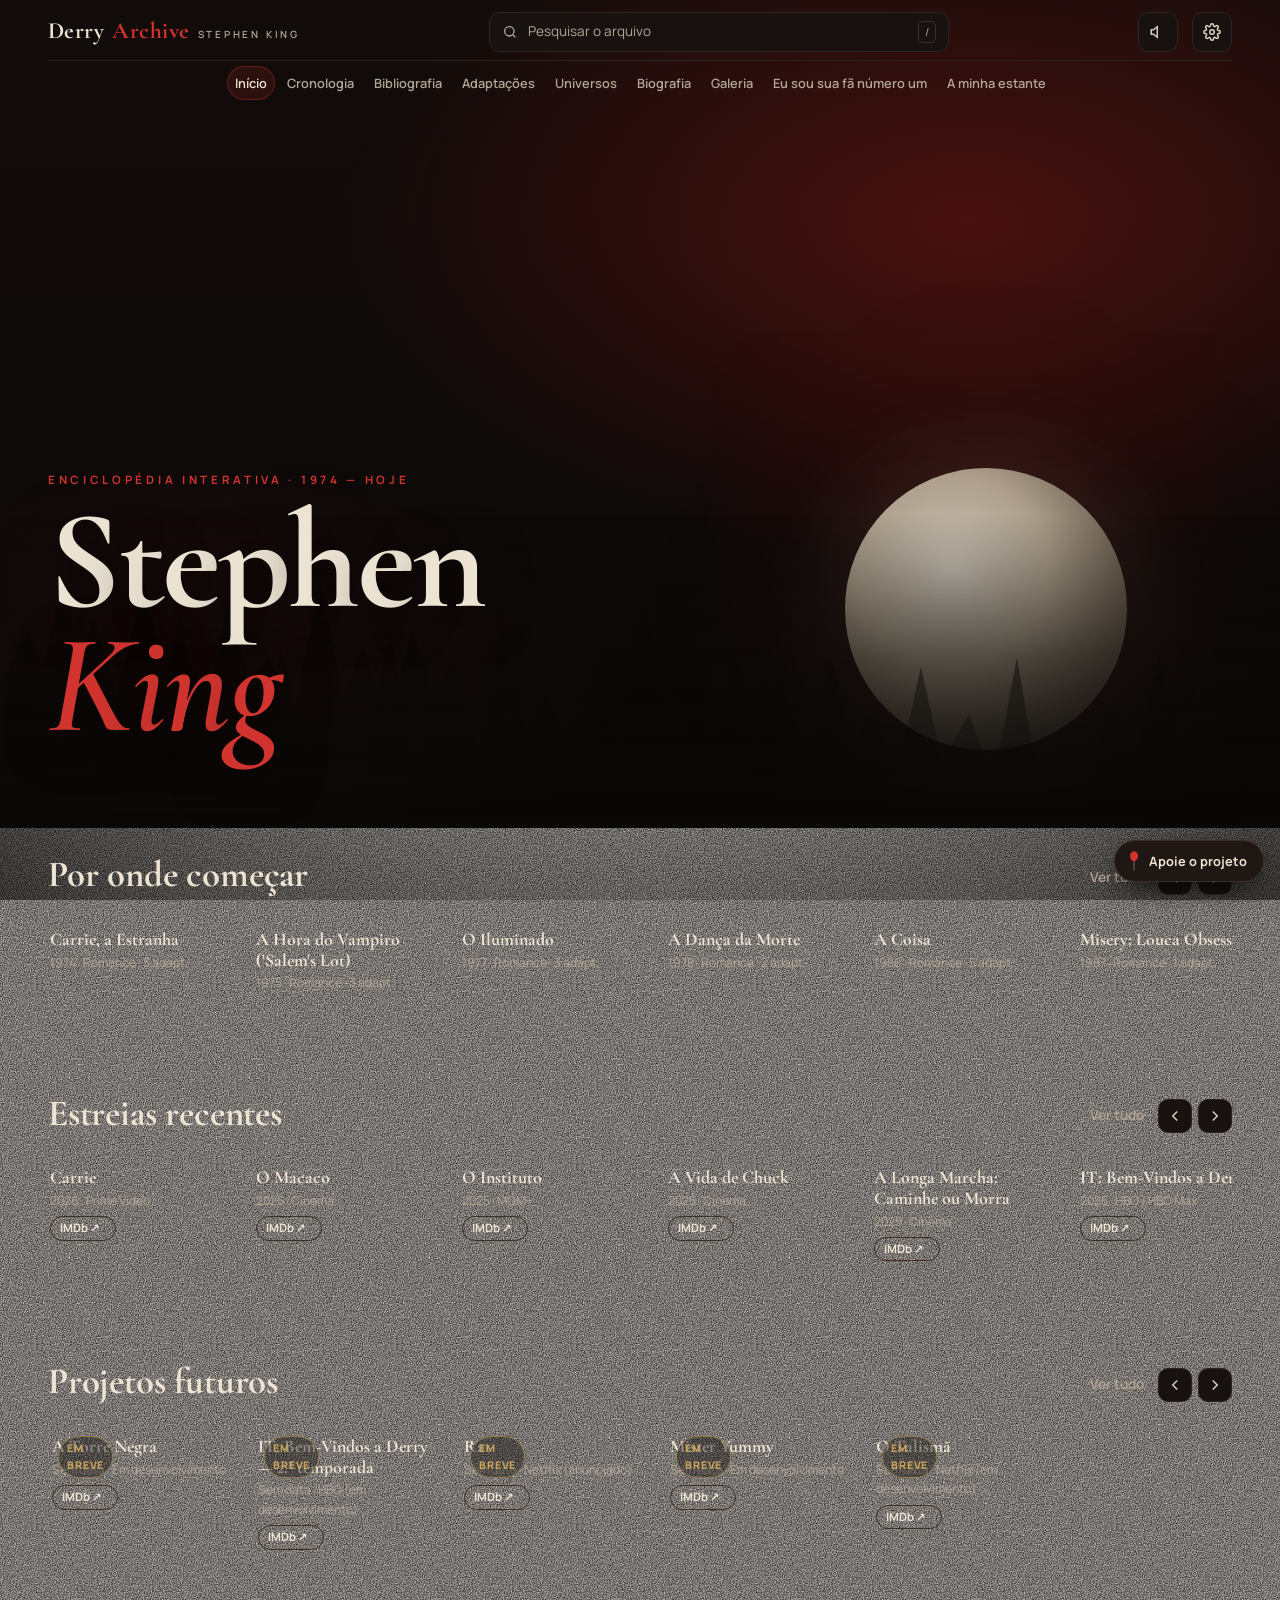
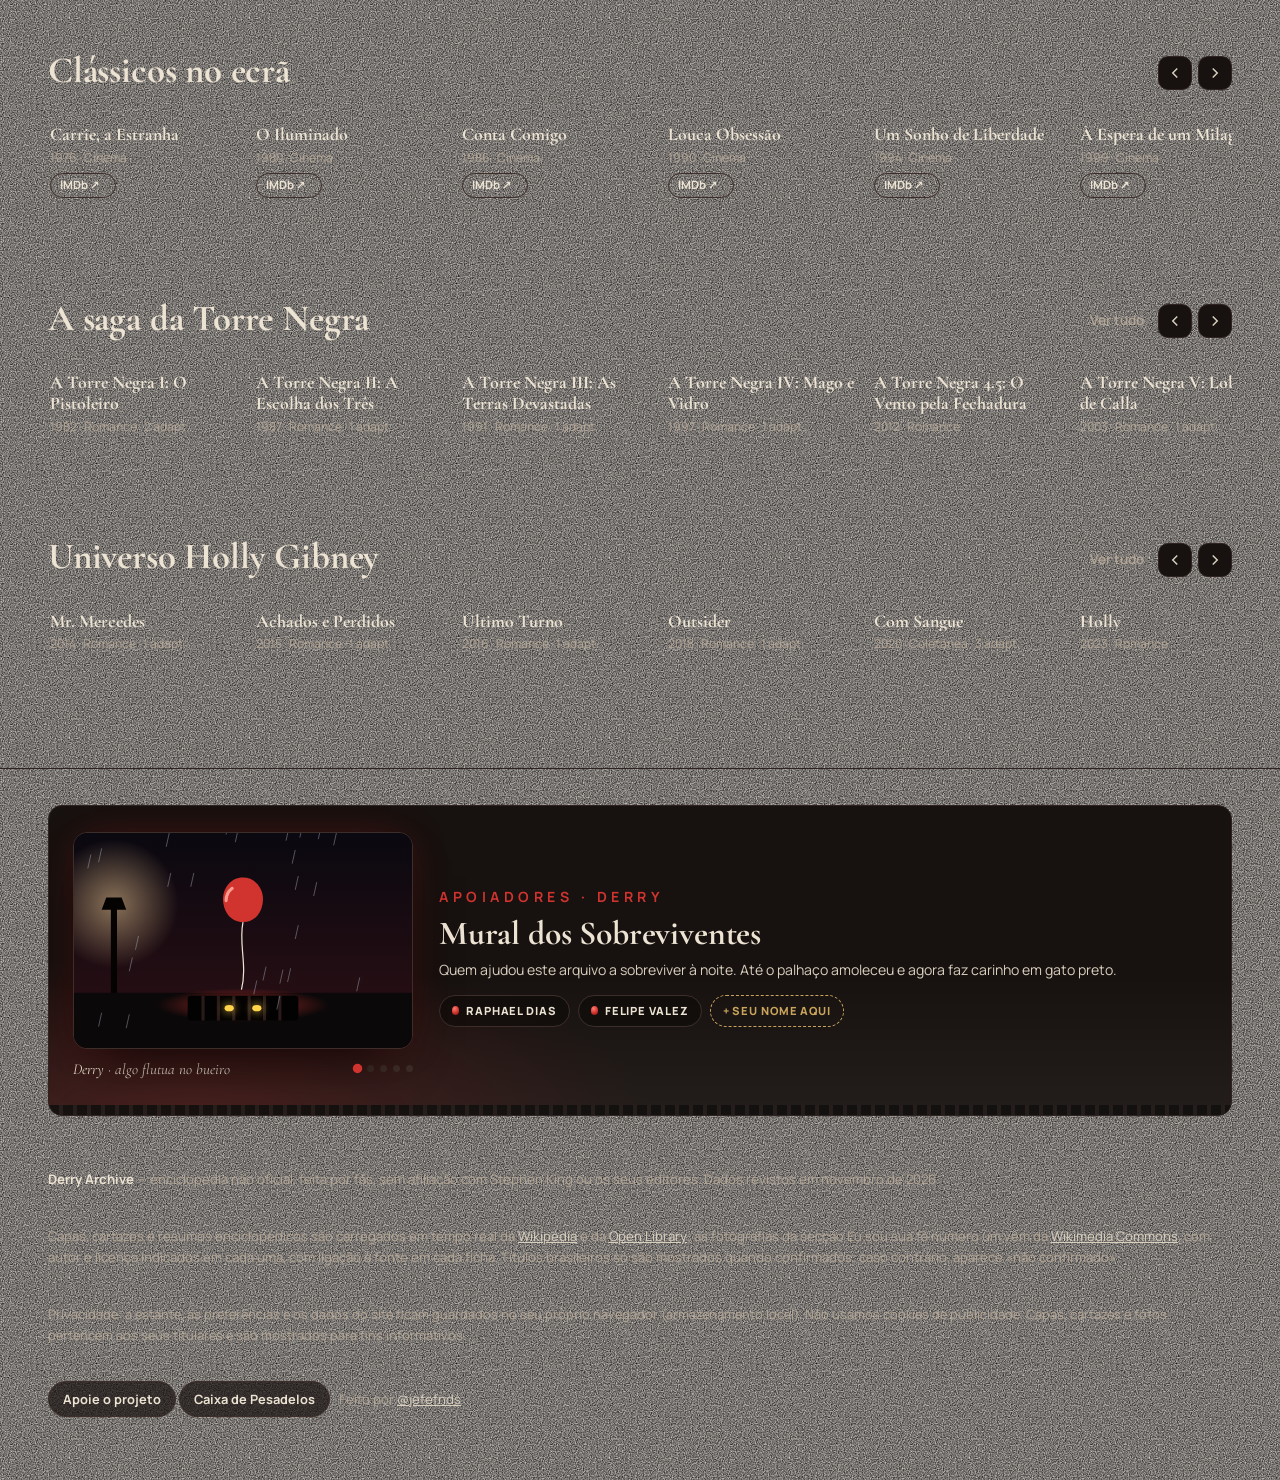
==== index.html @ 3f946d5a "new.05" ====
<!doctype html>
<html lang="pt">
<head>
<meta charset="utf-8">
<meta name="viewport" content="width=device-width, initial-scale=1, viewport-fit=cover">
<title>Derry Archive — Enciclopédia Stephen King</title>
<meta name="description" content="Enciclopédia interativa de Stephen King: bibliografia completa, adaptações para cinema, TV e streaming, cronologia, universos partilhados, biografia e a sua estante pessoal.">
<meta name="theme-color" content="#0a0807">
<link rel="canonical" href="https://derryarchive.site/">
<link rel="manifest" href="manifest.webmanifest">
<meta property="og:url" content="https://derryarchive.site/">
<meta property="og:image" content="https://derryarchive.site/og.png">
<meta property="og:image:width" content="1200">
<meta property="og:image:height" content="630">
<meta property="og:image:alt" content="Derry Archive — Enciclopédia Stephen King">
<meta property="og:type" content="website">
<meta property="og:site_name" content="Derry Archive">
<meta property="og:locale" content="pt_PT">
<meta property="og:title" content="Derry Archive — Enciclopédia Stephen King">
<meta property="og:description" content="Enciclopédia interativa e não oficial de Stephen King: bibliografia, adaptações, cronologia, universos partilhados, biografia e a sua estante.">
<meta name="twitter:card" content="summary_large_image">
<meta name="twitter:image" content="https://derryarchive.site/og.png">
<meta name="twitter:title" content="Derry Archive — Enciclopédia Stephen King">
<meta name="twitter:description" content="Bibliografia, adaptações, cronologia e universos partilhados de Stephen King.">
<link rel="apple-touch-icon" href="[data-uri]">
<script>(function(){try{var I=["[data-uri]","[data-uri]"];var m={name:"Derry Archive — Enciclopédia Stephen King",short_name:"Derry Archive",lang:"pt",start_url:location.href.split("#")[0],display:"standalone",background_color:"#0a0807",theme_color:"#0a0807",icons:[{src:I[0],sizes:"192x192",type:"image/png"},{src:I[1],sizes:"512x512",type:"image/png"}]};var l=document.createElement("link");l.rel="manifest";l.href=URL.createObjectURL(new Blob([JSON.stringify(m)],{type:"application/manifest+json"}));document.head.appendChild(l);}catch(e){}})();</script>
<meta name="apple-mobile-web-app-capable" content="yes">
<meta name="mobile-web-app-capable" content="yes">
<meta name="apple-mobile-web-app-title" content="Derry Archive">
<meta name="apple-mobile-web-app-status-bar-style" content="black-translucent">
<link rel="preconnect" href="https://fonts.googleapis.com">
<link rel="preconnect" href="https://fonts.gstatic.com" crossorigin>
<link rel="preconnect" href="https://en.wikipedia.org">
<link rel="preconnect" href="https://upload.wikimedia.org">
<link href="https://fonts.googleapis.com/css2?family=Cormorant+Garamond:ital,wght@0,500;0,600;0,700;1,500;1,600&family=Manrope:wght@400;500;600;700;800&display=swap" rel="stylesheet">
<link rel="icon" href="data:image/svg+xml,%3Csvg xmlns='http://www.w3.org/2000/svg' viewBox='0 0 64 64'%3E%3Crect width='64' height='64' rx='14' fill='%230a0807'/%3E%3Ctext x='32' y='45' font-family='Georgia' font-size='38' font-weight='700' text-anchor='middle' fill='%23d1342f'%3EK%3C/text%3E%3C/svg%3E">
<style>:root{
  --bg:#0a0807; --bg2:#110d0b; --surface:#17110f; --surface2:#1f1714; --line:#2e2320; --line2:#3d2e29;
  --ink-rgb:10,8,7; --card-rgb:31,23,20; --bone:#ece3d3; --text:#d9cfbf; --muted:#b3a696; --faint:#6d6157;
  --red:#a61b1b; --red2:#d1342f; --redglow:rgba(209,52,47,.35); --gold:#c9a45c;
  --film:#5d86b3; --series:#8e6bbf; --future:#c9a45c;
  --r:14px; --r-sm:9px;
  --serif:'Cormorant Garamond',Georgia,'Times New Roman',serif;
  --sans:'Manrope',system-ui,-apple-system,'Segoe UI',Roboto,sans-serif;
  --ease:cubic-bezier(.2,.7,.2,1);
  --gutter:clamp(16px,4vw,48px);
  --maxw:1320px;
  --fs: 1;
}
*,*::before,*::after{box-sizing:border-box}
html{scroll-behavior:smooth;-webkit-text-size-adjust:100%;font-size:calc(16px * var(--fs))}
body{margin:0;background:var(--bg);color:var(--text);font-family:var(--sans);line-height:1.6;overflow-x:hidden;min-height:100vh}
img{max-width:100%;display:block}
button,input,select{font:inherit;color:inherit}
a{color:var(--bone)}
:focus-visible{outline:2px solid var(--red2);outline-offset:3px;border-radius:6px}
.sr-only{position:absolute!important;width:1px;height:1px;padding:0;margin:-1px;overflow:hidden;clip:rect(0,0,0,0);white-space:nowrap;border:0}
.skip{position:fixed;left:12px;top:-60px;z-index:999;background:var(--red);color:#fff;padding:10px 16px;border-radius:8px;text-decoration:none;transition:top .2s}
.skip:focus{top:12px}

/* ---------- atmosfera: grão, vinheta, neblina ---------- */
.grain{position:fixed;inset:-50%;pointer-events:none;z-index:0;opacity:.07;
  background-image:url("data:image/svg+xml,%3Csvg xmlns='http://www.w3.org/2000/svg' width='180' height='180'%3E%3Cfilter id='n'%3E%3CfeTurbulence type='fractalNoise' baseFrequency='.85' numOctaves='3' stitchTiles='stitch'/%3E%3CfeColorMatrix values='0 0 0 0 1 0 0 0 0 .95 0 0 0 0 .9 0 0 0 .9 0'/%3E%3C/filter%3E%3Crect width='100%25' height='100%25' filter='url(%23n)'/%3E%3C/svg%3E");
  animation:grain 1.2s steps(6) infinite}
@keyframes grain{0%{transform:translate(0,0)}20%{transform:translate(-3%,2%)}40%{transform:translate(2%,-3%)}60%{transform:translate(-2%,-1%)}80%{transform:translate(3%,3%)}100%{transform:translate(0,0)}}
.vignette{position:fixed;inset:0;pointer-events:none;z-index:0;background:radial-gradient(ellipse at 50% 40%,transparent 55%,rgba(0,0,0,.55) 100%)}
.fog{position:fixed;inset:0;pointer-events:none;z-index:0;overflow:hidden;opacity:.55}
.fog i{position:absolute;width:160%;height:60%;left:-30%;border-radius:50%;filter:blur(60px);
  background:radial-gradient(ellipse at center,rgba(140,120,110,.16),transparent 65%);animation:drift 38s ease-in-out infinite alternate}
.fog i:nth-child(1){top:55%}
.fog i:nth-child(2){top:70%;animation-duration:52s;animation-delay:-12s;background:radial-gradient(ellipse at center,rgba(120,30,30,.12),transparent 65%)}
.fog i:nth-child(3){top:20%;animation-duration:64s;animation-delay:-30s;opacity:.6}
@keyframes drift{from{transform:translateX(-12%)}to{transform:translateX(12%)}}
body.no-fog .fog,body.no-fog .grain{display:none}

/* ---------- cabeçalho ---------- */
.top{position:sticky;top:0;z-index:50;transition:background .4s,border-color .4s,backdrop-filter .4s;border-bottom:1px solid transparent}
.top.scrolled{background:rgba(var(--ink-rgb),.82);backdrop-filter:blur(14px) saturate(1.2);-webkit-backdrop-filter:blur(14px) saturate(1.2);border-color:var(--line)}
.top-in{max-width:var(--maxw);margin:0 auto;padding:12px var(--gutter);display:flex;align-items:center;gap:18px}
.brand{display:flex;align-items:baseline;gap:8px;text-decoration:none;color:var(--bone);font-family:var(--serif);font-size:1.45rem;font-weight:700;letter-spacing:.02em;white-space:nowrap}
.brand b{color:var(--red2);font-weight:700}
.brand small{font-family:var(--sans);font-size:.62rem;letter-spacing:.28em;text-transform:uppercase;color:var(--muted);font-weight:600}
.nav{display:flex;gap:2px;margin-left:auto}
.nav a{position:relative;white-space:nowrap;padding:8px 11px;border-radius:8px;text-decoration:none;color:var(--muted);font-size:.86rem;font-weight:600;transition:color .25s}
.nav a::after{content:"";position:absolute;left:11px;right:11px;bottom:3px;height:2px;background:var(--red2);transform:scaleX(0);transform-origin:left;transition:transform .35s var(--ease)}
.nav a:hover,.nav a[aria-current="page"]{color:var(--bone)}
.nav a[aria-current="page"]::after{transform:scaleX(1)}
.icon-btn{display:inline-grid;place-items:center;width:40px;height:40px;border-radius:10px;border:1px solid var(--line);background:var(--surface);cursor:pointer;color:var(--text);transition:border-color .2s,background .2s,transform .2s;flex:none}
.icon-btn:hover{border-color:var(--red);background:var(--surface2)}
.icon-btn svg{width:18px;height:18px}
.search-trigger{display:flex;align-items:center;gap:10px;height:40px;padding:0 12px;border-radius:10px;border:1px solid var(--line);background:var(--surface);color:var(--muted);cursor:pointer;font-size:.85rem;min-width:190px;transition:border-color .2s}
.search-trigger:hover{border-color:var(--red)}
.search-trigger kbd{margin-left:auto;font-family:var(--sans);font-size:.7rem;border:1px solid var(--line2);border-radius:5px;padding:1px 6px}
.search-trigger svg{width:16px;height:16px}
.menu-btn{display:none}
@media (max-width:1100px){.search-trigger{min-width:0}.search-trigger span,.search-trigger kbd{display:none}}
@media (max-width:1180px){
  .menu-btn{display:inline-grid}
  .nav{position:fixed;inset:var(--hdr,64px) 0 auto 0;flex-direction:column;background:rgba(var(--ink-rgb),.97);backdrop-filter:blur(14px);padding:12px var(--gutter) 22px;border-bottom:1px solid var(--line);
    transform:translateY(-12px);opacity:0;visibility:hidden;transition:opacity .3s,transform .3s var(--ease),visibility .3s;max-height:calc(100vh - var(--hdr,64px));overflow:auto}
  .nav.open{opacity:1;transform:none;visibility:visible}
  .nav a{padding:13px 8px;font-size:1.05rem;border-bottom:1px solid var(--line)}
  .nav a::after{display:none}
  .nav a[aria-current="page"]{color:var(--red2)}
  .top-in{gap:10px}
  .search-trigger{margin-left:auto}
}
@media (max-width:420px){.brand small{display:none}.brand{font-size:1.2rem}.top-in{gap:8px}}
/* barra superior em duas linhas no ecrã grande: marca · pesquisa · ações / navegação */
@media (min-width:1181px){
  .top-in{flex-wrap:wrap;column-gap:14px;row-gap:0;padding-bottom:0}
  .brand{order:1}
  .search-trigger{order:2;margin:0 auto;flex:0 1 460px;min-width:300px}
  #soundBtn{order:3}
  #openSettings{order:4}
  .nav{order:5;flex:1 0 100%;margin:8px 0 0;justify-content:center;gap:4px;border-top:1px solid var(--line);padding:5px 0 7px}
  .nav a{padding:8px 15px;border-radius:999px}
  .nav a::after{display:none}
  .nav a[aria-current="page"]{background:rgba(209,52,47,.14);color:var(--bone);box-shadow:inset 0 0 0 1px rgba(209,52,47,.35)}
  .nav a:hover:not([aria-current="page"]){background:rgba(255,255,255,.04)}
}

/* ---------- layout ---------- */
main{position:relative;z-index:1}
.view{display:none}
.view.active{display:block;animation:viewIn .7s var(--ease)}
@keyframes viewIn{from{opacity:0;transform:translateY(14px)}to{opacity:1;transform:none}}
.wrap{max-width:var(--maxw);margin:0 auto;padding:0 var(--gutter)}
.page-head{padding:clamp(42px,7vw,86px) 0 26px}
.eyebrow{font-size:.72rem;letter-spacing:.32em;text-transform:uppercase;color:var(--red2);font-weight:700;margin:0 0 10px}
h1,h2,h3{font-family:var(--serif);color:var(--bone);line-height:1.05;margin:0;font-weight:700;letter-spacing:-.005em}
.page-head h1{font-size:clamp(2.5rem,6.5vw,4.8rem)}
.page-head p.lead{max-width:62ch;color:var(--muted);font-size:1.05rem;margin:14px 0 0}
.section{padding:28px 0 56px}
.section-title{display:flex;align-items:end;justify-content:space-between;gap:14px;margin-bottom:18px}
.section-title h2{font-size:clamp(1.6rem,3.2vw,2.3rem)}
.section-title a,.link-btn{color:var(--muted);font-size:.85rem;text-decoration:none;font-weight:600;background:none;border:0;cursor:pointer;padding:6px 0}
.section-title a:hover,.link-btn:hover{color:var(--red2)}

/* ---------- herói ---------- */
.hero{position:relative;min-height:min(92vh,880px);display:flex;align-items:flex-end;overflow:hidden;isolation:isolate;margin-top:calc(-1*var(--hdr,65px));padding-top:var(--hdr,65px)}
.hero-bg{position:absolute;inset:-8%;z-index:-2;will-change:transform;
  background:
   radial-gradient(ellipse 60% 50% at 72% 30%,rgba(166,27,27,.38),transparent 70%),
   radial-gradient(ellipse 40% 35% at 20% 80%,rgba(80,20,20,.35),transparent 70%),
   linear-gradient(180deg,#120c0a 0%,#0a0807 100%)}
.hero-moon{position:absolute;right:12%;top:var(--moon-top,16%);width:clamp(140px,22vw,300px);aspect-ratio:1;border-radius:50%;z-index:-1;will-change:transform;
  background:radial-gradient(circle at 38% 36%,#f3e7d2 0%,#cdb999 38%,#7d6a54 70%,#3a2e25 100%);
  box-shadow:0 0 80px 18px rgba(243,220,190,.10),0 0 220px 60px rgba(166,27,27,.18);opacity:.85;filter:saturate(.7)}
.hero-trees{position:absolute;left:0;right:0;bottom:0;height:46%;z-index:-1;will-change:transform;opacity:.95}
.hero-trees svg{width:100%;height:100%}
.hero-trees{-webkit-mask-image:linear-gradient(180deg,#000 0%,#000 40%,rgba(0,0,0,.55) 70%,transparent 100%);mask-image:linear-gradient(180deg,#000 0%,#000 40%,rgba(0,0,0,.55) 70%,transparent 100%)}
.hero::after{content:"";position:absolute;left:0;right:0;bottom:-1px;height:min(38%,320px);z-index:-1;pointer-events:none;background:linear-gradient(180deg,rgba(var(--ink-rgb),0) 0%,rgba(var(--ink-rgb),.55) 45%,var(--bg) 100%)}
.hero-content{width:100%;max-width:var(--maxw);margin:0 auto;padding:0 var(--gutter) clamp(54px,9vh,96px)}
.hero h1{font-size:clamp(3.4rem,11vw,9.5rem);line-height:.88;letter-spacing:-.02em;text-shadow:0 10px 50px rgba(0,0,0,.6)}
.hero h1 .l{display:inline-block;opacity:0;transform:translateY(.4em) rotate(4deg);filter:blur(8px);animation:letter calc(1.1s*var(--spd,1)) var(--ease) forwards}
.hero h1 em{font-style:italic;color:var(--red2);font-weight:600}
@keyframes letter{to{opacity:1;transform:none;filter:none}}
.hero .tag{font-size:clamp(1rem,1.7vw,1.2rem);max-width:56ch;color:#c8bba8;margin:20px 0 28px;opacity:0;animation:fadeUp 1s 1.1s var(--ease) forwards}
.pz-links{display:flex;flex-wrap:wrap;gap:6px;margin-top:10px;font-size:.78rem}.pz-links b{width:100%;color:var(--muted);font-weight:600;letter-spacing:.06em;font-size:.7rem;text-transform:uppercase}.pz-links button{border:1px solid var(--line2);background:transparent;color:var(--bone);border-radius:99px;padding:3px 10px;cursor:pointer;font:inherit}.pz-links button:hover{border-color:var(--red2)}
.hero .ctas{margin-top:34px;display:flex;flex-wrap:wrap;gap:12px;opacity:0;animation:fadeUp 1s 1.3s var(--ease) forwards}
@keyframes fadeUp{from{opacity:0;transform:translateY(16px)}to{opacity:1;transform:none}}
.btn{display:inline-flex;align-items:center;gap:9px;height:46px;padding:0 20px;border-radius:999px;border:1px solid var(--line2);background:rgba(23,17,15,.7);color:var(--bone);font-weight:700;font-size:.9rem;text-decoration:none;cursor:pointer;transition:transform .25s var(--ease),background .25s,border-color .25s,box-shadow .25s}
.btn:hover{transform:translateY(-2px);border-color:var(--red)}
.btn.primary{background:var(--red);border-color:var(--red);box-shadow:0 10px 34px -10px var(--redglow)}
.btn.primary:hover{background:var(--red2)}
.btn svg{width:17px;height:17px}
.btn.sm{height:36px;padding:0 14px;font-size:.8rem}
.stats{display:grid;grid-template-columns:repeat(4,minmax(0,1fr));gap:14px;margin-top:-1px}
.stat{position:relative;display:flex;align-items:center;gap:16px;padding:20px 22px;border-radius:18px;border:1px solid var(--line);overflow:hidden;isolation:isolate;
  background:linear-gradient(145deg,rgba(var(--card-rgb),.92),rgba(var(--card-rgb),.5));
  box-shadow:0 18px 40px -26px rgba(0,0,0,.7);transition:transform .5s var(--ease),border-color .35s,box-shadow .5s}
.stat::before{content:"";position:absolute;inset:0;z-index:-1;background:radial-gradient(circle at 0 0,rgba(209,52,47,.20),transparent 58%);opacity:.8;transition:opacity .4s}
.stat::after{content:"";position:absolute;left:22px;right:22px;bottom:0;height:2px;border-radius:2px;background:linear-gradient(90deg,var(--red2),transparent);transform-origin:left;transform:scaleX(.28);transition:transform .7s var(--ease)}
.stat:hover{transform:translateY(-4px);border-color:rgba(209,52,47,.5);box-shadow:0 26px 46px -24px rgba(166,27,27,.55)}
.stat:hover::before{opacity:1}.stat:hover::after{transform:scaleX(1)}
.stat .ic{flex:none;width:46px;height:46px;border-radius:14px;display:grid;place-items:center;color:var(--red2);background:rgba(209,52,47,.10);border:1px solid rgba(209,52,47,.28)}
.stat .ic svg{width:22px;height:22px}
.stat .tx{display:flex;flex-direction:column;min-width:0}
.stat b{display:block;font-family:var(--serif);font-size:clamp(2rem,3.6vw,2.9rem);color:var(--bone);line-height:1;font-variant-numeric:tabular-nums;letter-spacing:-.01em}
.stat span.lb{margin-top:6px;font-size:.72rem;color:var(--muted);letter-spacing:.1em;text-transform:uppercase;font-weight:700}
a.stat{color:inherit;text-decoration:none;cursor:pointer;transition:transform .35s var(--ease),border-color .3s,box-shadow .35s}
.stat .go{margin-left:auto;align-self:flex-start;font-style:normal;font-size:1.1rem;line-height:1;color:var(--red2);opacity:.45;transform:translateX(-4px);transition:opacity .3s,transform .3s}
a.stat:hover .go,a.stat:focus-visible .go{opacity:1;transform:none}
a.stat:focus-visible{outline:2px solid var(--red2);outline-offset:3px}
#v-biografia .stats{margin:0 0 clamp(28px,4vw,52px)}
@media (max-width:900px){.stats{grid-template-columns:repeat(2,minmax(0,1fr))}}
@media (max-width:420px){.stat{padding:16px 14px;gap:12px}.stat .ic{width:38px;height:38px;border-radius:12px}.stat .ic svg{width:18px;height:18px}}

/* ---------- carrosséis ---------- */
.row{position:relative}
.rail{display:grid;grid-auto-flow:column;grid-auto-columns:clamp(140px,15vw,190px);gap:16px;overflow-x:auto;scroll-snap-type:x mandatory;padding:6px 2px 18px;scrollbar-width:thin;scrollbar-color:var(--line2) transparent;overscroll-behavior-x:contain}
.rail > *{scroll-snap-align:start}
.rail-nav{display:flex;gap:6px}
.rail-nav button{width:34px;height:34px}

/* ---------- cartões ---------- */
.grid{display:grid;grid-template-columns:repeat(auto-fill,minmax(min(100%,168px),1fr));gap:clamp(14px,2vw,22px)}
.card{position:relative;display:flex;flex-direction:column;text-align:left;background:none;border:0;padding:0;cursor:pointer;color:inherit;border-radius:var(--r);perspective:900px}
.card .cv{position:relative;transition:transform .5s var(--ease),box-shadow .5s var(--ease);transform-style:preserve-3d;border-radius:var(--r-sm)}
.card:hover .cv,.card:focus-visible .cv{transform:translateY(-6px) rotateX(var(--rx,0deg)) rotateY(var(--ry,0deg));box-shadow:0 26px 50px -18px rgba(0,0,0,.9),0 0 0 1px rgba(209,52,47,.35)}
.card .meta{padding:10px 2px 0}
.card .ttl{font-family:var(--serif);font-size:1.12rem;font-weight:700;color:var(--bone);line-height:1.15;display:-webkit-box;-webkit-line-clamp:2;-webkit-box-orient:vertical;overflow:hidden}
.card .sub{font-size:.76rem;color:var(--muted);margin-top:3px;display:flex;gap:6px;flex-wrap:wrap;align-items:center}
.card .flags{position:absolute;top:8px;right:8px;display:flex;gap:5px;z-index:3}
.flag{display:inline-grid;place-items:center;width:26px;height:26px;border-radius:50%;background:rgba(var(--ink-rgb),.75);backdrop-filter:blur(6px);border:1px solid var(--line2)}
.flag svg{width:13px;height:13px}
.flag.fav{color:var(--red2)} .flag.read{color:#7fbf7f} .flag.reading{color:var(--gold)} .flag.want{color:var(--film)}
.badge{display:inline-flex;align-items:center;gap:5px;font-size:.66rem;font-weight:800;letter-spacing:.08em;text-transform:uppercase;padding:3px 8px;border-radius:999px;border:1px solid var(--line2);color:var(--muted);background:rgba(var(--ink-rgb),.4)}
.badge.film{color:#a9c4e3;border-color:rgba(93,134,179,.5)}
.badge.series{color:#c9b3ea;border-color:rgba(142,107,191,.5)}
.badge.future{color:var(--gold);border-color:rgba(201,164,92,.55)}
.badge.book{color:#e6a19e;border-color:rgba(209,52,47,.45)}
.card .rank{position:absolute;left:8px;top:8px;z-index:3}

/* ---------- capas ---------- */
.cover{position:relative;aspect-ratio:2/3;border-radius:var(--r-sm);overflow:hidden;background:var(--surface2);isolation:isolate}
.cover.wide{aspect-ratio:2/3}
.cover img{position:absolute;inset:0;width:100%;height:100%;object-fit:cover;opacity:0;transition:opacity .8s var(--ease),transform 1.2s var(--ease);z-index:2}
.cover img.on{opacity:1}
.card:hover .cover img{transform:scale(1.04)}
.cover .gen{position:absolute;inset:0;display:flex;flex-direction:column;justify-content:space-between;padding:14px 12px;z-index:1;
  background:linear-gradient(160deg,var(--c1,#3a1513),var(--c2,#120c0a));}
.cover .gen::before{content:"";position:absolute;inset:6px;border:1px solid rgba(236,227,211,.14);border-radius:5px}
.cover .gen::after{content:"";position:absolute;inset:0;background:radial-gradient(ellipse at 50% 120%,rgba(0,0,0,.6),transparent 60%)}
.cover .gen .a{font-size:.55rem;letter-spacing:.3em;text-transform:uppercase;color:rgba(236,227,211,.7);font-weight:700;position:relative;z-index:1}
.cover .gen .t{font-family:var(--serif);font-weight:700;color:var(--bone);font-size:clamp(1rem,1.6vw,1.35rem);line-height:1.02;position:relative;z-index:1;text-wrap:balance}
.cover .gen .y{font-family:var(--serif);font-style:italic;color:rgba(236,227,211,.6);font-size:.9rem;position:relative;z-index:1}
.cover .shine{position:absolute;inset:0;z-index:3;pointer-events:none;background:linear-gradient(115deg,transparent 40%,rgba(255,255,255,.10) 50%,transparent 60%);transform:translateX(-100%);transition:transform 1s var(--ease)}
.card:hover .shine{transform:translateX(100%)}
.cover .loading{position:absolute;inset:0;z-index:1;background:linear-gradient(100deg,transparent 30%,rgba(255,255,255,.04) 50%,transparent 70%);background-size:200% 100%;animation:shimmer 1.6s infinite}
@keyframes shimmer{from{background-position:150% 0}to{background-position:-50% 0}}

/* ---------- filtros ---------- */
.toolbar{position:sticky;top:var(--hdr,64px);z-index:20;padding:12px 0;margin-bottom:18px;background:linear-gradient(180deg,rgba(var(--ink-rgb),.94) 70%,rgba(var(--ink-rgb),0));}
.toolbar-in{display:flex;flex-wrap:wrap;gap:10px;align-items:center}
.field{position:relative;flex:1 1 240px;min-width:0}
.field svg{position:absolute;left:12px;top:50%;transform:translateY(-50%);width:16px;height:16px;color:var(--muted);pointer-events:none}
.field input{width:100%;height:42px;padding:0 12px 0 38px;border-radius:10px;border:1px solid var(--line);background:var(--surface);transition:border-color .2s,box-shadow .2s}
.field input:focus{outline:none;border-color:var(--red);box-shadow:0 0 0 3px rgba(166,27,27,.25)}
select{height:42px;padding:0 34px 0 12px;border-radius:10px;border:1px solid var(--line);background:var(--surface) url("data:image/svg+xml,%3Csvg xmlns='http://www.w3.org/2000/svg' width='12' height='8' fill='none' stroke='%239a8d7e' stroke-width='1.6'%3E%3Cpath d='M1 1l5 5 5-5'/%3E%3C/svg%3E") no-repeat right 12px center;appearance:none;-webkit-appearance:none;cursor:pointer;max-width:100%}
select:focus{outline:none;border-color:var(--red)}
.chips{display:flex;gap:7px;flex-wrap:wrap}
.chip{height:34px;padding:0 13px;border-radius:999px;border:1px solid var(--line);background:var(--surface);cursor:pointer;font-size:.8rem;font-weight:700;color:var(--muted);transition:all .2s;display:inline-flex;align-items:center;gap:6px;white-space:nowrap}
.chip:hover{color:var(--bone);border-color:var(--line2)}
.chip[aria-pressed="true"]{background:var(--red);border-color:var(--red);color:#fff}
.chip .dot{width:8px;height:8px;border-radius:50%}
.count{font-size:.8rem;color:var(--muted);margin:0 0 14px}
.empty{padding:60px 20px;text-align:center;color:var(--muted);border:1px dashed var(--line2);border-radius:var(--r)}
.empty h3{font-size:1.6rem;margin-bottom:6px}
@media (max-width:640px){.toolbar{position:static}.toolbar-in select{flex:1 1 calc(50% - 6px)}}

/* ---------- cronologia ---------- */
.decades{display:flex;gap:6px;overflow-x:auto;padding-bottom:4px;scrollbar-width:none}
.decades::-webkit-scrollbar{display:none}
.tl{position:relative;padding:20px 0 60px}
.tl::before{content:"";position:absolute;left:50%;top:0;bottom:0;width:2px;transform:translateX(-50%);background:linear-gradient(180deg,transparent,var(--red) 4%,var(--red) 96%,transparent);opacity:.6}
.tl-progress{position:absolute;left:50%;top:0;width:2px;transform:translateX(-50%);background:var(--red2);box-shadow:0 0 14px var(--red2);height:0;z-index:1}
.tl-year{position:relative;display:grid;grid-template-columns:1fr 92px 1fr;align-items:start;margin:0 0 26px;scroll-margin-top:150px}
.tl-year .yr{grid-column:2;position:sticky;top:calc(var(--hdr,64px) + 68px);justify-self:center;z-index:2;font-family:var(--serif);font-size:1.5rem;font-weight:700;color:var(--bone);background:var(--bg);border:1px solid var(--red);border-radius:999px;padding:2px 14px;box-shadow:0 0 0 6px var(--bg),0 0 26px -4px var(--redglow)}
.tl-col{display:flex;flex-direction:column;gap:10px}
.tl-col.l{grid-column:1;align-items:flex-end;text-align:right}
.tl-col.r{grid-column:3}
.tl-col h4{display:none}
.node{position:relative;display:flex;gap:12px;align-items:center;max-width:430px;width:100%;padding:9px;border-radius:12px;border:1px solid var(--line);background:linear-gradient(135deg,var(--surface),var(--bg2));cursor:pointer;text-align:left;transition:transform .35s var(--ease),border-color .3s,box-shadow .3s,opacity .3s}
.tl-col.l .node{flex-direction:row-reverse;text-align:right}
.node:hover{transform:translateY(-2px);border-color:var(--line2);box-shadow:0 14px 30px -18px #000}
.node .cover{width:48px;flex:none;border-radius:6px}
.node .cover .gen{padding:5px}.node .cover .gen .a,.node .cover .gen .y{display:none}.node .cover .gen .t{font-size:.55rem}
.node .nt{display:block;font-family:var(--serif);font-weight:700;font-size:1.06rem;color:var(--bone);line-height:1.15}
.node .ns{display:block;font-size:.74rem;color:var(--muted)}
.node .nb{margin-top:5px;display:flex;gap:5px;flex-wrap:wrap}
.tl-col.l .node .nb{justify-content:flex-end}
.node.book{border-left:3px solid var(--red)}
.tl-col.l .node.book{border-left:1px solid var(--line);border-right:3px solid var(--red)}
.node.adapt.k-filme{border-left:3px solid var(--film)}
.node.adapt.k-serie,.node.adapt.k-minisserie,.node.adapt.k-telefilme{border-left:3px solid var(--series)}
.node.future{border-left:3px dashed var(--future)}
.tl.linking .node{opacity:.22}
.tl.linking .node.linked{opacity:1;border-color:var(--red2);box-shadow:0 0 0 1px var(--red2),0 0 30px -6px var(--redglow)}
.tl.linking .node.linked.origin{box-shadow:0 0 0 2px var(--gold),0 0 30px -6px rgba(201,164,92,.5)}
.link-hint{position:sticky;bottom:14px;z-index:10;margin:0 auto;width:fit-content;max-width:calc(100% - 32px);display:none;align-items:center;gap:10px;padding:9px 10px 9px 16px;border-radius:999px;background:rgba(23,17,15,.95);border:1px solid var(--red);font-size:.85rem;box-shadow:0 14px 40px -10px #000}
.tl.linking + .link-hint, .link-hint.show{display:flex}
.legend{display:flex;gap:14px;flex-wrap:wrap;font-size:.78rem;color:var(--muted);margin-top:10px}
.legend span{display:inline-flex;align-items:center;gap:6px}
.legend i{width:14px;height:3px;border-radius:2px;display:inline-block}
@media (max-width:760px){
  .tl::before,.tl-progress{left:18px}
  .tl-year{grid-template-columns:36px 1fr;gap:0 12px}
  .tl-year .yr{grid-column:1 / -1;justify-self:start;position:sticky;top:76px;margin:0 0 10px -2px;font-size:1.25rem}
  .tl-col.l,.tl-col.r{grid-column:2;align-items:stretch;text-align:left}
  .tl-col.l .node{flex-direction:row;text-align:left;border-right:1px solid var(--line)}
  .tl-col.l .node.book{border-left:3px solid var(--red)}
  .tl-col.l .node .nb{justify-content:flex-start}
  .tl-col.r{margin-top:10px}
  .tl-col:empty{display:none}
  .node{max-width:none}
}

/* ---------- universos ---------- */
.uni-grid{display:grid;grid-template-columns:repeat(auto-fill,minmax(min(100%,340px),1fr));gap:20px}
.uni{position:relative;overflow:hidden;border-radius:var(--r);border:1px solid var(--line);background:var(--surface);padding:26px 24px 22px;isolation:isolate;transition:border-color .3s,transform .4s var(--ease)}
.uni::before{content:"";position:absolute;inset:0;z-index:-1;background:radial-gradient(ellipse 80% 70% at 100% 0%,var(--uc),transparent 65%);opacity:.32;transition:opacity .4s}
.uni:hover{border-color:var(--line2);transform:translateY(-3px)}
.uni:hover::before{opacity:.5}
.uni h3{font-size:1.9rem}
.uni .usub{font-size:.75rem;letter-spacing:.2em;text-transform:uppercase;color:var(--muted);font-weight:700;margin:4px 0 12px}
.uni p{font-size:.92rem;color:#c3b8a8;margin:0 0 16px}
.mini-covers{display:flex;padding-left:10px}
.mini-covers .cover{width:44px;margin-left:-10px;border:2px solid var(--surface);border-radius:6px;box-shadow:0 6px 14px -6px #000;transition:transform .3s var(--ease)}
.uni:hover .mini-covers .cover{transform:translateY(-3px)}
.mini-covers .cover .gen{padding:4px}.mini-covers .cover .gen .a,.mini-covers .cover .gen .y{display:none}.mini-covers .cover .gen .t{font-size:.45rem}
.ulinks{display:flex;flex-wrap:wrap;gap:6px;margin-top:14px}
.ulinks button{font-size:.75rem;padding:4px 10px;border-radius:999px;border:1px solid var(--line2);background:rgba(var(--ink-rgb),.4);cursor:pointer;color:var(--text);transition:border-color .2s,color .2s}
.ulinks button:hover{border-color:var(--red2);color:var(--bone)}
.constellation{width:100%;height:auto;border:1px solid var(--line);border-radius:var(--r);background:radial-gradient(ellipse at center,#160f0d,#0a0807);margin-bottom:26px}
.constellation text{font-family:var(--serif);fill:var(--bone)}
.constellation .edge{stroke:rgba(209,52,47,.35);stroke-width:1}
.conwrap{position:relative;margin-bottom:26px}
.conwrap .constellation{margin-bottom:0;display:block}
.constellation g.n,.constellation .edge{transition:opacity .35s ease}
.constellation.focus g.n:not(.on):not(.rel){opacity:.22}
.constellation.focus .edge:not(.on){opacity:.08}
.constellation.focus .edge.on{stroke:#ece3d3;stroke-opacity:.7}
.constellation g.n.on circle:not(.halo){stroke:#ece3d3;stroke-opacity:1;stroke-width:2}
.constellation g.n.on circle.halo{opacity:.4}
.constellation g.n text:nth-of-type(1){paint-order:stroke;stroke:#0a0807;stroke-width:5px;stroke-linejoin:round}
@media(max-width:640px){.constellation g.n text:nth-of-type(1){font-size:30px!important}.constellation g.n text:nth-of-type(2){display:none}.constellation{min-height:260px}}
html[data-theme=light] .constellation g.n text:nth-of-type(1){stroke:#fffaf0}
.conhint{position:absolute;left:14px;bottom:10px;font:600 .72rem/1 var(--sans,Manrope,sans-serif);color:var(--muted);letter-spacing:.04em;pointer-events:none;transition:opacity .3s}
.conwrap.open .conhint{opacity:0}
.conpanel{position:absolute;top:14px;bottom:14px;width:min(46%,380px);display:flex;flex-direction:column;gap:10px;padding:16px 16px 12px;border-radius:14px;border:1px solid var(--uc,#d1342f);background:rgba(var(--ink-rgb),.82);backdrop-filter:blur(14px) saturate(1.2);-webkit-backdrop-filter:blur(14px) saturate(1.2);box-shadow:0 12px 40px rgba(0,0,0,.45),0 0 0 1px rgba(255,255,255,.03) inset;opacity:0;transform:translateY(10px) scale(.97);pointer-events:none;transition:opacity .35s ease,transform .45s cubic-bezier(.2,.8,.2,1);z-index:2}
.conpanel.l{left:14px}.conpanel.r{right:14px}
.conwrap.open .conpanel{opacity:1;transform:none;pointer-events:auto}
.conpanel header{display:flex;align-items:flex-start;gap:10px}
.conpanel h4{margin:0;font:700 1.15rem/1.2 var(--serif);color:var(--bone)}
.conpanel .cp-sub{font-size:.78rem;color:var(--muted);margin-top:2px}
.conpanel .cp-x{margin-left:auto;flex:none;width:30px;height:30px;border-radius:50%;border:1px solid var(--line);background:transparent;color:var(--bone);cursor:pointer;font-size:1rem;line-height:1}
.conpanel .cp-list{display:flex;flex-wrap:wrap;gap:6px;overflow-y:auto;align-content:flex-start;padding:2px 2px 4px;scrollbar-width:thin}
.conpanel .cp-list button{font:600 .78rem/1.2 var(--sans,Manrope,sans-serif);color:var(--bone);background:rgba(255,255,255,.04);border:1px solid var(--line);border-left:3px solid var(--uc,#d1342f);border-radius:999px;padding:6px 11px;cursor:pointer;opacity:0;transform:translateY(6px);animation:cpIn .4s cubic-bezier(.2,.8,.2,1) forwards;animation-delay:calc(var(--i)*28ms + 120ms);transition:background .2s,border-color .2s}
.conpanel .cp-list button:hover,.conpanel .cp-list button:focus-visible{background:rgba(209,52,47,.18);border-color:var(--uc,#d1342f)}
.conpanel .cp-list button span{color:var(--muted);font-weight:500;margin-left:4px}
.conpanel .cp-foot{display:flex;justify-content:space-between;gap:8px;align-items:center;font-size:.75rem;color:var(--muted)}
.conpanel .cp-foot button{font:700 .75rem var(--sans,Manrope,sans-serif);background:none;border:0;color:var(--bone);text-decoration:underline;cursor:pointer;padding:4px}
@keyframes cpIn{to{opacity:1;transform:none}}
html.reduce .conpanel,html.reduce .constellation g.n,html.reduce .constellation .edge{transition:none}
html.reduce .conpanel .cp-list button{animation:none;opacity:1;transform:none}
.conwrap:not(.open) .conpanel{visibility:hidden}
@media(max-width:640px){.conpanel{position:static;width:auto;margin-top:10px;display:none;transform:none;max-height:none}.conwrap.open .conpanel{display:flex}.conpanel .cp-list{max-height:260px}.conhint{display:none}}
.constellation g.n{cursor:pointer}
.constellation g.n circle{transition:r .3s}
.constellation .edge{fill:none;stroke-linecap:round;stroke-dasharray:2 10;animation:conFlow 2.4s linear infinite}
.constellation .star{fill:#ece3d3;opacity:.35;animation:conTw 4.5s ease-in-out infinite alternate}
.constellation .halo{transform-box:fill-box;transform-origin:center;animation:conPulse 4.2s ease-in-out infinite alternate}
.constellation g.n:hover circle:not(.halo),.constellation g.n:focus circle:not(.halo){filter:drop-shadow(0 0 10px currentColor)}
@keyframes conFlow{to{stroke-dashoffset:-24}}
@keyframes conTw{to{opacity:.9}}
@keyframes conPulse{to{opacity:.38;transform:scale(1.18)}}
html.reduce .constellation .edge,html.reduce .constellation .star,html.reduce .constellation .halo{animation:none}
.constellation g.n:hover circle.halo,.constellation g.n:focus circle.halo{r:30}

/* ---------- biografia ---------- */
.bio-grid{display:grid;grid-template-columns:minmax(0,1fr) minmax(0,1.4fr);gap:clamp(24px,5vw,64px);align-items:start}
.bio-portrait{position:relative;max-width:460px;border-radius:var(--r);overflow:hidden;border:1px solid var(--line);background:var(--surface)}
.bio-portrait .ph{aspect-ratio:4/5;position:relative;background:linear-gradient(160deg,#2a1210,#0a0807)}
.bio-portrait img{width:100%;height:100%;object-fit:cover;filter:grayscale(.85) contrast(1.1) sepia(.25);opacity:0;transition:opacity 1s}
.bio-portrait img.on{opacity:1}
.bio-portrait .cap{padding:16px 18px;font-size:.8rem;color:var(--muted)}
.bio-portrait blockquote{margin:0;padding:18px;font-family:var(--serif);font-size:1.35rem;font-style:italic;color:var(--bone);border-top:1px solid var(--line)}
.events{position:relative;padding-left:28px}
.events::before{content:"";position:absolute;left:7px;top:6px;bottom:6px;width:2px;background:linear-gradient(var(--red),transparent)}
.ev{position:relative;margin-bottom:28px}
.ev::before{content:"";position:absolute;left:-26px;top:9px;width:12px;height:12px;border-radius:50%;background:var(--bg);border:2px solid var(--red2);box-shadow:0 0 12px var(--redglow)}
.ev .ey{font-family:var(--serif);font-size:1.9rem;color:var(--red2);font-weight:700;line-height:1}
.ev h3{font-size:1.4rem;margin:2px 0 4px}
.ev p{margin:0;color:#c3b8a8}
@media (max-width:860px){.bio-grid{grid-template-columns:1fr}.bio-portrait{position:relative;top:0;max-width:440px}}

/* ---------- galeria ---------- */
.gallery{columns:6 170px;column-gap:14px}
.gallery .card{break-inside:avoid;margin-bottom:14px;width:100%}
.gallery .card .meta{display:none}
.gallery .card .cover::after{content:attr(data-label);position:absolute;left:0;right:0;bottom:0;z-index:4;padding:30px 10px 10px;font-family:var(--serif);font-weight:700;font-size:.95rem;color:var(--bone);background:linear-gradient(transparent,rgba(0,0,0,.88));opacity:0;transform:translateY(8px);transition:all .4s var(--ease)}
.gallery .card:hover .cover::after,.gallery .card:focus-visible .cover::after{opacity:1;transform:none}

/* ---------- estante ---------- */
.shelf-top{display:grid;grid-template-columns:auto 1fr;gap:clamp(20px,4vw,48px);align-items:center;padding:26px;border:1px solid var(--line);border-radius:var(--r);background:linear-gradient(135deg,var(--surface),var(--bg2));margin-bottom:28px}
.ring{width:170px;height:170px;position:relative}
.ring svg{width:100%;height:100%;transform:rotate(-90deg)}
.ring circle{fill:none;stroke-width:12}
.ring .bgc{stroke:var(--line)}
.ring .fgc{stroke:var(--red2);stroke-linecap:round;transition:stroke-dashoffset calc(1.4s*var(--spd,1)) var(--ease);filter:drop-shadow(0 0 8px var(--redglow))}
.ring .lbl{position:absolute;inset:0;display:grid;place-items:center;text-align:center}
.ring .lbl b{font-family:var(--serif);font-size:2.6rem;color:var(--bone);line-height:1;display:block}
.ring .lbl span{font-size:.72rem;color:var(--muted);text-transform:uppercase;letter-spacing:.1em}
.kpis{display:grid;grid-template-columns:repeat(auto-fit,minmax(120px,1fr));gap:12px}
.kpi{padding:14px;border-radius:12px;background:rgba(var(--ink-rgb),.5);border:1px solid var(--line)}
.kpi b{font-family:var(--serif);font-size:1.9rem;color:var(--bone);display:block;line-height:1}
.kpi span{font-size:.74rem;color:var(--muted)}
.bars{display:grid;gap:7px;margin-top:18px}
.bar{display:grid;grid-template-columns:52px 1fr 54px;gap:10px;align-items:center;font-size:.78rem;color:var(--muted)}
.bar .track{height:8px;border-radius:9px;background:var(--line);overflow:hidden}
.bar .fill{height:100%;background:linear-gradient(90deg,var(--red),var(--red2));border-radius:9px;width:0;transition:width calc(1.2s*var(--spd,1)) var(--ease)}
.tabs{display:flex;gap:6px;flex-wrap:wrap;margin-bottom:18px;border-bottom:1px solid var(--line);padding-bottom:12px}
.shelf-actions{display:flex;gap:8px;flex-wrap:wrap;margin-top:28px;padding-top:18px;border-top:1px solid var(--line)}
@media (max-width:640px){.shelf-top{grid-template-columns:1fr;justify-items:center}.ring{width:150px;height:150px}}


#soundBtn[aria-pressed="false"] #sndWaves{display:none}
#soundBtn[aria-pressed="true"]{color:var(--red2)}


/* ---------- estante com lombadas ---------- */
.bookcase{position:relative;padding:18px 18px 4px;border:12px solid #2b1a11;border-radius:8px;background:radial-gradient(ellipse at 50% 0,#2a1b13,#150d09 70%);box-shadow:inset 0 0 50px #000c,0 36px 70px -34px #000}
.bookcase::before{content:"";position:absolute;inset:0;pointer-events:none;background:repeating-linear-gradient(90deg,rgba(255,255,255,.012) 0 2px,transparent 2px 7px)}
.shelf-row{position:relative;display:flex;align-items:flex-end;gap:2px;min-height:250px;padding:0 6px;margin-bottom:30px}
.shelf-row::after{content:"";position:absolute;left:-18px;right:-18px;bottom:-16px;height:16px;background:linear-gradient(180deg,#6a4630,#43291b 55%,#26150e);box-shadow:0 10px 16px -4px #000d,inset 0 1px 0 rgba(255,255,255,.12)}
.spine{--w:38px;--h:220px;--fs:.9rem;position:relative;flex:none;width:var(--w);height:var(--h);padding:0;border:0;border-radius:3px 3px 1px 1px;cursor:pointer;color:var(--bone);text-align:center;
  background:linear-gradient(90deg,rgba(0,0,0,.4),rgba(255,255,255,.1) 16%,rgba(0,0,0,0) 42%,rgba(0,0,0,.35)),linear-gradient(180deg,var(--c1),var(--c2));
  box-shadow:inset 0 0 0 1px rgba(255,255,255,.06),3px 0 5px rgba(0,0,0,.45);transform-origin:50% 100%;transition:transform .35s var(--ease),filter .3s,opacity .3s}
.spine::before,.spine::after{content:"";position:absolute;left:0;right:0;height:3px;background:rgba(220,185,110,.55)}
.spine::before{top:22px}.spine::after{bottom:26px}
.spine:hover,.spine:focus-visible{transform:translateY(-16px) rotate(-1.5deg);z-index:6;outline:none;filter:brightness(1.18)}
.spine .sp-a{position:absolute;top:7px;left:0;right:0;font-size:.46rem;letter-spacing:.1em;text-transform:uppercase;color:rgba(236,227,211,.8);font-weight:700}
.spine .sp-t{position:absolute;top:30px;bottom:34px;left:0;right:0;display:flex;align-items:center;justify-content:center;writing-mode:vertical-rl;transform:rotate(180deg);font-family:var(--serif);font-weight:700;font-size:var(--fs);line-height:1.05;padding:0 3px;overflow:hidden;text-shadow:0 1px 2px rgba(0,0,0,.6)}
.spine .sp-m{position:absolute;bottom:14px;left:0;right:0;font-size:.62rem;line-height:1;color:#f0c46a}
.spine .sp-y{position:absolute;bottom:4px;left:0;right:0;font-size:.5rem;letter-spacing:.04em;color:rgba(236,227,211,.7)}
.spine.ghost{opacity:.3;filter:grayscale(.85) brightness(.8)}
.spine.ghost:hover{opacity:.8;filter:none}
/* ---------- estante 3D: a lombada sai da prateleira, vira e mostra a capa ---------- */
.shelf-row.s3d{perspective:1500px;min-height:280px;margin-bottom:76px}
.b3{--w:38px;--h:220px;--cw:150px;--ch:225px;position:relative;flex:none;width:var(--w);height:var(--h);transform-origin:50% 100%;transform-style:preserve-3d;z-index:1;
  transition:width .6s var(--ease),height .6s var(--ease),transform .6s var(--ease),opacity .3s,filter .3s}
.b3.near-l{transform:rotateY(24deg)}.b3.near-r{transform:rotateY(-24deg)}
.b3.far-l{transform:rotateY(11deg)}.b3.far-r{transform:rotateY(-11deg)}
.b3.on{width:var(--cw);height:var(--ch);z-index:8;transform:translateZ(70px)}
.b3-box{position:absolute;inset:0;transform-style:preserve-3d;transition:transform .75s var(--ease)}
.b3.on .b3-box{transform:rotateY(180deg)}
.b3 .spine{position:absolute;left:50%;bottom:0;margin-left:calc(var(--w) / -2);-webkit-backface-visibility:hidden;backface-visibility:hidden}
.b3 .spine:hover,.b3 .spine:focus-visible{transform:translateY(-10px);rotate:-1deg}
.b3.on .spine{pointer-events:none}
.b3-front{position:absolute;left:50%;bottom:0;width:var(--cw);margin-left:calc(var(--cw) / -2);padding:0;border:0;background:none;cursor:pointer;color:inherit;
  transform:rotateY(180deg);-webkit-backface-visibility:hidden;backface-visibility:hidden;pointer-events:none;outline:none}
.b3.on .b3-front{pointer-events:auto}
.b3-front .cover{width:100%;border-radius:3px 6px 6px 3px;box-shadow:0 22px 30px -12px #000,inset 4px 0 6px -3px rgba(255,255,255,.25),inset -1px 0 0 rgba(0,0,0,.4)}
.b3-front:focus-visible .cover{outline:2px solid #f0c46a;outline-offset:3px}
.b3-front .rb{position:absolute;top:-7px;right:-6px;z-index:3;min-width:24px;height:24px;padding:0 6px;border-radius:99px;display:grid;place-items:center;font-size:.72rem;font-weight:800;color:#fff;background:var(--red);box-shadow:0 4px 10px rgba(0,0,0,.5);border:2px solid #1a110c}
.b3-front .rb.read{background:#2f7d4a}.b3-front .rb.reading{background:#b9792a}.b3-front .rb.want{background:#3b6fa8}.b3-front .rb.fav{background:#c4285a}


.chip-sep{display:inline-block;width:1px;align-self:stretch;background:var(--line);margin:0 4px}.chip-news{border-color:#c4a35a;color:#f0c46a}.chip-news[aria-pressed="true"]{background:#3a2a10;color:#f0c46a}
.kit-pair.solo{display:block;max-width:240px}.news-rail{margin:0 0 30px}.news-head{display:flex;justify-content:space-between;align-items:baseline;gap:12px;margin-bottom:10px}.news-head b{font-family:var(--serif);color:#f0c46a;letter-spacing:.06em}.news-head span{font-size:.75rem;color:var(--muted)}.news-track{display:flex;gap:16px;overflow-x:auto;scroll-snap-type:x mandatory;padding:6px 4px 16px;-webkit-overflow-scrolling:touch}.news-card{flex:0 0 150px;scroll-snap-align:start;display:flex;flex-direction:column;gap:6px;animation:newsIn .6s var(--ease) both;animation-delay:var(--d,0ms);transition:transform .35s var(--ease)}.news-card:hover{transform:translateY(-6px)}.news-card .cover{width:100%}.news-card b{font-family:var(--serif);font-size:.95rem;line-height:1.15}.news-card span{font-size:.75rem;color:var(--muted)}@keyframes newsIn{from{opacity:0;transform:translateX(40px)}to{opacity:1;transform:none}}@media (max-width:560px){.news-card{flex-basis:124px}}@media (prefers-reduced-motion:reduce){.news-card{animation:none}}
#v-cronologia{position:relative;overflow:hidden}#v-cronologia>.wrap{position:relative;z-index:1}@keyframes caFloat{0%,100%{transform:translateY(0) rotate(-1deg)}50%{transform:translateY(-14px) rotate(1.5deg)}}@keyframes caSway{0%,100%{transform:rotate(-2deg)}50%{transform:rotate(2deg)}}@keyframes caGlow{0%,100%{opacity:.7}50%{opacity:1}}@keyframes caDrift{from{transform:translateX(-6%)}to{transform:translateX(6%)}}.ca-balloon{transform-origin:185px 150px;animation:caFloat 9s ease-in-out infinite}.ca-moon{animation:caGlow 7s ease-in-out infinite}.ca-tower{transform-origin:366px 480px;animation:caSway 11s ease-in-out infinite}.ca-stone{animation:caGlow 13s ease-in-out infinite reverse}.ca-mist{animation:caDrift 18s ease-in-out infinite alternate}@media (prefers-reduced-motion:reduce){.crono-art g{animation:none!important}}
.tl::after{content:"";position:absolute;left:50%;top:0;bottom:0;width:64px;transform:translateX(-50%);background:url("data:image/svg+xml,<svg xmlns="http://www.w3.org/2000/svg" width="64" height="200" viewBox="0 0 64 200">%0A<ellipse cx="32" cy="22" rx="9" ry="11" fill="#b3261e"/>%0A<path d="M32 33 Q29 44 33 56" fill="none" stroke="#b3261e" stroke-width="1"/>%0A<circle cx="32" cy="92" r="6" fill="#ece3d3"/>%0A<path d="M22 150 L22 132 L28 124 L32 118 L36 124 L42 132 L42 150 Z" fill="#ece3d3"/>%0A<path d="M4 200 L4 180 L10 170 L16 180 L16 200 Z M46 200 L46 178 L52 168 L58 178 L58 200 Z" fill="#ece3d3"/>%0A</svg>") repeat-y center top;opacity:.22;pointer-events:none;z-index:0;animation:tlDrift 28s linear infinite}@keyframes tlDrift{from{background-position:center 0}to{background-position:center 200px}}@media (prefers-reduced-motion:reduce){.tl::after{animation:none}}@media (max-width:700px){.tl::after{left:18px}}
#h-kit{text-wrap:balance}.nav a[href="#kit"]{white-space:nowrap;max-width:none}#h-kit{max-width:20ch}
.trailer{position:relative;aspect-ratio:16/9;border-radius:var(--r);overflow:hidden;background:#000;margin:8px 0 18px}.trailer iframe{position:absolute;inset:0;width:100%;height:100%;border:0}
@media (min-width:901px){.nav{overflow-x:auto;scrollbar-width:none;max-width:100%}.nav::-webkit-scrollbar{display:none}}@media (min-width:901px) and (max-width:1366px){.nav a{padding:7px 8px;font-size:.8rem}}
.cp-list{display:grid;grid-template-columns:repeat(auto-fill,minmax(112px,1fr));gap:14px 12px;max-height:min(62vh,520px);overflow-y:auto;padding:6px 4px 4px;scrollbar-width:thin}.cp-item{display:flex;flex-direction:column;gap:6px;background:none;border:0;padding:0;text-align:left;color:inherit;cursor:pointer;animation:cpIn .5s var(--ease) both;animation-delay:calc(var(--i,0) * 40ms)}.cp-item:hover .cp-cov{transform:translateY(-4px)}.cp-cov{display:block;transition:transform .35s var(--ease)}.cp-cov .cover{width:100%}.cp-t{font-family:var(--serif);font-size:.92rem;line-height:1.15}.cp-y{font-size:.7rem;letter-spacing:.1em;color:var(--muted)}@keyframes cpIn{from{opacity:0;transform:translateY(10px)}to{opacity:1;transform:none}}@media (max-width:560px){.cp-list{grid-template-columns:repeat(3,minmax(0,1fr));gap:12px 8px}.cp-t{font-size:.8rem}}@media (prefers-reduced-motion:reduce){.cp-item{animation:none}}
.conpanel .cp-list .cp-item,.cp-list .cp-item{border:0!important;border-radius:0!important;background:none!important;box-shadow:none!important;padding:0!important;min-height:0!important;width:auto!important;height:auto!important;color:#2b1d12!important;position:static!important;overflow:visible!important}.cp-list .cp-item::before,.cp-list .cp-item::after{content:none!important;display:none!important}.cp-list .cp-item .cp-cov{width:100%;display:block}.cp-list .cp-item .cp-cov .cover{width:100%!important;aspect-ratio:2/3;height:auto!important;border-radius:6px!important;box-shadow:0 10px 18px -10px rgba(0,0,0,.6)}.cp-list .cp-t{display:block;font-family:var(--serif);font-size:.95rem;line-height:1.15;color:#2b1d12!important}.cp-list .cp-y{display:block;font-size:.72rem;letter-spacing:.1em;color:#6b5a48!important}
.cp-list{display:flex;flex-wrap:wrap;align-items:flex-end;gap:8px 8px;grid-template-columns:none}.cp-list .cp-item{display:block!important;align-self:flex-end}.cp-spine{display:flex;flex-direction:column;align-items:center;justify-content:space-between;width:44px;height:var(--sh);padding:12px 0;border-radius:3px 4px 4px 3px;background:linear-gradient(90deg,var(--c1),var(--c2));box-shadow:inset 0 0 0 2px rgba(220,185,110,.35),0 8px 14px -8px rgba(0,0,0,.5);color:#ece3d3;transition:transform .35s var(--ease)}.cp-item:hover .cp-spine{transform:translateY(-6px)}.cp-sa{font-size:.5rem;letter-spacing:.3em;text-transform:uppercase;opacity:.75}.cp-st{writing-mode:vertical-rl;transform:rotate(180deg);font-family:var(--serif);font-weight:700;font-size:.8rem;line-height:1;overflow:hidden;text-overflow:ellipsis;max-height:calc(var(--sh) - 60px);white-space:nowrap}.cp-sy{font-size:.55rem;letter-spacing:.08em;opacity:.8}@media (max-width:560px){.cp-spine{width:36px}.cp-st{font-size:.72rem}}
@media (min-width:701px){.conpanel{top:14px;bottom:auto;height:auto;width:fit-content;min-width:200px;max-width:min(46%,420px);max-height:calc(100% - 28px)}.conpanel .cp-list{max-height:min(58vh,480px);flex:0 1 auto}}
body{background-color:var(--bg);background-image:url("data:image/svg+xml,%3Csvg xmlns='http://www.w3.org/2000/svg' width='180' height='180'%3E%3Cfilter id='n'%3E%3CfeTurbulence type='fractalNoise' baseFrequency='.85' numOctaves='3' stitchTiles='stitch'/%3E%3CfeColorMatrix values='0 0 0 0 1 0 0 0 0 .95 0 0 0 0 .9 0 0 0 .9 0'/%3E%3C/filter%3E%3Crect width='100%25' height='100%25' filter='url(%23n)'/%3E%3C/svg%3E");background-repeat:repeat}
/* ---------- camada de papel velho nas capas e cartazes ---------- */
html.vintage .cover.poster::before{content:"";position:absolute;inset:0;z-index:4;pointer-events:none;border-radius:inherit;mix-blend-mode:multiply;opacity:.92;
  background:radial-gradient(ellipse at 50% 46%,transparent 50%,rgba(64,34,10,.38) 100%),linear-gradient(140deg,rgba(214,176,108,.24),rgba(120,78,30,.16) 60%,rgba(80,46,16,.22)),
  url("data:image/svg+xml,%3Csvg xmlns='http://www.w3.org/2000/svg' width='180' height='180'%3E%3Cfilter id='n'%3E%3CfeTurbulence type='fractalNoise' baseFrequency='.85' numOctaves='2' stitchTiles='stitch'/%3E%3CfeColorMatrix values='0 0 0 0 .42 0 0 0 0 .28 0 0 0 0 .14 0 0 0 .6 0'/%3E%3C/filter%3E%3Crect width='100%25' height='100%25' filter='url(%23n)'/%3E%3C/svg%3E")}
html.vintage .cover.poster img{filter:sepia(.4) contrast(.94) saturate(.82) brightness(.98)}
/* a estante: só os cartazes (em cartaz) envelhecem; as capas dos livros ficam limpas */
html.vintage #v-estante .cover:not(.poster)::before{display:none}
/* cartazes sem filtro retro: a camada de papel velho fica desligada em todo o site */
html.vintage .cover.poster::before{display:none!important}
html.vintage .cover.poster img{filter:none!important}
html.vintage #v-estante .cover:not(.poster) img{filter:none}
/* garantia: nenhuma capa de livro na estante (exceto os "em falta") recebe filtro ou camada de papel velho */
#v-estante .cover:not(.poster),#v-estante .cover:not(.poster) img{filter:none!important;mix-blend-mode:normal!important}
#v-estante .cover:not(.poster)::before{display:none!important}
html.vintage #v-estante .b3-front .cover::before,html.vintage #v-estante .sk-book .cover::before,html.vintage #v-estante .sk-item .cover::before{display:none}
.b3-cap{position:absolute;left:50%;top:calc(100% + 30px);width:240px;margin-left:-120px;text-align:center;opacity:0;pointer-events:none;transition:opacity .35s .15s}
.b3.on .b3-cap{opacity:1}
.b3-cap b{display:block;font-family:var(--serif);font-size:1.05rem;color:var(--bone,#ece3d3);line-height:1.15}
.b3-cap span{display:block;margin-top:3px;font-size:.7rem;letter-spacing:.14em;text-transform:uppercase;color:#f0c46a}
.b3.ghost{opacity:.3;filter:grayscale(.85) brightness(.8)}
.b3.ghost:hover,.b3.ghost.on{opacity:.85;filter:none}
@media (max-width:560px){.shelf-row.s3d{min-height:250px}.b3-cap{width:190px;margin-left:-95px}}
.case-empty{position:absolute;left:0;right:0;top:34%;z-index:4;text-align:center;padding:0 24px;pointer-events:none}
.case-empty b{display:block;font-family:var(--serif);font-size:1.5rem;color:var(--bone)}
.case-empty span{color:var(--muted);font-size:.9rem}
.shelf-tools{display:flex;gap:10px;flex-wrap:wrap;align-items:center;margin:0 0 14px}
.add-panel{margin-top:22px;padding:18px;border:1px solid var(--line);border-radius:var(--r);background:var(--surface)}
.add-panel h3{margin:0 0 10px;font-size:1.15rem}
.add-panel input[type=search]{width:100%;height:42px;padding:0 14px;border-radius:10px;border:1px solid var(--line);background:var(--bg2);color:var(--text);font:inherit}
.add-list{display:grid;grid-template-columns:repeat(auto-fill,minmax(min(100%,260px),1fr));gap:8px;margin-top:12px;max-height:340px;overflow:auto}
.add-row{display:flex;align-items:center;gap:10px;justify-content:space-between;padding:8px 10px;border:1px solid var(--line);border-radius:10px;background:var(--bg2);color:var(--bone);cursor:pointer;text-align:left;font:inherit;font-size:.85rem}
.add-row:hover{border-color:var(--red)}
.add-row small{color:var(--muted)}
.add-row i{font-style:normal;color:var(--red2);font-weight:700;flex:none}

/* ---------- kit do fã ---------- */
.kit-grid{display:grid;grid-template-columns:repeat(auto-fill,minmax(min(100%,320px),1fr));gap:18px}
.kit-item{border:1px solid var(--line);border-radius:14px;background:var(--surface);padding:12px;display:flex;flex-direction:column;gap:10px}
.kit-pair{display:grid;grid-template-columns:1fr 1fr;gap:10px}
.kit-pair figure{margin:0;min-width:0}
.kit-pair figcaption{font-size:.66rem;color:var(--muted);margin-top:6px;letter-spacing:.06em;text-transform:uppercase;font-weight:700;line-height:1.3}
.kit-pair figcaption a{color:var(--red2)}
.kit-item .cover img{object-fit:contain;background:rgba(0,0,0,.35);cursor:zoom-in}
.kit-item .cover .gen .t{font-size:.95rem}
.kit-item .cover.nobr .gen{opacity:.55}
.kit-meta{display:flex;flex-wrap:wrap;align-items:baseline;gap:4px 10px}
.kit-meta b{font-family:var(--serif);font-size:1.05rem;color:var(--bone);line-height:1.15}
.kit-meta span{font-size:.78rem;color:var(--muted)}
.kit-actions{display:flex;gap:8px;flex-wrap:wrap;margin-top:auto}
.kit-sec{margin:34px 0 14px}
.kit-sec:first-child{margin-top:0}
.kit-sec h2{font-size:clamp(1.4rem,2.6vw,1.9rem);margin:0}
.kit-sec p{margin:4px 0 0;color:var(--muted);font-size:.88rem}
.photo-grid{columns:3 260px;column-gap:14px}
.photo{break-inside:avoid;margin:0 0 14px;border:1px solid var(--line);border-radius:12px;overflow:hidden;background:var(--surface)}
.photo img{display:block;width:100%;height:auto;cursor:zoom-in}
.photo figcaption{padding:9px 11px 11px;font-size:.74rem;color:var(--muted);line-height:1.45}
.photo figcaption a{color:var(--red2)}
.kit-note{padding:16px;border:1px dashed var(--line2);border-radius:12px;color:var(--muted);font-size:.88rem}
.covers-pair img,.kit-item img,.photo img{cursor:zoom-in}
#lightbox{background:rgba(5,3,3,.94)}
#lightbox .lb{height:100%;display:grid;grid-template-rows:1fr auto;gap:10px;padding:clamp(10px,2vw,24px)}
#lightbox .lb img{max-width:100%;max-height:100%;margin:auto;object-fit:contain;min-height:0;min-width:0}
#lightbox .lb-bar{display:flex;gap:10px;flex-wrap:wrap;align-items:center;justify-content:center;color:var(--muted);font-size:.82rem}

/* ---------- modal de detalhe ---------- */
dialog{border:0;padding:0;background:transparent;color:inherit;max-width:none;max-height:none;width:100%;height:100%}
dialog::backdrop{background:rgba(5,3,3,.78);backdrop-filter:blur(8px);-webkit-backdrop-filter:blur(8px)}
.sheet{position:relative;margin:clamp(0px,4vh,48px) auto;width:min(1040px,calc(100% - 2*var(--gutter)));max-height:calc(100% - 2*clamp(0px,4vh,48px));overflow:auto;border-radius:18px;border:1px solid var(--line2);background:var(--bg2);box-shadow:0 40px 120px -20px #000;overscroll-behavior:contain}
dialog[open] .sheet{animation:sheetIn .55s var(--ease)}
@keyframes sheetIn{from{opacity:0;transform:translateY(24px) scale(.98)}to{opacity:1;transform:none}}
.sheet-hero{position:relative;padding:clamp(22px,4vw,40px);display:grid;grid-template-columns:minmax(0,260px) minmax(0,1fr);gap:clamp(20px,4vw,40px);isolation:isolate;overflow:hidden}
.sheet-hero .backdrop{position:absolute;inset:-40px;z-index:-1;background-size:cover;background-position:center;filter:blur(40px) saturate(1.2) brightness(.35);opacity:.9;transform:scale(1.1)}
.sheet-hero::after{content:"";position:absolute;inset:0;z-index:-1;background:linear-gradient(180deg,rgba(17,13,11,.2),var(--bg2))}
.covers-pair{display:grid;gap:12px}
.covers-pair figure{margin:0}
.covers-pair figcaption{font-size:.7rem;color:var(--muted);margin-top:6px;letter-spacing:.06em;text-transform:uppercase;font-weight:700}
.covers-pair .br{display:grid;grid-template-columns:90px 1fr;gap:10px;align-items:center;padding:8px;border-radius:10px;border:1px solid var(--line);background:rgba(var(--ink-rgb),.4)}
.covers-pair .br .cover{width:90px}
.covers-pair .br p{margin:0;font-size:.74rem;color:var(--muted)}
.sheet h2{font-size:clamp(2rem,4.6vw,3.3rem)}
.sheet .pt{font-family:var(--serif);font-style:italic;font-size:1.3rem;color:#c9b9a3;margin:6px 0 14px}
.sheet .facts{display:flex;flex-wrap:wrap;gap:6px;margin-bottom:16px}
.sheet .syn{font-size:1rem;color:var(--text);max-width:66ch}
.sheet .actions{display:flex;flex-wrap:wrap;gap:8px;margin-top:20px}
.toggle{display:inline-flex;align-items:center;gap:7px;height:38px;padding:0 14px;border-radius:999px;border:1px solid var(--line2);background:rgba(var(--ink-rgb),.5);cursor:pointer;font-weight:700;font-size:.8rem;transition:all .2s}
.toggle svg{width:15px;height:15px}
.toggle:hover{border-color:var(--red)}
.toggle[aria-pressed="true"]{background:var(--red);border-color:var(--red);color:#fff}
.toggle.fav[aria-pressed="true"] svg{fill:currentColor}
.sheet-body{padding:0 clamp(22px,4vw,40px) clamp(22px,4vw,40px);display:grid;gap:26px}
.sheet-body h3{font-size:1.5rem;margin-bottom:12px}
.sheet-body .rail{grid-auto-columns:clamp(110px,14vw,140px)}
.wiki{border-left:3px solid var(--red);padding:4px 0 4px 16px;color:#c3b8a8;font-size:.92rem}
.wiki small{display:block;margin-top:8px;color:var(--muted)}
.close{position:sticky;top:12px;float:right;margin:12px 12px -52px 0;z-index:5;background:rgba(var(--ink-rgb),.75);backdrop-filter:blur(8px)}
@media (max-width:700px){
  .sheet{margin:0;width:100%;max-height:100%;height:100%;border-radius:0;border:0}
  .sheet-hero{grid-template-columns:1fr}
  .covers-pair{grid-template-columns:minmax(0,150px) 1fr;align-items:start}
  .covers-pair .br{grid-template-columns:1fr;text-align:left}
  .covers-pair .br .cover{width:100%}
}

/* ---------- pesquisa global ---------- */
.palette .sheet{width:min(720px,calc(100% - 2*var(--gutter)));margin-top:10vh;max-height:76vh;display:flex;flex-direction:column;overflow:hidden}
.palette .field{flex:none;padding:14px;border-bottom:1px solid var(--line)}
.palette .field svg{left:28px}
.palette .field input{height:50px;font-size:1.05rem}
.results{overflow:auto;padding:8px}
.res{display:flex;gap:12px;align-items:center;width:100%;padding:8px;border-radius:10px;border:0;background:none;cursor:pointer;text-align:left}
.res:hover,.res[aria-selected="true"]{background:var(--surface2)}
.res .cover{width:38px;flex:none;border-radius:5px}
.res .cover .gen{padding:3px}.res .cover .gen .a,.res .cover .gen .y{display:none}.res .cover .gen .t{font-size:.4rem}
.res b{font-family:var(--serif);font-size:1.05rem;color:var(--bone);display:block;line-height:1.2}
.res span{font-size:.75rem;color:var(--muted)}
.res mark{background:none;color:var(--red2)}
.res-group{font-size:.68rem;letter-spacing:.2em;text-transform:uppercase;color:var(--faint);font-weight:800;padding:12px 10px 4px}
@media (max-width:700px){.palette .sheet{margin-top:0;max-height:100%;height:100%;width:100%;border-radius:0}}

/* ---------- definições ---------- */
.settings .sheet{width:min(460px,calc(100% - 2*var(--gutter)));margin-top:12vh;padding:26px}
.settings h2{font-size:1.9rem;margin-bottom:16px}
.opt{display:flex;justify-content:space-between;align-items:center;gap:14px;padding:14px 0;border-bottom:1px solid var(--line)}
.opt label{font-weight:600}
.opt small{display:block;color:var(--muted);font-size:.78rem;font-weight:400}
.switch{position:relative;width:46px;height:26px;flex:none;appearance:none;-webkit-appearance:none;background:var(--line2);border-radius:99px;cursor:pointer;transition:background .25s}
.switch::after{content:"";position:absolute;top:3px;left:3px;width:20px;height:20px;border-radius:50%;background:var(--bone);transition:transform .25s var(--ease)}
.switch:checked{background:var(--red)}
.switch:checked::after{transform:translateX(20px)}

/* ---------- rodapé, toast, revelação ---------- */
footer{position:relative;z-index:1;border-top:1px solid var(--line);margin-top:40px;padding:36px 0 50px;color:var(--muted);font-size:.82rem}
footer .wrap{display:grid;gap:10px}
footer a{color:var(--text)}
.toast{position:fixed;left:50%;bottom:22px;z-index:200;transform:translate(-50%,30px);opacity:0;pointer-events:none;background:var(--surface2);border:1px solid var(--line2);padding:11px 18px;border-radius:999px;font-size:.86rem;font-weight:600;box-shadow:0 18px 40px -12px #000;transition:all .4s var(--ease);max-width:calc(100% - 32px)}
.toast.show{opacity:1;transform:translate(-50%,0)}
.reveal{opacity:0;transform:translateY(26px);transition:opacity calc(.9s*var(--spd,1)) var(--ease),transform calc(.9s*var(--spd,1)) var(--ease);transition-delay:calc(var(--d,0ms)*var(--spd,1))}
.reveal.in{opacity:1;transform:none}
.quote-band{padding:clamp(60px,10vw,120px) 0;text-align:center;position:relative}
.quote-band blockquote{margin:0 auto;max-width:22ch;font-family:var(--serif);font-size:clamp(2rem,5vw,3.8rem);font-style:italic;line-height:1.1;color:var(--bone)}
.quote-band cite{display:block;margin-top:16px;font-style:normal;font-size:.8rem;letter-spacing:.24em;text-transform:uppercase;color:var(--red2);font-weight:700}

/* ---------- movimento reduzido ---------- */
html.reduce *,html.reduce *::before,html.reduce *::after{animation-duration:.001ms!important;animation-iteration-count:1!important;transition-duration:.001ms!important;scroll-behavior:auto!important}
html.reduce .reveal{opacity:1;transform:none}
html.reduce .hero h1 .l{opacity:1;transform:none;filter:none}
html.reduce .grain{animation:none}
@media (prefers-reduced-motion:reduce){html:not(.motion-full) .grain{animation:none}}
#v-cronologia .toolbar{position:static}
#v-cronologia .tl-year .yr{top:80px}


/* aranha a descer do teto */
.om-spider{position:absolute;top:0;width:34px;margin-left:-17px;animation:omSpider 9s ease-in-out forwards}
.om-spider::before{content:"";position:absolute;left:50%;top:-100vh;height:100vh;width:1px;background:rgba(236,227,211,.45)}
.om-spider svg{display:block;width:100%;animation:omDangle 1.6s ease-in-out infinite alternate;transform-origin:50% 0}
@keyframes omSpider{0%{transform:translateY(-70px)}30%{transform:translateY(var(--y,36vh))}38%{transform:translateY(calc(var(--y,36vh) - 18px))}46%{transform:translateY(var(--y,36vh))}70%{transform:translateY(var(--y,36vh))}100%{transform:translateY(-130px)}}
@keyframes omDangle{from{transform:rotate(-5deg)}to{transform:rotate(5deg)}}
/* morcegos ('Salem's Lot) */
.om-bat{color:#1b1226}
.om-bat svg{animation-duration:.22s}
/* a redoma (Sob a Redoma) */
.om-dome{position:absolute;left:50%;top:-30vh;width:140vw;height:130vh;margin-left:-70vw;border-radius:50%;border:2px solid rgba(180,210,255,.38);box-shadow:inset 0 0 120px rgba(150,190,255,.2),0 0 40px rgba(150,190,255,.28);animation:omDome 8s ease-in-out forwards}
.om-dome::after{content:"";position:absolute;inset:0;border-radius:50%;background:radial-gradient(ellipse at 50% 0,rgba(190,220,255,.14),transparent 60%);animation:omShimmer 1.4s ease-in-out infinite alternate}
@keyframes omDome{0%{opacity:0;transform:scale(1.08)}18%{opacity:1;transform:none}80%{opacity:.85}100%{opacity:0}}
@keyframes omShimmer{from{opacity:.3}to{opacity:1}}
/* telemóvel a tocar (Celular) */
.om-phone{position:absolute;right:clamp(14px,6vw,80px);top:28vh;width:58px;animation:omPhone 8s ease-in-out forwards}
.om-phone svg{display:block;width:100%;animation:omBuzz .12s linear infinite alternate}
.om-phone::before,.om-phone::after{content:"";position:absolute;left:50%;top:50%;width:70px;height:70px;margin:-35px 0 0 -35px;border-radius:50%;border:2px solid rgba(209,52,47,.7);animation:omRing 1.6s ease-out infinite}
.om-phone::after{animation-delay:.8s}
@keyframes omPhone{0%{opacity:0;transform:translateY(20px)}10%,88%{opacity:1;transform:none}100%{opacity:0}}
@keyframes omBuzz{from{transform:rotate(-6deg)}to{transform:rotate(6deg)}}
@keyframes omRing{from{transform:scale(.6);opacity:.9}to{transform:scale(2.6);opacity:0}}
/* placa de quarto (O Iluminado / 1408) */
.om-door{position:absolute;left:50%;top:30%;transform:translateX(-50%);padding:14px 30px;border:3px solid #c9a45c;border-radius:6px;background:linear-gradient(#2a1d12,#150e08);color:#c9a45c;font-family:var(--serif);font-weight:700;font-size:clamp(2.4rem,9vw,5rem);letter-spacing:.14em;box-shadow:0 0 40px rgba(201,164,92,.25);animation:omDoor 6.5s ease-in-out forwards}
@keyframes omDoor{0%{opacity:0}8%{opacity:1}12%{opacity:.25}16%{opacity:1}30%{opacity:.4}34%{opacity:1}85%{opacity:1}100%{opacity:0}}
/* placa «Aberto» (Trocas Macabras) */
.om-sign{position:absolute;top:0;left:var(--x,20vw);transform-origin:50% 0;animation:omSwing 2.8s ease-in-out infinite alternate}
.om-sign .plate{display:block;margin-top:46px;padding:8px 18px;border:2px solid #c9a45c;border-radius:4px;background:#1b130d;color:#c9a45c;font-family:var(--serif);font-weight:700;font-size:1.5rem;letter-spacing:.2em;box-shadow:0 10px 24px -8px #000;position:relative;animation:omFadeIO 9s ease-in-out forwards}
.om-sign .plate::before{content:"";position:absolute;left:50%;top:-46px;width:1px;height:46px;background:rgba(201,164,92,.7)}
@keyframes omSwing{from{transform:rotate(-9deg)}to{transform:rotate(9deg)}}
@keyframes omFadeIO{0%{opacity:0}12%,85%{opacity:1}100%{opacity:0}}
/* relâmpago (A Tempestade do Século) */
.om-flash{position:absolute;inset:0;background:#cfd8ff;opacity:0;animation:omFlash 2.6s forwards}
.om-bolt{position:absolute;top:0;left:var(--x,50vw);width:120px;margin-left:-60px;opacity:0;animation:omFlash 2.6s forwards;filter:drop-shadow(0 0 14px #bcd0ff)}
.om-bolt svg{display:block;width:100%}
@keyframes omFlash{0%{opacity:0}4%{opacity:.6}8%{opacity:.05}12%{opacity:.8}24%{opacity:0}100%{opacity:0}}
.om-flash{animation-name:omFlashBg}
@keyframes omFlashBg{0%{opacity:0}4%{opacity:.35}8%{opacity:.03}12%{opacity:.5}24%{opacity:0}100%{opacity:0}}
/* bola vermelha */
.om-ball{position:absolute;bottom:3vh;left:-40px;width:34px;animation:omRoll var(--dur,9s) linear forwards}
.om-ball i{display:block;width:34px;height:34px;border-radius:50%;background:radial-gradient(circle at 35% 30%,#ff8a7a,#c4221c 55%,#5c0b0b);box-shadow:0 8px 16px rgba(0,0,0,.6);animation:omBounce .9s cubic-bezier(.3,.6,.4,1) infinite alternate}
@keyframes omRoll{to{transform:translateX(calc(100vw + 120px))}}
@keyframes omBounce{from{transform:translateY(0)}to{transform:translateY(-84px)}}
/* páginas soltas (Misery) */
.om-page{position:absolute;left:-60px;width:34px;height:44px;border-radius:2px;background:repeating-linear-gradient(#e9dfc8 0 6px,#cbbf9f 6px 7px);box-shadow:0 6px 14px -4px #000;animation:omPage var(--dur,9s) ease-in-out forwards;animation-delay:var(--dl,0s);top:var(--y,40vh)}
@keyframes omPage{0%{transform:translate(0,0) rotate(0)}33%{transform:translate(38vw,-30px) rotate(240deg)}66%{transform:translate(76vw,30px) rotate(480deg)}100%{transform:translate(115vw,-10px) rotate(720deg)}}
/* o número 19 (A Torre Negra) */
.om-nineteen{position:absolute;left:var(--x,20vw);top:var(--y,30vh);font-family:var(--serif);font-weight:700;font-size:clamp(3rem,10vw,7rem);color:#d1342f;text-shadow:0 0 24px rgba(209,52,47,.85),0 0 3px #000;animation:omNineteen 7s ease-in-out forwards;opacity:0}
@keyframes omNineteen{0%{opacity:0}10%{opacity:.95}14%{opacity:.2}18%{opacity:.95}55%{opacity:.9}70%{opacity:.3}74%{opacity:.9}100%{opacity:0}}
/* ---------- citações ---------- */
.q-form{display:grid;gap:10px;padding:16px;border:1px solid var(--line);border-radius:14px;background:var(--surface);margin-bottom:18px}
.q-form textarea,.q-form input{width:100%;padding:10px 12px;border-radius:10px;border:1px solid var(--line);background:var(--bg2);color:var(--text);font:inherit}
.q-form textarea{min-height:92px;resize:vertical}
.q-form textarea:focus,.q-form input:focus{outline:none;border-color:var(--red)}
.q-row{display:grid;grid-template-columns:1fr 110px auto;gap:10px;align-items:center}
@media (max-width:640px){.q-row{grid-template-columns:1fr 1fr}.q-row .btn{grid-column:1/-1;justify-content:center}}
.q-grid{display:grid;grid-template-columns:repeat(auto-fill,minmax(min(100%,300px),1fr));gap:16px}
.q-card{display:flex;flex-direction:column;gap:10px;padding:18px;border:1px solid var(--line);border-left:3px solid var(--red);border-radius:12px;background:linear-gradient(135deg,var(--surface),var(--bg2))}
.q-card blockquote{margin:0;font-family:var(--serif);font-size:1.3rem;line-height:1.25;color:var(--bone);font-style:italic}
.q-card .q-cite{margin:0;font-size:.78rem;color:var(--muted);letter-spacing:.04em}
.q-card .q-tag{font-size:.62rem;letter-spacing:.2em;text-transform:uppercase;color:var(--red2);font-weight:800}
/* ---------- onde ver ---------- */
.watch{display:grid;gap:10px;padding:16px;border:1px solid var(--line);border-radius:12px;background:rgba(var(--ink-rgb),.4)}
.watch p{margin:0;font-size:.88rem;color:#c3b8a8}
.watch .wrow{display:flex;flex-wrap:wrap;gap:8px;align-items:center}
.watch small{color:var(--muted);font-size:.74rem}
/* ---------- aparições: ecos das histórias de King ---------- */
#omens{position:fixed;inset:0;pointer-events:none;z-index:58;overflow:hidden}
.om-cap{position:fixed;left:18px;bottom:16px;z-index:58;font-family:var(--serif);font-style:italic;font-size:1rem;color:var(--bone);background:rgba(var(--ink-rgb),.72);border:1px solid var(--line2);border-radius:999px;padding:5px 14px;opacity:0;transform:translateY(8px);transition:opacity .8s,transform .8s;pointer-events:none;text-shadow:0 1px 8px #000}
.om-cap.show{opacity:.92;transform:none}
.om-cap small{font-family:var(--sans);font-style:normal;font-size:.62rem;letter-spacing:.22em;text-transform:uppercase;color:var(--red2);margin-right:8px;font-weight:800}

/* balão vermelho (It) */
.om-balloon{position:absolute;bottom:-160px;width:64px;pointer-events:auto;cursor:pointer;animation:omRise var(--dur,16s) linear forwards;filter:drop-shadow(0 8px 18px rgba(166,27,27,.45))}
.om-balloon svg{display:block;width:100%;height:auto;animation:omSway 3.6s ease-in-out infinite alternate;transform-origin:50% 100%}
.om-balloon.pop{animation:none;transition:transform .15s,opacity .2s;transform:scale(1.5);opacity:0}
@keyframes omRise{from{transform:translateY(0)}to{transform:translateY(-135vh)}}
@keyframes omSway{from{transform:rotate(-7deg) translateX(-14px)}to{transform:rotate(7deg) translateX(14px)}}

/* barquinho de papel (It) */
.om-boat{position:absolute;bottom:3vh;left:-90px;width:70px;animation:omSail var(--dur,18s) linear forwards}
.om-boat svg{display:block;width:100%;animation:omBob 1.8s ease-in-out infinite}
.om-boat .rip{position:absolute;left:-10%;right:-10%;bottom:-6px;height:6px;border-radius:50%;background:radial-gradient(ellipse,rgba(120,150,190,.45),transparent 70%);animation:omRip 1.8s ease-in-out infinite}
@keyframes omSail{to{transform:translateX(calc(100vw + 180px))}}
@keyframes omBob{0%,100%{transform:translateY(0) rotate(-4deg)}50%{transform:translateY(-5px) rotate(4deg)}}
@keyframes omRip{0%,100%{transform:scaleX(.8);opacity:.5}50%{transform:scaleX(1.15);opacity:.9}}

/* pardais / corvos (A Metade Sombria) */
.om-bird{position:absolute;left:-60px;width:34px;color:#0d0a09;animation:omFly var(--dur,9s) linear forwards;animation-delay:var(--dl,0s);opacity:.9;filter:drop-shadow(0 0 1px rgba(236,227,211,.25))}
.om-bird svg{display:block;width:100%;animation:omFlap .32s ease-in-out infinite alternate;transform-origin:50% 50%}
@keyframes omFly{0%{transform:translate(0,0)}50%{transform:translate(55vw,calc(var(--dy,0px) * -1))}100%{transform:translate(115vw,var(--dy,0px))}}
@keyframes omFlap{from{transform:scaleY(1)}to{transform:scaleY(.35)}}

/* olhos no escuro (Cujo, o Bicho-papão) */
.om-eyes{position:absolute;display:flex;gap:var(--gap,16px);animation:omEyes 6.5s ease-in-out forwards}
.om-eyes i{display:block;width:var(--sz,14px);height:calc(var(--sz,14px) * .55);border-radius:50%;background:radial-gradient(circle,#ffd9a0 0,#ff6a2b 45%,#a61b1b 80%);box-shadow:0 0 18px 4px rgba(255,90,40,.55);animation:omBlink 3.2s infinite}
@keyframes omEyes{0%{opacity:0}18%{opacity:1}80%{opacity:1}100%{opacity:0}}
@keyframes omBlink{0%,42%,48%,100%{transform:scaleY(1)}45%{transform:scaleY(.06)}}

/* REDRUM (O Iluminado) */
.om-redrum{position:absolute;left:50%;top:42%;transform:translate(-50%,-50%);font-family:var(--serif);font-weight:700;font-size:clamp(3rem,14vw,11rem);letter-spacing:.08em;color:#b3140f;text-shadow:0 0 30px rgba(209,52,47,.7),0 0 4px #000;white-space:nowrap;perspective:900px;animation:omRedrum 7s ease-in-out forwards}
.om-redrum span{display:inline-block;animation:omFlip 7s ease-in-out forwards}
@keyframes omRedrum{0%{opacity:0}10%{opacity:1}14%{opacity:.2}18%{opacity:1}82%{opacity:1}100%{opacity:0}}
@keyframes omFlip{0%,45%{transform:rotateY(0)}62%,100%{transform:rotateY(180deg)}}

/* máquina de escrever (O Iluminado / Misery) */
.om-paper{position:absolute;left:clamp(12px,4vw,56px);top:clamp(84px,16vh,150px);width:min(340px,80vw);padding:16px 18px;background:#e9dfc8;color:#2a211a;font-family:'Courier New',monospace;font-size:.82rem;line-height:1.55;border-radius:3px;box-shadow:0 20px 50px -12px #000;transform:rotate(-2.5deg);opacity:0;animation:omPaper 12s ease-in-out forwards;white-space:pre-wrap}
.om-paper::after{content:"|";animation:omCaret .6s steps(1) infinite}
@keyframes omPaper{0%{opacity:0;transform:translateY(16px) rotate(-2.5deg)}6%{opacity:.96;transform:rotate(-2.5deg)}90%{opacity:.96}100%{opacity:0}}
@keyframes omCaret{50%{opacity:0}}

/* a rosa (A Torre Negra) */
.om-rose{position:absolute;left:50%;bottom:-6px;width:150px;margin-left:-75px;animation:omRose 11s ease-in-out forwards;transform-origin:50% 100%}
.om-rose::before{content:"";position:absolute;left:50%;top:6%;width:260px;height:260px;margin:-60px 0 0 -130px;border-radius:50%;background:radial-gradient(circle,rgba(209,52,47,.38),transparent 65%);animation:omGlow 3.2s ease-in-out infinite alternate}
.om-rose svg{position:relative;display:block;width:100%}
@keyframes omRose{0%{transform:translateY(70%) scale(.5);opacity:0}25%{transform:none;opacity:1}85%{opacity:1}100%{transform:translateY(40%);opacity:0}}
@keyframes omGlow{from{opacity:.5;transform:scale(.9)}to{opacity:1;transform:scale(1.1)}}

/* nevoeiro (O Nevoeiro) */
.om-mist{position:absolute;inset:auto -30% 0 -30%;height:70%;background:radial-gradient(ellipse 50% 60% at 30% 70%,rgba(200,195,185,.42),transparent 70%),radial-gradient(ellipse 45% 55% at 68% 60%,rgba(180,175,165,.36),transparent 72%),radial-gradient(ellipse 60% 40% at 50% 100%,rgba(220,215,205,.4),transparent 75%);filter:blur(14px);animation:omMist 13s ease-in-out forwards}
.om-mist em{position:absolute;bottom:18%;left:56%;width:3px;height:120px;border-radius:3px;background:linear-gradient(#0b0908,transparent);transform-origin:50% 100%;animation:omTent 3s ease-in-out infinite alternate;opacity:.8}
.om-mist em:nth-child(2){left:62%;height:90px;animation-delay:-1s}
.om-mist em:nth-child(3){left:48%;height:70px;animation-delay:-2s}
@keyframes omMist{0%{transform:translateX(-30%);opacity:0}25%{opacity:1}75%{opacity:1}100%{transform:translateX(30%);opacity:0}}
@keyframes omTent{from{transform:rotate(-14deg) scaleY(.85)}to{transform:rotate(16deg) scaleY(1.1)}}

/* faróis (Christine) */
.om-lights{position:absolute;bottom:14%;left:-20vw;width:20vw;display:flex;justify-content:space-between;animation:omLights 5.5s cubic-bezier(.5,0,.8,.6) forwards}
.om-lights i{width:14vw;height:14vw;max-width:130px;max-height:130px;border-radius:50%;background:radial-gradient(circle,#fff8e0 0,rgba(255,236,170,.75) 28%,rgba(255,220,140,.0) 68%);filter:blur(1px);animation:omPulse .2s infinite alternate}
@keyframes omLights{0%{transform:translateX(0) scale(.35);opacity:0}15%{opacity:1}100%{transform:translateX(150vw) scale(1.6);opacity:.95}}
@keyframes omPulse{from{opacity:.85}to{opacity:1}}

/* pingos de sangue (Carrie) */
.om-drip{position:absolute;top:-20px;width:var(--w,4px);height:0;border-radius:0 0 8px 8px;background:linear-gradient(180deg,#5c0b0b,#b3140f 80%,#d1342f);box-shadow:0 0 8px rgba(166,27,27,.5);animation:omDrip var(--dur,5s) ease-in forwards;animation-delay:var(--dl,0s);opacity:0}
.om-drip::after{content:"";position:absolute;left:50%;bottom:-6px;width:calc(var(--w,4px) * 2);height:calc(var(--w,4px) * 2.4);margin-left:calc(var(--w,4px) * -1);border-radius:50% 50% 55% 55%;background:#c4221c}
@keyframes omDrip{0%{height:0;opacity:0}8%{opacity:1}70%{height:var(--h,40vh);opacity:1}100%{height:var(--h,40vh);opacity:0}}

/* rato do Sr. Jingles (À Espera de um Milagre) */
.om-mouse{position:absolute;bottom:2.2vh;left:-50px;width:44px;animation:omRun var(--dur,10s) linear forwards}
.om-mouse svg{display:block;width:100%;animation:omScurry .22s ease-in-out infinite alternate}
@keyframes omRun{0%{transform:translateX(0)}40%{transform:translateX(42vw)}48%{transform:translateX(42vw)}100%{transform:translateX(calc(100vw + 100px))}}
@keyframes omScurry{from{transform:translateY(0)}to{transform:translateY(-2px)}}

/* o gato Church (O Cemitério) */
.om-cat{position:absolute;right:clamp(10px,5vw,70px);bottom:-4px;width:120px;animation:omCat 9s ease-in-out forwards}
.om-cat svg{display:block;width:100%}
.om-cat .eye{animation:omBlink 3.4s infinite;transform-origin:center;transform-box:fill-box}
.om-cat .tail{transform-origin:20% 90%;transform-box:fill-box;animation:omTail 2.6s ease-in-out infinite alternate}
@keyframes omCat{0%{transform:translateY(100%)}16%{transform:none}84%{transform:none}100%{transform:translateY(100%)}}
@keyframes omTail{from{transform:rotate(-10deg)}to{transform:rotate(12deg)}}


/* palhaço a saltar (It) */
.om-clown{position:absolute;bottom:1vh;left:-120px;width:90px;animation:omClownX var(--dur,9s) linear forwards}
.om-clown svg{display:block;width:100%;animation:omHop .9s ease-in-out infinite;transform-origin:50% 100%;filter:drop-shadow(0 6px 10px rgba(0,0,0,.5))}
@keyframes omClownX{to{transform:translateX(calc(100vw + 240px))}}
@keyframes omHop{0%,100%{transform:translateY(0) scale(1.08,.9)}12%{transform:translateY(0) scale(.95,1.06)}50%{transform:translateY(-34vh) rotate(8deg)}88%{transform:translateY(0) scale(.95,1.06)}}

/* cemitério (O Cemitério) */
.om-cemetery{position:absolute;left:0;right:0;bottom:0;height:34vh;animation:omCem 11s ease forwards}
.om-cemetery .om-cfog{position:absolute;inset:auto 0 0 0;height:60%;background:linear-gradient(transparent,rgba(190,195,185,.28))}
.om-cemetery .om-moon{position:absolute;right:10%;top:-38vh;width:70px;height:70px;border-radius:50%;background:radial-gradient(circle at 35% 35%,#fffbe6,#d8d2b8);box-shadow:0 0 60px 20px rgba(230,225,190,.25)}
.om-tomb{position:absolute;bottom:0;width:44px;height:var(--h,60px);border-radius:22px 22px 2px 2px;background:linear-gradient(#6a665e,#2b2824);box-shadow:inset 0 2px 0 rgba(255,255,255,.12),0 0 14px rgba(0,0,0,.6);transform:translateY(110%) rotate(var(--r,0deg));animation:omTomb 9.5s ease-out forwards;animation-delay:var(--dl,0s)}
.om-tomb u{position:absolute;left:50%;top:14px;width:3px;height:18px;margin-left:-1.5px;background:rgba(0,0,0,.45);text-decoration:none}
.om-tomb u::before{content:"";position:absolute;left:-5px;top:5px;width:13px;height:3px;background:rgba(0,0,0,.45)}
.om-hand{position:absolute;bottom:0;left:48%;width:38px;transform:translateY(100%);animation:omHand 10s ease-out forwards;animation-delay:1.6s;transform-origin:50% 100%}
@keyframes omCem{0%{opacity:0}8%{opacity:1}88%{opacity:1}100%{opacity:0}}
@keyframes omTomb{0%{transform:translateY(110%) rotate(var(--r,0deg))}10%,85%{transform:translateY(0) rotate(var(--r,0deg))}100%{transform:translateY(110%) rotate(var(--r,0deg))}}
@keyframes omHand{0%{transform:translateY(100%)}10%{transform:translateY(0) rotate(-4deg)}14%{transform:rotate(4deg)}18%{transform:rotate(-3deg)}22%,78%{transform:rotate(2deg)}90%,100%{transform:translateY(100%)}}

/* machado na porta (O Iluminado) */
.om-axedoor{position:absolute;left:50%;top:50%;width:150px;height:260px;margin:-130px 0 0 -75px;border-radius:4px;background:repeating-linear-gradient(90deg,#3d2917 0 22px,#2f1e11 22px 24px);box-shadow:0 30px 60px -10px #000,inset 0 0 0 4px rgba(0,0,0,.35);animation:omCem 6.6s ease forwards}
.om-axedoor::after{content:"";position:absolute;left:44%;top:0;width:12%;height:100%;background:#050302;clip-path:polygon(40% 0,100% 18%,30% 38%,90% 58%,20% 78%,60% 100%,0 100%,0 0);opacity:0;animation:omCrack 6.6s steps(1) forwards}
.om-axedoor s{position:absolute;left:50%;top:50%;width:4px;height:14px;background:#6b4423;opacity:0;animation:omShard 6.6s ease-out forwards}
.om-axedoor .om-axe{position:absolute;left:calc(50% - 19px);top:calc(50% - 58px);width:70px;height:233px;transform-origin:27% 25%;animation:omAxe 6.6s cubic-bezier(.5,0,.9,.6) forwards;overflow:visible}
@keyframes omAxe{0%{transform:translate(-70vw,-30vh) rotate(-700deg);opacity:0}10%{opacity:1}34%{transform:rotate(-25deg)}38%{transform:rotate(-17deg)}42%{transform:rotate(-28deg)}46%,100%{transform:rotate(-25deg)}}
@keyframes omCrack{0%,34%{opacity:0}35%,100%{opacity:.9}}
@keyframes omShard{0%,34%{opacity:0;transform:none}35%{opacity:1}52%{opacity:0;transform:translate(var(--sx),var(--sy)) rotate(var(--sr))}100%{opacity:0}}


/* apoie o projeto */
.fab-support{position:fixed;right:16px;bottom:18px;z-index:60;display:inline-flex;align-items:center;gap:8px;height:42px;padding:0 16px 0 12px;border-radius:999px;border:1px solid var(--line2);background:var(--surface2);color:var(--bone);font:700 .8rem var(--sans);cursor:pointer;box-shadow:0 10px 30px -8px #000;transition:transform .3s var(--ease)}
.fab-support:hover{transform:translateY(-3px)}
.fab-support svg{width:14px;height:20px;animation:spSway 3.2s ease-in-out infinite alternate;transform-origin:50% 100%}
@keyframes spSway{from{transform:rotate(-9deg)}to{transform:rotate(9deg)}}
#supportDlg h2{display:flex;align-items:center;gap:10px}
#supportDlg h2 svg{width:22px;height:32px;flex:none;animation:spSway 3.2s ease-in-out infinite alternate;transform-origin:50% 100%}
.sp-lead{color:var(--text);font-size:.92rem;line-height:1.55;margin:0 0 4px}
.sp-pix{display:flex;gap:10px;align-items:center;justify-content:space-between;flex-wrap:wrap;padding:14px;border:1px dashed var(--gold);border-radius:14px;background:rgba(var(--ink-rgb),.5);margin:14px 0}
.sp-pix small{display:block;font-size:.62rem;letter-spacing:.2em;text-transform:uppercase;color:var(--red2);font-weight:800;margin-bottom:4px}
.sp-pix code{font-family:ui-monospace,Menlo,monospace;font-size:.84rem;word-break:break-all;color:var(--bone)}
.sp-tiers{list-style:none;margin:0 0 10px;padding:0;display:grid;gap:8px}
.sp-tiers li{display:flex;gap:10px;font-size:.84rem;color:var(--text);line-height:1.4}
.sp-tiers b{flex:none;min-width:70px;color:var(--gold)}
.sp-how{font-size:.84rem;color:var(--text);line-height:1.5;margin:0 0 12px}
.sp-tiers{display:grid;gap:8px;margin:0 0 10px}
.sp-tier{display:flex;gap:12px;align-items:center;text-align:left;width:100%;padding:11px 14px;border-radius:12px;border:1px solid var(--line2);background:rgba(var(--ink-rgb),.4);color:var(--text);font:500 .84rem/1.4 var(--sans);cursor:pointer;transition:transform .2s,border-color .2s}
.sp-tier:hover{transform:translateX(4px);border-color:var(--gold)}
.sp-tier b{flex:none;min-width:74px;color:var(--gold)}
.sp-foot{font-size:.7rem;color:var(--muted);margin:0 0 14px}
.sp-actions{display:flex;gap:10px;flex-wrap:wrap;justify-content:space-between}
.sp-bal{position:fixed;bottom:-70px;width:26px;height:34px;border-radius:50% 50% 48% 48%;background:radial-gradient(circle at 35% 30%,#ff7a6e,#d1342f 50%,#6f0f0f);pointer-events:none;z-index:300;animation:spUp var(--d,3s) ease-out forwards}
.sp-bal::after{content:"";position:absolute;left:50%;top:100%;width:1px;height:26px;background:rgba(236,227,211,.6)}
@keyframes spUp{to{transform:translate(var(--dx,0),-125vh);opacity:.85}}
@media (max-width:640px){.fab-support{bottom:132px;right:10px}}


.sp-wall{position:relative;overflow:hidden;isolation:isolate;display:grid;grid-template-columns:minmax(0,250px) 1fr;gap:26px;align-items:center;margin:0 0 30px;padding:26px 24px 34px;border:1px solid var(--line);border-radius:var(--r);background:radial-gradient(ellipse 60% 80% at 12% 100%,rgba(166,27,27,.28),transparent 65%),var(--surface)}
.sp-wall::before{content:"";position:absolute;inset:auto 0 0 0;height:10px;z-index:-1;background:repeating-linear-gradient(90deg,#050302 0 10px,#1a1210 10px 14px);opacity:.9}
.sp-wall::after{content:"";position:absolute;inset:auto -10% 0;height:45%;z-index:-1;background:linear-gradient(transparent,rgba(190,195,185,.07));pointer-events:none}
.sp-wall h3{font-family:var(--serif);font-size:clamp(1.6rem,3vw,2.1rem);line-height:1.05;margin:0 0 8px;color:var(--bone);font-weight:700}
.sp-wall p{margin:0 0 14px;font-size:.88rem;color:var(--text);line-height:1.55}
.sp-wall .eyebrow{margin-bottom:8px;color:var(--red2)}
.sp-eye{transform-box:fill-box;transform-origin:center;animation:omBlink 3.4s infinite;filter:drop-shadow(0 0 3px #9bff7a)}
.sp-bal2{transform-box:fill-box;transform-origin:50% 100%;animation:spSway 3.2s ease-in-out infinite alternate}
.sp-scene-btn{all:unset;cursor:pointer;display:block}
.sp-scene{display:block;width:100%;height:auto}
.sp-arm{transform-box:view-box;transform-origin:80px 54px;animation:spPet 1s ease-in-out infinite alternate}
.sp-tail{transform-box:fill-box;transform-origin:0 100%;animation:spTail 1.6s ease-in-out infinite alternate}
.sp-heart{transform-box:fill-box;transform-origin:center;opacity:0;animation:spHeart 3s ease-out infinite;animation-delay:var(--dl,0s)}
@keyframes spPet{from{transform:rotate(-5deg)}to{transform:rotate(7deg)}}
@keyframes spTail{from{transform:rotate(-12deg)}to{transform:rotate(14deg)}}
@keyframes spHeart{0%{opacity:0;transform:translateY(8px) scale(.6)}25%{opacity:1}100%{opacity:0;transform:translateY(-26px) scale(1.15)}}
.sp-chips{display:flex;flex-wrap:wrap;gap:8px}
.sp-chip{display:inline-flex;align-items:center;gap:7px;padding:6px 12px;border-radius:999px;border:1px solid var(--line2);background:rgba(var(--ink-rgb),.5);font-size:.7rem;font-weight:800;letter-spacing:.08em;text-transform:uppercase;color:var(--bone)}
.sp-chip::before{content:"";width:7px;height:9px;border-radius:50% 50% 48% 48%;background:radial-gradient(circle at 35% 30%,#ff7a6e,#d1342f 55%,#6f0f0f)}
.sp-chip.ghost{border-style:dashed;border-color:var(--gold);color:var(--gold);background:none;cursor:pointer;font-family:inherit}
.sp-chip.ghost::before{display:none}
@media (max-width:640px){.sp-wall{grid-template-columns:1fr}.sp-scene-btn{max-width:260px;margin:0 auto}}


.sp-wall{grid-template-columns:minmax(0,340px) 1fr}
.sp-art-wrap{display:grid;gap:8px}
.sp-art{all:unset;display:block;position:relative;aspect-ratio:11/7;border-radius:14px;overflow:hidden;cursor:pointer;border:1px solid var(--line2);box-shadow:0 22px 50px -22px #000,0 0 40px -10px rgba(166,27,27,.45)}
.sp-art:focus-visible{outline:2px solid var(--gold);outline-offset:3px}
.sp-sc{position:absolute;inset:0;width:100%;height:100%;opacity:0;transition:opacity 1.6s ease}
.sp-sc.on{opacity:1}
.sp-cap-row{display:flex;align-items:center;justify-content:space-between;gap:10px}
.sp-capt{font-family:var(--serif);font-style:italic;font-size:.95rem;color:var(--bone);transition:opacity .5s}
.sp-dots{display:flex;gap:6px}
.sp-dots i{width:7px;height:7px;border-radius:50%;background:var(--line2);transition:background .4s,transform .4s}
.sp-dots i.on{background:var(--red2);transform:scale(1.35)}
.sp-rain{stroke:rgba(200,210,230,.4);stroke-width:.6;fill:none;animation:spRain 1s linear infinite;animation-delay:var(--dl,0s)}
.sp-rise{animation:spRise 7s ease-in-out infinite}
.sp-eye2{transform-box:fill-box;transform-origin:center;animation:omBlink 3.4s infinite;filter:drop-shadow(0 0 3px #ffd34a)}
.sp-crow{animation:spCrow 10s linear infinite}
.sp-handrise{animation:spHandUp 6s ease-in-out infinite}
.sp-fogb{animation:spFog 14s ease-in-out infinite alternate}
.sp-glow{transform-box:fill-box;transform-origin:center;animation:omGlow 3.2s ease-in-out infinite alternate}
.sp-petal{animation:spPetal 6s ease-in infinite}
.sp-flick{animation:spFlick 3.4s steps(1) infinite}
.sp-snow{animation:spSnow 6s linear infinite;animation-delay:var(--dl,0s)}
@keyframes spRain{from{transform:translateY(-20px)}to{transform:translateY(150px)}}
@keyframes spRise{0%{transform:translateY(34px);opacity:0}15%{opacity:1}100%{transform:translateY(-98px);opacity:1}}
@keyframes spCrow{from{transform:translateX(-30px)}to{transform:translateX(250px)}}
@keyframes spHandUp{0%,10%{transform:translateY(46px)}30%,70%{transform:translateY(0)}90%,100%{transform:translateY(46px)}}
@keyframes spFog{from{transform:translateX(-26px)}to{transform:translateX(26px)}}
@keyframes spPetal{0%{transform:translate(0,0) rotate(0);opacity:0}15%{opacity:1}100%{transform:translate(14px,52px) rotate(160deg);opacity:0}}
@keyframes spFlick{0%,100%{opacity:1}12%{opacity:.15}16%{opacity:1}55%{opacity:.5}60%{opacity:1}}
@keyframes spSnow{from{transform:translate(0,0)}to{transform:translate(var(--dx,0),150px)}}
@media (max-width:640px){.sp-wall{grid-template-columns:1fr}.sp-art-wrap{max-width:420px;margin:0 auto;width:100%}}


.bx-types{display:flex;flex-wrap:wrap;gap:8px;margin:12px 0}
.bx-types .sp-chip{cursor:pointer;font-family:inherit}
.bx-types .sp-chip.on{border-color:var(--red2);color:var(--red2)}
.bx-l{display:block;font-size:.78rem;font-weight:700;color:var(--muted);margin-top:10px}
.bx-l textarea,.bx-l input{display:block;width:100%;box-sizing:border-box;margin-top:6px;padding:10px 12px;border-radius:10px;border:1px solid var(--line2);background:rgba(var(--ink-rgb),.5);color:var(--bone);font:500 .9rem/1.5 var(--sans);resize:vertical}
.bx-l textarea:focus,.bx-l input:focus{outline:2px solid var(--gold);outline-offset:1px}
.bx-count{display:block;text-align:right;color:var(--muted);font-size:.68rem;margin-top:4px}

@media (max-width:640px){.om-cap{left:10px;right:10px;bottom:76px;text-align:center;border-radius:12px}.om-balloon{width:48px}.om-clown{width:64px}.om-tomb{width:32px}}
html.reduce #omens,html.reduce .om-cap{display:none}

/* ---- v3: aparições clicáveis, estrelas, notas, meta, guia ---- */
.om-cap.link{pointer-events:auto;cursor:pointer}
.om-cap .om-go{font-style:normal;font-family:var(--sans);font-size:.72rem;color:var(--gold);margin-left:4px}
#omens .om-link{pointer-events:auto;cursor:pointer}
.stars{display:flex;gap:2px;margin-bottom:10px}
.stars button{background:none;border:0;font-size:1.8rem;line-height:1;color:var(--line2);cursor:pointer;padding:2px 4px}
.stars button.on{color:var(--gold)}
.stars button:focus-visible{outline:2px solid var(--gold);border-radius:6px}
.note-box textarea{width:100%;min-height:96px;resize:vertical;padding:10px 12px;border-radius:10px;border:1px solid var(--line);background:var(--surface);color:var(--bone);font:inherit;font-size:.92rem}
.shelf-extra{display:grid;grid-template-columns:repeat(auto-fit,minmax(250px,1fr));gap:14px;margin:22px 0}
.sx-card{background:var(--surface);border:1px solid var(--line);border-radius:14px;padding:16px}
.sx-card h3{margin:0 0 8px;font-size:1rem}
.sx-card p{margin:6px 0}
.sx-card small{color:var(--muted)}
.sx-card.warn{border-color:var(--gold)}
.sx-row{display:flex;gap:8px;flex-wrap:wrap;margin:10px 0 6px}
.sx-row input{width:110px;height:38px;padding:0 10px;border-radius:10px;border:1px solid var(--line);background:var(--bg);color:var(--bone)}
.sx-track{height:8px;border-radius:99px;background:var(--line2);overflow:hidden;margin:8px 0}
.sx-fill{height:100%;background:var(--red2);border-radius:99px}
.guide-grid{display:grid;grid-template-columns:repeat(auto-fit,minmax(280px,1fr));gap:16px;margin:18px 0 40px}
.guide{background:var(--surface);border:1px solid var(--line);border-radius:14px;padding:18px}
.guide h3{margin:0 0 4px}
.guide ol{margin:12px 0 0;padding-left:22px;display:grid;gap:8px}
.guide li small{display:block;color:var(--muted);margin-top:2px}
.guide li button{background:none;border:0;color:var(--bone);font:inherit;text-align:left;cursor:pointer;padding:0}
.guide li button:hover{color:var(--red2)}

/* ---- Wikipédia + Wikidata ---- */
.wp-box{display:grid;gap:22px}
.wp-load{color:var(--muted);font-size:.9rem;margin:0}
.wp-facts{display:grid;grid-template-columns:minmax(120px,max-content) 1fr;gap:8px 18px;margin:0;font-size:.92rem}
.wp-facts dt{color:var(--muted)}
.wp-facts dd{margin:0;color:var(--bone)}
.wp-tabs{display:flex;gap:8px;margin-bottom:12px}
.wp-intro p,.wp-sec p{margin:0 0 10px;color:#c3b8a8;font-size:.92rem;line-height:1.6}
.wp-sec{border-top:1px solid var(--line);padding:10px 0}
.wp-sec summary{cursor:pointer;font-weight:700;color:var(--bone)}
.wp-sec h4{margin:12px 0 6px;font-size:.95rem;color:var(--red2)}
.wp-links{display:flex;flex-wrap:wrap;gap:8px}
.wp-note{color:var(--muted);font-size:.8rem}
@media (max-width:560px){.wp-facts{grid-template-columns:1fr;gap:2px}.wp-facts dd{margin-bottom:8px}}

/* ---- IMDb ---- */
.imdb-chip{display:inline-flex;align-items:center;gap:6px;margin-top:6px;padding:2px 9px;border:1px solid var(--line2);border-radius:99px;font-size:.72rem;font-weight:700;color:var(--bone);cursor:pointer;width:fit-content}
.imdb-chip:hover,.imdb-chip:focus-visible{border-color:var(--gold);color:var(--gold)}
.imdb-chip b,.btn b[data-imdb-s]{color:var(--gold);font-weight:800}
/* ---- exportar listas ---- */
#exportDlg .sheet{width:min(520px,calc(100% - 2*var(--gutter)));margin-top:6vh;max-height:88vh;overflow:auto}
.ex-sec{padding:12px 0;border-bottom:1px solid var(--line)}
.ex-sec>b{display:block;margin-bottom:8px}
.ex-row{display:flex;justify-content:space-between;align-items:center;padding:7px 2px;cursor:pointer;gap:10px}
.ex-row input{accent-color:var(--red2);margin-right:8px;width:16px;height:16px;vertical-align:-3px}
.ex-row small{color:var(--muted);font-weight:700}
.ex-row.off{opacity:.4;cursor:default}
.ex-fmt{display:grid;grid-template-columns:repeat(3,1fr);gap:8px}
.ex-fmt label{cursor:pointer}
.ex-fmt input{position:absolute;opacity:0;pointer-events:none}
.ex-fmt span{display:block;text-align:center;padding:10px 0;border:1px solid var(--line2);border-radius:10px;font-weight:700;background:var(--surface)}
.ex-fmt input:checked+span{background:var(--red);border-color:var(--red);color:#fff}
.ex-fmt input:focus-visible+span{outline:2px solid var(--red2);outline-offset:2px}
.ex-hint{margin:8px 0 0;color:var(--muted);font-size:.82rem}
/* ---- fundo personalizado para Stories ---- */
.sbg{margin-top:14px;padding:12px 14px;border:1px solid var(--line);border-radius:12px;background:rgba(23,17,15,.5);display:grid;gap:8px;text-align:left}
.sbg-t{font-weight:700;font-size:.85rem}
.sbg-row{display:flex;flex-wrap:wrap;gap:8px;align-items:center}
.sbg [hidden]{display:none!important}
.sbg-thumb{width:34px;height:60px;border-radius:6px;border:1px solid var(--line2);background:var(--surface) center/cover no-repeat;flex:none}
.sbg-thumb:not(.on){display:none}
.sbg-dim{display:inline-flex;gap:8px;align-items:center;font-size:.8rem;color:var(--muted)}
.sbg-dim input{accent-color:var(--red2);width:110px}
.sbg small{color:var(--muted);font-size:.76rem;line-height:1.4}
.sbg label.btn:focus-within{outline:2px solid var(--red2);outline-offset:2px}
/* ---- cartazes para quadro ---- */
#posterBar{margin:8px 0 38px}
.poster-strip{display:flex;gap:18px;overflow-x:auto;padding:8px 4px 18px;scroll-snap-type:x proximity;-webkit-overflow-scrolling:touch}
.poster-thumb{flex:none;width:158px;scroll-snap-align:start;background:none;border:0;padding:0;cursor:pointer;color:var(--text);text-align:center;transition:transform .35s var(--ease)}
.poster-thumb:hover,.poster-thumb:focus-visible{transform:translateY(-5px)}
.poster-thumb:focus-visible{outline:2px solid var(--red2);outline-offset:4px;border-radius:4px}
.poster-thumb canvas{display:block;width:100%;height:auto;aspect-ratio:21/29.7;border-radius:3px;background:var(--surface);box-shadow:0 16px 34px -14px #000,0 0 0 1px rgba(255,255,255,.06)}
.poster-thumb span{display:block;margin-top:10px;font-size:.8rem;font-weight:700;min-height:2.7em;line-height:1.35}
.uni-act{margin-top:14px}
#posterDlg .sheet{width:min(940px,calc(100% - 2*var(--gutter)));margin-top:4vh;max-height:92vh;overflow:auto;padding:24px}
.pz-grid{display:grid;grid-template-columns:minmax(0,1fr) 370px;gap:24px;align-items:start}
.pz-prev{position:sticky;top:0;display:flex;flex-direction:column;align-items:center;gap:8px;background:#050403;border-radius:12px;padding:16px;min-height:280px}
.pz-prev canvas{max-width:100%;max-height:66vh;height:auto;width:auto;box-shadow:0 22px 50px -14px #000;background:#111}
.pz-prev small,.pz-hint{color:var(--muted);font-size:.78rem}
.pz-ctl .opt{padding:10px 0}
.pz-ctl select{width:196px;max-width:100%;height:38px}
.pz-act{display:flex;flex-wrap:wrap;justify-content:flex-end;gap:8px;margin-top:18px}
[data-pzf][hidden]{display:none!important}
.pz-multi{padding:10px 0;border-bottom:1px solid var(--line);display:grid;gap:8px}
.pz-multi input[type=text],.pz-multi>input{height:38px;padding:0 12px;border-radius:10px;border:1px solid var(--line);background:var(--surface);width:100%}
.pz-q{display:flex;flex-wrap:wrap;gap:6px}
.pz-list{max-height:190px;overflow:auto;border:1px solid var(--line);border-radius:10px;padding:2px 10px;background:rgba(var(--ink-rgb),.35)}
.pz-list .ex-row{padding:5px 0;font-size:.85rem}
.pz-h{margin:22px 0 2px;font-size:1.05rem}
.pz-quick{display:flex;flex-wrap:wrap;gap:10px;margin:4px 0 6px}
@media (max-width:780px){.pz-grid{grid-template-columns:1fr}.pz-prev{position:static}.pz-prev canvas{max-height:46vh}}

/* ===== tema claro ===== */
html[data-theme=light]{color-scheme:light;--bg:#f5efe2;--bg2:#ece4d1;--surface:#fffaf0;--surface2:#f7efdd;--line:#ddd0b6;--line2:#c9b896;--bone:#1d1411;--text:#3b2f28;--muted:#6a5e53;--faint:#8b7e71;--red:#a61b1b;--red2:#b3261e;--redglow:rgba(179,38,30,.28);--gold:#8a6a22;--film:#2f5f93;--series:#6b4a9e;--future:#8a6a22;--ink-rgb:245,239,226;--card-rgb:255,251,242}
html[data-theme=light] .vignette,html[data-theme=light] .grain,html[data-theme=light] .fog{display:none}
html[data-theme=light] .btn.primary,html[data-theme=light] .btn.primary:hover{color:#fff}
html[data-theme=light] .hero-bg{background:radial-gradient(ellipse 60% 50% at 72% 30%,rgba(179,38,30,.20),transparent 70%),radial-gradient(ellipse 40% 35% at 20% 80%,rgba(200,120,80,.18),transparent 70%),linear-gradient(180deg,#f8f1e3 0%,#f5efe2 100%)}
html[data-theme=light] .hero-moon{background:radial-gradient(circle at 38% 36%,#fff3df 0%,#f2c9a4 38%,#d98a63 72%,#b9553a 100%);box-shadow:0 0 80px 18px rgba(217,138,99,.22),0 0 220px 60px rgba(179,38,30,.12);filter:none;opacity:.9}
html[data-theme=light] .hero-trees{opacity:.5}
html[data-theme=light] .hero-trees path{fill:#3a2a22}
html[data-theme=light] .hero h1{text-shadow:0 10px 40px rgba(245,239,226,.8)}
html[data-theme=light] .stat{box-shadow:0 18px 36px -26px rgba(80,50,30,.35)}
html[data-theme=light] .card:hover .cv,html[data-theme=light] .card:focus-visible .cv{box-shadow:0 22px 40px -20px rgba(60,35,20,.45),0 0 0 1px rgba(179,38,30,.4)}
html[data-theme=light] .btn{background:rgba(255,251,242,.85)}
html[data-theme=light] .btn.primary{background:var(--red)}
html[data-theme=light] .btn.primary:hover{background:var(--red2)}
html[data-theme=light] .cover .gen,html[data-theme=light] .bookcase,html[data-theme=light] .gallery .card .cover::after,html[data-theme=light] .spine{--bone:#ece3d3;--text:#d9cfbf;--muted:#9a8d7e}
html[data-theme=light] .constellation{background:radial-gradient(ellipse at center,#fffaf0,#efe5d0)}

/* ===== estante (estilo prateleiras) ===== */
.sk-hero{position:relative;display:grid;grid-template-columns:auto 1fr;gap:clamp(18px,4vw,40px);align-items:center;padding:26px clamp(18px,3vw,32px);border:1px solid var(--line);border-radius:20px;background:linear-gradient(135deg,rgba(var(--card-rgb),.95),rgba(var(--card-rgb),.5));overflow:hidden;isolation:isolate;margin-bottom:16px}
.sk-hero::before{content:"";position:absolute;inset:0;z-index:-1;background:radial-gradient(circle at 0 0,rgba(209,52,47,.18),transparent 55%)}
.sk-hero .ring{width:150px;height:150px}.sk-hero .ring .lbl b{font-size:2.3rem}
.sk-hero h2{margin:0;font-family:var(--serif);font-size:clamp(1.5rem,2.6vw,2.1rem);color:var(--bone);line-height:1.1}
.sk-hero .sub{margin:4px 0 0;color:var(--muted);font-size:.9rem}
.sk-hero .bars{margin-top:14px}
.sk-tabs{display:grid;grid-template-columns:repeat(6,minmax(0,1fr));gap:10px;margin:0 0 18px}
.sk-tab{position:relative;display:flex;flex-direction:column;align-items:flex-start;gap:2px;padding:12px 14px 14px;border-radius:14px;border:1px solid var(--line);background:var(--surface);color:var(--muted);cursor:pointer;text-align:left;font:inherit;transition:transform .3s var(--ease),border-color .25s,background .25s}
.sk-tab:hover{transform:translateY(-3px);border-color:var(--line2)}
.sk-tab b{font-family:var(--serif);font-size:1.8rem;line-height:1;color:var(--bone);font-variant-numeric:tabular-nums}
.sk-tab small{font-size:.66rem;color:var(--faint);font-weight:700}
.sk-tab span{font-size:.72rem;font-weight:800;letter-spacing:.08em;text-transform:uppercase}
.sk-tab::after{content:"";position:absolute;left:14px;right:14px;bottom:0;height:2px;border-radius:2px;background:var(--red2);transform:scaleX(0);transform-origin:left;transition:transform .4s var(--ease)}
.sk-tab[aria-selected=true]{border-color:rgba(209,52,47,.55);background:linear-gradient(160deg,rgba(209,52,47,.14),var(--surface));color:var(--bone)}
.sk-tab[aria-selected=true]::after{transform:scaleX(1)}
.sk-bar{display:flex;gap:10px;flex-wrap:wrap;align-items:center;margin:0 0 14px}
.sk-seg{display:inline-flex;border:1px solid var(--line2);border-radius:999px;overflow:hidden;background:var(--surface)}
.sk-seg button{height:36px;padding:0 15px;border:0;background:none;color:var(--muted);font:inherit;font-size:.78rem;font-weight:800;cursor:pointer;display:inline-flex;align-items:center;gap:6px}
.sk-seg button[aria-pressed=true]{background:var(--red);color:#fff}
.sk-bar input[type=search],.sk-bar select{height:36px;border-radius:999px;border:1px solid var(--line2);background:var(--surface);color:var(--text);padding:0 14px;font:inherit;font-size:.82rem}
.sk-bar input[type=search]{flex:1;min-width:150px;max-width:300px}
.sk-bar .cnt{margin-left:auto;font-size:.78rem;color:var(--muted)}
.sk-row{gap:16px!important;min-height:210px!important;padding:0 8px!important}
.sk-book{position:relative;flex:none;width:var(--bw,112px);padding:0;border:0;background:none;cursor:pointer;color:inherit;transition:transform .35s var(--ease)}
.sk-book .cover{width:100%;border-radius:3px 6px 6px 3px;box-shadow:0 16px 22px -10px #000,inset 4px 0 6px -3px rgba(255,255,255,.25),inset -1px 0 0 rgba(0,0,0,.4)}
.sk-book:hover,.sk-book:focus-visible{transform:translateY(-12px) rotate(-1deg);z-index:6;outline:none}
.sk-book .rb{position:absolute;top:-7px;right:-6px;z-index:3;min-width:24px;height:24px;padding:0 6px;border-radius:99px;display:grid;place-items:center;font-size:.72rem;font-weight:800;color:#fff;background:var(--red);box-shadow:0 4px 10px rgba(0,0,0,.5);border:2px solid #1a110c}
.sk-book .rb.read{background:#2f7d4a}.sk-book .rb.reading{background:#b9792a}.sk-book .rb.want{background:#3b6fa8}.sk-book .rb.fav{background:#c4285a}
.sk-book .stz{position:absolute;left:0;right:0;bottom:0;z-index:3;padding:14px 4px 5px;font-size:.62rem;letter-spacing:.1em;color:#f0c46a;text-align:center;background:linear-gradient(0deg,rgba(0,0,0,.78),transparent)}
.sk-book.ghost{opacity:.3;filter:grayscale(.85) brightness(.85)}.sk-book.ghost:hover{opacity:.85;filter:none}
.sk-list{display:grid;gap:10px}
.sk-item{display:grid;grid-template-columns:54px minmax(0,1fr) auto;gap:14px;align-items:center;width:100%;padding:10px 14px;border:1px solid var(--line);border-radius:14px;background:var(--surface);cursor:pointer;text-align:left;color:inherit;font:inherit;transition:transform .25s var(--ease),border-color .25s}
.sk-item:hover,.sk-item:focus-visible{transform:translateX(4px);border-color:rgba(209,52,47,.5);outline:none}
.sk-item .cover{width:54px;border-radius:4px}
.sk-item .cover .gen{padding:5px 4px}.sk-item .cover .gen::before{inset:2px}.sk-item .cover .gen .a,.sk-item .cover .gen .y{display:none}.sk-item .cover .gen .t{font-size:.52rem;line-height:1.05;margin:auto 0}
.sk-item .tt{display:block;font-family:var(--serif);font-weight:700;font-size:1.15rem;color:var(--bone);line-height:1.15}
.sk-item .ss{display:block;font-size:.78rem;color:var(--muted);margin-top:3px}
.sk-item .rt{display:flex;flex-direction:column;align-items:flex-end;gap:6px;font-size:.72rem}
.sk-item .stz{color:#c58a1a;letter-spacing:.1em}
.sk-pill{display:inline-block;padding:2px 9px;border-radius:99px;font-weight:800;letter-spacing:.05em;font-size:.66rem;text-transform:uppercase;border:1px solid var(--line2);color:var(--muted)}
.sk-pill.read{color:#3fa05f;border-color:#3fa05f}.sk-pill.reading{color:#c58a1a;border-color:#c58a1a}.sk-pill.want{color:#4f86c6;border-color:#4f86c6}.sk-pill.fav{color:#d1426f;border-color:#d1426f}
.sk-empty{padding:48px 20px;text-align:center;border:1px dashed var(--line2);border-radius:16px;color:var(--muted)}
.sk-empty b{display:block;font-family:var(--serif);font-size:1.5rem;color:var(--bone)}
@media (max-width:900px){.sk-tabs{grid-template-columns:repeat(3,minmax(0,1fr))}.sk-hero{grid-template-columns:1fr;justify-items:center;text-align:center}.sk-hero .bars{text-align:left;width:100%}}
@media (max-width:560px){.sk-tab{padding:10px 10px 12px}.sk-tab b{font-size:1.5rem}.sk-tab span{font-size:.64rem}.sk-row{gap:12px!important}.sk-item{grid-template-columns:44px minmax(0,1fr)}.sk-item .cover{width:44px}.sk-item .rt{grid-column:2;flex-direction:row;align-items:center;flex-wrap:wrap}.sk-bar .cnt{margin-left:0;width:100%}}
</style>
<script>
/* aplica preferências antes de pintar, para evitar flashes */
(function(){try{var p=JSON.parse(localStorage.getItem('sk-prefs')||'{}');var d=document.documentElement;
var rm=p.motion==='reduce'&&p.mv>=4?'reduce':'full';if(rm==='reduce')d.classList.add('reduce');else d.classList.add('motion-full');if(p.vintage!==false)d.classList.add('vintage');
if(p.fs)d.style.setProperty('--fs',p.fs);d.style.setProperty('--spd',({slow:1,normal:.6,fast:.35})[p.speed]||1);var th=p.theme||'dark';if(th==='auto')th=matchMedia('(prefers-color-scheme: light)').matches?'light':'dark';d.setAttribute('data-theme',th);}catch(e){}})();
</script>
</head>
<body>
<a class="skip" href="#main">Saltar para o conteúdo</a>
<div class="fog" aria-hidden="true"><i></i><i></i><i></i></div>
<div class="grain" aria-hidden="true"></div>
<div class="vignette" aria-hidden="true"></div>

<header class="top" id="top">
  <div class="top-in">
    <a class="brand" href="#inicio" aria-label="Derry Archive — início">Derry<b>Archive</b><small>Stephen King</small></a>
    <nav class="nav" id="nav" aria-label="Principal">
      <a href="#inicio">Início</a>
      <a href="#cronologia">Cronologia</a>
      <a href="#bibliografia">Bibliografia</a>
      <a href="#filmografia">Adaptações</a>
      <a href="#universos">Universos</a>
      <a href="#biografia">Biografia</a>
      <a href="#galeria">Galeria</a>
      <a href="#kit">Eu sou sua fã número um</a>
      <a href="#estante">A minha estante</a>
    </nav>
    <button class="search-trigger" id="openSearch" aria-label="Pesquisar (atalho /)">
      <svg viewBox="0 0 24 24" fill="none" stroke="currentColor" stroke-width="2"><circle cx="11" cy="11" r="7"/><path d="m20 20-3.5-3.5"/></svg>
      <span>Pesquisar o arquivo</span><kbd>/</kbd>
    </button>
    <button class="icon-btn" id="openSettings" aria-label="Definições">
      <svg viewBox="0 0 24 24" fill="none" stroke="currentColor" stroke-width="2"><circle cx="12" cy="12" r="3"/><path d="M19.4 15a1.7 1.7 0 0 0 .3 1.8l.1.1a2 2 0 1 1-2.8 2.8l-.1-.1a1.7 1.7 0 0 0-1.8-.3 1.7 1.7 0 0 0-1 1.5V21a2 2 0 1 1-4 0v-.1a1.7 1.7 0 0 0-1.1-1.5 1.7 1.7 0 0 0-1.8.3l-.1.1a2 2 0 1 1-2.8-2.8l.1-.1a1.7 1.7 0 0 0 .3-1.8 1.7 1.7 0 0 0-1.5-1H3a2 2 0 1 1 0-4h.1a1.7 1.7 0 0 0 1.5-1.1 1.7 1.7 0 0 0-.3-1.8l-.1-.1a2 2 0 1 1 2.8-2.8l.1.1a1.7 1.7 0 0 0 1.8.3H9a1.7 1.7 0 0 0 1-1.5V3a2 2 0 1 1 4 0v.1a1.7 1.7 0 0 0 1 1.5 1.7 1.7 0 0 0 1.8-.3l.1-.1a2 2 0 1 1 2.8 2.8l-.1.1a1.7 1.7 0 0 0-.3 1.8V9a1.7 1.7 0 0 0 1.5 1H21a2 2 0 1 1 0 4h-.1a1.7 1.7 0 0 0-1.5 1z"/></svg>
    </button>
    <button class="icon-btn" id="soundBtn" aria-pressed="false" aria-label="Som ambiente macabro" title="Som ambiente">
      <svg viewBox="0 0 24 24" fill="none" stroke="currentColor" stroke-width="2"><path d="M11 5 6 9H3v6h3l5 4z"/><path id="sndWaves" d="M15.5 8.5a5 5 0 0 1 0 7M18.5 5.5a9 9 0 0 1 0 13"/></svg>
    </button>
    <button class="icon-btn menu-btn" id="menuBtn" aria-label="Abrir menu" aria-expanded="false" aria-controls="nav">
      <svg viewBox="0 0 24 24" fill="none" stroke="currentColor" stroke-width="2"><path d="M4 7h16M4 12h16M4 17h10"/></svg>
    </button>
  </div>
</header>

<main id="main" tabindex="-1">

<!-- ================= INÍCIO ================= -->
<section class="view" id="v-inicio" data-view="inicio" aria-labelledby="h-inicio">
  <div class="hero">
    <div class="hero-bg" data-depth="0.15"></div>
    <div class="hero-moon" data-depth="0.35" aria-hidden="true"></div>
    <div class="hero-trees" data-depth="0.08" aria-hidden="true">
      <svg viewBox="0 0 1440 400" preserveAspectRatio="none"><defs><linearGradient id="tg" x1="0" y1="0" x2="0" y2="1"><stop offset="0" stop-color="#0a0807" stop-opacity=".2"/><stop offset=".55" stop-color="#0a0807"/></linearGradient></defs>
      <path fill="#0d0a09" d="M0 400V250l30-60 18 40 22-90 20 70 16-30 26 80 30-120 24 100 18-40 30 70 22-110 26 90 20-30 28 60 30-140 26 120 22-50 30 80 26-100 24 70 20-30 30 90 28-130 26 110 22-40 30 60 26-90 24 80 30-150 28 130 20-40 30 70 26-100 22 60 28-40 30 100 26-120 24 90 22-30 30 60 26-110 24 100 30-50 28 70 26-130 22 120 30-40 26 60 28-90 24 70 30-120 26 110 22-40 30 80 26-60V400z" opacity=".75"/>
      <path fill="url(#tg)" d="M0 400V300l40-70 20 50 30-110 26 90 22-40 34 100 30-150 28 130 24-50 36 90 26-130 30 110 24-40 32 80 36-170 30 150 26-60 34 100 30-120 28 90 24-40 36 110 32-160 30 140 26-50 34 80 30-110 28 100 36-180 32 160 24-50 36 90 30-120 26 80 32-50 36 120 30-140 28 110 26-40 36 80 30-130 28 120 36-60 32 90 30-150 26 140 36-50 30 80 32-110 28 90 36-140 30 130 26-50 36 100 30-70V400z"/>
      </svg>
    </div>
    <div class="hero-content">
      <p class="eyebrow">Enciclopédia interativa · 1974 — hoje</p>
      <h1 id="h-inicio" aria-label="Stephen King">
        <span class="split">Stephen</span><br><em class="split">King</em>
      </h1>
    </div>
  </div>
  <div class="wrap">
    <div id="homeRows"></div>
  </div>
</section>

<!-- ================= CRONOLOGIA ================= -->
<section class="view" id="v-cronologia" data-view="cronologia" aria-labelledby="h-crono">
  <div class="wrap">
    <header class="page-head">
      <p class="eyebrow">Linha do tempo</p>
      <h1 id="h-crono">Cronologia</h1>
      <p class="lead">Livros à esquerda, ecrãs à direita. Toque numa obra para ver a ficha completa ou use <b>Ligações</b> para iluminar as adaptações e as fontes de cada título ao longo das décadas.</p>
      <div class="legend" aria-hidden="true">
        <span><i style="background:var(--red)"></i>Livro</span>
        <span><i style="background:var(--film)"></i>Filme</span>
        <span><i style="background:var(--series)"></i>Série / minissérie</span>
        <span><i style="background:var(--future);height:0;border-top:2px dashed var(--future)"></i>Projeto futuro</span>
      </div>
    </header>
    <div class="toolbar">
      <div class="toolbar-in">
        <label class="field"><span class="sr-only">Filtrar cronologia</span>
          <svg viewBox="0 0 24 24" fill="none" stroke="currentColor" stroke-width="2"><circle cx="11" cy="11" r="7"/><path d="m20 20-3.5-3.5"/></svg>
          <input id="tlSearch" type="search" placeholder="Filtrar por título, realizador, ano…" autocomplete="off">
        </label>
        <div class="chips" id="tlTypes" role="group" aria-label="Tipos visíveis"></div>
      </div>
      <div class="decades" id="tlDecades" role="navigation" aria-label="Saltar para década" style="margin-top:10px"></div>
    </div>
    <p class="count" id="tlCount" aria-live="polite"></p>
    <div class="tl" id="timeline"><div class="tl-progress" id="tlProgress"></div></div>
    <div class="link-hint" id="linkHint" role="status"><span id="linkText"></span><button class="btn sm" id="clearLinks">Limpar</button></div>
  </div>
</section>

<!-- ================= BIBLIOGRAFIA ================= -->
<section class="view" id="v-bibliografia" data-view="bibliografia" aria-labelledby="h-bib">
  <div class="wrap">
    <header class="page-head">
      <p class="eyebrow">Obra escrita</p>
      <h1 id="h-bib">Bibliografia</h1>
      <p class="lead">Romances, livros de Richard Bachman, colaborações, coletâneas, novelas, contos adaptados e não-ficção — com título original, título da edição brasileira (quando confirmado) e ligações às adaptações.</p>
    </header>
    <div class="toolbar">
      <div class="toolbar-in">
        <label class="field"><span class="sr-only">Pesquisar livros</span>
          <svg viewBox="0 0 24 24" fill="none" stroke="currentColor" stroke-width="2"><circle cx="11" cy="11" r="7"/><path d="m20 20-3.5-3.5"/></svg>
          <input id="bSearch" type="search" placeholder="Título original ou em português…" autocomplete="off">
        </label>
        <label><span class="sr-only">Tipo</span><select id="bType"></select></label>
        <label><span class="sr-only">Género</span><select id="bGenre"></select></label>
        <label><span class="sr-only">Década</span><select id="bDecade"></select></label>
        <label><span class="sr-only">Estado de leitura</span><select id="bStatus">
          <option value="">Todos os estados</option><option value="fav">Favoritos</option><option value="want">Quero ler</option><option value="reading">A ler</option><option value="read">Lidos</option><option value="none">Por ler</option><option value="adapted">Com adaptação</option>
        </select></label>
        <label><span class="sr-only">Ordenar</span><select id="bSort">
          <option value="y">Ano ↑</option><option value="-y">Ano ↓</option><option value="t">Título A–Z</option><option value="a">Mais adaptados</option>
        </select></label>
      </div>
    </div>
    <p class="count" id="bCount" aria-live="polite"></p>
    <div class="grid" id="bGrid"></div>
  </div>
</section>

<!-- ================= FILMOGRAFIA ================= -->
<section class="view" id="v-filmografia" data-view="filmografia" aria-labelledby="h-film">
  <div class="wrap">
    <header class="page-head">
      <p class="eyebrow">Cinema · Televisão · Streaming</p>
      <h1 id="h-film">Adaptações</h1>
      <p class="lead">Do <i>Carrie</i> de De Palma à série de Mike Flanagan. Os projetos ainda sem estreia aparecem separados e assinalados como <span class="badge future">Futuro</span>.</p>
    </header>
    <div class="toolbar">
      <div class="toolbar-in">
        <label class="field"><span class="sr-only">Pesquisar adaptações</span>
          <svg viewBox="0 0 24 24" fill="none" stroke="currentColor" stroke-width="2"><circle cx="11" cy="11" r="7"/><path d="m20 20-3.5-3.5"/></svg>
          <input id="fSearch" type="search" placeholder="Título, realizador, plataforma…" autocomplete="off">
        </label>
        <div class="chips" id="fKinds" role="group" aria-label="Formato"></div>
        <label><span class="sr-only">Estado</span><select id="fStatus">
          <option value="">Lançados e futuros</option><option value="lancado">Lançados</option><option value="futuro">Projetos futuros</option><option value="stream">Originais de streaming</option><option value="seen">Já vi</option><option value="fav">Favoritos</option>
        </select></label>
        <label><span class="sr-only">Década</span><select id="fDecade"></select></label>
        <label><span class="sr-only">Ordenar</span><select id="fSort">
          <option value="y">Ano ↑</option><option value="-y">Ano ↓</option><option value="t">Título A–Z</option>
        </select></label>
      </div>
    </div>
    <p class="count" id="fCount" aria-live="polite"></p>
    <div class="grid" id="fGrid"></div>
  </div>
</section>

<!-- ================= UNIVERSOS ================= -->
<section class="view" id="v-universos" data-view="universos" aria-labelledby="h-uni">
  <div class="wrap">
    <header class="page-head">
      <p class="eyebrow">Tudo está ligado</p>
      <h1 id="h-uni">Universos partilhados</h1>
      <p class="lead">Cidades, personagens e forças que atravessam livros diferentes. Toque num nó da constelação para ver as obras sem sair do mapa.</p>
    </header>
    <div id="constellation"></div>
    <div id="posterBar"></div>
    <div class="uni-grid" id="uniGrid"></div>
    <div id="readGuide"></div>
  </div>
</section>

<!-- ================= BIOGRAFIA ================= -->
<section class="view" id="v-biografia" data-view="biografia" aria-labelledby="h-bio">
  <div class="wrap">
    <header class="page-head">
      <p class="eyebrow">O autor</p>
      <h1 id="h-bio">Biografia</h1>
      <p class="lead">Nascido em Portland, no Maine, em 1947, Stephen King publicou mais de 65 romances e cerca de 200 contos. As suas obras venderam mais de 350 milhões de exemplares e geraram uma das filmografias mais extensas de qualquer escritor vivo.</p>
    </header>
    <nav class="stats reveal" id="stats" aria-label="Números de Stephen King"></nav>
    <div class="bio-grid">
      <aside class="bio-portrait reveal">
        <div class="ph"><img id="bioImg" alt="Retrato de Stephen King" loading="lazy" decoding="async"></div>
        <blockquote>«O talento é mais barato do que o sal de mesa.»</blockquote>
        <p class="cap" id="bioCap">Retrato via Wikimedia Commons.</p>
      </aside>
      <div class="events" id="bioEvents"></div>
    <div id="bioWiki" style="margin-top:36px"></div>
    </div>
    <div class="quote-band reveal">
      <blockquote>«Nós inventamos horrores para nos ajudar a lidar com os reais.»</blockquote>
      <cite>Stephen King · Danse Macabre (tradução livre)</cite>
    </div>
  </div>
</section>

<!-- ================= GALERIA ================= -->
<section class="view" id="v-galeria" data-view="galeria" aria-labelledby="h-gal">
  <div class="wrap">
    <header class="page-head">
      <p class="eyebrow">Capas e cartazes</p>
      <h1 id="h-gal">Galeria visual</h1>
      <p class="lead">Capas originais e cartazes carregados da Wikipédia. Onde não existe imagem livre disponível, mostra-se uma capa tipográfica gerada — nunca uma imagem inventada.</p>
    </header>
    <div class="toolbar"><div class="toolbar-in"><div class="chips" id="gKinds" role="group" aria-label="Mostrar"></div></div></div>
    <div class="gallery" id="gallery"></div>
  </div>
</section>

<!-- ================= KIT DO FÃ ================= -->
<section class="view" id="v-kit" data-view="kit" aria-labelledby="h-kit">
  <div class="wrap">
    <header class="page-head">
      <p class="eyebrow">Para colecionadores</p>
      <h1 id="h-kit">Eu sou sua fã número um</h1>
      <p class="lead">Cartazes, capas, citações e fotografias na máxima resolução disponível. Toque numa imagem para baixar o original, uma versão Full HD (1920 px) ou 4K (3840 px), em JPG ou PNG, ou imprimir. Cada cartaz e cada capa aparece em duas versões lado a lado: a original e a edição em português (marcada «Brasil» quando a editora ou a fonte o confirma). Toque numa imagem para a ver ampliada e abrir o ficheiro original.</p>
    </header>
    <div class="toolbar"><div class="toolbar-in"><div class="chips" id="kitKinds" role="group" aria-label="Mostrar"></div></div></div>
    <div id="kitBody"></div>
  </div>
</section>

<!-- ================= ESTANTE ================= -->
<section class="view" id="v-estante" data-view="estante" aria-labelledby="h-shelf">
  <div class="wrap">
    <header class="page-head">
      <p class="eyebrow">Progresso pessoal</p>
      <h1 id="h-shelf">A minha estante</h1>
      <p class="lead">Tudo fica guardado neste navegador. Organize os seus livros como numa prateleira: veja-os em capas, em lombadas ou em lista, e marque lidos, a ler, quero ler, favoritos e adaptações vistas.</p>
    </header>
    <div id="shelfGrid" role="tabpanel"></div>
    <div class="shelf-actions">
      <button class="btn sm primary" id="exportListsBtn">Exportar listas organizadas (PDF · Excel · PNG)</button>
      <button class="btn sm" id="exportBtn">Cópia de segurança (JSON)</button>
      <label class="btn sm" for="importFile" style="cursor:pointer">Importar listas</label>
      <input type="file" id="importFile" accept="application/json" class="sr-only">
      <button class="btn sm" id="resetBtn">Apagar dados locais</button>
    </div>
    <div class="shelf-top reveal" id="shelfTop"></div>
    <div class="sk-tabs" id="shelfTabs" role="tablist" aria-label="Listas"></div>
  </div>
</section>
</main>

<footer>
  <div class="wrap">
    <section class="sp-wall" aria-labelledby="spWallT">
      <div class="sp-art-wrap"><button class="sp-art" type="button" id="spScene" aria-label="Mudar a ilustração"><svg class="sp-sc on" viewBox="0 0 220 140" preserveAspectRatio="xMidYMid slice" xmlns="http://www.w3.org/2000/svg" aria-hidden="true"><defs><linearGradient id="gA" x1="0" y1="0" x2="0" y2="1"><stop offset="0" stop-color="#0a0810"/><stop offset="1" stop-color="#2d1014"/></linearGradient><radialGradient id="gA2"><stop offset="0" stop-color="#d1342f" stop-opacity="0.75"/><stop offset="1" stop-color="#d1342f" stop-opacity="0"/></radialGradient><radialGradient id="gA3"><stop offset="0" stop-color="#ffd9a0" stop-opacity="0.5"/><stop offset="1" stop-color="#ffd9a0" stop-opacity="0"/></radialGradient></defs><rect width="220" height="140" fill="url(#gA)"/><circle cx="26" cy="46" r="42" fill="url(#gA3)"/><path d="M24 140V50h4v90zM18 50h16l-3-8H21z" fill="#050302"/><rect y="104" width="220" height="36" fill="#0b0809"/><ellipse cx="110" cy="112" rx="56" ry="11" fill="url(#gA2)"/><g class="sp-rise"><path d="M110 58c-3 14 3 28-1 44" stroke="#ece3d3" stroke-width=".8" fill="none"/><path d="M110 58c-9 0-13-8-13-15s5-14 13-14 13 7 13 14-4 15-13 15z" fill="#d1342f"/><path d="M103 36q-4 3-4 8" stroke="#ff9a8e" stroke-width="2" fill="none" stroke-linecap="round"/></g><rect x="74" y="106" width="72" height="16" rx="2" fill="#030202"/><path d="M84 106v16M94 106v16M104 106v16M114 106v16M124 106v16M134 106v16" stroke="#2a1b1a" stroke-width="2"/><ellipse class="sp-eye2" cx="101" cy="114" rx="3" ry="2" fill="#ffd34a"/><ellipse class="sp-eye2" cx="119" cy="114" rx="3" ry="2" fill="#ffd34a"/><path class="sp-rain" style="--dl:-0.39s" d="M38 81l-2 9"/><path class="sp-rain" style="--dl:-0.78s" d="M18 117l-2 9"/><path class="sp-rain" style="--dl:-0.11s" d="M149 -6l-2 9"/><path class="sp-rain" style="--dl:-1.09s" d="M54 -11l-2 9"/><path class="sp-rain" style="--dl:-0.10s" d="M107 -3l-2 9"/><path class="sp-rain" style="--dl:-0.29s" d="M141 88l-2 9"/><path class="sp-rain" style="--dl:-0.07s" d="M144 11l-2 9"/><path class="sp-rain" style="--dl:-1.14s" d="M161 -5l-2 9"/><path class="sp-rain" style="--dl:-0.69s" d="M101 -8l-2 9"/><path class="sp-rain" style="--dl:-1.17s" d="M11 14l-2 9"/><path class="sp-rain" style="--dl:-0.35s" d="M36 118l-2 9"/><path class="sp-rain" style="--dl:-0.14s" d="M78 26l-2 9"/><path class="sp-rain" style="--dl:-0.12s" d="M146 28l-2 9"/><path class="sp-rain" style="--dl:-0.45s" d="M140 -4l-2 9"/><path class="sp-rain" style="--dl:-0.68s" d="M158 32l-2 9"/><path class="sp-rain" style="--dl:-0.60s" d="M136 89l-2 9"/><path class="sp-rain" style="--dl:-0.93s" d="M119 96l-2 9"/><path class="sp-rain" style="--dl:-0.43s" d="M63 26l-2 9"/><path class="sp-rain" style="--dl:-0.84s" d="M62 0l-2 9"/><path class="sp-rain" style="--dl:-0.69s" d="M134 106l-2 9"/><path class="sp-rain" style="--dl:-1.05s" d="M186 94l-2 9"/><path class="sp-rain" style="--dl:-0.35s" d="M18 10l-2 9"/><path class="sp-rain" style="--dl:-0.61s" d="M42 67l-2 9"/><path class="sp-rain" style="--dl:-0.18s" d="M125 87l-2 9"/><path class="sp-rain" style="--dl:-0.05s" d="M171 -1l-2 9"/><path class="sp-rain" style="--dl:-0.92s" d="M146 60l-2 9"/></svg><svg class="sp-sc" viewBox="0 0 220 140" preserveAspectRatio="xMidYMid slice" xmlns="http://www.w3.org/2000/svg" aria-hidden="true"><defs><linearGradient id="gB" x1="0" y1="0" x2="0" y2="1"><stop offset="0" stop-color="#0d0a12"/><stop offset="1" stop-color="#2a1117"/></linearGradient><radialGradient id="gB2"><stop offset="0" stop-color="#f1ecd4" stop-opacity="0.5"/><stop offset="1" stop-color="#f1ecd4" stop-opacity="0"/></radialGradient></defs><rect width="220" height="140" fill="url(#gB)"/><circle cx="96" cy="13" r="0.8" fill="#f1ecd4" opacity="0.5"/><circle cx="198" cy="37" r="0.6" fill="#f1ecd4" opacity="0.5"/><circle cx="182" cy="58" r="0.6" fill="#f1ecd4" opacity="0.8"/><circle cx="46" cy="26" r="0.4" fill="#f1ecd4" opacity="0.8"/><circle cx="166" cy="18" r="0.8" fill="#f1ecd4" opacity="0.5"/><circle cx="210" cy="19" r="0.6" fill="#f1ecd4" opacity="0.5"/><circle cx="55" cy="37" r="0.6" fill="#f1ecd4" opacity="0.8"/><circle cx="191" cy="5" r="0.4" fill="#f1ecd4" opacity="0.8"/><circle cx="124" cy="20" r="0.4" fill="#f1ecd4" opacity="0.8"/><circle cx="118" cy="55" r="0.8" fill="#f1ecd4" opacity="0.8"/><circle cx="97" cy="9" r="0.4" fill="#f1ecd4" opacity="0.5"/><circle cx="62" cy="34" r="0.4" fill="#f1ecd4" opacity="0.8"/><circle cx="56" cy="34" r="0.8" fill="#f1ecd4" opacity="0.5"/><circle cx="126" cy="45" r="0.6" fill="#f1ecd4" opacity="0.5"/><circle cx="173" cy="11" r="0.6" fill="#f1ecd4" opacity="0.5"/><circle cx="126" cy="60" r="0.4" fill="#f1ecd4" opacity="0.8"/><circle cx="206" cy="44" r="0.6" fill="#f1ecd4" opacity="0.5"/><circle cx="209" cy="50" r="0.6" fill="#f1ecd4" opacity="0.8"/><circle cx="106" cy="51" r="0.4" fill="#f1ecd4" opacity="0.5"/><circle cx="47" cy="12" r="0.4" fill="#f1ecd4" opacity="0.5"/><circle cx="155" cy="33" r="0.8" fill="#f1ecd4" opacity="0.5"/><circle cx="160" cy="56" r="0.8" fill="#f1ecd4" opacity="0.8"/><circle cx="184" cy="30" r="30" fill="url(#gB2)"/><circle cx="184" cy="30" r="11" fill="#f1ecd4"/><rect y="124" width="220" height="16" fill="#07050a"/><ellipse cx="110" cy="133" rx="100" ry="5" fill="rgba(0,0,0,.35)"/><ellipse cx="42" cy="128" rx="16" ry="6" fill="#b3140f"/><ellipse cx="74" cy="128" rx="16" ry="6" fill="#b3140f"/><path d="M44 96 42 126h12l4-26M68 96l2 30h12l-4-30" fill="#d9d2c0"/><path d="M34 52c-8 18-8 42 0 48h48c8-6 8-30 0-48z" fill="#e6dfcc"/><circle cx="58" cy="68" r="4" fill="#e8742a"/><circle cx="58" cy="84" r="4" fill="#e8742a"/><path d="M36 58 22 84l10 4 12-22z" fill="#e6dfcc"/><g class="sp-bal2"><path d="M24 86C14 66 22 46 16 30" stroke="#ece3d3" stroke-width="1" fill="none"/><path d="M16 28c-9 0-13-8-13-15C3 6 9 0 16 0s13 6 13 13c0 7-4 15-13 15z" fill="#d1342f"/><path d="M11 5q-4 3-4 7" stroke="#ff9a8e" stroke-width="2" fill="none" stroke-linecap="round"/></g><circle cx="44" cy="50" r="6" fill="#e8742a"/><circle cx="58" cy="52" r="6" fill="#e8742a"/><circle cx="72" cy="50" r="6" fill="#e8742a"/><circle cx="38" cy="22" r="8" fill="#e8742a"/><circle cx="78" cy="22" r="8" fill="#e8742a"/><circle cx="58" cy="30" r="19" fill="#f4efe4"/><path d="M48 28q3-4 6 0M62 28q3-4 6 0" stroke="#111" stroke-width="2" fill="none"/><path d="M47 32q-3 10 0 11M69 32q3 10 0 11" stroke="#d1342f" stroke-width="2" fill="none"/><circle cx="58" cy="34" r="4.2" fill="#d1342f"/><path d="M46 41Q58 54 70 41Q58 46 46 41z" fill="#b3140f"/><ellipse cx="168" cy="114" rx="28" ry="19" fill="#2b2622"/><path class="sp-tail" d="M192 112c16 0 20-20 10-30" stroke="#2b2622" stroke-width="8" stroke-linecap="round" fill="none"/><circle cx="142" cy="95" r="17" fill="#2b2622"/><path d="M128 84l1-15 11 8zM156 84l-1-15-11 8z" fill="#2b2622"/><ellipse class="sp-eye" cx="136" cy="94" rx="3.4" ry="2.6" fill="#9bff7a"/><ellipse class="sp-eye" cx="148" cy="94" rx="3.4" ry="2.6" fill="#9bff7a"/><path d="M140 101l2 2 2-2z" fill="#e79a9a"/><g class="sp-arm"><path d="M80 54 124 72l-4 10-44-16z" fill="#e6dfcc"/><circle cx="127" cy="76" r="7" fill="#f4efe4"/></g><path class="sp-heart" style="--dl:0s" d="M150 70c-3-4-9-1-6 4l6 6 6-6c3-5-3-8-6-4z" fill="#d1342f"/><path class="sp-heart" style="--dl:1.1s" d="M165 78c-2-3-7-1-5 3l5 5 5-5c2-4-3-6-5-3z" fill="#ff7a6e"/><path class="sp-heart" style="--dl:2.1s" d="M136 66c-2-3-7-1-5 3l5 5 5-5c2-4-3-6-5-3z" fill="#d1342f"/></svg><svg class="sp-sc" viewBox="0 0 220 140" preserveAspectRatio="xMidYMid slice" xmlns="http://www.w3.org/2000/svg" aria-hidden="true"><defs><linearGradient id="gC" x1="0" y1="0" x2="0" y2="1"><stop offset="0" stop-color="#08080f"/><stop offset="1" stop-color="#1f1b2e"/></linearGradient><radialGradient id="gC2"><stop offset="0" stop-color="#f4efd8" stop-opacity="0.7"/><stop offset="1" stop-color="#f4efd8" stop-opacity="0"/></radialGradient></defs><rect width="220" height="140" fill="url(#gC)"/><circle cx="172" cy="26" r="0.4" fill="#f1ecd4" opacity="0.5"/><circle cx="9" cy="4" r="0.8" fill="#f1ecd4" opacity="0.5"/><circle cx="138" cy="51" r="0.4" fill="#f1ecd4" opacity="0.8"/><circle cx="53" cy="56" r="0.4" fill="#f1ecd4" opacity="0.5"/><circle cx="68" cy="17" r="0.6" fill="#f1ecd4" opacity="0.5"/><circle cx="199" cy="41" r="0.6" fill="#f1ecd4" opacity="0.8"/><circle cx="143" cy="30" r="0.4" fill="#f1ecd4" opacity="0.5"/><circle cx="193" cy="26" r="0.6" fill="#f1ecd4" opacity="0.8"/><circle cx="215" cy="60" r="0.8" fill="#f1ecd4" opacity="0.5"/><circle cx="140" cy="13" r="0.8" fill="#f1ecd4" opacity="0.5"/><circle cx="116" cy="53" r="0.4" fill="#f1ecd4" opacity="0.5"/><circle cx="202" cy="55" r="0.4" fill="#f1ecd4" opacity="0.5"/><circle cx="40" cy="34" r="0.8" fill="#f1ecd4" opacity="0.5"/><circle cx="146" cy="7" r="0.6" fill="#f1ecd4" opacity="0.8"/><circle cx="204" cy="53" r="0.4" fill="#f1ecd4" opacity="0.5"/><circle cx="67" cy="16" r="0.6" fill="#f1ecd4" opacity="0.5"/><circle cx="158" cy="40" r="42" fill="url(#gC2)"/><circle cx="158" cy="40" r="15" fill="#f1ecd4"/><circle cx="153" cy="36" r="3" fill="#d8d2b8"/><circle cx="163" cy="45" r="2" fill="#d8d2b8"/><path d="M32 140c2-30 0-50-4-72-6-8-12-14-20-16M29 72c8-10 14-16 26-18M31 94c-8-6-14-8-24-8M30 114c6-8 12-12 22-14" stroke="#050408" stroke-width="3" fill="none" stroke-linecap="round"/><g transform="translate(0 22)"><g class="sp-crow"><path d="M0 4Q4-2 8 4Q12-2 16 4Q12 3 8 8Q4 3 0 4z" fill="#050408"/></g></g><g transform="translate(0 44)"><g class="sp-crow" style="animation-delay:-4s"><path d="M0 4Q4-2 8 4Q12-2 16 4Q12 3 8 8Q4 3 0 4z" fill="#050408"/></g></g><path d="M0 114Q60 100 120 110T220 106V140H0z" fill="#07060b"/><path d="M60 122v-20q0-8 8-8t8 8v20zM92 124v-14q0-7 7-7t7 7v14zM150 124v-18q0-8 8-8t8 8v18z" fill="#14121c" stroke="#3a3650" stroke-width=".8"/><path d="M128 124V92M120 100h16M44 126V108M38 113h12" stroke="#1b1826" stroke-width="4"/><g transform="translate(190 112) scale(.55)"><g class="sp-handrise"><path d="M-6 40V14h12v26z" fill="#5f6b4e"/><ellipse cx="0" cy="12" rx="10" ry="9" fill="#7d8b68"/><path d="M-9 8-12-14M-3 4-5-22M4 4 6-24M11 8 14-12M-9 14-17 4" stroke="#7d8b68" stroke-width="4.5" stroke-linecap="round" fill="none"/></g></g><ellipse class="sp-fogb" cx="110" cy="118" rx="110" ry="9" fill="rgba(200,205,220,.14)"/><ellipse class="sp-fogb" style="animation-delay:-6s" cx="60" cy="128" rx="90" ry="8" fill="rgba(200,205,220,.12)"/></svg><svg class="sp-sc" viewBox="0 0 220 140" preserveAspectRatio="xMidYMid slice" xmlns="http://www.w3.org/2000/svg" aria-hidden="true"><defs><linearGradient id="gD" x1="0" y1="0" x2="0" y2="1"><stop offset="0" stop-color="#0c0507"/><stop offset="0.6" stop-color="#2c0b0f"/><stop offset="1" stop-color="#7a1c17"/></linearGradient><radialGradient id="gD2"><stop offset="0" stop-color="#d1342f" stop-opacity="0.8"/><stop offset="1" stop-color="#d1342f" stop-opacity="0"/></radialGradient></defs><rect width="220" height="140" fill="url(#gD)"/><circle cx="201" cy="10" r="0.8" fill="#f1ecd4" opacity="0.8"/><circle cx="147" cy="5" r="0.4" fill="#f1ecd4" opacity="0.8"/><circle cx="87" cy="43" r="0.8" fill="#f1ecd4" opacity="0.5"/><circle cx="181" cy="21" r="0.6" fill="#f1ecd4" opacity="0.8"/><circle cx="133" cy="19" r="0.8" fill="#f1ecd4" opacity="0.8"/><circle cx="147" cy="16" r="0.6" fill="#f1ecd4" opacity="0.5"/><circle cx="110" cy="11" r="0.6" fill="#f1ecd4" opacity="0.8"/><circle cx="84" cy="8" r="0.8" fill="#f1ecd4" opacity="0.5"/><circle cx="113" cy="8" r="0.4" fill="#f1ecd4" opacity="0.8"/><circle cx="204" cy="11" r="0.4" fill="#f1ecd4" opacity="0.8"/><circle cx="40" cy="20" r="0.4" fill="#f1ecd4" opacity="0.8"/><circle cx="60" cy="51" r="0.4" fill="#f1ecd4" opacity="0.8"/><circle cx="128" cy="14" r="0.8" fill="#f1ecd4" opacity="0.5"/><circle cx="45" cy="49" r="0.6" fill="#f1ecd4" opacity="0.8"/><path d="M156 114V44l-5-8h14l-5 8v70z" fill="#050203"/><circle cx="158" cy="34" r="3" fill="#ff6b5c"/><circle cx="158" cy="34" r="14" fill="url(#gD2)" opacity=".5"/><path d="M0 114Q80 104 140 112T220 108V140H0z" fill="#070304"/><path d="M20 126l14-6 8 6M120 128l12-8 14 5M180 124l10-4" stroke="#1d0d0d" stroke-width="1.2" fill="none"/><g transform="translate(66 122)"><circle class="sp-glow" cx="0" cy="-48" r="34" fill="url(#gD2)"/><path d="M0 0C-3-16 3-30 0-44" stroke="#2f5d3a" stroke-width="2.2" fill="none"/><path d="M0-14c10-8 16-6 19-2-6 8-14 8-19 2zM0-24c-10-6-16-4-18 0 6 7 13 7 18 0z" fill="#2f5d3a"/><circle cx="0" cy="-48" r="10" fill="#9c1812"/><circle cx="0" cy="-48" r="7" fill="#c4221c"/><path d="M-5-50q5-6 10 0-3 6-8 5" stroke="#5c0b0b" stroke-width="1.4" fill="none"/><circle cx="1" cy="-49" r="2.4" fill="#e33a2e"/><ellipse class="sp-petal" cx="6" cy="-40" rx="3" ry="2" fill="#c4221c"/><ellipse class="sp-petal" style="animation-delay:-2.4s" cx="-6" cy="-42" rx="3" ry="2" fill="#9c1812"/><ellipse class="sp-petal" style="animation-delay:-4.4s" cx="2" cy="-44" rx="2.6" ry="1.8" fill="#e33a2e"/></g></svg><svg class="sp-sc" viewBox="0 0 220 140" preserveAspectRatio="xMidYMid slice" xmlns="http://www.w3.org/2000/svg" aria-hidden="true"><defs><linearGradient id="gE" x1="0" y1="0" x2="0" y2="1"><stop offset="0" stop-color="#05070f"/><stop offset="1" stop-color="#1c2640"/></linearGradient><radialGradient id="gE2"><stop offset="0" stop-color="#ff5a3c" stop-opacity="0.8"/><stop offset="1" stop-color="#ff5a3c" stop-opacity="0"/></radialGradient></defs><rect width="220" height="140" fill="url(#gE)"/><circle cx="90" cy="30" r="0.4" fill="#f1ecd4" opacity="0.8"/><circle cx="85" cy="9" r="0.8" fill="#f1ecd4" opacity="0.8"/><circle cx="8" cy="25" r="0.8" fill="#f1ecd4" opacity="0.8"/><circle cx="116" cy="49" r="0.4" fill="#f1ecd4" opacity="0.8"/><circle cx="88" cy="37" r="0.8" fill="#f1ecd4" opacity="0.8"/><circle cx="135" cy="8" r="0.4" fill="#f1ecd4" opacity="0.5"/><circle cx="30" cy="9" r="0.6" fill="#f1ecd4" opacity="0.8"/><circle cx="14" cy="53" r="0.4" fill="#f1ecd4" opacity="0.8"/><circle cx="197" cy="12" r="0.6" fill="#f1ecd4" opacity="0.8"/><circle cx="107" cy="13" r="0.8" fill="#f1ecd4" opacity="0.8"/><circle cx="183" cy="24" r="0.4" fill="#f1ecd4" opacity="0.8"/><circle cx="18" cy="55" r="0.8" fill="#f1ecd4" opacity="0.5"/><circle cx="112" cy="8" r="0.6" fill="#f1ecd4" opacity="0.5"/><circle cx="166" cy="9" r="0.6" fill="#f1ecd4" opacity="0.5"/><circle cx="159" cy="58" r="0.4" fill="#f1ecd4" opacity="0.5"/><circle cx="71" cy="59" r="0.4" fill="#f1ecd4" opacity="0.8"/><circle cx="6" cy="25" r="0.8" fill="#f1ecd4" opacity="0.8"/><circle cx="72" cy="43" r="0.4" fill="#f1ecd4" opacity="0.5"/><circle cx="138" cy="49" r="0.4" fill="#f1ecd4" opacity="0.5"/><circle cx="45" cy="20" r="0.4" fill="#f1ecd4" opacity="0.5"/><circle cx="55" cy="23" r="0.8" fill="#f1ecd4" opacity="0.8"/><circle cx="139" cy="52" r="0.4" fill="#f1ecd4" opacity="0.8"/><circle cx="118" cy="36" r="0.8" fill="#f1ecd4" opacity="0.5"/><circle cx="73" cy="26" r="0.4" fill="#f1ecd4" opacity="0.8"/><circle cx="13" cy="4" r="0.4" fill="#f1ecd4" opacity="0.5"/><circle cx="135" cy="34" r="0.4" fill="#f1ecd4" opacity="0.8"/><path d="M0 98 40 64l30 28 40-40 50 46 40-34 20 22v56H0z" fill="#0a0f1c"/><path d="M70 112V86l12-8h56l12 8v26z" fill="#04060c"/><path d="M96 78V62l6-6 6 6v16zM120 78V66l6-5 6 5v12z" fill="#04060c"/><rect x="80" y="92" width="3" height="4" fill="#f0c36a" opacity=".85"/><rect x="96" y="92" width="3" height="4" fill="#f0c36a" opacity=".85"/><rect x="122" y="92" width="3" height="4" fill="#f0c36a" opacity=".85"/><rect x="146" y="92" width="3" height="4" fill="#f0c36a" opacity=".85"/><rect x="88" y="100" width="3" height="4" fill="#f0c36a" opacity=".85"/><rect x="104" y="100" width="3" height="4" fill="#f0c36a" opacity=".85"/><rect x="134" y="100" width="3" height="4" fill="#f0c36a" opacity=".85"/><rect x="150" y="100" width="3" height="4" fill="#f0c36a" opacity=".85"/><circle class="sp-flick" cx="113.5" cy="94" r="9" fill="url(#gE2)"/><rect class="sp-flick" x="112" y="92" width="3.5" height="5" fill="#ff4a36"/><path d="M0 114Q50 106 110 112T220 108V140H0z" fill="#c9d3e4"/><path d="M0 124Q70 116 130 122T220 118V140H0z" fill="#e4ebf6"/><path d="M14 112l8-26 8 26zM22 112l9-32 9 32zM186 112l8-26 8 26zM196 112l9-30 9 30z" fill="#05080e"/><circle class="sp-snow" style="--dl:-2.0s;--dx:-3px" cx="152" cy="-6" r="1" fill="#eef3fb"/><circle class="sp-snow" style="--dl:-3.5s;--dx:0px" cx="17" cy="-6" r="0.7" fill="#eef3fb"/><circle class="sp-snow" style="--dl:-5.7s;--dx:1px" cx="178" cy="-6" r="1.3" fill="#eef3fb"/><circle class="sp-snow" style="--dl:-0.4s;--dx:9px" cx="179" cy="-6" r="1" fill="#eef3fb"/><circle class="sp-snow" style="--dl:-3.9s;--dx:7px" cx="210" cy="-6" r="1" fill="#eef3fb"/><circle class="sp-snow" style="--dl:-1.7s;--dx:-2px" cx="171" cy="-6" r="1" fill="#eef3fb"/><circle class="sp-snow" style="--dl:-0.1s;--dx:0px" cx="90" cy="-6" r="0.7" fill="#eef3fb"/><circle class="sp-snow" style="--dl:-3.7s;--dx:1px" cx="15" cy="-6" r="0.7" fill="#eef3fb"/><circle class="sp-snow" style="--dl:-4.6s;--dx:-10px" cx="189" cy="-6" r="0.7" fill="#eef3fb"/><circle class="sp-snow" style="--dl:-2.4s;--dx:13px" cx="127" cy="-6" r="0.7" fill="#eef3fb"/><circle class="sp-snow" style="--dl:-1.0s;--dx:-2px" cx="140" cy="-6" r="1" fill="#eef3fb"/><circle class="sp-snow" style="--dl:-5.3s;--dx:12px" cx="110" cy="-6" r="1.3" fill="#eef3fb"/><circle class="sp-snow" style="--dl:-1.7s;--dx:-1px" cx="91" cy="-6" r="1.3" fill="#eef3fb"/><circle class="sp-snow" style="--dl:-5.3s;--dx:-7px" cx="38" cy="-6" r="0.7" fill="#eef3fb"/><circle class="sp-snow" style="--dl:-1.1s;--dx:-7px" cx="168" cy="-6" r="0.7" fill="#eef3fb"/><circle class="sp-snow" style="--dl:-0.1s;--dx:12px" cx="150" cy="-6" r="0.7" fill="#eef3fb"/><circle class="sp-snow" style="--dl:-1.6s;--dx:-14px" cx="37" cy="-6" r="1" fill="#eef3fb"/><circle class="sp-snow" style="--dl:-3.2s;--dx:5px" cx="144" cy="-6" r="1" fill="#eef3fb"/><circle class="sp-snow" style="--dl:-5.7s;--dx:8px" cx="219" cy="-6" r="1.3" fill="#eef3fb"/><circle class="sp-snow" style="--dl:-5.7s;--dx:6px" cx="173" cy="-6" r="1.3" fill="#eef3fb"/><circle class="sp-snow" style="--dl:-0.3s;--dx:14px" cx="199" cy="-6" r="1.3" fill="#eef3fb"/><circle class="sp-snow" style="--dl:-4.8s;--dx:-2px" cx="101" cy="-6" r="1" fill="#eef3fb"/><circle class="sp-snow" style="--dl:-2.4s;--dx:1px" cx="162" cy="-6" r="1" fill="#eef3fb"/><circle class="sp-snow" style="--dl:-0.4s;--dx:-12px" cx="53" cy="-6" r="1" fill="#eef3fb"/><circle class="sp-snow" style="--dl:-1.0s;--dx:-4px" cx="153" cy="-6" r="0.7" fill="#eef3fb"/><circle class="sp-snow" style="--dl:-0.6s;--dx:4px" cx="38" cy="-6" r="1.3" fill="#eef3fb"/><circle class="sp-snow" style="--dl:-0.6s;--dx:-3px" cx="157" cy="-6" r="0.7" fill="#eef3fb"/><circle class="sp-snow" style="--dl:-0.4s;--dx:-8px" cx="157" cy="-6" r="1" fill="#eef3fb"/><circle class="sp-snow" style="--dl:-0.9s;--dx:-6px" cx="88" cy="-6" r="1.3" fill="#eef3fb"/><circle class="sp-snow" style="--dl:-2.2s;--dx:-11px" cx="29" cy="-6" r="1" fill="#eef3fb"/><circle class="sp-snow" style="--dl:-6.0s;--dx:0px" cx="122" cy="-6" r="1" fill="#eef3fb"/><circle class="sp-snow" style="--dl:-1.9s;--dx:-10px" cx="26" cy="-6" r="1.3" fill="#eef3fb"/><circle class="sp-snow" style="--dl:-2.1s;--dx:-6px" cx="122" cy="-6" r="1.3" fill="#eef3fb"/><circle class="sp-snow" style="--dl:-1.0s;--dx:-14px" cx="52" cy="-6" r="1.3" fill="#eef3fb"/></svg></button><div class="sp-cap-row"><span class="sp-capt" id="spCap"></span><span class="sp-dots" id="spDots"></span></div></div>
      <div>
        <p class="eyebrow">Apoiadores · Derry</p>
        <h3 id="spWallT">Mural dos Sobreviventes</h3>
        <p>Quem ajudou este arquivo a sobreviver à noite. Até o palhaço amoleceu e agora faz carinho em gato preto.</p>
        <div class="sp-chips" id="spWall"></div>
      </div>
    </section>
    <p><b style="color:var(--bone)">Derry Archive</b> — enciclopédia não oficial, feita por fãs, sem afiliação com Stephen King ou os seus editores. Dados revistos em novembro de 2026.</p>
    <p>Capas, cartazes e resumos enciclopédicos são carregados em tempo real da <a href="https://www.wikipedia.org" target="_blank" rel="noopener">Wikipédia</a> e da <a href="https://openlibrary.org" target="_blank" rel="noopener">Open Library</a>; as fotografias da secção Eu sou sua fã número um vêm da <a href="https://commons.wikimedia.org" target="_blank" rel="noopener">Wikimedia Commons</a>, com autor e licença indicados em cada uma, com ligação à fonte em cada ficha. Títulos brasileiros só são mostrados quando confirmados; caso contrário, aparece «não confirmado».</p>
      <p style="font-size:.8rem;color:var(--muted)">Privacidade: a estante, as preferências e os dados do site ficam guardados no seu próprio navegador (armazenamento local). Não usamos cookies de publicidade. Capas, cartazes e fotos pertencem aos seus titulares e são mostrados para fins informativos.</p>
      <p><button class="btn sm" type="button" data-open-support>Apoie o projeto</button> <button class="btn sm" type="button" data-open-box>Caixa de Pesadelos</button> &nbsp; Feito por <a href="https://instagram.com/jefefnds" target="_blank" rel="noopener">@jefefnds</a></p>
</div>
</footer>

<!-- ================= DIÁLOGOS ================= -->
<dialog id="lightbox" aria-label="Imagem ampliada"><div class="lb"><img id="lbImg" alt=""><div class="lb-bar"><span id="lbCap"></span><a class="btn sm" id="lbOpen" href="#" target="_blank" rel="noopener">Abrir original</a><button class="btn sm" id="lbOrig" type="button">Original</button><button class="btn sm" id="lbOrigPNG" type="button">Original PNG</button><button class="btn sm primary" id="lbHD" type="button">Full HD JPG</button><button class="btn sm primary" id="lbHDPNG" type="button">Full HD PNG</button><button class="btn sm primary" id="lbUHD" type="button">4K JPG</button><button class="btn sm primary" id="lbUHDPNG" type="button">4K PNG</button><button class="btn sm" id="lbPrint" type="button">Imprimir</button><button class="btn sm" id="lbClose" type="button">Fechar</button></div></div></dialog>

<dialog id="detail" aria-labelledby="dTitle"><div class="sheet" id="detailSheet"></div></dialog>

<dialog id="palette" class="palette" aria-label="Pesquisa global">
  <div class="sheet">
    <label class="field"><span class="sr-only">Pesquisar em todo o arquivo</span>
      <svg viewBox="0 0 24 24" fill="none" stroke="currentColor" stroke-width="2"><circle cx="11" cy="11" r="7"/><path d="m20 20-3.5-3.5"/></svg>
      <input id="pInput" type="search" placeholder="Pesquisar livros, filmes, séries, realizadores, universos…" autocomplete="off" role="combobox" aria-expanded="true" aria-controls="pResults" aria-autocomplete="list">
    </label>
    <div class="results" id="pResults" role="listbox" aria-label="Resultados"></div>
  </div>
</dialog>


<button class="fab-support" type="button" data-open-support aria-label="Apoie o projeto"><svg viewBox="0 0 64 150" aria-hidden="true"><path d="M32 2C12 2 2 20 2 38c0 22 18 38 30 42 12-4 30-20 30-42C62 20 52 2 32 2z" fill="#d1342f"/><path d="M32 80v68" stroke="#ece3d3" stroke-width="3" fill="none"/></svg><span>Apoie o projeto</span></button>

<dialog id="boxDlg" class="settings" aria-labelledby="bxTitle">
  <div class="sheet">
    <h2 id="bxTitle">Caixa de Pesadelos</h2>
    <div id="bxForm">
      <p class="sp-lead">Tem sugestão, correção, livro favorito ou um susto para contar? Mande aqui, sem login e sem dizer o nome. Só o dono do site lê.</p>
      <div class="bx-types" id="bxTypes" role="group" aria-label="Tipo de mensagem"><button type="button" class="sp-chip on" data-t="Sugestão">Sugestão</button><button type="button" class="sp-chip" data-t="Correção">Correção</button><button type="button" class="sp-chip" data-t="Livro favorito">Livro favorito</button><button type="button" class="sp-chip" data-t="Susto">Um susto</button></div>
      <label class="bx-l">Mensagem<textarea id="bxMsg" rows="5" maxlength="800" placeholder="Escreva aqui… o bueiro está ouvindo."></textarea></label>
      <small class="bx-count" id="bxCount">0/800</small>
      <label class="bx-l">Livro favorito do King (opcional)<input id="bxBook" type="text" maxlength="80" autocomplete="off"></label>
      <input id="bxHp" type="text" tabindex="-1" autocomplete="off" aria-hidden="true" style="position:absolute;left:-9999px">
      <div class="sp-actions" style="margin-top:14px"><button class="btn primary sm" id="bxSend" type="button">Jogar no bueiro</button><button class="btn sm" id="bxClose" type="button">Fechar</button></div>
    </div>
    <div id="bxDone" hidden style="text-align:center">
      <svg viewBox="0 0 120 60" style="width:160px;margin:6px auto 10px;display:block" aria-hidden="true"><rect x="10" y="20" width="100" height="30" rx="4" fill="#030202"/><path d="M26 20v30M42 20v30M58 20v30M74 20v30M90 20v30" stroke="#2a1b1a" stroke-width="3"/><ellipse class="sp-eye2" cx="48" cy="36" rx="4" ry="2.6" fill="#ffd34a"/><ellipse class="sp-eye2" cx="72" cy="36" rx="4" ry="2.6" fill="#ffd34a"/><path d="M60 0 60 18" stroke="#ece3d3" stroke-width=".8"/><circle cx="60" cy="6" r="6" fill="#d1342f"/></svg>
      <p class="sp-lead">Engolido pelo bueiro de Derry. Obrigado por ajudar o arquivo!</p>
      <button class="btn sm" id="bxAgain" type="button" style="margin-top:12px">Mandar outra</button>
    </div>
  </div>
</dialog>

<dialog id="supportDlg" class="settings" aria-labelledby="spTitle">
  <div class="sheet">
    <h2 id="spTitle"><svg viewBox="0 0 64 150" aria-hidden="true"><path d="M32 2C12 2 2 20 2 38c0 22 18 38 30 42 12-4 30-20 30-42C62 20 52 2 32 2z" fill="#d1342f"/><path d="M32 80v68" stroke="#ece3d3" stroke-width="3" fill="none"/></svg>Apoie o projeto</h2>
    <p class="sp-lead">Este site é de graça, feito por um fã e movido a café. Se ele te divertiu (ou te deu um susto bom), manda um Pix pro dev. Prometo gastar em livro do Stephen King… e em remédio pra dormir depois de lê-los.</p>
    <div class="sp-pix"><div><small>Chave Pix · e-mail</small><code id="spKey">Jeferson.fernandesd5@gmail.com</code></div><button class="btn primary sm" id="spCopy" type="button">Copiar chave</button></div>
    <p class="sp-how"><b>Como fazer:</b> copie a chave, abra o app do seu banco, vá em Pix, cole e escolha o valor. Ou toque num valor abaixo que eu copio por você.</p>
    <div class="sp-tiers">
      <button type="button" class="sp-tier" data-v="5"><b>R$ 5</b><span>Um cafezinho. O dev agradece e fica acordado mais duas horas.</span></button>
      <button type="button" class="sp-tier" data-v="10"><b>R$ 10</b><span>Um livro de bolso usado, daqueles com cheirinho de porão.</span></button>
      <button type="button" class="sp-tier" data-v="20"><b>R$ 20</b><span>Uma pizza, pro dev parar de jantar miojo.</span></button>
      <button type="button" class="sp-tier" data-v="50"><b>R$ 50</b><span>Um livro novo, café e um abraço virtual.</span></button>
      <button type="button" class="sp-tier" data-v="0"><b>Qualquer valor</b><span>Karma bom garantido. O palhaço do bueiro te deixa em paz*.</span></button>
    </div>
    <p class="sp-foot">*Garantia não oficial. O palhaço não assina contrato. Sem grana? Sem problema: contar do site pra um amigo já ajuda um monte.</p>
    <div class="sp-actions"><a class="btn sm" href="https://instagram.com/jefefnds" target="_blank" rel="noopener">Seguir @jefefnds no Instagram</a><button class="btn sm" id="spShare" type="button">Compartilhar o site</button><button class="btn sm" id="spClose" type="button">Fechar</button></div>
  </div>
</dialog>

<dialog id="settings" class="settings" aria-labelledby="sTitle">
  <div class="sheet">
    <h2 id="sTitle">Definições</h2>
    <div class="opt"><label for="sLite">Modo leve<small>Desliga animações, neblina, parallax e aparições (telemóveis mais fracos)</small></label><input type="checkbox" class="switch" id="sLite"></div>
    <div class="opt"><label for="sSpeed">Velocidade das animações<small>Lenta é o padrão; aumente se preferir mais rápido</small></label><select id="sSpeed"><option value="slow">Lenta (padrão)</option><option value="normal">Normal</option><option value="fast">Rápida</option></select></div>
    <div class="opt"><label for="sMotion">Animações<small>Inclui o efeito das lombadas na estante</small></label>
      <select id="sMotion"><option value="full">Completas</option><option value="reduce">Reduzidas</option></select></div>
    <div class="opt"><label for="sTheme">Tema<small>Escuro, claro ou conforme o sistema</small></label><select id="sTheme"><option value="dark">Escuro</option><option value="light">Claro</option><option value="auto">Automático</option></select></div>
    <div class="opt"><label for="sParallax">Parallax<small>Profundidade no topo e inclinação dos cartões (desligado por padrão)</small></label><input type="checkbox" class="switch" id="sParallax"></div>
    
    <div class="opt"><label for="sFog">Neblina e grão<small>Névoa e película a mexer por cima do site (desligado por padrão)</small></label><input type="checkbox" class="switch" id="sFog"></div>
    <div class="opt"><label for="sOmens">Aparições<small>Balões, corvos e outras visitas das histórias (desligado por padrão)</small></label><input type="checkbox" class="switch" id="sOmens"></div>
    <div class="opt"><label>Caixa de Pesadelos<small>Sugestões, correções e livro favorito, sem login</small></label><button class="btn sm" type="button" data-open-box>Enviar</button></div>
    <div class="opt"><label>Apoie o projeto<small>Pix, Instagram e balões vermelhos</small></label><button class="btn sm" type="button" data-open-support>Apoiar</button></div>
    <div class="opt"><label>Ver uma agora<small>Dispara uma aparição aleatória</small></label><button class="btn sm" id="omenNow" type="button">Assustar-me</button></div>
    <div class="opt" style="flex-wrap:wrap"><label for="sOmdb">Notas do IMDb<small>Chave gratuita em <a href="https://www.omdbapi.com/apikey.aspx" target="_blank" rel="noopener">omdbapi.com</a> — fica só neste navegador</small></label><span style="display:flex;gap:8px"><input type="text" id="sOmdb" autocomplete="off" spellcheck="false" placeholder="a sua chave" style="width:130px;height:38px;padding:0 10px;border-radius:10px;border:1px solid var(--line);background:var(--bg);color:var(--bone)"><button class="btn sm primary" id="sOmdbSave" type="button">Guardar</button></span></div>
    <div class="opt"><label for="sCovers">Carregar capas online<small>Desligue para poupar dados</small></label><input type="checkbox" class="switch" id="sCovers"></div>
    <div class="opt"><label for="sVol">Volume do som ambiente<small>Desligado por padrão: ative-o no botão do altifalante no topo</small></label><input type="range" id="sVol" min="0" max="1" step="0.05" style="width:130px"></div>
    <div class="opt"><label for="sFs">Tamanho do texto</label>
      <select id="sFs"><option value="0.92">Pequeno</option><option value="1">Normal</option><option value="1.1">Grande</option><option value="1.2">Muito grande</option></select></div>
    <div style="display:flex;justify-content:flex-end;margin-top:20px"><button class="btn primary sm" id="closeSettings">Fechar</button></div>
  </div>
</dialog>

<dialog id="exportDlg" class="settings" aria-labelledby="exTitle">
  <div class="sheet">
    <h2 id="exTitle">Exportar listas</h2>
    <div class="ex-sec"><b>Listas a incluir</b><div id="exLists"></div></div>
    <div class="ex-sec"><b>Formato</b>
      <div class="ex-fmt">
        <label><input type="radio" name="exFmt" value="pdf" checked><span>PDF</span></label>
        <label><input type="radio" name="exFmt" value="xlsx"><span>Excel</span></label>
        <label><input type="radio" name="exFmt" value="png"><span>PNG</span></label>
      </div>
      <p class="ex-hint" id="exHint"></p>
    </div>
    <div class="opt"><label for="exSort">Ordenar por</label><select id="exSort"><option value="y">Ano de publicação</option><option value="t">Título A–Z</option></select></div>
    <div class="opt" id="exVisual"><label for="exTheme">Aspeto (PDF e PNG)</label><select id="exTheme"><option value="light">Papel claro (para imprimir)</option><option value="dark">Escuro</option></select></div>
    <div class="opt"><label for="exNotes">Incluir as minhas notas<small>As notas pessoais de cada livro</small></label><input type="checkbox" class="switch" id="exNotes" checked></div>
    <div style="display:flex;justify-content:flex-end;gap:8px;margin-top:20px"><button class="btn sm" id="exCancel" type="button">Cancelar</button><button class="btn primary sm" id="exGo" type="button">Exportar</button></div>
  </div>
</dialog>
<dialog id="posterDlg" class="settings" aria-labelledby="pzTitle">
  <div class="sheet">
    <h2 id="pzTitle" style="margin:0 0 16px">Cartaz para imprimir e emoldurar</h2>
    <div class="pz-grid">
      <div class="pz-prev"><canvas id="pzCanvas" width="10" height="14" aria-label="Pré-visualização do cartaz"></canvas><small id="pzStatus" aria-live="polite"></small><div id="pzLinks" class="pz-links" hidden></div></div>
      <div class="pz-ctl">
        <div class="opt"><label for="pzKind">Tipo de cartaz</label><select id="pzKind"><option value="uni">Universo</option><option value="map">Mapa ilustrado</option><option value="book">Um livro</option><option value="multi">Vários livros</option></select></div>
        <div class="opt" data-pzf="uni"><label for="pzUni">Universo</label><select id="pzUni"></select></div>
        <div class="opt" data-pzf="map"><label for="pzMap">Mapa</label><select id="pzMap"></select></div>
        <div class="opt" data-pzf="book"><label for="pzBook">Livro</label><select id="pzBook"></select></div>
        <div class="pz-multi" data-pzf="multi">
          <input id="pzTitleIn" maxlength="40" placeholder="Título do cartaz (ex.: Os meus favoritos)" aria-label="Título do cartaz">
          <div class="pz-q"><button type="button" class="btn sm" data-pzq="fav">Favoritos</button><button type="button" class="btn sm" data-pzq="read">Lidos</button><button type="button" class="btn sm" data-pzq="own">Na estante</button><button type="button" class="btn sm" data-pzq="clear">Limpar</button></div>
          <div class="pz-list" id="pzChecks" role="group" aria-label="Livros no cartaz"></div><small id="pzMultiN"></small>
        </div>
        <div class="opt"><label for="pzCenter">Ilustração</label><select id="pzCenter"></select></div>
        <div class="opt"><label for="pzSize">Tamanho</label><select id="pzSize">
          <option value="a4">A4 · 21×29,7 cm</option><option value="a3">A3 · 29,7×42 cm</option><option value="a2">A2 · 42×59,4 cm</option>
          <option value="ig45">Instagram · feed 4:5</option><option value="ig916">Instagram · Stories 9:16</option><option value="s3040">30×40 cm</option><option value="s4050">40×50 cm</option><option value="s4060">40×60 cm</option><option value="s5070">50×70 cm</option></select></div>
        <div class="opt"><label for="pzRes">Qualidade</label><select id="pzRes"><option value="3840">4K (3840 px)</option><option value="1920">Full HD (1920 px)</option><option value="d300">Impressão 300 dpi</option><option value="d150">Impressão 150 dpi</option><option value="ig">Instagram (1080 px de largura)</option></select></div>
        <div class="opt"><label for="pzStyle">Aspeto</label><select id="pzStyle"><option value="night">Noite</option><option value="paper">Papel claro (poupa tinta)</option><option value="color">Cor do universo</option></select></div>
        <div class="opt"><label for="pzBg">Cor do fundo</label><select id="pzBg"><option value="auto">Automática (do universo)</option><option value="preto">Preto</option><option value="grafite">Grafite</option><option value="roxo">Roxo</option><option value="bordo">Vermelho escuro</option><option value="azul">Azul-noite</option><option value="verde">Verde-floresta</option><option value="ambar">Âmbar / sépia</option><option value="petroleo">Petróleo</option><option value="custom">Personalizada…</option></select><input type="color" id="pzBgX" value="#2a1a4a" aria-label="Cor personalizada do fundo" hidden style="width:38px;height:30px;margin-left:8px;border:0;background:none;padding:0;cursor:pointer"></div>
        <div class="opt"><label for="pzAge">Papel velho<small>Camada envelhecida: amarelecido, grão, manchas e vincos</small></label><select id="pzAge"><option value="0">Nenhum</option><option value="0.55">Suave</option><option value="1">Vintage</option><option value="1.4">Muito gasto (com carimbo)</option></select></div>
        <div class="opt"><label for="pzMat">Margem de moldura<small>Borda tipo passe-partout</small></label><input type="checkbox" class="switch" id="pzMat" checked></div>
        <div class="opt"><label for="pzDesc">Texto de descrição<small>Mais texto, menos ilustração</small></label><input type="checkbox" class="switch" id="pzDesc"></div>
        <div class="opt"><label for="pzList">Lista (obras, locais…)</label><input type="checkbox" class="switch" id="pzList" checked></div>
        <div class="opt"><label>Estilo favorito<small>Lembra cor e opções deste cartaz</small></label><button class="btn sm" id="pzFav" type="button" aria-pressed="false">☆ Guardar este estilo</button></div>
        <p class="pz-hint" id="pzHint" style="margin:10px 0 0"></p>
      </div>
    </div>
    <div class="pz-act"><button class="btn sm" id="pzClose" type="button">Fechar</button><button class="btn sm" id="pzPrint" type="button">Imprimir</button><button class="btn sm primary" id="pzPdf" type="button">PDF</button><button class="btn sm primary" id="pzPng" type="button">PNG</button></div>
  </div>
</dialog>
<div id="omens" aria-hidden="true"></div>
<div class="toast" id="toast" role="status" aria-live="polite"></div>

<script>/* ==========================================================================
   BASE DE DADOS — obras e adaptações de Stephen King
   Campos (obras):  id, t (título original), pt (título da edição brasileira; null = não confirmado),
                    y (ano), k (tipo), g (géneros), by (pseudónimo/coautoria), w (artigo Wikipédia EN),
                    s (sinopse), u (universos), in (coletânea de origem, para contos/novelas)
   Campos (adapt.): id, t, pt, y, k (filme|serie|minisserie|telefilme), on (estreia/plataforma),
                    d (realização/criação), src (ids das obras), w, st (lancado|futuro), s
   Última revisão de dados: novembro de 2026.
   ========================================================================== */
const TYPES = {
  romance: 'Romance', bachman: 'Romance (Richard Bachman)', colab: 'Colaboração',
  colecao: 'Coletânea', novela: 'Novela', conto: 'Conto', naoficcao: 'Não-ficção'
};
const AKINDS = { filme: 'Filme', serie: 'Série', minisserie: 'Minissérie', telefilme: 'Telefilme' };

const WORKS = [
  // ---------------- Anos 70 ----------------
  {id:'carrie',t:'Carrie',pt:'Carrie, a Estranha',y:1974,k:'romance',g:['Terror','Sobrenatural'],w:'Carrie_(novel)',
   s:'Carrie White, adolescente humilhada na escola e oprimida por uma mãe fanática religiosa, descobre que tem poderes telecinéticos. Na noite do baile de finalistas, uma partida cruel desencadeia uma catástrofe sobre a pequena cidade de Chamberlain.'},
  {id:'salem',t:"'Salem's Lot",pt:"A Hora do Vampiro ('Salem's Lot)",y:1975,k:'romance',g:['Terror','Vampiros'],w:"'Salem's_Lot",u:['salem','torre'],
   s:'O escritor Ben Mears regressa a Jerusalem\'s Lot, no Maine, para escrever sobre a casa Marsten, que o assombra desde a infância. Ao mesmo tempo chega à cidade um misterioso antiquário — e os habitantes começam a desaparecer, um a um, transformados em vampiros.'},
  {id:'shining',t:'The Shining',pt:'O Iluminado',y:1977,k:'romance',g:['Terror','Sobrenatural','Psicológico'],w:'The_Shining_(novel)',u:['shining'],
   s:'Jack Torrance, escritor em recuperação do alcoolismo, aceita o cargo de zelador de inverno do isolado Hotel Overlook, nas Montanhas Rochosas, com a mulher Wendy e o filho Danny. Danny tem um dom psíquico — o «brilho» — e o hotel, com o seu passado sangrento, quer-no para si.'},
  {id:'rage',t:'Rage',pt:null,y:1977,k:'bachman',by:'Richard Bachman',g:['Thriller','Drama'],w:'Rage_(King_novel)',
   s:'Um estudante do secundário mata uma professora e mantém a turma refém durante uma manhã. Primeiro livro publicado sob o pseudónimo Richard Bachman; King retirou-o de circulação na década de 1990, após tiroteios em escolas associados à obra.'},
  {id:'nightshift',t:'Night Shift',pt:'Sombras da Noite',y:1978,k:'colecao',g:['Terror','Contos'],w:'Night_Shift_(short_story_collection)',u:['salem'],
   s:'Primeira coletânea de contos de King, com 20 histórias, entre as quais «Children of the Corn», «The Boogeyman», «Graveyard Shift», «Trucks», «The Mangler», «Sometimes They Come Back» e «Jerusalem\'s Lot».'},
  {id:'stand',t:'The Stand',pt:'A Dança da Morte',y:1978,k:'romance',g:['Pós-apocalíptico','Fantasia sombria'],w:'The_Stand',u:['flagg','torre'],
   s:'Um vírus de gripe criado em laboratório — o «Capitão Viajante» — elimina quase toda a humanidade. Os sobreviventes dividem-se entre a anciã Mãe Abagail, em Boulder, e o sinistro Randall Flagg, em Las Vegas, num confronto épico entre o bem e o mal. Versão integral revista publicada em 1990.'},
  {id:'longwalk',t:'The Long Walk',pt:'A Longa Marcha',y:1979,k:'bachman',by:'Richard Bachman',g:['Distopia','Thriller'],w:'The_Long_Walk_(novel)',
   s:'Numa América autoritária, cem rapazes participam numa marcha anual: quem abrandar abaixo de quatro milhas por hora três vezes é abatido. O último a ficar de pé ganha um prémio para o resto da vida. Escrito por King ainda na universidade.'},
  {id:'deadzone',t:'The Dead Zone',pt:'A Zona Morta',y:1979,k:'romance',g:['Thriller','Sobrenatural'],w:'The_Dead_Zone_(novel)',u:['castlerock'],
   s:'Johnny Smith acorda de um coma de quase cinco anos com o dom de ver o passado e o futuro das pessoas em quem toca. Quando aperta a mão do político populista Greg Stillson, vislumbra um futuro apocalíptico e tem de decidir até onde está disposto a ir para o impedir.'},
  // ---------------- Anos 80 ----------------
  {id:'firestarter',t:'Firestarter',pt:'A Incendiária',y:1980,k:'romance',g:['Ficção científica','Thriller'],w:'Firestarter_(novel)',
   s:'Charlie McGee, filha de dois participantes de uma experiência governamental, nasceu com o poder da pirocinese. Em fuga com o pai, é perseguida pela agência secreta conhecida como «A Loja», que a quer transformar em arma.'},
  {id:'roadwork',t:'Roadwork',pt:null,y:1981,k:'bachman',by:'Richard Bachman',g:['Drama','Thriller'],w:'Roadwork_(novel)',
   s:'Barton Dawes, devastado pela morte do filho, recusa-se a abandonar a casa e o emprego que vão ser demolidos para a construção de uma autoestrada — e prepara uma resistência desesperada.'},
  {id:'cujo',t:'Cujo',pt:'Cujo',y:1981,k:'romance',g:['Terror','Thriller'],w:'Cujo',u:['castlerock'],
   s:'Em Castle Rock, um dócil São Bernardo é mordido por um morcego e contrai raiva. Donna Trenton e o filho Tad ficam encurralados num carro avariado, sob um calor sufocante, enquanto o cão enlouquecido os cerca.'},
  {id:'dansemacabre',t:'Danse Macabre',pt:'Dança Macabra',y:1981,k:'naoficcao',g:['Ensaio'],w:'Danse_Macabre_(King_book)',
   s:'Ensaio de King sobre o terror na literatura, no cinema, na rádio e na televisão entre 1950 e 1980, e sobre o que o género revela dos medos coletivos.'},
  {id:'gunslinger',t:'The Dark Tower: The Gunslinger',pt:'A Torre Negra I: O Pistoleiro',y:1982,k:'romance',g:['Fantasia sombria','Western'],w:'The_Dark_Tower:_The_Gunslinger',u:['torre','flagg'],
   s:'«O homem de preto fugiu pelo deserto, e o pistoleiro seguiu-o.» Roland Deschain, último pistoleiro de Gilead, persegue o homem de preto através de um mundo que «seguiu em frente», no primeiro passo da demanda pela Torre Negra.'},
  {id:'runningman',t:'The Running Man',pt:null,y:1982,k:'bachman',by:'Richard Bachman',g:['Distopia','Ficção científica'],w:'The_Running_Man_(novel)',
   s:'Em 2025, numa América empobrecida e dominada pela televisão, Ben Richards inscreve-se num reality show mortal: tem de sobreviver 30 dias enquanto caçadores profissionais e o público o perseguem.'},
  {id:'diffseasons',t:'Different Seasons',pt:'Quatro Estações',y:1982,k:'colecao',g:['Drama','Novelas'],w:'Different_Seasons',
   s:'Quatro novelas, uma para cada estação: «Rita Hayworth and Shawshank Redemption», «Apt Pupil», «The Body» e «The Breathing Method». Três delas foram adaptadas ao cinema.'},
  {id:'christine',t:'Christine',pt:'Christine',y:1983,k:'romance',g:['Terror','Sobrenatural'],w:'Christine_(King_novel)',
   s:'O tímido Arnie Cunningham compra um Plymouth Fury de 1958 em ruínas. À medida que restaura o carro, Arnie transforma-se — e Christine revela-se ciumenta, possessiva e assassina.'},
  {id:'petsematary',t:'Pet Sematary',pt:'O Cemitério',y:1983,k:'romance',g:['Terror','Sobrenatural'],w:'Pet_Sematary',
   s:'Louis Creed muda-se com a família para Ludlow, no Maine. Atrás de casa existe um cemitério de animais e, para lá dele, um antigo solo micmac capaz de devolver os mortos — mas «às vezes, morto é melhor».'},
  {id:'cycle',t:'Cycle of the Werewolf',pt:null,y:1983,k:'novela',g:['Terror','Lobisomem'],w:'Cycle_of_the_Werewolf',
   s:'Novela ilustrada por Bernie Wrightson: a cada lua cheia, durante um ano, um lobisomem ataca a cidade de Tarker\'s Mills. Base do filme «Silver Bullet».'},
  {id:'talisman',t:'The Talisman',pt:'O Talismã',y:1984,k:'colab',by:'com Peter Straub',g:['Fantasia sombria'],w:'The_Talisman_(King_and_Straub_novel)',u:['talisman','torre'],
   s:'Jack Sawyer, de 12 anos, atravessa os Estados Unidos e os Territórios — um mundo paralelo — em busca de um talismã capaz de salvar a vida da mãe.'},
  {id:'thinner',t:'Thinner',pt:'A Maldição do Cigano',y:1984,k:'bachman',by:'Richard Bachman',g:['Terror','Sobrenatural'],w:'Thinner_(novel)',
   s:'Billy Halleck, advogado obeso, atropela mortalmente uma idosa cigana e é ilibado. Amaldiçoado pelo pai da vítima, começa a emagrecer sem parar.'},
  {id:'eyesdragon',t:'The Eyes of the Dragon',pt:'Os Olhos do Dragão',y:1984,k:'romance',g:['Fantasia'],w:'The_Eyes_of_the_Dragon',u:['flagg','torre'],
   s:'Conto de fadas sombrio no reino de Delain: o mago Flagg envenena o rei Roland e incrimina o príncipe Peter, que é preso numa torre altíssima. Edição limitada em 1984; edição comercial em 1987.'},
  {id:'skeleton',t:'Skeleton Crew',pt:'Tripulação de Esqueletos',y:1985,k:'colecao',g:['Terror','Contos'],w:'Skeleton_Crew_(short_story_collection)',
   s:'Coletânea com «The Mist», «The Monkey», «The Raft», «Gramma», «Survivor Type», «The Jaunt», «Mrs. Todd\'s Shortcut» e muitos outros contos.'},
  {id:'it',t:'It',pt:'A Coisa',y:1986,k:'romance',g:['Terror','Sobrenatural'],w:'It_(novel)',u:['derry','torre'],
   s:'Em 1958, sete crianças de Derry, no Maine — o Clube dos Otários — enfrentam uma entidade que desperta a cada 27 anos e assume a forma dos seus medos, sobretudo a do palhaço Pennywise. Em 1985, adultos, regressam para cumprir a promessa de a destruir.'},
  {id:'drawing',t:'The Dark Tower II: The Drawing of the Three',pt:'A Torre Negra II: A Escolha dos Três',y:1987,k:'romance',g:['Fantasia sombria'],w:'The_Dark_Tower_II:_The_Drawing_of_the_Three',u:['torre'],
   s:'Ferido numa praia, Roland encontra portas que se abrem para a Nova Iorque de diferentes épocas e «escolhe» companheiros: Eddie Dean, viciado em heroína, e Odetta Holmes, mulher de personalidade dividida.'},
  {id:'misery',t:'Misery',pt:'Misery: Louca Obsessão',y:1987,k:'romance',g:['Thriller','Psicológico'],w:'Misery_(novel)',
   s:'O romancista Paul Sheldon sofre um acidente e é «salvo» por Annie Wilkes, enfermeira e sua fã número um. Furiosa por ele ter matado a heroína Misery Chastain, Annie mantém-no prisioneiro e obriga-o a ressuscitá-la.'},
  {id:'tommyknockers',t:'The Tommyknockers',pt:'Os Estranhos',y:1987,k:'romance',g:['Ficção científica','Terror'],w:'The_Tommyknockers',
   s:'Em Haven, no Maine, Bobbi Anderson tropeça num objeto metálico enterrado: uma nave extraterrestre. À medida que a desenterra, os habitantes da cidade mudam — tornam-se geniais, telepáticos e cada vez menos humanos.'},
  {id:'darkhalf',t:'The Dark Half',pt:'A Metade Sombria',y:1989,k:'romance',g:['Terror','Thriller'],w:'The_Dark_Half',u:['castlerock'],
   s:'Thad Beaumont «enterra» publicamente o pseudónimo George Stark, com quem escrevia thrillers violentos. Pouco depois, pessoas ligadas ao caso começam a ser assassinadas — e as impressões digitais são as de Thad.'},
  // ---------------- Anos 90 ----------------
  {id:'fourpast',t:'Four Past Midnight',pt:null,y:1990,k:'colecao',g:['Terror','Novelas'],w:'Four_Past_Midnight',u:['castlerock'],
   s:'Quatro novelas: «The Langoliers», «Secret Window, Secret Garden», «The Library Policeman» e «The Sun Dog».'},
  {id:'wastelands',t:'The Dark Tower III: The Waste Lands',pt:'A Torre Negra III: As Terras Devastadas',y:1991,k:'romance',g:['Fantasia sombria'],w:'The_Dark_Tower_III:_The_Waste_Lands',u:['torre'],
   s:'Roland, Eddie e Susannah seguem o Feixe e recuperam Jake Chambers. A viagem leva-os à cidade arruinada de Lud e a bordo de Blaine, um comboio monorrail louco que adora adivinhas.'},
  {id:'needful',t:'Needful Things',pt:'Trocas Macabras',y:1991,k:'romance',g:['Terror','Sobrenatural'],w:'Needful_Things',u:['castlerock'],
   s:'Leland Gaunt abre uma loja em Castle Rock onde cada cliente encontra o objeto que mais deseja. O preço é baixo: apenas uma pequena «partida» a um vizinho. As partidas acumulam-se até a cidade explodir em violência.'},
  {id:'geraldsgame',t:"Gerald's Game",pt:'Jogo Perigoso',y:1992,k:'romance',g:['Thriller','Psicológico'],w:"Gerald's_Game",
   s:'Numa casa isolada junto a um lago, um jogo sexual corre mal: Gerald morre de ataque cardíaco e Jessie fica algemada à cama, sozinha, a enfrentar a sede, as vozes da sua mente e traumas de infância.'},
  {id:'dolores',t:'Dolores Claiborne',pt:'Dolores Claiborne',y:1992,k:'romance',g:['Drama','Thriller'],w:'Dolores_Claiborne',
   s:'Acusada da morte da patroa, Dolores Claiborne faz uma longa confissão na esquadra de Little Tall Island — e conta finalmente o que aconteceu ao marido durante o eclipse de 1963.'},
  {id:'nightmares',t:'Nightmares & Dreamscapes',pt:'Pesadelos e Paisagens Noturnas',y:1993,k:'colecao',g:['Terror','Contos'],w:'Nightmares_%26_Dreamscapes',
   s:'Coletânea com 24 histórias, incluindo «The Night Flier», «Dolan\'s Cadillac», «Umney\'s Last Case» e «The End of the Whole Mess».'},
  {id:'insomnia',t:'Insomnia',pt:'Insônia',y:1994,k:'romance',g:['Fantasia sombria'],w:'Insomnia_(novel)',u:['derry','torre'],
   s:'Ralph Roberts, viúvo de Derry, deixa de conseguir dormir — e começa a ver auras e seres invisíveis que decidem a hora da morte das pessoas. Ligado diretamente ao ciclo da Torre Negra.'},
  {id:'rosemadder',t:'Rose Madder',pt:'Rose Madder',y:1995,k:'romance',g:['Thriller','Fantasia sombria'],w:'Rose_Madder_(novel)',
   s:'Rosie foge de um marido polícia violento. Numa casa de penhores compra um quadro que se revela uma porta para outro mundo — enquanto o marido segue o seu rasto.'},
  {id:'greenmile',t:'The Green Mile',pt:'À Espera de um Milagre',y:1996,k:'romance',g:['Drama','Sobrenatural'],w:'The_Green_Mile_(novel)',
   s:'Em 1932, o guarda prisional Paul Edgecombe conhece John Coffey, um gigante condenado à morte pelo homicídio de duas meninas, que possui um misterioso dom de cura. Publicado originalmente em seis fascículos mensais.'},
  {id:'desperation',t:'Desperation',pt:'Desespero',y:1996,k:'romance',g:['Terror','Sobrenatural'],w:'Desperation_(novel)',
   s:'Viajantes numa estrada do Nevada são presos por um polícia gigantesco e violento na cidade mineira de Desperation, onde uma entidade antiga, Tak, foi libertada.'},
  {id:'regulators',t:'The Regulators',pt:null,y:1996,k:'bachman',by:'Richard Bachman',g:['Terror','Sobrenatural'],w:'The_Regulators_(novel)',
   s:'«Romance-espelho» de Desperation, com muitas das mesmas personagens noutros papéis: os moradores de uma rua suburbana do Ohio são atacados por carrinhas saídas de um programa de televisão infantil.'},
  {id:'wizard',t:'The Dark Tower IV: Wizard and Glass',pt:'A Torre Negra IV: Mago e Vidro',y:1997,k:'romance',g:['Fantasia sombria','Western'],w:'The_Dark_Tower_IV:_Wizard_and_Glass',u:['torre','flagg'],
   s:'Roland conta aos companheiros a sua juventude em Mejis e o amor trágico por Susan Delgado, numa história de traição, magia e a bola de cristal do Arco-Íris de Maerlyn.'},
  {id:'bagofbones',t:'Bag of Bones',pt:'Saco de Ossos',y:1998,k:'romance',g:['Terror','Sobrenatural','Drama'],w:'Bag_of_Bones',u:['derry'],
   s:'O escritor viúvo Mike Noonan, com bloqueio criativo, refugia-se na casa de férias em Dark Score Lake. Ali, envolve-se numa batalha pela custódia de uma criança e com fantasmas ligados a um crime antigo.'},
  {id:'tomgordon',t:'The Girl Who Loved Tom Gordon',pt:'A Menina que Amava Tom Gordon',y:1999,k:'romance',g:['Thriller','Sobrevivência'],w:'The_Girl_Who_Loved_Tom_Gordon',
   s:'Trisha McFarland, de nove anos, perde-se nos bosques do Maine e do New Hampshire. Para sobreviver, conta apenas com o walkman e a imaginária companhia do seu ídolo do basebol, Tom Gordon.'},
  {id:'hearts',t:'Hearts in Atlantis',pt:'Corações na Atlântida',y:1999,k:'colecao',g:['Drama','Novelas'],w:'Hearts_in_Atlantis',u:['torre'],
   s:'Cinco histórias interligadas sobre a geração dos anos 60 e a Guerra do Vietname. A primeira, «Low Men in Yellow Coats», liga-se ao universo da Torre Negra.'},
  // ---------------- Anos 2000 ----------------
  {id:'onwriting',t:'On Writing: A Memoir of the Craft',pt:'Sobre a Escrita',y:2000,k:'naoficcao',g:['Memórias','Ensaio'],w:'On_Writing:_A_Memoir_of_the_Craft',
   s:'Metade autobiografia, metade manual de escrita: King relembra a infância, o alcoolismo e o atropelamento de 1999, e partilha conselhos práticos sobre o ofício.'},
  {id:'dreamcatcher',t:'Dreamcatcher',pt:'O Apanhador de Sonhos',y:2001,k:'romance',g:['Ficção científica','Terror'],w:'Dreamcatcher_(novel)',u:['derry'],
   s:'Quatro amigos de infância de Derry, unidos por um dom telepático, reencontram-se numa cabana de caça no Maine quando uma invasão extraterrestre começa à sua volta.'},
  {id:'blackhouse',t:'Black House',pt:'A Casa Negra',y:2001,k:'colab',by:'com Peter Straub',g:['Terror','Fantasia sombria'],w:'Black_House_(novel)',u:['talisman','torre'],
   s:'Jack Sawyer, agora detetive reformado no Wisconsin, investiga um assassino em série de crianças e redescobre a ligação aos Territórios e à Torre Negra.'},
  {id:'buick8',t:'From a Buick 8',pt:'Buick 8',y:2002,k:'romance',g:['Terror','Ficção científica'],w:'From_a_Buick_8',
   s:'Uma esquadra da polícia estadual da Pensilvânia guarda há décadas, num barracão, um Buick Roadmaster que não é bem um carro — e que, de vez em quando, abre caminho para outro lugar.'},
  {id:'everything',t:"Everything's Eventual",pt:'Tudo é Eventual',y:2002,k:'colecao',g:['Terror','Contos'],w:"Everything's_Eventual",u:['torre'],
   s:'Coletânea de 14 contos sombrios, incluindo «1408», «Riding the Bullet», «The Man in the Black Suit» e «The Little Sisters of Eluria».'},
  {id:'wolves',t:'The Dark Tower V: Wolves of the Calla',pt:'A Torre Negra V: Lobos de Calla',y:2003,k:'romance',g:['Fantasia sombria','Western'],w:'The_Dark_Tower_V:_Wolves_of_the_Calla',u:['torre','salem'],
   s:'O ka-tet de Roland defende o povoado de Calla Bryn Sturgis dos «Lobos», que levam metade das crianças gémeas a cada geração. Reaparece o Padre Callahan, de \'Salem\'s Lot.'},
  {id:'susannah',t:'The Dark Tower VI: Song of Susannah',pt:'A Torre Negra VI: Canção de Susannah',y:2004,k:'romance',g:['Fantasia sombria'],w:'The_Dark_Tower_VI:_Song_of_Susannah',u:['torre'],
   s:'Susannah, possuída por Mia, foge para a Nova Iorque de 1999 para dar à luz. Roland e Eddie vão ao Maine de 1977 e encontram um jovem escritor chamado Stephen King.'},
  {id:'darktower',t:'The Dark Tower VII: The Dark Tower',pt:'A Torre Negra VII: A Torre Negra',y:2004,k:'romance',g:['Fantasia sombria'],w:'The_Dark_Tower_VII:_The_Dark_Tower',u:['torre','flagg'],
   s:'O desfecho da saga: o ka-tet luta para salvar os Feixes que sustentam a Torre e enfrenta o Rei Rubro, enquanto Roland se aproxima do fim — ou do recomeço — da sua demanda.'},
  {id:'coloradokid',t:'The Colorado Kid',pt:'O Garoto do Colorado',y:2005,k:'romance',g:['Policial','Mistério'],w:'The_Colorado_Kid',
   s:'Dois jornalistas veteranos de uma ilha do Maine contam a uma jovem estagiária o caso não resolvido de um homem encontrado morto na praia. Publicado pela Hard Case Crime; inspirou a série «Haven».'},
  {id:'cell',t:'Cell',pt:'Celular',y:2006,k:'romance',g:['Terror','Pós-apocalíptico'],w:'Cell_(novel)',
   s:'Um sinal transmitido pelas redes móveis transforma em assassinos irracionais todos os que estão ao telefone. O artista Clay Riddell tenta atravessar a Nova Inglaterra para encontrar o filho.'},
  {id:'lisey',t:"Lisey's Story",pt:'Love: A História de Lisey',y:2006,k:'romance',g:['Drama','Fantasia sombria'],w:"Lisey's_Story",
   s:'Dois anos após a morte do marido, o célebre romancista Scott Landon, Lisey arruma os papéis dele e é levada de volta às memórias de Boo\'ya Moon, o mundo secreto onde Scott se refugiava. Um dos livros favoritos do próprio King.'},
  {id:'blaze',t:'Blaze',pt:'Blaze',y:2007,k:'bachman',by:'Richard Bachman',g:['Policial','Drama'],w:'Blaze_(novel)',
   s:'Clay «Blaze» Blaisdell, gigante com deficiência intelectual, planeia raptar um bebé de uma família rica, guiado pela voz do falecido comparsa George. Romance antigo, reescrito e publicado em 2007.'},
  {id:'dumakey',t:'Duma Key',pt:'Duma Key',y:2008,k:'romance',g:['Terror','Sobrenatural'],w:'Duma_Key',
   s:'Após um acidente em que perde um braço, Edgar Freemantle muda-se para uma ilha na Florida e descobre um talento para a pintura — quadros que têm poder sobre a realidade.'},
  {id:'justafter',t:'Just After Sunset',pt:'Ao Cair da Noite',y:2008,k:'colecao',g:['Terror','Contos'],w:'Just_After_Sunset',
   s:'Coletânea de 13 contos, incluindo «N.», «The Gingerbread Girl» e «A Very Tight Place».'},
  {id:'underdome',t:'Under the Dome',pt:'Sob a Redoma',y:2009,k:'romance',g:['Ficção científica','Drama'],w:'Under_the_Dome_(novel)',
   s:'Uma cúpula invisível e indestrutível isola subitamente a cidade de Chester\'s Mill, no Maine. Sem ajuda exterior, os habitantes enfrentam a escassez e a tirania do vereador Big Jim Rennie.'},
  // ---------------- Anos 2010 ----------------
  {id:'fulldark',t:'Full Dark, No Stars',pt:'Escuridão Total Sem Estrelas',y:2010,k:'colecao',g:['Thriller','Novelas'],w:'Full_Dark,_No_Stars',
   s:'Quatro novelas sobre vingança e culpa: «1922», «Big Driver», «Fair Extension» e «A Good Marriage».'},
  {id:'112263',t:'11/22/63',pt:'Novembro de 63',y:2011,k:'romance',g:['Ficção científica','Histórico'],w:'11/22/63',u:['derry'],
   s:'O professor Jake Epping descobre um portal que leva a 1958 e decide viver no passado até 22 de novembro de 1963, para impedir o assassinato de John F. Kennedy. Mas o passado é obstinado e resiste a ser mudado.'},
  {id:'wind',t:'The Wind Through the Keyhole',pt:'A Torre Negra 4.5: O Vento pela Fechadura',y:2012,k:'romance',g:['Fantasia sombria'],w:'The_Wind_Through_the_Keyhole',u:['torre'],
   s:'Situado entre o quarto e o quinto volumes da saga: abrigados de uma tempestade, Roland conta uma história da juventude — e, dentro dela, o conto de fadas que dá título ao livro.'},
  {id:'joyland',t:'Joyland',pt:'Joyland',y:2013,k:'romance',g:['Mistério','Drama'],w:'Joyland_(King_novel)',
   s:'No verão de 1973, o estudante Devin Jones trabalha num parque de diversões da Carolina do Norte, onde paira o fantasma de uma rapariga assassinada no comboio fantasma. Hard Case Crime.'},
  {id:'doctorsleep',t:'Doctor Sleep',pt:'Doutor Sono',y:2013,k:'romance',g:['Terror','Sobrenatural'],w:'Doctor_Sleep_(novel)',u:['shining'],
   s:'Sequela de O Iluminado: Dan Torrance, adulto e a lutar contra o alcoolismo, trabalha num lar de idosos. Tem de proteger Abra Stone, uma menina com um «brilho» fortíssimo, do Verdadeiro Nó, um clã que se alimenta de crianças como ela.'},
  {id:'mercedes',t:'Mr. Mercedes',pt:'Mr. Mercedes',y:2014,k:'romance',g:['Policial','Thriller'],w:'Mr._Mercedes',u:['hodges'],
   s:'O detetive reformado Bill Hodges recebe uma carta do «Assassino do Mercedes», que lançou um carro contra uma multidão de desempregados. Com Jerome e Holly Gibney, tenta travar o próximo ataque. Vencedor do Edgar Award.'},
  {id:'revival',t:'Revival',pt:'Revival',y:2014,k:'romance',g:['Terror','Sobrenatural'],w:'Revival_(King_novel)',
   s:'Ao longo de cinco décadas, Jamie Morton cruza-se com o reverendo Charles Jacobs, que após uma tragédia renega Deus e se obceca pela «eletricidade secreta» — com consequências cósmicas e aterradoras.'},
  {id:'finders',t:'Finders Keepers',pt:'Achados e Perdidos',y:2015,k:'romance',g:['Policial','Thriller'],w:'Finders_Keepers_(King_novel)',u:['hodges'],
   s:'Um fã obcecado mata o romancista John Rothstein e esconde os seus cadernos inéditos. Décadas depois, um adolescente encontra-os — e Hodges, Holly e Jerome têm de o proteger.'},
  {id:'bazaar',t:'The Bazaar of Bad Dreams',pt:'O Bazar dos Sonhos Ruins',y:2015,k:'colecao',g:['Terror','Contos'],w:'The_Bazaar_of_Bad_Dreams',
   s:'Vinte histórias, cada uma com uma introdução do autor, incluindo «Mile 81», «Ur», «Bad Little Kid» e «Obits».'},
  {id:'endofwatch',t:'End of Watch',pt:'Último Turno',y:2016,k:'romance',g:['Policial','Sobrenatural'],w:'End_of_Watch_(novel)',u:['hodges'],
   s:'Fecho da trilogia Bill Hodges: Brady Hartsfield, em estado vegetativo, desenvolve capacidades mentais que lhe permitem incitar ao suicídio a partir de um quarto de hospital.'},
  {id:'gwendy1',t:"Gwendy's Button Box",pt:'A Caixa de Botões de Gwendy',y:2017,k:'colab',by:'com Richard Chizmar',g:['Fantasia sombria'],w:"Gwendy's_Button_Box",u:['castlerock','gwendy'],
   s:'Em 1974, em Castle Rock, um estranho de chapéu preto oferece à jovem Gwendy uma caixa com botões coloridos: dá chocolates e moedas raras, mas cada botão tem um poder destrutivo.'},
  {id:'sleeping',t:'Sleeping Beauties',pt:'Belas Adormecidas',y:2017,k:'colab',by:'com Owen King',g:['Fantasia sombria','Ficção científica'],w:'Sleeping_Beauties_(novel)',
   s:'Uma epidemia faz as mulheres adormecerem envoltas em casulos. Na cidade de Dooling, uma mulher misteriosa, Evie, parece imune — e os homens dividem-se sobre o que fazer.'},
  {id:'outsider',t:'The Outsider',pt:'Outsider',y:2018,k:'romance',g:['Policial','Terror'],w:'The_Outsider_(King_novel)',u:['hodges'],
   s:'Um treinador respeitado é preso pelo homicídio brutal de um rapaz, com provas irrefutáveis — mas também com um álibi irrefutável. Holly Gibney junta-se à investigação de algo que não é humano.'},
  {id:'elevation',t:'Elevation',pt:'Elevação',y:2018,k:'novela',g:['Fantasia','Drama'],w:'Elevation_(novella)',u:['castlerock'],
   s:'Scott Carey, de Castle Rock, perde peso continuamente sem que o seu corpo mude de aspeto. Enquanto se torna mais leve, aproxima-se de um casal de vizinhas alvo de preconceito.'},
  {id:'institute',t:'The Institute',pt:'O Instituto',y:2019,k:'romance',g:['Ficção científica','Thriller'],w:'The_Institute_(King_novel)',
   s:'Luke Ellis, de 12 anos e com leves capacidades telecinéticas, é raptado e acorda numa instalação secreta no Maine onde crianças com dons são exploradas e descartadas.'},
  // ---------------- Anos 2020 ----------------
  {id:'ifitbleeds',t:'If It Bleeds',pt:'Com Sangue',y:2020,k:'colecao',g:['Terror','Novelas'],w:'If_It_Bleeds',u:['hodges'],
   s:'Quatro novelas: «Mr. Harrigan\'s Phone», «The Life of Chuck», «If It Bleeds» (com Holly Gibney) e «Rat».'},
  {id:'later',t:'Later',pt:'Depois',y:2021,k:'romance',g:['Terror','Policial'],w:'Later_(novel)',
   s:'Jamie Conklin consegue ver e falar com os mortos, que não lhe podem mentir. A detetive Liz Dutton usa o dom do rapaz para arrancar um segredo a um bombista morto. Hard Case Crime.'},
  {id:'billysummers',t:'Billy Summers',pt:'Billy Summers',y:2021,k:'romance',g:['Thriller','Policial'],w:'Billy_Summers',
   s:'Billy Summers, assassino a soldo que só mata «pessoas más», aceita um último trabalho. Enquanto espera disfarçado de escritor, começa a escrever de verdade — e o trabalho corre mal.'},
  {id:'gwendy3',t:"Gwendy's Final Task",pt:null,y:2022,k:'colab',by:'com Richard Chizmar',g:['Ficção científica','Fantasia sombria'],w:"Gwendy's_Final_Task",u:['gwendy','torre'],
   s:'Gwendy Peterson, agora senadora e a lutar contra uma doença, tem uma última missão: levar a caixa de botões para o espaço, onde ficará fora do alcance das forças que a procuram.'},
  {id:'fairytale',t:'Fairy Tale',pt:'Conto de Fadas',y:2022,k:'romance',g:['Fantasia'],w:'Fairy_Tale_(novel)',
   s:'Charlie Reade, de 17 anos, torna-se amigo de um velho recluso e da sua cadela Radar. O segredo do vizinho é um poço que leva a Empis, um reino sombrio e encantado sob uma maldição.'},
  {id:'holly',t:'Holly',pt:'Holly',y:2023,k:'romance',g:['Policial','Terror'],w:'Holly_(novel)',u:['hodges'],
   s:'Em plena pandemia, Holly Gibney investiga o desaparecimento de uma jovem e descobre um casal de professores universitários idosos com um segredo monstruoso.'},
  {id:'darker',t:'You Like It Darker',pt:'Mais Sombrio',y:2024,k:'colecao',g:['Terror','Contos'],w:'You_Like_It_Darker',u:['castlerock'],
   s:'Coletânea de 12 histórias, incluindo «Danny Coughlin\'s Bad Dream», «Rattlesnakes» (sequela de Cujo), «Rat» e «Willie the Weirdo».'},
  {id:'neverflinch',t:'Never Flinch',pt:'Não Pisque',y:2025,k:'romance',g:['Policial','Thriller'],w:'Never_Flinch',u:['hodges'],
   s:'Holly Gibney é contratada para proteger uma ativista contra ameaças de morte, enquanto alguém anuncia que vai matar «treze inocentes e um culpado» como vingança por uma condenação injusta.'},
  {id:'otherworlds',t:'Other Worlds Than These',pt:null,y:2026,k:'colab',by:'com Peter Straub',g:['Fantasia sombria'],w:'Other_Worlds_Than_These',u:['talisman','torre'],
   s:'Terceiro e último livro da trilogia do Talismã, publicado a 6 de outubro de 2026 (Scribner/Hodder). Regressa a Jack Sawyer e aos Territórios, com ligações a Mundo-Médio.'},

  // ---------------- Contos e novelas com adaptações ----------------
  {id:'c-shawshank',t:'Rita Hayworth and Shawshank Redemption',pt:'Rita Hayworth e a Redenção de Shawshank',y:1982,k:'conto',in:'diffseasons',g:['Drama'],w:'Rita_Hayworth_and_Shawshank_Redemption',
   s:'Red narra a história de Andy Dufresne, banqueiro condenado por um crime que diz não ter cometido, e dos seus quase trinta anos na prisão de Shawshank.'},
  {id:'c-aptpupil',t:'Apt Pupil',pt:'Aluno Inteligente',y:1982,k:'conto',in:'diffseasons',g:['Thriller','Psicológico'],w:'Apt_Pupil',
   s:'Um adolescente descobre que um vizinho idoso é um criminoso de guerra nazi e chantageia-o para ouvir histórias dos campos — num jogo que corrompe ambos.'},
  {id:'c-body',t:'The Body',pt:'O Corpo',y:1982,k:'conto',in:'diffseasons',g:['Drama','Coming-of-age'],w:'The_Body_(King_novella)',u:['castlerock'],
   s:'No verão de 1960, quatro rapazes de Castle Rock caminham pela linha de comboio para ver o corpo de um miúdo desaparecido. Uma viagem de despedida da infância.'},
  {id:'c-corn',t:'Children of the Corn',pt:null,y:1977,k:'conto',in:'nightshift',g:['Terror'],w:'Children_of_the_Corn',
   s:'Um casal em viagem chega a Gatlin, no Nebraska, onde as crianças mataram os adultos e adoram «Aquele Que Caminha Por Trás das Fileiras».'},
  {id:'c-boogeyman',t:'The Boogeyman',pt:null,y:1973,k:'conto',in:'nightshift',g:['Terror'],w:'The_Boogeyman_(short_story)',
   s:'Um homem conta ao psiquiatra como os três filhos morreram — e porque acredita que algo os matou a partir do armário.'},
  {id:'c-mist',t:'The Mist',pt:'O Nevoeiro',y:1980,k:'conto',in:'skeleton',g:['Terror','Ficção científica'],w:'The_Mist_(novella)',
   s:'Após uma tempestade, um nevoeiro cheio de criaturas encurrala clientes num supermercado do Maine, onde o medo e o fanatismo se tornam tão perigosos como os monstros.'},
  {id:'c-monkey',t:'The Monkey',pt:'O Macaco',y:1980,k:'conto',in:'skeleton',g:['Terror'],w:'The_Monkey_(short_story)',
   s:'Um macaco de brincar com címbalos regressa à vida de Hal Shelburn: sempre que bate os pratos, alguém próximo morre.'},
  {id:'c-1408',t:'1408',pt:'1408',y:1999,k:'conto',in:'everything',g:['Terror'],w:'1408_(short_story)',
   s:'Um escritor cético de guias sobre locais assombrados insiste em passar a noite no quarto 1408 do Hotel Dolphin, apesar dos avisos do gerente.'},
  {id:'c-1922',t:'1922',pt:'1922',y:2010,k:'conto',in:'fulldark',g:['Terror','Drama'],w:'1922_(novella)',
   s:'Um agricultor do Nebraska convence o filho a ajudá-lo a matar a mulher por causa de umas terras — e a culpa toma a forma de ratos.'},
  {id:'c-chuck',t:'The Life of Chuck',pt:'A Vida de Chuck',y:2020,k:'conto',in:'ifitbleeds',g:['Drama','Fantasia'],w:'The_Life_of_Chuck',
   s:'A vida de Charles Krantz contada em três atos, do fim para o início, enquanto o mundo parece acabar.'},
  {id:'c-harrigan',t:"Mr. Harrigan's Phone",pt:'O Telefone do Sr. Harrigan',y:2020,k:'conto',in:'ifitbleeds',g:['Terror','Drama'],w:"Mr._Harrigan's_Phone",
   s:'Craig enterra o velho amigo milionário com o iPhone que lhe ofereceu — e descobre que, ao deixar-lhe mensagens, alguém do outro lado parece responder.'},
  {id:'c-langoliers',t:'The Langoliers',pt:null,y:1990,k:'conto',in:'fourpast',g:['Ficção científica','Terror'],w:'The_Langoliers',
   s:'Os passageiros adormecidos de um voo noturno acordam e descobrem que todos os outros desapareceram — e o mundo lá fora está vazio e sem som.'},
  {id:'c-window',t:'Secret Window, Secret Garden',pt:null,y:1990,k:'conto',in:'fourpast',g:['Thriller','Psicológico'],w:'Secret_Window,_Secret_Garden',
   s:'Um escritor em crise é acusado de plágio por um desconhecido ameaçador, John Shooter, que exige que ele «corrija» o final da história.'},
  {id:'c-tallgrass',t:'In the Tall Grass',pt:null,y:2012,k:'conto',by:'com Joe Hill',g:['Terror'],w:'In_the_Tall_Grass',
   s:'Dois irmãos ouvem um pedido de socorro vindo de um campo de erva alta no Kansas e entram — sem conseguir voltar a sair. Coescrito com o filho, Joe Hill.'},
  {id:'c-goodmarriage',t:'A Good Marriage',pt:'Um Bom Casamento',y:2010,k:'conto',in:'fulldark',g:['Thriller'],w:'A_Good_Marriage',
   s:'Após 27 anos de casamento, Darcy descobre na garagem provas de que o marido é um assassino em série.'},
  {id:'c-bigdriver',t:'Big Driver',pt:null,y:2010,k:'conto',in:'fulldark',g:['Thriller'],w:'Big_Driver',
   s:'Uma escritora de romances policiais é atacada numa estrada secundária e decide fazer justiça pelas próprias mãos.'},
  {id:'c-rat',t:'Rat',pt:null,y:2020,k:'conto',in:'ifitbleeds',g:['Terror','Psicológico'],w:'If_It_Bleeds',
   s:'Um escritor isola-se numa cabana para escrever o seu primeiro romance e, a meio de uma tempestade, faz um pacto com um rato.'},
  {id:'c-yummy',t:'Mister Yummy',pt:null,y:2024,k:'conto',in:'darker',g:['Drama','Sobrenatural'],w:'You_Like_It_Darker',
   s:'Num lar de idosos, Ollie conta a um amigo como, ao longo da vida, tem visto uma figura jovem e sedutora — que acredita ser a própria morte.'},
  {id:'c-graveyard',t:'Graveyard Shift',pt:null,y:1970,k:'conto',in:'nightshift',g:['Terror'],w:'Graveyard_Shift_(short_story)',
   s:'Operários contratados para limpar a cave de uma tecelagem infestada de ratos descobrem, nos níveis mais profundos, algo muito pior.'},
  {id:'c-trucks',t:'Trucks',pt:null,y:1973,k:'conto',in:'nightshift',g:['Terror','Ficção científica'],w:'Trucks_(short_story)',
   s:'Um grupo fica cercado numa paragem de camiões depois de as máquinas ganharem vida e começarem a matar. Base de «Maximum Overdrive».'},
  {id:'c-quitters',t:'Quitters, Inc.',pt:null,y:1978,k:'conto',in:'nightshift',g:['Thriller'],w:'Quitters,_Inc.',
   s:'Uma empresa garante 100% de sucesso a quem quer deixar de fumar — com métodos aterradores para quem recai.'},
  {id:'c-nightflier',t:'The Night Flier',pt:null,y:1988,k:'conto',in:'nightmares',g:['Terror','Vampiros'],w:'The_Night_Flier',
   s:'Um jornalista sensacionalista persegue um assassino que viaja de aeroporto em aeroporto num pequeno avião, deixando corpos exangues.'},
  {id:'c-lowmen',t:'Low Men in Yellow Coats',pt:null,y:1999,k:'conto',in:'hearts',g:['Drama','Fantasia sombria'],w:'Hearts_in_Atlantis',u:['torre'],
   s:'No verão de 1960, Bobby Garfield faz amizade com o novo inquilino, Ted Brautigan, que tem poderes psíquicos e foge de agentes do Rei Rubro.'},
  {id:'c-mangler',t:'The Mangler',pt:null,y:1972,k:'conto',in:'nightshift',g:['Terror'],w:'The_Mangler',
   s:'Uma enorme máquina de engomar numa lavandaria industrial é possuída por um demónio depois de um acidente com sangue.'},
  {id:'c-dolan',t:"Dolan's Cadillac",pt:null,y:1985,k:'conto',in:'nightmares',g:['Thriller'],w:"Dolan's_Cadillac_(novella)",
   s:'Um professor dedica anos a planear a vingança contra o mafioso que mandou matar a sua mulher.'},
  {id:'c-sometimes',t:'Sometimes They Come Back',pt:'Às Vezes Eles Voltam',y:1974,k:'conto',in:'nightshift',g:['Terror'],w:'Sometimes_They_Come_Back',
   s:'Um professor é atormentado pelos jovens delinquentes que mataram o irmão mais velho dele na infância — e que regressam dos mortos como seus alunos.'},
  {id:'c-gramma',t:'Gramma',pt:null,y:1984,k:'conto',in:'skeleton',g:['Terror'],w:'Gramma_(short_story)',
   s:'Um menino de 11 anos fica sozinho em casa com a avó acamada, que ele sempre temeu — e que tinha ligações com forças obscuras.'}
];

const ADAPTS = [
  {id:'a-carrie76',t:'Carrie',pt:'Carrie, a Estranha',y:1976,k:'filme',on:'Cinema',d:'Brian De Palma',src:['carrie'],w:'Carrie_(1976_film)',st:'lancado',
   s:'Sissy Spacek e Piper Laurie foram nomeadas para o Óscar. Primeira adaptação de King.'},
  {id:'a-salem79',t:"Salem's Lot",pt:'A Mansão Marsten',y:1979,k:'minisserie',on:'CBS',d:'Tobe Hooper',src:['salem'],w:"Salem's_Lot_(1979_miniseries)",st:'lancado',
   s:'Minissérie em duas partes, com David Soul; o vampiro Barlow ganha um visual inspirado em Nosferatu.'},
  {id:'a-shining80',t:'The Shining',pt:'O Iluminado',y:1980,k:'filme',on:'Cinema',d:'Stanley Kubrick',src:['shining'],w:'The_Shining_(film)',st:'lancado',
   s:'Com Jack Nicholson e Shelley Duvall. Um clássico do cinema de terror — de que o próprio King nunca gostou.'},
  {id:'a-creepshow',t:'Creepshow',pt:'Creepshow: Show de Horrores',y:1982,k:'filme',on:'Cinema',d:'George A. Romero',src:[],w:'Creepshow',st:'lancado',
   s:'Antologia em homenagem às revistas EC Comics, com argumento original de King, que também atua no segmento «The Lonesome Death of Jordy Verrill».'},
  {id:'a-cujo',t:'Cujo',pt:'Cujo',y:1983,k:'filme',on:'Cinema',d:'Lewis Teague',src:['cujo'],w:'Cujo_(film)',st:'lancado',s:'Com Dee Wallace no papel da mãe encurralada.'},
  {id:'a-deadzone',t:'The Dead Zone',pt:'Na Hora da Zona Morta',y:1983,k:'filme',on:'Cinema',d:'David Cronenberg',src:['deadzone'],w:'The_Dead_Zone_(film)',st:'lancado',s:'Christopher Walken como Johnny Smith.'},
  {id:'a-christine',t:'Christine',pt:'Christine, o Carro Assassino',y:1983,k:'filme',on:'Cinema',d:'John Carpenter',src:['christine'],w:'Christine_(1983_film)',st:'lancado',s:'Estreou poucos meses após a publicação do romance.'},
  {id:'a-corn84',t:'Children of the Corn',pt:'Colheita Maldita',y:1984,k:'filme',on:'Cinema',d:'Fritz Kiersch',src:['c-corn'],w:'Children_of_the_Corn_(1984_film)',st:'lancado',s:'Deu origem a uma longa franquia de sequelas.'},
  {id:'a-fire84',t:'Firestarter',pt:'Chamas da Vingança',y:1984,k:'filme',on:'Cinema',d:'Mark L. Lester',src:['firestarter'],w:'Firestarter_(1984_film)',st:'lancado',s:'Drew Barrymore como Charlie McGee.'},
  {id:'a-catseye',t:"Cat's Eye",pt:'Olhos de Gato',y:1985,k:'filme',on:'Cinema',d:'Lewis Teague',src:['c-quitters'],w:"Cat's_Eye_(1985_film)",st:'lancado',s:'Antologia com «Quitters, Inc.», «The Ledge» e um segmento original.'},
  {id:'a-silverbullet',t:'Silver Bullet',pt:'A Hora do Lobisomem',y:1985,k:'filme',on:'Cinema',d:'Daniel Attias',src:['cycle'],w:'Silver_Bullet_(film)',st:'lancado',s:'Argumento do próprio King, com Gary Busey e Corey Haim.'},
  {id:'a-overdrive',t:'Maximum Overdrive',pt:'Comboio do Terror',y:1986,k:'filme',on:'Cinema',d:'Stephen King',src:['c-trucks'],w:'Maximum_Overdrive',st:'lancado',s:'Única longa-metragem realizada por King, com banda sonora dos AC/DC.'},
  {id:'a-standbyme',t:'Stand by Me',pt:'Conta Comigo',y:1986,k:'filme',on:'Cinema',d:'Rob Reiner',src:['c-body'],w:'Stand_by_Me_(film)',st:'lancado',s:'Nomeado para o Óscar de Argumento Adaptado.'},
  {id:'a-running87',t:'The Running Man',pt:'O Sobrevivente',y:1987,k:'filme',on:'Cinema',d:'Paul Michael Glaser',src:['runningman'],w:'The_Running_Man_(1987_film)',st:'lancado',s:'Com Arnold Schwarzenegger; muito distante do livro.'},
  {id:'a-creepshow2',t:'Creepshow 2',pt:'Creepshow 2: Show de Horrores',y:1987,k:'filme',on:'Cinema',d:'Michael Gornick',src:[],w:'Creepshow_2',st:'lancado',s:'Inclui uma adaptação de «The Raft» (Skeleton Crew).'},
  {id:'a-pet89',t:'Pet Sematary',pt:'Cemitério Maldito',y:1989,k:'filme',on:'Cinema',d:'Mary Lambert',src:['petsematary'],w:'Pet_Sematary_(1989_film)',st:'lancado',s:'Argumento do próprio King.'},
  {id:'a-it90',t:'It',pt:'It: Uma Obra-Prima do Medo',y:1990,k:'minisserie',on:'ABC',d:'Tommy Lee Wallace',src:['it'],w:'It_(miniseries)',st:'lancado',s:'Tim Curry imortalizou Pennywise.'},
  {id:'a-misery',t:'Misery',pt:'Louca Obsessão',y:1990,k:'filme',on:'Cinema',d:'Rob Reiner',src:['misery'],w:'Misery_(film)',st:'lancado',s:'Kathy Bates venceu o Óscar de Melhor Atriz como Annie Wilkes.'},
  {id:'a-graveyard',t:'Graveyard Shift',pt:'A Criatura do Cemitério',y:1990,k:'filme',on:'Cinema',d:'Ralph S. Singleton',src:['c-graveyard'],w:'Graveyard_Shift_(1990_film)',st:'lancado',s:''},
  {id:'a-sleepwalkers',t:'Sleepwalkers',pt:'Sonâmbulos',y:1992,k:'filme',on:'Cinema',d:'Mick Garris',src:[],w:'Sleepwalkers_(1992_film)',st:'lancado',s:'Primeiro argumento original de King escrito diretamente para cinema.'},
  {id:'a-darkhalf',t:'The Dark Half',pt:'A Metade Negra',y:1993,k:'filme',on:'Cinema',d:'George A. Romero',src:['darkhalf'],w:'The_Dark_Half_(film)',st:'lancado',s:'Timothy Hutton em papel duplo.'},
  {id:'a-needful',t:'Needful Things',pt:'Trocas Macabras',y:1993,k:'filme',on:'Cinema',d:'Fraser C. Heston',src:['needful'],w:'Needful_Things_(film)',st:'lancado',s:'Max von Sydow como Leland Gaunt.'},
  {id:'a-tommy',t:'The Tommyknockers',pt:'Os Estranhos',y:1993,k:'minisserie',on:'ABC',d:'John Power',src:['tommyknockers'],w:'The_Tommyknockers_(miniseries)',st:'lancado',s:''},
  {id:'a-shawshank',t:'The Shawshank Redemption',pt:'Um Sonho de Liberdade',y:1994,k:'filme',on:'Cinema',d:'Frank Darabont',src:['c-shawshank'],w:'The_Shawshank_Redemption',st:'lancado',s:'Sete nomeações para o Óscar; com Tim Robbins e Morgan Freeman.'},
  {id:'a-stand94',t:'The Stand',pt:'A Dança da Morte',y:1994,k:'minisserie',on:'ABC',d:'Mick Garris',src:['stand'],w:'The_Stand_(1994_miniseries)',st:'lancado',s:'Minissérie em quatro partes, argumento de King.'},
  {id:'a-dolores',t:'Dolores Claiborne',pt:'Eclipse Total',y:1995,k:'filme',on:'Cinema',d:'Taylor Hackford',src:['dolores'],w:'Dolores_Claiborne_(film)',st:'lancado',s:'Kathy Bates no papel principal.'},
  {id:'a-langoliers',t:'The Langoliers',pt:'Os Langoliers',y:1995,k:'minisserie',on:'ABC',d:'Tom Holland',src:['c-langoliers'],w:'The_Langoliers_(miniseries)',st:'lancado',s:''},
  {id:'a-mangler',t:'The Mangler',pt:'The Mangler',y:1995,k:'filme',on:'Cinema',d:'Tobe Hooper',src:['c-mangler'],w:'The_Mangler_(film)',st:'lancado',s:''},
  {id:'a-thinner',t:'Thinner',pt:'A Maldição',y:1996,k:'filme',on:'Cinema',d:'Tom Holland',src:['thinner'],w:'Thinner_(film)',st:'lancado',s:''},
  {id:'a-shining97',t:'The Shining',pt:'O Iluminado',y:1997,k:'minisserie',on:'ABC',d:'Mick Garris',src:['shining'],w:'The_Shining_(miniseries)',st:'lancado',s:'Versão mais fiel ao livro, com argumento de King.'},
  {id:'a-nightflier',t:'The Night Flier',pt:'The Night Flier',y:1997,k:'filme',on:'HBO / Cinema',d:'Mark Pavia',src:['c-nightflier'],w:'The_Night_Flier_(film)',st:'lancado',s:''},
  {id:'a-aptpupil',t:'Apt Pupil',pt:'O Aprendiz',y:1998,k:'filme',on:'Cinema',d:'Bryan Singer',src:['c-aptpupil'],w:'Apt_Pupil_(film)',st:'lancado',s:'Ian McKellen como o criminoso nazi.'},
  {id:'a-storm',t:'Storm of the Century',pt:'A Tempestade do Século',y:1999,k:'minisserie',on:'ABC',d:'Craig R. Baxley',src:[],w:'Storm_of_the_Century',st:'lancado',s:'Argumento original de King, publicado também em livro.'},
  {id:'a-greenmile',t:'The Green Mile',pt:'À Espera de um Milagre',y:1999,k:'filme',on:'Cinema',d:'Frank Darabont',src:['greenmile'],w:'The_Green_Mile_(film)',st:'lancado',s:'Quatro nomeações para o Óscar; com Tom Hanks e Michael Clarke Duncan.'},
  {id:'a-hearts',t:'Hearts in Atlantis',pt:'Lembranças de um Verão',y:2001,k:'filme',on:'Cinema',d:'Scott Hicks',src:['c-lowmen','hearts'],w:'Hearts_in_Atlantis_(film)',st:'lancado',s:'Anthony Hopkins como Ted Brautigan.'},
  {id:'a-rosered',t:'Rose Red',pt:'Rose Red: A Casa Adormecida',y:2002,k:'minisserie',on:'ABC',d:'Craig R. Baxley',src:[],w:'Rose_Red_(miniseries)',st:'lancado',s:'Argumento original de King sobre uma mansão assombrada.'},
  {id:'a-deadzonetv',t:'The Dead Zone',pt:'O Vidente',y:2002,k:'serie',on:'USA Network',d:'Michael Piller e Shawn Piller',src:['deadzone'],w:'The_Dead_Zone_(TV_series)',st:'lancado',s:'Seis temporadas (2002–2007), com Anthony Michael Hall.'},
  {id:'a-dreamcatcher',t:'Dreamcatcher',pt:'O Apanhador de Sonhos',y:2003,k:'filme',on:'Cinema',d:'Lawrence Kasdan',src:['dreamcatcher'],w:'Dreamcatcher_(2003_film)',st:'lancado',s:''},
  {id:'a-secretwindow',t:'Secret Window',pt:'A Janela Secreta',y:2004,k:'filme',on:'Cinema',d:'David Koepp',src:['c-window'],w:'Secret_Window',st:'lancado',s:'Johnny Depp como Mort Rainey.'},
  {id:'a-salem04',t:"Salem's Lot",pt:"Salem's Lot",y:2004,k:'minisserie',on:'TNT',d:'Mikael Salomon',src:['salem'],w:"Salem's_Lot_(2004_miniseries)",st:'lancado',s:'Com Rob Lowe.'},
  {id:'a-kingdom',t:"Kingdom Hospital",pt:'Kingdom Hospital',y:2004,k:'serie',on:'ABC',d:'Stephen King (desenvolvimento)',src:[],w:'Kingdom_Hospital',st:'lancado',s:'Adaptação de King de «Riget», de Lars von Trier.'},
  {id:'a-1408',t:'1408',pt:'1408',y:2007,k:'filme',on:'Cinema',d:'Mikael Håfström',src:['c-1408'],w:'1408_(film)',st:'lancado',s:'John Cusack e Samuel L. Jackson.'},
  {id:'a-mist07',t:'The Mist',pt:'O Nevoeiro',y:2007,k:'filme',on:'Cinema',d:'Frank Darabont',src:['c-mist'],w:'The_Mist_(film)',st:'lancado',s:'Célebre pelo final diferente do conto, elogiado por King.'},
  {id:'a-dolan',t:"Dolan's Cadillac",pt:"Dolan's Cadillac",y:2009,k:'filme',on:'Vídeo',d:'Jeff Beesley',src:['c-dolan'],w:"Dolan's_Cadillac_(film)",st:'lancado',s:'Christian Slater como Dolan.'},
  {id:'a-haven',t:'Haven',pt:'Haven',y:2010,k:'serie',on:'Syfy',d:'Sam Ernst e Jim Dunn',src:['coloradokid'],w:'Haven_(TV_series)',st:'lancado',s:'Cinco temporadas (2010–2015), livremente inspirada em The Colorado Kid.'},
  {id:'a-bagofbones',t:'Bag of Bones',pt:'Saco de Ossos',y:2011,k:'minisserie',on:'A&E',d:'Mick Garris',src:['bagofbones'],w:'Bag_of_Bones_(miniseries)',st:'lancado',s:'Pierce Brosnan como Mike Noonan.'},
  {id:'a-carrie13',t:'Carrie',pt:'Carrie, a Estranha',y:2013,k:'filme',on:'Cinema',d:'Kimberly Peirce',src:['carrie'],w:'Carrie_(2013_film)',st:'lancado',s:'Chloë Grace Moretz e Julianne Moore.'},
  {id:'a-dome',t:'Under the Dome',pt:'Under the Dome',y:2013,k:'serie',on:'CBS',d:'Brian K. Vaughan',src:['underdome'],w:'Under_the_Dome_(TV_series)',st:'lancado',s:'Três temporadas (2013–2015).'},
  {id:'a-goodmarriage',t:'A Good Marriage',pt:'Um Bom Casamento',y:2014,k:'filme',on:'Cinema / VOD',d:'Peter Askin',src:['c-goodmarriage'],w:'A_Good_Marriage_(film)',st:'lancado',s:'Argumento de King.'},
  {id:'a-bigdriver',t:'Big Driver',pt:'Big Driver',y:2014,k:'telefilme',on:'Lifetime',d:'Mikael Salomon',src:['c-bigdriver'],w:'Big_Driver_(film)',st:'lancado',s:'Maria Bello no papel principal.'},
  {id:'a-112263',t:'11.22.63',pt:'11.22.63',y:2016,k:'minisserie',on:'Hulu',d:'Bridget Carpenter',src:['112263'],w:'11.22.63',st:'lancado',s:'James Franco como Jake Epping; produção de J. J. Abrams.'},
  {id:'a-cell',t:'Cell',pt:'Conexão Mortal',y:2016,k:'filme',on:'VOD / Cinema',d:'Tod Williams',src:['cell'],w:'Cell_(film)',st:'lancado',s:'John Cusack e Samuel L. Jackson voltam a contracenar.'},
  {id:'a-darktower',t:'The Dark Tower',pt:'A Torre Negra',y:2017,k:'filme',on:'Cinema',d:'Nikolaj Arcel',src:['gunslinger','darktower'],w:'The_Dark_Tower_(2017_film)',st:'lancado',s:'Idris Elba (Roland) e Matthew McConaughey (o Homem de Preto).'},
  {id:'a-it17',t:'It',pt:'It: A Coisa',y:2017,k:'filme',on:'Cinema',d:'Andy Muschietti',src:['it'],w:'It_(2017_film)',st:'lancado',s:'Bill Skarsgård como Pennywise; o filme de terror mais lucrativo da época.'},
  {id:'a-geraldsgame',t:"Gerald's Game",pt:'Jogo Perigoso',y:2017,k:'filme',on:'Netflix',d:'Mike Flanagan',src:['geraldsgame'],w:"Gerald's_Game_(film)",st:'lancado',s:'Carla Gugino no papel de Jessie.'},
  {id:'a-1922',t:'1922',pt:'1922',y:2017,k:'filme',on:'Netflix',d:'Zak Hilditch',src:['c-1922'],w:'1922_(2017_film)',st:'lancado',s:'Thomas Jane como Wilfred James.'},
  {id:'a-mercedes',t:'Mr. Mercedes',pt:'Mr. Mercedes',y:2017,k:'serie',on:'Audience (AT&T)',d:'David E. Kelley',src:['mercedes','finders','endofwatch'],w:'Mr._Mercedes_(TV_series)',st:'lancado',s:'Três temporadas (2017–2019), com Brendan Gleeson como Bill Hodges.'},
  {id:'a-misttv',t:'The Mist',pt:'O Nevoeiro',y:2017,k:'serie',on:'Spike',d:'Christian Torpe',src:['c-mist'],w:'The_Mist_(TV_series)',st:'lancado',s:'Uma temporada.'},
  {id:'a-castlerock',t:'Castle Rock',pt:'Castle Rock',y:2018,k:'serie',on:'Hulu',d:'Sam Shaw e Dustin Thomason',src:[],w:'Castle_Rock_(TV_series)',st:'lancado',s:'Antologia (2018–2019) que entrelaça personagens e lugares do universo de King; a 2.ª temporada centra-se em Annie Wilkes.'},
  {id:'a-pet19',t:'Pet Sematary',pt:'Cemitério Maldito',y:2019,k:'filme',on:'Cinema',d:'Kevin Kölsch e Dennis Widmyer',src:['petsematary'],w:'Pet_Sematary_(2019_film)',st:'lancado',s:''},
  {id:'a-it19',t:'It Chapter Two',pt:'It: Capítulo Dois',y:2019,k:'filme',on:'Cinema',d:'Andy Muschietti',src:['it'],w:'It_Chapter_Two',st:'lancado',s:'Os Otários em adultos: Jessica Chastain, James McAvoy, Bill Hader.'},
  {id:'a-tallgrass',t:'In the Tall Grass',pt:'Campo do Medo',y:2019,k:'filme',on:'Netflix',d:'Vincenzo Natali',src:['c-tallgrass'],w:'In_the_Tall_Grass_(film)',st:'lancado',s:''},
  {id:'a-doctorsleep',t:'Doctor Sleep',pt:'Doutor Sono',y:2019,k:'filme',on:'Cinema',d:'Mike Flanagan',src:['doctorsleep','shining'],w:'Doctor_Sleep_(2019_film)',st:'lancado',s:'Ewan McGregor como Dan Torrance; reconcilia o livro com o filme de Kubrick.'},
  {id:'a-outsider',t:'The Outsider',pt:'The Outsider',y:2020,k:'minisserie',on:'HBO',d:'Richard Price',src:['outsider'],w:'The_Outsider_(miniseries)',st:'lancado',s:'Cynthia Erivo como Holly Gibney.'},
  {id:'a-stand20',t:'The Stand',pt:'A Dança da Morte',y:2020,k:'minisserie',on:'CBS All Access',d:'Josh Boone e Benjamin Cavell',src:['stand'],w:'The_Stand_(2020_miniseries)',st:'lancado',s:'King escreveu o epílogo inédito, exibido no último episódio (2021).'},
  {id:'a-lisey',t:"Lisey's Story",pt:'A História de Lisey',y:2021,k:'minisserie',on:'Apple TV+',d:'Pablo Larraín',src:['lisey'],w:"Lisey's_Story_(miniseries)",st:'lancado',s:'Argumento de King; com Julianne Moore e Clive Owen.'},
  {id:'a-chapelwaite',t:'Chapelwaite',pt:'Chapelwaite',y:2021,k:'serie',on:'Epix',d:'Jason e Peter Filardi',src:['nightshift'],w:'Chapelwaite',st:'lancado',s:'Baseada no conto «Jerusalem\'s Lot»; com Adrien Brody.'},
  {id:'a-fire22',t:'Firestarter',pt:'A Incendiária',y:2022,k:'filme',on:'Cinema / Peacock',d:'Keith Thomas',src:['firestarter'],w:'Firestarter_(2022_film)',st:'lancado',s:'Zac Efron e Ryan Kiera Armstrong.'},
  {id:'a-harrigan',t:"Mr. Harrigan's Phone",pt:'O Telefone do Sr. Harrigan',y:2022,k:'filme',on:'Netflix',d:'John Lee Hancock',src:['c-harrigan'],w:"Mr._Harrigan's_Phone_(film)",st:'lancado',s:'Donald Sutherland e Jaeden Martell.'},
  {id:'a-boogeyman',t:'The Boogeyman',pt:'Boogeyman: Seu Medo É Real',y:2023,k:'filme',on:'Cinema',d:'Rob Savage',src:['c-boogeyman'],w:'The_Boogeyman_(2023_film)',st:'lancado',s:''},
  {id:'a-bloodlines',t:'Pet Sematary: Bloodlines',pt:'Cemitério Maldito: A Origem',y:2023,k:'filme',on:'Paramount+',d:'Lindsey Anderson Beer',src:['petsematary'],w:'Pet_Sematary:_Bloodlines',st:'lancado',s:'Prequela passada em 1969.'},
  {id:'a-salem24',t:"Salem's Lot",pt:"A Hora do Vampiro",y:2024,k:'filme',on:'Max',d:'Gary Dauberman',src:['salem'],w:"'Salem's_Lot_(film)",st:'lancado',s:'Estreou diretamente em streaming, em outubro de 2024.'},
  {id:'a-monkey',t:'The Monkey',pt:'O Macaco',y:2025,k:'filme',on:'Cinema',d:'Osgood Perkins',src:['c-monkey'],w:'The_Monkey_(film)',st:'lancado',s:'Com Theo James em papel duplo; produção de James Wan.'},
  {id:'a-institute',t:'The Institute',pt:'O Instituto',y:2025,k:'serie',on:'MGM+',d:'Benjamin Cavell',src:['institute'],w:'The_Institute_(TV_series)',st:'lancado',s:'Com Ben Barnes e Mary-Louise Parker.'},
  {id:'a-chuck',t:'The Life of Chuck',pt:'A Vida de Chuck',y:2025,k:'filme',on:'Cinema',d:'Mike Flanagan',src:['c-chuck'],w:'The_Life_of_Chuck_(film)',st:'lancado',s:'Tom Hiddleston como Chuck; Prémio do Público no Festival de Toronto de 2024.'},
  {id:'a-longwalk',t:'The Long Walk',pt:'A Longa Marcha: Caminhe ou Morra',y:2025,k:'filme',on:'Cinema',d:'Francis Lawrence',src:['longwalk'],w:'The_Long_Walk_(2025_film)',st:'lancado',s:'Com Cooper Hoffman, David Jonsson e Mark Hamill.'},
  {id:'a-derry',t:'IT: Welcome to Derry',pt:'IT: Bem-Vindos a Derry',y:2025,k:'serie',on:'HBO / HBO Max',d:'Andy Muschietti, Barbara Muschietti e Jason Fuchs',src:['it'],w:'It:_Welcome_to_Derry',st:'lancado',s:'Prequela dos filmes de Muschietti, passada em 1962; Bill Skarsgård regressa como Pennywise.'},
  {id:'a-running25',t:'The Running Man',pt:'O Sobrevivente',y:2025,k:'filme',on:'Cinema',d:'Edgar Wright',src:['runningman'],w:'The_Running_Man_(2025_film)',st:'lancado',s:'Glen Powell como Ben Richards; mais fiel ao livro do que a versão de 1987.'},
  {id:'a-carrie26',t:'Carrie',pt:'Carrie',y:2026,k:'serie',on:'Prime Video',d:'Mike Flanagan',src:['carrie'],w:'Carrie_(TV_series)',st:'lancado',s:'Série de oito episódios; anunciada para estreia integral a 7 de outubro de 2026, com Summer H. Howell e Samantha Sloyan.'},
  // ---------- Projetos futuros / em desenvolvimento (sem data confirmada) ----------
  {id:'f-darktower',t:'The Dark Tower',pt:'A Torre Negra',y:null,k:'serie',on:'Em desenvolvimento',d:'Mike Flanagan',src:['gunslinger','drawing','wastelands','wizard','wolves','susannah','darktower'],w:'The_Dark_Tower_(series)',st:'futuro',s:'Projeto anunciado por Flanagan (série em várias temporadas); sem data, elenco ou plataforma confirmados.'},
  {id:'f-derry2',t:'IT: Welcome to Derry — 2.ª temporada',pt:'IT: Bem-Vindos a Derry — 2.ª temporada',y:null,k:'serie',on:'HBO (em desenvolvimento)',d:'Andy e Barbara Muschietti',src:['it'],w:'It:_Welcome_to_Derry',st:'futuro',s:'Andy Muschietti afirmou em março de 2026 que a temporada está a ser preparada; sem data de estreia oficial.'},
  {id:'f-rat',t:'Rat',pt:'Rat',y:null,k:'filme',on:'Netflix (anunciado)',d:'—',src:['c-rat'],w:'If_It_Bleeds',st:'futuro',s:'Adaptação da novela de «If It Bleeds»; data por confirmar.'},
  {id:'f-yummy',t:'Mister Yummy',pt:'Mister Yummy',y:null,k:'filme',on:'Em desenvolvimento',d:'Ben Young',src:['c-yummy'],w:'You_Like_It_Darker',st:'futuro',s:'Adaptação do conto de «You Like It Darker»; data por confirmar.'},
  {id:'f-talisman',t:'The Talisman',pt:'O Talismã',y:null,k:'serie',on:'Netflix (em desenvolvimento)',d:'Produção dos irmãos Duffer',src:['talisman'],w:'The_Talisman_(King_and_Straub_novel)',st:'futuro',s:'Projeto em desenvolvimento há vários anos; sem data.'}
];

const UNIVERSES = [
  {id:'torre',n:'A Torre Negra',sub:'O eixo do multiverso',c:'#b3261e',
   d:'A saga de Roland Deschain é o centro do multiverso de King. Os Feixes que sustentam a Torre atravessam incontáveis mundos — o nosso incluído — e personagens como Randall Flagg, o Padre Callahan ou Ted Brautigan cruzam-se com ela vindos de outros livros. «Há outros mundos além destes.»'},
  {id:'castlerock',n:'Castle Rock',sub:'A cidade maldita do Maine',c:'#8a6d3b',
   d:'Cidade fictícia que reúne, ao longo de décadas, o polícia Alan Pangborn, o cão Cujo, a loja de Leland Gaunt e a caixa de botões de Gwendy. Needful Things foi apresentado como «a última história de Castle Rock» — mas King voltou várias vezes.'},
  {id:'derry',n:'Derry',sub:'Onde algo desperta a cada 27 anos',c:'#6b2c91',
   d:'Inspirada em Bangor, Derry é a cidade de Pennywise. A sua sombra estende-se a Insomnia, Bag of Bones, Dreamcatcher e até à viagem no tempo de 11/22/63, onde Jake Epping se cruza com Beverly e Richie.'},
  {id:'salem',n:"Jerusalem's Lot",sub:'Vampiros na Nova Inglaterra',c:'#2f5d50',
   d:'A cidade de \'Salem\'s Lot, o conto «Jerusalem\'s Lot» e o percurso do Padre Callahan, que reaparece na Torre Negra.'},
  {id:'hodges',n:'Universo Holly Gibney',sub:'Do Mr. Mercedes a Não Pisque',c:'#3a5f8f',
   d:'A trilogia de Bill Hodges evoluiu para um universo policial com toques sobrenaturais, centrado na detetive Holly Gibney — personagem favorita do próprio King.'},
  {id:'shining',n:'O Brilho',sub:'Do Overlook ao Verdadeiro Nó',c:'#c79a2b',
   d:'O dom psíquico partilhado por Danny Torrance, Dick Hallorann e Abra Stone, entre O Iluminado e Doutor Sono.'},
  {id:'flagg',n:'Randall Flagg',sub:'O homem de preto',c:'#1f1f1f',
   d:'O vilão recorrente com muitos nomes — Flagg, Walter o\'Dim, Marten Broadcloak — surge em A Dança da Morte, Os Olhos do Dragão e na Torre Negra.'},
  {id:'talisman',n:'Os Territórios',sub:'Com Peter Straub',c:'#3f7a3a',
   d:'O mundo paralelo de Jack Sawyer, partilhado por King e Peter Straub em três livros, com pontes para Mundo-Médio.'},
  {id:'gwendy',n:'Trilogia Gwendy',sub:'Com Richard Chizmar',c:'#a14f6b',
   d:'A caixa de botões de Richard Farris, que passa por Castle Rock e acaba no espaço. O segundo volume, Gwendy\'s Magic Feather (2019), é de Chizmar a solo.'}
];

const BIO = [
  {y:1947,t:'Nascimento',d:'Stephen Edwin King nasce a 21 de setembro em Portland, no Maine, filho de Donald e Nellie Ruth Pillsbury King. O pai abandona a família quando Stephen tinha dois anos.'},
  {y:1966,t:'Universidade do Maine',d:'Entra na Universidade do Maine, em Orono, onde escreve uma coluna para o jornal estudantil e conhece Tabitha Spruce. Licencia-se em Inglês em 1970.'},
  {y:1971,t:'Casamento',d:'Casa com Tabitha Spruce, também escritora. Trabalha numa lavandaria industrial e depois como professor de Inglês na Hampden Academy.'},
  {y:1974,t:'Carrie',d:'Tabitha resgata do lixo as primeiras páginas de Carrie. A Doubleday publica o romance; os direitos de bolso são vendidos por 400 mil dólares, permitindo-lhe dedicar-se à escrita.'},
  {y:1977,t:'Nasce Richard Bachman',d:'Publica Rage sob pseudónimo — o primeiro de vários «livros de Bachman».'},
  {y:1985,t:'Bachman desmascarado',d:'Um livreiro descobre que Bachman é King. O autor «mata» o pseudónimo — episódio que inspira A Metade Sombria.'},
  {y:1987,t:'Sobriedade',d:'Após uma intervenção da família, abandona o álcool e as drogas — experiência que marca obras como Doutor Sono.'},
  {y:1996,t:'Prémios O. Henry e World Fantasy',d:'O conto «The Man in the Black Suit» vence o O. Henry Award e o World Fantasy Award.'},
  {y:1999,t:'O acidente',d:'A 19 de junho é atropelado por uma carrinha enquanto caminhava perto de casa, em Lovell, no Maine. Sofre ferimentos graves e longa reabilitação — narrada em Sobre a Escrita.'},
  {y:2003,t:'National Book Foundation',d:'Recebe a Medalha por Contribuição Distinta às Letras Americanas, gesto de reconhecimento literário que gerou debate.'},
  {y:2007,t:'Grand Master',d:'É distinguido como Grand Master pelos Mystery Writers of America.'},
  {y:2015,t:'National Medal of Arts',d:'Recebe a Medalha Nacional das Artes das mãos de Barack Obama (distinção de 2014). No mesmo ano, Mr. Mercedes vence o Edgar Award.'},
  {y:2022,t:'Testemunho histórico',d:'Testemunha a favor do Departamento de Justiça dos EUA contra a fusão das editoras Penguin Random House e Simon & Schuster, que acabou bloqueada.'},
  {y:2025,t:'Ano de adaptações',d:'Chegam aos ecrãs O Macaco, A Vida de Chuck, A Longa Marcha, O Sobrevivente, O Instituto e IT: Bem-Vindos a Derry — e é publicado Never Flinch.'},
  {y:2026,t:'Regresso aos Territórios',d:'Publica Other Worlds Than These, conclusão da trilogia do Talismã iniciada com Peter Straub (falecido em 2022).'}
];
</script>
<script>(() => {
'use strict';
/* ============================== utilidades ============================== */
const $ = (s, r = document) => r.querySelector(s);
const $$ = (s, r = document) => [...r.querySelectorAll(s)];
const esc = s => String(s ?? '').replace(/[&<>"']/g, c => ({'&':'&amp;','<':'&lt;','>':'&gt;','"':'&quot;',"'":'&#39;'}[c]));
const norm = s => String(s ?? '').normalize('NFD').replace(/[̀-ͯ]/g, '').toLowerCase();
const decade = y => y ? Math.floor(y / 10) * 10 : null;
const store = {
  get(k, d) { try { const v = localStorage.getItem(k); return v ? JSON.parse(v) : d; } catch (e) { return d; } },
  set(k, v) { try { localStorage.setItem(k, JSON.stringify(v)); } catch (e) {} }
};
const ICON = {
  heart: '<svg viewBox="0 0 24 24" fill="none" stroke="currentColor" stroke-width="2"><path d="M20.8 4.6a5.5 5.5 0 0 0-7.8 0L12 5.7l-1-1.1a5.5 5.5 0 0 0-7.8 7.8l1 1.1L12 21l7.8-7.5 1-1.1a5.5 5.5 0 0 0 0-7.8z"/></svg>',
  check: '<svg viewBox="0 0 24 24" fill="none" stroke="currentColor" stroke-width="2.4"><path d="M20 6 9 17l-5-5"/></svg>',
  book: '<svg viewBox="0 0 24 24" fill="none" stroke="currentColor" stroke-width="2"><path d="M4 19.5A2.5 2.5 0 0 1 6.5 17H20V3H6.5A2.5 2.5 0 0 0 4 5.5z"/><path d="M4 19.5A2.5 2.5 0 0 0 6.5 22H20v-5"/></svg>',
  clock: '<svg viewBox="0 0 24 24" fill="none" stroke="currentColor" stroke-width="2"><circle cx="12" cy="12" r="9"/><path d="M12 7v5l3 2"/></svg>',
  eye: '<svg viewBox="0 0 24 24" fill="none" stroke="currentColor" stroke-width="2"><path d="M1 12s4-7 11-7 11 7 11 7-4 7-11 7S1 12 1 12z"/><circle cx="12" cy="12" r="3"/></svg>',
  link: '<svg viewBox="0 0 24 24" fill="none" stroke="currentColor" stroke-width="2"><path d="M10 13a5 5 0 0 0 7.5.5l3-3a5 5 0 0 0-7-7l-1.7 1.7"/><path d="M14 11a5 5 0 0 0-7.5-.5l-3 3a5 5 0 0 0 7 7l1.7-1.7"/></svg>',
  x: '<svg viewBox="0 0 24 24" fill="none" stroke="currentColor" stroke-width="2"><path d="M18 6 6 18M6 6l12 12"/></svg>',
  left: '<svg viewBox="0 0 24 24" fill="none" stroke="currentColor" stroke-width="2"><path d="m15 18-6-6 6-6"/></svg>',
  right: '<svg viewBox="0 0 24 24" fill="none" stroke="currentColor" stroke-width="2"><path d="m9 18 6-6-6-6"/></svg>'
};

/* ============================== dados derivados ============================== */
const SITE_URL = 'https://derryarchive.site/';
const BY = new Map();
WORKS.forEach(w => { w.kind = 'work'; BY.set(w.id, w); });
ADAPTS.forEach(a => { a.kind = 'adapt'; BY.set(a.id, a); });
const STREAM_RE = /netflix|\bmax\b|hbo|hulu|paramount\+|apple tv\+|peacock|prime video|mgm\+|epix|cbs all access|disney/i;
const isStream = a => a.st === 'lancado' && STREAM_RE.test(a.on);
const jw = (a, cc) => `https://www.justwatch.com/${cc}/${cc === 'br' ? 'busca' : 'pesquisa'}?q=${encodeURIComponent(a.pt && a.pt !== a.t ? a.pt : a.t)}`;
const adaptsOf = id => ADAPTS.filter(a => a.src.includes(id));
const storiesOf = id => WORKS.filter(w => w.in === id);
WORKS.forEach(w => {
  // uma coletânea herda as adaptações dos seus contos
  const own = adaptsOf(w.id), kids = storiesOf(w.id).flatMap(c => adaptsOf(c.id));
  w.adapts = [...new Set([...own, ...kids])];
});
const BOOKS = WORKS.filter(w => w.k !== 'conto');
const RELEASED = ADAPTS.filter(a => a.st === 'lancado');
const FUTURE = ADAPTS.filter(a => a.st === 'futuro');
let titleLang = 'pt';
const titleOf = x => titleLang === 'en' ? (x.t || x.pt) : (x.pt || x.t);
const isSeries = k => k !== 'filme';
function linksOf(id) {
  const x = BY.get(id), set = new Set([id]);
  if (!x) return set;
  if (x.kind === 'work') {
    x.adapts.forEach(a => set.add(a.id));
    if (x.in) set.add(x.in);
    storiesOf(x.id).forEach(c => set.add(c.id));
  } else {
    x.src.forEach(s => { set.add(s); const w = BY.get(s); if (w && w.in) set.add(w.in); adaptsOf(s).forEach(a => set.add(a.id)); });
  }
  return set;
}

/* ============================== preferências e estado ============================== */
const prefs = Object.assign({ speed: 'slow', theme: 'dark', motion: 'full', fog: false, parallax: false, covers: true, omens: false, vintage: true, fs: '1', sound: false, vol: .7 }, store.get('sk-prefs', {}));
titleLang = store.get('sk-tlang', 'pt') === 'en' ? 'en' : 'pt';
const user = Object.assign({ fav: {}, status: {}, seen: {}, own: {}, quotes: [], rate: {}, note: {}, done: {}, goal: {} }, store.get('sk-user', {}));
const saveUser = () => store.set('sk-user', user);
const savePrefs = () => store.set('sk-prefs', prefs);
const mqReduce = matchMedia('(prefers-reduced-motion: reduce)');
if (!(prefs.mv >= 5)) { if (prefs.lite && prefs.liteBackup) Object.assign(prefs, prefs.liteBackup); delete prefs.liteBackup; Object.assign(prefs, { mv: 5, motion: 'full', lite: false, parallax: false, fog: false, omens: false, sound: false }); store.set('sk-prefs', prefs); }
const reduced = () => prefs.motion === 'reduce';
const SPD = { slow: 1, normal: .6, fast: .35 }, spdMul = () => SPD[prefs.speed] || 1;
function applyPrefs() {
  const d = document.documentElement;
  d.classList.toggle('reduce', reduced());
  d.classList.toggle('vintage', prefs.vintage !== false);
  d.classList.toggle('motion-full', prefs.motion !== 'reduce');
  d.style.setProperty('--fs', prefs.fs);
  d.style.setProperty('--spd', spdMul());
  document.body.classList.toggle('no-fog', !prefs.fog);
  const th = prefs.theme === 'auto' ? (mqLight.matches ? 'light' : 'dark') : (prefs.theme || 'dark');
  d.setAttribute('data-theme', th);
  const mt = document.querySelector('meta[name=theme-color]'); if (mt) mt.content = th === 'light' ? '#f5efe2' : '#0a0807';
}
const mqLight = matchMedia('(prefers-color-scheme: light)'); mqLight.addEventListener?.('change', () => applyPrefs());
mqReduce.addEventListener?.('change', applyPrefs);

/* ============================== capas (Wikipédia + Open Library) ============================== */
try { localStorage.removeItem('sk-img2'); } catch (e) {}
const imgCache = store.get('sk-img3', {});
const NEG_TTL = 3 * 24 * 3600 * 1000;
const pickFull = d => (d && d.type === 'standard') ? ((d.originalimage && d.originalimage.source) || (d.thumbnail && d.thumbnail.source) || '') : '';
const memo = new Map();
const PALETTES = [['#4a1512','#120a09'],['#2a2433','#0d0b10'],['#3b2a17','#110c08'],['#14303a','#080d10'],['#3a1630','#100810'],['#24331d','#0b0f08'],['#47301a','#140c07'],['#1d2440','#0a0b12']];
function hash(s) { let h = 0; for (const c of s) h = (h * 31 + c.charCodeAt(0)) | 0; return Math.abs(h); }
function cover(x, cls = '') {
  const p = PALETTES[hash(x.id) % PALETTES.length];
  const by = x.kind === 'adapt' ? (AKINDS[x.k] || '') : (x.by === 'Richard Bachman' ? 'Richard Bachman' : 'Stephen King');
  return `<div class="cover ${cls}${x.kind === 'adapt' ? ' poster' : ''}" role="img" aria-label="${x.kind === 'adapt' ? 'Cartaz' : 'Capa'} de ${esc(titleOf(x))}" data-w="${esc(x.w)}" data-id="${esc(x.id)}" data-label="${esc(titleOf(x))}" style="--c1:${p[0]};--c2:${p[1]}">
    <div class="gen" aria-hidden="true"><span class="a">${esc(by)}</span><span class="t">${esc(titleOf(x))}</span><span class="y">${x.y || 'em breve'}</span></div>
    <span class="shine"></span></div>`;
}
const queue = []; let active = 0;
function pump() {
  while (active < 4 && queue.length) {
    const job = queue.shift(); active++;
    job().finally(() => { active--; pump(); });
  }
}
const sleep = ms => new Promise(r => setTimeout(r, ms));
async function fetchJSON(url, tries = 3) {
  for (let i = 0; i < tries; i++) {
    try {
      const r = await fetch(url);
      if (r.ok) return await r.json();
      if (r.status === 404) return { __404: true };
      if (r.status !== 429 && r.status < 500) return null;
    } catch (e) {}
    await sleep(700 * (i + 1) + Math.random() * 400);
  }
  return null;
}
function probe(u) {
  return new Promise(res => {
    const i = new Image(); i.referrerPolicy = 'no-referrer';
    i.onload = () => res(i.naturalWidth > 1 ? u : '');
    i.onerror = () => res('');
    i.src = u;
  });
}
function wikiSummary(w, lang = 'en') {
  const key = lang + ':' + w;
  if (memo.has(key)) return memo.get(key);
  const title = encodeURIComponent(decodeURIComponent(w));
  const p = new Promise((res) => {
    queue.push(() => fetchJSON(`https://${lang}.wikipedia.org/api/rest_v1/page/summary/${title}`)
      .then(d => { if (!d) memo.delete(key); res(d && !d.__404 ? d : null); })
      .catch(() => { memo.delete(key); res(null); }));
    pump();
  });
  memo.set(key, p);
  return p;
}
function wikiImage(w) {
  const c = imgCache[w];
  if (typeof c === 'string' && c) return Promise.resolve(c);
  if (c && c.t && Date.now() - c.t < NEG_TTL) return Promise.resolve('');
  return wikiSummary(w).then(async d => {
    let u = pickFull(d);
    if (!u && d) { const pt = await ptWikiImage(w).catch(() => null); u = (pt && pt.src) || ''; }
    if (u) { imgCache[w] = u; store.set('sk-img3', imgCache); }
    else if (d) { imgCache[w] = { t: Date.now() }; store.set('sk-img3', imgCache); }
    return u;
  });
}
const ptMemo = new Map();
function ptWikiImage(w) {
  if (ptMemo.has(w)) return ptMemo.get(w);
  const t = encodeURIComponent(decodeURIComponent(w));
  const p = fetch(`https://en.wikipedia.org/w/api.php?action=query&format=json&origin=*&redirects=1&prop=langlinks&lllang=pt&titles=${t}`)
    .then(r => r.ok ? r.json() : null)
    .then(d => {
      const pg = d && d.query && Object.values(d.query.pages || {})[0];
      const ll = pg && pg.langlinks && pg.langlinks[0];
      const title = ll && (ll['*'] || ll.title);
      return title ? wikiSummary(title.replace(/ /g, '_'), 'pt') : null;
    })
    .then(s => { const u = pickFull(s); return u ? { src: u, title: s.title || '', link: (s.content_urls && s.content_urls.desktop && s.content_urls.desktop.page) || '' } : null; })
    .catch(() => null);
  ptMemo.set(w, p);
  return p;
}
const olMemo = new Map();
function olCover(x) {
  if (olMemo.has(x.id)) return olMemo.get(x.id);
  const norm = t => String(t || '').toLowerCase().replace(/[^a-z0-9]+/g, ' ').trim();
  const author = x.by === 'Richard Bachman' ? 'Richard Bachman' : 'Stephen King';
  const names = [x.t]; const short = x.t.split(':').pop().trim();
  if (short && short !== x.t) names.push(short);
  const p = (async () => {
    // 1) Open Library: vários candidatos, cada um verificado
    for (const name of names) {
      const d = await fetchJSON(`https://openlibrary.org/search.json?title=${encodeURIComponent(name)}&author=${encodeURIComponent(author)}&fields=cover_i,title&limit=10`, 2);
      const docs = ((d && d.docs) || []).filter(z => z.cover_i);
      docs.sort((a, b) => (norm(b.title) === norm(name)) - (norm(a.title) === norm(name)));
      for (const z of docs.slice(0, 4)) {
        const u = await probe(`https://covers.openlibrary.org/b/id/${z.cover_i}-L.jpg?default=false`);
        if (u) return u;
      }
    }
    // 2) Google Books
    for (const name of names) {
      const d = await fetchJSON(`https://www.googleapis.com/books/v1/volumes?q=${encodeURIComponent('intitle:"' + name + '" inauthor:"' + author + '"')}&maxResults=6&printType=books`, 2);
      for (const it of ((d && d.items) || [])) {
        const il = it.volumeInfo && it.volumeInfo.imageLinks;
        let u = il && (il.thumbnail || il.smallThumbnail);
        if (!u) continue;
        u = u.replace(/^http:/, 'https:').replace('&edge=curl', '').replace('zoom=1', 'zoom=2');
        if (await probe(u)) return u;
      }
    }
    return '';
  })().then(u => { if (!u) olMemo.delete(x.id); return u; }).catch(() => { olMemo.delete(x.id); return ''; });
  olMemo.set(x.id, p);
  return p;
}
function loadImg(src, alt) {
  return new Promise(res => {
    const img = new Image();
    img.alt = alt; img.decoding = 'async'; img.referrerPolicy = 'no-referrer';
    img.onload = () => res(img); img.onerror = () => res(null);
    img.src = src;
  });
}
/* capas da edição brasileira (ISBN). Acrescente aqui id da obra: ISBN da edição BR */
const BR_ISBN = { carrie: '9788556511348' };
function brIsbnCover(id) { const i = BR_ISBN[id]; return i ? `https://covers.openlibrary.org/b/isbn/${i}-L.jpg?default=false` : null; }
/* ligações de compra com comissão. Preencha com o seu código/link de afiliado */
const AFF = {
  amazon: '',   /* o seu Tag de afiliado da Amazon BR, ex.: 'oseunome-20' */
  shopee: ''    /* o seu link de afiliado da Shopee com {q} onde entra o título, ex.: 'https://s.shopee.com.br/XXXX?q={q}' */
};
function buyLinks(x) {
  const q = encodeURIComponent(titleOf(x) + ' Stephen King');
  const amz = 'https://www.amazon.com.br/s?k=' + q + (AFF.amazon ? '&tag=' + encodeURIComponent(AFF.amazon) : '');
  const shp = AFF.shopee ? AFF.shopee.replace('{q}', q) : 'https://shopee.com.br/search?keyword=' + q;
  return `<a class="toggle" href="${esc(amz)}" target="_blank" rel="sponsored noopener">Comprar na Amazon</a><a class="toggle" href="${esc(shp)}" target="_blank" rel="sponsored noopener">Comprar na Shopee</a>`;
}
function paintCover(el) {
  if (el.dataset.done) return;
  el.dataset.done = '1';
  if (!prefs.covers) return;
  const w = el.dataset.w; if (!w) return;
  const ld = document.createElement('div'); ld.className = 'loading'; el.appendChild(ld);
  const alt = 'Capa ou cartaz: ' + (el.dataset.label || '');
  (async () => {
    const x = BY.get(el.dataset.id);
    const canOL = x && x.kind === 'work' && x.k !== 'conto';
    let img = null;
    const bu = x && x.kind === 'work' ? brIsbnCover(x.id) : null;
    if (bu) img = await loadImg(bu, alt);
    if (!img && x && x.kind === 'work' && x.k !== 'conto') { const b = await brCover(x); if (b && b.src) img = await loadImg(b.src, alt); }
    const u = img ? null : await wikiImage(w);
    if (!img) img = u ? await loadImg(u, alt) : null;
    if (!img && canOL) { const o = await olCover(x); if (o) img = await loadImg(o, alt); }
    if (!img) { ld.remove(); return; }
    ld.remove();
    el.insertBefore(img, el.firstChild);
    requestAnimationFrame(() => img.classList.add('on'));
    el.querySelector('.gen')?.setAttribute('hidden', '');
  })().catch(() => ld.remove());
}
const coverIO = 'IntersectionObserver' in window ? new IntersectionObserver(es => es.forEach(e => {
  if (e.isIntersecting) { coverIO.unobserve(e.target); paintCover(e.target); }
}), { rootMargin: '400px 200px' }) : null;
function observeCovers(root = document) {
  $$('.cover[data-w]:not([data-done])', root).forEach(el => coverIO ? coverIO.observe(el) : paintCover(el));
}
const BR_PUB = /objetiva|suma\b|suma de letras|companhia das letras|\brecord\b|nova fronteira|francisco alves|bertrand brasil|best bolso|ediouro|rocco|globo|abril|siciliano|sextante|alephe|aleph|darkside|intr[ií]nseca|harpercollins brasil/i;
const brMemo = new Map();
function brCover(work) {
  const k = work.id; if (brMemo.has(k)) return brMemo.get(k);
  const q = encodeURIComponent(work.pt || work.t);
  const url = `https://openlibrary.org/search.json?q=${q}&author=${encodeURIComponent('Stephen King')}&language=por&fields=key,title,editions,editions.title,editions.cover_i,editions.language,editions.publisher,editions.key&limit=5`;
  const p = fetch(url).then(r => r.ok ? r.json() : null).then(d => {
    if (!d || !d.docs) return null;
    const cands = [];
    for (const doc of d.docs) {
      const eds = (doc.editions && doc.editions.docs) || [];
      for (const e of eds) if (e.cover_i && (!e.language || e.language.includes('por'))) cands.push({ doc, e, br: (e.publisher || []).some(p => BR_PUB.test(p)) });
    }
    if (!cands.length) return null;
    const c = cands.find(x => x.br) || cands[0];
    return { src: `https://covers.openlibrary.org/b/id/${c.e.cover_i}-L.jpg`, title: c.e.title, pub: (c.e.publisher || [])[0], br: c.br, link: 'https://openlibrary.org' + (c.e.key || c.doc.key) };
  }).catch(() => null);
  brMemo.set(k, p);
  return p;
}

/* ============================== cartões ============================== */
function flags(x) {
  const f = [];
  if (user.fav[x.id]) f.push(`<span class="flag fav" title="Favorito">${ICON.heart}</span>`);
  const s = user.status[x.id];
  if (s === 'read') f.push(`<span class="flag read" title="Lido">${ICON.check}</span>`);
  if (s === 'reading') f.push(`<span class="flag reading" title="A ler">${ICON.book}</span>`);
  if (s === 'want') f.push(`<span class="flag want" title="Quero ler">${ICON.clock}</span>`);
  if (user.seen[x.id]) f.push(`<span class="flag read" title="Visto">${ICON.eye}</span>`);
  return f.length ? `<span class="flags">${f.join('')}</span>` : '';
}
function kindBadge(x) {
  if (x.kind === 'work') return `<span class="badge book">${esc(TYPES[x.k])}</span>`;
  if (x.st === 'futuro') return `<span class="badge future">Futuro</span>`;
  return `<span class="badge ${isSeries(x.k) ? 'series' : 'film'}">${esc(AKINDS[x.k])}</span>`;
}
function card(x, i = 0) {
  const sub = x.kind === 'work'
    ? `${x.y} · ${esc(TYPES[x.k])}${x.adapts && x.adapts.length ? ` · ${x.adapts.length} adapt.` : ''}`
    : `${x.y || 'Sem data'} · ${esc(x.on)}`;
  return `<button class="card reveal" style="--d:${Math.min(i, 12) * 40}ms" data-open="${x.id}" aria-label="${esc(titleOf(x))} (${x.y || 'sem data'}) — abrir ficha">
    <div class="cv">${cover(x)}${flags(x)}${x.kind === 'adapt' && x.st === 'futuro' ? '<span class="rank"><span class="badge future">Em breve</span></span>' : ''}</div>
    <div class="meta"><div class="ttl">${esc(titleOf(x))}</div><div class="sub">${sub}</div>${x.kind === 'adapt' ? `<span class="imdb-chip" role="link" tabindex="0" data-imdb-a="${x.id}" title="Abrir no IMDb">IMDb ↗ <b data-imdb-s="${x.id}">${esc((scoreOf(x) || {}).text || '')}</b></span>` : ''}</div></button>`;
}
function renderGrid(el, items) {
  el.innerHTML = items.map(card).join('');
  observeCovers(el); reveal(el); tilt(el);
}

/* ============================== animação: revelar e inclinar ============================== */
const revealIO = 'IntersectionObserver' in window ? new IntersectionObserver(es => es.forEach(e => {
  if (e.isIntersecting) { e.target.classList.add('in'); revealIO.unobserve(e.target); }
}), { rootMargin: '0px 0px -8% 0px' }) : null;
function reveal(root = document) {
  $$('.reveal:not(.in)', root).forEach(el => revealIO && !reduced() ? revealIO.observe(el) : el.classList.add('in'));
}
function tilt(root) {
  if (matchMedia('(hover: none)').matches) return;
  $$('.card', root).forEach(c => {
    c.addEventListener('pointermove', e => {
      if (!prefs.parallax || reduced()) return;
      const r = c.getBoundingClientRect();
      c.style.setProperty('--ry', ((e.clientX - r.left) / r.width - .5) * 10 + 'deg');
      c.style.setProperty('--rx', -((e.clientY - r.top) / r.height - .5) * 10 + 'deg');
    });
    c.addEventListener('pointerleave', () => { c.style.removeProperty('--rx'); c.style.removeProperty('--ry'); });
  });
}

/* ============================== router ============================== */
const VIEWS = ['inicio','cronologia','bibliografia','filmografia','universos','biografia','galeria','kit','estante'];
const rendered = {};
const RENDER = { inicio: renderHome, cronologia: renderTimeline, bibliografia: renderBooks, filmografia: renderFilms, universos: renderUniverses, biografia: renderBio, galeria: renderGallery, kit: renderKit, estante: renderShelf };
function route() {
  const hp = (location.hash || '#inicio').slice(1).split('/'), h0 = hp[0];
  const deepId = h0 === 'obra' && hp[1] && BY.has(decodeURIComponent(hp[1])) ? decodeURIComponent(hp[1]) : null;
  const h = deepId ? 'bibliografia' : h0;
  const v = VIEWS.includes(h) ? h : 'inicio';
  $$('.view').forEach(s => s.classList.toggle('active', s.dataset.view === v));
  $$('.nav a').forEach(a => a.getAttribute('href') === '#' + v ? a.setAttribute('aria-current', 'page') : a.removeAttribute('aria-current'));
  if (!rendered[v] || v === 'estante') { RENDER[v](); rendered[v] = true; }
  closeMenu();
  window.scrollTo({ top: 0, behavior: 'instant' in window ? 'instant' : 'auto' });
  const titles = { inicio: 'Enciclopédia Stephen King', cronologia: 'Cronologia', bibliografia: 'Bibliografia', filmografia: 'Adaptações', universos: 'Universos partilhados', biografia: 'Biografia', galeria: 'Galeria', kit: 'Eu sou sua fã número um', estante: 'A minha estante' };
  document.title = `${titles[v]} — Derry Archive`;
  if (deepId) setTimeout(() => openDetail(deepId), 150);
  if (pendingLink && v === 'cronologia') { const id = pendingLink; pendingLink = null; setTimeout(() => highlightLinks(id, true), 60); }
}
window.addEventListener('hashchange', route);

/* ============================== início ============================== */
function animateNumber(el, to) {
  if (reduced()) { el.textContent = to; return; }
  const t0 = performance.now(), dur = 1400 * spdMul();
  const step = t => { const k = Math.min(1, (t - t0) / dur); el.textContent = Math.round(to * (1 - Math.pow(1 - k, 3))); if (k < 1) requestAnimationFrame(step); };
  requestAnimationFrame(step);
}
function row(title, items, link) {
  if (!items.length) return '';
  const id = 'r' + hash(title);
  return `<section class="section row reveal" aria-labelledby="${id}">
    <div class="section-title"><h2 id="${id}">${esc(title)}</h2>
    <div class="rail-nav">${link ? `<a href="${link}" style="margin-right:8px">Ver tudo</a>` : ''}
      <button class="icon-btn" data-rail="-1" aria-label="Recuar">${ICON.left}</button><button class="icon-btn" data-rail="1" aria-label="Avançar">${ICON.right}</button></div></div>
    <div class="rail" tabindex="0" aria-label="${esc(title)}">${items.map(card).join('')}</div></section>`;
}
function renderHome() {
  $$('.split').forEach((el, j) => {
    if (el.dataset.split) return; el.dataset.split = 1;
    el.innerHTML = [...el.textContent].map((c, i) => `<span class="l" aria-hidden="true" style="animation-delay:${Math.round(((j * 7 + i) * 55 + 150) * spdMul())}ms">${c}</span>`).join('');
  });
  const pick = ids => ids.map(i => BY.get(i)).filter(Boolean);
  $('#homeRows').innerHTML =
    row('Por onde começar', pick(['carrie','salem','shining','stand','it','misery','petsematary','greenmile','gunslinger','112263','doctorsleep','fairytale']), '#bibliografia') +
    row('Estreias recentes', RELEASED.filter(a => a.y >= 2024).sort((a, b) => b.y - a.y), '#filmografia') +
    row('Projetos futuros', FUTURE, '#filmografia') +
    row('Clássicos no ecrã', pick(['a-carrie76','a-shining80','a-standbyme','a-misery','a-shawshank','a-greenmile','a-mist07','a-it17','a-doctorsleep','a-deadzone'])) +
    row('A saga da Torre Negra', pick(['gunslinger','drawing','wastelands','wizard','wind','wolves','susannah','darktower']), '#universos') +
    row('Universo Holly Gibney', pick(['mercedes','finders','endofwatch','outsider','ifitbleeds','holly','neverflinch']), '#universos');
  observeCovers($('#homeRows')); reveal(document); tilt($('#homeRows'));
}
document.addEventListener('click', e => {
  const b = e.target.closest('[data-rail]'); if (!b) return;
  const rail = b.closest('.row').querySelector('.rail');
  rail.scrollBy({ left: +b.dataset.rail * rail.clientWidth * .85, behavior: reduced() ? 'auto' : 'smooth' });
});

/* parallax do herói */
let ticking = false;
function parallax() {
  ticking = false;
  const y = window.scrollY;
  $('#top').classList.toggle('scrolled', y > 30);
  if (!$('#v-inicio').classList.contains('active') || !prefs.parallax || reduced()) return;
  $$('[data-depth]').forEach(el => { el.style.transform = `translate3d(${(px * +el.dataset.depth * 40).toFixed(1)}px,${(y * +el.dataset.depth).toFixed(1)}px,0)`; });
}
let px = 0;
window.addEventListener('scroll', () => { if (!ticking) { ticking = true; requestAnimationFrame(parallax); updateTlProgress(); } }, { passive: true });
window.addEventListener('pointermove', e => { if (e.pointerType !== 'mouse') return; px = e.clientX / innerWidth - .5; if (!ticking) { ticking = true; requestAnimationFrame(parallax); } }, { passive: true });

/* ============================== cronologia ============================== */
const TL_TYPES = [
  { id: 'novel', label: 'Romances', test: x => x.kind === 'work' && ['romance','bachman','colab','naoficcao'].includes(x.k) },
  { id: 'coll', label: 'Coletâneas e novelas', test: x => x.kind === 'work' && ['colecao','novela'].includes(x.k) },
  { id: 'story', label: 'Contos adaptados', test: x => x.kind === 'work' && x.k === 'conto' },
  { id: 'film', label: 'Filmes', test: x => x.kind === 'adapt' && x.k === 'filme' && x.st !== 'futuro' },
  { id: 'tv', label: 'Séries e TV', test: x => x.kind === 'adapt' && x.k !== 'filme' && x.st !== 'futuro' },
  { id: 'future', label: 'Futuros', test: x => x.kind === 'adapt' && x.st === 'futuro' }
];
const tlOn = new Set(store.get('sk-tl', TL_TYPES.map(t => t.id)));
let linkMode = false, linkedId = null, pendingLink = null;
function node(x) {
  const isW = x.kind === 'work';
  const sub = isW ? `${esc(TYPES[x.k])}${x.by ? ' · ' + esc(x.by) : ''}` : `${esc(AKINDS[x.k])} · ${esc(x.on)}${x.d && x.d !== '—' ? ' · ' + esc(x.d) : ''}`;
  const nb = isW ? (x.adapts.length ? `<span class="badge">${x.adapts.length} adaptaç${x.adapts.length > 1 ? 'ões' : 'ão'}</span>` : '') : (x.src.length ? `<span class="badge">baseado em ${x.src.length > 1 ? x.src.length + ' obras' : esc(titleOf(BY.get(x.src[0])))}</span>` : '<span class="badge">original</span>');
  return `<button class="node ${isW ? 'book' : 'adapt k-' + x.k}${x.st === 'futuro' ? ' future' : ''}" data-node="${x.id}">
    ${cover(x)}<span><span class="nt">${esc(titleOf(x))}</span>${x.pt && x.pt !== x.t ? `<span class="ns" style="display:block;font-style:italic">${esc(x.t)}</span>` : ''}<span class="ns">${sub}</span><span class="nb">${nb}</span></span></button>`;
}
function renderTimeline() {
  if (!$('#tlTypes').childElementCount) {
    $('#tlTypes').innerHTML = TL_TYPES.map(t => `<button class="chip" data-tl="${t.id}" aria-pressed="${tlOn.has(t.id)}">${t.label}</button>`).join('') +
      `<button class="chip" id="linkMode" aria-pressed="false" title="Clique numa obra para iluminar as ligações">${ICON.link.replace('<svg', '<svg width="14" height="14"')}Ligações</button>`;
    $('#tlTypes').addEventListener('click', e => {
      const c = e.target.closest('.chip'); if (!c) return;
      if (c.id === 'linkMode') { linkMode = !linkMode; c.setAttribute('aria-pressed', linkMode); if (!linkMode) clearLinks(); toast(linkMode ? 'Modo ligações: toque numa obra' : 'Modo ligações desligado'); return; }
      const id = c.dataset.tl; tlOn.has(id) ? tlOn.delete(id) : tlOn.add(id);
      c.setAttribute('aria-pressed', tlOn.has(id)); store.set('sk-tl', [...tlOn]); drawTimeline();
    });
    let t; $('#tlSearch').addEventListener('input', () => { clearTimeout(t); t = setTimeout(drawTimeline, 120); });
    $('#timeline').addEventListener('click', e => {
      const n = e.target.closest('[data-node]'); if (!n) return;
      if (linkMode) highlightLinks(n.dataset.node); else openDetail(n.dataset.node);
    });
    $('#clearLinks').addEventListener('click', clearLinks);
  }
  drawTimeline();
}
function drawTimeline() {
  const q = norm($('#tlSearch').value.trim());
  const types = TL_TYPES.filter(t => tlOn.has(t.id));
  const all = [...WORKS, ...ADAPTS].filter(x => types.some(t => t.test(x)))
    .filter(x => !q || norm([x.t, x.pt, x.y, x.d, x.on, x.by].join(' ')).includes(q));
  const years = new Map();
  all.forEach(x => { const k = x.y || 'futuro'; if (!years.has(k)) years.set(k, []); years.get(k).push(x); });
  const keys = [...years.keys()].sort((a, b) => (a === 'futuro') - (b === 'futuro') || a - b);
  const decs = [...new Set(keys.filter(k => k !== 'futuro').map(decade))];
  $('#tlDecades').innerHTML = decs.map(d => `<button class="chip" data-dec="${d}">${d}s</button>`).join('') + (years.has('futuro') ? '<button class="chip" data-dec="futuro">Em breve</button>' : '');
  $('#tlCount').textContent = `${all.length} entradas em ${keys.length} ${keys.length === 1 ? 'ano' : 'anos'}`;
  const tl = $('#timeline');
  tl.innerHTML = '<div class="tl-progress" id="tlProgress"></div>' + (keys.length ? keys.map(k => {
    const xs = years.get(k).sort((a, b) => a.t.localeCompare(b.t));
    const L = xs.filter(x => x.kind === 'work'), R = xs.filter(x => x.kind === 'adapt');
    const firstOfDec = k !== 'futuro' && keys.find(y => y !== 'futuro' && decade(y) === decade(k)) === k;
    return `<div class="tl-year reveal" id="${firstOfDec ? 'dec-' + decade(k) : k === 'futuro' ? 'dec-futuro' : ''}" data-year="${k}">
      <div class="yr">${k === 'futuro' ? 'Em breve' : k}</div>
      <div class="tl-col l">${L.map(node).join('')}</div>
      <div class="tl-col r">${R.map(node).join('')}</div></div>`;
  }).join('') : '<div class="empty"><h3>Nada encontrado</h3><p>Experimente outro termo ou ative mais tipos.</p></div>');
  observeCovers(tl); reveal(tl);
  if (linkedId) highlightLinks(linkedId, false, true);
}
$('#tlDecades').addEventListener('click', e => {
  const c = e.target.closest('[data-dec]'); if (!c) return;
  document.getElementById('dec-' + c.dataset.dec)?.scrollIntoView({ behavior: reduced() ? 'auto' : 'smooth', block: 'start' });
});
function highlightLinks(id, scroll, quiet) {
  const tl = $('#timeline'), set = linksOf(id), x = BY.get(id);
  linkedId = id;
  tl.classList.add('linking');
  $$('[data-node]', tl).forEach(n => { n.classList.toggle('linked', set.has(n.dataset.node)); n.classList.toggle('origin', n.dataset.node === id); });
  $('#linkHint').classList.add('show');
  $('#linkText').textContent = `${titleOf(x)}: ${set.size - 1} ligaç${set.size - 1 === 1 ? 'ão' : 'ões'}`;
  if (!quiet && set.size < 2) toast('Esta obra não tem ligações registadas');
  if (scroll) $(`[data-node="${id}"]`, tl)?.scrollIntoView({ behavior: reduced() ? 'auto' : 'smooth', block: 'center' });
}
function clearLinks() {
  linkedId = null; $('#timeline').classList.remove('linking'); $('#linkHint').classList.remove('show');
  $$('#timeline .linked').forEach(n => n.classList.remove('linked', 'origin'));
}
function updateTlProgress() {
  const tl = $('#timeline'), bar = $('#tlProgress');
  if (!bar || !$('#v-cronologia').classList.contains('active')) return;
  const r = tl.getBoundingClientRect();
  const p = Math.min(1, Math.max(0, (innerHeight * .5 - r.top) / r.height));
  bar.style.height = (p * r.height) + 'px';
}

/* ============================== bibliografia ============================== */
function fillSelect(el, first, vals, fmt = v => v) {
  el.innerHTML = `<option value="">${first}</option>` + vals.map(v => `<option value="${esc(v)}">${esc(fmt(v))}</option>`).join('');
}
function renderBooks() {
  if (!$('#bType').childElementCount) {
    fillSelect($('#bType'), 'Todos os tipos', ['romances', ...Object.keys(TYPES)], v => v === 'romances' ? 'Romances (todos)' : TYPES[v]);
    fillSelect($('#bGenre'), 'Todos os géneros', [...new Set(WORKS.flatMap(w => w.g))].sort((a, b) => a.localeCompare(b, 'pt')));
    fillSelect($('#bDecade'), 'Todas as décadas', [...new Set(WORKS.map(w => decade(w.y)))].sort(), v => v + 's');
    const saved = store.get('sk-bf', {});
    ['bType','bGenre','bDecade','bStatus','bSort'].forEach(id => { if (saved[id]) $('#' + id).value = saved[id]; $('#' + id).addEventListener('change', drawBooks); });
    let t; $('#bSearch').addEventListener('input', () => { clearTimeout(t); t = setTimeout(drawBooks, 100); });
  }
  drawBooks();
}
function drawBooks() {
  const f = Object.fromEntries(['bType','bGenre','bDecade','bStatus','bSort'].map(id => [id, $('#' + id).value]));
  store.set('sk-bf', f);
  const q = norm($('#bSearch').value.trim());
  let xs = WORKS.filter(w =>
    (!f.bType || (f.bType === 'romances' ? ['romance','bachman','colab'].includes(w.k) : w.k === f.bType)) && (!f.bGenre || w.g.includes(f.bGenre)) && (!f.bDecade || decade(w.y) == f.bDecade) &&
    (!q || norm([w.t, w.pt, w.y, w.by].join(' ')).includes(q)) &&
    (!f.bStatus || (f.bStatus === 'fav' ? user.fav[w.id] : f.bStatus === 'none' ? !user.status[w.id] : f.bStatus === 'adapted' ? w.adapts.length : user.status[w.id] === f.bStatus)));
  const s = f.bSort || 'y';
  xs.sort(s === 't' ? (a, b) => titleOf(a).localeCompare(titleOf(b), 'pt') : s === '-y' ? (a, b) => b.y - a.y : s === 'a' ? (a, b) => b.adapts.length - a.adapts.length || a.y - b.y : (a, b) => a.y - b.y);
  $('#bCount').textContent = `${xs.length} ${xs.length === 1 ? 'obra' : 'obras'}`;
  xs.length ? renderGrid($('#bGrid'), xs) : ($('#bGrid').innerHTML = '<div class="empty" style="grid-column:1/-1"><h3>Nenhuma obra encontrada</h3><p>Ajuste os filtros ou a pesquisa.</p></div>');
}

/* ============================== adaptações ============================== */
const FKINDS = [['', 'Todos'], ['filme', 'Filmes'], ['serie', 'Séries'], ['minisserie', 'Minisséries'], ['telefilme', 'Telefilmes']];
let fKind = store.get('sk-fk', '');
function renderFilms() {
  if (!$('#fKinds').childElementCount) {
    $('#fKinds').innerHTML = FKINDS.map(([v, l]) => `<button class="chip" data-k="${v}" aria-pressed="${fKind === v}">${l}</button>`).join('');
    $('#fKinds').addEventListener('click', e => {
      const c = e.target.closest('.chip'); if (!c) return;
      fKind = c.dataset.k; store.set('sk-fk', fKind);
      $$('#fKinds .chip').forEach(b => b.setAttribute('aria-pressed', b === c)); drawFilms();
    });
    fillSelect($('#fDecade'), 'Todas as décadas', [...new Set(ADAPTS.filter(a => a.y).map(a => decade(a.y)))].sort(), v => v + 's');
    ['fStatus','fDecade','fSort'].forEach(id => $('#' + id).addEventListener('change', drawFilms));
    let t; $('#fSearch').addEventListener('input', () => { clearTimeout(t); t = setTimeout(drawFilms, 100); });
  }
  drawFilms();
}
function drawFilms() {
  const st = $('#fStatus').value, dec = $('#fDecade').value, s = $('#fSort').value, q = norm($('#fSearch').value.trim());
  let xs = ADAPTS.filter(a => (!fKind || a.k === fKind) && (!dec || decade(a.y) == dec) &&
    (!st || (st === 'seen' ? user.seen[a.id] : st === 'fav' ? user.fav[a.id] : st === 'stream' ? isStream(a) : a.st === st)) &&
    (!q || norm([a.t, a.pt, a.y, a.d, a.on, ...a.src.map(i => titleOf(BY.get(i)))].join(' ')).includes(q)));
  const yy = a => a.y || 9999;
  xs.sort(s === 't' ? (a, b) => titleOf(a).localeCompare(titleOf(b), 'pt') : s === '-y' ? (a, b) => yy(b) - yy(a) : (a, b) => yy(a) - yy(b));
  const rel = xs.filter(a => a.st === 'lancado'), fut = xs.filter(a => a.st === 'futuro');
  $('#fCount').textContent = `${rel.length} lançad${rel.length === 1 ? 'a' : 'as'} · ${fut.length} em desenvolvimento`;
  const g = $('#fGrid');
  if (!xs.length) { g.innerHTML = '<div class="empty" style="grid-column:1/-1"><h3>Nenhuma adaptação encontrada</h3><p>Ajuste os filtros.</p></div>'; return; }
  g.innerHTML = rel.map(card).join('') + (fut.length ? `<h2 style="grid-column:1/-1;font-size:1.8rem;margin-top:24px">Projetos futuros <span class="badge future" style="vertical-align:middle">sem estreia confirmada</span></h2>` + fut.map(card).join('') : '');
  observeCovers(g); reveal(g); tilt(g);
}

/* ============================== universos ============================== */
const GUIDES = [
  { t: 'A Torre Negra', sub: 'A saga principal, por ordem de leitura', steps: [
    ['gunslinger', 'O começo: um livro curto e estranho'], ['drawing', ''], ['wastelands', ''], ['wizard', ''],
    ['wind', 'Passa-se entre o 4.º e o 5.º; pode ler-se aqui ou no fim'],
    ['salem', 'Recomendado antes do 5.º volume (o Padre Callahan)'], ['talisman', 'Recomendado antes do 5.º volume (com Black House)'], ['blackhouse', 'Continuação de A Terra Sombria'],
    ['wolves', ''], ['susannah', ''], ['darktower', 'O fim da demanda']] },
  { t: 'Holly Gibney', sub: 'Do Mr. Mercedes a Holly', steps: [
    ['mercedes', 'Começa a trilogia de Bill Hodges'], ['finders', ''], ['endofwatch', 'Fecha a trilogia, com toque sobrenatural'],
    ['outsider', 'Holly junta-se a um novo caso'], ['ifitbleeds', 'Contém a novela com Holly'], ['holly', 'Holly como protagonista']] },
  { t: 'O Brilho', sub: 'Danny Torrance, antes e depois', steps: [
    ['shining', 'O Overlook'], ['doctorsleep', 'Danny adulto e Abra Stone']] },
  { t: 'Para começar com King', sub: 'Cinco portas de entrada, de géneros diferentes', steps: [
    ['shining', 'Terror clássico'], ['misery', 'Suspense a dois'], ['stand', 'Épico pós-apocalíptico (longo)'],
    ['c-shawshank', 'Sem terror: a novela de Shawshank'], ['it', 'O grande romance de terror (longo)']] }
];
function renderGuide() {
  const box = $('#readGuide'); if (!box) return;
  box.innerHTML = `<div style="margin:48px 0 8px"><p class="eyebrow">Por onde começar</p><h2 style="margin:4px 0 6px">Guia de ordem de leitura</h2><p style="color:var(--muted);margin:0">Sugestões de ordem para as séries e universos mais ligados. Toque num título para abrir a ficha.</p></div>
    <div class="guide-grid">${GUIDES.map(gd => `<article class="guide"><h3>${esc(gd.t)}</h3><p class="usub" style="margin:0;color:var(--muted)">${esc(gd.sub)}</p>
      <ol>${gd.steps.filter(([id]) => BY.has(id)).map(([id, n]) => { const w = BY.get(id); return `<li><button data-open="${id}">${esc(titleOf(w))} <span style="color:var(--muted)">${w.y || ''}</span>${user.status[id] === 'read' ? ' ✓' : ''}</button>${n ? `<small>${esc(n)}</small>` : ''}</li>`; }).join('')}</ol></article>`).join('')}</div>`;
}
function uniSpine(w) {
  const h = hash(w.id), c = SPINES[h % SPINES.length];
  const H = 168 + (h >> 4) % 5 * 14;
  return `<span class="cp-spine" style="--c1:${c[0]};--c2:${c[1]};--sh:${H}px"><span class="cp-sa">${w.by === 'Richard Bachman' ? 'Bachman' : 'King'}</span><span class="cp-st">${esc(titleOf(w))}</span><span class="cp-sy">${w.y || ''}</span></span>`;
}
function renderUniverses() {
  const members = u => WORKS.filter(w => (w.u || []).includes(u.id)).sort((a, b) => a.y - b.y);
  // constelação: universos ligados pelas obras que partilham
  const N = UNIVERSES.length, W = 900, H = 520, cx = W / 2, cy = H / 2;
  const pos = UNIVERSES.map((u, i) => i === 0 ? [cx, cy] : [cx + Math.cos((i - 1) / (N - 1) * Math.PI * 2 - Math.PI / 2) * 330, cy + Math.sin((i - 1) / (N - 1) * Math.PI * 2 - Math.PI / 2) * 190]);
  const edges = [];
  for (let i = 0; i < N; i++) for (let j = i + 1; j < N; j++) {
    const shared = WORKS.filter(w => (w.u || []).includes(UNIVERSES[i].id) && (w.u || []).includes(UNIVERSES[j].id)).length;
    if (shared) edges.push([i, j, shared]);
  }
  $('#constellation').innerHTML = `<div class="conwrap" id="conWrap"><svg class="constellation reveal" viewBox="0 0 ${W} ${H}" role="img" aria-label="Constelação dos universos partilhados de Stephen King">
    ${Array.from({ length: 70 }, (_, k) => { const q = n => ((Math.sin(k * n) * 43758.5453) % 1 + 1) % 1; return `<circle class="star" cx="${(q(12.9898) * W).toFixed(1)}" cy="${(q(78.233) * H).toFixed(1)}" r="${(.5 + q(37.719) * 1.2).toFixed(1)}" style="animation-delay:${(q(4.1414) * 5).toFixed(1)}s"/>`; }).join('')}
    ${edges.map(([i, j, s]) => { const [x1, y1] = pos[i], [x2, y2] = pos[j], dx = x2 - x1, dy = y2 - y1, k = .14; return `<path class="edge" data-a="${UNIVERSES[i].id}" data-b="${UNIVERSES[j].id}" d="M${x1} ${y1}Q${((x1 + x2) / 2 - dy * k).toFixed(1)} ${((y1 + y2) / 2 + dx * k).toFixed(1)} ${x2} ${y2}" style="stroke-width:${Math.min(4, .8 + s * .6)}px"/>`; }).join('')}
    ${UNIVERSES.map((u, i) => { const n = members(u).length, r = 8 + Math.sqrt(n) * 4; return `<g class="n" tabindex="0" role="button" aria-label="${esc(u.n)}: ${n} obras" data-uni="${u.id}" transform="translate(${pos[i][0]},${pos[i][1]})">
      <circle class="halo" r="${r + 10}" fill="${u.c}" opacity=".18"/><circle r="${r}" fill="${u.c}" stroke="#ece3d3" stroke-opacity=".5"/>
      <text y="${r + 24}" text-anchor="middle" font-size="${i === 0 ? 22 : 18}" font-weight="700">${esc(u.n)}</text>
      <text y="${r + 42}" text-anchor="middle" font-size="13" fill="#9a8d7e" style="font-family:Manrope,sans-serif;fill:#9a8d7e">${n} obras</text></g>`; }).join('')}
  </svg>
    <div class="conhint">Toque num universo para ver as obras</div>
    <aside class="conpanel" id="conPanel" aria-live="polite"></aside></div>`;
  $('#uniGrid').innerHTML = UNIVERSES.map((u, i) => {
    const ms = members(u);
    return `<article class="uni reveal" id="u-${u.id}" style="--uc:${u.c};--d:${i * 60}ms">
      <h3>${esc(u.n)}</h3><p class="usub">${esc(u.sub)}</p><p>${esc(u.d)}</p>
      <div class="mini-covers" aria-hidden="true">${ms.slice(0, 9).map(w => cover(w)).join('')}</div>
      <div class="uni-act"><button type="button" class="btn sm" data-poster="${u.id}">Cartaz para quadro</button></div>
      <div class="ulinks">${ms.map(w => `<button data-open="${w.id}">${esc(titleOf(w))} <span style="color:var(--muted)">${w.y}</span></button>`).join('')}</div></article>`;
  }).join('');
  const go = id => { const el = $('#u-' + id); el.scrollIntoView({ behavior: reduced() ? 'auto' : 'smooth', block: 'center' }); el.animate?.([{ boxShadow: '0 0 0 2px #d1342f' }, { boxShadow: '0 0 0 0 transparent' }], { duration: 1600 }); };
  renderGuide();
  // abrir as obras do universo dentro do próprio mapa
  const wrap = $('#conWrap'), svg = wrap.querySelector('svg'), panel = $('#conPanel');
  let openId = null;
  const closeMap = () => {
    openId = null; wrap.classList.remove('open'); svg.classList.remove('focus');
    svg.querySelectorAll('.on,.rel').forEach(n => n.classList.remove('on', 'rel'));
  };
  const openMap = id => {
    const U = UNIVERSES.find(z => z.id === id); if (!U) return;
    const i = UNIVERSES.indexOf(U), ms = members(U);
    openId = id;
    svg.classList.add('focus');
    svg.querySelectorAll('g.n').forEach(g => { g.classList.toggle('on', g.dataset.uni === id); g.classList.remove('rel'); });
    svg.querySelectorAll('.edge').forEach(p => {
      const hit = p.dataset.a === id || p.dataset.b === id; p.classList.toggle('on', hit);
      if (hit) svg.querySelector(`g.n[data-uni="${p.dataset.a === id ? p.dataset.b : p.dataset.a}"]`)?.classList.add('rel');
    });
    panel.style.setProperty('--uc', U.c);
    panel.classList.toggle('r', pos[i][0] < cx - 20); panel.classList.toggle('l', pos[i][0] >= cx - 20);
    panel.innerHTML = `<header><div><h4>${esc(U.n)}</h4><div class="cp-sub">${esc(U.sub)} · ${ms.length} obras</div></div><button type="button" class="cp-x" aria-label="Fechar">×</button></header>
      <div class="cp-list">${ms.map((w, k) => `<button type="button" class="cp-item" data-open="${w.id}" style="--i:${k}" aria-label="${esc(titleOf(w))} (${w.y || 's/d'})">${uniSpine(w)}</button>`).join('')}</div>
      <div class="cp-foot"><span>Toque num título para abrir a ficha</span><button type="button" data-cgo="${U.id}">Ver cartão ↓</button></div>`;
    observeCovers(panel);
    wrap.classList.add('open');
  };
  wrap.addEventListener('click', e => {
    if (e.target.closest('.cp-x')) return closeMap();
    const gb = e.target.closest('[data-cgo]'); if (gb) return go(gb.dataset.cgo);
    if (e.target.closest('.conpanel')) return;
    const g = e.target.closest('[data-uni]');
    if (!g) return closeMap();
    g.dataset.uni === openId ? closeMap() : openMap(g.dataset.uni);
  });
  wrap.addEventListener('keydown', e => {
    if (e.key === 'Escape' && openId) { const id = openId; closeMap(); svg.querySelector(`g.n[data-uni="${id}"]`)?.focus(); return; }
    const g = e.target.closest('[data-uni]'); if (g && (e.key === 'Enter' || e.key === ' ')) { e.preventDefault(); g.dataset.uni === openId ? closeMap() : openMap(g.dataset.uni); }
  });
  observeCovers($('#uniGrid')); reveal($('#v-universos'));
  renderPosterBar();
}

/* ============================== biografia ============================== */
function renderBioStats() {
  const novels = WORKS.filter(w => ['romance','bachman','colab'].includes(w.k)).length;
  const stats = [[novels, 'romances', '#bibliografia', 'romances', 'Ver os romances'], [WORKS.filter(w => w.k === 'colecao').length, 'coletâneas', '#bibliografia', 'colecao', 'Ver as coletâneas'], [RELEASED.length, 'adaptações lançadas', '#filmografia', '', 'Ver as adaptações'], [new Date().getFullYear() - 1974, 'anos de carreira', '#cronologia', '', 'Ver a cronologia']];
  const SIC = ['<path d="M5 4h10a3 3 0 0 1 3 3v13H8a3 3 0 0 1-3-3V4z"/><path d="M5 17a3 3 0 0 1 3-3h10"/>', '<rect x="4" y="9" width="13" height="11" rx="2"/><path d="M7 6h13v11M10 4h10"/>', '<rect x="3" y="5" width="18" height="14" rx="2"/><path d="M8 5v14M16 5v14M3 10h5M3 14h5M16 10h5M16 14h5"/>', '<circle cx="12" cy="12" r="8.5"/><path d="M12 7v5l3.2 2"/>'];
  $('#stats').innerHTML = stats.map(([n, l, href, kind, tip], i) => `<a class="stat" href="${href}" data-stat="${kind}" title="${tip}" aria-label="${n} ${l} — ${tip}"><span class="ic" aria-hidden="true"><svg viewBox="0 0 24 24" fill="none" stroke="currentColor" stroke-width="1.7" stroke-linecap="round" stroke-linejoin="round">${SIC[i]}</svg></span><span class="tx"><b data-n="${n}">0</b><span class="lb">${l}</span></span><i class="go" aria-hidden="true">→</i></a>`).join('');
  $$('#stats b').forEach(b => animateNumber(b, +b.dataset.n));
}
/* cada número abre a lista correspondente, já filtrada */
document.addEventListener('click', e => {
  const a = e.target.closest('a[data-stat]'); if (!a) return;
  const href = a.getAttribute('href');
  if (href === '#bibliografia') {
    store.set('sk-bf', { bType: a.dataset.stat });
    if ($('#bType').childElementCount) { ['bGenre', 'bDecade', 'bStatus'].forEach(id => $('#' + id).value = ''); $('#bType').value = a.dataset.stat; $('#bSearch').value = ''; if (location.hash === href) drawBooks(); else if (rendered.bibliografia) setTimeout(drawBooks, 0); }
  } else if (href === '#filmografia') {
    fKind = ''; store.set('sk-fk', ''); const c = $('#fKinds .chip[data-k=""]'); if (c && c.getAttribute('aria-pressed') !== 'true') c.click();
  }
});
function renderBio() {
  renderBioStats();
  $('#bioEvents').innerHTML = BIO.map((e, i) => `<article class="ev reveal" style="--d:${(i % 4) * 60}ms"><div class="ey">${e.y}</div><h3>${esc(e.t)}</h3><p>${esc(e.d)}</p></article>`).join('');
  reveal($('#v-biografia'));
  { const bw = $('#bioWiki'); if (bw && !bw.dataset.done) { bw.dataset.done = '1'; bw.innerHTML = '<h2 style="margin:0 0 12px">Stephen King na Wikipédia</h2><div id="bioWikiBox"></div>'; wikiPanel($('#bioWikiBox'), { w: 'Stephen_King', props: PERSON_PROPS, stale: () => false }); } }
  if (prefs.covers) wikiSummary('Stephen_King').then(d => {
    const src = pickFull(d); if (!src) return;
    const img = $('#bioImg'); img.onload = () => img.classList.add('on'); img.referrerPolicy = 'no-referrer'; img.src = src;
    $('#bioCap').innerHTML = `Retrato via <a href="https://en.wikipedia.org/wiki/Stephen_King" target="_blank" rel="noopener">Wikipédia / Wikimedia Commons</a>.`;
  });
}

/* ============================== galeria ============================== */
let gKind = 'all';
function renderGallery() {
  if (!$('#gKinds').childElementCount) {
    $('#gKinds').innerHTML = [['all','Tudo'],['work','Capas de livros'],['adapt','Cartazes']].map(([v, l]) => `<button class="chip" data-g="${v}" aria-pressed="${gKind === v}">${l}</button>`).join('');
    $('#gKinds').addEventListener('click', e => {
      const c = e.target.closest('.chip'); if (!c) return; gKind = c.dataset.g;
      $$('#gKinds .chip').forEach(b => b.setAttribute('aria-pressed', b === c)); drawGallery();
    });
  }
  drawGallery();
}
function drawGallery() {
  const xs = [...BOOKS, ...RELEASED].filter(x => gKind === 'all' || x.kind === gKind).sort((a, b) => a.y - b.y);
  renderGrid($('#gallery'), xs);
}

/* ============================== kit do fã ============================== */
let kitKind = 'all';
let kitNews = false; /* filtro Novidades: desligado por predefinição */
const NEWS_FROM = 2024; /* publicações a partir deste ano são consideradas novidades */
function renderKit() {
  if (!$('#kitKinds').childElementCount) {
    $('#kitKinds').innerHTML = [['all','Tudo'],['poster','Quadros'],['adapt','Cartazes'],['work','Capas'],['quotes','Citações'],['photo','Fotos']].map(([v, l]) => `<button class="chip" data-k="${v}" aria-pressed="${kitKind === v}">${l}</button>`).join('') + `<span class="chip-sep" aria-hidden="true"></span><button class="chip chip-news" data-k="news" aria-pressed="${kitNews}" title="Mostrar só novidades">✦ Novidades</button>`;
    $('#kitKinds').addEventListener('click', e => {
      const c = e.target.closest('.chip'); if (!c) return;
      if (c.dataset.k === 'news') { kitNews = !kitNews; c.setAttribute('aria-pressed', kitNews); drawKit(); return; }
      kitKind = c.dataset.k; kitNews = false;
      $$('#kitKinds .chip:not(.chip-news)').forEach(b => b.setAttribute('aria-pressed', b === c));
      $('#kitKinds .chip-news').setAttribute('aria-pressed', 'false'); drawKit();
    });
  }
  drawKit();
}
function kitItem(x) {
  const p = PALETTES[hash(x.id) % PALETTES.length];
  const isW = x.kind === 'work';
  return `<article class="kit-item reveal" data-kit="${x.id}">
    <div class="kit-pair solo">
      <figure><div class="cover kit-br nobr${isW ? '' : ' poster'}" data-kit-br="${x.id}" style="--c1:${p[0]};--c2:${p[1]}"><div class="gen" aria-hidden="true"><span class="a">${isW ? 'Edição PT' : 'Cartaz PT'}</span><span class="t">${esc(x.pt || x.t)}</span><span class="y">a procurar…</span></div></div><figcaption class="brcap">${isW ? 'Edição em português' : 'Cartaz em português'}</figcaption></figure>
    </div>
    <div class="kit-meta"><b>${esc(titleOf(x))}</b><span>${x.y || 'Sem data'} · ${esc(isW ? TYPES[x.k] : AKINDS[x.k])}</span></div>
    <div class="kit-actions"><button class="btn sm" data-open="${x.id}">Ver ficha</button></div>
  </article>`;
}
const kitIO = 'IntersectionObserver' in window ? new IntersectionObserver(es => es.forEach(e => {
  if (e.isIntersecting) { kitIO.unobserve(e.target); paintKitBr(e.target); }
}), { rootMargin: '400px 200px' }) : null;
function showKitOriginal(el, x) {
  /* sem versão em português: mostra a original no mesmo lugar */
  const fig = el.closest('figure'); if (!fig) return;
  const wrap = document.createElement('figure');
  wrap.innerHTML = `${cover(x)}<figcaption>Original</figcaption>`;
  fig.replaceWith(wrap);
  observeCovers(wrap);
}
function paintKitBr(el) {
  if (el.dataset.done) return; el.dataset.done = '1';
  if (!prefs.covers) return;
  const x = BY.get(el.dataset.kitBr); if (!x) return;
  const isW = x.kind === 'work';
  if (isW && x.k === 'conto') { el.querySelector('.y').textContent = 'sem edição própria'; return; }
  (isW ? brCover(x) : ptWikiImage(x.w)).then(r => {
    const cap = el.parentElement.querySelector('.brcap');
    if (!r) { showKitOriginal(el, x); return; }
    const img = new Image();
    img.alt = (isW ? 'Capa da edição em português de ' : 'Cartaz em português de ') + titleOf(x);
    img.decoding = 'async'; img.referrerPolicy = 'no-referrer'; img.dataset.src = r.src;
    img.onload = () => { img.classList.add('on'); el.classList.remove('nobr'); el.querySelector('.gen')?.setAttribute('hidden', ''); };
    img.onerror = () => showKitOriginal(el, x);
    img.src = r.src;
    el.insertBefore(img, el.firstChild);
    if (cap) cap.innerHTML = (isW ? (r.br ? 'Edição brasileira' : 'Edição em português') : 'Cartaz em português') + (r.pub ? ` · ${esc(r.pub)}` : '') + (r.link ? ` · <a href="${esc(r.link)}" target="_blank" rel="noopener">fonte</a>` : '');
  });
}
function observeKit(root) {
  $$('.kit-br:not([data-done])', root).forEach(el => kitIO ? kitIO.observe(el) : paintKitBr(el));
}
let photosP = null;
function loadPhotos() {
  if (photosP) return photosP;
  const u = 'https://commons.wikimedia.org/w/api.php?action=query&format=json&origin=*&generator=categorymembers&gcmtitle=Category:Stephen_King&gcmtype=file&gcmlimit=60&prop=imageinfo&iiprop=url|size|mime|extmetadata&iiurlwidth=1600&iiextmetadatafilter=Artist|LicenseShortName|ImageDescription|DateTimeOriginal';
  const plain = h => { const d = document.createElement('div'); d.innerHTML = h || ''; return (d.textContent || '').replace(/\s+/g, ' ').trim(); };
  photosP = fetch(u).then(r => r.ok ? r.json() : null).then(d => {
    const pages = d && d.query && Object.values(d.query.pages || {});
    if (!pages) return [];
    return pages.map(p => {
      const ii = p.imageinfo && p.imageinfo[0]; if (!ii) return null;
      if (!/^image\/(jpeg|png|webp)$/.test(ii.mime) || ii.width < 900) return null;
      const m = ii.extmetadata || {};
      return { thumb: ii.thumburl || ii.url, full: ii.url, w: ii.width, h: ii.height, page: ii.descriptionurl, by: plain(m.Artist && m.Artist.value), lic: plain(m.LicenseShortName && m.LicenseShortName.value), desc: plain(m.ImageDescription && m.ImageDescription.value).slice(0, 140), date: plain(m.DateTimeOriginal && m.DateTimeOriginal.value).slice(0, 40) };
    }).filter(Boolean).sort((a, b) => b.w * b.h - a.w * a.h);
  }).catch(() => null);
  return photosP;
}
function photoCard(p) {
  return `<figure class="photo reveal"><img src="${esc(p.thumb)}" data-src="${esc(p.full)}" width="${p.w}" height="${p.h}" alt="${esc(p.desc || 'Fotografia de Stephen King')}" loading="lazy" decoding="async" referrerpolicy="no-referrer">
    <figcaption>${esc(p.desc || 'Stephen King')}${p.date ? ` · ${esc(p.date)}` : ''}<br>${p.by ? 'Autor: ' + esc(p.by) + ' · ' : ''}${esc(p.lic || 'ver licença')} · ${p.w}×${p.h}px · <a href="${esc(p.page)}" target="_blank" rel="noopener">Commons</a> · <a href="${esc(p.full)}" target="_blank" rel="noopener">original</a></figcaption></figure>`;
}
function newsItems() {
  const adapts = ADAPTS.filter(a => a.st === 'futuro');
  const books = BOOKS.filter(b => b.y && b.y >= NEWS_FROM);
  return [...adapts, ...books].sort((a, b) => (a.y || 9999) - (b.y || 9999));
}
function newsRail() {
  const items = newsItems();
  if (!items.length) return '';
  return `<section class="news-rail" aria-label="Novidades">
    <div class="news-head"><b>✦ Novidades</b><span>deslize para o lado →</span></div>
    <div class="news-track">${items.map((x, i) => `<div class="news-card" style="--d:${Math.min(i, 12) * 70}ms">${cover(x)}<b>${esc(titleOf(x))}</b><span>${x.y || ''}</span></div>`).join('')}</div>
  </section>`;
}
function drawKit() {
  const body = $('#kitBody');
  const parts = [newsRail()];
  if (kitNews) {
    const items = newsItems();
    parts.push(`<div class="kit-sec"><h2>Novidades</h2><p>Adaptações anunciadas e publicações recentes. Desligue o filtro para voltar a ver tudo.</p></div><div class="kit-grid">${items.length ? items.map(kitItem).join('') : '<p class="kit-note">Não há novidades de momento.</p>'}</div>`);
    body.innerHTML = parts.join('');
    observeCovers(body); observeKit(body); reveal(body); pzThumbs(body);
    return;
  }
  if (kitKind === 'all' || kitKind === 'poster') parts.push(kitPosters());
  if (kitKind === 'all' || kitKind === 'adapt') parts.push(`<div class="kit-sec"><h2>Cartazes</h2><p>Cartaz original e versão em português de cada filme ou série já estreado.</p></div><div class="kit-grid">${RELEASED.slice().sort((a, b) => a.y - b.y).map(kitItem).join('')}</div>`);
  if (kitKind === 'all' || kitKind === 'work') parts.push(`<div class="kit-sec"><h2>Capas</h2><p>Capa original e edição em português (brasileira quando identificada pela editora).</p></div><div class="kit-grid">${BOOKS.slice().sort((a, b) => a.y - b.y).map(kitItem).join('')}</div>`);
  if (kitKind === 'all' || kitKind === 'quotes') parts.push(quotesSection());
  if (kitKind === 'all' || kitKind === 'photo') parts.push(`<div class="kit-sec"><h2>Fotografias</h2><p>Fotografias com licença livre da Wikimedia Commons, ordenadas por resolução. Cada uma indica autor e licença; reutilize respeitando-as.</p></div><div id="photoBox"><div class="kit-note">A carregar fotografias…</div></div>`);
  body.innerHTML = parts.join('');
  observeCovers(body); observeKit(body); reveal(body); pzThumbs(body);
  if ($('#qList')) drawQuotes();
  const box = $('#photoBox');
  if (box) loadPhotos().then(ps => {
    if (!box.isConnected) return;
    if (!prefs.covers) { box.innerHTML = '<div class="kit-note">O carregamento de imagens está desligado nas definições.</div>'; return; }
    if (ps === null) { box.innerHTML = '<div class="kit-note">Não foi possível carregar as fotografias (sem ligação à Wikimedia Commons). Tente novamente quando tiver internet.</div>'; photosP = null; return; }
    if (!ps.length) { box.innerHTML = '<div class="kit-note">Sem fotografias livres encontradas na Commons.</div>'; return; }
    box.innerHTML = `<div class="photo-grid">${ps.map(photoCard).join('')}</div>`;
    reveal(box);
  });
}

/* ---------- ampliação (máxima resolução) ---------- */
const lb = $('#lightbox');
let lbCur = { src: '', cap: '' };
function openLB(src, cap, link) {
  lbCur = { src, cap: cap || '' };
  const im = $('#lbImg'); im.onload = () => { $('#lbCap').textContent = (cap || '') + ` · original ${im.naturalWidth}×${im.naturalHeight}px`; };
  $('#lbImg').src = src; $('#lbImg').alt = cap || ''; $('#lbCap').textContent = cap || '';
  $('#lbOpen').href = link || src; lb.showModal();
}
document.addEventListener('click', e => {
  const im = e.target.closest('.covers-pair img, .kit-item img, .photo img'); if (!im) return;
  e.preventDefault(); openLB(im.dataset.src || im.currentSrc || im.src, im.alt, im.dataset.src || im.src);
});
lb.addEventListener('click', e => { if (e.target === lb || e.target.id === 'lbClose' || e.target.classList.contains('lb')) lb.close(); });
lb.addEventListener('close', () => { $('#lbImg').removeAttribute('src'); });

/* ---------- descarregar / imprimir imagens ---------- */
const slug = t => norm(t).replace(/[^a-z0-9]+/g, '-').replace(/^-+|-+$/g, '').slice(0, 60) || 'imagem';
async function getBlob(url) {
  try { const r = await fetch(url, { referrerPolicy: 'no-referrer' }); if (!r.ok) throw new Error('http'); return await r.blob(); }
  catch (e) { // alternativa: desenhar a imagem num canvas (precisa de CORS)
    return new Promise((res, rej) => {
      const im = new Image(); im.crossOrigin = 'anonymous'; im.referrerPolicy = 'no-referrer';
      im.onload = () => { const c = document.createElement('canvas'); c.width = im.naturalWidth; c.height = im.naturalHeight; c.getContext('2d').drawImage(im, 0, 0); c.toBlob(b => b ? res(b) : rej(new Error('canvas')), 'image/png'); };
      im.onerror = () => rej(new Error('img')); im.src = url;
    });
  }
}
function saveBlob(b, name) {
  const a = document.createElement('a'); a.href = URL.createObjectURL(b); a.download = name; document.body.appendChild(a); a.click(); a.remove();
  setTimeout(() => URL.revokeObjectURL(a.href), 4000);
}
const extOf = b => ((b.type || 'image/jpeg').split('/')[1] || 'jpg').replace('jpeg', 'jpg').replace('svg+xml', 'svg');
async function toSize(blob, long, mime = 'image/jpeg') {
  const bmp = await createImageBitmap(blob), k = long / Math.max(bmp.width, bmp.height);
  const W = Math.round(bmp.width * k), H = Math.round(bmp.height * k);
  let src = bmp, cw = bmp.width, ch = bmp.height;
  while (cw < W) { // ampliação em passos, para suavizar melhor
    const nw = Math.min(W, Math.round(cw * 1.6)), nh = Math.round(ch * nw / cw), t = document.createElement('canvas'); t.width = nw; t.height = nh;
    const tg = t.getContext('2d'); tg.imageSmoothingEnabled = true; tg.imageSmoothingQuality = 'high'; tg.drawImage(src, 0, 0, nw, nh); src = t; cw = nw; ch = nh;
  }
  const c = document.createElement('canvas'); c.width = W; c.height = H;
  const g = c.getContext('2d'); g.imageSmoothingEnabled = true; g.imageSmoothingQuality = 'high'; if (mime === 'image/jpeg') { g.fillStyle = '#fff'; g.fillRect(0, 0, W, H); } g.drawImage(src, 0, 0, W, H);
  const out = await new Promise(r => c.toBlob(r, mime, mime === 'image/jpeg' ? .95 : undefined));
  if (!out) throw new Error('canvas');
  return { blob: out, from: [bmp.width, bmp.height], to: [W, H], up: k > 1 };
}
function printBlob(blob, title) {
  const w = window.open('', '_blank'); if (!w) { toast('Permita pop-ups para imprimir'); return; }
  const url = URL.createObjectURL(blob);
  w.document.write('<!doctype html><meta charset="utf-8"><title>' + esc(title) + '</title><style>@page{margin:0}html,body{margin:0;height:100%;background:#fff}img{display:block;max-width:100%;max-height:100vh;margin:0 auto;object-fit:contain}</style><img alt="">');
  w.document.close(); const im = w.document.querySelector('img'); im.onload = () => setTimeout(() => w.print(), 250); im.src = url;
}

/* ---------- fundo personalizado para as imagens de Stories ---------- */
const SBG = { bmp: null, thumb: '', dim: store.get('sk-sbgdim', .5) };
function sbgHTML() {
  const on = !!SBG.bmp;
  return `<div class="sbg" data-sbg><span class="sbg-t">Imagem de fundo (Stories)</span>
    <div class="sbg-row"><span class="sbg-thumb${on ? ' on' : ''}"${on ? ` style="background-image:url(${SBG.thumb})"` : ''}></span>
    <label class="btn sm">Escolher imagem…<input type="file" accept="image/*" class="sr-only" data-sbg-file></label>
    <button type="button" class="btn sm" data-sbg-clear${on ? '' : ' hidden'}>Remover</button>
    <label class="sbg-dim">Escurecer <input type="range" min="0" max="90" step="5" value="${Math.round(SBG.dim * 100)}" data-sbg-dim aria-label="Quanto escurecer a imagem de fundo"></label></div>
    <small>${on ? 'Esta imagem é usada como fundo nas imagens para Stories (avaliações, citações e estante).' : 'Opcional. Sem imagem, usa o fundo escuro padrão.'}</small></div>`;
}
function sbgSync() { $$('[data-sbg]').forEach(el => { const t = document.createElement('div'); t.innerHTML = sbgHTML(); el.replaceWith(t.firstElementChild); }); }
function drawStoryBg(g, W, H) {
  if (!SBG.bmp) return false;
  const b = SBG.bmp, k = Math.max(W / b.width, H / b.height), w = b.width * k, h = b.height * k;
  g.imageSmoothingEnabled = true; g.imageSmoothingQuality = 'high'; g.drawImage(b, (W - w) / 2, (H - h) / 2, w, h);
  g.fillStyle = `rgba(10,8,7,${SBG.dim})`; g.fillRect(0, 0, W, H);
  const ov = g.createLinearGradient(0, 0, 0, H); ov.addColorStop(0, 'rgba(10,8,7,.25)'); ov.addColorStop(.45, 'rgba(10,8,7,0)'); ov.addColorStop(1, 'rgba(10,8,7,.45)'); g.fillStyle = ov; g.fillRect(0, 0, W, H);
  return true;
}
(() => { const d = store.get('sk-sbg', ''); if (!d) return; const im = new Image(); im.onload = () => createImageBitmap(im).then(b => { SBG.bmp = b; SBG.thumb = d; sbgSync(); }).catch(() => {}); im.src = d; })();
document.addEventListener('change', async e => {
  const f = e.target.closest && e.target.closest('[data-sbg-file]'); if (!f || !f.files || !f.files[0]) return;
  const file = f.files[0]; f.value = '';
  try {
    const bmp = await createImageBitmap(file);
    const mk = (w, h, q) => { const c = document.createElement('canvas'); c.width = w; c.height = h; const g = c.getContext('2d'), k = Math.max(w / bmp.width, h / bmp.height); g.imageSmoothingQuality = 'high'; g.drawImage(bmp, (w - bmp.width * k) / 2, (h - bmp.height * k) / 2, bmp.width * k, bmp.height * k); return c.toDataURL('image/jpeg', q); };
    SBG.bmp = bmp; SBG.thumb = mk(54, 96, .8); store.set('sk-sbg', mk(1080, 1920, .85)); sbgSync(); toast('Imagem de fundo definida');
  } catch (er) { toast('Não foi possível ler essa imagem'); }
});
document.addEventListener('input', e => {
  const r = e.target.closest && e.target.closest('[data-sbg-dim]'); if (!r) return;
  SBG.dim = +r.value / 100; store.set('sk-sbgdim', SBG.dim); $$('[data-sbg-dim]').forEach(i => { if (i !== r) i.value = r.value; });
});
document.addEventListener('click', e => {
  if (!e.target.closest('[data-sbg-clear]')) return;
  SBG.bmp = null; SBG.thumb = ''; store.set('sk-sbg', ''); sbgSync(); toast('Imagem de fundo removida');
});
async function hdFlow(blob, name, then, long = 1920, mime = 'image/jpeg') {
  const label = long >= 3840 ? '4K' : 'Full HD';
  try {
    toast(`A preparar ${label}…`);
    const r = await toSize(blob, long, mime);
    then(r.blob, name);
    toast(r.up ? `${label} ${r.to[0]}×${r.to[1]} — ampliado do original ${r.from[0]}×${r.from[1]} (sem detalhe novo)` : `${label} ${r.to[0]}×${r.to[1]} pronto (a partir do original ${r.from[0]}×${r.from[1]})`);
  } catch (e) { toast('Não foi possível preparar a imagem (tente o original)'); }
}
const lbFail = () => { toast('Sem acesso direto — a abrir o original'); window.open(lbCur.src, '_blank', 'noopener'); };
$('#lbOrig').addEventListener('click', async () => {
  try { const b = await getBlob(lbCur.src); saveBlob(b, slug(lbCur.cap) + '-original.' + extOf(b)); toast('Original transferido'); } catch (e) { lbFail(); }
});
$('#lbOrigPNG').addEventListener('click', async () => {
  try {
    const b = await getBlob(lbCur.src), bmp = await createImageBitmap(b), c = document.createElement('canvas'); c.width = bmp.width; c.height = bmp.height;
    c.getContext('2d').drawImage(bmp, 0, 0);
    const out = await new Promise(r => c.toBlob(r, 'image/png')); if (!out) throw new Error('canvas');
    saveBlob(out, slug(lbCur.cap) + `-original-${bmp.width}x${bmp.height}.png`); toast('Original em PNG transferido');
  } catch (e) { lbFail(); }
});
[['lbHD', 1920, 'image/jpeg', 'fullhd.jpg'], ['lbHDPNG', 1920, 'image/png', 'fullhd.png'], ['lbUHD', 3840, 'image/jpeg', '4k.jpg'], ['lbUHDPNG', 3840, 'image/png', '4k.png']].forEach(([id, long, mime, suf]) => {
  $('#' + id).addEventListener('click', async () => {
    try { const b = await getBlob(lbCur.src); hdFlow(b, slug(lbCur.cap) + '-' + suf, saveBlob, long, mime); } catch (e) { lbFail(); }
  });
});
$('#lbPrint').addEventListener('click', async () => {
  try { const b = await getBlob(lbCur.src); hdFlow(b, lbCur.cap, (bl, n) => printBlob(bl, n), 3840); }
  catch (e) { toast('Sem acesso direto — abra o original e imprima a partir daí'); }
});

/* ---------- citações ---------- */
/* Motes: resumos em palavras do site (não são citações dos livros). */
const MOTES = [
  ['carrie', 'A crueldade pequena e coletiva de uma escola pode acordar algo que ninguém sabe travar.'],
  ['salem', 'Uma cidade inteira pode ser esvaziada devagar, sem que os vizinhos reparem.'],
  ['shining', 'O isolamento não cria os monstros de Jack — apenas deixa-os falar mais alto.'],
  ['stand', 'Depois do fim do mundo, a pergunta é a mesma: de que lado escolhes ficar.'],
  ['it', 'Na infância o medo tem forma; em adulto, o desafio é lembrar-se e voltar.'],
  ['misery', 'O pior leitor é aquele que acredita que a história lhe pertence.'],
  ['petsematary', 'Algumas perdas não se desfazem — e quem insiste em desfazê-las paga a diferença.'],
  ['greenmile', 'A bondade pode morar no lugar mais improvável, e o mundo costuma castigá-la.'],
  ['gunslinger', 'A demanda pesa mais do que a Torre, mesmo para quem já não sabe parar.'],
  ['112263', 'Mudar o passado é possível — só que o passado reage.'],
  ['needful', 'Todos têm um desejo à venda; o preço é sempre o vizinho.'],
  ['c-mist', 'O nevoeiro assusta menos do que aquilo que as pessoas fazem umas às outras lá dentro.']
].map(([id, t]) => ({ id, t }));
function quoteItem(src, i) {
  if (src === 'mote') { const m = MOTES[i]; return m && { text: m.t, cite: titleOf(BY.get(m.id)), tag: 'Mote · paráfrase do site' }; }
  const q = user.quotes[i]; return q && { text: q.t, cite: q.w + (q.p ? ' · p. ' + q.p : ''), tag: 'Citação' };
}
function qButtons(src, i, del) {
  return `<div class="kit-actions"><button class="btn sm" data-q="copy" data-s="${src}" data-i="${i}">Copiar</button><button class="btn sm primary" data-q="card" data-s="${src}" data-i="${i}">Cartão Full HD PNG</button><button class="btn sm primary" data-q="card4k" data-s="${src}" data-i="${i}">Cartão 4K PNG</button><button class="btn sm" data-q="bare" data-s="${src}" data-i="${i}">Só texto PNG (claro)</button><button class="btn sm" data-q="bare-dark" data-s="${src}" data-i="${i}">Só texto PNG (escuro)</button><button class="btn sm" data-q="print" data-s="${src}" data-i="${i}">Imprimir</button>${del ? `<button class="btn sm" data-q="del" data-s="${src}" data-i="${i}">Apagar</button>` : ''}</div>`;
}
function quotesSection() {
  const opts = BOOKS.slice().sort((a, b) => titleOf(a).localeCompare(titleOf(b), 'pt')).map(w => `<option value="${esc(titleOf(w))}"></option>`).join('');
  return `<div class="kit-sec"><h2>Citações</h2><p>Guarde aqui as suas frases favoritas (ficam só neste navegador) e transforme-as em cartões Full HD (1080×1920) ou 4K (2160×3840), em PNG, uma versão só com o texto em PNG sem fundo, ou imprimir. Por direitos de autor, o site não inclui trechos dos livros — os «motes» abaixo são resumos escritos por nós.</p></div>
  ${sbgHTML()}
  <div class="q-form"><label class="sr-only" for="qText">Frase</label><textarea id="qText" maxlength="800" placeholder="Escreva a frase tal como está na sua edição…"></textarea>
    <div class="q-row"><label class="sr-only" for="qWork">Obra</label><input id="qWork" list="qWorks" maxlength="160" placeholder="Obra (ex.: O Iluminado)" autocomplete="off"><datalist id="qWorks">${opts}</datalist><label class="sr-only" for="qPage">Página</label><input id="qPage" maxlength="20" placeholder="Pág." inputmode="numeric"><button class="btn primary sm" data-q="add" type="button">Guardar citação</button></div></div>
  <div class="q-grid" id="qList"></div>
  <div class="kit-sec"><h2 style="font-size:1.4rem">Motes dos livros</h2><p>Ideias centrais de alguns títulos, em palavras do site.</p></div>
  <div class="q-grid">${MOTES.map((m, i) => `<article class="q-card"><span class="q-tag">Mote</span><blockquote>${esc(m.t)}</blockquote><p class="q-cite">${esc(titleOf(BY.get(m.id)))}</p>${qButtons('mote', i, false)}</article>`).join('')}</div>`;
}
function drawQuotes() {
  const el = $('#qList'); if (!el) return;
  el.innerHTML = user.quotes.length ? user.quotes.map((q, i) => `<article class="q-card"><span class="q-tag">Citação</span><blockquote>${esc(q.t)}</blockquote><p class="q-cite">${esc(q.w || 'Stephen King')}${q.p ? ' · p. ' + esc(q.p) : ''}</p>${qButtons('mine', i, true)}</article>`).join('')
    : '<div class="kit-note" style="grid-column:1/-1">Ainda sem citações. Escreva uma frase acima e escolha a obra.</div>';
}
function wrapText(g, text, maxW) {
  const words = text.split(/\s+/), lines = []; let cur = '';
  for (const w of words) { const t = cur ? cur + ' ' + w : w; if (g.measureText(t).width > maxW && cur) { lines.push(cur); cur = w; } else cur = t; }
  if (cur) lines.push(cur); return lines;
}
async function makeCard({ text, cite, tag }, k = 1) {
  try { await document.fonts.load('italic 600 64px "Cormorant Garamond"'); await document.fonts.load('700 64px "Cormorant Garamond"'); } catch (e) {}
  const W = 1080, H = 1920, c = document.createElement('canvas'); c.width = W * k; c.height = H * k; const g = c.getContext('2d'); g.scale(k, k);
  const bg = g.createLinearGradient(0, 0, 0, H); bg.addColorStop(0, '#1a0f0d'); bg.addColorStop(1, '#0a0807'); g.fillStyle = bg; g.fillRect(0, 0, W, H);
  if (!drawStoryBg(g, W, H)) { const glow = g.createRadialGradient(W * .75, H * .22, 10, W * .75, H * .22, 800); glow.addColorStop(0, 'rgba(166,27,27,.45)'); glow.addColorStop(1, 'rgba(166,27,27,0)'); g.fillStyle = glow; g.fillRect(0, 0, W, H); }
  g.strokeStyle = 'rgba(236,227,211,.18)'; g.lineWidth = 3; g.strokeRect(48, 48, W - 96, H - 96);
  g.fillStyle = '#d1342f'; g.font = '800 28px Manrope, sans-serif'; g.textAlign = 'left'; g.fillText((tag || '').toUpperCase().split('').join(' '), 110, 170);
  g.fillStyle = 'rgba(209,52,47,.55)'; g.font = '700 340px "Cormorant Garamond", Georgia, serif'; g.fillText('“', 96, 520);
  let size = 92, lines, lh; const maxW = W - 220;
  for (; size >= 40; size -= 4) { g.font = `italic 600 ${size}px "Cormorant Garamond", Georgia, serif`; lines = wrapText(g, text, maxW); lh = size * 1.22; if (lines.length * lh <= 900) break; }
  g.fillStyle = '#ece3d3'; let y = 640; lines.forEach(l => { g.fillText(l, 110, y); y += lh; });
  g.fillStyle = '#d1342f'; g.fillRect(110, y + 30, 110, 5);
  g.fillStyle = '#c9b9a3'; g.font = '700 44px "Cormorant Garamond", Georgia, serif'; g.fillText(cite, 110, y + 110);
  g.fillStyle = 'rgba(236,227,211,.55)'; g.font = '800 26px Manrope, sans-serif'; g.fillText('D E R R Y   A R C H I V E', 110, H - 110);
  return new Promise(r => c.toBlob(r, 'image/png'));
}
async function makeBare({ text, cite }, dark, k = 2) {
  try { await document.fonts.load('italic 600 64px "Cormorant Garamond"'); await document.fonts.load('700 64px "Cormorant Garamond"'); } catch (e) {}
  const W = 1080, maxW = W - 160, m = document.createElement('canvas').getContext('2d');
  let size = 92, lines, lh;
  for (; size >= 40; size -= 4) { m.font = `italic 600 ${size}px "Cormorant Garamond", Georgia, serif`; lines = wrapText(m, text, maxW); lh = size * 1.22; if (lines.length * lh <= 900) break; }
  const H = Math.round(80 + size + (lines.length - 1) * lh + 100 + 80);
  const c = document.createElement('canvas'); c.width = W * k; c.height = H * k; const g = c.getContext('2d'); g.scale(k, k); // fundo transparente
  const ink = dark ? '#1a0f0d' : '#ece3d3', red = dark ? '#a61b1b' : '#d1342f', sub = dark ? '#4a3a33' : '#c9b9a3';
  g.textAlign = 'left'; g.font = `italic 600 ${size}px "Cormorant Garamond", Georgia, serif`; g.fillStyle = ink;
  let y = 80 + size * .8; lines.forEach(l => { g.fillText(l, 80, y); y += lh; });
  g.fillStyle = red; g.fillRect(80, y - lh + 36, 110, 5);
  g.fillStyle = sub; g.font = '700 44px "Cormorant Garamond", Georgia, serif'; g.fillText(cite, 80, y - lh + 100);
  return new Promise(r => c.toBlob(r, 'image/png'));
}
$('#kitBody').addEventListener('click', async e => {
  const b = e.target.closest('[data-q]'); if (!b) return;
  const act = b.dataset.q;
  if (act === 'add') {
    const t = $('#qText').value.trim(); if (!t) { toast('Escreva a frase primeiro'); return; }
    user.quotes.unshift({ t: t.slice(0, 800), w: $('#qWork').value.trim().slice(0, 160) || 'Stephen King', p: $('#qPage').value.trim().slice(0, 20), d: Date.now() });
    saveUser(); $('#qText').value = ''; $('#qPage').value = ''; drawQuotes(); toast('Citação guardada'); return;
  }
  const i = +b.dataset.i, item = quoteItem(b.dataset.s, i); if (!item) return;
  if (act === 'del') { if (!confirm('Apagar esta citação?')) return; user.quotes.splice(i, 1); saveUser(); drawQuotes(); toast('Citação apagada'); return; }
  if (act === 'copy') { const txt = `«${item.text}» — ${item.cite}`; try { await navigator.clipboard.writeText(txt); toast('Copiado'); } catch (er) { toast('Não foi possível copiar'); } return; }
  if (act === 'bare' || act === 'bare-dark') {
    toast('A gerar PNG sem fundo…');
    const bl = await makeBare(item, act === 'bare-dark'); if (!bl) { toast('Não foi possível gerar a imagem'); return; }
    saveBlob(bl, 'texto-' + slug(item.cite + '-' + item.text.slice(0, 24)) + '-sem-fundo' + (act === 'bare-dark' ? '-escuro' : '-claro') + '.png');
    toast('PNG sem fundo (2160 px de largura) transferido' + (act === 'bare' ? ' — texto claro, para fundos escuros' : ' — texto escuro, para fundos claros')); return;
  }
  toast('A gerar cartão…');
  const big = act === 'card4k' || act === 'print', blob = await makeCard(item, big ? 2 : 1);
  if (!blob) { toast('Não foi possível gerar o cartão'); return; }
  const base = 'cartao-' + slug(item.cite + '-' + item.text.slice(0, 24));
  if (act === 'card') { saveBlob(blob, base + '-1080x1920.png'); toast('Cartão Full HD (1080×1920) transferido'); }
  if (act === 'card4k') { saveBlob(blob, base + '-2160x3840-4k.png'); toast('Cartão 4K (2160×3840) transferido'); }
  if (act === 'print') printBlob(blob, item.cite);
});


/* ============================== estante ============================== */
let shelfTab = 'own', shelfGhost = false, addQ = '';
const SPINES = [['#7a1f1a','#360b09'],['#1f3b4d','#0c1a24'],['#4a5a2a','#1f2711'],['#6b4a1f','#2c1d09'],['#4a2a5a','#1c0e25'],['#8a6a2a','#3b2c0d'],['#2a4a45','#0f201e'],['#5a1f3a','#250918'],['#3a3a3f','#17171a'],['#9a3a22','#411a0d']];
function spine(x, ghost) {
  const h = hash(x.id), t = titleOf(x), len = t.length, bach = x.by === 'Richard Bachman';
  const c = bach ? ['#34343a', '#141417'] : SPINES[h % SPINES.length];
  const w = 30 + (h >> 3) % 4 * 5 + Math.min(14, Math.floor(len / 3)), H = 196 + (h >> 5) % 6 * 11;
  const fs = len > 30 ? .64 : len > 22 ? .72 : len > 14 ? .82 : .94;
  const st = user.status[x.id], mark = user.fav[x.id] ? '♥' : st === 'read' ? '✓' : st === 'reading' ? '…' : '';
  return `<button class="spine${ghost ? ' ghost' : ''}" data-open="${x.id}" style="--w:${w}px;--h:${H}px;--c1:${c[0]};--c2:${c[1]};--fs:${fs}rem" aria-label="${esc(t)} (${x.y || 's/d'})${ghost ? ' — ainda não tenho' : ''}" title="${esc(t)} · ${x.y || ''}">
    <span class="sp-a">${bach ? 'Bachman' : 'King'}</span><span class="sp-t">${esc(t)}</span><span class="sp-m">${mark}</span><span class="sp-y">${x.y || ''}</span></button>`;
}
function spine3(x, ghost) {
  const h = hash(x.id), t = titleOf(x), len = t.length, bach = x.by === 'Richard Bachman';
  const c = bach ? ['#34343a', '#141417'] : SPINES[h % SPINES.length];
  const w = 30 + (h >> 3) % 4 * 5 + Math.min(14, Math.floor(len / 3)), H = 196 + (h >> 5) % 6 * 11;
  const fs = len > 30 ? .64 : len > 22 ? .72 : len > 14 ? .82 : .94;
  const ch = Math.round(H * 1.12), cw = Math.round(ch / 1.5);
  const st = user.status[x.id], mark = user.fav[x.id] ? '♥' : st === 'read' ? '✓' : st === 'reading' ? '…' : '', bd = skBadge(x);
  return `<div class="b3${ghost ? ' ghost' : ''}" role="listitem" style="--w:${w}px;--h:${H}px;--cw:${cw}px;--ch:${ch}px;--c1:${c[0]};--c2:${c[1]}">
    <div class="b3-box">
      <button type="button" class="spine" data-pick aria-expanded="false" style="--w:${w}px;--h:${H}px;--fs:${fs}rem" aria-label="${esc(t)} (${x.y || 's/d'})${ghost ? ' — ainda não tenho' : ''}">
        <span class="sp-a">${bach ? 'Bachman' : 'King'}</span><span class="sp-t">${esc(t)}</span><span class="sp-m">${mark}</span><span class="sp-y">${x.y || ''}</span></button>
      <button type="button" class="b3-front" data-open="${x.id}" tabindex="-1" aria-label="Abrir a ficha de ${esc(t)}">${cover(x)}${bd ? `<span class="rb ${bd[0]}">${bd[1]}</span>` : ''}</button>
    </div>
    <div class="b3-cap" aria-hidden="true"><b>${esc(t)}</b><span>${x.y || ''}</span></div></div>`;
}
/* a lombada selecionada sai da prateleira, vira para mostrar a capa e as vizinhas inclinam-se */
function spine3Setup(box) {
  if (box._s3) return; box._s3 = true;
  let hov = 0;
  const all = () => [...box.querySelectorAll('.b3')];
  function pick(b, focus) {
    if (!b) return;
    const row = [...b.parentElement.children].filter(e => e.classList.contains('b3')), i = row.indexOf(b);
    all().forEach(el => {
      const j = row.indexOf(el), d = j < 0 ? 0 : j - i, a = Math.abs(d);
      el.classList.toggle('on', el === b);
      el.classList.toggle('near-l', d === -1); el.classList.toggle('near-r', d === 1);
      el.classList.toggle('far-l', d === -2); el.classList.toggle('far-r', d === 2);
      const on = el === b, f = el.querySelector('.b3-front'), s = el.querySelector('.spine');
      f.tabIndex = on ? 0 : -1; s.setAttribute('aria-expanded', on);
    });
    if (focus) b.querySelector('.b3-front').focus({ preventScroll: true });
  }
  box.addEventListener('click', e => { const p = e.target.closest('[data-pick]'); if (p) pick(p.closest('.b3'), true); });
  box.addEventListener('pointerover', e => {
    if (e.pointerType !== 'mouse') return;
    const b = e.target.closest('.b3'); if (!b || b.classList.contains('on')) return;
    clearTimeout(hov); hov = setTimeout(() => pick(b), 120);
  });
  box.addEventListener('pointerout', e => { if (e.target.closest('.b3') && !e.relatedTarget?.closest?.('.b3')) clearTimeout(hov); });
  box.addEventListener('focusin', e => { const p = e.target.closest('[data-pick]'); if (p) pick(p.closest('.b3')); });
  box.addEventListener('keydown', e => {
    const b = e.target.closest('.b3'); if (!b) return;
    const k = e.key, list = all(), i = list.indexOf(b);
    if (k === 'ArrowRight' || k === 'ArrowLeft') { e.preventDefault(); pick(list[Math.max(0, Math.min(list.length - 1, i + (k === 'ArrowRight' ? 1 : -1)))], true); }
    else if (k === 'Escape') { all().forEach(el => el.classList.remove('on', 'near-l', 'near-r', 'far-l', 'far-r')); b.querySelector('.spine').focus({ preventScroll: true }); }
  });
}
let shelfView = store.get('sk-shelfview', 'spines'), shelfQ = '', shelfSort = 'y';
const SK_ST = { read: 'Lido', reading: 'A ler', want: 'Quero ler' };
const skStars = x => user.rate[x.id] ? '★'.repeat(user.rate[x.id]) + '☆'.repeat(5 - user.rate[x.id]) : '';
const skBadge = x => user.fav[x.id] ? ['fav', '♥'] : user.status[x.id] === 'read' ? ['read', '✓'] : user.status[x.id] === 'reading' ? ['reading', '…'] : user.status[x.id] === 'want' ? ['want', '★'] : null;
function skBook(x, ghost) {
  const bd = skBadge(x), st = skStars(x), t = titleOf(x);
  return `<button class="sk-book${ghost ? ' ghost' : ''}" data-open="${x.id}" aria-label="${esc(t)} (${x.y || 's/d'})" title="${esc(t)} · ${x.y || ''}">${cover(x)}${bd ? `<span class="rb ${bd[0]}">${bd[1]}</span>` : ''}${st ? `<span class="stz" aria-hidden="true">${st}</span>` : ''}</button>`;
}
function skItem(x, ghost) {
  const t = titleOf(x), stt = user.status[x.id], st = skStars(x);
  return `<button class="sk-item${ghost ? ' ghost' : ''}" data-open="${x.id}" style="${ghost ? 'opacity:.45' : ''}">${cover(x)}<span><span class="tt">${esc(t)}</span><span class="ss">${x.y || 's/d'} · ${esc(TYPES[x.k] || '')}${titleLang === 'en' && x.pt && x.pt !== x.t ? ' · ' + esc(x.pt) : ''}</span></span><span class="rt">${st ? `<span class="stz" aria-hidden="true">${st}</span>` : ''}<span>${user.fav[x.id] ? '<span class="sk-pill fav">♥ Favorito</span> ' : ''}${stt && SK_ST[stt] ? `<span class="sk-pill ${stt}">${SK_ST[stt]}</span> ` : ''}${user.own[x.id] ? '<span class="sk-pill">Tenho</span>' : ''}</span></span></button>`;
}
function drawBookcase() {
  const box = $('#caseBox'); if (!box) return;
  if (shelfTab === 'seen') {
    const xs = ADAPTS.filter(a => user.seen[a.id]).sort((a, b) => (a.y || 9999) - (b.y || 9999));
    $('#skCnt') && ($('#skCnt').textContent = xs.length + (xs.length === 1 ? ' adaptação' : ' adaptações'));
    box.innerHTML = xs.length ? `<div class="grid">${xs.map(card).join('')}</div>` : `<div class="sk-empty"><b>Lista vazia</b>Abra a ficha de qualquer adaptação e use o botão <b style="display:inline;font-size:inherit">Já vi</b>.</div>`;
    if (xs.length) { observeCovers(box); reveal(box); tilt(box); }
    return;
  }
  const pick = shelfTab === 'own' ? w => user.own[w.id] : shelfTab === 'fav' ? w => user.fav[w.id] : w => user.status[w.id] === shelfTab;
  const q = norm(shelfQ);
  const match = w => !q || norm(titleOf(w) + ' ' + w.t).includes(q);
  const ghostOn = shelfTab === 'own' && shelfGhost;
  const base = ghostOn ? BOOKS.slice() : WORKS.filter(pick);
  let items = base.filter(match).map(w => ({ w, ghost: ghostOn && !pick(w) }));
  const cmp = { y: (a, b) => (a.y || 9999) - (b.y || 9999), yd: (a, b) => (b.y || 0) - (a.y || 0), t: (a, b) => titleOf(a).localeCompare(titleOf(b), 'pt'), r: (a, b) => (user.rate[b.id] || 0) - (user.rate[a.id] || 0) || (a.y || 9999) - (b.y || 9999) }[shelfSort] || ((a, b) => 0);
  items.sort((a, b) => cmp(a.w, b.w));
  const mineCount = items.filter(i => !i.ghost).length;
  $('#skCnt') && ($('#skCnt').textContent = ghostOn ? `${mineCount} de ${items.length}` : `${items.length} ${items.length === 1 ? 'livro' : 'livros'}`);
  const msgs = { own: 'A sua estante está vazia', fav: 'Ainda sem favoritos', reading: 'Nenhum livro a ler', want: 'Lista «quero ler» vazia', read: 'Ainda sem livros lidos' };
  const hint = shelfTab === 'own' ? 'Use «Adicionar livros» abaixo ou o botão «Tenho em casa» na ficha de cada obra.' : 'Abra a ficha de um livro e marque-o para ele aparecer aqui.';
  if (!items.length) { box.innerHTML = `<div class="sk-empty"><b>${q ? 'Nada encontrado' : msgs[shelfTab]}</b>${q ? 'Experimente outro título.' : hint}</div>`; return; }
  if (shelfView === 'list') { box.innerHTML = `<div class="sk-list">${items.map(i => skItem(i.w, i.ghost)).join('')}</div>`; observeCovers(box); return; }
  if (shelfView === 'spines') {
    const spines = items.map(i => spine3(i.w, i.ghost));
    const perRow = Math.max(4, Math.floor(((box.clientWidth || innerWidth) - 80 - 140) / 47));
    const rows = []; for (let i = 0; i < spines.length; i += perRow) rows.push(spines.slice(i, i + perRow).join(''));
    while (rows.length < 3) rows.push('');
    box.innerHTML = `<div class="bookcase" role="list" aria-label="Estante">${rows.map(r => `<div class="shelf-row s3d">${r}</div>`).join('')}</div>`;
    spine3Setup(box); observeCovers(box);
    return;
  }
  const bw = (box.clientWidth || innerWidth) < 560 ? 84 : 112, perRow = Math.max(3, Math.floor(((box.clientWidth || innerWidth) - 64) / (bw + 16)));
  const els = items.map(i => skBook(i.w, i.ghost)), rows = []; for (let i = 0; i < els.length; i += perRow) rows.push(els.slice(i, i + perRow).join(''));
  while (rows.length < 2) rows.push('');
  box.innerHTML = `<div class="bookcase" role="list" aria-label="Estante" style="--bw:${bw}px">${rows.map(r => `<div class="shelf-row sk-row">${r}</div>`).join('')}</div>`;
  observeCovers(box);
}
function drawAddList() {
  const el = $('#addList'); if (!el) return;
  const q = norm(addQ);
  const xs = WORKS.filter(w => w.k !== 'conto' && !user.own[w.id] && (!q || norm(titleOf(w) + ' ' + w.t).includes(q))).sort((a, b) => (a.y || 9999) - (b.y || 9999)).slice(0, 80);
  el.innerHTML = xs.length ? xs.map(w => `<button class="add-row" data-own-add="${w.id}"><span>${esc(titleOf(w))} <small>${w.y || ''}</small></span><i>+ Tenho</i></button>`).join('') : '<p style="color:var(--muted);margin:0">Nada encontrado — ou já está tudo na estante.</p>';
}

function nextBook() {
  const sc = {};
  BOOKS.forEach(w => {
    const strong = user.fav[w.id] || (user.rate[w.id] || 0) >= 4, liked = strong || user.status[w.id] === 'read';
    if (liked) (w.u || []).forEach(u => sc[u] = (sc[u] || 0) + (strong ? 2 : 1));
  });
  let best = null;
  BOOKS.forEach(w => {
    if (user.status[w.id] === 'read' || user.status[w.id] === 'reading') return;
    let s = 0, bu = null; (w.u || []).forEach(u => { if ((sc[u] || 0) > s) { s = sc[u]; bu = u; } });
    if (user.status[w.id] === 'want') s += .5;
    const y = -(w.y || 9999);
    if (!best || s > best.s || (s === best.s && y > best.y)) best = { w, s, y, bu };
  });
  return best;
}
async function makeShelfCard(k = 2) {
  try { await document.fonts.load('italic 600 64px "Cormorant Garamond"'); await document.fonts.load('700 64px "Cormorant Garamond"'); } catch (e) {}
  const W = 1080, H = 1920, c = document.createElement('canvas'); c.width = W * k; c.height = H * k; const g = c.getContext('2d'); g.scale(k, k);
  const bg = g.createLinearGradient(0, 0, 0, H); bg.addColorStop(0, '#1a0f0d'); bg.addColorStop(1, '#0a0807'); g.fillStyle = bg; g.fillRect(0, 0, W, H);
  if (!drawStoryBg(g, W, H)) { const glow = g.createRadialGradient(W * .75, H * .18, 10, W * .75, H * .18, 800); glow.addColorStop(0, 'rgba(166,27,27,.45)'); glow.addColorStop(1, 'rgba(166,27,27,0)'); g.fillStyle = glow; g.fillRect(0, 0, W, H); }
  g.strokeStyle = 'rgba(236,227,211,.18)'; g.lineWidth = 3; g.strokeRect(48, 48, W - 96, H - 96);
  const fit = (t, maxW) => { while (g.measureText(t).width > maxW && t.length > 3) t = t.slice(0, -2).trimEnd() + '…'; return t; };
  const read = BOOKS.filter(w => user.status[w.id] === 'read').length, reading = WORKS.filter(w => user.status[w.id] === 'reading').length, want = WORKS.filter(w => user.status[w.id] === 'want').length;
  const favs = BOOKS.filter(w => user.fav[w.id]), top = BOOKS.filter(w => (user.rate[w.id] || 0) >= 4).sort((a, b) => user.rate[b.id] - user.rate[a.id] || (a.y || 0) - (b.y || 0));
  const year = new Date().getFullYear(), goal = user.goal && user.goal.year === year ? user.goal.n : 0;
  const doneY = BOOKS.filter(w => user.status[w.id] === 'read' && user.done[w.id] && new Date(user.done[w.id]).getFullYear() === year).length;
  g.textAlign = 'left'; g.fillStyle = '#d1342f'; g.font = '800 28px Manrope, sans-serif'; g.fillText('A  M I N H A   E S T A N T E', 110, 170);
  g.fillStyle = '#ece3d3'; g.font = '700 220px "Cormorant Garamond", Georgia, serif'; g.fillText(`${read}`, 110, 430);
  const nw = g.measureText(`${read}`).width; g.fillStyle = '#c9b9a3'; g.font = '600 72px "Cormorant Garamond", Georgia, serif'; g.fillText(`/ ${BOOKS.length} livros lidos`, 130 + nw, 430);
  g.fillStyle = 'rgba(236,227,211,.14)'; g.fillRect(110, 480, W - 220, 14); g.fillStyle = '#d1342f'; g.fillRect(110, 480, (W - 220) * read / BOOKS.length, 14);
  g.fillStyle = '#c9b9a3'; g.font = '700 40px "Cormorant Garamond", Georgia, serif';
  g.fillText(`${reading} a ler · ${want} quero ler · ${favs.length} favoritos`, 110, 570);
  if (goal) g.fillText(`Meta ${year}: ${doneY} de ${goal} livros`, 110, 630);
  let y = goal ? 740 : 700;
  const list = (title, arr, star) => {
    if (!arr.length) return;
    g.fillStyle = '#d1342f'; g.font = '800 26px Manrope, sans-serif'; g.fillText(title.toUpperCase().split('').join(' '), 110, y); y += 62;
    g.fillStyle = '#ece3d3'; g.font = 'italic 600 52px "Cormorant Garamond", Georgia, serif';
    arr.slice(0, 7).forEach(w => { g.fillText(fit((star ? '★'.repeat(user.rate[w.id]) + '  ' : '') + titleOf(w), W - 220), 110, y); y += 70; });
    if (arr.length > 7) { g.fillStyle = '#c9b9a3'; g.font = '600 40px "Cormorant Garamond", Georgia, serif'; g.fillText(`+ ${arr.length - 7}`, 110, y); y += 60; }
    y += 50;
  };
  list('Favoritos', favs); list('Mais bem classificados', top, true);
  g.fillStyle = 'rgba(236,227,211,.55)'; g.font = '800 26px Manrope, sans-serif'; g.fillText('D E R R Y   A R C H I V E', 110, H - 110);
  return new Promise(r => c.toBlob(r, 'image/png'));
}
function shelfExtras() {
  let el = $('#shelfExtra');
  if (!el) {
    el = document.createElement('div'); el.id = 'shelfExtra'; $('#shelfGrid').after(el);
    el.addEventListener('click', async e => {
      if (e.target.closest('#goalSave')) { const n = Math.max(0, Math.min(365, parseInt($('#goalIn').value, 10) || 0)); user.goal = n ? { year: new Date().getFullYear(), n } : {}; saveUser(); shelfExtras(); toast(n ? 'Meta guardada' : 'Meta removida'); }
      else if (e.target.closest('#bkNow')) $('#exportBtn').click();
      else if (e.target.closest('#bkLater')) { store.set('sk-bksnooze', Date.now() + 14 * 864e5); shelfExtras(); }
      else if (e.target.closest('#shelfShare')) {
        toast('A gerar imagem 4K…'); const b = await makeShelfCard(2);
        if (!b) { toast('Não foi possível gerar a imagem'); return; } saveBlob(b, 'estante-stephen-king-2160x3840-4k.png'); toast('Imagem 4K da estante transferida (PNG)');
      }
    });
  }
  const year = new Date().getFullYear(), goal = user.goal && user.goal.year === year ? user.goal.n : 0;
  const done = BOOKS.filter(w => user.status[w.id] === 'read' && user.done[w.id] && new Date(user.done[w.id]).getFullYear() === year).length;
  const nb = nextBook();
  const hasData = Object.keys(user.status).length + Object.keys(user.own).length + Object.keys(user.fav).length + Object.keys(user.note).length + user.quotes.length > 0;
  const needBk = hasData && Date.now() - store.get('sk-lastbackup', 0) > 30 * 864e5 && Date.now() > store.get('sk-bksnooze', 0);
  let why = '';
  if (nb) { const U = nb.bu && UNIVERSES.find(u => u.id === nb.bu); why = U ? `Porque já leu ou gostou de livros do universo «${U.n}».` : user.status[nb.w.id] === 'want' ? 'Está na sua lista «Quero ler».' : 'Um bom ponto de partida: o mais antigo que ainda não leu.'; }
  el.innerHTML = `<div class="shelf-extra">
    <div class="sx-card"><h3>Meta de ${year}</h3>
      ${goal ? `<div class="sx-track"><div class="sx-fill" style="width:${Math.min(100, done / goal * 100)}%"></div></div><p><b>${done}</b> de ${goal} livros lidos este ano</p>` : '<p>Defina quantos livros quer ler este ano.</p>'}
      <div class="sx-row"><input type="number" id="goalIn" min="0" max="365" value="${goal || ''}" placeholder="ex.: 12" aria-label="Meta de livros este ano"><button class="btn sm primary" id="goalSave" type="button">Guardar meta</button></div>
      <small>Conta os livros marcados como «Lido» daqui em diante.</small></div>
    <div class="sx-card"><h3>Próximo livro sugerido</h3>${nb ? `<p><button class="link-btn" data-open="${nb.w.id}">${esc(titleOf(nb.w))}</button> <span style="color:var(--muted)">${nb.w.y || ''}</span></p><small>${esc(why)}</small>` : '<p>Já leu tudo o que há na lista.</p>'}</div>
    <div class="sx-card"><h3>Partilhar a estante</h3><p>Gera uma imagem 4K (2160×3840, PNG) com o seu progresso, favoritos e livros mais bem classificados.</p><div class="sx-row"><button class="btn sm primary" id="shelfShare" type="button">Gerar imagem 4K</button></div>${sbgHTML()}</div>
    ${needBk ? `<div class="sx-card warn"><h3>Faça uma cópia de segurança</h3><p>As suas listas, notas e citações ficam só neste navegador. Se limpar os dados do site ou mudar de telemóvel, perde-os.</p><div class="sx-row"><button class="btn sm primary" id="bkNow" type="button">Exportar agora</button><button class="btn sm" id="bkLater" type="button">Lembrar daqui a 2 semanas</button></div></div>` : ''}
  </div>`;
}
function renderShelf() {
  const read = BOOKS.filter(w => user.status[w.id] === 'read').length;
  const reading = WORKS.filter(w => user.status[w.id] === 'reading').length;
  const want = WORKS.filter(w => user.status[w.id] === 'want').length;
  const favs = Object.keys(user.fav).filter(k => user.fav[k] && BY.has(k)).length;
  const own = Object.keys(user.own).filter(k => user.own[k] && BY.has(k)).length;
  const seen = RELEASED.filter(a => user.seen[a.id]).length;
  const pct = Math.round(read / BOOKS.length * 100);
  const C = 2 * Math.PI * 70;
  const decs = [...new Set(BOOKS.map(w => decade(w.y)))].sort();
  $('#shelfTop').className = 'sk-hero reveal in';
  $('#shelfTop').innerHTML = `
    <div class="ring" role="img" aria-label="${pct}% dos livros lidos">
      <svg viewBox="0 0 170 170"><circle class="bgc" cx="85" cy="85" r="70"/><circle class="fgc" cx="85" cy="85" r="70" stroke-dasharray="${C}" stroke-dashoffset="${C}"/></svg>
      <div class="lbl"><div><b>${pct}%</b><span>lido</span></div></div></div>
    <div>
      <h2>Leu ${read} de ${BOOKS.length} livros</h2>
      <p class="sub">${own} na estante · ${reading} a ler · ${want} na lista de desejos · ${favs} favoritos</p>
      <div class="bars" aria-label="Progresso por década">${decs.map(d => {
        const tot = BOOKS.filter(w => decade(w.y) === d), r = tot.filter(w => user.status[w.id] === 'read').length;
        return `<div class="bar"><span>${d}s</span><div class="track"><div class="fill" data-w="${tot.length ? r / tot.length * 100 : 0}"></div></div><span>${r}/${tot.length}</span></div>`;
      }).join('')}</div>
    </div>`;
  shelfExtras();
  requestAnimationFrame(() => requestAnimationFrame(() => {
    $('#shelfTop .fgc').style.strokeDashoffset = C * (1 - read / BOOKS.length);
    $$('#shelfTop .fill').forEach(f => f.style.width = f.dataset.w + '%');
  }));
  const tabs = [['own','Tenho', own, BOOKS.length], ['read','Lidos', read, BOOKS.length], ['reading','A ler', reading], ['want','Quero ler', want], ['fav','Favoritos', favs], ['seen','Vistos', seen, RELEASED.length]];
  $('#shelfTabs').innerHTML = tabs.map(([v, l, n, t]) => `<button class="sk-tab" role="tab" data-tab="${v}" aria-selected="${shelfTab === v}"><b>${n}</b><span>${l}</span>${t ? `<small>de ${t}</small>` : ''}</button>`).join('');
  const bar = shelfTab === 'seen' ? '' : `<div class="sk-bar">
      <div class="sk-seg" role="group" aria-label="Vista"><button type="button" data-sview="covers" aria-pressed="${shelfView === 'covers'}">▦ Capas</button><button type="button" data-sview="spines" aria-pressed="${shelfView === 'spines'}">▥ Lombadas</button><button type="button" data-sview="list" aria-pressed="${shelfView === 'list'}">☰ Lista</button></div>
      <input type="search" id="shelfQ" placeholder="Procurar nesta lista…" autocomplete="off" value="${esc(shelfQ)}" aria-label="Procurar nesta lista">
      <select id="shelfSort" aria-label="Ordenar"><option value="y"${shelfSort === 'y' ? ' selected' : ''}>Mais antigos primeiro</option><option value="yd"${shelfSort === 'yd' ? ' selected' : ''}>Mais recentes primeiro</option><option value="t"${shelfSort === 't' ? ' selected' : ''}>Título A–Z</option><option value="r"${shelfSort === 'r' ? ' selected' : ''}>Melhor avaliados</option></select>
      <select id="shelfLang" aria-label="Idioma dos títulos"><option value="pt"${titleLang !== 'en' ? ' selected' : ''}>Títulos em português</option><option value="en"${titleLang === 'en' ? ' selected' : ''}>Títulos em inglês</option></select>
      ${shelfTab === 'own' ? `<button class="chip" id="ghostBtn" aria-pressed="${shelfGhost}">Mostrar os que me faltam</button>` : ''}
      <span class="cnt" id="skCnt"></span></div>`;
  $('#shelfGrid').innerHTML = `${bar}<div id="caseBox"></div>${shelfTab === 'own' ? `<div class="add-panel"><h3>Adicionar livros à estante</h3><input type="search" id="addQ" placeholder="Pesquisar título…" autocomplete="off" value="${esc(addQ)}" aria-label="Pesquisar livros para adicionar"><div class="add-list" id="addList"></div></div>` : ''}`;
  drawBookcase(); drawAddList();
}
$('#shelfGrid').addEventListener('click', e => {
  const sv = e.target.closest('[data-sview]');
  if (sv) { shelfView = sv.dataset.sview; store.set('sk-shelfview', shelfView); $$('[data-sview]').forEach(b => b.setAttribute('aria-pressed', b === sv)); drawBookcase(); return; }
  const g = e.target.closest('#ghostBtn');
  if (g) { shelfGhost = !shelfGhost; g.setAttribute('aria-pressed', shelfGhost); drawBookcase(); return; }
  const a = e.target.closest('[data-own-add]');
  if (a) { user.own[a.dataset.ownAdd] = true; saveUser(); toast('Adicionado à estante'); renderShelf(); }
});
$('#shelfGrid').addEventListener('input', e => { if (e.target.id === 'addQ') { addQ = e.target.value; drawAddList(); } else if (e.target.id === 'shelfQ') { shelfQ = e.target.value; drawBookcase(); } });
$('#shelfGrid').addEventListener('change', e => { if (e.target.id === 'shelfSort') { shelfSort = e.target.value; drawBookcase(); } else if (e.target.id === 'shelfLang') { titleLang = e.target.value; store.set('sk-tlang', titleLang); renderShelf(); } });
let rsT; addEventListener('resize', () => { clearTimeout(rsT); rsT = setTimeout(() => { if ($('#v-estante').classList.contains('active')) drawBookcase(); }, 150); });
$('#shelfTabs').addEventListener('click', e => { const c = e.target.closest('[data-tab]'); if (c) { shelfTab = c.dataset.tab; renderShelf(); } });
$('#exportBtn').addEventListener('click', () => {
  const blob = new Blob([JSON.stringify({ app: 'derry-archive', v: 1, exported: new Date().toISOString(), ...user }, null, 2)], { type: 'application/json' });
  const a = document.createElement('a'); a.href = URL.createObjectURL(blob); a.download = 'estante-stephen-king.json'; a.click(); setTimeout(() => URL.revokeObjectURL(a.href), 1000);
  store.set('sk-lastbackup', Date.now()); toast('Listas exportadas'); if ($('#shelfExtra')) shelfExtras();
});
$('#importFile').addEventListener('change', e => {
  const f = e.target.files[0]; if (!f) return;
  if (f.size > 5e6) { toast('Ficheiro demasiado grande'); e.target.value = ''; return; }
  f.text().then(t => {
    const d = JSON.parse(t); if (!d || typeof d !== 'object') throw new Error('formato');
    ['fav','status','seen','own'].forEach(k => { if (d[k] && typeof d[k] === 'object') user[k] = Object.fromEntries(Object.entries(d[k]).filter(([id]) => BY.has(id))); });
    ['rate', 'note', 'done'].forEach(k => { if (d[k] && typeof d[k] === 'object') user[k] = Object.fromEntries(Object.entries(d[k]).filter(([id]) => BY.has(id)).map(([id, v]) => [id, k === 'note' ? String(v).slice(0, 2000) : k === 'rate' ? Math.max(0, Math.min(5, +v || 0)) : (+v || 0)]).filter(([, v]) => v)); });
    if (d.goal && typeof d.goal === 'object') user.goal = { year: +d.goal.year || 0, n: Math.max(0, Math.min(365, +d.goal.n || 0)) };
    if (Array.isArray(d.quotes)) user.quotes = d.quotes.filter(q => q && typeof q.t === 'string').slice(0, 500).map(q => ({ t: String(q.t).slice(0, 800), w: String(q.w || '').slice(0, 160), p: String(q.p || '').slice(0, 20), d: +q.d || 0 }));
    saveUser(); renderShelf(); if ($('#qList')) drawQuotes(); toast('Listas importadas');
  }).catch(() => toast('Ficheiro inválido')).finally(() => { e.target.value = ''; });
});
$('#resetBtn').addEventListener('click', () => {
  if (!confirm('Apagar favoritos, listas de leitura e preferências guardadas neste navegador?')) return;
  user.fav = {}; user.status = {}; user.seen = {}; user.own = {}; user.quotes = []; user.rate = {}; user.note = {}; user.done = {}; user.goal = {}; saveUser();
  try { localStorage.removeItem('sk-img'); localStorage.removeItem('sk-img2'); localStorage.removeItem('sk-img3'); } catch (e) {}
  renderShelf(); toast('Dados locais apagados');
});


/* ============================== Wikipédia completa + Wikidata ============================== */
const WORK_PROPS = [['P577','Publicação','time'],['P50','Autor','ent',3],['P123','Editora','ent',4],['P364','Língua original','ent',2],['P495','País de origem','ent',3],['P136','Género','ent',5],['P1104','Páginas','qty',1,' págs.'],['P179','Série','ent',3],['P155','Anterior','ent',3],['P156','Seguinte','ent',3],['P144','Baseado em','ent',3],['P840','Local da ação','ent',4],['P8345','Franquia','ent',3],['P166','Prémios','ent',8]];
const ADAPT_PROPS = [['P577','Estreia','time'],['P57','Realização','ent',4],['P58','Argumento','ent',6],['P162','Produção','ent',6],['P161','Elenco','ent',14],['P86','Música','ent',3],['P344','Fotografia','ent',3],['P272','Produtora','ent',5],['P750','Distribuição','ent',4],['P449','Canal original','ent',3],['P364','Língua original','ent',2],['P495','País de origem','ent',3],['P136','Género','ent',5],['P2047','Duração','qty',1,' min'],['P1113','Episódios','qty',1,' episódios'],['P2437','Temporadas','qty',1,' temporadas'],['P2130','Orçamento','qty',1,'','money'],['P2142','Bilheteira','qty',1,'','money'],['P144','Baseado em','ent',3],['P166','Prémios','ent',8]];
const PERSON_PROPS = [['P569','Nascimento','time'],['P19','Local de nascimento','ent',2],['P106','Profissões','ent',8],['P69','Formação','ent',4],['P26','Cônjuge','ent',2],['P40','Filhos','ent',5],['P27','Nacionalidade','ent',2],['P135','Movimento','ent',3],['P136','Géneros','ent',8],['P800','Obras notáveis','ent',10],['P166','Prémios','ent',12]];
const EXT_LINKS = [['P345','IMDb', v => `https://www.imdb.com/title/${v}/`],['P4947','TMDB', v => `https://www.themoviedb.org/movie/${v}`],['P4983','TMDB (série)', v => `https://www.themoviedb.org/tv/${v}`],['P2969','Goodreads', v => `https://www.goodreads.com/book/show/${v}`],['P648','Open Library', v => `https://openlibrary.org/works/${v}`],['P1258','Rotten Tomatoes', v => `https://www.rottentomatoes.com/${v}`],['P6127','Letterboxd', v => `https://letterboxd.com/film/${v}/`],['P1233','ISFDB', v => `https://www.isfdb.org/cgi-bin/title.cgi?${v}`]];
const WPDB = (() => {
  let db;
  const open = () => db || (db = new Promise(res => { try { const r = indexedDB.open('derry-wp', 1); r.onupgradeneeded = () => r.result.createObjectStore('c'); r.onsuccess = () => res(r.result); r.onerror = () => res(null); } catch (e) { res(null); } }));
  return {
    get: k => open().then(d => d ? new Promise(res => { try { const q = d.transaction('c').objectStore('c').get(k); q.onsuccess = () => res(q.result || null); q.onerror = () => res(null); } catch (e) { res(null); } }) : null),
    set: (k, v) => open().then(d => { if (d) try { d.transaction('c', 'readwrite').objectStore('c').put(v, k); } catch (e) {} })
  };
})();
const WP = (() => {
  const cache = new Map();
  const getJSON = u => fetch(u).then(r => r.ok ? r.json() : null).catch(() => null);
  const SKIP = /^(references|external links|further reading|notes|bibliography|see also|sources|footnotes|citations|works cited|referências|ligações externas|ver também|notas|bibliografia|leitura adicional|fontes|notas e referências)$/i;
  function article(title, lang) {
    const key = lang + ':' + title; if (cache.has(key)) return cache.get(key);
    const t = encodeURIComponent(decodeURIComponent(title).replace(/_/g, ' '));
    const p = getJSON(`https://${lang}.wikipedia.org/w/api.php?action=query&format=json&origin=*&redirects=1&prop=extracts%7Cpageprops%7Clanglinks&explaintext=1&exsectionformat=wiki&ppprop=wikibase_item&lllang=pt&lllimit=1&titles=${t}`)
      .then(async d => {
        const pg = d && d.query && Object.values(d.query.pages || {})[0];
        if (!pg || pg.missing !== undefined || !pg.extract) return d ? null : WPDB.get('a:' + key);
        const ll = pg.langlinks && pg.langlinks[0];
        const res = { lang, title: pg.title, text: pg.extract, qid: pg.pageprops && pg.pageprops.wikibase_item, pt: ll && (ll['*'] || ll.title), url: `https://${lang}.wikipedia.org/wiki/${encodeURIComponent(pg.title.replace(/ /g, '_'))}` };
        WPDB.set('a:' + key, res); return res;
      });
    cache.set(key, p); return p;
  }
  function sections(text) {
    const out = [{ h: '', body: '' }]; let cur = out[0];
    text.split('\n').forEach(line => {
      const m = /^(={2,6})\s*(.+?)\s*\1\s*$/.exec(line);
      if (m) { if (m[1].length === 2) { cur = { h: m[2], body: '' }; out.push(cur); } else cur.body += `\n§${m[2]}\n`; }
      else cur.body += line + '\n';
    });
    return out.filter(z => !SKIP.test(z.h.trim()) && z.body.replace(/§[^\n]*/g, '').trim());
  }
  function paras(body, cap) {
    let n = 0, html = '';
    for (const raw of body.split('\n')) {
      const l = raw.trim(); if (!l) continue;
      if (l[0] === '§') { html += `<h4>${esc(l.slice(1))}</h4>`; continue; }
      if (n > cap) { html += '<p class="wp-note">… continua no artigo completo da Wikipédia.</p>'; break; }
      html += `<p>${esc(l)}</p>`; n += l.length;
    }
    return html;
  }
  function articleHTML(a) {
    const secs = sections(a.text);
    return secs.map((z, i) => i === 0 && !z.h
      ? `<div class="wp-intro" lang="${a.lang}">${paras(z.body, 4000)}</div>`
      : `<details class="wp-sec" lang="${a.lang}"><summary>${esc(z.h)}</summary>${paras(z.body, 9000)}</details>`).join('');
  }
  const fmtDate = (t, pr) => {
    const m = /^([+-])(\d{1,})-(\d\d)-(\d\d)/.exec(t || ''); if (!m) return '';
    const y = +m[2], mo = +m[3], d = +m[4];
    if (pr >= 11 && mo && d) return new Date(Date.UTC(y, mo - 1, d)).toLocaleDateString('pt-PT', { day: 'numeric', month: 'long', year: 'numeric', timeZone: 'UTC' });
    if (pr === 10 && mo) return new Date(Date.UTC(y, mo - 1, 1)).toLocaleDateString('pt-PT', { month: 'long', year: 'numeric', timeZone: 'UTC' });
    return String(y);
  };
  const MONEY = { Q4917: 'US$ ', Q4916: '€ ', Q25224: '£ ' };
  async function facts(qid, props) {
    if (!qid) return null;
    const d = await getJSON(`https://www.wikidata.org/w/api.php?action=wbgetentities&format=json&origin=*&props=claims&ids=${qid}`);
    const claims = d && d.entities && d.entities[qid] && d.entities[qid].claims; if (!claims) return d ? null : WPDB.get('f:' + qid);
    const vals = id => (claims[id] || []).filter(c => c.rank !== 'deprecated' && c.mainsnak && c.mainsnak.datavalue).map(c => c.mainsnak.datavalue);
    const rows = [], ids = new Set();
    props.forEach(([p, label, type, max, suffix, money]) => {
      const v = vals(p); if (!v.length) return;
      if (type === 'ent') { const q = v.map(x => x.value && x.value.id).filter(Boolean).slice(0, max || 4); q.forEach(i => ids.add(i)); rows.push({ label, type, q, more: v.length - q.length }); }
      else if (type === 'time') { const t = fmtDate(v[0].value.time, v[0].value.precision); if (t) rows.push({ label, text: t }); }
      else if (type === 'qty') {
        const a = Math.abs(parseFloat(v[0].value.amount)); if (!isFinite(a)) return;
        const unit = String(v[0].value.unit || '').split('/').pop();
        rows.push({ label, text: money ? (MONEY[unit] || '') + a.toLocaleString('pt-PT') + (MONEY[unit] ? '' : ' ' + unit) : a.toLocaleString('pt-PT') + (suffix || '') });
      }
    });
    const links = [];
    EXT_LINKS.forEach(([p, name, fn]) => { if (!fn) return; const v = vals(p)[0]; if (v && typeof v.value === 'string') links.push([name, fn(v.value)]); });
    const all = [...ids]; const labels = {};
    for (let i = 0; i < all.length; i += 50) {
      const r = await getJSON(`https://www.wikidata.org/w/api.php?action=wbgetentities&format=json&origin=*&props=labels&languages=pt%7Cen&languagefallback=1&ids=${all.slice(i, i + 50).join('%7C')}`);
      Object.entries((r && r.entities) || {}).forEach(([id, e]) => { const l = e.labels && (e.labels.pt || e.labels.en); if (l) labels[id] = l.value; });
    }
    rows.forEach(r => { if (r.type === 'ent') { r.text = r.q.map(i => labels[i]).filter(Boolean).join(', ') + (r.more > 0 && r.q.length ? ` e mais ${r.more}` : ''); } });
    const out = { rows: rows.filter(r => r.text), links, qid };
    WPDB.set('f:' + qid, out); return out;
  }
  return { article, articleHTML, facts };
})();
async function wikiPanel(box, { w, props, stale }) {
  if (!box) return;
  box.innerHTML = '<p class="wp-load">A carregar mais informação da Wikipédia e da Wikidata…</p>';
  const en = await WP.article(w, 'en');
  if (stale()) return;
  if (!en) { box.innerHTML = '<p class="wp-note">Mais informação da Wikipédia indisponível neste momento (sem ligação?).</p>'; return; }
  const [pt, f] = await Promise.all([en.pt ? WP.article(en.pt, 'pt') : null, WP.facts(en.qid, props)]);
  if (stale()) return;
  let cur = pt ? 'pt' : 'en';
  const arts = { pt, en };
  const draw = () => {
    const a = arts[cur];
    $('#wpBody', box).innerHTML = WP.articleHTML(a);
    $$('.wp-tabs [data-wl]', box).forEach(b => b.setAttribute('aria-pressed', b.dataset.wl === cur));
    $('#wpLic', box).innerHTML = `Texto da Wikipédia (${cur === 'pt' ? 'português' : 'inglês'}), licença <a href="https://creativecommons.org/licenses/by-sa/4.0/deed.pt" target="_blank" rel="noopener">CC BY-SA 4.0</a> · <a href="${esc(a.url)}" target="_blank" rel="noopener">abrir o artigo completo e o histórico de autores</a>`;
  };
  box.innerHTML = `<div class="wp-box">
    ${f && f.rows.length ? `<section><h3>Dados</h3><dl class="wp-facts">${f.rows.map(r => `<dt>${esc(r.label)}</dt><dd>${esc(r.text)}</dd>`).join('')}</dl><p class="wp-note" style="margin-top:8px">Dados da <a href="https://www.wikidata.org/wiki/${esc(f.qid)}" target="_blank" rel="noopener">Wikidata</a> (CC0).</p></section>` : ''}
    <section><h3>Artigo da Wikipédia</h3>
      <div class="wp-tabs" role="group" aria-label="Idioma do artigo">${pt ? '<button type="button" class="chip" data-wl="pt">Português</button>' : ''}<button type="button" class="chip" data-wl="en">English</button></div>
      <div id="wpBody"></div><p class="wp-note" id="wpLic"></p></section>
    ${f && f.links.length ? `<section><h3>Ligações externas</h3><div class="wp-links">${f.links.map(([n, u]) => `<a class="btn sm" href="${esc(u)}" target="_blank" rel="noopener">${esc(n)}</a>`).join('')}</div></section>` : ''}
  </div>`;
  box.querySelector('.wp-tabs').addEventListener('click', e => { const b = e.target.closest('[data-wl]'); if (b && arts[b.dataset.wl]) { cur = b.dataset.wl; draw(); } });
  draw();
}


/* ============================== IMDb: ligações diretas e notas ============================== */
const IMDB = Object.assign({ t: 0, ids: {}, sc: {}, rt: {} }, store.get('sk-imdb', {}));
const imdbSave = () => store.set('sk-imdb', IMDB);
const omdbKey = () => store.get('sk-omdb', '');
const imdbUrl = a => IMDB.ids[a.id] ? `https://www.imdb.com/title/${IMDB.ids[a.id]}/` : `https://www.imdb.com/find/?q=${encodeURIComponent(((a.t || '') + ' ' + (a.y || '')).trim())}&s=tt`;
function scoreOf(a) {
  const tt = IMDB.ids[a.id], r = tt && IMDB.rt[tt];
  if (r && r.r) return { text: '★ ' + r.r };
  const w = (IMDB.sc[a.id] || [])[0];
  if (w) return { text: '★ ' + w.v.replace(/\/10$/, ''), title: w.s };
  return null;
}
function imdbRefresh() {
  $$('a[data-imdb-a]').forEach(el => { const a = BY.get(el.dataset.imdbA); if (a) el.href = imdbUrl(a); });
  $$('[data-imdb-s]').forEach(el => { const a = BY.get(el.dataset.imdbS), sc = a && scoreOf(a); el.textContent = sc ? sc.text : ''; el.title = sc && sc.title ? sc.title : ''; });
}
async function resolveImdb(force) {
  if (!force && Date.now() - IMDB.t < 14 * 864e5 && Object.keys(IMDB.ids).length > 20) return;
  const items = ADAPTS.map(a => [a, decodeURIComponent(a.w).replace(/_/g, ' ')]);
  const lit = t => '"' + t.replace(/\\/g, '\\\\').replace(/"/g, '\\"') + '"@en';
  const q = `SELECT ?t ?imdb ?score ?src WHERE { VALUES ?t { ${items.map(([, t]) => lit(t)).join(' ')} } ?a schema:about ?item ; schema:isPartOf <https://en.wikipedia.org/> ; schema:name ?t . OPTIONAL { ?item wdt:P345 ?imdb } OPTIONAL { ?item p:P444 ?st . ?st ps:P444 ?score . OPTIONAL { ?st pq:P447 ?sr . ?sr rdfs:label ?src . FILTER(LANG(?src) = "en") } } }`;
  const r = await fetch('https://query.wikidata.org/sparql?format=json', { method: 'POST', headers: { 'Content-Type': 'application/x-www-form-urlencoded' }, body: 'query=' + encodeURIComponent(q) }).then(x => x.ok ? x.json() : null).catch(() => null);
  const rows = r && r.results && r.results.bindings; if (!rows) return;
  const byTitle = new Map(); items.forEach(([a, t]) => { const k = norm(t); byTitle.set(k, (byTitle.get(k) || []).concat(a.id)); });
  rows.forEach(b => {
    const ids = byTitle.get(norm(b.t && b.t.value)) || [];
    ids.forEach(id => {
      const tt = b.imdb && /^tt\d+$/.test(b.imdb.value) ? b.imdb.value : '';
      if (tt) IMDB.ids[id] = tt;
      if (b.score && b.score.value) {
        const list = IMDB.sc[id] = IMDB.sc[id] || [], v = String(b.score.value).slice(0, 14), src = b.src ? b.src.value : '';
        if (!list.some(z => z.v === v && z.s === src)) list.push({ v, s: src });
        list.sort((x, y) => (/imdb/i.test(y.s) ? 1 : 0) - (/imdb/i.test(x.s) ? 1 : 0));
      }
    });
  });
  IMDB.t = Date.now(); imdbSave(); imdbRefresh();
}
let omdbBusy = false;
async function fetchRatings() {
  const key = omdbKey(); if (!key || omdbBusy) return; omdbBusy = true;
  try {
    const todo = [...new Set(ADAPTS.filter(a => a.st === 'lancado' && IMDB.ids[a.id]).map(a => IMDB.ids[a.id]))].filter(tt => !(IMDB.rt[tt] && Date.now() - IMDB.rt[tt].t < 30 * 864e5));
    for (const tt of todo) {
      const d = await fetch(`https://www.omdbapi.com/?i=${tt}&apikey=${encodeURIComponent(key)}`).then(r => r.json()).catch(() => null);
      if (!d) break;
      if (d.Response === 'False') { if (/limit|invalid api|no api key/i.test(d.Error || '')) { toast('OMDb: ' + d.Error); break; } IMDB.rt[tt] = { t: Date.now() }; continue; }
      IMDB.rt[tt] = { r: d.imdbRating && d.imdbRating !== 'N/A' ? d.imdbRating : '', v: d.imdbVotes && d.imdbVotes !== 'N/A' ? d.imdbVotes : '', t: Date.now() };
      imdbSave(); imdbRefresh();
    }
  } finally { omdbBusy = false; imdbSave(); }
}
document.addEventListener('click', e => {
  const c = e.target.closest('.imdb-chip'); if (c) { e.preventDefault(); e.stopPropagation(); const a = BY.get(c.dataset.imdbA); if (a) window.open(imdbUrl(a), '_blank', 'noopener'); return; }
  if (e.target.closest('[data-open-settings]')) { e.preventDefault(); e.stopPropagation(); $('#settings').showModal(); }
}, true);
document.addEventListener('keydown', e => { if ((e.key === 'Enter' || e.key === ' ') && e.target.classList && e.target.classList.contains('imdb-chip')) { e.preventDefault(); e.stopPropagation(); e.target.click(); } }, true);

/* ============================== ficha detalhada ============================== */
const dlg = $('#detail');
let lastFocus = null, currentId = null;
function factBadges(x) {
  const b = [kindBadge(x), `<span class="badge">${x.y || 'Sem data'}</span>`];
  if (x.kind === 'work') {
    x.g.forEach(g => b.push(`<span class="badge">${esc(g)}</span>`));
    if (x.by) b.push(`<span class="badge">${esc(x.by)}</span>`);
  } else {
    b.push(`<span class="badge">${esc(x.on)}</span>`);
    if (x.d && x.d !== '—') b.push(`<span class="badge">${x.k === 'filme' ? 'Realização' : 'Criação'}: ${esc(x.d)}</span>`);
  }
  (x.u || []).forEach(u => { const U = UNIVERSES.find(z => z.id === u); if (U) b.push(`<a class="badge" style="text-decoration:none;border-color:${U.c}" href="#universos">${esc(U.n)}</a>`); });
  return b.join('');
}
function trailerBlock(x) {
  const t = x.pt || x.t;
  const q = encodeURIComponent(t + ' trailer dublado legendado');
  return `<section class="trailer-sec"><h3>Trailer</h3><div class="trailer"><iframe src="https://www.youtube-nocookie.com/embed?listType=search&list=${q}&hl=pt-BR&cc_lang_pref=pt-BR" title="Trailer de ${esc(t)}" loading="lazy" allow="accelerometer; encrypted-media; picture-in-picture" allowfullscreen referrerpolicy="strict-origin-when-cross-origin"></iframe></div></section>`;
}
function watchBlock(x) {
  return (x.kind === 'adapt' ? trailerBlock(x) : '') + watchBase(x);
}
function watchBase(x) {
  if (x.st === 'futuro') return `<section><h3>Onde ver</h3><div class="watch"><p>Ainda sem estreia — ainda não está disponível em nenhum serviço.</p></div></section>`;
  const orig = isStream(x)
    ? `<p><b style="color:var(--bone)">Original de streaming:</b> estreou em ${esc(x.on)}. O catálogo de cada país muda — confirme abaixo.</p>`
    : `<p>Estreou em <b style="color:var(--bone)">${esc(x.on)}</b>. Hoje pode estar disponível em serviços de streaming, aluguer ou compra, consoante o país.</p>`;
  return `<section><h3>Onde ver</h3><div class="watch">${orig}
    <div class="wrow"><a class="btn sm primary" href="${jw(x, 'br')}" target="_blank" rel="noopener">Ver disponibilidade no Brasil</a><a class="btn sm" href="${jw(x, 'pt')}" target="_blank" rel="noopener">Ver em Portugal</a></div>
    <small>Pesquisa no JustWatch, que mostra os serviços (streaming, aluguer e compra) com o título em cada país.</small></div></section>`;
}
function miniRail(title, xs) {
  if (!xs.length) return '';
  return `<section class="row"><div class="section-title"><h3>${esc(title)}</h3></div><div class="rail">${xs.map(card).join('')}</div></section>`;
}
function openDetail(id) {
  const x = BY.get(id); if (!x) return;
  currentId = id;
  const isW = x.kind === 'work';
  if (!dlg.open) lastFocus = document.activeElement;
  const parent = isW && x.in ? BY.get(x.in) : null;
  const ptLine = isW
    ? (x.pt ? `Edição brasileira: <b style="font-style:normal">${esc(x.pt)}</b>` : 'Título da edição brasileira não confirmado')
    : (x.pt && x.pt !== x.t ? `No Brasil: <b style="font-style:normal">${esc(x.pt)}</b>` : 'Título original');
  const status = isW ? [['want','Quero ler',ICON.clock],['reading','A ler',ICON.book],['read','Lido',ICON.check]].map(([v, l, ic]) =>
      `<button class="toggle" data-status="${v}" aria-pressed="${user.status[x.id] === v}">${ic}${l}</button>`).join('') + `<button class="toggle" data-own aria-pressed="${!!user.own[x.id]}">${ICON.book}Tenho em casa</button>`
    : (x.st === 'lancado' ? `<button class="toggle" data-seen aria-pressed="${!!user.seen[x.id]}">${ICON.eye}Já vi</button>` : '');
  const sameUni = isW && x.u ? WORKS.filter(w => w.id !== x.id && (w.u || []).some(u => x.u.includes(u))).sort((a, b) => a.y - b.y) : [];
  $('#detailSheet').innerHTML = `
    <button class="icon-btn close" data-close aria-label="Fechar ficha">${ICON.x}</button>
    <div class="sheet-hero"><div class="backdrop" id="dBackdrop"></div>
      <div class="covers-pair">
        <figure>${cover(x)}<figcaption>${isW ? 'Capa original' : 'Cartaz'}</figcaption></figure>
        ${(!isW || x.k !== 'conto') ? `<figure class="br" id="brSlot"><div class="cover${isW ? '' : ' poster'}" style="--c1:#1d1a17;--c2:#0d0b0a"><div class="loading"></div></div><p>${isW ? 'A procurar edição em português…' : 'A procurar cartaz em português…'}</p></figure>` : ''}
      </div>
      <div>
        <p class="eyebrow">${isW ? esc(TYPES[x.k]) : esc(AKINDS[x.k])}${parent ? ` · em <button class="link-btn" style="color:var(--red2);padding:0" data-open="${parent.id}">${esc(titleOf(parent))}</button>` : ''}</p>
        <h2 id="dTitle">${esc(x.t)}</h2>
        <p class="pt">${ptLine}</p>
        <div class="facts">${factBadges(x)}</div>
        <p class="syn">${esc(x.s || 'Sem sinopse registada.')}</p>
        ${x.st === 'futuro' ? '<p class="syn" style="color:var(--gold);font-size:.88rem">Projeto anunciado mas ainda sem estreia — datas e detalhes podem mudar.</p>' : ''}
        <div class="actions">
          <button class="toggle fav" data-fav aria-pressed="${!!user.fav[x.id]}">${ICON.heart}Favorito</button>
          ${status}
          <button class="toggle" data-links>${ICON.link}Ver ligações</button>
          <button class="toggle" data-copylink type="button">${ICON.link}Copiar link</button>
          ${isW ? buyLinks(x) : ''}
          ${!isW ? `<a class="btn sm" data-imdb-a="${x.id}" href="${esc(imdbUrl(x))}" target="_blank" rel="noopener">IMDb ↗ <b data-imdb-s="${x.id}">${esc((scoreOf(x) || {}).text || '')}</b></a>` : ''}
        </div>
        ${!isW && !scoreOf(x) && !omdbKey() ? '<p class="wp-note" style="margin:8px 0 0">Nota do IMDb: <button type="button" class="link-btn" data-open-settings style="color:var(--red2);padding:0">adicione uma chave gratuita da OMDb nas Definições</button>.</p>' : ''}
      </div>
    </div>
    <div class="sheet-body">
      ${x.st !== 'futuro' ? `<section><h3>A sua opinião</h3><div class="stars" role="group" aria-label="Classificação">${[1, 2, 3, 4, 5].map(n => `<button type="button" data-star="${n}" class="${(user.rate[x.id] || 0) >= n ? 'on' : ''}" aria-label="${n} estrela${n > 1 ? 's' : ''}">★</button>`).join('')}</div><div class="note-box"><textarea id="dNote" maxlength="2000" aria-label="Notas pessoais" placeholder="Notas pessoais sobre esta obra (ficam só neste navegador)">${esc(user.note[x.id] || '')}</textarea></div><div class="sx-row" style="align-items:center"><button type="button" class="btn sm primary" data-share="save">Imagem para Stories (PNG)</button>${navigator.canShare ? '<button type="button" class="btn sm" data-share="send">Partilhar…</button>' : ''}<label style="font-size:.85rem;color:var(--muted);display:inline-flex;gap:6px;align-items:center"><input type="checkbox" id="shNote" checked> incluir comentário</label></div>${sbgHTML()}</section>` : ''}
      ${!isW ? watchBlock(x) : ''}
      <section aria-live="polite"><h3>Na Wikipédia</h3><div class="wiki" id="dWiki"><span style="color:var(--muted)">A carregar resumo…</span></div></section>
      <div id="dWikiMore"></div>
      ${isW ? miniRail('Adaptações', x.adapts) : miniRail('Baseado em', x.src.map(i => BY.get(i)))}
      ${isW ? miniRail('Contos e novelas desta coletânea', storiesOf(x.id)) : miniRail('Outras adaptações da mesma obra', [...new Set(x.src.flatMap(adaptsOf))].filter(a => a.id !== x.id))}
      ${miniRail('No mesmo universo', sameUni)}
    </div>`;
  const sheet = $('#detailSheet');
  observeCovers(sheet); reveal(sheet);
  if (!dlg.open) dlg.showModal();
  sheet.scrollTop = 0;
  // capa de fundo
  if (prefs.covers) wikiImage(x.w).then(u => { if (u) $('#dBackdrop').style.backgroundImage = `url("${u}")`; });
  wikiPanel($('#dWikiMore'), { w: x.w, props: isW ? WORK_PROPS : ADAPT_PROPS, stale: () => currentId !== id || !dlg.open || !$('#dWikiMore') });
  // resumo da Wikipédia (EN)
  wikiSummary(x.w).then(d => {
    const el = $('#dWiki'); if (!el || BY.get(id) !== x) return;
    if (d && d.type === 'standard' && d.extract) {
      el.innerHTML = `<p style="margin:0" lang="en">${esc(d.extract)}</p><small>Resumo em inglês · <a href="${esc(d.content_urls?.desktop?.page || 'https://en.wikipedia.org/wiki/' + x.w)}" target="_blank" rel="noopener">abrir artigo na Wikipédia</a> · licença CC BY-SA</small>`;
    } else el.innerHTML = `<span style="color:var(--muted)">Resumo indisponível offline. <a href="https://en.wikipedia.org/wiki/${esc(x.w)}" target="_blank" rel="noopener">Abrir na Wikipédia</a></span>`;
  });
  // segunda imagem: edição / cartaz em português
  if (!isW || x.k !== 'conto') {
    const slot = $('#brSlot');
    if (!prefs.covers) { slot.querySelector('p').textContent = 'Carregamento de imagens desligado nas definições.'; slot.querySelector('.loading')?.remove(); }
    else (isW ? brCover(x) : ptWikiImage(x.w)).then(r => {
      if (!slot.isConnected) return;
      slot.querySelector('.loading')?.remove();
      if (r) {
        const c = slot.querySelector('.cover');
        c.innerHTML = `<img class="on" src="${esc(r.src)}" data-src="${esc(r.src)}" alt="${isW ? 'Capa da edição em português de' : 'Cartaz em português de'} ${esc(titleOf(x))}" referrerpolicy="no-referrer" decoding="async">`;
        slot.querySelector('p').innerHTML = isW
          ? `<b style="color:var(--bone)">${r.br ? 'Edição brasileira' : 'Edição em português'}</b><br>${esc(r.title || '')}${r.pub ? ' · ' + esc(r.pub) : ''}<br><a href="${esc(r.link)}" target="_blank" rel="noopener">Ver na Open Library</a>`
          : `<b style="color:var(--bone)">Cartaz em português</b><br>${esc(r.title || '')}<br>${r.link ? `<a href="${esc(r.link)}" target="_blank" rel="noopener">Ver na Wikipédia PT</a>` : ''}`;
        c.querySelector('img').onerror = () => { c.innerHTML = ''; slot.querySelector('p').textContent = 'Imagem em português indisponível.'; };
      } else slot.querySelector('p').innerHTML = isW
        ? 'Não foi encontrada capa de edição em português na <a href="https://openlibrary.org" target="_blank" rel="noopener">Open Library</a>.'
        : 'Não foi encontrado cartaz em português na Wikipédia.';
    });
  }
}
dlg.addEventListener('click', e => {
  if (e.target === dlg || e.target.closest('[data-close]')) { dlg.close(); return; }
  const cur = BY.get(currentId);
  const t = e.target.closest('[data-fav],[data-status],[data-seen],[data-links],[data-copylink],[data-own],[data-star],[data-share]');
  if (!t || !cur) return;
  if (t.matches('[data-copylink]')) { const u = SITE_URL + '#obra/' + encodeURIComponent(cur.id); (navigator.clipboard ? navigator.clipboard.writeText(u) : Promise.reject()).then(() => toast('Link da ficha copiado'), () => toast(u)); return; }
  if (t.matches('[data-share]')) { shareRun(cur, t.dataset.share, !!($('#shNote') || {}).checked); return; }
  if (t.matches('[data-star]')) {
    const n = +t.dataset.star; user.rate[cur.id] = user.rate[cur.id] === n ? 0 : n; if (!user.rate[cur.id]) delete user.rate[cur.id];
    $$('#detailSheet [data-star]').forEach(b => b.classList.toggle('on', (user.rate[cur.id] || 0) >= +b.dataset.star));
    toast(user.rate[cur.id] ? `Classificação: ${user.rate[cur.id]} de 5` : 'Classificação removida');
  }
  if (t.matches('[data-fav]')) { user.fav[cur.id] = !user.fav[cur.id]; if (!user.fav[cur.id]) delete user.fav[cur.id]; t.setAttribute('aria-pressed', !!user.fav[cur.id]); toast(user.fav[cur.id] ? 'Adicionado aos favoritos' : 'Removido dos favoritos'); }
  if (t.matches('[data-status]')) {
    const v = t.dataset.status; user.status[cur.id] = user.status[cur.id] === v ? undefined : v; if (!user.status[cur.id]) delete user.status[cur.id];
    if (user.status[cur.id] === 'read') user.done[cur.id] = user.done[cur.id] || Date.now(); else delete user.done[cur.id];
    $$('#detailSheet [data-status]').forEach(b => b.setAttribute('aria-pressed', user.status[cur.id] === b.dataset.status));
    toast(user.status[cur.id] ? ({ want: 'Na lista «Quero ler»', reading: 'Marcado como «A ler»', read: 'Marcado como lido' })[v] : 'Estado removido');
  }
  if (t.matches('[data-own]')) { user.own[cur.id] = !user.own[cur.id]; if (!user.own[cur.id]) delete user.own[cur.id]; t.setAttribute('aria-pressed', !!user.own[cur.id]); toast(user.own[cur.id] ? 'Adicionado à estante' : 'Removido da estante'); }
  if (t.matches('[data-seen]')) { user.seen[cur.id] = !user.seen[cur.id]; if (!user.seen[cur.id]) delete user.seen[cur.id]; t.setAttribute('aria-pressed', !!user.seen[cur.id]); toast(user.seen[cur.id] ? 'Marcado como visto' : 'Removido de vistos'); }
  if (t.matches('[data-links]')) { dlg.close(); pendingLink = cur.id; if (location.hash === '#cronologia') { pendingLink = null; highlightLinks(cur.id, true); } else location.hash = 'cronologia'; return; }
  saveUser(); refreshFlags();
});
let noteT;
dlg.addEventListener('input', e => {
  if (e.target.id !== 'dNote' || !currentId) return;
  const v = e.target.value.slice(0, 2000); if (v.trim()) user.note[currentId] = v; else delete user.note[currentId];
  clearTimeout(noteT); noteT = setTimeout(saveUser, 400);
});
dlg.addEventListener('close', () => { clearTimeout(noteT); saveUser(); lastFocus?.focus?.({ preventScroll: true }); });
function refreshFlags() {
  // atualiza as marcas dos cartões visíveis sem re-renderizar tudo
  $$('.card[data-open]').forEach(c => {
    const x = BY.get(c.dataset.open), cv = c.querySelector('.cv'); if (!x || !cv) return;
    cv.querySelector('.flags')?.remove(); cv.insertAdjacentHTML('beforeend', flags(x));
  });
  if ($('#v-estante').classList.contains('active')) renderShelf();
}
document.addEventListener('click', e => {
  const o = e.target.closest('[data-open]');
  if (o && !e.defaultPrevented) { e.preventDefault(); if (palette.open) palette.close(); openDetail(o.dataset.open); }
});

/* ============================== pesquisa global ============================== */
const palette = $('#palette'), pInput = $('#pInput'), pRes = $('#pResults');
let pSel = 0, pItems = [];
function hl(text, q) {
  if (!q) return esc(text);
  const n = norm(text), i = n.indexOf(q);
  return i < 0 ? esc(text) : esc(text.slice(0, i)) + '<mark>' + esc(text.slice(i, i + q.length)) + '</mark>' + esc(text.slice(i + q.length));
}
function search() {
  const q = norm(pInput.value.trim());
  const score = x => {
    const fields = [x.t, x.pt, x.d, x.on, x.by, x.y].map(norm);
    if (!q) return 0;
    if (fields[0].startsWith(q) || fields[1].startsWith(q)) return 3;
    if (fields.slice(0, 2).some(f => f.includes(q))) return 2;
    return fields.some(f => f.includes(q)) ? 1 : -1;
  };
  let works = [], adapts = [], unis = [];
  if (q) {
    works = WORKS.map(x => [x, score(x)]).filter(([, s]) => s > 0).sort((a, b) => b[1] - a[1] || a[0].y - b[0].y).slice(0, 10).map(a => a[0]);
    adapts = ADAPTS.map(x => [x, score(x)]).filter(([, s]) => s > 0).sort((a, b) => b[1] - a[1] || (a[0].y || 9999) - (b[0].y || 9999)).slice(0, 10).map(a => a[0]);
    unis = UNIVERSES.filter(u => norm(u.n + ' ' + u.sub).includes(q));
  } else {
    works = ['it','shining','stand','carrie','gunslinger'].map(i => BY.get(i));
    adapts = RELEASED.slice(-4).reverse();
  }
  pItems = [];
  const item = (x) => { pItems.push(x.id); const i = pItems.length - 1;
    return `<button class="res" role="option" id="opt-${i}" data-open="${x.id}" aria-selected="${i === pSel}">${cover(x)}<span><b>${hl(titleOf(x), q)}</b><span>${x.pt && x.pt !== x.t ? hl(x.t, q) + ' · ' : ''}${x.y || 'Sem data'} · ${x.kind === 'work' ? esc(TYPES[x.k]) : esc(AKINDS[x.k]) + ' · ' + hl(x.on, q)}${x.kind === 'adapt' && x.d && x.d !== '—' ? ' · ' + hl(x.d, q) : ''}</span></span></button>`; };
  pSel = 0;
  let html = '';
  if (works.length) html += `<div class="res-group">${q ? 'Livros e contos' : 'Sugestões'}</div>` + works.map(item).join('');
  if (adapts.length) html += `<div class="res-group">${q ? 'Adaptações' : 'Lançamentos recentes'}</div>` + adapts.map(item).join('');
  if (unis.length) html += '<div class="res-group">Universos</div>' + unis.map(u => `<a class="res" href="#universos" data-uni-link><span class="cover" style="--c1:${u.c};--c2:#0a0807"><span class="gen"></span></span><span><b>${hl(u.n, q)}</b><span>${esc(u.sub)}</span></span></a>`).join('');
  pRes.innerHTML = html || `<div class="empty" style="margin:8px">Sem resultados para «${esc(pInput.value)}».</div>`;
  observeCovers(pRes);
  pInput.setAttribute('aria-activedescendant', pItems.length ? 'opt-0' : '');
}
function openPalette() { lastFocus = document.activeElement; palette.showModal(); pInput.value = ''; search(); pInput.focus(); }
pInput.addEventListener('input', search);
pInput.addEventListener('keydown', e => {
  if (e.key === 'ArrowDown' || e.key === 'ArrowUp') {
    e.preventDefault(); if (!pItems.length) return;
    pSel = (pSel + (e.key === 'ArrowDown' ? 1 : -1) + pItems.length) % pItems.length;
    $$('.res[role=option]', pRes).forEach((b, i) => b.setAttribute('aria-selected', i === pSel));
    $('#opt-' + pSel)?.scrollIntoView({ block: 'nearest' }); pInput.setAttribute('aria-activedescendant', 'opt-' + pSel);
  }
  if (e.key === 'Enter' && pItems[pSel]) { e.preventDefault(); palette.close(); openDetail(pItems[pSel]); }
});
palette.addEventListener('click', e => { if (e.target === palette) palette.close(); if (e.target.closest('[data-uni-link]')) palette.close(); });
$('#openSearch').addEventListener('click', openPalette);
document.addEventListener('keydown', e => {
  const typing = /INPUT|TEXTAREA|SELECT/.test(document.activeElement?.tagName);
  if ((e.key === '/' && !typing) || ((e.metaKey || e.ctrlKey) && e.key.toLowerCase() === 'k')) {
    e.preventDefault(); if (!palette.open) { if (dlg.open) dlg.close(); openPalette(); }
  }
});

/* ============================== definições, menu, toast ============================== */
const sDlg = $('#settings');
$('#openSettings').addEventListener('click', () => {
  $('#sLite').checked = !!prefs.lite; $('#sMotion').value = prefs.motion; $('#sSpeed').value = prefs.speed || 'slow'; $('#sTheme').value = prefs.theme || 'dark'; $('#sParallax').checked = prefs.parallax; $('#sCovers').checked = prefs.covers; $('#sOmens').checked = !!prefs.omens; $('#sFog').checked = !!prefs.fog; $('#sFs').value = prefs.fs; $('#sVol').value = prefs.vol == null ? .7 : prefs.vol;
  sDlg.showModal();
});
$('#closeSettings').addEventListener('click', () => sDlg.close());
sDlg.addEventListener('click', e => { if (e.target === sDlg) sDlg.close(); });
sDlg.addEventListener('change', e => {
  const coversWas = prefs.covers;
  if (e.target && e.target.id === 'sLite') {
    if (e.target.checked) { prefs.liteBackup = { motion: prefs.motion, fog: prefs.fog, parallax: prefs.parallax, omens: prefs.omens }; Object.assign(prefs, { lite: true, motion: 'reduce', fog: false, parallax: false, omens: false }); }
    else { Object.assign(prefs, prefs.liteBackup || { motion: 'full', fog: false, parallax: false, omens: false }, { lite: false }); delete prefs.liteBackup; }
    $('#sMotion').value = prefs.motion === 'reduce' ? 'reduce' : 'full'; $('#sParallax').checked = prefs.parallax; $('#sOmens').checked = !!prefs.omens; $('#sFog').checked = !!prefs.fog;
  } else if (prefs.lite && e.target && ['sMotion', 'sParallax', 'sOmens', 'sFog'].includes(e.target.id)) { prefs.lite = false; delete prefs.liteBackup; $('#sLite').checked = false; }
  Object.assign(prefs, { motion: $('#sMotion').value, theme: $('#sTheme').value, speed: $('#sSpeed').value, parallax: $('#sParallax').checked, fog: $('#sFog').checked, covers: $('#sCovers').checked, omens: $('#sOmens').checked, fs: $('#sFs').value });
  savePrefs(); applyPrefs();
  if (!prefs.parallax || reduced()) $$('[data-depth]').forEach(el => el.style.transform = '');
  if (prefs.covers && !coversWas) { $$('.cover[data-done]').forEach(el => delete el.dataset.done); observeCovers(); }
});
const topEl = $('#top');
const setHdr = () => document.documentElement.style.setProperty('--hdr', topEl.offsetHeight + 'px');
setHdr(); addEventListener('resize', setHdr); if ('ResizeObserver' in window) new ResizeObserver(setHdr).observe(topEl);
const menuBtn = $('#menuBtn'), nav = $('#nav');
function closeMenu() { nav.classList.remove('open'); menuBtn.setAttribute('aria-expanded', 'false'); }
menuBtn.addEventListener('click', () => { const o = !nav.classList.contains('open'); nav.classList.toggle('open', o); menuBtn.setAttribute('aria-expanded', o); });
document.addEventListener('keydown', e => { if (e.key === 'Escape' && nav.classList.contains('open')) { closeMenu(); menuBtn.focus(); } });
let toastT;
function toast(msg) { const t = $('#toast'); t.textContent = msg; t.classList.add('show'); clearTimeout(toastT); toastT = setTimeout(() => t.classList.remove('show'), 2200); }

/* ============================== som ambiente (gerado, sem ficheiros) ============================== */
const Sound = (() => {
  let ctx = null, master = null, verb = null, on = false, timer = null, white = null, brown = null;
  const rnd = (a, b) => a + Math.random() * (b - a);
  const level = () => .55 * (prefs.vol == null ? .7 : prefs.vol);
  function mkBuf(kind) {
    const b = ctx.createBuffer(1, ctx.sampleRate * 4, ctx.sampleRate), d = b.getChannelData(0); let last = 0;
    for (let i = 0; i < d.length; i++) { const w = Math.random() * 2 - 1; if (kind === 'brown') { last = (last + 0.02 * w) / 1.02; d[i] = last * 3.5; } else d[i] = w; }
    return b;
  }
  function impulse() { // reverberação de câmara escura
    const len = ctx.sampleRate * 3.2, b = ctx.createBuffer(2, len, ctx.sampleRate);
    for (let c = 0; c < 2; c++) { const d = b.getChannelData(c); for (let i = 0; i < len; i++) d[i] = (Math.random() * 2 - 1) * Math.pow(1 - i / len, 2.6); }
    return b;
  }
  function bus(panV, wet = .5, gain = .4) { // entrada de um efeito: pan + parte seca + envio à reverberação
    const g = ctx.createGain(); g.gain.value = gain; let node = g;
    if (ctx.createStereoPanner) { const p = ctx.createStereoPanner(); p.pan.value = panV; g.connect(p); node = p; }
    const dry = ctx.createGain(); dry.gain.value = 1 - wet * .5; node.connect(dry); dry.connect(master);
    const s = ctx.createGain(); s.gain.value = wet; node.connect(s); s.connect(verb);
    return g;
  }
  function env(g, t, a, peak, d) { g.gain.setValueAtTime(0, t); g.gain.linearRampToValueAtTime(peak, t + a); g.gain.exponentialRampToValueAtTime(.0001, t + d); }
  function build() {
    const AC = window.AudioContext || window.webkitAudioContext; if (!AC) return false;
    ctx = new AC(); white = mkBuf('white'); brown = mkBuf('brown');
    master = ctx.createGain(); master.gain.value = 0;
    const comp = ctx.createDynamicsCompressor(); master.connect(comp); comp.connect(ctx.destination);
    verb = ctx.createConvolver(); verb.buffer = impulse(); const vg = ctx.createGain(); vg.gain.value = .9; verb.connect(vg); vg.connect(master);
    // base: drone grave e desafinado
    [[55, 'sawtooth', .04], [55.8, 'sawtooth', .04], [82.4, 'sine', .06], [116.5, 'triangle', .018]].forEach(([f, t, g]) => {
      const o = ctx.createOscillator(); o.type = t; o.frequency.value = f;
      const fl = ctx.createBiquadFilter(); fl.type = 'lowpass'; fl.frequency.value = 360;
      const gn = ctx.createGain(); gn.gain.value = g; o.connect(fl); fl.connect(gn); gn.connect(master); o.start();
    });
    // base: vento
    const n = ctx.createBufferSource(); n.buffer = brown; n.loop = true;
    const bp = ctx.createBiquadFilter(); bp.type = 'bandpass'; bp.frequency.value = 420; bp.Q.value = .8;
    const wg = ctx.createGain(); wg.gain.value = .45;
    const l1 = ctx.createOscillator(); l1.frequency.value = .07; const g1 = ctx.createGain(); g1.gain.value = 220; l1.connect(g1); g1.connect(bp.frequency);
    const l2 = ctx.createOscillator(); l2.frequency.value = .11; const g2 = ctx.createGain(); g2.gain.value = .25; l2.connect(g2); g2.connect(wg.gain);
    n.connect(bp); bp.connect(wg); wg.connect(master); n.start(); l1.start(); l2.start();
    return true;
  }
  /* ---- sinos: dobres lentos de igreja ---- */
  function bells() {
    const t = ctx.currentTime + .05, n = [1, 2, 3, 3, 4][Math.floor(Math.random() * 5)], base = rnd(78, 118), out = bus(rnd(-.5, .5), .8, .5);
    let s = t;
    for (let i = 0; i < n; i++) {
      [[.5, .5], [1, 1], [2, .5], [2.76, .45], [4.07, .25], [5.4, .18], [8.93, .09]].forEach(([r, a], j) => {
        const o = ctx.createOscillator(); o.type = 'sine'; o.frequency.value = base * r * (1 + rnd(-.003, .003));
        const g = ctx.createGain(); env(g, s, .012, .3 * a, 8.5 - j * .9);
        o.connect(g); g.connect(out); o.start(s); o.stop(s + 9);
      });
      s += rnd(2.8, 3.6);
    }
  }
  /* ---- risada: criança trocista ou gargalhada grave ---- */
  function ha(t, f, amp, out, dur, vow) {
    const o = ctx.createOscillator(); o.type = 'sawtooth'; o.frequency.setValueAtTime(f * 1.1, t); o.frequency.exponentialRampToValueAtTime(f * .88, t + dur);
    const g = ctx.createGain(); env(g, t, .012, amp, dur);
    vow.forEach((fr, i) => { const b = ctx.createBiquadFilter(); b.type = 'bandpass'; b.frequency.value = fr; b.Q.value = 6 + i * 2; const fg = ctx.createGain(); fg.gain.value = [1, .7, .35][i]; o.connect(b); b.connect(fg); fg.connect(g); });
    g.connect(out); o.start(t); o.stop(t + dur + .05);
    const n = ctx.createBufferSource(); n.buffer = white; const hp = ctx.createBiquadFilter(); hp.type = 'highpass'; hp.frequency.value = 2800;
    const ng = ctx.createGain(); env(ng, t, .01, amp * .35, dur * .8); n.connect(hp); hp.connect(ng); ng.connect(out); n.start(t, Math.random() * 2); n.stop(t + dur);
  }
  function laugh() {
    const kid = Math.random() < .55, out = bus(rnd(-.9, .9), .75, .5), cnt = Math.floor(rnd(5, 9));
    let t = ctx.currentTime + .05, f = kid ? rnd(430, 540) : rnd(115, 150);
    for (let i = 0; i < cnt; i++) {
      ha(t, f * (1 - i * .025), 1 - i * .09, out, kid ? .12 : .17, kid ? [900, 1700, 3100] : [650, 1100, 2400]);
      t += kid ? rnd(.16, .22) : rnd(.22, .3);
    }
  }
  /* ---- risada de palhaço: gargalhada maníaca a acelerar e a cair, com buzina no fim ---- */
  function clown() {
    const out = bus(rnd(-.6, .6), .8, .6), cnt = Math.floor(rnd(10, 15)), peak = Math.floor(cnt * .6), f = rnd(290, 370);
    let t = ctx.currentTime + .05;
    for (let i = 0; i < cnt; i++) {
      const k = i < peak ? 1 + i * .05 : 1 + peak * .05 - (i - peak) * .07;
      ha(t, f * k, Math.max(.35, .95 - i * .035), out, i < peak ? .1 : .14, [850, 1250, 2900]);
      t += i < peak ? rnd(.1, .13) : rnd(.15, .21);
    }
    const hn = ctx.createOscillator(); hn.type = 'square'; hn.frequency.setValueAtTime(392, t + .1); hn.frequency.exponentialRampToValueAtTime(311, t + .38);
    const lp = ctx.createBiquadFilter(); lp.type = 'lowpass'; lp.frequency.value = 1400;
    const hg = ctx.createGain(); env(hg, t + .1, .02, .45, .3); hn.connect(lp); lp.connect(hg); hg.connect(out); hn.start(t + .1); hn.stop(t + .45);
  }
  /* ---- gato: miado curto ou uivo longo ---- */
  function meow() {
    const long = Math.random() < .4, d = long ? rnd(1.3, 1.9) : rnd(.55, .85), base = long ? rnd(330, 420) : rnd(430, 560), t = ctx.currentTime + .05;
    const out = bus(rnd(-.8, .8), .6, .38);
    const o = ctx.createOscillator(); o.type = 'sawtooth';
    o.frequency.setValueAtTime(base * .8, t); o.frequency.linearRampToValueAtTime(base * 1.5, t + d * .35); o.frequency.linearRampToValueAtTime(base * .7, t + d);
    const v = ctx.createOscillator(); v.frequency.value = long ? 7 : 5; const vg = ctx.createGain(); vg.gain.value = base * .025; v.connect(vg); vg.connect(o.frequency);
    const g = ctx.createGain(); g.gain.setValueAtTime(0, t); g.gain.linearRampToValueAtTime(1, t + d * .25); g.gain.linearRampToValueAtTime(.7, t + d * .7); g.gain.linearRampToValueAtTime(0, t + d);
    [[[650, 1000, 600], 5, 1], [[1700, 2600, 1400], 6, .6]].forEach(([fr, q, a]) => {
      const b = ctx.createBiquadFilter(); b.type = 'bandpass'; b.Q.value = q;
      b.frequency.setValueAtTime(fr[0], t); b.frequency.linearRampToValueAtTime(fr[1], t + d * .35); b.frequency.linearRampToValueAtTime(fr[2], t + d);
      const fg = ctx.createGain(); fg.gain.value = a; o.connect(b); b.connect(fg); fg.connect(g);
    });
    g.connect(out); o.start(t); v.start(t); o.stop(t + d + .1); v.stop(t + d + .1);
  }
  /* ---- aves: corvos a grasnar e pequenas aves ---- */
  function crow() {
    const k = Math.floor(rnd(2, 5)), out = bus(rnd(-.9, .9), .55, .45); let s = ctx.currentTime + .05;
    for (let i = 0; i < k; i++) {
      const d = rnd(.28, .38), o = ctx.createOscillator(); o.type = 'sawtooth';
      o.frequency.setValueAtTime(rnd(420, 520), s); o.frequency.exponentialRampToValueAtTime(rnd(230, 290), s + d);
      const bp = ctx.createBiquadFilter(); bp.type = 'bandpass'; bp.frequency.value = rnd(900, 1250); bp.Q.value = 2.5;
      const g = ctx.createGain(); env(g, s, .02, 1, d); o.connect(bp); bp.connect(g); g.connect(out); o.start(s); o.stop(s + d + .05);
      s += rnd(.45, .62);
    }
  }
  function bird() {
    const out = bus(rnd(-.9, .9), .35, .2), notes = Math.floor(rnd(3, 8)), f = rnd(2600, 4200); let s = ctx.currentTime + .05;
    for (let i = 0; i < notes; i++) {
      const d = rnd(.05, .11), o = ctx.createOscillator(); o.type = 'sine';
      o.frequency.setValueAtTime(f * rnd(.9, 1.1), s); o.frequency.exponentialRampToValueAtTime(f * rnd(1.2, 1.6), s + d);
      const g = ctx.createGain(); env(g, s, .008, 1, d); o.connect(g); g.connect(out); o.start(s); o.stop(s + d + .03);
      s += d + rnd(.03, .09);
    }
  }
  /* ---- extras: rangido, batimento, sussurro ---- */
  function creak() {
    const t = ctx.currentTime + .05, out = bus(rnd(-.8, .8), .4, .22), d = rnd(1.1, 2);
    const o = ctx.createOscillator(); o.type = 'sawtooth'; o.frequency.setValueAtTime(rnd(160, 220), t); o.frequency.exponentialRampToValueAtTime(rnd(60, 90), t + d);
    const v = ctx.createOscillator(); v.frequency.value = rnd(14, 26); const vg = ctx.createGain(); vg.gain.value = 18; v.connect(vg); vg.connect(o.frequency);
    const bp = ctx.createBiquadFilter(); bp.type = 'bandpass'; bp.frequency.value = rnd(500, 900); bp.Q.value = 7;
    const g = ctx.createGain(); g.gain.setValueAtTime(0, t); g.gain.linearRampToValueAtTime(1, t + d * .3); g.gain.linearRampToValueAtTime(0, t + d);
    o.connect(bp); bp.connect(g); g.connect(out); o.start(t); v.start(t); o.stop(t + d + .1); v.stop(t + d + .1);
  }
  function heart() {
    const t = ctx.currentTime + .05, out = bus(0, .2, .6);
    [0, .36, 1.6, 1.96].forEach(dt => {
      const o = ctx.createOscillator(); o.type = 'sine'; o.frequency.setValueAtTime(70, t + dt); o.frequency.exponentialRampToValueAtTime(38, t + dt + .25);
      const g = ctx.createGain(); env(g, t + dt, .02, 1, .3); o.connect(g); g.connect(out); o.start(t + dt); o.stop(t + dt + .35);
    });
  }
  function whisper() {
    const t = ctx.currentTime + .05, out = bus(rnd(-.9, .9), .8, .25), n = ctx.createBufferSource(); n.buffer = white;
    const bp = ctx.createBiquadFilter(); bp.type = 'bandpass'; bp.frequency.value = rnd(1800, 3200); bp.Q.value = 6;
    const g = ctx.createGain(); g.gain.setValueAtTime(0, t); g.gain.linearRampToValueAtTime(1, t + .8); g.gain.linearRampToValueAtTime(0, t + 2.4);
    n.connect(bp); bp.connect(g); g.connect(out); n.start(t); n.stop(t + 2.6);
  }
  const bag = [[bells, 18], [laugh, 14], [clown, 14], [meow, 16], [crow, 12], [bird, 9], [creak, 9], [heart, 4], [whisper, 4]];
  function draw() { let r = Math.random() * 100; for (const [fn, w] of bag) { if ((r -= w) < 0) return fn; } return bells; }
  function schedule() {
    clearTimeout(timer);
    timer = setTimeout(() => { if (!on) return; if (ctx.state === 'running') draw()(); schedule(); }, rnd(3500, 9000));
  }
  async function start() {
    if (!ctx && !build()) return false;
    await ctx.resume(); on = true; refresh(); schedule();
    setTimeout(() => { if (on && ctx.state === 'running') bells(); }, 1200);
    return true;
  }
  function refresh() { if (ctx && on) { master.gain.cancelScheduledValues(ctx.currentTime); master.gain.setTargetAtTime(level(), ctx.currentTime, .6); } }
  function stop() {
    on = false; clearTimeout(timer);
    if (ctx) { master.gain.cancelScheduledValues(ctx.currentTime); master.gain.setTargetAtTime(0, ctx.currentTime, .4); setTimeout(() => { if (!on && ctx) ctx.suspend(); }, 1600); }
  }
  document.addEventListener('visibilitychange', () => { if (!ctx) return; if (document.hidden) ctx.suspend(); else if (on) ctx.resume(); });
  return { start, stop, refresh, get on() { return on; } };
})();
$('#sVol').addEventListener('input', e => { prefs.vol = +e.target.value; savePrefs(); Sound.refresh(); });
const soundBtn = $('#soundBtn');
function setSoundUI(v) { soundBtn.setAttribute('aria-pressed', v); soundBtn.title = v ? 'Desligar som ambiente' : 'Ligar som ambiente'; }
setSoundUI(false);
soundBtn.addEventListener('click', async () => {
  if (Sound.on) { Sound.stop(); setSoundUI(false); prefs.sound = false; savePrefs(); toast('Som ambiente desligado'); return; }
  const ok = await Sound.start(); setSoundUI(ok); prefs.sound = ok; savePrefs();
  toast(ok ? 'Som ambiente ligado' : 'O seu navegador não suporta áudio');
});
// os navegadores só permitem áudio após um toque: se estava ligado da última vez, retoma ao primeiro toque
if (prefs.sound) {
  const resume = async () => { document.removeEventListener('pointerdown', resume); document.removeEventListener('keydown', resume); if (prefs.sound && !Sound.on) setSoundUI(await Sound.start()); };
  document.addEventListener('pointerdown', resume); document.addEventListener('keydown', resume);
}

/* ============================== aparições: ecos das histórias ============================== */
const Omens = (() => {
  const layer = $('#omens'), cap = document.createElement('div');
  cap.className = 'om-cap'; cap.setAttribute('aria-hidden', 'true'); document.body.appendChild(cap);
  const rnd = (a, b) => a + Math.random() * (b - a);
  const pickOf = a => a[Math.floor(Math.random() * a.length)];
  let busy = false, last = '', timer = null, capT = null;

  const SVG = {
    balloon: '<svg viewBox="0 0 64 150" xmlns="http://www.w3.org/2000/svg"><defs><radialGradient id="ob" cx="35%" cy="30%" r="75%"><stop offset="0" stop-color="#ff7a6e"/><stop offset=".45" stop-color="#d1342f"/><stop offset="1" stop-color="#6f0f0f"/></radialGradient></defs><path d="M32 2C12 2 2 20 2 38c0 22 18 38 30 42 12-4 30-20 30-42C62 20 52 2 32 2z" fill="url(#ob)"/><path d="M26 82l6-4 6 4-3 5h-6z" fill="#8a1414"/><path d="M32 87c-6 14 6 24 0 38s6 18 0 25" fill="none" stroke="#ece3d3" stroke-width="1.2" opacity=".75"/><ellipse cx="20" cy="22" rx="6" ry="10" fill="#fff" opacity=".28" transform="rotate(-18 20 22)"/></svg>',
    boat: '<svg viewBox="0 0 70 50" xmlns="http://www.w3.org/2000/svg"><path d="M35 3 35 32 8 32z" fill="#f2e9d4"/><path d="M35 8 35 32 56 32z" fill="#d8ccb0"/><path d="M4 34h62l-10 12H14z" fill="#e9dfc8"/><path d="M4 34h62" stroke="#a89a7c" stroke-width="1"/></svg>',
    bird: '<svg viewBox="0 0 40 20" xmlns="http://www.w3.org/2000/svg"><path d="M0 8Q10 -4 20 8Q30 -4 40 8Q30 6 20 14Q10 6 0 8z" fill="currentColor"/></svg>',
    rose: '<svg viewBox="0 0 150 230" xmlns="http://www.w3.org/2000/svg"><defs><radialGradient id="or" cx="50%" cy="45%" r="60%"><stop offset="0" stop-color="#ff6b5c"/><stop offset=".6" stop-color="#c4221c"/><stop offset="1" stop-color="#5c0b0b"/></radialGradient></defs><path d="M75 100C72 150 80 190 75 230" fill="none" stroke="#2f5d3a" stroke-width="4"/><path d="M76 160c20-14 34-10 40-4-14 14-30 14-40 4zM74 190c-18-12-32-8-38-2 12 12 28 12 38 2z" fill="#2f5d3a"/><g transform="translate(75 70)"><g fill="url(#or)" stroke="#4a0808" stroke-width="1"><ellipse rx="26" ry="38" transform="rotate(0)"/><ellipse rx="26" ry="38" transform="rotate(72)"/><ellipse rx="26" ry="38" transform="rotate(144)"/><ellipse rx="26" ry="38" transform="rotate(216)"/><ellipse rx="26" ry="38" transform="rotate(288)"/></g><g fill="#d1342f" stroke="#4a0808" stroke-width="1"><ellipse rx="17" ry="25" transform="rotate(36)"/><ellipse rx="17" ry="25" transform="rotate(108)"/><ellipse rx="17" ry="25" transform="rotate(180)"/><ellipse rx="17" ry="25" transform="rotate(252)"/><ellipse rx="17" ry="25" transform="rotate(324)"/></g><circle r="9" fill="#7a1212"/></g></svg>',
    mouse: '<svg viewBox="0 0 44 22" xmlns="http://www.w3.org/2000/svg"><ellipse cx="22" cy="14" rx="14" ry="7" fill="#7b6a5a"/><circle cx="35" cy="12" r="5" fill="#8a7867"/><circle cx="33" cy="7.5" r="3" fill="#a08c79"/><circle cx="37" cy="11" r="1" fill="#000"/><path d="M8 14C2 14 2 6 -2 8" fill="none" stroke="#a08c79" stroke-width="1.6"/><path d="M14 20l-2 2m8-2-1 2m8-2 1 2" stroke="#5a4a3c" stroke-width="1.4"/></svg>',
    cat: '<svg viewBox="0 0 120 130" xmlns="http://www.w3.org/2000/svg"><path d="M26 130C20 96 28 70 44 62L40 36l16 12h18l16-12-4 26c16 8 24 34 18 68z" fill="#0b0908"/><path class="tail" d="M100 128c18 0 22-24 12-34" fill="none" stroke="#0b0908" stroke-width="9" stroke-linecap="round"/><ellipse class="eye" cx="52" cy="62" rx="6" ry="4" fill="#9bff7a"/><ellipse class="eye" cx="78" cy="62" rx="6" ry="4" fill="#9bff7a"/><ellipse cx="52" cy="62" rx="1.6" ry="3.6" fill="#0b0908"/><ellipse cx="78" cy="62" rx="1.6" ry="3.6" fill="#0b0908"/></svg>'
  };
  const add = (html, cls, style, life) => {
    const el = document.createElement('div'); el.className = cls; if (style) el.style.cssText = style; el.innerHTML = html || '';
    layer.appendChild(el); setTimeout(() => el.remove(), life); return el;
  };
  const caption = (tag, txt, ms = 5200) => {
    cap.innerHTML = `<small>${esc(tag)}</small>${esc(txt)}`; cap.classList.add('show');
    clearTimeout(capT); capT = setTimeout(() => cap.classList.remove('show', 'link'), ms);
  };

  const events = {
    balloon() {
      const dur = rnd(14, 19), x = rnd(8, 88);
      const el = add(SVG.balloon, 'om-balloon', `left:${x}vw;--dur:${dur}s`, dur * 1000 + 300);
      el.setAttribute('role', 'img'); el.setAttribute('aria-label', 'Balão vermelho');
      el.addEventListener('click', () => { el.classList.add('pop'); toast('Aqui em baixo, todos flutuam.'); setTimeout(() => el.remove(), 260); });
      caption('It', 'Um balão vermelho sobe sobre Derry', 6000); return dur * 1000;
    },
    boat() {
      const dur = rnd(16, 21); add(SVG.boat + '<span class="rip"></span>', 'om-boat', `--dur:${dur}s`, dur * 1000 + 300);
      caption('It', 'Um barquinho de papel desce a sarjeta', 6000); return dur * 1000;
    },
    birds() {
      const n = Math.floor(rnd(4, 8)), y0 = rnd(12, 55);
      for (let i = 0; i < n; i++) add(SVG.bird, 'om-bird', `top:${y0 + rnd(-6, 8)}vh;width:${rnd(24, 44)}px;--dur:${rnd(7, 10)}s;--dl:${(i * .35 + rnd(0, .5)).toFixed(2)}s;--dy:${rnd(-80, 80)}px`, 12000);
      caption('A Metade Sombria', 'Os pardais estão a voltar', 6000); return 10500;
    },
    eyes() {
      const sz = rnd(10, 22), side = Math.random() < .5;
      add('<i></i><i></i>', 'om-eyes', `left:${side ? rnd(3, 14) : rnd(80, 92)}vw;top:${rnd(30, 82)}vh;--sz:${sz}px;--gap:${sz * 1.2}px`, 6800);
      caption('Cujo · O Bicho-papão', 'Algo observa do escuro', 5200); return 6500;
    },
    redrum() {
      add('<span>REDRUM</span>', 'om-redrum', '', 7200);
      caption('O Iluminado', 'Num espelho, tudo se lê ao contrário', 6000); return 7000;
    },
    typewriter() {
      const el = add('', 'om-paper', '', 12400), line = 'All work and no play makes Jack a dull boy.\n';
      let i = 0, text = line.repeat(4); const iv = setInterval(() => { if (!el.isConnected || i >= text.length) return clearInterval(iv); el.textContent = text.slice(0, ++i); }, 58);
      caption('O Iluminado', 'Alguém escreve no Overlook', 6000); return 12000;
    },
    rose() {
      add(SVG.rose, 'om-rose', '', 11200);
      caption('A Torre Negra', 'A rosa floresce no terreno baldio', 6500); return 11000;
    },
    mist() {
      add('<em></em><em></em><em></em>', 'om-mist', '', 13400);
      caption('O Nevoeiro', 'Há algo lá fora, no nevoeiro', 6500); return 13000;
    },
    lights() {
      add('<i></i><i></i>', 'om-lights', '', 5800);
      caption('Christine', 'Faróis a aproximar-se na noite', 4800); return 5600;
    },
    drips() {
      const n = Math.floor(rnd(5, 9));
      for (let i = 0; i < n; i++) add('', 'om-drip', `left:${rnd(4, 96)}vw;--w:${rnd(3, 6).toFixed(1)}px;--h:${rnd(18, 55).toFixed(0)}vh;--dur:${rnd(4.5, 7).toFixed(1)}s;--dl:${(i * .4 + rnd(0, .6)).toFixed(2)}s`, 11000);
      caption('Carrie', 'Chove sangue sobre o baile', 6000); return 10000;
    },
    mouse() {
      const dur = rnd(9, 12); add(SVG.mouse, 'om-mouse', `--dur:${dur}s`, dur * 1000 + 300);
      caption('À Espera de um Milagre', 'O Sr. Jingles atravessa o corredor', 6000); return dur * 1000;
    },
    cat() {
      add(SVG.cat, 'om-cat', '', 9400);
      caption('O Cemitério', 'Church voltou… diferente', 6000); return 9000;
    }
  };


  /* ---- mais visitas ---- */
  Object.assign(SVG, {
    spider: '<svg viewBox="0 0 40 40" xmlns="http://www.w3.org/2000/svg"><g stroke="#0b0908" stroke-width="2" fill="none" stroke-linecap="round"><path d="M20 22L6 10M20 22L3 20M20 22L5 32M20 22L12 38M20 22L34 10M20 22L37 20M20 22L35 32M20 22L28 38"/></g><ellipse cx="20" cy="26" rx="8" ry="10" fill="#0b0908"/><circle cx="20" cy="15" r="5" fill="#0b0908"/><circle cx="18" cy="14" r="1.2" fill="#d1342f"/><circle cx="22" cy="14" r="1.2" fill="#d1342f"/></svg>',
    bat: '<svg viewBox="0 0 40 20" xmlns="http://www.w3.org/2000/svg"><path d="M0 10Q8 0 14 8L20 3 26 8Q32 0 40 10Q32 8 28 16Q20 10 12 16Q8 8 0 10z" fill="currentColor"/></svg>',
    phone: '<svg viewBox="0 0 58 100" xmlns="http://www.w3.org/2000/svg"><rect x="2" y="2" width="54" height="96" rx="9" fill="#101010" stroke="#3d2e29" stroke-width="2"/><rect x="7" y="12" width="44" height="72" rx="3" fill="#b3140f"/><circle cx="29" cy="91" r="3" fill="#3d2e29"/><path d="M20 40c0 14 8 22 18 22l4-5-7-4-3 2c-4-2-6-5-7-9l2-3-4-7z" fill="#ece3d3"/></svg>',
    bolt: '<svg viewBox="0 0 60 300" xmlns="http://www.w3.org/2000/svg"><path d="M34 0 22 90 40 92 14 190 30 192 8 300 48 160 30 158 50 80 32 78z" fill="#eaf0ff"/></svg>'
  });
  Object.assign(events, {
    spider() {
      add(SVG.spider, 'om-spider', `left:${rnd(10, 90)}vw;--y:${rnd(22, 55)}vh`, 9400);
      caption('It · Dreamcatcher', 'Algo desce do teto, devagar', 5600); return 9000;
    },
    bats() {
      const n = Math.floor(rnd(5, 9)), y0 = rnd(10, 45);
      for (let i = 0; i < n; i++) add(SVG.bat, 'om-bird om-bat', `top:${y0 + rnd(-8, 10)}vh;width:${rnd(30, 56)}px;--dur:${rnd(5, 8)}s;--dl:${(i * .25 + rnd(0, .4)).toFixed(2)}s;--dy:${rnd(-120, 120)}px`, 10000);
      caption("'Salem's Lot", 'A noite chegou a Jerusalem’s Lot', 5600); return 9000;
    },
    dome() {
      add('', 'om-dome', '', 8400);
      caption('Sob a Redoma', 'Algo invisível fechou a cidade', 6000); return 8000;
    },
    phone() {
      add(SVG.phone, 'om-phone', '', 8400);
      caption('Celular', 'O telemóvel toca — e ninguém devia atender', 6000); return 8000;
    },
    door() {
      const n = Math.random() < .5 ? ['217', 'O Iluminado', 'Não abra a porta do quarto'] : ['1408', '1408', 'O quarto de hotel que ninguém aguenta'];
      add(n[0], 'om-door', '', 6800); caption(n[1], n[2], 5600); return 6500;
    },
    sign() {
      add('<span class="plate">ABERTO</span>', 'om-sign', `--x:${rnd(10, 85)}vw`, 9400);
      caption('Trocas Macabras', 'A loja abriu outra vez em Castle Rock', 6000); return 9000;
    },
    lightning() {
      add('', 'om-flash', '', 2800); add(SVG.bolt, 'om-bolt', `--x:${rnd(12, 88)}vw`, 2800);
      caption('A Tempestade do Século', 'Relâmpago sobre a ilha', 4800); return 2800;
    },
    ball() {
      const dur = rnd(8, 11); add('<i></i>', 'om-ball', `--dur:${dur}s`, dur * 1000 + 300);
      caption('O Iluminado', 'Uma bola vermelha rola pelo corredor', 6000); return dur * 1000;
    },
    pages() {
      const n = Math.floor(rnd(6, 10));
      for (let i = 0; i < n; i++) add('', 'om-page', `--y:${rnd(20, 75).toFixed(0)}vh;--dur:${rnd(7, 11).toFixed(1)}s;--dl:${(i * .5 + rnd(0, .5)).toFixed(2)}s`, 17000);
      caption('Misery', 'Páginas soltas levadas pelo vento', 6000); return 12000;
    },
    nineteen() {
      add('19', 'om-nineteen', `--x:${rnd(8, 78)}vw;--y:${rnd(18, 62)}vh`, 7400);
      caption('A Torre Negra', 'O número 19 volta a aparecer', 5600); return 7000;
    }
  });


  /* ---- palhaço, cemitério e machado ---- */
  Object.assign(SVG, {
    clown: '<svg viewBox="0 0 90 150" xmlns="http://www.w3.org/2000/svg"><ellipse cx="30" cy="142" rx="18" ry="7" fill="#b3140f"/><ellipse cx="62" cy="142" rx="18" ry="7" fill="#b3140f"/><path d="M30 100 28 140h12l4-30M60 100l2 40h12l-4-40" fill="#d9d2c0"/><path d="M22 56c-8 20-8 44 0 52h46c8-8 8-32 0-52z" fill="#e6dfcc"/><path d="M20 62 4 30l12-4 12 28zM70 62l16-32-12-4-12 28z" fill="#e6dfcc"/><circle cx="45" cy="72" r="4" fill="#e8742a"/><circle cx="45" cy="88" r="4" fill="#e8742a"/><circle cx="31" cy="54" r="7" fill="#e8742a"/><circle cx="45" cy="56" r="7" fill="#e8742a"/><circle cx="59" cy="54" r="7" fill="#e8742a"/><circle cx="22" cy="22" r="9" fill="#e8742a"/><circle cx="68" cy="22" r="9" fill="#e8742a"/><circle cx="45" cy="30" r="20" fill="#f4efe4"/><circle cx="37" cy="26" r="3" fill="#d6a800"/><circle cx="53" cy="26" r="3" fill="#d6a800"/><circle cx="37" cy="26" r="1.2" fill="#111"/><circle cx="53" cy="26" r="1.2" fill="#111"/><path d="M34 30q-5 14 0 14M56 30q5 14 0 14" stroke="#d1342f" stroke-width="2.4" fill="none"/><circle cx="45" cy="33" r="4.5" fill="#d1342f"/><path d="M30 40Q45 58 60 40Q45 46 30 40z" fill="#b3140f"/><path d="M36 43l3 4 3-3 3 4 3-4 3 3 3-4" stroke="#fff" stroke-width="1.4" fill="none"/></svg>',
    hand: '<svg viewBox="0 0 40 90" xmlns="http://www.w3.org/2000/svg"><path d="M14 90V50h12v40z" fill="#5f6b4e"/><ellipse cx="20" cy="46" rx="11" ry="10" fill="#7d8b68"/><path d="M10 42 7 18M16 38 14 10M23 38 25 8M30 42 34 18M10 48 2 38" stroke="#7d8b68" stroke-width="5" stroke-linecap="round" fill="none"/></svg>',
    axe: '<svg class="om-axe" viewBox="0 0 60 200" xmlns="http://www.w3.org/2000/svg"><rect x="27" y="22" width="6" height="176" rx="3" fill="#6b4423"/><path d="M30 26Q4 18 2 52Q4 80 30 72z" fill="#9aa0a6"/><path d="M2 52Q4 80 30 72" stroke="#eef2f5" stroke-width="2" fill="none"/><path d="M12 36Q8 52 12 64" stroke="#6d7379" stroke-width="2" fill="none"/></svg>'
  });
  Object.assign(events, {
    clown() {
      const dur = rnd(8, 11); add(SVG.clown, 'om-clown', `--dur:${dur}s`, dur * 1000 + 300);
      caption('It', 'Pennywise vem aos saltos pela sarjeta', 6000); return dur * 1000;
    },
    cemetery() {
      let h = '<b class="om-moon"></b><span class="om-cfog"></span>';
      for (let i = 0; i < 7; i++) h += `<i class="om-tomb" style="left:${(6 + i * 13 + rnd(-3, 3)).toFixed(1)}%;--h:${rnd(46, 78).toFixed(0)}px;--r:${rnd(-8, 8).toFixed(1)}deg;--dl:${(i * .25).toFixed(2)}s"><u></u></i>`;
      h += SVG.hand.replace('<svg ', '<svg class="om-hand" ');
      add(h, 'om-cemetery', '', 11600);
      caption('O Cemitério', 'A terra do cemitério dos animais mexe-se', 6500); return 11000;
    },
    axe() {
      let sh = ''; for (let i = 0; i < 7; i++) sh += `<s style="--sx:${rnd(-110, 110).toFixed(0)}px;--sy:${rnd(-90, 90).toFixed(0)}px;--sr:${rnd(-300, 300).toFixed(0)}deg"></s>`;
      add(sh + SVG.axe, 'om-axedoor', '', 6900);
      caption('O Iluminado', 'Here’s Johnny!', 5600); return 6600;
    }
  });

  const blocked = () => !prefs.omens || reduced() || document.hidden || busy || dlg.open || palette.open || sDlg.open || lb.open || $('#exportDlg').open;
  const OM_BOOK = { balloon: 'it', boat: 'it', spider: 'it', birds: 'darkhalf', eyes: 'cujo', redrum: 'shining', typewriter: 'shining', ball: 'shining', rose: 'darktower', nineteen: 'darktower', mist: 'c-mist', lights: 'christine', drips: 'carrie', mouse: 'greenmile', cat: 'petsematary', bats: 'salem', dome: 'underdome', phone: 'cell', sign: 'needful', lightning: 'a-storm', pages: 'misery', clown: 'it', cemetery: 'petsematary', axe: 'shining' };
  const LINKABLE = '.om-balloon,.om-rose,.om-boat,.om-spider,.om-cat,.om-phone,.om-mouse,.om-door,.om-sign,.om-nineteen,.om-ball,.om-clown,.om-axedoor,.om-tomb';
  function fire(name) {
    if (!layer || busy) return false;
    const keys = Object.keys(events);
    const k = name && events[name] ? name : pickOf(keys.filter(x => x !== last));
    last = k; busy = true;
    const ms = events[k]();
    let tgt = OM_BOOK[k]; if (k === 'door') tgt = /1408/.test(cap.textContent) ? 'c-1408' : 'shining';
    if (tgt && BY.has(tgt)) {
      cap.dataset.open = tgt; cap.classList.add('link'); cap.insertAdjacentHTML('beforeend', '<em class="om-go"> · ver ficha ›</em>');
      layer.querySelectorAll(LINKABLE).forEach(el => { el.classList.add('om-link'); el.dataset.open = tgt; });
    } else { delete cap.dataset.open; cap.classList.remove('link'); }
    setTimeout(() => { busy = false; }, ms + 600);
    return true;
  }
  function schedule(first) {
    clearTimeout(timer);
    timer = setTimeout(() => { if (!blocked()) fire(); schedule(); }, first ? rnd(5000, 9000) : rnd(11000, 24000));
  }
  /* ao mudar de secção há uma boa probabilidade de algo surgir (mais na Galeria e no Kit do Fã) */
  addEventListener('hashchange', () => {
    const v = (location.hash || '#inicio').slice(1).split('/')[0];
    const p = (v === 'galeria' || v === 'kit') ? .75 : .3;
    if (Math.random() < p) setTimeout(() => { if (!blocked()) fire(); }, rnd(1500, 4000));
  });
  document.addEventListener('visibilitychange', () => { if (document.hidden) { layer.textContent = ''; busy = false; cap.classList.remove('show', 'link'); } });
  return { start: () => schedule(true), fire: n => { if (reduced()) { toast('Animações reduzidas: ative-as nas definições'); return; } busy = false; layer.textContent = ''; fire(n); } };
})();
$('#sOmdb').value = omdbKey();
$('#sOmdbSave').addEventListener('click', () => {
  const k = $('#sOmdb').value.trim(); store.set('sk-omdb', k);
  if (k) { IMDB.rt = {}; imdbSave(); toast('Chave guardada — a obter as notas…'); resolveImdb().then(fetchRatings); } else toast('Chave removida');
});


/* mural dos apoiadores: edite a lista abaixo e acrescente os nomes de quem ajudou */
(() => {
  const APOIADORES = ['Raphael Dias', 'Felipe Valez'];
  const wall = $('#spWall'); if (!wall) return;
  wall.innerHTML = APOIADORES.map(n => `<span class="sp-chip">${esc(n)}</span>`).join('') + '<button class="sp-chip ghost" type="button" data-open-support>+ Seu nome aqui</button>';
  const CAP = ['Derry · algo flutua no bueiro', 'Até o palhaço tem um lado fofo (pouco)', 'O cemitério acorda sem pressa', 'A rosa floresce no fim do mundo', 'Overlook · uma janela acesa que não devia estar'];
  const art = $('#spScene'), cap = $('#spCap'), dots = $('#spDots');
  const scenes = [...art.querySelectorAll('.sp-sc')]; let k = 0, timer = null;
  dots.innerHTML = scenes.map(() => '<i></i>').join('');
  const show = i => {
    k = (i + scenes.length) % scenes.length;
    scenes.forEach((e, j) => e.classList.toggle('on', j === k));
    [...dots.children].forEach((d, j) => d.classList.toggle('on', j === k));
    cap.style.opacity = 0; setTimeout(() => { cap.textContent = CAP[k]; cap.style.opacity = 1; }, 350);
  };
  const run = () => { clearInterval(timer); timer = setInterval(() => { if (!document.hidden) show(k + 1); }, 7000); };
  art.addEventListener('click', () => { show(k + 1); run(); });
  cap.textContent = CAP[0]; dots.children[0].classList.add('on'); run();
})();


/* ============================== Caixa de Pesadelos (Google Forms, sem login) ============================== */
(() => {
  /* COMO LIGAR: crie um Google Form com 2 perguntas (resposta longa e resposta curta).
     Menu ⋮ > «Obter link pré-preenchido»: escreva MENSAGEM na primeira e LIVRO na segunda,
     clique em «Obter link» e cole o link entre as aspas abaixo. */
  const PREFILL = '';
  const cfg = () => {
    try {
      const u = new URL(PREFILL), map = {};
      u.searchParams.forEach((v, k) => { if (k.startsWith('entry.')) map[v.trim().toUpperCase()] = k; });
      if (!map.MENSAGEM) return null;
      return { action: u.origin + u.pathname.replace(/\/viewform$/, '/formResponse'), msg: map.MENSAGEM, book: map.LIVRO || null };
    } catch (e) { return null; }
  };
  const dlg = $('#boxDlg'); if (!dlg) return;
  const msg = $('#bxMsg'), book = $('#bxBook'), form = $('#bxForm'), done = $('#bxDone');
  let type = 'Sugestão';
  document.addEventListener('click', e => {
    if (!e.target.closest('[data-open-box]')) return;
    e.preventDefault(); if ($('#settings').open) $('#settings').close(); form.hidden = false; done.hidden = true; dlg.showModal();
  });
  $('#bxClose').addEventListener('click', () => dlg.close());
  dlg.addEventListener('click', e => { if (e.target === dlg) dlg.close(); });
  $('#bxTypes').addEventListener('click', e => {
    const b = e.target.closest('[data-t]'); if (!b) return;
    type = b.dataset.t; $$('#bxTypes .sp-chip').forEach(x => x.classList.toggle('on', x === b));
  });
  msg.addEventListener('input', () => { $('#bxCount').textContent = msg.value.length + '/800'; });
  $('#bxAgain').addEventListener('click', () => { form.hidden = false; done.hidden = true; msg.focus(); });
  $('#bxSend').addEventListener('click', async () => {
    const text = msg.value.trim();
    if (text.length < 5) { toast('Escreva um pouquinho mais. O bueiro é curioso.'); msg.focus(); return; }
    const finish = () => { msg.value = ''; book.value = ''; $('#bxCount').textContent = '0/800'; form.hidden = true; done.hidden = false; };
    if ($('#bxHp').value) { finish(); return; }
    const last = +store.get('sk-box-t', 0);
    if (Date.now() - last < 60000) { toast('Calma, o bueiro ainda está mastigando. Tente em um minuto.'); return; }
    const c = cfg();
    if (!c) {
      try { await navigator.clipboard.writeText(`[${type}] ${text}`); } catch (e) {}
      toast('A caixa está em manutenção. Copiei sua mensagem: mande por DM no Instagram @jefefnds.');
      window.open('https://instagram.com/jefefnds', '_blank', 'noopener'); return;
    }
    const body = new URLSearchParams(); body.set(c.msg, `[${type}] ${text}`);
    if (c.book && book.value.trim()) body.set(c.book, book.value.trim());
    try {
      await fetch(c.action, { method: 'POST', mode: 'no-cors', headers: { 'Content-Type': 'application/x-www-form-urlencoded' }, body });
      store.set('sk-box-t', Date.now()); finish();
    } catch (e) { toast('Não consegui enviar agora. Verifique a internet e tente de novo.'); }
  });
})();

/* ============================== apoie o projeto ============================== */
(() => {
  const dlg = $('#supportDlg'); if (!dlg) return;
  const burst = () => {
    if (document.documentElement.classList.contains('reduce')) return;
    for (let i = 0; i < 12; i++) {
      const b = document.createElement('i'); b.className = 'sp-bal';
      b.style.cssText = `left:${(Math.random() * 92 + 2).toFixed(1)}vw;--d:${(2.4 + Math.random() * 2.2).toFixed(1)}s;--dx:${Math.round(Math.random() * 120 - 60)}px;animation-delay:${(i * .08).toFixed(2)}s`;
      dlg.appendChild(b); setTimeout(() => b.remove(), 5200);
    }
  };
  document.addEventListener('click', e => {
    if (!e.target.closest('[data-open-support]')) return;
    e.preventDefault(); if ($('#settings').open) $('#settings').close(); dlg.showModal();
  });
  $('#spClose').addEventListener('click', () => dlg.close());
  dlg.addEventListener('click', e => { if (e.target === dlg) dlg.close(); });
  const copyKey = async (msg) => {
    const key = $('#spKey').textContent.trim();
    try { await navigator.clipboard.writeText(key); }
    catch (err) { const r = document.createRange(); r.selectNodeContents($('#spKey')); const sel = getSelection(); sel.removeAllRanges(); sel.addRange(r); try { document.execCommand('copy'); } catch (e2) {} }
    toast(msg); burst();
  };
  $('#spCopy').addEventListener('click', () => copyKey('Chave copiada! Agora é só colar no seu banco. Obrigado!'));
  dlg.querySelectorAll('.sp-tier').forEach(b => b.addEventListener('click', () => {
    const v = +b.dataset.v;
    copyKey(v ? `Chave copiada! Cole no Pix e digite R$ ${v}. Valeu!` : 'Chave copiada! Cole no Pix e escolha o valor que couber. Valeu!');
  }));
  $('#spShare').addEventListener('click', async () => {
    const cano = (document.querySelector('link[rel=canonical]') || {}).href || '';
    const okUrl = u => /^https?:\/\//i.test(u) && !/^https?:\/\/(localhost|127\.|0\.0\.0\.0|\[::1\])/i.test(u);
    const url = [SITE_URL, cano].find(okUrl);
    if (!url) { toast('Este site ainda não está num endereço público — publique-o primeiro (ou preencha SITE_URL no código).'); return; }
    const data = { title: document.title, text: 'Conheça este arquivo não oficial sobre Stephen King:', url };
    try { if (navigator.share) await navigator.share(data); else { await navigator.clipboard.writeText(data.url); toast('Link copiado! Manda pra um amigo.'); } } catch (e) {}
  });
})();

$('#omenNow')?.addEventListener('click', () => { $('#settings').close(); setTimeout(() => Omens.fire(), 250); });

/* ============================== exportar listas organizadas (PDF · Excel · PNG) ============================== */
/*EXPORT-PURE-START*/
const exCRC = (() => {
  const t = new Uint32Array(256);
  for (let n = 0; n < 256; n++) { let c = n; for (let k = 0; k < 8; k++) c = c & 1 ? 0xEDB88320 ^ (c >>> 1) : c >>> 1; t[n] = c >>> 0; }
  return b => { let c = 0xFFFFFFFF; for (let i = 0; i < b.length; i++) c = t[(c ^ b[i]) & 255] ^ (c >>> 8); return (c ^ 0xFFFFFFFF) >>> 0; };
})();
/* ZIP sem compressão (suficiente para .xlsx e para pacotes de PNG) */
function exZip(files, mime) {
  const enc = new TextEncoder(), chunks = [], central = []; let off = 0;
  const u16 = v => [v & 255, (v >> 8) & 255], u32 = v => [v & 255, (v >> 8) & 255, (v >> 16) & 255, (v >>> 24) & 255];
  files.forEach(f => {
    const name = enc.encode(f.name), crc = exCRC(f.data), sz = f.data.length;
    const lh = new Uint8Array([0x50, 0x4b, 3, 4, ...u16(20), ...u16(0x0800), ...u16(0), ...u16(0), ...u16(0x21), ...u32(crc), ...u32(sz), ...u32(sz), ...u16(name.length), ...u16(0)]);
    chunks.push(lh, name, f.data);
    central.push(new Uint8Array([0x50, 0x4b, 1, 2, ...u16(20), ...u16(20), ...u16(0x0800), ...u16(0), ...u16(0), ...u16(0x21), ...u32(crc), ...u32(sz), ...u32(sz), ...u16(name.length), ...u16(0), ...u16(0), ...u16(0), ...u16(0), ...u32(0), ...u32(off)]), name);
    off += lh.length + name.length + sz;
  });
  let cdSize = 0; central.forEach(c => cdSize += c.length);
  const end = new Uint8Array([0x50, 0x4b, 5, 6, ...u16(0), ...u16(0), ...u16(files.length), ...u16(files.length), ...u32(cdSize), ...u32(off), ...u16(0)]);
  return new Blob([...chunks, ...central, end], { type: mime || 'application/zip' });
}
/* PDF: cada página é uma imagem JPEG em A4 */
function exPDF(pages) {
  const enc = new TextEncoder(), parts = [], offs = []; let len = 0;
  const push = b => { if (typeof b === 'string') b = enc.encode(b); parts.push(b); len += b.length; };
  const obj = (n, fn) => { offs[n] = len; push(n + ' 0 obj\n'); fn(); push('\nendobj\n'); };
  const N = pages.length;
  push('%PDF-1.4\n');
  obj(1, () => push('<< /Type /Catalog /Pages 2 0 R >>'));
  obj(2, () => push('<< /Type /Pages /Count ' + N + ' /Kids [' + pages.map((_, i) => (3 + i * 3) + ' 0 R').join(' ') + '] >>'));
  pages.forEach((p, i) => {
    const PW = +(p.pw || 595.28).toFixed(2), PH = +(p.ph || 841.89).toFixed(2), pg = 3 + i * 3, im = pg + 1, ct = pg + 2, content = 'q ' + PW + ' 0 0 ' + PH + ' 0 0 cm /Im0 Do Q';
    obj(pg, () => push('<< /Type /Page /Parent 2 0 R /MediaBox [0 0 ' + PW + ' ' + PH + '] /Resources << /XObject << /Im0 ' + im + ' 0 R >> >> /Contents ' + ct + ' 0 R >>'));
    obj(im, () => { push('<< /Type /XObject /Subtype /Image /Width ' + p.w + ' /Height ' + p.h + ' /ColorSpace /DeviceRGB /BitsPerComponent 8 /Filter /DCTDecode /Length ' + p.bytes.length + ' >>\nstream\n'); push(p.bytes); push('\nendstream'); });
    obj(ct, () => push('<< /Length ' + content.length + ' >>\nstream\n' + content + '\nendstream'));
  });
  const total = 3 + N * 3, xref = len;
  let x = 'xref\n0 ' + total + '\n0000000000 65535 f \n';
  for (let i = 1; i < total; i++) x += String(offs[i]).padStart(10, '0') + ' 00000 n \n';
  push(x + 'trailer\n<< /Size ' + total + ' /Root 1 0 R >>\nstartxref\n' + xref + '\n%%EOF\n');
  return new Blob(parts, { type: 'application/pdf' });
}
/* Excel (.xlsx) escrito à mão: livro com folha «Resumo» + uma folha por lista */
const EX_XL = {
  work: [['Título', 38, r => r.t], ['Título original', 34, r => r.o], ['Ano', 8, r => r.y, 'n'], ['Tipo', 22, r => r.tipo], ['Géneros', 28, r => r.gen], ['Estado', 12, r => r.estado, 'c'], ['Em casa', 10, r => r.casa, 'c'], ['Favorito', 10, r => r.fav ? '♥' : '', 'c'], ['Nota (1–5)', 11, r => r.nota || '', 'n'], ['Lido em', 13, r => r.lido, 'c'], ['Adaptações', 12, r => r.adapt || '', 'n'], ['Notas pessoais', 50, r => r.obs, 'x']],
  adapt: [['Título', 38, r => r.t], ['Título original', 34, r => r.o], ['Ano', 8, r => r.y, 'n'], ['Formato', 14, r => r.tipo, 'c'], ['Plataforma', 24, r => r.on], ['Realização / criação', 30, r => r.d], ['Favorito', 10, r => r.fav ? '♥' : '', 'c']],
  quote: [['Citação', 90, r => r.t], ['Obra', 36, r => r.w], ['Pág.', 8, r => r.p, 'c']]
};
function exXlsx(secs, st, today, notes) {
  const enc = new TextEncoder();
  const colL = n => { let s = ''; n++; while (n) { const m = (n - 1) % 26; s = String.fromCharCode(65 + m) + s; n = Math.floor((n - 1) / 26); } return s; };
  const xe = s => String(s == null ? '' : s).replace(/[\x00-\x08\x0B\x0C\x0E-\x1F]/g, '').replace(/&/g, '&amp;').replace(/</g, '&lt;').replace(/>/g, '&gt;').replace(/"/g, '&quot;');
  const cell = (c, r, v, s) => {
    const ref = colL(c) + r;
    if (v === '' || v == null) return '<c r="' + ref + '" s="' + s + '"/>';
    if (typeof v === 'number') return '<c r="' + ref + '" s="' + s + '"><v>' + v + '</v></c>';
    return '<c r="' + ref + '" s="' + s + '" t="inlineStr"><is><t xml:space="preserve">' + xe(v) + '</t></is></c>';
  };
  const sheet = (rows, widths, opt) => {
    opt = opt || {};
    const data = rows.map((row, i) => row.length ? '<row r="' + (i + 1) + '">' + row.map((c, j) => cell(j, i + 1, c.v, c.s)).join('') + '</row>' : '<row r="' + (i + 1) + '"/>').join('');
    const pane = opt.freeze ? '<pane ySplit="1" topLeftCell="A2" activePane="bottomLeft" state="frozen"/><selection pane="bottomLeft" activeCell="A2" sqref="A2"/>' : '';
    const filt = opt.filter ? '<autoFilter ref="A1:' + colL(widths.length - 1) + rows.length + '"/>' : '';
    return '<?xml version="1.0" encoding="UTF-8" standalone="yes"?><worksheet xmlns="http://schemas.openxmlformats.org/spreadsheetml/2006/main"><sheetViews><sheetView workbookViewId="0" showGridLines="0">' + pane + '</sheetView></sheetViews><sheetFormatPr defaultRowHeight="18"/><cols>' + widths.map((w, i) => '<col min="' + (i + 1) + '" max="' + (i + 1) + '" width="' + w + '" customWidth="1"/>').join('') + '</cols><sheetData>' + data + '</sheetData>' + filt + '</worksheet>';
  };
  const used = new Set(['resumo']), sheets = [];
  const nm = l => { const base = l.replace(/[\[\]:*?\/\\]/g, ' ').slice(0, 26); let n = base, i = 2; while (used.has(n.toLowerCase())) n = base + ' ' + i++; used.add(n.toLowerCase()); return n; };
  // Resumo
  const R = [[{ v: 'A minha estante — Stephen King', s: 4 }], [{ v: 'Exportado a ' + today, s: 8 }], [], [{ v: 'Lista', s: 1 }, { v: 'Itens', s: 1 }]];
  secs.forEach((s, i) => R.push([{ v: s.label, s: i % 2 ? 6 : 2 }, { v: s.rows.length, s: i % 2 ? 7 : 3 }]));
  R.push([], [{ v: 'Progresso', s: 1 }, { v: '', s: 1 }]);
  [['Livros na estante', st.own + ' de ' + st.nBooks], ['Livros lidos', st.read + ' de ' + st.nBooks + ' (' + Math.round(st.read / st.nBooks * 100) + '%)'], ['A ler', st.reading], ['Quero ler', st.want], ['Favoritos', st.favs], ['Adaptações vistas', st.seen + ' de ' + st.nRel]]
    .forEach(([a, b], i) => R.push([{ v: a, s: i % 2 ? 6 : 2 }, { v: b, s: i % 2 ? 7 : 3 }]));
  sheets.push({ name: 'Resumo', xml: sheet(R, [34, 26]) });
  secs.forEach(sec => {
    const cols = EX_XL[sec.kind].filter(c => c[3] !== 'x' || notes);
    const rows = [cols.map(c => ({ v: c[0], s: 1 }))];
    sec.rows.forEach((r, i) => rows.push(cols.map(c => ({ v: c[2](r), s: (c[3] === 'n' || c[3] === 'c' ? 3 : 2) + (i % 2 ? 4 : 0) }))));
    sheets.push({ name: nm(sec.label), xml: sheet(rows, cols.map(c => c[1]), { freeze: true, filter: true }) });
  });
  const NS = 'http://schemas.openxmlformats.org/spreadsheetml/2006/main', RT = 'http://schemas.openxmlformats.org/officeDocument/2006/relationships';
  const fnt = (extra, sz, rgb, name) => '<font>' + extra + '<sz val="' + sz + '"/><color rgb="' + rgb + '"/><name val="' + name + '"/></font>';
  const xf = (f, fi, b, al) => '<xf numFmtId="0" fontId="' + f + '" fillId="' + fi + '" borderId="' + b + '" xfId="0" applyFont="1" applyFill="1" applyBorder="1"' + (al ? ' applyAlignment="1"><alignment ' + al + '/></xf>' : '/>');
  const bd = '<color rgb="FFD9CDB7"/>';
  const styles = '<?xml version="1.0" encoding="UTF-8" standalone="yes"?><styleSheet xmlns="' + NS + '"><fonts count="5">' + fnt('', 11, 'FF1A0F0D', 'Calibri') + fnt('<b/>', 11, 'FFFFFFFF', 'Calibri') + fnt('<b/>', 20, 'FFA61B1B', 'Cambria') + fnt('<b/>', 11, 'FF1A0F0D', 'Calibri') + fnt('<i/>', 10, 'FF6D6157', 'Calibri') + '</fonts>' +
    '<fills count="4"><fill><patternFill patternType="none"/></fill><fill><patternFill patternType="gray125"/></fill><fill><patternFill patternType="solid"><fgColor rgb="FFA61B1B"/><bgColor indexed="64"/></patternFill></fill><fill><patternFill patternType="solid"><fgColor rgb="FFF6F0E4"/><bgColor indexed="64"/></patternFill></fill></fills>' +
    '<borders count="2"><border><left/><right/><top/><bottom/><diagonal/></border><border><left style="thin">' + bd + '</left><right style="thin">' + bd + '</right><top style="thin">' + bd + '</top><bottom style="thin">' + bd + '</bottom><diagonal/></border></borders>' +
    '<cellStyleXfs count="1"><xf numFmtId="0" fontId="0" fillId="0" borderId="0"/></cellStyleXfs><cellXfs count="8">' +
    xf(0, 0, 0) + xf(1, 2, 1, 'horizontal="center" vertical="center" wrapText="1"') + xf(0, 0, 1, 'vertical="top" wrapText="1"') + xf(0, 0, 1, 'horizontal="center" vertical="top" wrapText="1"') +
    xf(2, 0, 0, 'vertical="center"') + xf(3, 0, 0) + xf(0, 3, 1, 'vertical="top" wrapText="1"') + xf(0, 3, 1, 'horizontal="center" vertical="top" wrapText="1"') +
    '</cellXfs><cellStyles count="1"><cellStyle name="Normal" xfId="0" builtinId="0"/></cellStyles></styleSheet>';
  // estilo 8 (nota discreta) acrescentado abaixo
  const styles2 = styles.replace('<cellXfs count="8">', '<cellXfs count="9">').replace('</cellXfs>', xf(4, 0, 0) + '</cellXfs>');
  const ct = '<?xml version="1.0" encoding="UTF-8" standalone="yes"?><Types xmlns="http://schemas.openxmlformats.org/package/2006/content-types"><Default Extension="rels" ContentType="application/vnd.openxmlformats-package.relationships+xml"/><Default Extension="xml" ContentType="application/xml"/><Override PartName="/xl/workbook.xml" ContentType="application/vnd.openxmlformats-officedocument.spreadsheetml.sheet.main+xml"/>' + sheets.map((_, i) => '<Override PartName="/xl/worksheets/sheet' + (i + 1) + '.xml" ContentType="application/vnd.openxmlformats-officedocument.spreadsheetml.worksheet+xml"/>').join('') + '<Override PartName="/xl/styles.xml" ContentType="application/vnd.openxmlformats-officedocument.spreadsheetml.styles+xml"/></Types>';
  const rels = '<?xml version="1.0" encoding="UTF-8" standalone="yes"?><Relationships xmlns="http://schemas.openxmlformats.org/package/2006/relationships"><Relationship Id="rId1" Type="' + RT + '/officeDocument" Target="xl/workbook.xml"/></Relationships>';
  const wb = '<?xml version="1.0" encoding="UTF-8" standalone="yes"?><workbook xmlns="' + NS + '" xmlns:r="' + RT + '"><sheets>' + sheets.map((s, i) => '<sheet name="' + xe(s.name) + '" sheetId="' + (i + 1) + '" r:id="rId' + (i + 1) + '"/>').join('') + '</sheets></workbook>';
  const wbr = '<?xml version="1.0" encoding="UTF-8" standalone="yes"?><Relationships xmlns="http://schemas.openxmlformats.org/package/2006/relationships">' + sheets.map((_, i) => '<Relationship Id="rId' + (i + 1) + '" Type="' + RT + '/worksheet" Target="worksheets/sheet' + (i + 1) + '.xml"/>').join('') + '<Relationship Id="rId' + (sheets.length + 1) + '" Type="' + RT + '/styles" Target="styles.xml"/></Relationships>';
  const files = [['[Content_Types].xml', ct], ['_rels/.rels', rels], ['xl/workbook.xml', wb], ['xl/_rels/workbook.xml.rels', wbr], ['xl/styles.xml', styles2]].concat(sheets.map((s, i) => ['xl/worksheets/sheet' + (i + 1) + '.xml', s.xml]));
  return exZip(files.map(([name, txt]) => ({ name, data: enc.encode(txt) })), 'application/vnd.openxmlformats-officedocument.spreadsheetml.sheet');
}
/*EXPORT-PURE-END*/

/* ---------- dados organizados ---------- */
const EXL = [
  ['own', 'Na estante', 'work', w => user.own[w.id]],
  ['fav', 'Favoritos', 'work', w => user.fav[w.id]],
  ['reading', 'A ler', 'work', w => user.status[w.id] === 'reading'],
  ['want', 'Quero ler', 'work', w => user.status[w.id] === 'want'],
  ['read', 'Lidos', 'work', w => user.status[w.id] === 'read'],
  ['missing', 'Que me faltam', 'work', w => w.k !== 'conto' && !user.own[w.id], 'BOOKS'],
  ['seen', 'Adaptações vistas', 'adapt', a => user.seen[a.id]],
  ['quotes', 'Citações', 'quote']
];
const EX_STATE = { read: 'Lido', reading: 'A ler', want: 'Quero ler' };
const exDate = ms => ms ? new Date(ms).toLocaleDateString('pt-PT') : '';
function exWorkRow(w) {
  return { t: titleOf(w), o: w.t, y: w.y || '', tipo: TYPES[w.k] || '', gen: (w.g || []).join(', '), estado: EX_STATE[user.status[w.id]] || '—', casa: user.own[w.id] ? 'Sim' : '', fav: !!user.fav[w.id], nota: user.rate[w.id] || 0, lido: user.status[w.id] === 'read' ? exDate(user.done[w.id]) : '', adapt: (w.adapts || []).length, obs: user.note[w.id] || '' };
}
function exAdaptRow(a) {
  return { t: titleOf(a), o: a.t, y: a.y || '', tipo: AKINDS[a.k] || '', on: a.on || '', d: a.d && a.d !== '—' ? a.d : '', fav: !!user.fav[a.id] };
}
function exAll(sort) {
  const cmp = sort === 't' ? (a, b) => a.t.localeCompare(b.t, 'pt') : (a, b) => (a.y || 9999) - (b.y || 9999) || a.t.localeCompare(b.t, 'pt');
  return EXL.map(([id, label, kind, f, pool]) => {
    let rows;
    if (kind === 'quote') rows = user.quotes.map(q => ({ t: q.t, w: q.w || 'Stephen King', p: q.p || '' }));
    else if (kind === 'adapt') rows = ADAPTS.filter(f).map(exAdaptRow).sort(cmp);
    else rows = (pool === 'BOOKS' ? BOOKS : WORKS).filter(f).map(exWorkRow).sort(cmp);
    return { id, label, kind, rows };
  });
}
function exStats() {
  return {
    own: Object.keys(user.own).filter(k => user.own[k] && BY.has(k)).length,
    read: BOOKS.filter(w => user.status[w.id] === 'read').length,
    reading: WORKS.filter(w => user.status[w.id] === 'reading').length,
    want: WORKS.filter(w => user.status[w.id] === 'want').length,
    favs: Object.keys(user.fav).filter(k => user.fav[k] && BY.has(k)).length,
    seen: RELEASED.filter(a => user.seen[a.id]).length,
    nBooks: BOOKS.length, nRel: RELEASED.length
  };
}

/* ---------- páginas (PDF / PNG): desenhadas em canvas A4 ---------- */
async function exRender(secs, o, mime) {
  try { await document.fonts.load('700 30px "Cormorant Garamond"'); await document.fonts.load('italic 600 30px "Cormorant Garamond"'); await document.fonts.load('600 22px Manrope'); await document.fonts.load('800 18px Manrope'); } catch (e) {}
  const K = 1.5, W = 1240, H = 1754, MX = 90, CW = W - 2 * MX, TOP = 150, BOT = H - 130;
  const T = o.dark
    ? { bg: '#0f0a09', bg2: '#1a0f0d', ink: '#ece3d3', muted: '#9a8d7e', acc: '#d1342f', line: '#3d2e29', zebra: 'rgba(255,255,255,.045)', card: '#17110f', glow: 'rgba(166,27,27,.40)' }
    : { bg: '#f7f1e5', bg2: '#efe5d2', ink: '#1a0f0d', muted: '#6d6157', acc: '#a61b1b', line: '#d9cdb7', zebra: 'rgba(166,27,27,.06)', card: '#fffaf0', glow: 'rgba(166,27,27,.16)' };
  const SER = '"Cormorant Garamond", Georgia, serif', SAN = 'Manrope, system-ui, sans-serif';
  const F = { title: '700 30px ' + SER, sub: 'italic 500 19px ' + SAN, cell: '600 21px ' + SAN, note: 'italic 500 21px ' + SAN, quote: 'italic 600 36px ' + SER, head: '800 15px ' + SAN };
  const m = document.createElement('canvas').getContext('2d');
  const stars = n => n ? '★'.repeat(n) + '☆'.repeat(5 - n) : '—';
  const TB = {
    work: [{ h: 'Título', x: 0, w: 500, main: 1 }, { h: 'Ano', x: 520, w: 70, f: r => r.y || '—' }, { h: 'Tipo', x: 600, w: 195, f: r => r.tipo }, { h: 'Estado', x: 805, w: 115, f: r => r.estado }, { h: 'Nota', x: 925, w: 135, f: r => stars(r.nota) }],
    adapt: [{ h: 'Título', x: 0, w: 500, main: 1 }, { h: 'Ano', x: 520, w: 70, f: r => r.y || '—' }, { h: 'Formato', x: 600, w: 125, f: r => r.tipo }, { h: 'Plataforma', x: 735, w: 170, f: r => r.on || '—' }, { h: 'Realização', x: 915, w: 145, f: r => r.d || '—' }]
  };
  const rowDraw = (g, r, sec, i, y, dry) => {
    const cols = TB[sec.kind], PADY = 12;
    const info = cols.map(c => {
      if (c.main) {
        g.font = F.title; const tl = wrapText(g, (r.fav && sec.id !== 'fav' ? '♥ ' : '') + r.t, c.w);
        let sl = []; if (r.o && r.o !== r.t) { g.font = F.sub; sl = wrapText(g, r.o, c.w); }
        return { tl, sl, hh: tl.length * 34 + sl.length * 25 };
      }
      g.font = F.cell; const l = wrapText(g, String(c.f(r) == null ? '—' : c.f(r)), c.w).slice(0, 3);
      return { l, hh: l.length * 28 };
    });
    let h = Math.max(62, Math.max(...info.map(a => a.hh)) + PADY * 2 - 2), nl = [];
    if (o.notes && r.obs) { g.font = F.note; nl = wrapText(g, 'Nota: ' + r.obs, CW - 40).slice(0, 6); h += nl.length * 28 + 12; }
    if (dry) return h;
    if (i % 2 === 0) { g.fillStyle = T.zebra; g.fillRect(MX, y, CW, h); }
    g.textAlign = 'left';
    cols.forEach((c, ci) => {
      const a = info[ci];
      if (c.main) {
        g.font = F.title; g.fillStyle = T.ink; a.tl.forEach((s, j) => g.fillText(s, MX + 12, y + PADY + 26 + j * 34));
        g.font = F.sub; g.fillStyle = T.muted; a.sl.forEach((s, j) => g.fillText(s, MX + 12, y + PADY + 26 + (a.tl.length - 1) * 34 + 24 + j * 25));
      } else {
        g.font = F.cell; g.fillStyle = c.h === 'Nota' ? T.acc : T.ink; a.l.forEach((s, j) => g.fillText(s, MX + c.x, y + PADY + 24 + j * 28));
      }
    });
    if (nl.length) { g.font = F.note; g.fillStyle = T.muted; const base = y + h - nl.length * 28 - 2; nl.forEach((s, j) => g.fillText(s, MX + 28, base + 20 + j * 28)); }
    g.strokeStyle = T.line; g.lineWidth = 1; g.beginPath(); g.moveTo(MX, y + h - .5); g.lineTo(MX + CW, y + h - .5); g.stroke();
    return h;
  };
  const quoteDraw = (g, r, i, y, dry) => {
    g.font = F.quote; const ls = wrapText(g, r.t, CW - 70), h = ls.length * 46 + 76;
    if (dry) return h;
    g.fillStyle = T.acc; g.fillRect(MX, y + 8, 6, h - 36);
    g.textAlign = 'left'; g.font = F.quote; g.fillStyle = T.ink; ls.forEach((s, j) => g.fillText(s, MX + 34, y + 40 + j * 46));
    g.font = F.cell; g.fillStyle = T.muted; g.fillText(r.w + (r.p ? ' · p. ' + r.p : ''), MX + 34, y + 40 + ls.length * 46 + 4);
    return h;
  };
  const secHead = (g, sec, y, cont) => {
    g.fillStyle = T.acc; g.fillRect(MX, y, 8, 64);
    g.textAlign = 'left'; g.font = '700 58px ' + SER; g.fillStyle = T.ink; g.fillText(sec.label, MX + 28, y + 50);
    const n = sec.rows.length; g.textAlign = 'right'; g.font = '700 22px ' + SAN; g.fillStyle = T.acc;
    g.fillText(n + (n === 1 ? ' item' : ' itens') + (cont ? ' · continuação' : ''), MX + CW, y + 48);
    g.textAlign = 'left';
  };
  const tblHead = (g, sec, y) => {
    g.font = F.head; g.fillStyle = T.muted; g.textAlign = 'left';
    TB[sec.kind].forEach(c => g.fillText(c.h.toUpperCase().split('').join(' '), MX + c.x + (c.main ? 12 : 0), y + 24));
    g.fillStyle = T.acc; g.fillRect(MX, y + 34, CW, 2);
  };
  /* paginação */
  const pages = [{ cover: true }]; let cur = null, y = 0;
  const newPage = () => { cur = { d: [] }; pages.push(cur); y = TOP; };
  secs.forEach(sec => {
    if (!cur || y + 320 > BOT) newPage();
    sec.pg = pages.length;
    const addHead = cont => {
      const y0 = y; cur.d.push(g => secHead(g, sec, y0, cont)); y += 100;
      if (sec.kind !== 'quote') { const y1 = y; cur.d.push(g => tblHead(g, sec, y1)); y += 50; }
    };
    addHead(false);
    sec.rows.forEach((r, i) => {
      const h = sec.kind === 'quote' ? quoteDraw(m, r, i, 0, true) : rowDraw(m, r, sec, i, 0, true);
      if (y + h > BOT) { newPage(); addHead(true); }
      const yy = y;
      cur.d.push(g => sec.kind === 'quote' ? quoteDraw(g, r, i, yy, false) : rowDraw(g, r, sec, i, yy, false));
      y += h;
    });
    y += 50;
  });
  const st = exStats(), N = pages.length, today = new Date().toLocaleDateString('pt-PT', { day: 'numeric', month: 'long', year: 'numeric' });
  const spaced = s => s.toUpperCase().split('').join(' ');
  const out = [];
  for (let p = 0; p < N; p++) {
    const c = document.createElement('canvas'); c.width = W * K; c.height = H * K; const g = c.getContext('2d'); g.scale(K, K);
    const bg = g.createLinearGradient(0, 0, 0, H); bg.addColorStop(0, T.bg); bg.addColorStop(1, p === 0 ? T.bg2 : T.bg); g.fillStyle = bg; g.fillRect(0, 0, W, H);
    g.textAlign = 'left';
    if (p === 0) {
      const gl = g.createRadialGradient(W * .8, H * .12, 10, W * .8, H * .12, 900); gl.addColorStop(0, T.glow); gl.addColorStop(1, 'rgba(0,0,0,0)'); g.fillStyle = gl; g.fillRect(0, 0, W, H);
      g.strokeStyle = T.line; g.lineWidth = 3; g.strokeRect(48, 48, W - 96, H - 96);
      g.fillStyle = T.acc; g.font = '800 24px ' + SAN; g.fillText(spaced('Stephen King'), MX, 200);
      g.fillStyle = T.ink; g.font = '700 170px ' + SER; g.fillText('A minha', MX - 4, 380);
      g.fillStyle = T.acc; g.font = 'italic 600 170px ' + SER; g.fillText('estante', MX - 4, 540);
      g.fillStyle = T.muted; g.font = '600 24px ' + SAN; g.fillText('Exportado a ' + today, MX, 600);
      const kp = [[st.own + '', 'na estante'], [st.read + '', 'livros lidos'], [st.reading + '', 'a ler'], [st.want + '', 'quero ler'], [st.favs + '', 'favoritos'], [st.seen + '', 'adaptações vistas']];
      const bw = (CW - 60) / 3;
      kp.forEach(([n, l], i) => {
        const x = MX + (i % 3) * (bw + 30), yy = 660 + Math.floor(i / 3) * 180;
        g.fillStyle = T.card; g.fillRect(x, yy, bw, 150); g.strokeStyle = T.line; g.lineWidth = 2; g.strokeRect(x, yy, bw, 150);
        g.fillStyle = T.acc; g.fillRect(x, yy, 6, 150);
        g.fillStyle = T.ink; g.font = '700 84px ' + SER; g.fillText(n, x + 32, yy + 94);
        g.fillStyle = T.muted; g.font = '800 17px ' + SAN; g.fillText(spaced(l), x + 32, yy + 130);
      });
      const pct = st.read / st.nBooks;
      g.fillStyle = T.ink; g.font = '700 30px ' + SER; g.fillText('Livros lidos: ' + st.read + ' de ' + st.nBooks + ' (' + Math.round(pct * 100) + '%)', MX, 1070);
      g.fillStyle = T.line; g.fillRect(MX, 1092, CW, 16); g.fillStyle = T.acc; g.fillRect(MX, 1092, CW * pct, 16);
      g.fillStyle = T.acc; g.font = '800 20px ' + SAN; g.fillText(spaced('Conteúdo'), MX, 1190);
      secs.forEach((s, i) => {
        const yy = 1250 + i * 50;
        g.textAlign = 'left'; g.font = '600 32px ' + SER; g.fillStyle = T.ink; g.fillText(s.label, MX, yy);
        const lw = g.measureText(s.label).width;
        g.textAlign = 'right'; g.font = '700 22px ' + SAN; g.fillStyle = T.acc; const right = s.rows.length + (s.kind === 'adapt' ? ' adapt.' : s.kind === 'quote' ? ' cit.' : s.rows.length === 1 ? ' livro' : ' livros') + '  ·  pág. ' + s.pg;
        g.fillText(right, MX + CW, yy); const rw = g.measureText(right).width;
        g.strokeStyle = T.line; g.setLineDash([2, 8]); g.lineWidth = 2; g.beginPath(); g.moveTo(MX + lw + 16, yy - 6); g.lineTo(MX + CW - rw - 16, yy - 6); g.stroke(); g.setLineDash([]);
      });
      g.textAlign = 'left'; g.fillStyle = T.muted; g.font = '800 17px ' + SAN; g.fillText(spaced('Derry Archive'), MX, H - 82);
    } else {
      g.fillStyle = T.acc; g.font = '800 17px ' + SAN; g.fillText(spaced('Derry Archive'), MX, 84);
      g.textAlign = 'right'; g.fillStyle = T.muted; g.font = '600 19px ' + SAN; g.fillText('Stephen King · A minha estante', MX + CW, 84);
      g.strokeStyle = T.line; g.lineWidth = 2; g.beginPath(); g.moveTo(MX, 106); g.lineTo(MX + CW, 106); g.stroke();
      g.beginPath(); g.moveTo(MX, H - 92); g.lineTo(MX + CW, H - 92); g.stroke();
      g.textAlign = 'left'; g.fillText(today, MX, H - 56); g.textAlign = 'right'; g.fillText('pág. ' + (p + 1) + ' de ' + N, MX + CW, H - 56);
      g.textAlign = 'left';
      pages[p].d.forEach(fn => { g.textAlign = 'left'; fn(g); });
    }
    const blob = await new Promise(r => c.toBlob(r, mime, .92));
    c.width = c.height = 0;
    if (!blob) throw new Error('canvas');
    out.push(blob);
  }
  return { blobs: out, w: Math.round(W * K), h: Math.round(H * K) };
}

/* ---------- janela e ações ---------- */
const exDlg = $('#exportDlg');
let exData = [];
function exOpen() {
  const sv = store.get('sk-exopt', {});
  exData = exAll($('#exSort').value || sv.sort || 'y');
  const chosen = sv.lists || null;
  $('#exLists').innerHTML = exData.map(s => {
    const n = s.rows.length, on = n && (!chosen || chosen.includes(s.id));
    return `<label class="ex-row${n ? '' : ' off'}"><span><input type="checkbox" data-ex-list value="${s.id}"${on ? ' checked' : ''}${n ? '' : ' disabled'}> ${esc(s.label)}</span><small>${n}</small></label>`;
  }).join('');
  const f = sv.fmt || 'pdf'; $$('input[name=exFmt]').forEach(r => r.checked = r.value === f);
  $('#exTheme').value = sv.theme || 'light'; $('#exSort').value = sv.sort || 'y'; $('#exNotes').checked = sv.notes !== false;
  exFmtUI(); exDlg.showModal();
}
function exFmtUI() {
  const f = (document.querySelector('input[name=exFmt]:checked') || {}).value;
  $('#exVisual').style.display = f === 'xlsx' ? 'none' : '';
  $('#exHint').textContent = f === 'pdf' ? 'Um PDF A4 com capa, índice e uma secção por lista (imagem de alta resolução, pronta a imprimir).' : f === 'xlsx' ? 'Um livro Excel com folha «Resumo» e uma folha por lista, com filtros e cabeçalhos fixos.' : 'Páginas A4 em PNG (1860×2631 px). Se houver mais de uma página, vêm num ficheiro .zip.';
}
async function exRun() {
  const ids = $$('[data-ex-list]:checked', exDlg).map(i => i.value);
  if (!ids.length) { toast('Escolha pelo menos uma lista'); return; }
  const fmt = document.querySelector('input[name=exFmt]:checked').value;
  const o = { dark: $('#exTheme').value === 'dark', notes: $('#exNotes').checked, sort: $('#exSort').value };
  store.set('sk-exopt', { lists: ids, fmt, theme: $('#exTheme').value, notes: o.notes, sort: o.sort });
  const secs = exAll(o.sort).filter(s => ids.includes(s.id) && s.rows.length);
  if (!secs.length) { toast('As listas escolhidas estão vazias'); return; }
  const d = new Date(), ds = d.getFullYear() + '-' + String(d.getMonth() + 1).padStart(2, '0') + '-' + String(d.getDate()).padStart(2, '0');
  const base = 'estante-stephen-king-' + ds, today = d.toLocaleDateString('pt-PT', { day: 'numeric', month: 'long', year: 'numeric' });
  const btn = $('#exGo'); btn.disabled = true; const label = btn.textContent; btn.textContent = 'A gerar…';
  try {
    if (fmt === 'xlsx') { saveBlob(exXlsx(secs, exStats(), today, o.notes), base + '.xlsx'); toast('Excel exportado'); }
    else if (fmt === 'pdf') {
      toast('A gerar PDF…');
      const r = await exRender(secs, o, 'image/jpeg');
      const pgs = []; for (const b of r.blobs) pgs.push({ bytes: new Uint8Array(await b.arrayBuffer()), w: r.w, h: r.h });
      saveBlob(exPDF(pgs), base + '.pdf'); toast('PDF exportado (' + pgs.length + (pgs.length === 1 ? ' página)' : ' páginas)'));
    } else {
      toast('A gerar PNG…');
      const r = await exRender(secs, o, 'image/png');
      if (r.blobs.length === 1) saveBlob(r.blobs[0], base + '.png');
      else {
        const files = []; for (let i = 0; i < r.blobs.length; i++) files.push({ name: base + '-pag-' + String(i + 1).padStart(2, '0') + '.png', data: new Uint8Array(await r.blobs[i].arrayBuffer()) });
        saveBlob(exZip(files, 'application/zip'), base + '-png.zip');
      }
      toast('PNG exportado (' + r.blobs.length + (r.blobs.length === 1 ? ' página)' : ' páginas)'));
    }
    exDlg.close();
  } catch (e) { toast('Não foi possível gerar o ficheiro'); }
  finally { btn.disabled = false; btn.textContent = label; }
}
$('#exportListsBtn').addEventListener('click', exOpen);
$('#exCancel').addEventListener('click', () => exDlg.close());
$('#exGo').addEventListener('click', exRun);
exDlg.addEventListener('click', e => { if (e.target === exDlg) exDlg.close(); });
exDlg.addEventListener('change', e => { if (e.target.name === 'exFmt') exFmtUI(); });

/* ============================== partilhar avaliação (PNG para Stories 1080×1920) ============================== */
async function shareImage(x, withNote) {
  try { await document.fonts.load('700 60px "Cormorant Garamond"'); await document.fonts.load('italic 600 40px "Cormorant Garamond"'); await document.fonts.load('800 24px Manrope'); } catch (e) {}
  let bmp = null;
  if (prefs.covers) {
    try {
      let url = await wikiImage(x.w);
      if (!url && x.kind === 'work' && x.k !== 'conto') url = await olCover(x);
      if (url) bmp = await createImageBitmap(await getBlob(url));
    } catch (e) { bmp = null; }
  }
  const W = 1080, H = 1920, c = document.createElement('canvas'); c.width = W; c.height = H; const g = c.getContext('2d');
  const SER = '"Cormorant Garamond", Georgia, serif', SAN = 'Manrope, system-ui, sans-serif';
  const crop = (src, sw, sh, dw, dh) => { const k = Math.max(dw / sw, dh / sh), w = sw * k, h = sh * k; return [(dw - w) / 2, (dh - h) / 2, w, h]; };
  g.fillStyle = '#0a0807'; g.fillRect(0, 0, W, H);
  const customBg = drawStoryBg(g, W, H);
  if (bmp && !customBg) { // fundo desfocado: reduz e volta a ampliar com suavização (funciona em todos os navegadores)
    const t1 = document.createElement('canvas'); t1.width = 18; t1.height = 32; t1.getContext('2d').drawImage(bmp, ...crop(bmp, bmp.width, bmp.height, 18, 32));
    const t2 = document.createElement('canvas'); t2.width = 180; t2.height = 320; const g2 = t2.getContext('2d'); g2.imageSmoothingEnabled = true; g2.imageSmoothingQuality = 'high'; g2.drawImage(t1, 0, 0, 180, 320);
    g.imageSmoothingEnabled = true; g.imageSmoothingQuality = 'high'; g.drawImage(t2, 0, 0, W, H);
  }
  if (!customBg) {
    const ov = g.createLinearGradient(0, 0, 0, H); ov.addColorStop(0, 'rgba(10,8,7,.55)'); ov.addColorStop(.5, 'rgba(10,8,7,.72)'); ov.addColorStop(1, 'rgba(10,8,7,.94)'); g.fillStyle = ov; g.fillRect(0, 0, W, H);
    const gl = g.createRadialGradient(W * .8, H * .1, 10, W * .8, H * .1, 800); gl.addColorStop(0, 'rgba(166,27,27,.35)'); gl.addColorStop(1, 'rgba(166,27,27,0)'); g.fillStyle = gl; g.fillRect(0, 0, W, H);  } else { // véu suave atrás do título, estrelas e comentário, para manter a leitura sobre qualquer foto
    const sc = g.createLinearGradient(0, 1000, 0, 1780); sc.addColorStop(0, 'rgba(10,8,7,0)'); sc.addColorStop(.18, 'rgba(10,8,7,.5)'); sc.addColorStop(.85, 'rgba(10,8,7,.5)'); sc.addColorStop(1, 'rgba(10,8,7,0)'); g.fillStyle = sc; g.fillRect(0, 1000, W, 780);
  }
  const spaced = s => s.toUpperCase().split('').join(' ');
  g.textAlign = 'center'; g.fillStyle = '#d1342f'; g.font = '800 26px ' + SAN; g.fillText(spaced('A minha avaliação'), W / 2, 300);
  // capa
  const cw = 460, ch = 690, cx = (W - cw) / 2, cy = 340;
  g.save(); g.shadowColor = 'rgba(0,0,0,.75)'; g.shadowBlur = 70; g.shadowOffsetY = 26; g.fillStyle = '#17110f'; g.fillRect(cx, cy, cw, ch); g.restore();
  if (bmp) { g.save(); g.beginPath(); g.rect(cx, cy, cw, ch); g.clip(); const [dx, dy, dw, dh] = crop(bmp, bmp.width, bmp.height, cw, ch); g.drawImage(bmp, cx + dx, cy + dy, dw, dh); g.restore(); }
  else {
    const p = PALETTES[hash(x.id) % PALETTES.length], gr = g.createLinearGradient(cx, cy, cx + cw * .4, cy + ch); gr.addColorStop(0, p[0]); gr.addColorStop(1, p[1]); g.fillStyle = gr; g.fillRect(cx, cy, cw, ch);
    g.fillStyle = '#ece3d3'; g.font = '700 54px ' + SER; const ls = wrapText(g, x.t, cw - 80); ls.slice(0, 5).forEach((s, i) => g.fillText(s, W / 2, cy + ch / 2 - (ls.length - 1) * 30 + i * 60));
  }
  g.strokeStyle = 'rgba(236,227,211,.28)'; g.lineWidth = 2; g.strokeRect(cx + 1, cy + 1, cw - 2, ch - 2);
  // título
  let y = cy + ch + 100, size = 84, lines;
  for (; size >= 50; size -= 4) { g.font = '700 ' + size + 'px ' + SER; lines = wrapText(g, titleOf(x), W - 180); if (lines.length <= 2) break; }
  g.fillStyle = '#ece3d3'; lines = lines.slice(0, 2); lines.forEach((s, i) => g.fillText(s, W / 2, y + i * size * 1.05)); y += (lines.length - 1) * size * 1.05;
  if (x.t && x.t !== titleOf(x)) { y += 62; g.font = 'italic 600 38px ' + SER; g.fillStyle = '#c9b9a3'; g.fillText(wrapText(g, x.t, W - 180)[0], W / 2, y); }
  // ano · tipo · autor/plataforma
  const meta = x.kind === 'work' ? [x.y, TYPES[x.k], x.by ? x.by.replace(/^com /, 'com ') : 'Stephen King'] : [x.y, AKINDS[x.k], x.on, x.d && x.d !== '—' ? x.d : ''];
  let mt = meta.filter(Boolean).join('  ·  ').toUpperCase(); g.font = '800 25px ' + SAN; while (g.measureText(mt).width > W - 140 && mt.length > 8) mt = mt.slice(0, -2).trimEnd() + '…';
  y += 62; g.fillStyle = '#d1342f'; g.fillText(mt, W / 2, y);
  // estrelas
  const rate = user.rate[x.id] || 0, R = 44, gap = 118; y += 100;
  const star = (sx, sy, r, on) => { g.beginPath(); for (let i = 0; i < 10; i++) { const a = -Math.PI / 2 + i * Math.PI / 5, rr = i % 2 ? r * .45 : r; g.lineTo(sx + Math.cos(a) * rr, sy + Math.sin(a) * rr); } g.closePath(); if (on) { g.fillStyle = '#c9a45c'; g.fill(); } else { g.strokeStyle = 'rgba(236,227,211,.4)'; g.lineWidth = 3; g.stroke(); } };
  for (let i = 0; i < 5; i++) star(W / 2 + (i - 2) * gap, y, R, i < rate);
  y += 78; g.font = '800 24px ' + SAN; g.fillStyle = '#c9b9a3'; g.fillText(rate + ' DE 5', W / 2, y);
  // comentário
  const note = withNote ? (user.note[x.id] || '').replace(/\s+/g, ' ').trim() : '';
  if (note) {
    g.font = 'italic 600 40px ' + SER; g.fillStyle = '#ece3d3';
    const room = Math.max(1, Math.min(4, Math.floor((1700 - (y + 70)) / 50))); let ls = wrapText(g, '“' + note + '”', W - 220);
    if (ls.length > room) { ls = ls.slice(0, room); let l = ls[room - 1]; while (g.measureText(l + '…”').width > W - 220 && l.length > 3) l = l.slice(0, -1).trimEnd(); ls[room - 1] = l + '…”'; }
    ls.forEach((s, i) => g.fillText(s, W / 2, y + 80 + i * 50));
  }
  g.fillStyle = 'rgba(236,227,211,.6)'; g.font = '800 22px ' + SAN; g.fillText(spaced('Derry Archive'), W / 2, 1800);
  return new Promise(r => c.toBlob(r, 'image/png'));
}
async function shareRun(x, mode, withNote) {
  if (!user.rate[x.id]) { toast('Dê primeiro uma classificação (estrelas)'); return; }
  toast('A gerar imagem…');
  let blob; try { blob = await shareImage(x, withNote); } catch (e) { blob = null; }
  if (!blob) { toast('Não foi possível gerar a imagem'); return; }
  const name = 'avaliacao-' + slug(x.t) + '-stories-1080x1920.png';
  if (mode === 'send') {
    const f = new File([blob], name, { type: 'image/png' });
    if (navigator.canShare && navigator.canShare({ files: [f] })) { try { await navigator.share({ files: [f], title: titleOf(x) }); return; } catch (e) { if (e && e.name === 'AbortError') return; } }
    toast('Este navegador não partilha ficheiros — a descarregar'); 
  }
  saveBlob(blob, name); toast('Imagem para Stories (1080×1920) transferida');
}

/* ============================== cartazes para quadro (Universos + Kit do Fã) ============================== */
const PZ_SIZES = { a4: [21, 29.7, 'A4'], a3: [29.7, 42, 'A3'], a2: [42, 59.4, 'A2'], s3040: [30, 40, '30x40cm'], s4050: [40, 50, '40x50cm'], s4060: [40, 60, '40x60cm'], s5070: [50, 70, '50x70cm'], ig45: [21, 26.25, 'Instagram-4x5'], ig916: [21, 37.33, 'Stories-9x16'] };
const hex2rgb = h => { h = h.replace('#', ''); return [0, 2, 4].map(i => parseInt(h.slice(i, i + 2), 16)); };
function rgb2hsl([r, g, b]) {
  r /= 255; g /= 255; b /= 255; const mx = Math.max(r, g, b), mn = Math.min(r, g, b), d = mx - mn, l = (mx + mn) / 2; let h = 0, s = 0;
  if (d) { s = l > .5 ? d / (2 - mx - mn) : d / (mx + mn); h = mx === r ? (g - b) / d + (g < b ? 6 : 0) : mx === g ? (b - r) / d + 2 : (r - g) / d + 4; h *= 60; }
  return [h, s, l];
}
function hsl2hex(h, s, l) { const a = s * Math.min(l, 1 - l), f = n => { const k = (n + h / 30) % 12; return Math.round(255 * (l - a * Math.max(-1, Math.min(k - 3, 9 - k, 1)))).toString(16).padStart(2, '0'); }; return '#' + f(0) + f(8) + f(4); }
const rgba = (hex, a) => { const [r, g, b] = hex2rgb(hex); return `rgba(${r},${g},${b},${a})`; };
const PZ_BG = { preto: [0, 0], grafite: [210, .06], roxo: [272, .55], bordo: [355, .6], azul: [222, .55], verde: [140, .38], ambar: [32, .6], petroleo: [186, .5] };
function pzTheme(U, style, bgc, bgx) {
  let pr = PZ_BG[bgc];
  if (bgc === 'custom' && /^#[0-9a-f]{6}$/i.test(bgx || '')) { const [ch, cs] = rgb2hsl(hex2rgb(bgx)); pr = [ch, cs < .08 ? 0 : Math.max(cs, .3)]; }
  if (pr) {
    const [h, sat] = pr, neutral = sat < .1, ac = neutral ? '#d9b46a' : hsl2hex(h, .65, .7);
    if (style === 'paper') return { dark: false, mat: '#fdfaf3', bg: hsl2hex(h, neutral ? 0 : .35, .94), bg2: hsl2hex(h, neutral ? 0 : .35, .87), ink: '#1a0f0d', muted: '#6d6157', acc: hsl2hex(h, Math.max(sat, .5), .33), glow: hsl2hex(h, Math.max(sat, .5), .6), ga: .22 };
    return { dark: true, mat: hsl2hex(h, Math.min(sat, .4), .05), bg: hsl2hex(h, sat, neutral ? .08 : .17), bg2: hsl2hex(h, sat, neutral ? .04 : .08), ink: '#f1e8d7', muted: '#cdbfa9', acc: ac, glow: neutral ? '#5a5048' : hsl2hex(h, .7, .5), ga: style === 'color' ? .45 : .5 };
  }
  const [h, s] = rgb2hsl(hex2rgb(U ? U.c : '#b3261e')), col = s >= .18;
  const A = (l, sm) => col ? hsl2hex(h, Math.max(s, sm), l) : (l > .5 ? '#d1342f' : '#a61b1b');
  if (style === 'paper') return { dark: false, mat: '#fdfaf3', bg: '#f6f0e3', bg2: '#ece1cb', ink: '#1a0f0d', muted: '#6d6157', acc: A(.33, .55), glow: A(.6, .5), ga: .22 };
  if (style === 'color') return { dark: true, mat: col ? hsl2hex(h, Math.min(s, .4), .07) : '#0b0908', bg: col ? hsl2hex(h, Math.min(s, .6), .17) : '#1a1515', bg2: col ? hsl2hex(h, Math.min(s, .5), .09) : '#0e0b0b', ink: '#f3ead9', muted: '#cdbfa9', acc: col ? hsl2hex(h, .65, .72) : '#d9b46a', glow: A(.5, .6), ga: .45 };
  return { dark: true, mat: '#090706', bg: '#110b0a', bg2: '#070505', ink: '#ece3d3', muted: '#9a8d7e', acc: A(.6, .55), glow: A(.42, .6), ga: .5 };
}
const pzShort = t => t.replace(/\s*\([^)]*\)\s*$/, '').replace(/^A Torre Negra ([IVX0-9.]+):\s*(.+)$/, '$1 · $2');
const pzMembers = u => WORKS.filter(w => (w.u || []).includes(u.id)).sort((a, b) => (a.y || 0) - (b.y || 0));
const pzImgs = new Map();
function pzCover(x) {
  if (pzImgs.has(x.id)) return pzImgs.get(x.id);
  const p = (async () => {
    if (!prefs.covers) return null;
    try { let u = await wikiImage(x.w); if (!u && x.kind === 'work' && x.k !== 'conto') u = await olCover(x); if (!u) return null; return await createImageBitmap(await getBlob(u)); } catch (e) { return null; }
  })();
  pzImgs.set(x.id, p); return p;
}
const pzTO = (p, ms) => Promise.race([p, new Promise(r => setTimeout(() => r(null), ms))]);
const pzRng = seed => { let s = (seed >>> 0) || 1; return () => (s = (s * 1664525 + 1013904223) >>> 0) / 4294967296; };

/* ---------- mapas ilustrados (esquemáticos, não oficiais) ---------- */
const PZ_MOTIF = { torre: 'tower', castlerock: 'lake', derry: 'balloon', salem: 'house', hodges: 'city', shining: 'hotel', flagg: 'crow', talisman: 'worlds', gwendy: 'box' };
const PZ_MOTIF_NAME = { tower: 'Torre e rosa', lake: 'Lago e pinheiros', balloon: 'Balão e bueiro', house: 'Casa na colina', city: 'Cidade à noite', hotel: 'Hotel na neve', crow: 'Corvo na encruzilhada', worlds: 'Dois mundos', box: 'Caixa de botões' };
const PZ_ALT = ['lake', 'house', 'city', 'crow', 'hotel'];
const PZ_MAPS = {
  derry: { uni: 'derry', title: 'Mapa de Derry', sub: 'Onde algo desperta a cada 27 anos', pts: [['Os Barrens', .27, .5, 'l'], ['Rio Kenduskeag', .1, .27, 't'], ['O Canal', .6, .58, 'l'], ['Biblioteca Pública', .4, .3, 't'], ['Parque Bassey', .3, .15, 'r'], ['Estátua de Paul Bunyan', .62, .27, 'r'], ['Standpipe', .84, .14, 'l'], ['Rua Neibolt, nº 29', .84, .64, 'b'], ['Teatro Capitol', .74, .44, 'r']] },
  castlerock: { uni: 'castlerock', title: 'Mapa de Castle Rock', sub: 'A cidade maldita do Maine', pts: [['Main Street', .5, .5, 'r'], ['Needful Things', .47, .34, 'l'], ['Castle Lake', .78, .2, 'b'], ['Castle River', .3, .68, 'b'], ['Castle View', .17, .16, 'r'], ['Fazenda Camber (Cujo)', .18, .5, 'b'], ['Linha de comboio (O Corpo)', .66, .78, 't']] },
  salem: { uni: 'salem', title: 'Mapa de Jerusalem\'s Lot', sub: 'Vampiros na Nova Inglaterra', pts: [['Casa Marsten', .2, .2, 'r'], ['Centro e Main Street', .52, .52, 'b'], ['Taggart Stream', .78, .3, 'l'], ['Cemitério Harmony Hill', .22, .74, 'r'], ['Royal Snow Laundry', .72, .68, 'b']] },
  torre: { uni: 'torre', title: 'Mapa do Mundo Médio', sub: 'O caminho até à Torre Negra', pts: [['Gilead', .1, .8, 't'], ['Mejis', .2, .58, 'r'], ['Tull', .36, .72, 'b'], ['Deserto Mohaine', .5, .84, 'r'], ['Lud', .55, .56, 'l'], ['Calla Bryn Sturgis', .7, .4, 'b'], ['A Torre Negra', .85, .16, 'l']] }
};
const PZ_MAP_BY_UNI = { derry: 'derry', castlerock: 'castlerock', salem: 'salem', torre: 'torre' };
const PZP = { p1: '#f0e4ca', p2: '#e1d0aa', ink: '#3b2a1c', w: '#a4c0c3', wd: '#5f8a93', gr: '#b2bf8b', gd: '#6f8250', rd: '#a61b1b', rd2: '#c9b48a' };
function pzSm(g, pts) { g.beginPath(); g.moveTo(pts[0][0], pts[0][1]); for (let i = 1; i < pts.length - 1; i++) g.quadraticCurveTo(pts[i][0], pts[i][1], (pts[i][0] + pts[i + 1][0]) / 2, (pts[i][1] + pts[i + 1][1]) / 2); const l = pts[pts.length - 1]; g.lineTo(l[0], l[1]); }
const pzLine = (g, c, pts, wd, col) => { pzSm(g, pts.map(p => [c.X(p[0]), c.Y(p[1])])); g.lineCap = 'round'; g.lineJoin = 'round'; g.strokeStyle = col; g.lineWidth = wd * c.s; g.stroke(); };
function pzWater(g, c, pts, wd) {
  pzLine(g, c, pts, wd + 16, 'rgba(100,130,65,.4)'); pzLine(g, c, pts, wd + 7, 'rgba(60,92,100,.95)'); pzLine(g, c, pts, wd + 2, '#7ba2aa'); pzLine(g, c, pts, wd * .62, '#a8c9cc');
  g.setLineDash([8 * c.s, 16 * c.s]); pzLine(g, c, pts, Math.max(1, wd * .1), 'rgba(245,252,250,.85)'); g.setLineDash([]);
}
function pzTrees(g, c, n, cx, cy, rx, ry) {
  const t = []; for (let i = 0; i < n; i++) { const a = c.R() * 6.283, d = Math.sqrt(c.R()); t.push([c.X(cx + Math.cos(a) * rx * d), c.Y(cy + Math.sin(a) * ry * d), c.R()]); }
  t.sort((p, q) => p[1] - q[1]).forEach(([x, y, r]) => { const z = (5 + r * 4.5) * c.s; g.fillStyle = 'rgba(60,40,20,.16)'; g.beginPath(); g.ellipse(x + z * .4, y + z * .08, z * .6, z * .2, 0, 0, 7); g.fill(); g.fillStyle = r > .5 ? PZP.gd : '#7f9460'; g.beginPath(); g.moveTo(x - z * .5, y); g.lineTo(x, y - z * 1.55); g.lineTo(x + z * .5, y); g.closePath(); g.fill(); g.fillStyle = 'rgba(255,255,230,.18)'; g.beginPath(); g.moveTo(x, y - z * 1.55); g.lineTo(x + z * .5, y); g.lineTo(x + z * .08, y); g.closePath(); g.fill(); });
}
function pzWash(g, c, u, v, rx, ry, rgb, a) {
  const px = c.X(rx) - c.X(0), py = c.Y(ry) - c.Y(0); g.save(); g.translate(c.X(u), c.Y(v)); g.scale(1, py / px);
  const q = g.createRadialGradient(0, 0, 0, 0, 0, px); q.addColorStop(0, `rgba(${rgb},${a})`); q.addColorStop(.65, `rgba(${rgb},${a * .55})`); q.addColorStop(1, `rgba(${rgb},0)`);
  g.fillStyle = q; g.beginPath(); g.arc(0, 0, px, 0, 7); g.fill(); g.restore();
}
function pzBlobFill(g, c, cx, cy, rx, ry, fill, stroke) { g.beginPath(); for (let i = 0; i <= 18; i++) { const a = i / 18 * 6.283, k = .86 + c.R() * .28; const x = c.X(cx + Math.cos(a) * rx * k), y = c.Y(cy + Math.sin(a) * ry * k); i ? g.lineTo(x, y) : g.moveTo(x, y); } g.closePath(); g.fillStyle = fill; g.fill(); if (stroke) { g.strokeStyle = stroke; g.lineWidth = 2 * c.s; g.stroke(); } }
function pzBld(g, c, u, v, sz, col) { const x = c.X(u), y = c.Y(v), w = sz * c.s * 2.2, h = sz * c.s * 1.5; g.fillStyle = col || '#8a6f4d'; g.fillRect(x - w / 2, y - h / 2, w, h); g.fillStyle = PZP.ink; g.beginPath(); g.moveTo(x - w * .62, y - h / 2); g.lineTo(x, y - h * 1.1); g.lineTo(x + w * .62, y - h / 2); g.closePath(); g.fill(); }
function pzMount(g, c, u, v, sz) { const x = c.X(u), y = c.Y(v), w = sz * c.s * 2, h = sz * c.s * 1.6; g.fillStyle = '#b9a67c'; g.strokeStyle = PZP.ink; g.lineWidth = 1.3 * c.s; g.beginPath(); g.moveTo(x - w / 2, y); g.lineTo(x, y - h); g.lineTo(x + w / 2, y); g.closePath(); g.fill(); g.stroke(); g.fillStyle = '#f3ead7'; g.beginPath(); g.moveTo(x - w * .13, y - h * .74); g.lineTo(x, y - h); g.lineTo(x + w * .13, y - h * .74); g.lineTo(x, y - h * .8); g.closePath(); g.fill(); }
function pzContours(g, c, u, v, rr) { [1, .7, .42].forEach(k => { g.strokeStyle = '#a08c63'; g.lineWidth = 1.3 * c.s; g.beginPath(); g.ellipse(c.X(u), c.Y(v), (c.X(rr * k) - c.X(0)), (c.Y(rr * k * .7) - c.Y(0)), 0, 0, 7); g.stroke(); }); }
function pzRail(g, c, pts) { pzLine(g, c, pts, 5, PZP.ink); g.setLineDash([7 * c.s, 7 * c.s]); pzLine(g, c, pts, 2.4, PZP.p1); g.setLineDash([]); }
/* ---------- kit de ilustração pictórica (vista oblíqua, à maneira dos mapas panorâmicos) ---------- */
const pzInk = '#3b2a1c';
const pzPoly = (g, p, f, ov) => { g.beginPath(); p.forEach((q, i) => i ? g.lineTo(q[0], q[1]) : g.moveTo(q[0], q[1])); g.closePath(); g.fillStyle = f; g.fill(); if (ov) { g.fillStyle = ov; g.fill(); } g.stroke(); };
function pzHouse(g, c, u, v, k, wall, roof, lit, tw) {
  const s = c.s, x = c.X(u), y = c.Y(v), w = k * 2 * s, h = k * 1.3 * s, d = w * .42, pk = h + k * (tw ? 1.7 : .9) * s, L = (a, b, t) => [a[0] + (b[0] - a[0]) * t, a[1] + (b[1] - a[1]) * t];
  g.save(); g.lineJoin = 'round'; g.lineWidth = 1 * s; g.strokeStyle = pzInk;
  g.fillStyle = 'rgba(60,40,20,.22)'; g.beginPath(); g.moveTo(x - w / 2, y); g.lineTo(x + w / 2 + d, y - d * .5); g.lineTo(x + w / 2 + d + w * .5, y + d * .2); g.lineTo(x - w / 2 + w * .5, y + h * .25); g.closePath(); g.fill();
  pzPoly(g, [[x + w / 2, y], [x + w / 2 + d, y - d * .5], [x + w / 2 + d, y - h - d * .5], [x + w / 2, y - h]], wall, 'rgba(60,35,10,.3)');
  pzPoly(g, [[x - w / 2, y], [x + w / 2, y], [x + w / 2, y - h], [x - w / 2, y - h]], wall);
  const P = [[x + w / 2 + 2 * s, y - h], [x, y - pk], [x + d, y - pk - d * .5], [x + w / 2 + d + 2 * s, y - h - d * .5]];
  pzPoly(g, P, roof, 'rgba(0,0,0,.3)'); g.strokeStyle = 'rgba(30,15,5,.4)'; g.lineWidth = .7 * s;
  for (let i = 1; i < 5; i++) { const a = L(P[0], P[1], i / 5), b = L(P[3], P[2], i / 5); g.beginPath(); g.moveTo(a[0], a[1]); g.lineTo(b[0], b[1]); g.stroke(); }
  g.strokeStyle = pzInk; g.lineWidth = 1 * s; g.fillStyle = '#7a4a3a'; g.fillRect(x + d * .5, y - pk - d * .1, 4 * s, 7 * s); g.strokeRect(x + d * .5, y - pk - d * .1, 4 * s, 7 * s);
  pzPoly(g, [[x - w / 2 - 2 * s, y - h], [x, y - pk], [x + w / 2 + 2 * s, y - h]], roof, 'rgba(255,235,200,.12)');
  g.fillStyle = 'rgba(30,15,5,.25)'; g.fillRect(x - w / 2, y - h, w, 2.2 * s);
  [-.24, .24].forEach(o => { const wx = x + w * o - w * .08, wy = y - h * .74; if (lit) { const q = g.createRadialGradient(wx + w * .08, wy + h * .15, 0, wx + w * .08, wy + h * .15, w * .45); q.addColorStop(0, 'rgba(255,205,90,.55)'); q.addColorStop(1, 'rgba(255,205,90,0)'); g.fillStyle = q; g.fillRect(wx - w * .4, wy - w * .3, w, w); } g.fillStyle = lit ? '#f6cf6a' : '#52402e'; g.lineWidth = .7 * s; g.fillRect(wx, wy, w * .16, h * .32); g.strokeRect(wx, wy, w * .16, h * .32); });
  g.fillStyle = '#4a3020'; g.beginPath(); g.moveTo(x - w * .08, y); g.lineTo(x - w * .08, y - h * .32); g.arc(x, y - h * .32, w * .08, Math.PI, 0); g.lineTo(x + w * .08, y); g.fill(); g.restore();
}
function pzHill(g, c, u, v, rx, ry) {
  const s = c.s, x = c.X(u), y = c.Y(v), a = c.X(rx) - c.X(0), b = c.Y(ry) - c.Y(0); g.save(); g.translate(x, y); g.scale(1, b / a);
  const q = g.createRadialGradient(-a * .3, -a * .35, a * .05, 0, 0, a); q.addColorStop(0, 'rgba(235,225,170,.85)'); q.addColorStop(.6, 'rgba(170,165,100,.55)'); q.addColorStop(1, 'rgba(110,110,60,.0)'); g.fillStyle = q; g.beginPath(); g.arc(0, 0, a, 0, 7); g.fill(); g.restore();
  g.save(); g.strokeStyle = 'rgba(90,70,40,.35)'; g.lineWidth = .9 * s; for (let i = 0; i < 9; i++) { const t = .2 + i * .09; g.beginPath(); g.ellipse(x + a * .1, y + b * .1, a * t, b * t * .9, 0, .2, 1.6); g.stroke(); } g.restore();
}
function pzGround(g, c, zones, seed) {
  const [x0, y0, w, h] = c.box, cw = Math.max(80, Math.round(w / 5)), ch = Math.max(80, Math.round(h / 5)), cv = document.createElement('canvas'); cv.width = cw; cv.height = ch;
  const k = cv.getContext('2d'), im = k.createImageData(cw, ch), d = im.data, hs = (i, j) => { const n = Math.sin(i * 127.1 + j * 311.7 + seed * 74.7) * 43758.5453; return n - Math.floor(n); };
  const vn = (px, py) => { const i = Math.floor(px), j = Math.floor(py), fx = px - i, fy = py - j, a = fx * fx * (3 - 2 * fx), b = fy * fy * (3 - 2 * fy); return hs(i, j) * (1 - a) * (1 - b) + hs(i + 1, j) * a * (1 - b) + hs(i, j + 1) * (1 - a) * b + hs(i + 1, j + 1) * a * b; };
  for (let y = 0; y < ch; y++) for (let x = 0; x < cw; x++) {
    const u = x / cw, v = y / ch, n = vn(u * 8, v * 8) * .5 + vn(u * 20, v * 20) * .3 + vn(u * 48, v * 48) * .2; let r = 242, gg = 229, b = 194;
    zones.forEach(([zu, zv, zr, col, al]) => { const dist = Math.hypot((u - zu), (v - zv) * h / w) / zr, t = Math.max(0, 1 - dist), wt = t * t * (3 - 2 * t) * al * (.65 + n * .7); r += (col[0] - r) * wt; gg += (col[1] - gg) * wt; b += (col[2] - b) * wt; });
    const m = .93 + n * .12, i = (y * cw + x) * 4; d[i] = r * m; d[i + 1] = gg * m; d[i + 2] = b * m; d[i + 3] = 255;
  }
  k.putImageData(im, 0, 0); g.save(); g.imageSmoothingEnabled = true; g.imageSmoothingQuality = 'high'; g.drawImage(cv, x0, y0, w, h); g.restore();
}
function pzTree(g, c, x, y, z, con) {
  const s = c.s; z *= s; g.save(); g.lineJoin = 'round'; g.lineWidth = .8 * s; g.strokeStyle = 'rgba(35,45,22,.85)';
  g.fillStyle = 'rgba(50,35,15,.22)'; g.beginPath(); g.ellipse(x + z * .6, y, z * .8, z * .22, 0, 0, 7); g.fill();
  g.fillStyle = '#6b4a2c'; g.fillRect(x - z * .08, y - z * .5, z * .16, z * .5);
  if (con) for (let i = 0; i < 4; i++) { const yy = y - z * (.25 + i * .5), ww = z * (1.05 - i * .2), t = [[x - ww / 2, yy], [x, yy - z * .8], [x + ww / 2, yy]]; pzPoly(g, t, i % 2 ? '#5a7a44' : '#4a6a38'); g.fillStyle = 'rgba(20,40,20,.3)'; g.beginPath(); g.moveTo(x, yy - z * .8); g.lineTo(x + ww / 2, yy); g.lineTo(x + ww * .05, yy); g.fill(); }
  else { [[-.34, -1, .5, '#6f8d4b'], [.34, -1, .5, '#6f8d4b'], [0, -1.45, .58, '#7f9c58'], [0, -.95, .55, '#6f8d4b']].forEach(([a, b, r, col]) => { g.beginPath(); g.arc(x + a * z, y + b * z * .85, r * z, 0, 7); g.fillStyle = col; g.fill(); g.stroke(); }); g.fillStyle = 'rgba(235,240,170,.45)'; g.beginPath(); g.arc(x - z * .15, y - z * 1.65, z * .26, 0, 7); g.fill(); g.fillStyle = 'rgba(30,45,20,.28)'; g.beginPath(); g.arc(x + z * .3, y - z * .85, z * .3, 0, 7); g.fill(); }
  g.restore();
}
function pzForest(g, c, Q, n, cx, cy, rx, ry) { for (let i = 0; i < n; i++) { const a = c.R() * 6.283, d = Math.sqrt(c.R()), x = c.X(cx + Math.cos(a) * rx * d), y = c.Y(cy + Math.sin(a) * ry * d), z = 6 + c.R() * 5, cn = c.R() > .45; Q.push([y, () => pzTree(g, c, x, y, z, cn)]); } }
function pzPeak(g, c, u, v, k) {
  const s = c.s, x = c.X(u), y = c.Y(v), w = k * 2.6 * s, h = k * 2.1 * s; g.save(); g.lineJoin = 'round'; g.lineWidth = 1.2 * s; g.strokeStyle = pzInk;
  pzPoly(g, [[x - w / 2, y], [x - w * .08, y - h], [x + w * .1, y - h * .9], [x + w / 2, y]], '#cbb98f');
  pzPoly(g, [[x + w * .02, y - h * .96], [x + w * .1, y - h * .9], [x + w / 2, y], [x + w * .1, y]], '#a8946a');
  pzPoly(g, [[x - w * .08, y - h], [x - w * .2, y - h * .72], [x - w * .08, y - h * .78], [x + w * .02, y - h * .68], [x + w * .1, y - h * .9]], '#f7f1e2');
  g.lineWidth = .8 * s; for (let i = 0; i < 5; i++) { const t = .2 + i * .14; g.beginPath(); g.moveTo(x + w * .1 + w * .3 * t, y - h * (.8 - t * .8)); g.lineTo(x + w * .1 + w * .3 * t + w * .07, y - h * (.8 - t * .8) + h * .14); g.stroke(); } g.restore();
}
function pzTower(g, c, u, v, w, h, col, cap, glow) {
  const s = c.s, x = c.X(u), y = c.Y(v); w *= s; h *= s; g.save(); g.lineJoin = 'round'; g.lineWidth = 1.2 * s; g.strokeStyle = pzInk;
  if (glow) { const q = g.createRadialGradient(x, y - h * .6, 0, x, y - h * .6, h * 1.1); q.addColorStop(0, glow); q.addColorStop(1, 'rgba(166,27,27,0)'); g.fillStyle = q; g.beginPath(); g.arc(x, y - h * .6, h * 1.1, 0, 7); g.fill(); }
  g.fillStyle = 'rgba(60,40,20,.2)'; g.beginPath(); g.ellipse(x + w * .6, y, w, w * .25, 0, 0, 7); g.fill();
  pzPoly(g, [[x - w / 2, y], [x - w * .42, y - h], [x + w * .42, y - h], [x + w / 2, y]], col); pzPoly(g, [[x + w * .1, y], [x + w * .12, y - h], [x + w * .42, y - h], [x + w / 2, y]], col, 'rgba(0,0,0,.3)');
  pzPoly(g, [[x - w * .6, y - h], [x, y - h - cap * s], [x + w * .6, y - h]], PZP.rd); g.fillStyle = 'rgba(240,200,90,.9)'; g.fillRect(x - w * .08, y - h * .7, w * .16, h * .12); g.restore();
}
function pzBunyan(g, c, u, v) {
  const s = c.s, x = c.X(u), y = c.Y(v); g.save(); g.lineJoin = 'round'; g.lineWidth = 1.1 * s; g.strokeStyle = pzInk;
  g.fillStyle = 'rgba(60,40,20,.2)'; g.beginPath(); g.ellipse(x + 6 * s, y, 14 * s, 3 * s, 0, 0, 7); g.fill();
  g.fillStyle = '#3d5a80'; g.fillRect(x - 6 * s, y - 16 * s, 5 * s, 16 * s); g.fillRect(x + s, y - 16 * s, 5 * s, 16 * s);
  g.fillStyle = '#b3261e'; g.fillRect(x - 8 * s, y - 34 * s, 16 * s, 19 * s); g.strokeStyle = 'rgba(0,0,0,.35)'; for (let i = 1; i < 4; i++) { g.beginPath(); g.moveTo(x - 8 * s + i * 4 * s, y - 34 * s); g.lineTo(x - 8 * s + i * 4 * s, y - 15 * s); g.stroke(); } g.strokeStyle = pzInk;
  g.fillStyle = '#e0b48a'; g.beginPath(); g.arc(x, y - 39 * s, 5 * s, 0, 7); g.fill(); g.stroke(); g.fillStyle = '#4a3020'; g.fillRect(x - 5 * s, y - 37 * s, 10 * s, 4 * s); g.fillStyle = '#2a1d12'; g.fillRect(x - 6.5 * s, y - 46 * s, 13 * s, 3 * s);
  g.lineWidth = 2 * s; g.beginPath(); g.moveTo(x + 12 * s, y - 46 * s); g.lineTo(x + 10 * s, y - 6 * s); g.stroke(); g.lineWidth = 1.1 * s; pzPoly(g, [[x + 12 * s, y - 46 * s], [x + 21 * s, y - 41 * s], [x + 12 * s, y - 35 * s]], '#b9c0c6'); g.restore();
}
function pzFig(g, c, x, y, col) { const s = c.s; g.save(); g.fillStyle = col; g.strokeStyle = pzInk; g.lineWidth = .8 * s; g.fillRect(x - 1.8 * s, y - 8 * s, 3.6 * s, 6 * s); g.fillRect(x - 1.8 * s, y - 2.5 * s, 1.4 * s, 3 * s); g.fillRect(x + .4 * s, y - 2.5 * s, 1.4 * s, 3 * s); g.beginPath(); g.arc(x, y - 10.5 * s, 2.3 * s, 0, 7); g.fillStyle = '#e0b48a'; g.fill(); g.stroke(); g.restore(); }
function pzBoat(g, c, u, v, k, col) { const s = c.s, x = c.X(u), y = c.Y(v); k *= s; g.save(); g.lineJoin = 'round'; g.lineWidth = 1 * s; g.strokeStyle = pzInk; pzPoly(g, [[x - k, y], [x + k, y], [x + k * .6, y + k * .45], [x - k * .6, y + k * .45]], col); pzPoly(g, [[x, y - k * 1.5], [x, y - k * .1], [x + k * .85, y - k * .1]], '#f6efdc'); g.beginPath(); g.moveTo(x, y - k * 1.5); g.lineTo(x, y); g.stroke(); g.restore(); }
function pzBalloon(g, c, u, v, k) {
  const s = c.s, x = c.X(u), y = c.Y(v); k *= s; g.save(); g.strokeStyle = 'rgba(59,42,28,.75)'; g.lineWidth = 1.2 * s; g.beginPath(); g.moveTo(x, y + k * 1.2); g.bezierCurveTo(x - k * .8, y + k * 2.4, x + k * .8, y + k * 3.2, x, y + k * 4.6); g.stroke();
  const q = g.createRadialGradient(x - k * .3, y - k * .3, 1, x, y, k * 1.3); q.addColorStop(0, '#f0584f'); q.addColorStop(1, '#8e1511'); g.fillStyle = q; g.beginPath(); g.ellipse(x, y, k, k * 1.2, 0, 0, 7); g.fill(); g.fillStyle = '#8e1511'; g.beginPath(); g.moveTo(x, y + k * 1.15); g.lineTo(x - k * .15, y + k * 1.4); g.lineTo(x + k * .15, y + k * 1.4); g.fill(); g.fillStyle = 'rgba(255,255,255,.4)'; g.beginPath(); g.ellipse(x - k * .4, y - k * .4, k * .18, k * .3, -.5, 0, 7); g.fill(); g.restore();
}
function pzBridge(g, c, u, v, l) { const s = c.s, x = c.X(u), y = c.Y(v); l *= s; g.save(); g.lineJoin = 'round'; g.lineWidth = 1.2 * s; g.strokeStyle = pzInk; g.beginPath(); g.moveTo(x - l / 2, y); g.quadraticCurveTo(x, y - l * .5, x + l / 2, y); g.lineTo(x + l / 2, y + 5 * s); g.quadraticCurveTo(x, y - l * .35, x - l / 2, y + 5 * s); g.closePath(); g.fillStyle = '#bda985'; g.fill(); g.stroke(); g.restore(); }
function pzBat(g, c, u, v, k) { const s = c.s, x = c.X(u), y = c.Y(v); k *= s; g.fillStyle = '#2a1d12'; g.beginPath(); g.moveTo(x - k * 2, y - k * .3); g.quadraticCurveTo(x - k, y - k, x, y); g.quadraticCurveTo(x + k, y - k, x + k * 2, y - k * .3); g.quadraticCurveTo(x + k, y + k * .2, x, y + k * .8); g.quadraticCurveTo(x - k, y + k * .2, x - k * 2, y - k * .3); g.fill(); }
function pzDune(g, c, u, v, l) { const s = c.s, x = c.X(u), y = c.Y(v); l *= s; g.save(); g.lineCap = 'round'; g.strokeStyle = 'rgba(140,100,55,.5)'; g.lineWidth = 1.3 * s; g.beginPath(); g.moveTo(x - l / 2, y); g.quadraticCurveTo(x - l * .1, y - l * .28, x + l / 2, y); g.stroke(); g.fillStyle = 'rgba(166,120,60,.2)'; g.beginPath(); g.moveTo(x - l * .05, y - l * .2); g.quadraticCurveTo(x + l * .3, y - l * .12, x + l / 2, y); g.lineTo(x, y); g.closePath(); g.fill(); g.restore(); }
function pzScene(g, c, id, M) {
  const s = c.s, R = c.R, Q = [], add = (v, fn) => Q.push([v, fn]), at = (u, v) => [c.X(u), c.Y(v)];
  const ZN = {
    derry: [[.3, .5, .34, [105, 145, 70], .95], [.12, .15, .3, [170, 190, 115], .75], [.75, .35, .34, [228, 205, 152], .8], [.9, .85, .3, [140, 170, 95], .6]],
    castlerock: [[.3, .3, .45, [110, 150, 72], .85], [.82, .74, .4, [100, 140, 68], .9], [.5, .5, .22, [228, 205, 152], .8], [.78, .2, .22, [150, 175, 150], .5]],
    salem: [[.25, .5, .45, [100, 135, 70], .9], [.5, .52, .26, [225, 200, 150], .75], [.2, .22, .25, [150, 130, 125], .6], [.85, .8, .3, [95, 130, 68], .8]],
    torre: [[.5, .92, .9, [228, 184, 112], .95], [.12, .22, .35, [165, 160, 140], .75], [.68, .42, .26, [150, 172, 98], .7], [.86, .15, .3, [196, 108, 88], .7]]
  };
  pzGround(g, c, ZN[id], hash(id) % 97);
  [].concat({ derry: [[.84, .19, .11, .09]], castlerock: [[.17, .2, .13, .09]], salem: [[.2, .25, .15, .1]] }[id] || []).forEach(a => pzHill(g, c, ...a));
  for (let i = 0; i < 200; i++) { const [tx, ty] = at(R(), R()); g.strokeStyle = id === 'torre' ? 'rgba(150,105,55,.28)' : 'rgba(70,95,45,.3)'; g.lineWidth = .9 * s; g.beginPath(); g.moveTo(tx - 2 * s, ty); g.lineTo(tx - .5 * s, ty - 3 * s); g.moveTo(tx, ty); g.lineTo(tx + .5 * s, ty - 4 * s); g.moveTo(tx + 2 * s, ty); g.lineTo(tx + 1 * s, ty - 3 * s); g.stroke(); }
  const WL = ['#e6d3a8', '#d9b98a', '#c9a678', '#e8dcc0', '#d2b48c'], RF = ['#8a4a3a', '#6e4a3a', '#8b5a3c', '#5f4a40'];
  const H = (u, v, k, wl, rf, lit, tw) => add(v, () => pzHouse(g, c, u, v, k, wl, rf, lit, tw));
  const town = (u0, v0, nx, ny, du, dv) => { for (let j = 0; j < ny; j++) for (let i = 0; i < nx; i++) if (R() > .12) H(u0 + i * du + (R() - .5) * du * .3, v0 + j * dv, 3.4 + R() * 1.4, WL[(R() * 5) | 0], RF[(R() * 4) | 0], R() > .75); };
  const forest = (n, cx, cy, rx, ry) => pzForest(g, c, Q, n, cx, cy, rx, ry), road = (pts, w) => { pzLine(g, c, pts, w + 2, 'rgba(120,90,50,.5)'); pzLine(g, c, pts, w, 'rgba(226,205,160,.95)'); };
  if (id === 'derry') {
    pzWash(g, c, .3, .5, .32, .3, '120,150,80', .34); pzWash(g, c, .75, .3, .3, .3, '200,170,110', .2);
    road([[.5, .1], [.54, .4], [.6, .66]], 5); road([[.5, .3], [.7, .32], [.92, .3]], 4); road([[.52, .5], [.74, .52], [.95, .5]], 4); pzRail(g, c, [[.6, .99], [.78, .76], [.92, .52]]);
    pzWater(g, c, [[0, .22], [.18, .3], [.3, .42], [.42, .52], [.52, .6], [.68, .7], [.85, .78], [1, .84]], 15);
    pzWater(g, c, [[.3, .18], [.36, .24], [.46, .3]], 8); pzWater(g, c, [[.58, .4], [.61, .52], [.64, .62]], 8);
    g.setLineDash([4 * s, 5 * s]); pzLine(g, c, [[.46, .3], [.52, .35], [.58, .4]], 3, 'rgba(60,90,100,.85)'); g.setLineDash([]);
    forest(95, .3, .5, .17, .17); forest(20, .3, .16, .07, .06); town(.54, .17, 5, 4, .075, .08);
    H(.74, .44, 6.5, '#d9c6a0', '#8a2f2a', true); add(.45, () => { const [x, y] = at(.74, .44); g.fillStyle = '#f2c45a'; g.strokeStyle = pzInk; g.lineWidth = s; g.fillRect(x - 7 * s, y - 9 * s, 14 * s, 4 * s); g.strokeRect(x - 7 * s, y - 9 * s, 14 * s, 4 * s); });
    H(.4, .3, 7.5, '#e8dcc0', '#6e5a50', true); add(.14, () => pzTower(g, c, .84, .15, 13, 58, '#d9d0bd', 9)); add(.27, () => pzBunyan(g, c, .62, .27));
    add(.66, () => { const [x, y] = at(.84, .66), q = g.createRadialGradient(x, y - 8 * s, 0, x, y - 8 * s, 34 * s); q.addColorStop(0, 'rgba(209,52,47,.5)'); q.addColorStop(1, 'rgba(209,52,47,0)'); g.fillStyle = q; g.beginPath(); g.arc(x, y - 8 * s, 34 * s, 0, 7); g.fill(); pzHouse(g, c, .84, .66, 7.5, '#4a3a30', '#2a1d12', true, true); });
    add(.57, () => pzBridge(g, c, .47, .565, 34)); add(9, () => { [0, 1, 2].forEach(i => pzFig(g, c, c.X(.27 + i * .03), c.Y(.45 + (i % 2) * .012), ['#3d5a80', '#c9a45c', '#9b4b3a'][i])); pzBoat(g, c, .18, .3, 6, '#fff6dc'); pzBalloon(g, c, .5, .07, 10); });
  } else if (id === 'castlerock') {
    pzWash(g, c, .3, .28, .3, .24, '120,150,80', .3); pzWash(g, c, .82, .7, .26, .3, '120,150,80', .3); pzContours(g, c, .17, .17, .12);
    pzBlobFill(g, c, .78, .2, .17, .12, PZP.w, PZP.wd); pzWash(g, c, .78, .2, .2, .15, '95,138,147', .25); for (let i = 0; i < 6; i++) { const [x, y] = at(.68 + R() * .18, .15 + R() * .1); g.strokeStyle = 'rgba(240,250,248,.7)'; g.lineWidth = s; g.beginPath(); g.ellipse(x, y, (8 + R() * 8) * s, 2 * s, 0, 0, 3.2); g.stroke(); }
    pzWater(g, c, [[.7, .3], [.6, .42], [.44, .56], [.3, .66], [.1, .78], [0, .84]], 11); road([[.46, .16], [.48, .45], [.5, .8]], 11); pzRail(g, c, [[0, .9], [.5, .84], [1, .72]]);
    forest(80, .3, .28, .17, .15); forest(100, .82, .7, .16, .2);
    for (let j = 0; j < 7; j++) { H(.41, .22 + j * .08, 4 + R(), WL[(R() * 5) | 0], RF[(R() * 4) | 0], R() > .7); H(.56, .24 + j * .08, 4 + R(), WL[(R() * 5) | 0], RF[(R() * 4) | 0], R() > .7); }
    H(.47, .34, 6, '#e3cfa6', '#7a2e2a', true); add(.35, () => { const [x, y] = at(.47, .34); for (let i = 0; i < 6; i++) { g.fillStyle = i % 2 ? '#f5efe3' : '#a61b1b'; g.fillRect(x - 6 * s + i * 2 * s, y - 7 * s, 2 * s, 3 * s); } });
    H(.18, .5, 8.5, '#a8412f', '#5a3a2a', true); H(.17, .17, 6, '#d9c6a0', '#5f4a40', true, true);
    add(9, () => { pzBoat(g, c, .74, .22, 7, '#c9a45c'); [0, 1, 2, 3].forEach(i => pzFig(g, c, c.X(.4 + i * .03), c.Y(.855 - i * .004), ['#3d5a80', '#b3261e', '#c9a45c', '#5f7a46'][i])); });
  } else if (id === 'salem') {
    pzWash(g, c, .25, .45, .3, .28, '120,150,80', .3); pzWash(g, c, .85, .78, .24, .24, '120,150,80', .28); pzContours(g, c, .2, .2, .15);
    pzWater(g, c, [[.92, .04], [.8, .28], [.64, .48], [.56, .74], [.5, 1]], 10); road([[.24, .27], [.38, .42], [.52, .52]], 8); road([[.3, .56], [.55, .54], [.86, .58]], 9);
    forest(85, .25, .45, .15, .15); forest(75, .85, .78, .14, .15); town(.42, .44, 5, 3, .055, .07);
    add(.22, () => { pzTower(g, c, .165, .21, 8, 32, '#3b2a1c', 12); pzHouse(g, c, .2, .21, 9.5, '#3b2a1c', '#1a120c', true, true); });
    add(.43, () => { pzHouse(g, c, .34, .43, 6, '#e8dcc0', '#5f4a40', true); pzTower(g, c, .34, .43, 6, 28, '#e8dcc0', 9); });
    H(.72, .68, 9, '#9b4b3a', '#4a3a30', true); add(.66, () => { const [x, y] = at(.72, .68); g.fillStyle = '#6b4a3c'; g.fillRect(x + 6 * s, y - 24 * s, 5 * s, 12 * s); [0, 1, 2].forEach(i => { g.fillStyle = `rgba(200,195,185,${.5 - i * .14})`; g.beginPath(); g.arc(x + 10 * s + i * 5 * s, y - 28 * s - i * 8 * s, (4 + i * 2) * s, 0, 7); g.fill(); }); });
    g.strokeStyle = pzInk; g.lineWidth = 1.5 * s; g.strokeRect(c.X(.14), c.Y(.68), c.X(.17) - c.X(0), c.Y(.13) - c.Y(0));
    for (let i = 0; i < 12; i++) { const gx = c.X(.155 + (i % 4) * .035), gy = c.Y(.71 + Math.floor(i / 4) * .035); add(.71 + Math.floor(i / 4) * .035, () => { g.fillStyle = '#b8b0a0'; g.strokeStyle = pzInk; g.lineWidth = s; g.beginPath(); g.moveTo(gx - 3.5 * s, gy); g.lineTo(gx - 3.5 * s, gy - 6 * s); g.arc(gx, gy - 6 * s, 3.5 * s, Math.PI, 0); g.lineTo(gx + 3.5 * s, gy); g.closePath(); g.fill(); g.stroke(); }); }
    add(9, () => { pzBat(g, c, .3, .09, 4); pzBat(g, c, .36, .05, 3); pzBat(g, c, .12, .06, 3.4); });
  } else {
    pzWash(g, c, .5, .88, .6, .26, '214,170,100', .34); pzWash(g, c, .15, .2, .3, .22, '150,150,130', .22);
    for (let i = 0; i < 22; i++) pzDune(g, c, .22 + R() * .66, .62 + R() * .34, 18 + R() * 26);
    [[.04, .32, 22], [.12, .28, 28], [.2, .33, 20], [.3, .26, 18], [.07, .44, 18], [.62, .2, 16], [.7, .24, 22]].forEach(m => add(m[1], () => pzPeak(g, c, m[0], m[1], m[2] * .9)));
    g.strokeStyle = 'rgba(166,27,27,.28)'; g.lineWidth = 1.5 * s; g.setLineDash([3 * s, 6 * s]); [[0, .02], [.5, 0], [1, .5], [1, 1], [0, 1]].forEach(p => { g.beginPath(); g.moveTo(c.X(p[0]), c.Y(p[1])); g.lineTo(c.X(.85), c.Y(.16)); g.stroke(); }); g.setLineDash([]);
    g.setLineDash([11 * s, 8 * s]); pzLine(g, c, M.pts.map(p => [p[1], p[2]]), 3, PZP.rd); g.setLineDash([]);
    add(.8, () => { [[.085, 24], [.115, 24], [.1, 34]].forEach(([u, h]) => pzTower(g, c, u, .8, 11, h, '#cdbb92', 8)); });
    for (let i = 0; i < 3; i++) H(.17 + i * .03, .58 + (i % 2) * .02, 4, '#e8dcc0', '#8a4a3a', i === 1); for (let i = 0; i < 4; i++) H(.33 + i * .025, .72 + (i % 2) * .015, 4, WL[i], RF[i], i === 2);
    add(.56, () => [[.5, 18], [.53, 30], [.56, 22], [.585, 36], [.61, 20]].forEach(([u, h], i) => pzTower(g, c, u, .56 + (i % 2) * .01, 9, h, i % 2 ? '#9aa0a6' : '#8a8f94', 5)));
    for (let i = 0; i < 4; i++) for (let j = 0; j < 2; j++) H(.66 + i * .025, .4 + j * .03, 4, WL[(i + j) % 5], RF[i % 4], j === 0);
    for (let i = 0; i < 7; i++) { const [x, y] = at(.62 + i * .035, .5 + (i % 2) * .02); g.fillStyle = i % 2 ? 'rgba(127,154,85,.5)' : 'rgba(214,190,120,.5)'; g.fillRect(x, y, 20 * s, 7 * s); }
    add(.17, () => { pzTower(g, c, .85, .17, 18, 62, '#2a1d12', 10, 'rgba(209,52,47,.65)'); const [x, y] = at(.88, .2); g.fillStyle = '#c4201b'; g.beginPath(); g.arc(x, y, 3.5 * s, 0, 7); g.fill(); });
  }
  pzLife(g, c, id, add);
  Q.sort((a, b) => a[0] - b[0]).forEach(q => q[1]());
}
/* ---------- vida nos mapas: animais, veículos, pessoas e pormenores ---------- */
const pzBird = (g, c, x, y, k) => { k *= c.s; g.save(); g.strokeStyle = '#2a1d12'; g.lineWidth = 1.7 * c.s; g.lineCap = 'round'; g.beginPath(); g.moveTo(x - k * 1.7, y - k * .2); g.quadraticCurveTo(x - k * .8, y - k, x, y); g.quadraticCurveTo(x + k * .8, y - k, x + k * 1.7, y - k * .2); g.stroke(); g.restore(); };
function pzSmoke(g, c, u, v, k) { const s = c.s, x = c.X(u), y = c.Y(v); for (let i = 0; i < 4; i++) { g.fillStyle = `rgba(215,210,200,${.6 - i * .13})`; g.beginPath(); g.arc(x + i * 3.2 * s * k / 4 + Math.sin(i * 2) * 2 * s, y - i * 7 * s * k / 4, (2.6 + i * 1.7) * s * k / 4, 0, 7); g.fill(); } }
function pzCar(g, c, u, v, k, col) {
  const s = c.s, x = c.X(u), y = c.Y(v); k *= s; g.save(); g.lineJoin = 'round'; g.lineWidth = 1 * s; g.strokeStyle = pzInk;
  g.fillStyle = 'rgba(60,40,20,.25)'; g.beginPath(); g.ellipse(x + k * .2, y + k * .15, k * 1.9, k * .3, 0, 0, 7); g.fill();
  pzPoly(g, [[x - k * 1.6, y], [x - k * 1.6, y - k * .5], [x - k, y - k * .55], [x - k * .6, y - k * 1.05], [x + k * .5, y - k * 1.05], [x + k, y - k * .55], [x + k * 1.6, y - k * .5], [x + k * 1.6, y]], col);
  pzPoly(g, [[x - k * .5, y - k * .55], [x - k * .35, y - k * .95], [x + k * .4, y - k * .95], [x + k * .7, y - k * .55]], '#bcd4d8');
  [-1, 1].forEach(o => { g.fillStyle = '#1d1612'; g.beginPath(); g.arc(x + o * k, y, k * .32, 0, 7); g.fill(); g.stroke(); }); g.fillStyle = '#f6e7a0'; g.fillRect(x + k * 1.5, y - k * .4, k * .15, k * .2); g.restore();
}
function pzTrain(g, c, u, v, k) {
  const s = c.s, x = c.X(u), y = c.Y(v); k *= s; g.save(); g.lineJoin = 'round'; g.lineWidth = 1 * s; g.strokeStyle = pzInk;
  for (let i = 0; i < 5; i++) { g.fillStyle = `rgba(225,220,210,${.7 - i * .13})`; g.beginPath(); g.arc(x + k * 1.3 + i * k * .6, y - k * 2.2 - i * k * .7, k * (.4 + i * .28), 0, 7); g.fill(); }
  pzPoly(g, [[x - k * 4.2, y - k * 1.5], [x - k * 2.2, y - k * 1.5], [x - k * 2.2, y - k * .2], [x - k * 4.2, y - k * .2]], '#8a4a3a');
  pzPoly(g, [[x - k * 1.9, y - k * 1.9], [x - k * .8, y - k * 1.9], [x - k * .8, y - k * .2], [x - k * 1.9, y - k * .2]], '#2a2420'); pzPoly(g, [[x - k * .8, y - k * 1.3], [x + k * 1.6, y - k * 1.3], [x + k * 1.6, y - k * .2], [x - k * .8, y - k * .2]], '#3a322c');
  pzPoly(g, [[x + k * 1.1, y - k * 1.3], [x + k * 1.1, y - k * 1.9], [x + k * 1.55, y - k * 1.9], [x + k * 1.5, y - k * 1.3]], '#a61b1b'); pzPoly(g, [[x + k * 1.6, y - k * .2], [x + k * 2.1, y + k * .1], [x + k * 1.6, y + k * .1]], '#a61b1b');
  [-3.6, -2.6, -1.2, .2, 1.1].forEach(o => { g.fillStyle = '#1d1612'; g.beginPath(); g.arc(x + o * k, y, k * .32, 0, 7); g.fill(); g.stroke(); }); g.restore();
}
function pzDog(g, c, u, v, k, red) {
  const s = c.s, x = c.X(u), y = c.Y(v); k *= s; g.save(); g.lineJoin = 'round'; g.lineWidth = 1 * s; g.strokeStyle = pzInk; g.fillStyle = 'rgba(60,40,20,.25)'; g.beginPath(); g.ellipse(x, y, k * 1.6, k * .25, 0, 0, 7); g.fill(); g.fillStyle = '#8a5a38';
  [-1, -.5, .5, 1].forEach(o => g.fillRect(x + o * k - k * .12, y - k * .7, k * .25, k * .7)); g.beginPath(); g.ellipse(x, y - k * .9, k * 1.3, k * .7, 0, 0, 7); g.fill(); g.stroke();
  g.beginPath(); g.arc(x + k * 1.4, y - k * 1.5, k * .6, 0, 7); g.fill(); g.stroke(); pzPoly(g, [[x + k * 1.9, y - k * 1.4], [x + k * 2.5, y - k * 1.3], [x + k * 1.9, y - k * 1.1]], '#6b4a2c'); pzPoly(g, [[x + k * 1.1, y - k * 2], [x + k * 1.3, y - k * 2.5], [x + k * 1.5, y - k * 1.95]], '#5a3a22');
  g.beginPath(); g.moveTo(x - k * 1.2, y - k * 1.1); g.quadraticCurveTo(x - k * 1.8, y - k * 1.6, x - k * 1.6, y - k * 2); g.stroke(); g.fillStyle = red ? '#ff3b2f' : '#222'; g.beginPath(); g.arc(x + k * 1.65, y - k * 1.6, k * .12, 0, 7); g.fill(); g.restore();
}
function pzCow(g, c, u, v, k) {
  const s = c.s, x = c.X(u), y = c.Y(v); k *= s; g.save(); g.lineJoin = 'round'; g.lineWidth = .9 * s; g.strokeStyle = pzInk; g.fillStyle = 'rgba(60,40,20,.25)'; g.beginPath(); g.ellipse(x, y, k * 1.5, k * .25, 0, 0, 7); g.fill();
  g.fillStyle = '#f2ebdc'; [-.9, -.5, .5, .9].forEach(o => g.fillRect(x + o * k - k * .1, y - k * .7, k * .2, k * .7)); g.beginPath(); g.ellipse(x, y - k * .95, k * 1.3, k * .65, 0, 0, 7); g.fill(); g.stroke();
  g.fillStyle = '#3a2d26'; g.beginPath(); g.ellipse(x - k * .3, y - k * 1.05, k * .4, k * .3, 0, 0, 7); g.fill(); g.beginPath(); g.ellipse(x + k * .5, y - k * .8, k * .3, k * .2, 0, 0, 7); g.fill();
  g.fillStyle = '#f2ebdc'; g.beginPath(); g.ellipse(x + k * 1.45, y - k * 1.15, k * .5, k * .4, .3, 0, 7); g.fill(); g.stroke(); g.fillStyle = '#e8b6a0'; g.beginPath(); g.ellipse(x + k * 1.8, y - k * 1.05, k * .22, k * .18, 0, 0, 7); g.fill(); g.restore();
}
function pzDeer(g, c, u, v, k) {
  const s = c.s, x = c.X(u), y = c.Y(v); k *= s; g.save(); g.lineJoin = 'round'; g.lineCap = 'round'; g.strokeStyle = pzInk; g.lineWidth = 1 * s; g.fillStyle = '#a8794a';
  [-.8, -.5, .5, .8].forEach(o => { g.beginPath(); g.moveTo(x + o * k, y - k * .8); g.lineTo(x + o * k, y); g.lineWidth = k * .16; g.strokeStyle = '#8a5f38'; g.stroke(); }); g.lineWidth = 1 * s; g.strokeStyle = pzInk;
  g.beginPath(); g.ellipse(x, y - k * .95, k * 1.1, k * .55, 0, 0, 7); g.fill(); g.stroke(); pzPoly(g, [[x + k * .8, y - k * 1.2], [x + k * 1.3, y - k * 2.1], [x + k * 1.55, y - k * 2], [x + k * 1.1, y - k * 1.1]], '#a8794a');
  g.beginPath(); g.ellipse(x + k * 1.6, y - k * 2.05, k * .4, k * .25, -.3, 0, 7); g.fill(); g.stroke(); g.beginPath(); g.moveTo(x + k * 1.5, y - k * 2.2); g.lineTo(x + k * 1.4, y - k * 2.9); g.moveTo(x + k * 1.4, y - k * 2.6); g.lineTo(x + k * 1.9, y - k * 2.9); g.moveTo(x + k * 1.4, y - k * 2.9); g.lineTo(x + k * 1.1, y - k * 3.1); g.stroke(); g.restore();
}
function pzLamp(g, c, u, v) { const s = c.s, x = c.X(u), y = c.Y(v), q = g.createRadialGradient(x, y - 16 * s, 0, x, y - 16 * s, 16 * s); q.addColorStop(0, 'rgba(255,215,110,.7)'); q.addColorStop(1, 'rgba(255,215,110,0)'); g.fillStyle = q; g.beginPath(); g.arc(x, y - 16 * s, 16 * s, 0, 7); g.fill(); g.strokeStyle = pzInk; g.lineWidth = 1.6 * s; g.beginPath(); g.moveTo(x, y); g.lineTo(x, y - 15 * s); g.stroke(); g.fillStyle = '#f6cf6a'; g.fillRect(x - 2 * s, y - 19 * s, 4 * s, 5 * s); }
function pzEyes(g, c, u, v, k) { const s = c.s, x = c.X(u), y = c.Y(v); k *= s; const q = g.createRadialGradient(x, y, 0, x, y, k * 3.5); q.addColorStop(0, 'rgba(255,60,40,.5)'); q.addColorStop(1, 'rgba(255,60,40,0)'); g.fillStyle = q; g.beginPath(); g.arc(x, y, k * 3.5, 0, 7); g.fill(); g.fillStyle = '#ff3b2f'; [-1, 1].forEach(o => { g.beginPath(); g.ellipse(x + o * k * .9, y, k * .5, k * .3, o * .3, 0, 7); g.fill(); }); }
function pzBike(g, c, u, v, k) { const s = c.s, x = c.X(u), y = c.Y(v); k *= s; g.save(); g.strokeStyle = '#2a1d12'; g.lineWidth = 1.2 * s; [-1, 1].forEach(o => { g.beginPath(); g.arc(x + o * k, y - k * .6, k * .6, 0, 7); g.stroke(); }); g.strokeStyle = '#c9c9c9'; g.beginPath(); g.moveTo(x - k, y - k * .6); g.lineTo(x - k * .2, y - k * 1.3); g.lineTo(x + k, y - k * .6); g.moveTo(x - k * .2, y - k * 1.3); g.lineTo(x + k * .5, y - k * 1.3); g.stroke(); g.restore(); pzFig(g, c, x - k * .1, y - k * .9, '#3d5a80'); }
function pzFire(g, c, u, v, k) { const s = c.s, x = c.X(u), y = c.Y(v); k *= s; const q = g.createRadialGradient(x, y - k, 0, x, y - k, k * 5); q.addColorStop(0, 'rgba(255,170,60,.55)'); q.addColorStop(1, 'rgba(255,170,60,0)'); g.fillStyle = q; g.beginPath(); g.arc(x, y - k, k * 5, 0, 7); g.fill(); g.strokeStyle = '#4a3020'; g.lineWidth = 2 * s; g.beginPath(); g.moveTo(x - k, y); g.lineTo(x + k, y - k * .4); g.moveTo(x + k, y); g.lineTo(x - k, y - k * .4); g.stroke(); [['#e8601c', 1], ['#f6a93a', .65], ['#fbe08a', .35]].forEach(([col, z]) => { g.fillStyle = col; g.beginPath(); g.moveTo(x - k * .5 * z, y - k * .3); g.quadraticCurveTo(x - k * .6 * z, y - k * 1.6 * z, x, y - k * 2.4 * z); g.quadraticCurveTo(x + k * .6 * z, y - k * 1.6 * z, x + k * .5 * z, y - k * .3); g.fill(); }); }
function pzCactus(g, c, u, v, k) { const s = c.s, x = c.X(u), y = c.Y(v); k *= s; g.save(); g.lineCap = 'round'; g.strokeStyle = pzInk; g.lineWidth = k * .75; g.beginPath(); g.moveTo(x, y); g.lineTo(x, y - k * 2.2); g.stroke(); g.strokeStyle = '#5f7a46'; g.lineWidth = k * .6; g.beginPath(); g.moveTo(x, y); g.lineTo(x, y - k * 2.2); g.moveTo(x, y - k * 1.1); g.lineTo(x - k * .9, y - k * 1.1); g.lineTo(x - k * .9, y - k * 1.7); g.moveTo(x, y - k * 1.4); g.lineTo(x + k * .8, y - k * 1.4); g.lineTo(x + k * .8, y - k * 1.9); g.stroke(); g.restore(); }
function pzRider(g, c, u, v, k) {
  const s = c.s, x = c.X(u), y = c.Y(v); k *= s; g.save(); g.lineJoin = 'round'; g.lineWidth = 1 * s; g.strokeStyle = pzInk; g.fillStyle = 'rgba(60,40,20,.3)'; g.beginPath(); g.ellipse(x + k * 1.5, y, k * 2.6, k * .3, 0, 0, 7); g.fill();
  pzPoly(g, [[x - k * .6, y - k * 3.2], [x + k * .6, y - k * 3.2], [x + k * .9, y - k * 1.1], [x - k * .9, y - k * 1.1]], '#6b4a2c'); pzPoly(g, [[x - k * .45, y - k * 1.2], [x - k * .1, y - k * 1.2], [x - k * .1, y], [x - k * .45, y]], '#3a2d26'); pzPoly(g, [[x + k * .1, y - k * 1.2], [x + k * .45, y - k * 1.2], [x + k * .45, y], [x + k * .1, y]], '#3a2d26');
  g.fillStyle = '#e0b48a'; g.beginPath(); g.arc(x, y - k * 3.6, k * .45, 0, 7); g.fill(); g.stroke(); pzPoly(g, [[x - k * .9, y - k * 3.85], [x + k * .9, y - k * 3.85], [x + k * .4, y - k * 4.0], [x + k * .35, y - k * 4.7], [x - k * .35, y - k * 4.7], [x - k * .4, y - k * 4.0]], '#3a2d26'); g.restore();
}
function pzBolt(g, c, u, v, len) { const s = c.s, x = c.X(u), y = c.Y(v); len *= s; g.save(); g.shadowColor = '#ffe9a0'; g.shadowBlur = 14 * s; g.strokeStyle = '#fff4c8'; g.lineWidth = 2.4 * s; g.lineJoin = 'round'; g.beginPath(); g.moveTo(x, y); g.lineTo(x - len * .25, y + len * .3); g.lineTo(x + len * .05, y + len * .35); g.lineTo(x - len * .3, y + len); g.stroke(); g.restore(); }
function pzFence(g, c, u1, v1, u2, v2) { const s = c.s, a = c.X(u1), b = c.Y(v1), x = c.X(u2), y = c.Y(v2); g.save(); g.strokeStyle = '#6b4a2c'; g.lineWidth = 1.3 * s; g.beginPath(); g.moveTo(a, b - 4 * s); g.lineTo(x, y - 4 * s); g.moveTo(a, b - 7 * s); g.lineTo(x, y - 7 * s); const n = Math.max(3, Math.round(Math.hypot(x - a, y - b) / (7 * s))); for (let i = 0; i <= n; i++) { const px = a + (x - a) * i / n, py = b + (y - b) * i / n; g.moveTo(px, py); g.lineTo(px, py - 9 * s); } g.stroke(); g.restore(); }
function pzLife(g, c, id, add) {
  const s = c.s, R = c.R, sh = (u, v, rx, ry, a) => { const x = c.X(u), y = c.Y(v), q = g.createRadialGradient(x, y, 0, x, y, rx * c.box[2]); q.addColorStop(0, `rgba(50,40,35,${a})`); q.addColorStop(1, 'rgba(50,40,35,0)'); g.save(); g.translate(x, y); g.scale(1, ry / rx); g.translate(-x, -y); g.fillStyle = q; g.beginPath(); g.arc(x, y, rx * c.box[2], 0, 7); g.fill(); g.restore(); };
  const flock = (pts) => add(9, () => pts.forEach(([u, v, k]) => pzBird(g, c, c.X(u), c.Y(v), k))), smk = pts => add(9, () => pts.forEach(([u, v, k]) => pzSmoke(g, c, u, v, k || 4)));
  if (id === 'derry') {
    sh(.25, .1, .2, .08, .13); sh(.75, .62, .22, .09, .1);
    add(.36, () => pzCar(g, c, .54, .36, 4.5, '#a61b1b')); add(.505, () => pzCar(g, c, .79, .51, 4.5, '#3d5a80')); add(.78, () => pzTrain(g, c, .78, .76, 4.5));
    [[.5, .2], [.54, .46], [.7, .33], [.9, .31]].forEach(([u, v]) => add(v, () => pzLamp(g, c, u, v))); add(.35, () => pzEyes(g, c, .52, .345, 3.2));
    add(.45, () => pzBike(g, c, .34, .46, 4)); add(.6, () => pzDeer(g, c, .2, .6, 5)); add(.7, () => pzFence(g, c, .78, .7, .91, .71)); add(.2, () => pzFence(g, c, .17, .62, .3, .66));
    smk([[.6, .2], [.66, .3], [.82, .36], [.58, .38]]); flock([[.16, .07, 4], [.22, .05, 3], [.29, .09, 3.4], [.7, .04, 3], [.78, .07, 3.6]]);
  } else if (id === 'castlerock') {
    sh(.3, .12, .2, .08, .12); sh(.8, .5, .2, .08, .1);
    add(.54, () => pzDog(g, c, .22, .54, 5, true)); add(.56, () => pzCar(g, c, .12, .56, 4.2, '#d9d0bd')); add(.78, () => pzTrain(g, c, .86, .76, 4.2));
    for (let i = 0; i < 4; i++) add(.55 + i * .015, () => pzCow(g, c, .66 + i * .045, .55 + (i % 2) * .03, 3.6)); add(.6, () => pzFence(g, c, .62, .62, .86, .63));
    add(.34, () => pzDeer(g, c, .28, .33, 4.6)); add(.3, () => pzDeer(g, c, .33, .3, 3.8));
    [[.46, .2], [.46, .6], [.52, .42]].forEach(([u, v]) => add(v, () => pzLamp(g, c, u, v)));
    add(9, () => { [[.72, .2], [.76, .17]].forEach(([u, v]) => { const x = c.X(u), y = c.Y(v); g.fillStyle = '#6b4a2c'; g.beginPath(); g.ellipse(x, y, 4 * s, 2.4 * s, 0, 0, 7); g.fill(); g.fillStyle = '#2f7d4a'; g.beginPath(); g.arc(x + 4 * s, y - 1 * s, 1.8 * s, 0, 7); g.fill(); }); });
    smk([[.42, .3], [.57, .4], [.17, .46]]); flock([[.5, .06, 3.6], [.57, .09, 3], [.2, .08, 3.2]]);
  } else if (id === 'salem') {
    sh(.5, .15, .25, .08, .16); add(9, () => { const x = c.X(.84), y = c.Y(.1), q = g.createRadialGradient(x, y, 0, x, y, 60 * s); q.addColorStop(0, 'rgba(255,245,210,.55)'); q.addColorStop(1, 'rgba(255,245,210,0)'); g.fillStyle = q; g.beginPath(); g.arc(x, y, 60 * s, 0, 7); g.fill(); g.fillStyle = '#fbf1d3'; g.beginPath(); g.arc(x, y, 18 * s, 0, 7); g.fill(); g.fillStyle = 'rgba(190,170,130,.5)'; [[-5, -3, 4], [4, 4, 3], [3, -6, 2.2]].forEach(([a, b, r]) => { g.beginPath(); g.arc(x + a * s, y + b * s, r * s, 0, 7); g.fill(); }); });
    add(.46, () => pzCar(g, c, .44, .46, 4.5, '#2a2420')); [[.3, .38], [.58, .53], [.7, .57]].forEach(([u, v]) => add(v, () => pzLamp(g, c, u, v)));
    add(.5, () => { pzEyes(g, c, .12, .52, 2.6); pzEyes(g, c, .32, .6, 2.2); pzEyes(g, c, .9, .72, 2.4); });
    add(9, () => { [[.2, .66], [.5, .45], [.7, .3]].forEach(([u, v]) => { const x = c.X(u), y = c.Y(v), q = g.createLinearGradient(0, y - 10 * s, 0, y + 10 * s); q.addColorStop(0, 'rgba(225,222,215,0)'); q.addColorStop(.5, 'rgba(225,222,215,.4)'); q.addColorStop(1, 'rgba(225,222,215,0)'); g.fillStyle = q; g.fillRect(x - 80 * s, y - 10 * s, 160 * s, 20 * s); }); });
    add(9, () => [[.22, .08, 3], [.27, .12, 2.6], [.4, .06, 3.2], [.46, .1, 2.4], [.08, .12, 2.8], [.34, .16, 2.2]].forEach(([u, v, k]) => pzBat(g, c, u, v, k)));
    flock([[.16, .72, 3], [.2, .7, 2.6]]); add(.7, () => pzFence(g, c, .12, .83, .3, .83));
  } else {
    sh(.8, .1, .25, .09, .16); sh(.4, .2, .2, .07, .1);
    add(.72, () => pzRider(g, c, .5, .72, 3.2)); add(.73, () => pzFire(g, c, .44, .74, 3)); [[.4, .9], [.63, .92], [.3, .82], [.78, .8]].forEach(([u, v]) => add(v, () => pzCactus(g, c, u, v, 4)));
    add(9, () => { [[.58, .8], [.7, .87], [.34, .66]].forEach(([u, v]) => { const x = c.X(u), y = c.Y(v); g.fillStyle = '#f2ead6'; g.strokeStyle = pzInk; g.lineWidth = s; g.beginPath(); g.arc(x, y, 3 * s, 0, 7); g.fill(); g.stroke(); g.fillStyle = '#2a1d12'; g.fillRect(x - 1.6 * s, y - .6 * s, 1 * s, 1.2 * s); g.fillRect(x + .6 * s, y - .6 * s, 1 * s, 1.2 * s); }); });
    add(9, () => { const x = c.X(.76), y = c.Y(.7); g.strokeStyle = 'rgba(150,110,60,.5)'; g.lineWidth = 1.3 * s; for (let i = 0; i < 4; i++) { g.beginPath(); g.ellipse(x, y - i * 7 * s, (4 + i * 3.5) * s, 2.2 * s, 0, 0, 6.3); g.stroke(); } });
    add(9, () => pzBolt(g, c, .79, .01, 70)); smk([[.55, .5, 5], [.6, .52, 4]]); flock([[.46, .6, 4], [.54, .64, 3.4], [.42, .66, 3], [.6, .62, 3]]);
  }
}
function pzCompass(g, x, y, s, SAN) {
  g.save(); g.translate(x, y); g.strokeStyle = PZP.ink; g.fillStyle = PZP.ink; g.lineWidth = 1.3 * s;
  [30, 24].forEach(r => { g.beginPath(); g.arc(0, 0, r * s, 0, 7); g.stroke(); });
  for (let i = 0; i < 16; i++) { const a = i * Math.PI / 8; g.beginPath(); g.moveTo(Math.cos(a) * 24 * s, Math.sin(a) * 24 * s); g.lineTo(Math.cos(a) * 30 * s, Math.sin(a) * 30 * s); g.stroke(); }
  for (let i = 0; i < 8; i++) { const a = i * Math.PI / 4 - Math.PI / 2, L = (i % 2 ? 22 : 44) * s, wd = (i % 2 ? 4 : 7) * s; g.beginPath(); g.moveTo(Math.cos(a) * L, Math.sin(a) * L); g.lineTo(Math.cos(a + 1.5708) * wd, Math.sin(a + 1.5708) * wd); g.lineTo(0, 0); g.lineTo(Math.cos(a - 1.5708) * wd, Math.sin(a - 1.5708) * wd); g.closePath(); i === 0 ? g.fill() : g.stroke(); }
  g.font = '800 ' + Math.round(13 * s) + 'px ' + SAN; g.textAlign = 'center'; g.fillText('N', 0, -52 * s); g.restore();
}
function pzMapArt(g, T, id, x0, y0, w, h, SER, SAN) {
  const M = PZ_MAPS[id], pad = 16, s = Math.max(.6, w / 708), R = pzRng(hash(id) + 5);
  const c = { X: u => x0 + pad + u * (w - 2 * pad), Y: v => y0 + pad + v * (h - 2 * pad), s, R, box: [x0, y0, w, h] };
  g.save(); g.beginPath(); g.roundRect ? g.roundRect(x0, y0, w, h, 8) : g.rect(x0, y0, w, h); g.clip();
  const pg = g.createLinearGradient(x0, y0, x0 + w, y0 + h); pg.addColorStop(0, '#f6ebd0'); pg.addColorStop(.5, PZP.p1); pg.addColorStop(1, '#dcc89c'); g.fillStyle = pg; g.fillRect(x0, y0, w, h);
  for (let i = 0; i < 8; i++) pzWash(g, c, R(), R(), .12 + R() * .16, .1 + R() * .14, '150,110,60', .05 + R() * .06);
  for (let i = 0; i < 380; i++) { g.strokeStyle = `rgba(110,80,40,${.03 + R() * .05})`; g.lineWidth = .7; const fx = x0 + R() * w, fy = y0 + R() * h, l = 3 + R() * 9 * s, an = R() * 6.28; g.beginPath(); g.moveTo(fx, fy); g.lineTo(fx + Math.cos(an) * l, fy + Math.sin(an) * l); g.stroke(); }
  pzScene(g, c, id, M);
  // vibe de mapa: quadrícula, trilho entre locais, régua de coordenadas e legenda
  { const gs = Math.max(.7, s);
    g.save(); g.strokeStyle = 'rgba(90,60,30,.22)'; g.lineWidth = .9 * gs; g.setLineDash([2 * gs, 7 * gs]);
    for (let i = 1; i < 6; i++) { const gx = x0 + w * i / 6; g.beginPath(); g.moveTo(gx, y0); g.lineTo(gx, y0 + h); g.stroke(); }
    for (let j = 1; j < 8; j++) { const gy = y0 + h * j / 8; g.beginPath(); g.moveTo(x0, gy); g.lineTo(x0 + w, gy); g.stroke(); }
    g.setLineDash([]);
    if (M.pts.length > 1) { g.strokeStyle = 'rgba(166,27,27,.75)'; g.lineWidth = 2.4 * gs; g.setLineDash([10 * gs, 7 * gs]); g.lineCap = 'round'; g.beginPath(); M.pts.forEach((p, i) => { const px = c.X(p[1]), py = c.Y(p[2]); i ? g.lineTo(px, py) : g.moveTo(px, py); }); g.stroke(); g.setLineDash([]); }
    const rb = 11 * gs; g.fillStyle = 'rgba(240,228,202,.9)'; g.fillRect(x0, y0, w, rb); g.fillRect(x0, y0 + h - rb, w, rb); g.fillRect(x0, y0, rb, h); g.fillRect(x0 + w - rb, y0, rb, h);
    g.fillStyle = PZP.ink; for (let i = 0; i < 24; i++) if (i % 2 === 0) { const sx2 = x0 + w * i / 24, sw = w / 24; g.fillRect(sx2, y0, sw, 4 * gs); g.fillRect(sx2, y0 + h - 4 * gs, sw, 4 * gs); }
    for (let j = 0; j < 32; j++) if (j % 2 === 0) { const sy2 = y0 + h * j / 32, sh2 = h / 32; g.fillRect(x0, sy2, 4 * gs, sh2); g.fillRect(x0 + w - 4 * gs, sy2, 4 * gs, sh2); }
    g.font = '700 ' + Math.round(9 * gs) + 'px ' + SAN; g.textAlign = 'center';
    for (let i = 1; i < 6; i++) { const gx = x0 + w * i / 6, lb = String.fromCharCode(64 + i); g.fillText(lb, gx, y0 + 9.5 * gs); g.fillText(lb, gx, y0 + h - 3 * gs); }
    for (let j = 1; j < 8; j++) { const gy = y0 + h * j / 8; g.fillText(String(j), x0 + 6 * gs, gy + 3 * gs); g.fillText(String(j), x0 + w - 6 * gs, gy + 3 * gs); }
    g.restore(); }
  // bordas envelhecidas
  const vg = g.createRadialGradient(x0 + w / 2, y0 + h / 2, Math.min(w, h) * .36, x0 + w / 2, y0 + h / 2, Math.max(w, h) * .76); vg.addColorStop(0, 'rgba(120,80,30,0)'); vg.addColorStop(1, 'rgba(110,70,25,.4)'); g.fillStyle = vg; g.fillRect(x0, y0, w, h);
  // pinos e rótulos
  const fs = Math.max(12, Math.round(18 * s)); g.textBaseline = 'alphabetic';
  M.pts.forEach((p, i) => {
    const x = c.X(p[1]), y = c.Y(p[2]), r = 13 * s;
    g.font = 'italic 600 ' + fs + 'px ' + SER; g.lineJoin = 'round'; g.strokeStyle = 'rgba(240,228,202,.92)'; g.lineWidth = 4.5 * s; g.fillStyle = PZP.ink;
    const L = { r: [x + r + 6 * s, y + 5 * s, 'left'], l: [x - r - 6 * s, y + 5 * s, 'right'], t: [x, y - r - 7 * s, 'center'], b: [x, y + r + fs * .95, 'center'] }[p[3]];
    g.textAlign = L[2]; g.strokeText(p[0], L[0], L[1]); g.fillText(p[0], L[0], L[1]);
    g.save(); g.shadowColor = 'rgba(40,20,10,.5)'; g.shadowBlur = 7 * s; g.shadowOffsetY = 2 * s; g.beginPath(); g.arc(x, y, r, 0, 7); g.fillStyle = PZP.rd; g.fill(); g.restore();
    g.lineWidth = 2.4 * s; g.strokeStyle = PZP.p1; g.beginPath(); g.arc(x, y, r, 0, 7); g.stroke();
    g.fillStyle = '#fff'; g.textAlign = 'center'; g.font = '800 ' + Math.round(14 * s) + 'px ' + SAN; g.fillText(String(i + 1), x, y + 5 * s);
  });
  // legenda (cartela)
  { const gs = Math.max(.7, s), lw = 176 * gs, lh = 84 * gs, m0 = 22 * gs;
    const fsz = Math.max(12, Math.round(18 * s)), prr = 13 * s;
    const boxes = M.pts.map(q => { const px = c.X(q[1]), py = c.Y(q[2]), tw = q[0].length * fsz * .5, side = q[3];
      const lb = side === 'r' ? [px + prr, py - fsz, tw + 10 * s, fsz * 1.5] : side === 'l' ? [px - prr - tw - 10 * s, py - fsz, tw + 10 * s, fsz * 1.5] : side === 't' ? [px - tw / 2, py - prr - fsz * 1.4, tw, fsz * 1.5] : [px - tw / 2, py + prr, tw, fsz * 1.5];
      return [[px - prr, py - prr, prr * 2, prr * 2], lb]; }).flat();
    const cands = [[x0 + m0, y0 + 26 * gs], [x0 + w - lw - m0, y0 + 26 * gs], [x0 + m0, y0 + h - lh - 66 * gs], [x0 + w - lw - m0, y0 + h - lh - 90 * gs], [x0 + m0, y0 + h / 2 - lh / 2], [x0 + w - lw - m0, y0 + h / 2 - lh / 2], [x0 + m0, y0 + h - lh - 30 * gs], [x0 + w / 2 - lw / 2, y0 + h - lh - 30 * gs]];
    const hit = (a, b) => a[0] < b[0] + b[2] && a[0] + a[2] > b[0] && a[1] < b[1] + b[3] && a[1] + a[3] > b[1];
    const cost = q => { const r = [q[0] - 6 * gs, q[1] - 6 * gs, lw + 12 * gs, lh + 12 * gs]; return boxes.reduce((a, bx) => a + (hit(r, bx) ? 1 : 0), 0) + (q[1] + lh > y0 + h - 44 * gs && q[0] < x0 + 180 * gs ? .5 : 0); };
    let bi = 0, bc = 1e9; cands.forEach((q, i) => { const k = cost(q); if (k < bc) { bc = k; bi = i; } });
    const lx = cands[bi][0], ly = cands[bi][1];
    g.save(); g.fillStyle = 'rgba(246,236,210,.95)'; g.strokeStyle = PZP.ink; g.lineWidth = 1.4 * gs; g.fillRect(lx, ly, lw, lh); g.strokeRect(lx, ly, lw, lh); g.strokeRect(lx + 3 * gs, ly + 3 * gs, lw - 6 * gs, lh - 6 * gs);
    g.fillStyle = PZP.ink; g.textAlign = 'left'; g.textBaseline = 'alphabetic'; g.font = '800 ' + Math.round(10 * gs) + 'px ' + SAN; g.fillText('LEGENDA', lx + 12 * gs, ly + 20 * gs);
    g.font = 'italic 600 ' + Math.round(12 * gs) + 'px ' + SER;
    g.fillStyle = PZP.rd; g.beginPath(); g.arc(lx + 18 * gs, ly + 34 * gs, 4.5 * gs, 0, 7); g.fill(); g.fillStyle = PZP.ink; g.fillText('local numerado', lx + 32 * gs, ly + 38 * gs);
    g.strokeStyle = PZP.rd; g.lineWidth = 2 * gs; g.setLineDash([6 * gs, 4 * gs]); g.beginPath(); g.moveTo(lx + 11 * gs, ly + 51 * gs); g.lineTo(lx + 25 * gs, ly + 51 * gs); g.stroke(); g.setLineDash([]); g.fillText('percurso sugerido', lx + 32 * gs, ly + 55 * gs);
    g.strokeStyle = PZP.wd; g.lineWidth = 3 * gs; g.beginPath(); g.moveTo(lx + 11 * gs, ly + 68 * gs); g.lineTo(lx + 25 * gs, ly + 68 * gs); g.stroke(); g.fillStyle = PZP.ink; g.fillText('água · grelha A–E / 1–7', lx + 32 * gs, ly + 72 * gs);
    g.restore(); }
  // rosa dos ventos e escala
  pzCompass(g, x0 + w - 52 * s - 6, y0 + h - 56 * s - 6, s, SAN);
  const sx = x0 + 30 * s, sy = y0 + h - 28 * s; g.strokeStyle = PZP.ink; g.fillStyle = PZP.ink; g.lineWidth = 2 * s; g.beginPath(); g.moveTo(sx, sy); g.lineTo(sx + 112 * s, sy); g.stroke();
  for (let i = 0; i <= 4; i++) { g.beginPath(); g.moveTo(sx + i * 28 * s, sy - 4 * s); g.lineTo(sx + i * 28 * s, sy + 4 * s); g.stroke(); }
  g.font = 'italic 600 ' + Math.round(13 * s) + 'px ' + SER; g.textAlign = 'left'; g.fillText('escala meramente esquemática', sx, sy - 10 * s);
  g.restore();
  g.strokeStyle = PZP.ink; g.lineWidth = 2.5; g.strokeRect(x0 + 1.5, y0 + 1.5, w - 3, h - 3); g.lineWidth = 1; g.strokeRect(x0 + 6, y0 + 6, w - 12, h - 12);
  [[x0 + 6, y0 + 6], [x0 + w - 6, y0 + 6], [x0 + 6, y0 + h - 6], [x0 + w - 6, y0 + h - 6]].forEach(([kx, ky]) => { g.fillStyle = PZP.rd; g.beginPath(); g.moveTo(kx, ky - 6); g.lineTo(kx + 6, ky); g.lineTo(kx, ky + 6); g.lineTo(kx - 6, ky); g.closePath(); g.fill(); });
}

/* ---------- ilustrações (silhuetas em vinheta de arco) ---------- */
function pzArt(g, T, motif, U, x0, y0, w, h) {
  const [hh, ss] = rgb2hsl(hex2rgb(U ? U.c : '#b3261e')), s0 = ss < .18 ? 0 : Math.min(ss, .6);
  const aw = Math.min(w * .82, h * .82), cx = x0 + w / 2, ax = cx - aw / 2, r = aw / 2;
  const arch = ins => { g.beginPath(); g.moveTo(ax + ins, y0 + h); g.lineTo(ax + ins, y0 + r); g.arc(cx, y0 + r, r - ins, Math.PI, 0); g.lineTo(ax + aw - ins, y0 + h); g.closePath(); };
  g.save(); arch(0); g.clip();
  const sk = g.createLinearGradient(0, y0, 0, y0 + h); sk.addColorStop(0, hsl2hex(hh, s0, .09)); sk.addColorStop(.6, hsl2hex(hh, s0, .23)); sk.addColorStop(1, hsl2hex(hh, s0 * .9, .42)); g.fillStyle = sk; g.fillRect(ax, y0, aw, h);
  g.translate(ax, y0); const W = aw, H = h, R = pzRng(hash(motif) + 3), SIL = '#0a0706', MOON = '#f3e8cf', Y1 = '#e6b94d';
  for (let i = 0; i < 70; i++) { g.globalAlpha = .15 + R() * .5; g.fillStyle = MOON; g.beginPath(); g.arc(R() * W, R() * H * .6, .5 + R() * 1.3, 0, 7); g.fill(); } g.globalAlpha = 1;
  const glow = (x, y, rr, col, a) => { const q = g.createRadialGradient(x, y, 0, x, y, rr * 3.2); q.addColorStop(0, rgba(col, a)); q.addColorStop(1, rgba(col, 0)); g.fillStyle = q; g.beginPath(); g.arc(x, y, rr * 3.2, 0, 7); g.fill(); };
  const moon = (x, y, rr) => { glow(x, y, rr, MOON, .45); g.fillStyle = MOON; g.beginPath(); g.arc(x, y, rr, 0, 7); g.fill(); };
  const pine = (x, y, sz) => { g.fillStyle = SIL; for (let i = 0; i < 3; i++) { const yy = y - i * sz * .55, ww = sz * (1 - i * .22); g.beginPath(); g.moveTo(x - ww / 2, yy); g.lineTo(x, yy - sz * .9); g.lineTo(x + ww / 2, yy); g.closePath(); g.fill(); } g.fillRect(x - sz * .06, y, sz * .12, sz * .3); };
  const dune = (y, amp, col) => { g.fillStyle = col; g.beginPath(); g.moveTo(0, H); g.lineTo(0, y); for (let i = 0; i <= 20; i++) g.lineTo(W * i / 20, y + Math.sin(i * .9 + y) * amp); g.lineTo(W, H); g.closePath(); g.fill(); };
  const win = (x, y, ww, hh2, lit) => { g.fillStyle = lit ? Y1 : 'rgba(230,185,77,.10)'; g.fillRect(x, y, ww, hh2); };
  if (motif === 'balloon') {
    moon(W * .8, H * .18, W * .06);
    g.fillStyle = SIL; for (let i = 0; i < 8; i++) g.fillRect(i * W / 8, H * .78 - H * (.1 + R() * .12), W / 8 * .92, H * .3);
    g.fillRect(W * .66, H * .46, W * .07, H * .34); g.beginPath(); g.ellipse(W * .695, H * .46, W * .045, H * .02, 0, 0, 7); g.fill(); g.fillRect(W * .1, H * .78, W * .8, H * .05);
    g.fillRect(0, H * .78, W, H * .22); g.fillStyle = '#1d1614'; g.fillRect(W * .34, H * .84, W * .32, H * .07); g.strokeStyle = '#3a2d29'; g.lineWidth = 2; for (let i = 1; i < 8; i++) { g.beginPath(); g.moveTo(W * .34 + i * W * .04, H * .84); g.lineTo(W * .34 + i * W * .04, H * .91); g.stroke(); }
    g.fillStyle = Y1; [.46, .54].forEach(e => { g.beginPath(); g.ellipse(W * e, H * .875, W * .012, H * .006, 0, 0, 7); g.fill(); });
    g.strokeStyle = '#d9cdb9'; g.lineWidth = 2; g.beginPath(); g.moveTo(W * .5, H * .6); g.bezierCurveTo(W * .56, H * .68, W * .44, H * .76, W * .5, H * .84); g.stroke();
    glow(W * .5, H * .42, W * .12, '#d1342f', .4); const bg = g.createRadialGradient(W * .46, H * .37, 4, W * .5, H * .42, W * .17); bg.addColorStop(0, '#f0584f'); bg.addColorStop(1, '#8e1511'); g.fillStyle = bg; g.beginPath(); g.ellipse(W * .5, H * .42, W * .14, W * .17, 0, 0, 7); g.fill();
    g.beginPath(); g.moveTo(W * .5, H * .42 + W * .17); g.lineTo(W * .48, H * .42 + W * .2); g.lineTo(W * .52, H * .42 + W * .2); g.closePath(); g.fillStyle = '#8e1511'; g.fill(); g.fillStyle = 'rgba(255,255,255,.35)'; g.beginPath(); g.ellipse(W * .45, H * .36, W * .025, W * .05, -.5, 0, 7); g.fill();
  } else if (motif === 'tower') {
    glow(W * .5, H * .32, W * .16, '#e6b94d', .35); dune(H * .72, H * .02, '#1a100c'); dune(H * .8, H * .02, SIL);
    g.strokeStyle = 'rgba(243,232,207,.22)'; g.lineWidth = 1.5; for (let i = 0; i < 9; i++) { g.beginPath(); g.moveTo(W * .5, H * .2); g.lineTo(W * i / 8, 0); g.stroke(); }
    g.fillStyle = SIL; g.beginPath(); g.moveTo(W * .41, H * .78); g.lineTo(W * .45, H * .22); g.lineTo(W * .55, H * .22); g.lineTo(W * .59, H * .78); g.closePath(); g.fill(); g.fillRect(W * .43, H * .19, W * .14, H * .035); g.fillRect(W * .46, H * .15, W * .08, H * .04);
    for (let j = 0; j < 9; j++) for (let i = 0; i < 2; i++) win(W * (.47 + i * .035), H * (.28 + j * .055), W * .012, H * .02, R() > .6);
    g.strokeStyle = '#1f3a1a'; g.lineWidth = 3; g.beginPath(); g.moveTo(W * .5, H * .96); g.quadraticCurveTo(W * .52, H * .92, W * .5, H * .88); g.stroke();
    for (let i = 0; i < 5; i++) { const a = i / 5 * 6.283; g.fillStyle = '#c4201b'; g.beginPath(); g.arc(W * .5 + Math.cos(a) * W * .025, H * .875 + Math.sin(a) * W * .025, W * .022, 0, 7); g.fill(); } g.fillStyle = '#7d0f0c'; g.beginPath(); g.arc(W * .5, H * .875, W * .014, 0, 7); g.fill();
  } else if (motif === 'lake') {
    moon(W * .3, H * .2, W * .06); g.fillStyle = 'rgba(10,7,6,.55)'; g.beginPath(); g.moveTo(0, H * .6); [.1, .22, .34, .5, .66, .8, .92, 1].forEach((u, i) => g.lineTo(W * u, H * (.4 + (i % 2) * .08 + R() * .06))); g.lineTo(W, H * .6); g.closePath(); g.fill();
    const lk = g.createLinearGradient(0, H * .6, 0, H); lk.addColorStop(0, '#1e2f3a'); lk.addColorStop(1, '#0b1217'); g.fillStyle = lk; g.fillRect(0, H * .6, W, H * .4);
    g.fillStyle = 'rgba(243,232,207,.35)'; for (let i = 0; i < 9; i++) g.fillRect(W * .3 - W * .05 + R() * W * .1, H * .62 + i * H * .03, W * (.02 + R() * .05), 2);
    g.fillStyle = SIL; g.fillRect(0, H * .58, W, H * .03); for (let i = 0; i < 9; i++) pine(i * W * .06 + R() * 14, H * .6, W * (.1 + R() * .05)); for (let i = 0; i < 8; i++) pine(W - i * W * .07 - R() * 14, H * .9, W * (.16 + R() * .06)); for (let i = 0; i < 5; i++) pine(R() * W * .3, H * .96, W * .2);
  } else if (motif === 'house') {
    moon(W * .7, H * .24, W * .11); const hl = g.createLinearGradient(0, H * .7, 0, H); g.fillStyle = SIL; g.beginPath(); g.ellipse(W * .4, H * 1.02, W * .85, H * .3, 0, Math.PI, 0); g.fill();
    g.fillRect(W * .3, H * .62, W * .22, H * .12); g.beginPath(); g.moveTo(W * .27, H * .62); g.lineTo(W * .41, H * .5); g.lineTo(W * .55, H * .62); g.closePath(); g.fill(); g.fillRect(W * .46, H * .46, W * .03, H * .08); g.fillRect(W * .34, H * .56, W * .015, H * .05);
    [[.33, .64], [.39, .64], [.45, .64], [.38, .55]].forEach(p => win(W * p[0], H * p[1], W * .03, H * .035, true));
    g.strokeStyle = SIL; g.lineWidth = 5; g.beginPath(); g.moveTo(W * .12, H * .8); g.lineTo(W * .14, H * .55); g.stroke(); g.lineWidth = 2.5; [[.14, .6, .06, .5], [.14, .66, .2, .58], [.13, .56, .08, .44], [.14, .7, .05, .64]].forEach(b => { g.beginPath(); g.moveTo(W * b[0], H * b[1]); g.lineTo(W * b[2], H * b[3]); g.stroke(); });
    g.fillStyle = SIL; for (let i = 0; i < 6; i++) { const bx = W * (.45 + R() * .45), by = H * (.1 + R() * .3), bs = W * (.015 + R() * .012); g.beginPath(); g.moveTo(bx - bs * 2, by); g.quadraticCurveTo(bx - bs, by - bs, bx, by); g.quadraticCurveTo(bx + bs, by - bs, bx + bs * 2, by); g.quadraticCurveTo(bx + bs, by + bs * .4, bx, by + bs * .6); g.quadraticCurveTo(bx - bs, by + bs * .4, bx - bs * 2, by); g.fill(); }
  } else if (motif === 'hotel') {
    g.fillStyle = 'rgba(10,7,6,.55)'; g.beginPath(); g.moveTo(0, H * .6); [.15, .3, .5, .7, .85, 1].forEach((u, i) => g.lineTo(W * u, H * (.34 + (i % 2) * .1))); g.lineTo(W, H * .6); g.closePath(); g.fill();
    g.fillStyle = SIL; g.fillRect(W * .2, H * .5, W * .6, H * .2); g.fillRect(W * .38, H * .4, W * .24, H * .3); g.beginPath(); g.moveTo(W * .36, H * .4); g.lineTo(W * .5, H * .3); g.lineTo(W * .64, H * .4); g.closePath(); g.fill(); g.fillRect(W * .16, H * .56, W * .08, H * .14);
    for (let j = 0; j < 4; j++) for (let i = 0; i < 12; i++) if (i > 3 && i < 8 || j > 0) win(W * (.22 + i * .045), H * (.52 + j * .04), W * .018, H * .022, R() > .82);
    win(W * .49, H * .43, W * .022, H * .03, true);
    g.fillStyle = '#c9d4da'; g.fillRect(0, H * .72, W, H * .28); g.fillStyle = '#0d1511'; for (let i = 0; i < 10; i++) { g.fillRect(i * W * .1, H * .78 + (i % 2) * H * .05, W * .06, H * .12); g.fillRect(i * W * .1, H * .78 + (i % 2) * H * .05, W * .1, H * .02); }
    g.fillStyle = 'rgba(255,255,255,.8)'; for (let i = 0; i < 70; i++) { g.beginPath(); g.arc(R() * W, R() * H, 1 + R() * 1.6, 0, 7); g.fill(); }
  } else if (motif === 'city') {
    moon(W * .72, H * .22, W * .07); g.fillStyle = SIL;
    for (let i = 0; i < 12; i++) { const bw = W * (.07 + R() * .05), bx = i * W * .085, bh = H * (.18 + R() * .32); g.fillStyle = SIL; g.fillRect(bx, H * .85 - bh, bw, bh + H * .15); for (let y = H * .85 - bh + 8; y < H * .83; y += 16) for (let x = bx + 5; x < bx + bw - 6; x += 12) if (R() > .55) win(x, y, 5, 7, true); }
    g.fillStyle = SIL; g.fillRect(0, H * .88, W, H * .12); g.fillStyle = 'rgba(230,185,77,.5)'; g.fillRect(0, H * .9, W, 3);
  } else if (motif === 'crow') {
    glow(W * .5, H * .55, W * .26, '#d1342f', .5); g.fillStyle = '#c4201b'; g.beginPath(); g.arc(W * .5, H * .55, W * .26, 0, 7); g.fill();
    g.fillStyle = SIL; g.beginPath(); g.moveTo(0, H * .72); for (let i = 0; i <= 12; i++) g.lineTo(W * i / 12, H * (.7 + Math.sin(i * 1.3) * .02)); g.lineTo(W, H); g.lineTo(0, H); g.closePath(); g.fill();
    g.strokeStyle = '#1e1411'; g.lineWidth = 3; for (let i = 0; i < 18; i++) { const x = R() * W, y = H * (.76 + R() * .2); g.beginPath(); g.moveTo(x, y); g.lineTo(x + 18 + R() * 30, y + R() * 6 - 3); g.stroke(); }
    g.fillStyle = SIL; g.fillRect(W * .485, H * .38, W * .03, H * .5); g.fillRect(W * .37, H * .46, W * .26, H * .03);
    g.beginPath(); g.ellipse(W * .5, H * .335, W * .06, W * .04, -.3, 0, 7); g.fill(); g.beginPath(); g.arc(W * .555, H * .3, W * .028, 0, 7); g.fill(); g.beginPath(); g.moveTo(W * .575, H * .295); g.lineTo(W * .62, H * .31); g.lineTo(W * .575, H * .32); g.closePath(); g.fill(); g.beginPath(); g.moveTo(W * .46, H * .33); g.lineTo(W * .38, H * .39); g.lineTo(W * .47, H * .36); g.closePath(); g.fill(); g.beginPath(); g.moveTo(W * .52, H * .3); g.quadraticCurveTo(W * .5, H * .22, W * .43, H * .24); g.quadraticCurveTo(W * .48, H * .3, W * .47, H * .33); g.fill();
  } else if (motif === 'worlds') {
    g.save(); g.beginPath(); g.moveTo(0, 0); g.lineTo(W * .56, 0); g.lineTo(W * .44, H); g.lineTo(0, H); g.closePath(); g.clip(); const wl = g.createLinearGradient(0, 0, 0, H); wl.addColorStop(0, '#f1c46b'); wl.addColorStop(1, '#a9552d'); g.fillStyle = wl; g.fillRect(0, 0, W, H); moon(W * .18, H * .2, W * .07); g.fillStyle = '#3b2a1c'; dune(H * .66, H * .03, '#5a3a22'); dune(H * .78, H * .03, '#2c1d12'); g.restore();
    g.save(); g.beginPath(); g.moveTo(W * .56, 0); g.lineTo(W, 0); g.lineTo(W, H); g.lineTo(W * .44, H); g.closePath(); g.clip(); g.fillStyle = '#0c1118'; g.fillRect(0, 0, W, H); for (let i = 0; i < 8; i++) { const bx = W * (.5 + i * .07), bh = H * (.2 + R() * .25); g.fillStyle = '#070a0f'; g.fillRect(bx, H * .8 - bh, W * .065, bh + H * .2); for (let y = H * .8 - bh + 6; y < H * .78; y += 14) if (R() > .5) win(bx + 6, y, 5, 7, true); } g.restore();
    g.fillStyle = SIL; g.beginPath(); g.moveTo(W * .44, H); g.lineTo(W * .49, H * .66); g.lineTo(W * .52, H * .66); g.lineTo(W * .57, H); g.closePath(); g.fill(); glow(W * .5, H * .58, W * .05, '#bfe3ff', .8); g.fillStyle = '#eaf6ff'; g.beginPath(); g.arc(W * .5, H * .58, W * .035, 0, 7); g.fill();
  } else if (motif === 'box') {
    glow(W * .5, H * .62, W * .22, '#e6b94d', .22); g.fillStyle = '#3a2315'; g.fillRect(W * .22, H * .56, W * .56, H * .2); g.fillStyle = '#58351f'; g.fillRect(W * .2, H * .5, W * .6, H * .07); g.fillStyle = '#c9a45c'; g.fillRect(W * .2, H * .5, W * .6, 3); g.fillRect(W * .22, H * .56, W * .56, 3); g.fillRect(W * .22, H * .73, W * .56, 3);
    ['#d1342f', '#e6b94d', '#4aa66a', '#3f7fd1', '#9b59d1', '#e8863a', '#e0e0e0', '#c43b8a'].forEach((col, i) => { const bx = W * (.29 + (i % 4) * .14), by = H * (.61 + Math.floor(i / 4) * .06); g.fillStyle = col; g.beginPath(); g.arc(bx, by, W * .022, 0, 7); g.fill(); g.fillStyle = 'rgba(255,255,255,.35)'; g.beginPath(); g.arc(bx - 3, by - 3, W * .008, 0, 7); g.fill(); });
    g.fillStyle = '#c4201b'; g.fillRect(W * .27, H * .45, W * .03, H * .06); g.fillStyle = '#111'; g.fillRect(W * .7, H * .45, W * .03, H * .06);
    g.strokeStyle = '#f5efe3'; g.lineWidth = 3; g.beginPath(); g.moveTo(W * .3, H * .9); g.bezierCurveTo(W * .45, H * .8, W * .62, H * .84, W * .78, H * .86); g.stroke(); g.lineWidth = 1.2; for (let i = 0; i < 16; i++) { const t = i / 16, bx = W * (.3 + t * .48), by = H * (.9 - Math.sin(t * 3) * .05); g.beginPath(); g.moveTo(bx, by); g.lineTo(bx - 8, by - 12); g.stroke(); g.beginPath(); g.moveTo(bx, by); g.lineTo(bx - 8, by + 10); g.stroke(); }
  }
  { // atmosfera: névoa em camadas, vinheta e grão
    const bh = H * .03; for (let k = 0; k < 4; k++) { const my = H * (.62 + k * .08), q = g.createLinearGradient(0, my - bh, 0, my + bh); q.addColorStop(0, 'rgba(236,227,211,0)'); q.addColorStop(.5, `rgba(236,227,211,${.09 - k * .015})`); q.addColorStop(1, 'rgba(236,227,211,0)'); g.fillStyle = q; g.fillRect(0, my - bh, W, bh * 2); }
    const vg = g.createRadialGradient(W / 2, H * .45, W * .22, W / 2, H * .5, H * .85); vg.addColorStop(0, 'rgba(0,0,0,0)'); vg.addColorStop(1, 'rgba(0,0,0,.5)'); g.fillStyle = vg; g.fillRect(0, 0, W, H);
    const gs = Math.max(1.2, W / 420); for (let i = 0; i < 700; i++) { g.fillStyle = `rgba(236,227,211,${R() * .06})`; g.fillRect(R() * W, R() * H, gs, gs); }
  }
  g.restore(); // fecha clip e translação
  [[0, 3, .85], [12, 1.2, .4]].forEach(([i, lw, a]) => { arch(i); g.strokeStyle = rgba(T.acc, a); g.lineWidth = lw; g.stroke(); });
}

/* ---------- desenho principal ---------- */
/* camada de «papel velho»: desbota, amarelece, grão, manchas, vincos, bordas gastas e (no nível máximo) carimbo */
function pzAge(c, level, seed = 1) {
  level = +level; if (!level) return c;
  const W = c.width, H = c.height, g = c.getContext('2d'), s = W / 1000, L = Math.min(1.5, level);
  let a = seed >>> 0; const R = () => { a = (a + 0x6D2B79F5) | 0; let t = Math.imul(a ^ a >>> 15, 1 | a); t = t + Math.imul(t ^ t >>> 7, 61 | t) ^ t; return ((t ^ t >>> 14) >>> 0) / 4294967296; };
  g.save(); g.setTransform(1, 0, 0, 1, 0, 0);
  const fill = (op, style, al = 1) => { g.globalCompositeOperation = op; g.globalAlpha = al; g.fillStyle = style; g.fillRect(0, 0, W, H); };
  fill('saturation', '#808080', Math.min(.45, .2 * L));                                   // desbotar a cor
  fill('lighten', `rgb(${Math.round(30 * L)},${Math.round(22 * L)},${Math.round(14 * L)})`); // pretos de tinta velha
  fill('multiply', '#e6c88e', Math.min(.7, .42 * L));                                       // papel amarelecido
  g.globalCompositeOperation = 'multiply'; g.globalAlpha = 1;
  for (let i = 0, n = Math.round(3 + 3 * L); i < n; i++) {                                 // manchas de humidade
    const x = R() * W, y = R() * H, r = (130 + R() * 280) * s, q = g.createRadialGradient(x, y, 0, x, y, r);
    q.addColorStop(0, `rgba(128,82,30,${.17 * L})`); q.addColorStop(.6, `rgba(128,82,30,${.07 * L})`); q.addColorStop(1, 'rgba(128,82,30,0)'); g.fillStyle = q; g.fillRect(x - r, y - r, 2 * r, 2 * r);
  }
  const e = 110 * s;                                                                        // bordas queimadas
  [[0, 0, 0, e, 0, 0, W, e], [0, H, 0, H - e, 0, H - e, W, e], [0, 0, e, 0, 0, 0, e, H], [W, 0, W - e, 0, W - e, 0, e, H]].forEach(([x0, y0, x1, y1, rx, ry, rw, rh]) => {
    const q = g.createLinearGradient(x0, y0, x1, y1); q.addColorStop(0, `rgba(78,44,14,${.3 * L})`); q.addColorStop(1, 'rgba(78,44,14,0)'); g.fillStyle = q; g.fillRect(rx, ry, rw, rh);
  });
  const vg = g.createRadialGradient(W / 2, H / 2, Math.min(W, H) * .35, W / 2, H / 2, Math.hypot(W, H) * .56); vg.addColorStop(0, 'rgba(60,32,10,0)'); vg.addColorStop(1, `rgba(60,32,10,${.26 * L})`); g.fillStyle = vg; g.fillRect(0, 0, W, H);
  for (let i = 0, n = Math.round(60 * L * H / W); i < n; i++) {                              // pintas castanhas (foxing)
    const x = R() * W, y = R() * H, r = (1.3 + R() * R() * 6) * s; g.fillStyle = `rgba(112,66,22,${.1 + R() * .22})`; g.beginPath(); g.arc(x, y, r, 0, 7); g.fill();
  }
  const T = 256, tc = document.createElement('canvas'); tc.width = tc.height = T; const tg = tc.getContext('2d'), id = tg.createImageData(T, T);
  for (let i = 0; i < T * T; i++) { const v = 128 + (R() - .5) * 130; id.data[i * 4] = id.data[i * 4 + 1] = id.data[i * 4 + 2] = v; id.data[i * 4 + 3] = 255; }
  tg.putImageData(id, 0, 0); const sc = Math.max(.6, s * .7); g.save(); g.scale(sc, sc); g.globalCompositeOperation = 'overlay'; g.globalAlpha = Math.min(.6, .3 * L); g.fillStyle = g.createPattern(tc, 'repeat'); g.fillRect(0, 0, W / sc, H / sc); g.restore();  // grão do papel
  g.globalCompositeOperation = 'screen'; g.globalAlpha = 1;
  { const q = g.createRadialGradient(W * .08, H * .06, 0, W * .08, H * .06, Math.max(W, H) * .6); q.addColorStop(0, `rgba(255,150,80,${.16 * L})`); q.addColorStop(1, 'rgba(255,150,80,0)'); g.fillStyle = q; g.fillRect(0, 0, W, H); }
  g.globalCompositeOperation = 'source-over';
  for (let i = 0, n = Math.round(380 * L * H / W); i < n; i++) { g.fillStyle = `rgba(255,248,228,${.25 + R() * .4})`; g.beginPath(); g.arc(R() * W, R() * H, (.4 + R() * 1.1) * s, 0, 7); g.fill(); }   // poeira clara
  for (let i = 0, n = Math.round(220 * L * H / W); i < n; i++) { g.fillStyle = `rgba(34,20,8,${.2 + R() * .4})`; g.beginPath(); g.arc(R() * W, R() * H, (.4 + R() * 1.2) * s, 0, 7); g.fill(); }       // partículas escuras
  g.lineCap = 'round';
  for (let i = 0, n = Math.round(10 * L); i < n; i++) {                                    // riscos
    const x = R() * W, y = R() * H, l = (30 + R() * 150) * s, an = (R() < .7 ? Math.PI / 2 : R() * 3.14) + (R() - .5) * .3;
    g.strokeStyle = `rgba(255,250,235,${.12 + R() * .2})`; g.lineWidth = (.5 + R() * .8) * s; g.beginPath(); g.moveTo(x, y); g.lineTo(x + Math.cos(an) * l, y + Math.sin(an) * l); g.stroke();
  }
  if (L >= .9) {                                                                            // vincos de dobra
    const crease = (vert, p) => {
      const len = vert ? H : W, w = 16 * s;
      for (let t = 0; t < len; t += 20 * s) {
        const al = (.45 + R() * .55) * Math.min(1, L), x = vert ? p : t, y = vert ? t : p, q = vert ? g.createLinearGradient(x - w, 0, x + w, 0) : g.createLinearGradient(0, y - w, 0, y + w);
        q.addColorStop(0, 'rgba(0,0,0,0)'); q.addColorStop(.42, `rgba(40,22,6,${.14 * al})`); q.addColorStop(.5, `rgba(255,248,226,${.2 * al})`); q.addColorStop(.58, `rgba(40,22,6,${.1 * al})`); q.addColorStop(1, 'rgba(0,0,0,0)');
        g.fillStyle = q; if (vert) g.fillRect(x - w, y, 2 * w, 20 * s + 1); else g.fillRect(x, y - w, 20 * s + 1, 2 * w);
      }
    };
    crease(true, W / 2); crease(false, H / 2);
  }
  g.fillStyle = 'rgba(236,222,186,.6)';                                                    // bordas gastas
  for (let t = 0; t < W; t += 7 * s) { if (R() < .22) { const l = (2 + R() * 7) * s, d = (.5 + R() * 1.4) * s; g.fillRect(t, 0, l, d); g.fillRect(t, H - d, l, d); } }
  for (let t = 0; t < H; t += 7 * s) { if (R() < .22) { const l = (2 + R() * 7) * s, d = (.5 + R() * 1.4) * s; g.fillRect(0, t, d, l); g.fillRect(W - d, t, d, l); } }
  if (L >= .9) {                                                                            // marca de chávena de café
    g.globalCompositeOperation = 'multiply'; const cx = W * (R() < .5 ? .16 : .84), cy = H * (.1 + R() * .12), r = 64 * s;
    g.strokeStyle = 'rgba(112,70,26,.24)'; g.lineWidth = 6 * s; g.beginPath(); g.arc(cx, cy, r, 0, 7); g.stroke();
    g.strokeStyle = 'rgba(112,70,26,.12)'; g.lineWidth = 2 * s; g.beginPath(); g.arc(cx, cy, r - 8 * s, 0, 7); g.stroke();
    const q = g.createRadialGradient(cx, cy, 0, cx, cy, r); q.addColorStop(0, 'rgba(150,100,40,.06)'); q.addColorStop(1, 'rgba(150,100,40,.12)'); g.fillStyle = q; g.beginPath(); g.arc(cx, cy, r, 0, 7); g.fill();
  }
  if (L >= 1.3) {                                                                           // carimbo «Derry Archive»
    g.globalCompositeOperation = 'multiply'; g.save(); g.translate(W - 98 * s, H - 98 * s); g.rotate(-.22);
    g.strokeStyle = g.fillStyle = 'rgba(150,26,22,.34)'; g.lineWidth = 3 * s; g.beginPath(); g.arc(0, 0, 54 * s, 0, 7); g.stroke(); g.lineWidth = 1.2 * s; g.beginPath(); g.arc(0, 0, 47 * s, 0, 7); g.stroke();
    g.font = `800 ${9 * s}px Manrope, sans-serif`; g.textAlign = 'center'; g.textBaseline = 'middle';
    const txt = 'DERRY ARCHIVE · MAINE · ', n = txt.length; for (let i = 0; i < n; i++) { g.save(); g.rotate(i / n * 6.283 - 1.57); g.translate(0, -39 * s); g.fillText(txt[i], 0, 0); g.restore(); }
    g.font = `700 ${22 * s}px "Cormorant Garamond", Georgia, serif`; g.fillText('ARQUIVO', 0, -4 * s); g.font = `800 ${8 * s}px Manrope, sans-serif`; g.fillText('Nº ' + String(1 + Math.floor(R() * 998)).padStart(3, '0'), 0, 12 * s); g.restore();
  }
  g.restore(); return c;
}
async function drawPoster(o) {
  try { await Promise.all([document.fonts.load('700 60px "Cormorant Garamond"'), document.fonts.load('italic 600 40px "Cormorant Garamond"'), document.fonts.load('800 24px Manrope'), document.fonts.load('600 24px Manrope')]); } catch (e) {}
  let kind = o.kind || (o.uni === 'all' ? 'all' : 'uni'); if (kind === 'uni' && o.uni === 'all') kind = 'all';
  let U = null, ui = -1, title = '', sub = '', tag2 = '', items = [], listLabel = 'Obras', desc = '', foot = '', center = o.center, members = [], mapId = null, motif = 'lake', covers = [], count = 0;
  if (kind === 'all') { title = 'Universos partilhados'; sub = 'Tudo está ligado'; tag2 = 'Mapa dos universos'; items = UNIVERSES.map(u => ({ t: u.n, n: pzMembers(u).length, c: u.c })); listLabel = 'Universos'; desc = 'Cidades, personagens e forças que atravessam livros diferentes: nove universos ligados pelas obras que partilham.'; count = UNIVERSES.length; foot = count + ' UNIVERSOS'; center = 'allmap'; }
  else if (kind === 'map') { mapId = PZ_MAPS[o.map] ? o.map : 'derry'; const M = PZ_MAPS[mapId]; U = UNIVERSES.find(u => u.id === M.uni); title = M.title; sub = M.sub; tag2 = 'Mapa esquemático · não oficial'; items = M.pts.map((p, i) => ({ t: p[0], y: String(i + 1) })); listLabel = 'Locais'; desc = 'Mapa ilustrado e esquemático, feito por fãs: as posições dos locais são aproximadas.'; count = M.pts.length; foot = count + ' LOCAIS'; center = 'map'; }
  else if (kind === 'book') { const w = BY.get(o.book) || BOOKS[0]; U = UNIVERSES.find(u => (w.u || []).includes(u.id)) || null; title = titleOf(w); sub = (w.t && w.t !== title) ? w.t : (w.by || 'Stephen King'); tag2 = (TYPES[w.k] || 'Livro') + (w.y ? ' · ' + w.y : ''); items = adaptsOf(w.id).map(a => ({ t: titleOf(a), y: a.y })); listLabel = 'Adaptações'; desc = w.s || ''; foot = 'STEPHEN KING'; count = 1; center = o.center === 'art' ? 'art' : 'cover1'; covers = [w]; motif = U ? PZ_MOTIF[U.id] : PZ_ALT[hash(w.id) % PZ_ALT.length]; }
  else if (kind === 'multi') { const ws = (o.books || []).map(id => BY.get(id)).filter(Boolean).sort((a, b) => (a.y || 0) - (b.y || 0)).slice(0, 15); title = (o.title || '').trim() || 'Coleção'; sub = ws.length + (ws.length === 1 ? ' livro' : ' livros') + ' de Stephen King'; tag2 = 'Coleção'; items = ws.map(w => ({ t: pzShort(titleOf(w)), y: w.y })); listLabel = 'Livros'; foot = ws.length + (ws.length === 1 ? ' LIVRO' : ' LIVROS'); count = ws.length; center = 'grid'; covers = ws; }
  else {
    ui = Math.max(0, UNIVERSES.findIndex(u => u.id === o.uni)); U = UNIVERSES[ui]; members = pzMembers(U); title = U.n; sub = U.sub; tag2 = 'Universo nº ' + String(ui + 1).padStart(2, '0'); items = members.map(w => ({ t: pzShort(titleOf(w)), y: w.y })); desc = U.d; count = members.length; foot = count + (count === 1 ? ' OBRA' : ' OBRAS'); motif = PZ_MOTIF[U.id] || 'lake';
    if (center === 'map' && !PZ_MAP_BY_UNI[U.id]) center = 'covers'; if (!['covers', 'stars', 'art', 'map'].includes(center)) center = 'covers';
    if (center === 'map') mapId = PZ_MAP_BY_UNI[U.id]; covers = members.length > 6 ? Array.from({ length: 6 }, (_, i) => members[Math.round(i * (members.length - 1) / 5)]) : members;
  }
  const LW = 1000, LH = Math.round(LW * o.hcm / o.wcm), c = document.createElement('canvas');
  c.width = o.px; c.height = Math.round(o.px * LH / LW); const k = c.width / LW, g = c.getContext('2d'); g.scale(k, k);
  const T = pzTheme(U, o.style, o.bgc, o.bgx), SER = '"Cormorant Garamond", Georgia, serif', SAN = 'Manrope, system-ui, sans-serif', cx = LW / 2;
  const spaced = t => t.toUpperCase().split('').join(' ');
  const m = o.mat ? 62 : 0, ax = m, ay = m, aw = LW - 2 * m, ah = LH - 2 * m;
  g.fillStyle = T.mat; g.fillRect(0, 0, LW, LH);
  g.save(); g.beginPath(); g.rect(ax, ay, aw, ah); g.clip();
  const bg = g.createLinearGradient(0, ay, 0, ay + ah); bg.addColorStop(0, T.bg); bg.addColorStop(1, T.bg2); g.fillStyle = bg; g.fillRect(ax, ay, aw, ah);
  const gl = g.createRadialGradient(cx, ay + ah * .36, 10, cx, ay + ah * .36, aw * .95); gl.addColorStop(0, rgba(T.glow, T.ga)); gl.addColorStop(1, rgba(T.glow, 0)); g.fillStyle = gl; g.fillRect(ax, ay, aw, ah);
  g.restore();
  [[26, 2, .6], [36, 1, .3]].forEach(([i, lw, al]) => { g.strokeStyle = rgba(T.acc, al); g.lineWidth = lw; g.strokeRect(ax + i, ay + i, aw - 2 * i, ah - 2 * i); });
  g.fillStyle = T.acc; [[ax + 26, ay + 26], [ax + aw - 26, ay + 26], [ax + 26, ay + ah - 26], [ax + aw - 26, ay + ah - 26]].forEach(([x, y]) => { g.beginPath(); g.moveTo(x, y - 7); g.lineTo(x + 7, y); g.lineTo(x, y + 7); g.lineTo(x - 7, y); g.closePath(); g.fill(); });
  const px0 = ax + 84, cw = aw - 168; let y = ay + 96; const bottom = ay + ah - 88;
  g.textAlign = 'center'; g.fillStyle = T.acc; g.font = '800 21px ' + SAN; g.fillText(spaced('Stephen King'), cx, y);
  g.fillStyle = T.muted; g.font = '700 15px ' + SAN; g.fillText(spaced(tag2), cx, y + 30);
  let size = 150, lines;
  for (; size >= 100; size -= 4) { g.font = '700 ' + size + 'px ' + SER; lines = wrapText(g, title, cw); if (lines.length === 1 && g.measureText(lines[0]).width <= cw) break; }
  if (lines.length > 1 || g.measureText(lines[0]).width > cw) for (size = 130; size >= 48; size -= 4) { g.font = '700 ' + size + 'px ' + SER; lines = wrapText(g, title, cw); if (lines.length <= 2 && Math.max(...lines.map(l => g.measureText(l).width)) <= cw) break; }
  y += 30 + size * .92; g.fillStyle = T.ink; g.font = '700 ' + size + 'px ' + SER;
  lines.forEach((l, i) => g.fillText(l, cx, y + i * size * .92)); y += (lines.length - 1) * size * .92;
  y += Math.max(56, Math.round(size * .3) + 44); g.fillStyle = rgba(T.ink, .78); g.font = 'italic 600 36px ' + SER; let st = sub; while (g.measureText(st).width > cw && st.length > 4) st = st.slice(0, -2).trimEnd() + '…'; g.fillText(st, cx, y);
  y += 38; g.strokeStyle = rgba(T.acc, .7); g.lineWidth = 1.5; g.beginPath(); g.moveTo(cx - 150, y); g.lineTo(cx - 20, y); g.moveTo(cx + 20, y); g.lineTo(cx + 150, y); g.stroke();
  g.fillStyle = T.acc; g.beginPath(); g.moveTo(cx, y - 7); g.lineTo(cx + 7, y); g.lineTo(cx, y + 7); g.lineTo(cx - 7, y); g.closePath(); g.fill();
  const zTop = y + 34;
  g.fillStyle = T.muted; g.font = '800 16px ' + SAN; g.fillText(spaced('Derry Archive') + '   ·   ' + foot, cx, bottom);
  const yb = bottom - 52, cols = items.length <= 10 ? 2 : 3;
  const dlines = (sz, max) => { if (!o.desc || !sz || !desc) return []; g.font = 'italic 600 ' + sz + 'px ' + SER; let ls = wrapText(g, desc, cw - 30); if (ls.length > max) { ls = ls.slice(0, max); let l = ls[max - 1]; while (g.measureText(l + '…').width > cw - 30 && l.length > 3) l = l.slice(0, -1).trimEnd(); ls[max - 1] = l + '…'; } return ls; };
  const tries = [[31, 7, 42, 28], [27, 5, 38, 25], [24, 4, 34, 22], [0, 0, 40, 27], [0, 0, 34, 23], [0, 0, 30, 20]];
  let pick = null;
  for (const t of tries) {
    const dl = dlines(t[0], t[1]), dH = dl.length ? dl.length * t[0] * 1.38 + 34 : 0, rows = Math.ceil(items.length / cols), lH = o.list && items.length ? 50 + rows * t[2] + 20 : 0;
    const Z = yb - zTop - dH - lH; pick = { t, dl, dH, rows, lH, Z }; if (Z >= 330) break;
  }
  const { t: tr, dl, rows, lH } = pick, Z = Math.max(140, pick.Z), zBot = zTop + Z;
  if (center === 'allmap') pzMap(g, T, px0, zTop, cw, Z, SER, SAN);
  else if (center === 'map') pzMapArt(g, T, mapId, px0, zTop, cw, Z, SER, SAN);
  else if (center === 'art') pzArt(g, T, motif, U, px0, zTop, cw, Z);
  else if (center === 'stars') pzStars(g, T, U, members, px0, zTop, cw, Z);
  else await pzCovers(g, T, covers, px0, zTop, cw, Z, o, SER, SAN, center === 'cover1' ? 600 : 250);
  let yy = zBot + 20;
  if (dl.length) { g.fillStyle = rgba(T.ink, .86); g.font = 'italic 600 ' + tr[0] + 'px ' + SER; g.textAlign = 'center'; yy += tr[0] * 1.05; dl.forEach((l, i) => g.fillText(l, cx, yy + i * tr[0] * 1.38)); yy += (dl.length - 1) * tr[0] * 1.38 + 14; }
  if (o.list && items.length) {
    yy = Math.max(yy + (dl.length ? 40 : 14), yb - lH + 10); g.textAlign = 'center'; g.fillStyle = T.acc; g.font = '800 15px ' + SAN; g.fillText(spaced(listLabel), cx, yy);
    g.strokeStyle = rgba(T.acc, .35); g.lineWidth = 1; g.beginPath(); g.moveTo(px0, yy + 14); g.lineTo(px0 + cw, yy + 14); g.stroke();
    const colW = cw / cols, ly = yy + 42, isAll = kind === 'all', off = isAll ? 22 : Math.round(tr[3] * (kind === 'map' ? 1.2 : 2.05)), maxW = colW - off - 14 - (isAll ? 26 : 0); g.textAlign = 'left';
    let fz = tr[3]; for (; fz > tr[3] * .7; fz -= 1) { g.font = '600 ' + fz + 'px ' + SER; if (items.every(it => g.measureText(it.t).width <= maxW)) break; }
    items.forEach((it, i) => {
      const col = Math.floor(i / rows), row = i % rows, x = px0 + col * colW, yR = ly + row * tr[2];
      if (isAll) { g.fillStyle = it.c; g.strokeStyle = rgba(T.ink, .5); g.lineWidth = 1.5; g.beginPath(); g.arc(x + 6, yR - tr[3] * .3, 5, 0, 7); g.fill(); g.stroke(); }
      else { g.fillStyle = T.acc; g.font = '800 ' + Math.round(tr[3] * .64) + 'px ' + SAN; g.fillText(it.y || '—', x, yR); }
      g.font = '600 ' + fz + 'px ' + SER; g.fillStyle = T.ink;
      let tt = it.t; while (g.measureText(tt).width > maxW && tt.length > 3) tt = tt.slice(0, -2).trimEnd() + '…'; g.fillText(tt, x + off, yR);
      if (isAll) { g.textAlign = 'right'; g.fillStyle = T.muted; g.font = '700 ' + Math.round(tr[3] * .66) + 'px ' + SAN; g.fillText(it.n, x + colW - 18, yR); g.textAlign = 'left'; }
    });
    g.textAlign = 'center';
  }
  if (o.age) pzAge(c, o.age, hash(pzKey(o) + (o.title || '')));
  return c;
}
function pzStars(g, T, U, ms, x0, y0, w, h) {
  const R = pzRng(hash(U.id) + 11), n = ms.length;
  g.save(); g.beginPath(); g.rect(x0 - 20, y0 - 10, w + 40, h + 20); g.clip();
  for (let i = 0; i < 110; i++) { g.globalAlpha = .1 + R() * .4; g.fillStyle = T.ink; g.beginPath(); g.arc(x0 + R() * w, y0 + R() * h, .6 + R() * 1.4, 0, 7); g.fill(); } g.globalAlpha = 1;
  const pts = [{ x: x0 + w / 2, y: y0 + h / 2, r: 12 }]; let minD = Math.max(46, Math.sqrt(w * h / (n + 2)) * .66), guard = 0;
  while (pts.length <= n && guard++ < 6000) { if (guard % 300 === 0) minD *= .9; const p = { x: x0 + 30 + R() * (w - 60), y: y0 + 26 + R() * (h - 52), r: 3.5 + R() * 4.5 }; if (pts.every(q => Math.hypot(q.x - p.x, q.y - p.y) >= minD)) pts.push(p); }
  const inT = [0], rest = pts.map((_, i) => i).slice(1), edges = [];
  while (rest.length) { let b = null; for (const i of inT) for (const j of rest) { const d = Math.hypot(pts[i].x - pts[j].x, pts[i].y - pts[j].y); if (!b || d < b[2]) b = [i, j, d]; } edges.push(b); inT.push(b[1]); rest.splice(rest.indexOf(b[1]), 1); }
  g.strokeStyle = rgba(T.acc, .5); g.lineWidth = 1.4; edges.forEach(([i, j]) => { g.beginPath(); g.moveTo(pts[i].x, pts[i].y); g.lineTo(pts[j].x, pts[j].y); g.stroke(); });
  pts.forEach((p, i) => {
    const halo = g.createRadialGradient(p.x, p.y, 0, p.x, p.y, p.r * 4.2); halo.addColorStop(0, rgba(T.acc, i ? .5 : .65)); halo.addColorStop(1, rgba(T.acc, 0)); g.fillStyle = halo; g.beginPath(); g.arc(p.x, p.y, p.r * 4.2, 0, 7); g.fill();
    if (!i) { [26, 40].forEach((rr, j) => { g.strokeStyle = rgba(T.acc, .4 - j * .15); g.lineWidth = 1.2; g.beginPath(); g.arc(p.x, p.y, rr, 0, 7); g.stroke(); }); }
    if (p.r > 6) { g.strokeStyle = rgba(T.ink, .55); g.lineWidth = 1; g.beginPath(); g.moveTo(p.x - p.r * 2.6, p.y); g.lineTo(p.x + p.r * 2.6, p.y); g.moveTo(p.x, p.y - p.r * 2.6); g.lineTo(p.x, p.y + p.r * 2.6); g.stroke(); }
    g.fillStyle = i ? T.ink : T.acc; g.beginPath(); g.arc(p.x, p.y, p.r * (i ? .55 : .7), 0, 7); g.fill();
    if (!i) { g.strokeStyle = T.ink; g.lineWidth = 2; g.stroke(); }
  });
  g.restore();
}
function pzMap(g, T, x0, y0, w, h, SER, SAN) {
  const N = UNIVERSES.length, cx = x0 + w / 2, cy = y0 + h / 2 - 8, rx = w * .36, ry = Math.max(40, h / 2 - 62);
  const pos = UNIVERSES.map((u, i) => i === 0 ? [cx, cy] : [cx + Math.cos((i - 1) / (N - 1) * Math.PI * 2 - Math.PI / 2) * rx, cy + Math.sin((i - 1) / (N - 1) * Math.PI * 2 - Math.PI / 2) * ry]);
  for (let i = 0; i < N; i++) for (let j = i + 1; j < N; j++) {
    const sh = WORKS.filter(x => (x.u || []).includes(UNIVERSES[i].id) && (x.u || []).includes(UNIVERSES[j].id)).length;
    if (sh) { g.strokeStyle = rgba(T.acc, .45); g.lineWidth = Math.min(4, .8 + sh * .6); g.beginPath(); g.moveTo(...pos[i]); g.lineTo(...pos[j]); g.stroke(); }
  }
  g.textAlign = 'center';
  UNIVERSES.forEach((u, i) => {
    const n = pzMembers(u).length, r = 6 + Math.sqrt(n) * 3.4, [x, y] = pos[i];
    const hl = g.createRadialGradient(x, y, 0, x, y, r * 3); hl.addColorStop(0, rgba(u.c, .55)); hl.addColorStop(1, rgba(u.c, 0)); g.fillStyle = hl; g.beginPath(); g.arc(x, y, r * 3, 0, 7); g.fill();
    g.fillStyle = u.c; g.strokeStyle = rgba(T.ink, .6); g.lineWidth = 2; g.beginPath(); g.arc(x, y, r, 0, 7); g.fill(); g.stroke();
    g.fillStyle = T.ink; g.font = '700 ' + (i ? 21 : 25) + 'px ' + SER; g.fillText(u.n, x, y + r + 24);
  });
}
async function pzCovers(g, T, sel, x0, y0, w, h, o, SER, SAN, max = 250) {
  const bmps = o.noCovers ? sel.map(() => null) : await Promise.all(sel.map(x => pzTO(pzCover(x), o.wait || 8000)));
  const n = sel.length, rows = n <= 3 ? 1 : n <= 8 ? 2 : 3, cols = Math.max(1, Math.ceil(n / rows)), gap = n > 8 ? 18 : 26;
  const cwid = Math.max(30, Math.min((w - gap * (cols - 1)) / cols, (h - gap * (rows - 1) - 14) / rows / 1.5, max)), chei = cwid * 1.5;
  const totH = rows * chei + (rows - 1) * gap, topY = y0 + (h - totH) / 2;
  sel.forEach((x, i) => {
    const r = Math.floor(i / cols), inRow = r === rows - 1 ? n - cols * (rows - 1) : cols, idx = i - r * cols;
    const rowW = inRow * cwid + (inRow - 1) * gap, bx = x0 + (w - rowW) / 2 + idx * (cwid + gap), by = topY + r * (chei + gap), bm = bmps[i];
    g.save(); g.shadowColor = 'rgba(0,0,0,.55)'; g.shadowBlur = 26; g.shadowOffsetY = 12; g.fillStyle = '#17110f'; g.fillRect(bx, by, cwid, chei); g.restore();
    g.save(); g.beginPath(); g.rect(bx, by, cwid, chei); g.clip();
    if (bm) { const kk = Math.max(cwid / bm.width, chei / bm.height), ww = bm.width * kk, hh = bm.height * kk; g.imageSmoothingQuality = 'high'; g.drawImage(bm, bx + (cwid - ww) / 2, by + (chei - hh) / 2, ww, hh); }
    else {
      const pl = PALETTES[hash(x.id) % PALETTES.length], gr = g.createLinearGradient(bx, by, bx + cwid * .4, by + chei); gr.addColorStop(0, pl[0]); gr.addColorStop(1, pl[1]); g.fillStyle = gr; g.fillRect(bx, by, cwid, chei);
      g.fillStyle = '#ece3d3'; g.textAlign = 'center'; const fs = Math.max(9, cwid * .13); g.font = '700 ' + fs + 'px ' + SER; const ls = wrapText(g, x.t, cwid - cwid * .2).slice(0, 5);
      ls.forEach((l, j) => g.fillText(l, bx + cwid / 2, by + chei * .46 - (ls.length - 1) * fs * .55 + j * fs * 1.1));
      g.fillStyle = 'rgba(236,227,211,.6)'; g.font = '800 ' + Math.max(7, cwid * .07) + 'px ' + SAN; g.fillText(String(x.y || ''), bx + cwid / 2, by + chei - cwid * .1);
    }
    g.restore(); g.strokeStyle = 'rgba(236,227,211,.28)'; g.lineWidth = 1; g.strokeRect(bx + .5, by + .5, cwid - 1, chei - 1);
  });
  g.textAlign = 'center';
}

/* ---------- interface ---------- */
const pzDlg = $('#posterDlg'), PZ_MAX_BOOKS = 15, PZ_RES = { '3840': ['4K (3840 px)', '4k'], '1920': ['Full HD (1920 px)', 'fullhd'], d300: ['Impressão 300 dpi', '300dpi'], d150: ['Impressão 150 dpi', '150dpi'], ig: ['Instagram (1080 px de largura)', 'instagram'] };
const pzBooks = () => BOOKS.filter(w => w.k !== 'conto').slice().sort((a, b) => (a.y || 0) - (b.y || 0));
const pzSaved = () => Object.assign({ kind: 'uni', uni: 'torre', map: 'derry', book: 'it', title: '', size: 'a3', style: 'night', bgc: 'auto', bgx: '#2a1a4a', center: 'covers', res: '3840', mat: true, desc: false, list: true, age: 1 }, store.get('sk-pz2', {}));
const pzSelected = () => $$('#pzChecks input:checked').map(i => i.value);
function pzOpts() {
  const sz = PZ_SIZES[$('#pzSize').value];
  return { kind: $('#pzKind').value, uni: $('#pzUni').value, map: $('#pzMap').value, book: $('#pzBook').value, books: pzSelected(), title: $('#pzTitleIn').value, size: $('#pzSize').value, wcm: sz[0], hcm: sz[1], style: $('#pzStyle').value, bgc: $('#pzBg').value, bgx: $('#pzBgX').value, center: $('#pzCenter').value, res: $('#pzRes').value, age: +$('#pzAge').value, mat: $('#pzMat').checked, desc: $('#pzDesc').checked, list: $('#pzList').checked };
}
function pzDims(o) {
  let px, py;
  if (o.res === 'ig') { px = 1080; py = Math.round(px * o.hcm / o.wcm); }
  else if (o.res === '3840' || o.res === '1920') { py = +o.res; px = Math.round(py * o.wcm / o.hcm); }
  else { px = Math.round(o.wcm / 2.54 * (o.res === 'd150' ? 150 : 300)); py = Math.round(px * o.hcm / o.wcm); const cap = 18e6; if (px * py > cap) { px = Math.floor(px * Math.sqrt(cap / (px * py))); py = Math.round(px * o.hcm / o.wcm); } }
  return [px, py];
}
const pzPx = o => pzDims(o)[0];
function pzFillCenter(kind, uni, want) {
  let ops;
  if (kind === 'uni' && uni === 'all') ops = [['stars', 'Mapa dos universos']];
  else if (kind === 'uni') { const m = PZ_MOTIF[uni]; ops = [['covers', 'Capas dos livros'], ['stars', 'Constelação'], ['art', 'Ilustração: ' + (PZ_MOTIF_NAME[m] || 'paisagem')]]; if (PZ_MAP_BY_UNI[uni]) ops.push(['map', 'Mapa ilustrado']); }
  else if (kind === 'book') ops = [['cover', 'Capa grande'], ['art', 'Ilustração']];
  else if (kind === 'map') ops = [['map', 'Mapa ilustrado']];
  else ops = [['grid', 'Capas em grade']];
  const sel = $('#pzCenter'); sel.innerHTML = ops.map(([v, l]) => `<option value="${v}">${l}</option>`).join('');
  sel.value = ops.some(p => p[0] === want) ? want : ops[0][0]; sel.disabled = ops.length < 2;
}
function pzChecks(selIds) {
  const set = new Set(selIds);
  $('#pzChecks').innerHTML = pzBooks().map(w => `<label class="ex-row"><span><input type="checkbox" value="${w.id}"${set.has(w.id) ? ' checked' : ''}> ${esc(titleOf(w))}</span><small>${w.y || ''}</small></label>`).join('');
}
let pzT = 0, pzTok = 0;
function pzUpdate(e) {
  const t = e && e.target, id = t && t.id;
  if (t && t.closest && t.closest('#pzChecks') && t.checked && pzSelected().length > PZ_MAX_BOOKS) { t.checked = false; toast('No máximo ' + PZ_MAX_BOOKS + ' livros por cartaz'); }
  if (id === 'pzSize' && /^ig/.test($('#pzSize').value)) $('#pzRes').value = 'ig';
  const kind = $('#pzKind').value; if (id === 'pzKind' && kind === 'multi' && !pzSelected().length) pzChecks(pzDefaultSel());
  $$('[data-pzf]').forEach(el => { el.hidden = el.dataset.pzf !== kind; });
  if (!e || id === 'pzKind' || id === 'pzUni') pzFillCenter(kind, $('#pzUni').value, e && id !== 'pzKind' ? $('#pzCenter').value : (pzUpdate.want || $('#pzCenter').value));
  const o = pzOpts(), [px, py] = pzDims(o);
  $('#pzHint').textContent = `Ficheiro final: ${PZ_RES[o.res][0]} · ${px}×${py} px.`;
  $('#pzMultiN').textContent = pzSelected().length + ' de ' + PZ_MAX_BOOKS + ' livros escolhidos';
  const { kind: k2, uni, map, book, title, size, style, bgc, bgx, center, res, mat, desc, list, age } = o; store.set('sk-pz2', { kind: k2, uni, map, book, title, size, style, bgc, bgx, center, res, mat, desc, list, age }); store.set('sk-pzsel', pzSelected());
  $('#pzBgX').hidden = $('#pzBg').value !== 'custom';
  pzLinks(o); pzFavState(o);
  clearTimeout(pzT); pzT = setTimeout(pzPreview, 160);
}
const pzKey = o => o.kind + ':' + (o.kind === 'uni' ? o.uni : o.kind === 'map' ? o.map : o.kind === 'book' ? o.book : 'colecao');
function pzFavState(o) {
  const b = $('#pzFav'); if (!b) return; const has = !!store.get('sk-pzfav', {})[pzKey(o)];
  b.textContent = has ? '★ Guardado (remover)' : '☆ Guardar estilo'; b.setAttribute('aria-pressed', has);
}
function pzLinks(o) {
  const box = $('#pzLinks'); if (!box) return; let U = null;
  if (o.kind === 'map' && PZ_MAPS[o.map]) U = UNIVERSES.find(u => u.id === PZ_MAPS[o.map].uni); else if (o.kind === 'uni' && o.uni !== 'all') U = UNIVERSES.find(u => u.id === o.uni);
  const ms = U ? pzMembers(U).filter(w => BY.has(w.id)).slice(0, 12) : [];
  box.hidden = !ms.length; if (!ms.length) { box.innerHTML = ''; return; }
  box.innerHTML = '<b>Livros neste universo</b>' + ms.map(w => `<button type="button" data-open="${w.id}">${esc(titleOf(w))}</button>`).join('');
}
async function pzPreview() {
  const tok = ++pzTok, o = pzOpts(), cv = $('#pzCanvas'), paint = c => { cv.width = c.width; cv.height = c.height; cv.getContext('2d').drawImage(c, 0, 0); };
  const withCovers = ['covers', 'cover', 'grid'].includes(o.center) && o.kind !== 'map' && prefs.covers && !(o.kind === 'uni' && o.uni === 'all'); if (o.kind === 'book' && o.center === 'cover') o.center = 'cover1';
  try {
    if (withCovers) { $('#pzStatus').textContent = 'A carregar capas…'; paint(await drawPoster({ ...o, px: 720, noCovers: true })); if (tok !== pzTok) return; }
    const c = await drawPoster({ ...o, px: 720, wait: 7000 }); if (tok !== pzTok) return; paint(c); $('#pzStatus').textContent = '';
  } catch (e) { if (tok === pzTok) $('#pzStatus').textContent = 'Não foi possível desenhar a pré-visualização.'; }
}
function pzDefaultSel() {
  const f = pzBooks().filter(w => user.fav[w.id] || user.status[w.id] === 'read' || user.own[w.id]).slice(0, 6).map(w => w.id);
  return f.length ? f : ['shining', 'carrie', 'salem', 'it', 'misery', 'stand'].filter(id => BY.has(id));
}
function pzOpen(pre = {}) {
  const sv = Object.assign(pzSaved(), pre), saved = store.get('sk-pzsel', null), sel = saved && saved.length ? saved.filter(id => BY.has(id)) : pzDefaultSel();
  $('#pzKind').value = sv.kind;
  $('#pzUni').innerHTML = '<option value="all">Todos os universos (mapa)</option>' + UNIVERSES.map(u => `<option value="${u.id}">${esc(u.n)}</option>`).join('');
  $('#pzMap').innerHTML = Object.entries(PZ_MAPS).map(([id, m]) => `<option value="${id}">${esc(m.title)}</option>`).join('');
  $('#pzBook').innerHTML = pzBooks().map(w => `<option value="${w.id}">${esc(titleOf(w))} (${w.y || ''})</option>`).join('');
  $('#pzUni').value = sv.uni; $('#pzMap').value = sv.map; if (BY.has(sv.book)) $('#pzBook').value = sv.book; $('#pzTitleIn').value = sv.title || '';
  $('#pzSize').value = sv.size; $('#pzStyle').value = sv.style; $('#pzBg').value = (PZ_BG[sv.bgc] || sv.bgc === 'custom') ? sv.bgc : 'auto'; $('#pzBgX').value = sv.bgx || '#2a1a4a'; $('#pzRes').value = sv.res in PZ_RES ? sv.res : '3840';
  $('#pzAge').value = ['0', '0.55', '1', '1.4'].includes(String(sv.age)) ? String(sv.age) : '1'; $('#pzMat').checked = !!sv.mat; $('#pzDesc').checked = !!sv.desc; $('#pzList').checked = !!sv.list;
  if (!pre.bgc && !pre.style) pzApplyFav();
  pzChecks(sel); pzUpdate.want = sv.center; if (!pzDlg.open) pzDlg.showModal(); pzUpdate(); pzUpdate.want = null;
}
async function pzBlob(o, mime) {
  let px = pzPx(o); const oo = { ...o }; if (oo.kind === 'book' && oo.center === 'cover') oo.center = 'cover1';
  for (let i = 0; i < 3; i++) {
    try { const c = await drawPoster({ ...oo, px, wait: 15000 }), w = c.width, h = c.height, b = await new Promise(r => c.toBlob(r, mime, .95)); c.width = c.height = 0; if (b) return { blob: b, w, h }; } catch (e) {}
    px = Math.round(px * .75);
  }
  return null;
}
const pzName = o => 'cartaz-stephen-king-' + ({ all: 'universos', uni: 'universo-' + o.uni, map: 'mapa-' + o.map, book: 'livro-' + slug((BY.get(o.book) || {}).t || ''), multi: 'colecao-' + slug(o.title || 'livros') }[o.kind === 'uni' && o.uni === 'all' ? 'all' : o.kind]) + '-' + PZ_SIZES[o.size][2] + '-' + PZ_RES[o.res][1];
async function pzExport(kind) {
  const o = pzOpts(), btns = $$('#posterDlg .pz-act .btn'); if (o.kind === 'multi' && !o.books.length) { toast('Escolha pelo menos um livro'); return; } btns.forEach(b => b.disabled = true); toast('A gerar cartaz…');
  try {
    const r = await pzBlob(o, kind === 'pdf' ? 'image/jpeg' : 'image/png'); if (!r) { toast('Não foi possível gerar o cartaz — tente Full HD'); return; }
    if (kind === 'png') { saveBlob(r.blob, `${pzName(o)}-${r.w}x${r.h}.png`); toast('Cartaz PNG transferido (' + r.w + '×' + r.h + ' px)'); }
    else if (kind === 'pdf') { const bytes = new Uint8Array(await r.blob.arrayBuffer()); saveBlob(exPDF([{ bytes, w: r.w, h: r.h, pw: o.wcm / 2.54 * 72, ph: o.hcm / 2.54 * 72 }]), pzName(o) + '.pdf'); toast('Cartaz PDF transferido (' + PZ_SIZES[o.size][2] + ')'); }
    else {
      const w = window.open('', '_blank'); if (!w) { toast('Permita pop-ups para imprimir'); return; }
      const url = URL.createObjectURL(r.blob);
      w.document.write(`<!doctype html><meta charset="utf-8"><title>Cartaz</title><style>@page{size:${o.wcm}cm ${o.hcm}cm;margin:0}html,body{margin:0;background:#fff}img{display:block;width:100vw;height:auto}</style><img alt="">`);
      w.document.close(); const im = w.document.querySelector('img'); im.onload = () => setTimeout(() => w.print(), 300); im.src = url;
    }
  } catch (e) { toast('Não foi possível gerar o cartaz'); }
  finally { btns.forEach(b => b.disabled = false); }
}
const pzFavFields = ['style', 'bgc', 'bgx', 'age', 'mat', 'desc', 'list'];
function pzApplyFav() {
  const f = store.get('sk-pzfav', {})[pzKey(pzOpts())]; if (!f) return;
  if (f.style) $('#pzStyle').value = f.style; if (f.bgc) $('#pzBg').value = f.bgc; if (f.bgx) $('#pzBgX').value = f.bgx;
  if (f.age != null && ['0', '0.55', '1', '1.4'].includes(String(f.age))) $('#pzAge').value = String(f.age);
  $('#pzMat').checked = !!f.mat; $('#pzDesc').checked = !!f.desc; $('#pzList').checked = !!f.list;
}
['pzKind', 'pzUni', 'pzMap', 'pzBook'].forEach(id => $('#' + id).addEventListener('change', pzApplyFav));
pzDlg.addEventListener('click', e => {
  if (e.target.closest('#pzFav')) { const o = pzOpts(), all = store.get('sk-pzfav', {}), k = pzKey(o); if (all[k]) delete all[k]; else { all[k] = {}; pzFavFields.forEach(n => all[k][n] = o[n]); toast('Estilo guardado para este cartaz'); } store.set('sk-pzfav', all); pzFavState(o); return; }
  if (e.target.closest('#pzLinks [data-open]')) pzDlg.close();
});
pzDlg.addEventListener('input', e => { if (e.target.id === 'pzBgX') pzUpdate(e); });
pzDlg.addEventListener('change', pzUpdate);
$('#pzTitleIn').addEventListener('input', pzUpdate);
pzDlg.addEventListener('click', e => {
  if (e.target === pzDlg) { pzDlg.close(); return; }
  const q = e.target.closest('[data-pzq]'); if (!q) return;
  const f = q.dataset.pzq, ids = f === 'clear' ? [] : pzBooks().filter(w => f === 'fav' ? user.fav[w.id] : f === 'read' ? user.status[w.id] === 'read' : user.own[w.id]).slice(0, PZ_MAX_BOOKS).map(w => w.id);
  if (f !== 'clear' && !ids.length) { toast('Ainda não há livros nessa lista'); return; }
  pzChecks(ids); if (f === 'fav' && !$('#pzTitleIn').value) $('#pzTitleIn').value = 'Os meus favoritos'; if (f === 'read' && !$('#pzTitleIn').value) $('#pzTitleIn').value = 'Os meus lidos'; pzUpdate();
});
$('#pzClose').addEventListener('click', () => pzDlg.close());
$('#pzPng').addEventListener('click', () => pzExport('png'));
$('#pzPdf').addEventListener('click', () => pzExport('pdf'));
$('#pzPrint').addEventListener('click', () => pzExport('print'));
document.addEventListener('click', e => {
  const b = e.target.closest('[data-poster],[data-pz]'); if (!b) return;
  if (b.dataset.poster) { pzOpen({ kind: 'uni', uni: b.dataset.poster, center: 'covers' }); return; }
  const [k, a, c] = b.dataset.pz.split(':'), pre = { kind: k }; if (k === 'uni') pre.uni = a; if (k === 'map') pre.map = a; if (k === 'book' && a) pre.book = a; if (c) pre.center = c; pzOpen(pre);
});
async function pzThumbs(root) {
  for (const cv of $$('canvas[data-k]', root)) {
    if (cv.dataset.done) continue; cv.dataset.done = '1';
    try { const o = { kind: cv.dataset.k, px: 316, wcm: 21, hcm: 29.7, style: 'night', center: cv.dataset.c, mat: true, desc: false, list: false, noCovers: true, age: prefs.vintage !== false ? 1 : 0 }; if (o.kind === 'uni') o.uni = cv.dataset.a; if (o.kind === 'map') o.map = cv.dataset.a;
      const s = await drawPoster(o); cv.width = s.width; cv.height = s.height; cv.getContext('2d').drawImage(s, 0, 0); } catch (e) {}
  }
}
const pzTile = (pz, k, a, c, label) => `<button type="button" class="poster-thumb" data-pz="${pz}" aria-label="Criar cartaz: ${esc(label)}"><canvas data-k="${k}" data-a="${a}" data-c="${c}" width="316" height="447"></canvas><span>${esc(label)}</span></button>`;
function renderPosterBar() {
  const box = $('#posterBar'); if (!box) return;
  box.innerHTML = `<p class="eyebrow">Para pendurar na parede</p><h2 style="margin:4px 0 6px">Cartazes para quadro</h2><p style="color:var(--muted);margin:0;max-width:64ch">Um cartaz de cada universo, desenhado para imprimir e emoldurar (de A4 a 50×70 cm), em Full HD, 4K ou 300 dpi. Toque num para personalizar. Mais opções — um livro, vários livros, mapas e ilustrações — na secção Eu sou sua fã número um.</p>
    <div class="poster-strip">${[{ id: 'all', n: 'Todos os universos' }, ...UNIVERSES].map(u => pzTile('uni:' + u.id + ':covers', 'uni', u.id, 'stars', u.n)).join('')}</div>`;
  pzThumbs(box);
}
function kitPosters() {
  return `<div class="kit-sec"><h2>Cartazes para quadro</h2><p>Crie cartazes para imprimir e emoldurar, em Full HD (1920 px), 4K (3840 px) ou 300 dpi, em PNG, PDF ou impressão direta: um livro, vários livros, universos, mapas ilustrados e ilustrações das obras.</p></div>
  <div class="pz-quick"><button class="btn primary sm" data-pz="book">Cartaz de um livro</button><button class="btn primary sm" data-pz="multi">Cartaz com vários livros</button><button class="btn sm" data-pz="uni:torre:covers">Cartaz de um universo</button></div>
  <h3 class="pz-h">Mapas ilustrados</h3><div class="poster-strip">${Object.entries(PZ_MAPS).map(([id, m]) => pzTile('map:' + id, 'map', id, 'map', m.title)).join('')}</div>
  <h3 class="pz-h">Ilustrações</h3><div class="poster-strip">${UNIVERSES.map(u => pzTile('uni:' + u.id + ':art', 'uni', u.id, 'art', PZ_MOTIF_NAME[PZ_MOTIF[u.id]])).join('')}</div>`;
}

/* ============================== arranque ============================== */
applyPrefs();
route();
parallax();
Omens.start();
setTimeout(() => resolveImdb().then(fetchRatings), 1500);
})();
</script>
<script>
/* alinha o centro da lua com o bloco «Enciclopédia interativa / Stephen King» */
(function(){
  var hero=document.querySelector('.hero'),box=document.querySelector('.hero-content'),moon=document.querySelector('.hero-moon');
  if(!hero||!box||!moon)return;
  var cs=box.querySelector('.eyebrow'),h1=box.querySelector('h1');
  function place(){
    var hr=hero.getBoundingClientRect(),a=(cs||h1).offsetTop,b=h1.offsetTop+h1.offsetHeight;
    var c=(a+b)/2,mh=moon.offsetHeight;
    if(!hr.height||!mh)return;
    if(innerWidth<700){hero.style.removeProperty('--moon-top');return;}
    hero.style.setProperty('--moon-top',Math.max(0,Math.round(c-mh/2))+'px');
  }
  place();
  addEventListener('resize',place);
  if(window.ResizeObserver)new ResizeObserver(place).observe(box);
  if(document.fonts&&document.fonts.ready)document.fonts.ready.then(place);
  addEventListener('load',place);
})();
</script>
<script>
if ('serviceWorker' in navigator && /^https?:$/.test(location.protocol) && !/^(localhost|127\.)/.test(location.hostname)) addEventListener('load', () => navigator.serviceWorker.register('sw.js').catch(() => {}));
</script>
</body>
</html>
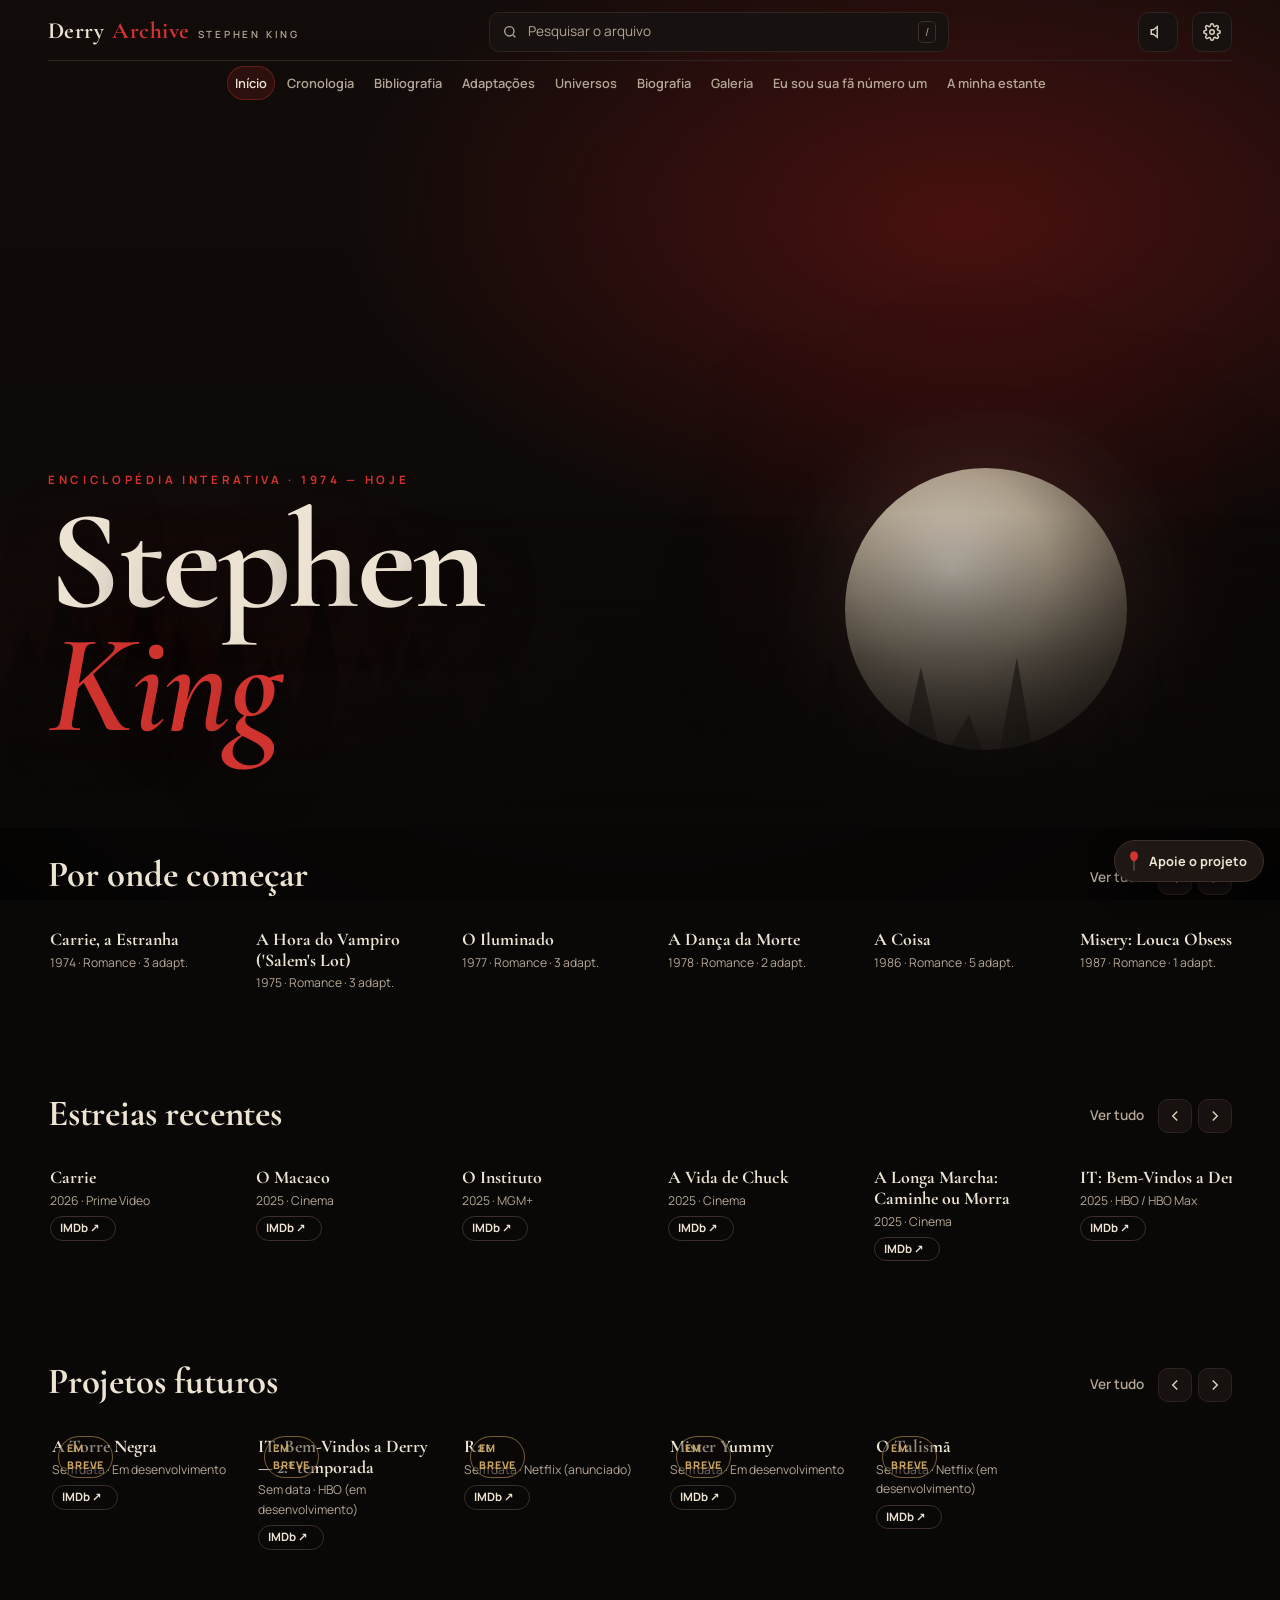
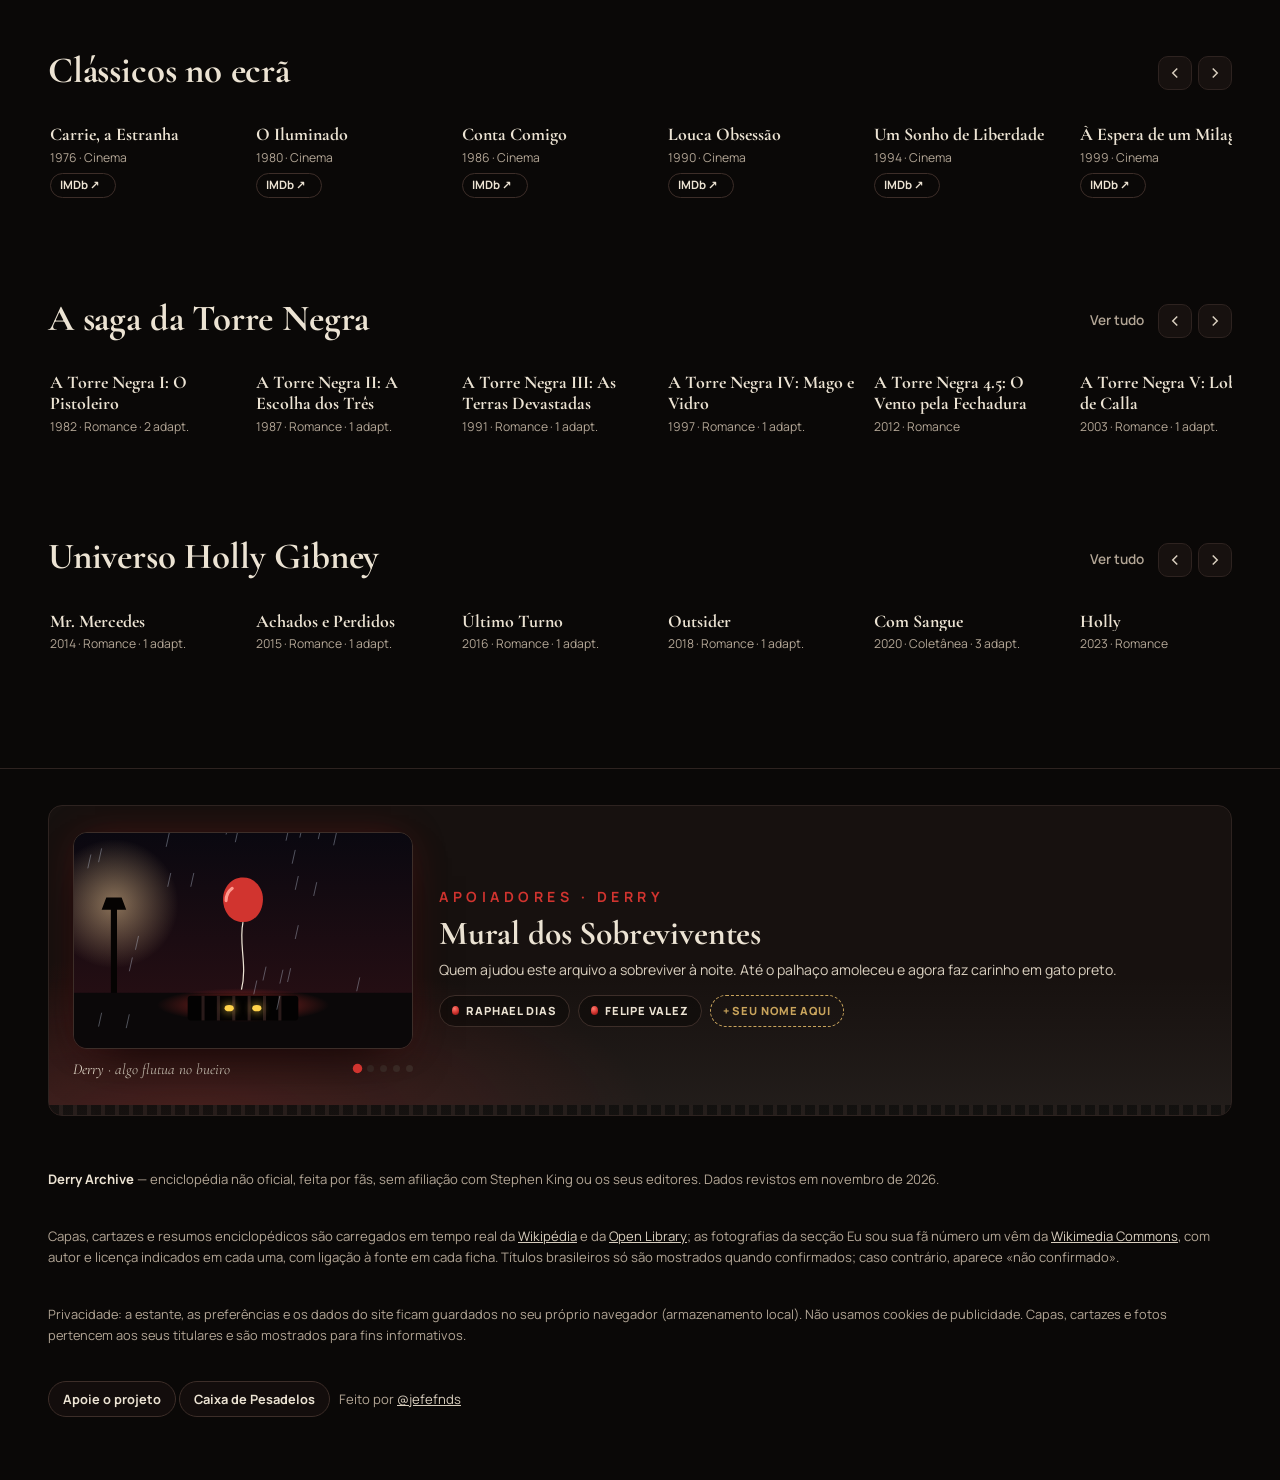
==== commit 556d2666: "new.08" ====
--- a/index.html
+++ b/index.html
@@ -459,7 +459,6 @@
 .conpanel .cp-list .cp-item,.cp-list .cp-item{border:0!important;border-radius:0!important;background:none!important;box-shadow:none!important;padding:0!important;min-height:0!important;width:auto!important;height:auto!important;color:#2b1d12!important;position:static!important;overflow:visible!important}.cp-list .cp-item::before,.cp-list .cp-item::after{content:none!important;display:none!important}.cp-list .cp-item .cp-cov{width:100%;display:block}.cp-list .cp-item .cp-cov .cover{width:100%!important;aspect-ratio:2/3;height:auto!important;border-radius:6px!important;box-shadow:0 10px 18px -10px rgba(0,0,0,.6)}.cp-list .cp-t{display:block;font-family:var(--serif);font-size:.95rem;line-height:1.15;color:#2b1d12!important}.cp-list .cp-y{display:block;font-size:.72rem;letter-spacing:.1em;color:#6b5a48!important}
 .cp-list{display:flex;flex-wrap:wrap;align-items:flex-end;gap:8px 8px;grid-template-columns:none}.cp-list .cp-item{display:block!important;align-self:flex-end}.cp-spine{display:flex;flex-direction:column;align-items:center;justify-content:space-between;width:44px;height:var(--sh);padding:12px 0;border-radius:3px 4px 4px 3px;background:linear-gradient(90deg,var(--c1),var(--c2));box-shadow:inset 0 0 0 2px rgba(220,185,110,.35),0 8px 14px -8px rgba(0,0,0,.5);color:#ece3d3;transition:transform .35s var(--ease)}.cp-item:hover .cp-spine{transform:translateY(-6px)}.cp-sa{font-size:.5rem;letter-spacing:.3em;text-transform:uppercase;opacity:.75}.cp-st{writing-mode:vertical-rl;transform:rotate(180deg);font-family:var(--serif);font-weight:700;font-size:.8rem;line-height:1;overflow:hidden;text-overflow:ellipsis;max-height:calc(var(--sh) - 60px);white-space:nowrap}.cp-sy{font-size:.55rem;letter-spacing:.08em;opacity:.8}@media (max-width:560px){.cp-spine{width:36px}.cp-st{font-size:.72rem}}
 @media (min-width:701px){.conpanel{top:14px;bottom:auto;height:auto;width:fit-content;min-width:200px;max-width:min(46%,420px);max-height:calc(100% - 28px)}.conpanel .cp-list{max-height:min(58vh,480px);flex:0 1 auto}}
-body{background-color:var(--bg);background-image:url("data:image/svg+xml,%3Csvg xmlns='http://www.w3.org/2000/svg' width='180' height='180'%3E%3Cfilter id='n'%3E%3CfeTurbulence type='fractalNoise' baseFrequency='.85' numOctaves='3' stitchTiles='stitch'/%3E%3CfeColorMatrix values='0 0 0 0 1 0 0 0 0 .95 0 0 0 0 .9 0 0 0 .9 0'/%3E%3C/filter%3E%3Crect width='100%25' height='100%25' filter='url(%23n)'/%3E%3C/svg%3E");background-repeat:repeat}
 /* ---------- camada de papel velho nas capas e cartazes ---------- */
 html.vintage .cover.poster::before{content:"";position:absolute;inset:0;z-index:4;pointer-events:none;border-radius:inherit;mix-blend-mode:multiply;opacity:.92;
   background:radial-gradient(ellipse at 50% 46%,transparent 50%,rgba(64,34,10,.38) 100%),linear-gradient(140deg,rgba(214,176,108,.24),rgba(120,78,30,.16) 60%,rgba(80,46,16,.22)),
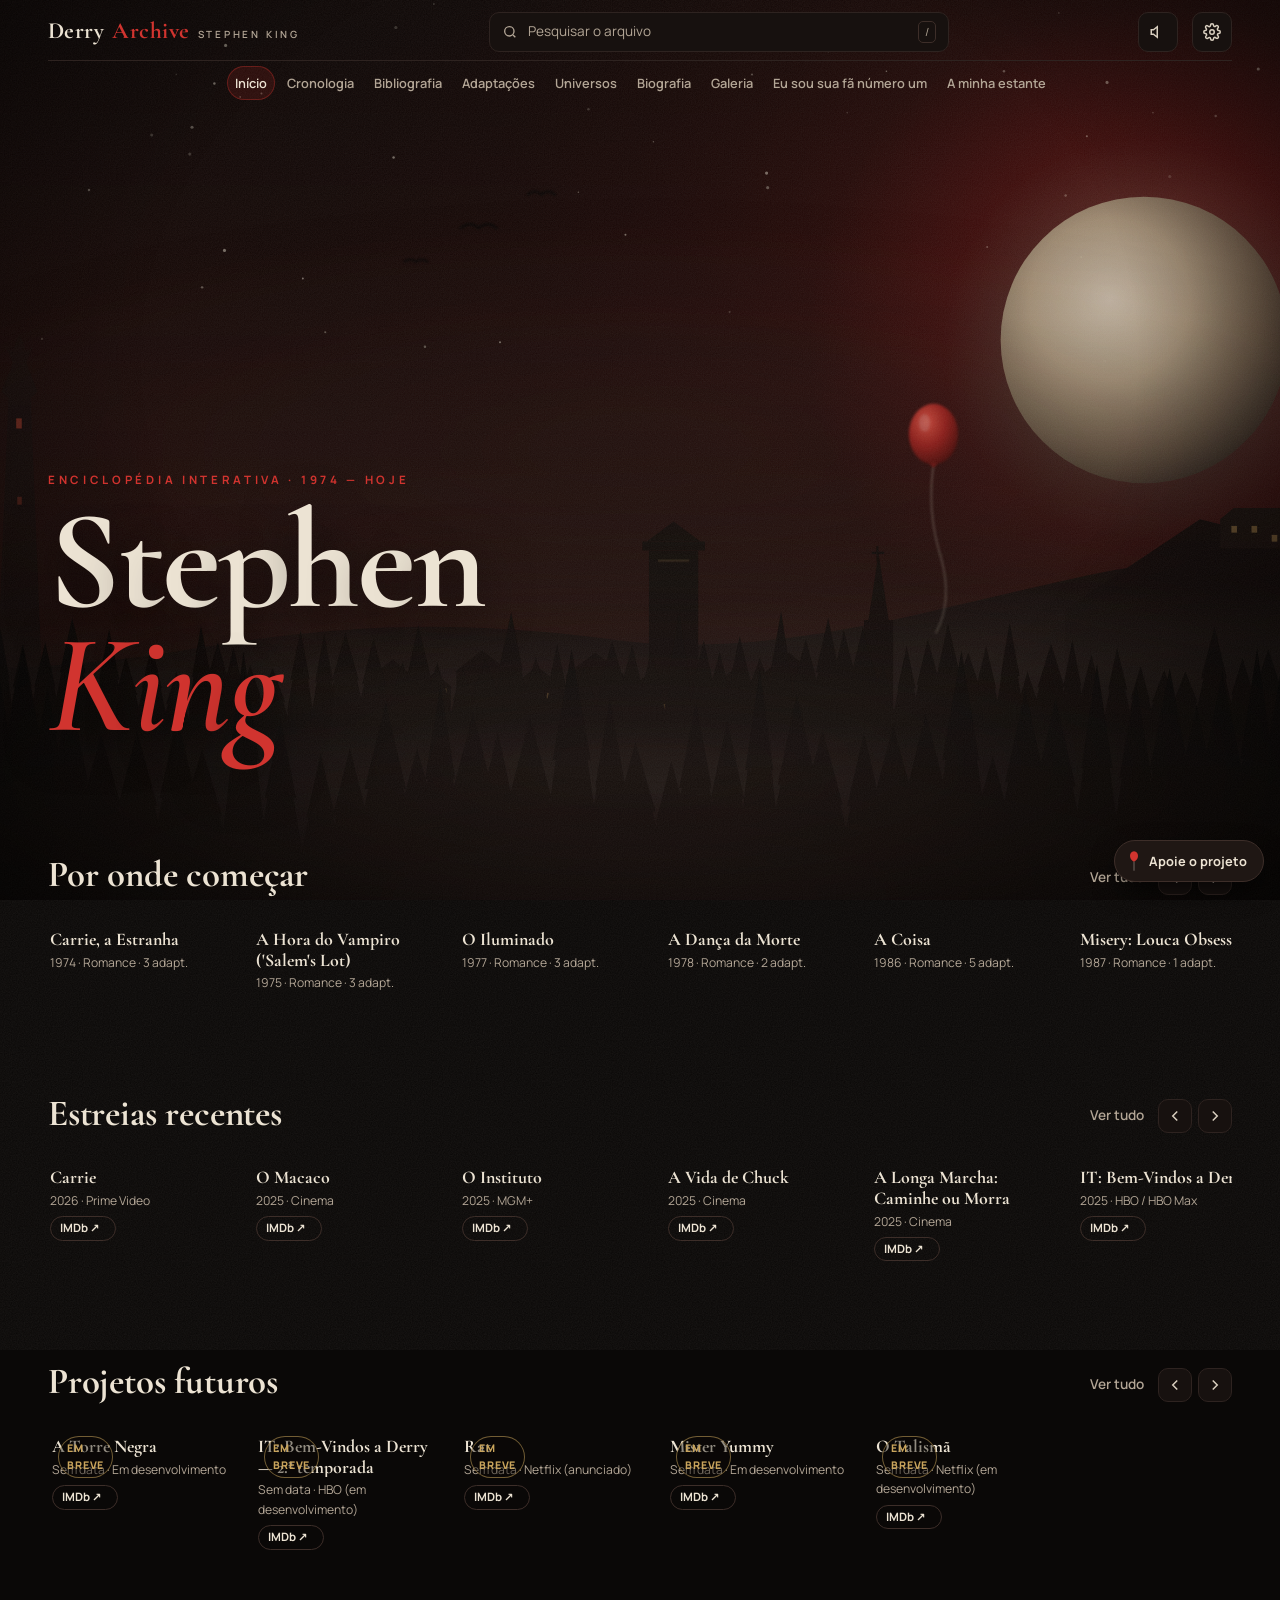
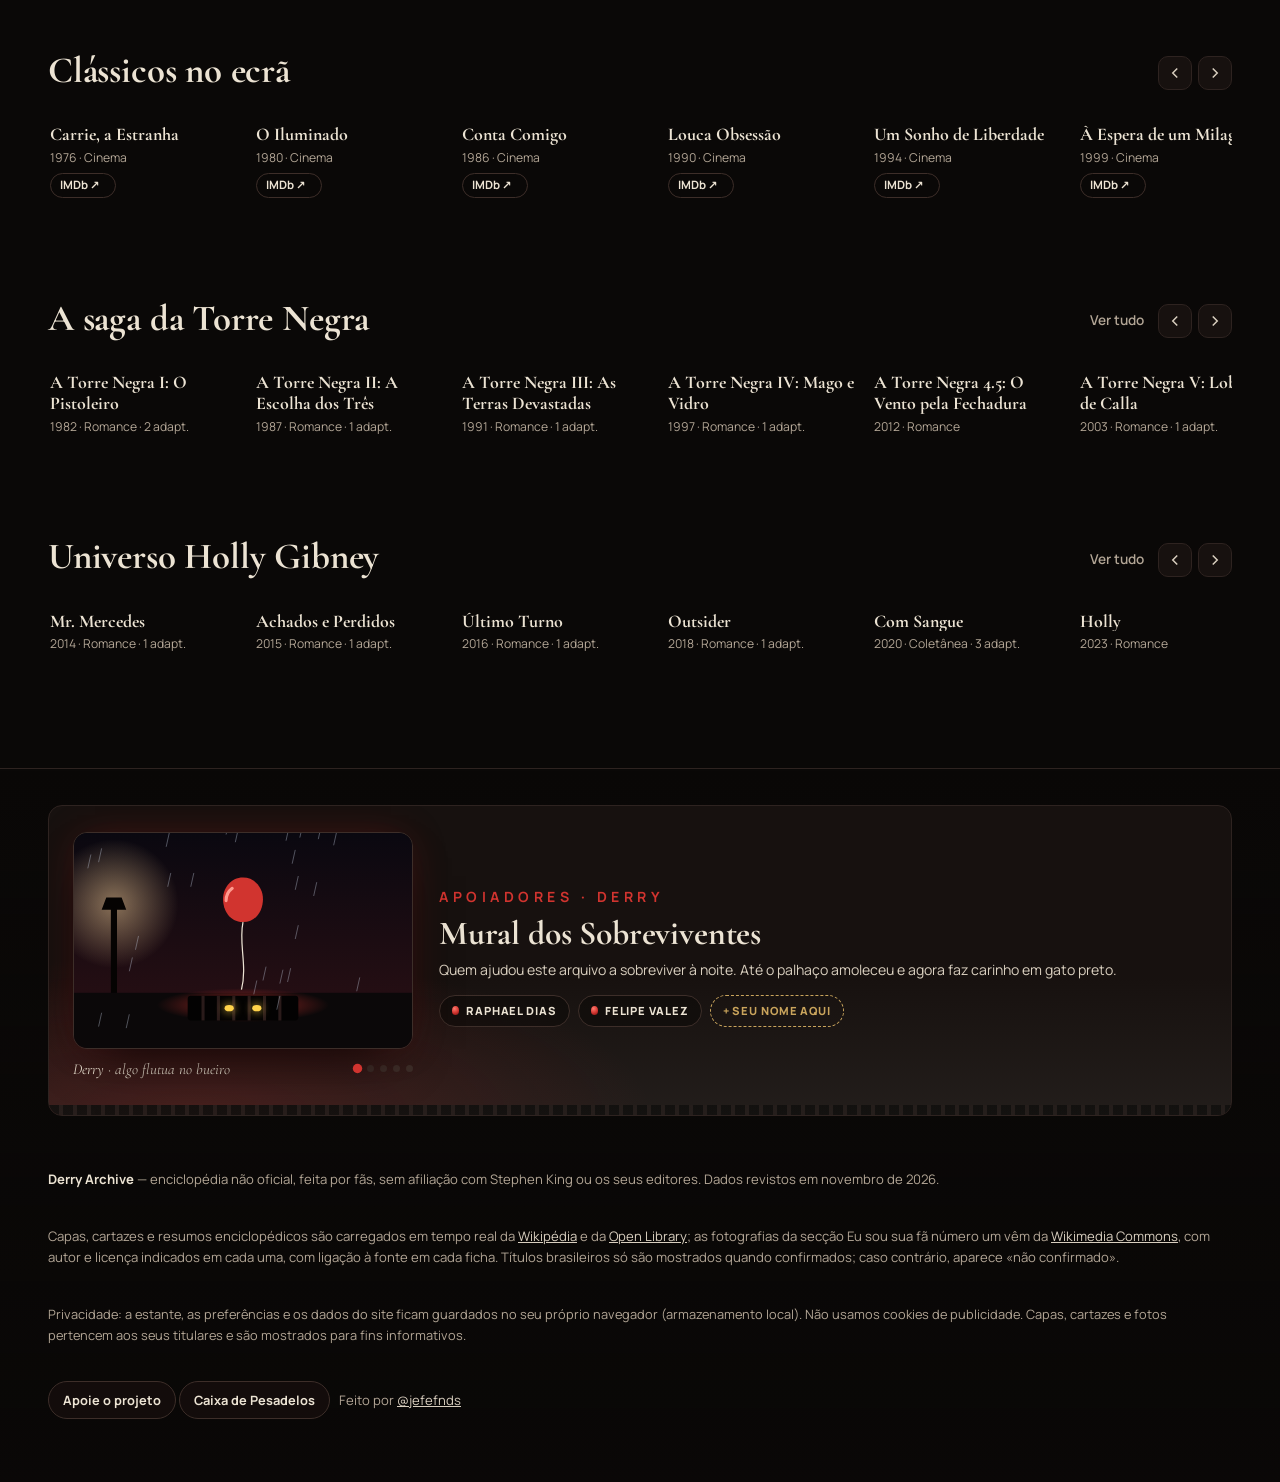
==== commit 26b73c4d: "new.09" ====
--- a/index.html
+++ b/index.html
@@ -1048,6 +1048,149 @@
 .sk-empty b{display:block;font-family:var(--serif);font-size:1.5rem;color:var(--bone)}
 @media (max-width:900px){.sk-tabs{grid-template-columns:repeat(3,minmax(0,1fr))}.sk-hero{grid-template-columns:1fr;justify-items:center;text-align:center}.sk-hero .bars{text-align:left;width:100%}}
 @media (max-width:560px){.sk-tab{padding:10px 10px 12px}.sk-tab b{font-size:1.5rem}.sk-tab span{font-size:.64rem}.sk-row{gap:12px!important}.sk-item{grid-template-columns:44px minmax(0,1fr)}.sk-item .cover{width:44px}.sk-item .rt{grid-column:2;flex-direction:row;align-items:center;flex-wrap:wrap}.sk-bar .cnt{margin-left:0;width:100%}}
+
+/* ==========================================================================
+   AJUSTES DE UNIFORMIDADE (v2) — capa giratória, trailer, botões e responsividade
+   ========================================================================== */
+/* --- ficha: capa giratória original ⇄ português --- */
+.covers-pair{display:grid;gap:12px;align-content:start}
+.flip{position:relative;perspective:1400px}
+.flip-in{position:relative;display:grid;transform-style:preserve-3d;transition:transform .85s cubic-bezier(.2,.75,.2,1)}
+.flip-face{grid-area:1/1;margin:0;position:relative;backface-visibility:hidden;-webkit-backface-visibility:hidden;border-radius:var(--r-sm,8px);box-shadow:0 26px 50px -20px rgba(0,0,0,.85)}
+.flip-face .cover{border-radius:var(--r-sm,8px)}
+.flip-face.back{transform:rotateY(180deg)}
+.flip-face.back .cover img{opacity:0;transition:opacity .5s}
+.flip-face.back .cover img.on{opacity:1}
+.flip[data-side="pt"] .flip-in{transform:rotateY(180deg)}
+@media (hover:hover){
+  .flip.has-back{cursor:pointer}
+  .flip.has-back:hover .flip-in{transform:rotateY(180deg)}
+  .flip.has-back[data-side="pt"]:hover .flip-in{transform:rotateY(360deg)}
+}
+html.reduce .flip-in{transition:none}
+.face-tag{position:absolute;left:8px;top:8px;z-index:6;padding:5px 9px;border-radius:999px;background:rgba(10,8,7,.74);color:#f1e9dc;font-size:.6rem;font-weight:800;letter-spacing:.12em;text-transform:uppercase;line-height:1;backdrop-filter:blur(6px);-webkit-backdrop-filter:blur(6px);pointer-events:none;opacity:0;transition:opacity .3s}
+.flip.has-back .face-tag,.flip:hover .face-tag{opacity:1}
+.cv-switch{display:grid;grid-template-columns:1fr 1fr;padding:3px;border-radius:999px;border:1px solid var(--line2);background:rgba(var(--ink-rgb),.55)}
+.cv-switch button{height:32px;border:0;border-radius:999px;background:none;color:var(--muted);font:inherit;font-weight:700;font-size:.76rem;cursor:pointer;transition:background .25s,color .25s}
+.cv-switch button:hover:not(:disabled){color:var(--bone)}
+.cv-switch button[aria-pressed="true"]{background:var(--red);color:#fff}
+.cv-switch button:disabled{opacity:.4;cursor:not-allowed}
+.cv-note{margin:0;display:grid;gap:3px;font-size:.76rem;line-height:1.45;color:var(--muted)}
+.cv-note b{color:var(--bone);font-size:.68rem;letter-spacing:.1em;text-transform:uppercase}
+.cv-note a{color:var(--red2);font-weight:700;text-decoration:none}
+.cv-note a:hover{text-decoration:underline}
+@media (max-width:700px){
+  .covers-pair,.covers-pair.has-pt{grid-template-columns:minmax(0,150px) minmax(0,1fr);align-items:start;column-gap:16px}
+  .covers-pair .flip{grid-row:1/span 3}
+}
+
+/* --- cartões: ao passar o rato a capa gira e mostra a outra versão --- */
+.card .cv{perspective:1000px}
+.card .cover.can-flip{transition:transform .75s cubic-bezier(.2,.75,.2,1)}
+.card .cover img.alt{transform:scaleX(-1);opacity:0;transition:opacity 0s .3s}
+.card .cover .alt-tag{position:absolute;right:8px;bottom:8px;z-index:6;transform:scaleX(-1);padding:4px 8px;border-radius:999px;background:rgba(10,8,7,.78);color:#f1e9dc;font-size:.56rem;font-weight:800;letter-spacing:.12em;text-transform:uppercase;line-height:1;opacity:0;transition:opacity 0s .3s;pointer-events:none}
+@media (hover:hover){
+  .card:hover .cover.can-flip{transform:rotateY(180deg)}
+  .card:hover .cover.can-flip > img:not(.alt){opacity:0;transition:opacity 0s .3s}
+  .card:hover .cover.can-flip img.alt{opacity:1;transform:scaleX(-1) scale(1.04)}
+  .card:hover .cover.can-flip .alt-tag{opacity:1}
+}
+html.reduce .card:hover .cover.can-flip{transform:none}
+html.reduce .card:hover .cover.can-flip img.alt,html.reduce .card .cover .alt-tag{transform:none}
+
+/* --- trailer: cartão do YouTube --- */
+.yt-card{position:relative;display:flex;align-items:flex-end;min-height:clamp(170px,26vw,260px);padding:clamp(16px,3vw,26px);border-radius:var(--r,14px);overflow:hidden;isolation:isolate;text-decoration:none;color:#f3ece0;border:1px solid var(--line2);background:#0b0908;transition:border-color .25s}
+.yt-card:hover{border-color:var(--red)}
+.yt-bg{position:absolute;inset:-12px;z-index:-2;background-image:linear-gradient(135deg,#3a1513,#0b0908);background-size:cover;background-position:center 30%;filter:blur(3px) brightness(.45) saturate(1.1);transform:scale(1.04);transition:transform .9s var(--ease),filter .5s}
+.yt-card::after{content:"";position:absolute;inset:0;z-index:-1;background:linear-gradient(180deg,rgba(8,6,5,.1) 20%,rgba(8,6,5,.88))}
+.yt-card:hover .yt-bg{transform:scale(1.09);filter:blur(1px) brightness(.55) saturate(1.15)}
+.yt-play{position:absolute;left:50%;top:44%;width:68px;height:68px;margin:-34px 0 0 -34px;display:grid;place-items:center;border-radius:50%;background:var(--red);color:#fff;box-shadow:0 14px 40px -8px rgba(166,27,27,.7);transition:transform .35s var(--ease),background .25s}
+.yt-play svg{width:30px;height:30px;margin-left:3px}
+.yt-card:hover .yt-play{transform:scale(1.1);background:var(--red2)}
+.yt-txt{display:grid;gap:3px}
+.yt-txt b{font-family:var(--serif);font-size:clamp(1.1rem,2.2vw,1.4rem);font-weight:700}
+.yt-txt small{font-size:.8rem;color:rgba(243,236,224,.72)}
+.yt-opts{display:flex;flex-wrap:wrap;gap:8px;margin-top:12px}
+.trailer-sec .trailer{display:none}
+
+/* --- botões e controlos: mesma altura, sem sublinhados, foco visível --- */
+a.toggle{text-decoration:none;color:inherit}
+.toggle,.btn.sm{height:38px}
+.toggle:hover{transform:translateY(-1px)}
+.toggle:active,.btn:active{transform:translateY(0) scale(.98)}
+.toggle:focus-visible,.btn:focus-visible,.cv-switch button:focus-visible,.yt-card:focus-visible,.card:focus-visible,.chip:focus-visible,.icon-btn:focus-visible{outline:2px solid var(--red2);outline-offset:3px}
+.sheet .actions{gap:8px}
+.sx-row input[type="checkbox"],.sheet input[type="checkbox"]:not(.switch){width:18px;height:18px;padding:0;margin:0;flex:none;accent-color:var(--red);border-radius:4px;cursor:pointer}
+.sheet-body section > h3{display:flex;align-items:center;gap:10px}
+.sheet-body section > h3::before{content:"";width:4px;height:1em;border-radius:2px;background:var(--red)}
+.sheet{scrollbar-width:thin;scrollbar-color:var(--line2) transparent}
+.watch .wrow{display:flex;flex-wrap:wrap;gap:8px;margin:10px 0 6px}
+
+/* --- responsividade geral --- */
+@media (max-width:700px){
+  .sheet .actions{gap:6px}
+  .sheet .actions .toggle,.sheet .actions .btn.sm{flex:1 1 auto;justify-content:center}
+  .yt-opts .toggle{flex:1 1 auto;justify-content:center}
+  .sheet h2{font-size:clamp(1.8rem,8vw,2.4rem)}
+  #detailSheet .sheet-hero{padding-top:64px}
+}
+@media (max-width:420px){
+  .covers-pair,.covers-pair.has-pt{grid-template-columns:minmax(0,120px) minmax(0,1fr)}
+}
+/* barra de filtros: numa só linha sempre que cabe, sem sobrepor os cartões */
+.toolbar{background:linear-gradient(180deg,rgba(var(--ink-rgb),.97) 82%,rgba(var(--ink-rgb),0))}
+.toolbar-in .field{flex:1.2 1 200px}
+.toolbar-in > select,.toolbar-in > label:not(.field){flex:1 1 150px;min-width:0}
+.toolbar-in > label:not(.field) select{width:100%;min-width:0;text-overflow:ellipsis}
+@media (max-width:640px){.toolbar-in > select,.toolbar-in > label:not(.field){flex:1 1 calc(50% - 6px)}}
+
+/* ==========================================================================
+   FUNDO CONTÍNUO — cena do universo King fixa atrás de todas as páginas
+   ========================================================================== */
+html{background-color:var(--bg)}
+body{background-color:transparent!important}
+.sk-world{position:fixed;inset:0;z-index:-1;pointer-events:none;overflow:hidden;transform:translateZ(0)}
+.sk-world svg{position:absolute;left:0;bottom:0;width:100%;height:112%;transform:translateY(calc(var(--sk-p,0) * 6%));transition:transform .2s linear}
+.sk-world::after{content:"";position:absolute;inset:0;background:
+  linear-gradient(180deg,rgba(var(--ink-rgb),.15) 0%,rgba(var(--ink-rgb),.05) 35%,rgba(var(--ink-rgb),.55) 100%),
+  rgba(var(--ink-rgb),calc(.12 + var(--sk-dim,0) * .5));transition:background-color .4s}
+.sk-balloon{transform-box:fill-box;transform-origin:50% 0;animation:skFloat 9s ease-in-out infinite alternate}
+@keyframes skFloat{0%{transform:translate(0,0) rotate(-2deg)}50%{transform:translate(-14px,-22px) rotate(2deg)}100%{transform:translate(10px,-40px) rotate(-1deg)}}
+.sk-crows{animation:skCrows 60s linear infinite}
+@keyframes skCrows{from{transform:translateX(-200px)}to{transform:translateX(1400px)}}
+.sk-stars{animation:skTwinkle 6s ease-in-out infinite alternate}
+@keyframes skTwinkle{from{opacity:.6}to{opacity:1}}
+html.reduce .sk-balloon,html.reduce .sk-crows,html.reduce .sk-stars{animation:none}
+/* ecrãs verticais: enquadra a lua, o balão e Derry em vez do centro */
+@media (max-aspect-ratio:1/1){.sk-world svg{left:50%;width:auto;aspect-ratio:16/9;transform:translate(-70%,calc(var(--sk-p,0) * 6%))}}
+@media (prefers-reduced-motion:reduce){html:not(.motion-full) .sk-balloon,html:not(.motion-full) .sk-crows{animation:none}}
+/* o herói fica transparente: a cena atravessa a página sem cortes de cor */
+.hero{overflow:visible}
+.hero-bg{background:none!important}
+.hero-trees{display:none}
+.hero::after{display:none}
+.hero-moon{display:none}
+#v-cronologia{overflow:visible}
+footer{background:linear-gradient(180deg,rgba(var(--ink-rgb),0),rgba(var(--ink-rgb),.7))}
+/* modo claro: as mesmas definições do escuro — cena, aparições, neblina e grão —
+   com um véu claro por cima da cena para o texto escuro continuar legível */
+html[data-theme=light] body:not(.no-fog) .fog,html[data-theme=light] body:not(.no-fog) .grain{display:block}
+html[data-theme=light] .vignette{display:block;background:radial-gradient(ellipse at 50% 40%,transparent 60%,rgba(60,40,30,.22) 100%)}
+html[data-theme=light] .sk-world::after{background:
+  linear-gradient(180deg,rgba(245,239,226,.62) 0%,rgba(245,239,226,.42) 40%,rgba(245,239,226,.72) 100%),
+  rgba(245,239,226,calc(var(--sk-dim,0) * .3))}
+html[data-theme=light] .hero h1{text-shadow:0 6px 30px rgba(245,239,226,.9)}
+/* as aparições e a neblina passam para trás do conteúdo, junto com o fundo (o conteúdo está em main, z-index 1) */
+#omens{z-index:0;opacity:.5;filter:blur(1.6px) saturate(.7) brightness(.9);transition:opacity .6s}
+.sk-balloon,.sk-crows{filter:blur(.8px)}
+.sk-world svg{filter:blur(.4px)}
+html[data-theme=light] #omens{opacity:.42;filter:blur(1.6px) saturate(.6)}
+.fog{opacity:.7}
+
+/* novidades do arquivo (Wikidata) */
+.live-pill{position:fixed;left:50%;top:calc(var(--hdr,64px) + 12px);z-index:70;transform:translate(-50%,-12px);opacity:0;display:inline-flex;align-items:center;gap:10px;height:40px;padding:0 8px 0 16px;border-radius:999px;border:1px solid var(--line2);background:rgba(var(--ink-rgb),.88);backdrop-filter:blur(10px);-webkit-backdrop-filter:blur(10px);color:var(--bone);font:inherit;font-size:.82rem;font-weight:700;cursor:pointer;box-shadow:0 14px 40px -12px #000;transition:opacity .5s,transform .5s var(--ease)}
+.live-pill.show{opacity:1;transform:translate(-50%,0)}
+.live-pill b{height:28px;display:inline-grid;place-items:center;padding:0 12px;border-radius:999px;background:var(--red);color:#fff}
 </style>
 <script>
 /* aplica preferências antes de pintar, para evitar flashes */
@@ -1058,6 +1201,46 @@
 </head>
 <body>
 <a class="skip" href="#main">Saltar para o conteúdo</a>
+<div class="sk-world" aria-hidden="true"><svg viewBox="0 0 1600 900" preserveAspectRatio="xMidYMax slice" xmlns="http://www.w3.org/2000/svg">
+<defs>
+<linearGradient id="skSky" x1="0" y1="0" x2="0" y2="1"><stop offset="0" stop-color="#0c0807"/><stop offset=".45" stop-color="#1c0b0a"/><stop offset=".72" stop-color="#2a0f0d"/><stop offset="1" stop-color="#0a0807"/></linearGradient>
+<radialGradient id="skGlow" cx=".8" cy=".32" r=".55"><stop offset="0" stop-color="#a61b1b" stop-opacity=".42"/><stop offset=".5" stop-color="#5a1212" stop-opacity=".16"/><stop offset="1" stop-color="#000" stop-opacity="0"/></radialGradient>
+<radialGradient id="skMist" cx=".5" cy=".5" r=".5"><stop offset="0" stop-color="#cdbfae" stop-opacity=".10"/><stop offset="1" stop-color="#cdbfae" stop-opacity="0"/></radialGradient>
+<radialGradient id="skBal" cx=".35" cy=".3" r=".75"><stop offset="0" stop-color="#ff5a4a"/><stop offset=".55" stop-color="#b3201c"/><stop offset="1" stop-color="#5e0d0b"/></radialGradient>
+</defs>
+<rect width="1600" height="900" fill="url(#skSky)"/>
+<rect width="1600" height="900" fill="url(#skGlow)"/>
+<g class="sk-stars" fill="#ece3d3"><circle cx="1560" cy="17" r="0.7" opacity="0.55"/><circle cx="1332" cy="76" r="1.4" opacity="0.55"/><circle cx="1569" cy="221" r="0.7" opacity="0.55"/><circle cx="1393" cy="56" r="0.7" opacity="0.55"/><circle cx="420" cy="171" r="1.1" opacity="0.55"/><circle cx="1215" cy="419" r="1.1" opacity="0.25"/><circle cx="887" cy="133" r="0.9" opacity="0.55"/><circle cx="364" cy="217" r="1.4" opacity="0.25"/><circle cx="1273" cy="254" r="1.4" opacity="0.25"/><circle cx="913" cy="251" r="1.4" opacity="0.55"/><circle cx="1194" cy="326" r="0.9" opacity="0.55"/><circle cx="916" cy="65" r="0.7" opacity="0.4"/><circle cx="499" cy="345" r="0.9" opacity="0.55"/><circle cx="754" cy="194" r="1.1" opacity="0.25"/><circle cx="900" cy="163" r="0.9" opacity="0.4"/><circle cx="1217" cy="170" r="1.4" opacity="0.55"/><circle cx="386" cy="163" r="0.7" opacity="0.25"/><circle cx="914" cy="264" r="1.4" opacity="0.4"/><circle cx="733" cy="170" r="0.9" opacity="0.55"/><circle cx="1522" cy="72" r="1.4" opacity="0.25"/><circle cx="985" cy="197" r="0.7" opacity="0.25"/><circle cx="1174" cy="108" r="0.7" opacity="0.4"/><circle cx="812" cy="223" r="0.7" opacity="0.4"/><circle cx="376" cy="54" r="0.7" opacity="0.4"/><circle cx="1397" cy="122" r="1.4" opacity="0.4"/><circle cx="745" cy="268" r="0.7" opacity="0.4"/><circle cx="443" cy="183" r="0.7" opacity="0.55"/><circle cx="48" cy="354" r="1.4" opacity="0.4"/><circle cx="762" cy="64" r="0.7" opacity="0.4"/><circle cx="1527" cy="164" r="0.9" opacity="0.25"/><circle cx="519" cy="393" r="0.9" opacity="0.4"/><circle cx="1525" cy="67" r="0.7" opacity="0.55"/><circle cx="1020" cy="160" r="0.7" opacity="0.55"/><circle cx="990" cy="12" r="1.4" opacity="0.25"/><circle cx="29" cy="317" r="1.1" opacity="0.25"/><circle cx="409" cy="353" r="1.1" opacity="0.4"/><circle cx="1408" cy="258" r="0.7" opacity="0.25"/><circle cx="1509" cy="107" r="0.7" opacity="0.25"/><circle cx="1110" cy="317" r="0.9" opacity="0.4"/><circle cx="580" cy="237" r="1.1" opacity="0.55"/><circle cx="1125" cy="160" r="1.1" opacity="0.4"/><circle cx="427" cy="43" r="1.4" opacity="0.4"/><circle cx="880" cy="375" r="0.9" opacity="0.25"/><circle cx="429" cy="320" r="1.4" opacity="0.55"/><circle cx="398" cy="234" r="1.4" opacity="0.25"/><circle cx="1258" cy="197" r="0.7" opacity="0.4"/><circle cx="787" cy="306" r="0.9" opacity="0.55"/><circle cx="616" cy="100" r="0.7" opacity="0.4"/><circle cx="308" cy="266" r="1.1" opacity="0.4"/><circle cx="266" cy="399" r="0.9" opacity="0.25"/><circle cx="400" cy="210" r="1.4" opacity="0.4"/><circle cx="968" cy="142" r="1.1" opacity="0.55"/><circle cx="754" cy="129" r="0.9" opacity="0.55"/><circle cx="1599" cy="213" r="0.9" opacity="0.55"/><circle cx="462" cy="180" r="0.9" opacity="0.4"/><circle cx="1314" cy="200" r="1.1" opacity="0.4"/><circle cx="1199" cy="218" r="0.9" opacity="0.55"/><circle cx="223" cy="341" r="1.1" opacity="0.25"/><circle cx="608" cy="406" r="1.1" opacity="0.4"/><circle cx="347" cy="128" r="0.7" opacity="0.55"/><circle cx="430" cy="137" r="1.4" opacity="0.55"/><circle cx="1414" cy="232" r="0.9" opacity="0.55"/><circle cx="1468" cy="175" r="0.7" opacity="0.55"/><circle cx="84" cy="385" r="1.1" opacity="0.55"/><circle cx="1180" cy="271" r="1.1" opacity="0.4"/><circle cx="582" cy="121" r="1.4" opacity="0.25"/><circle cx="1514" cy="78" r="1.1" opacity="0.25"/><circle cx="1423" cy="243" r="0.9" opacity="0.55"/><circle cx="675" cy="402" r="0.9" opacity="0.55"/><circle cx="1352" cy="158" r="1.4" opacity="0.55"/></g>
+<radialGradient id="skMoon" cx=".38" cy=".36" r=".7"><stop offset="0" stop-color="#f3e7d2"/><stop offset=".4" stop-color="#cdb999"/><stop offset=".75" stop-color="#7d6a54"/><stop offset="1" stop-color="#3a2e25"/></radialGradient>
+<radialGradient id="skHalo" cx=".5" cy=".5" r=".5"><stop offset=".35" stop-color="#f3dcbe" stop-opacity=".16"/><stop offset=".6" stop-color="#a61b1b" stop-opacity=".14"/><stop offset="1" stop-color="#a61b1b" stop-opacity="0"/></radialGradient>
+<circle cx="1250" cy="400" r="300" fill="url(#skHalo)"/><circle class="sk-moon" cx="1250" cy="400" r="128" fill="url(#skMoon)" opacity=".88"/>
+<!-- a Torre Negra no horizonte -->
+<g fill="#1a0e0d" opacity=".9"><path d="M226 700L236 452L230 446L240 420L246 404L252 420L262 446L256 452L266 700Z"/><path d="M240 420l-6-14 6 4 6-16 6 16 6-4-6 14z"/><rect x="243" y="470" width="5" height="9" fill="#c9442f" opacity=".7"/><rect x="244" y="540" width="4" height="7" fill="#c9442f" opacity=".45"/></g>
+<!-- campo de rosas vermelhas aos pés da torre -->
+<g fill="#7d1714" opacity=".55"><circle cx="238" cy="704" r="2"/><circle cx="256" cy="708" r="1.6"/><circle cx="220" cy="708" r="2.4"/><circle cx="294" cy="703" r="1.6"/><circle cx="171" cy="706" r="1.6"/><circle cx="288" cy="714" r="2.4"/><circle cx="236" cy="712" r="2.4"/><circle cx="310" cy="705" r="1.6"/><circle cx="239" cy="704" r="1.6"/><circle cx="219" cy="713" r="2.4"/><circle cx="310" cy="703" r="2"/><circle cx="281" cy="702" r="1.6"/><circle cx="336" cy="702" r="1.6"/><circle cx="273" cy="715" r="2.4"/><circle cx="322" cy="706" r="2"/><circle cx="195" cy="714" r="1.6"/><circle cx="263" cy="716" r="1.6"/><circle cx="314" cy="712" r="2.4"/><circle cx="287" cy="711" r="2.4"/><circle cx="203" cy="713" r="2"/><circle cx="206" cy="705" r="2.4"/><circle cx="205" cy="704" r="2"/><circle cx="264" cy="700" r="2"/><circle cx="282" cy="704" r="2"/><circle cx="221" cy="702" r="2.4"/><circle cx="187" cy="709" r="2.4"/><circle cx="260" cy="716" r="2"/><circle cx="275" cy="716" r="1.6"/><circle cx="289" cy="712" r="2.4"/><circle cx="301" cy="706" r="1.6"/><circle cx="279" cy="716" r="2.4"/><circle cx="284" cy="712" r="1.6"/><circle cx="213" cy="705" r="1.6"/><circle cx="204" cy="709" r="2.4"/><circle cx="182" cy="708" r="1.6"/><circle cx="241" cy="709" r="1.6"/><circle cx="285" cy="710" r="2"/><circle cx="262" cy="705" r="1.6"/><circle cx="335" cy="716" r="2"/><circle cx="204" cy="702" r="2"/></g>
+<!-- colinas distantes -->
+<path fill="#150b0a" d="M0 720C140 690 260 700 400 676S640 650 780 668 1060 640 1200 610 1460 600 1600 624V900H0Z"/>
+<!-- hotel isolado na montanha -->
+<g><path fill="#120908" d="M1180 640L1300 560L1420 590L1560 540L1600 556V900H1180Z"/>
+<path fill="#1a0f0d" d="M1318 586h150v-26l-12-10h-126l-12 10z"/><path fill="#1a0f0d" d="M1380 550l14-14 14 14z"/>
+<g fill="#d9a85c" opacity=".55"><rect x="1328" y="566" width="5" height="6"/><rect x="1346" y="566" width="5" height="6"/><rect x="1400" y="566" width="5" height="6"/><rect x="1436" y="566" width="5" height="6"/><rect x="1454" y="574" width="5" height="6"/><rect x="1364" y="574" width="5" height="6"/></g></g>
+<!-- névoa -->
+<ellipse cx="420" cy="720" rx="520" ry="70" fill="url(#skMist)"/><ellipse cx="1180" cy="700" rx="560" ry="80" fill="url(#skMist)"/>
+<!-- Derry: casas, igreja e a caixa-d'água -->
+<g fill="#0f0807"><path d="M560 735V701L579 685L598 701V735ZM601 735V709L616 697L631 709V735ZM636 735V695L659 677L682 695V735ZM691 735V705L708 691L725 705V735ZM734 735V699L760 679L786 699V735ZM790 735V711L804 701L818 711V735ZM821 735V703L841 687L861 703V735ZM867 735V707L885 693L903 707V735ZM911 735V697L933 679L955 697V735Z"/>
+<path d="M1000 735V650h26v85zM1004 650l9-60 9 60z"/><path d="M1012 598v-14M1007 590h11" stroke="#0f0807" stroke-width="2"/>
+<path d="M808 735V588h44v147z"/><path d="M802 588h56v-8h-56z"/><path d="M806 580l24-18 24 18z"/>
+</g>
+<g fill="#d9a85c" opacity=".6"><rect x="915" y="718" width="4" height="5"/><rect x="867" y="710" width="4" height="5"/><rect x="952" y="708" width="4" height="5"/><rect x="621" y="715" width="4" height="5"/><rect x="623" y="711" width="4" height="5"/><rect x="740" y="721" width="4" height="5"/><rect x="643" y="709" width="4" height="5"/><rect x="881" y="717" width="4" height="5"/><rect x="837" y="720" width="4" height="5"/><rect x="717" y="715" width="4" height="5"/><rect x="954" y="712" width="4" height="5"/><rect x="912" y="709" width="4" height="5"/><rect x="800" y="720" width="4" height="5"/><rect x="818" y="725" width="4" height="5"/><rect x="816" y="596" width="28" height="2" opacity=".35"/></g>
+<!-- floresta -->
+<path class="sk-far" fill="#0d0807" d="M-60 760L-40 659L-20 760ZM-56 732L-40 659L-24 732ZM-51 704L-40 659L-29 704ZM-37 760L-20 669L-3 760ZM-33 735L-20 669L-6 735ZM-29 709L-20 669L-10 709ZM-9 760L6 683L21 760ZM-6 738L6 683L18 738ZM-2 717L6 683L15 717ZM7 760L23 684L40 760ZM10 739L23 684L36 739ZM14 718L23 684L33 718ZM24 760L41 694L57 760ZM28 741L41 694L54 741ZM31 723L41 694L50 723ZM43 760L58 666L74 760ZM46 734L58 666L70 734ZM50 707L58 666L67 707ZM55 760L73 688L91 760ZM59 740L73 688L87 740ZM63 720L73 688L83 720ZM71 760L92 656L112 760ZM76 731L92 656L108 731ZM80 702L92 656L103 702ZM91 760L111 694L131 760ZM95 742L111 694L126 742ZM100 723L111 694L122 723ZM115 760L134 676L153 760ZM119 737L134 676L149 737ZM123 713L134 676L145 713ZM131 760L151 645L172 760ZM135 728L151 645L168 728ZM140 696L151 645L163 696ZM159 760L175 643L191 760ZM163 727L175 643L187 727ZM166 694L175 643L184 694ZM175 760L195 656L216 760ZM180 731L195 656L211 731ZM184 702L195 656L207 702ZM195 760L214 692L233 760ZM199 741L214 692L229 741ZM204 722L214 692L225 722ZM215 760L229 658L243 760ZM218 731L229 658L240 731ZM222 703L229 658L237 703ZM234 760L249 671L264 760ZM237 735L249 671L261 735ZM240 710L249 671L257 710ZM252 760L269 670L286 760ZM255 735L269 670L282 735ZM259 710L269 670L278 710ZM272 760L293 648L315 760ZM277 729L293 648L310 729ZM282 697L293 648L305 697ZM293 760L310 698L327 760ZM297 743L310 698L324 743ZM301 726L310 698L320 726ZM310 760L326 658L342 760ZM313 731L326 658L338 731ZM317 703L326 658L335 703ZM324 760L341 683L358 760ZM328 738L341 683L355 738ZM332 717L341 683L351 717ZM348 760L364 672L380 760ZM351 735L364 672L377 735ZM355 711L364 672L373 711ZM371 760L386 697L402 760ZM374 742L386 697L398 742ZM377 725L386 697L395 725ZM394 760L408 655L423 760ZM397 731L408 655L420 731ZM400 701L408 655L417 701ZM404 760L423 670L442 760ZM408 735L423 670L438 735ZM412 709L423 670L434 709ZM421 760L437 674L454 760ZM425 736L437 674L450 736ZM428 712L437 674L446 712ZM436 760L452 690L469 760ZM440 740L452 690L465 740ZM443 721L452 690L462 721ZM453 760L472 693L491 760ZM457 741L472 693L487 741ZM461 723L472 693L483 723ZM482 760L497 659L511 760ZM485 732L497 659L508 732ZM488 703L497 659L505 703ZM504 760L518 662L532 760ZM507 733L518 662L529 733ZM510 705L518 662L526 705ZM515 760L537 661L559 760ZM520 732L537 661L554 732ZM525 704L537 661L549 704ZM543 760L562 666L581 760ZM548 734L562 666L577 734ZM552 707L562 666L573 707ZM570 760L588 687L606 760ZM574 740L588 687L602 740ZM578 719L588 687L598 719ZM583 760L602 654L622 760ZM587 730L602 654L617 730ZM592 700L602 654L613 700ZM601 760L619 688L637 760ZM605 740L619 688L633 740ZM609 720L619 688L629 720ZM625 760L642 692L659 760ZM629 741L642 692L655 741ZM633 722L642 692L651 722ZM641 760L662 684L683 760ZM646 739L662 684L679 739ZM650 718L662 684L674 718ZM666 760L685 643L704 760ZM670 727L685 643L700 727ZM674 694L685 643L695 694ZM689 760L707 683L725 760ZM693 738L707 683L721 738ZM697 717L707 683L717 717ZM712 760L726 671L741 760ZM715 735L726 671L737 735ZM718 710L726 671L734 710ZM733 760L750 691L768 760ZM737 741L750 691L764 741ZM740 721L750 691L760 721ZM755 760L775 669L796 760ZM759 735L775 669L792 735ZM764 709L775 669L787 709ZM776 760L793 672L810 760ZM779 735L793 672L806 735ZM783 711L793 672L802 711ZM793 760L810 678L828 760ZM797 737L810 678L824 737ZM801 714L810 678L820 714ZM820 760L835 642L849 760ZM823 727L835 642L846 727ZM826 694L835 642L843 694ZM839 760L857 668L874 760ZM843 734L857 668L870 734ZM847 709L857 668L866 709ZM855 760L871 678L888 760ZM858 737L871 678L884 737ZM862 714L871 678L880 714ZM873 760L889 664L906 760ZM876 733L889 664L903 733ZM880 706L889 664L899 706ZM885 760L907 684L929 760ZM890 739L907 684L924 739ZM895 717L907 684L919 717ZM910 760L926 642L941 760ZM914 727L926 642L938 727ZM917 694L926 642L934 694ZM928 760L948 667L967 760ZM932 734L948 667L963 734ZM937 708L948 667L959 708ZM949 760L968 648L987 760ZM953 729L968 648L982 729ZM957 697L968 648L978 697ZM964 760L982 659L1001 760ZM968 732L982 659L997 732ZM972 703L982 659L993 703ZM979 760L999 656L1020 760ZM983 731L999 656L1016 731ZM988 702L999 656L1011 702ZM1000 760L1017 691L1033 760ZM1004 741L1017 691L1029 741ZM1008 721L1017 691L1026 721ZM1023 760L1038 673L1052 760ZM1026 736L1038 673L1049 736ZM1030 711L1038 673L1046 711ZM1039 760L1057 667L1076 760ZM1043 734L1057 667L1072 734ZM1047 708L1057 667L1068 708ZM1056 760L1075 653L1095 760ZM1060 730L1075 653L1091 730ZM1065 700L1075 653L1086 700ZM1071 760L1093 679L1114 760ZM1076 737L1093 679L1109 737ZM1081 715L1093 679L1105 715ZM1093 760L1109 673L1126 760ZM1096 736L1109 673L1122 736ZM1100 711L1109 673L1118 711ZM1115 760L1130 652L1145 760ZM1118 730L1130 652L1142 730ZM1122 700L1130 652L1139 700ZM1131 760L1146 696L1161 760ZM1135 742L1146 696L1158 742ZM1138 724L1146 696L1155 724ZM1145 760L1167 671L1188 760ZM1150 735L1167 671L1184 735ZM1155 710L1167 671L1179 710ZM1172 760L1186 668L1200 760ZM1175 734L1186 668L1197 734ZM1178 709L1186 668L1194 709ZM1187 760L1203 681L1219 760ZM1190 738L1203 681L1215 738ZM1194 716L1203 681L1212 716ZM1211 760L1226 675L1241 760ZM1215 736L1226 675L1238 736ZM1218 712L1226 675L1235 712ZM1231 760L1247 691L1262 760ZM1235 741L1247 691L1259 741ZM1238 721L1247 691L1255 721ZM1248 760L1268 695L1288 760ZM1252 742L1268 695L1284 742ZM1257 724L1268 695L1279 724ZM1268 760L1287 696L1307 760ZM1272 742L1287 696L1302 742ZM1276 724L1287 696L1298 724ZM1292 760L1313 656L1334 760ZM1297 731L1313 656L1329 731ZM1301 702L1313 656L1324 702ZM1320 760L1338 684L1356 760ZM1324 739L1338 684L1352 739ZM1328 717L1338 684L1348 717ZM1339 760L1361 676L1383 760ZM1344 737L1361 676L1378 737ZM1349 713L1361 676L1373 713ZM1365 760L1380 699L1395 760ZM1369 743L1380 699L1392 743ZM1372 726L1380 699L1388 726ZM1380 760L1399 699L1418 760ZM1384 743L1399 699L1414 743ZM1389 726L1399 699L1410 726ZM1403 760L1425 644L1447 760ZM1408 728L1425 644L1442 728ZM1413 695L1425 644L1437 695ZM1428 760L1442 689L1457 760ZM1431 740L1442 689L1453 740ZM1434 720L1442 689L1450 720ZM1453 760L1467 698L1482 760ZM1456 743L1467 698L1479 743ZM1459 726L1467 698L1475 726ZM1471 760L1489 643L1508 760ZM1475 727L1489 643L1504 727ZM1479 695L1489 643L1500 695ZM1483 760L1504 698L1525 760ZM1488 743L1504 698L1520 743ZM1493 725L1504 698L1516 725ZM1504 760L1526 681L1548 760ZM1509 738L1526 681L1543 738ZM1514 716L1526 681L1539 716ZM1522 760L1544 691L1565 760ZM1527 741L1544 691L1561 741ZM1532 721L1544 691L1556 721ZM1543 760L1558 678L1574 760ZM1546 737L1558 678L1570 737ZM1550 714L1558 678L1567 714ZM1564 760L1580 671L1596 760ZM1568 735L1580 671L1593 735ZM1571 710L1580 671L1589 710ZM1580 760L1602 694L1623 760ZM1585 741L1602 694L1619 741ZM1589 723L1602 694L1614 723ZM1606 760L1625 687L1644 760ZM1610 740L1625 687L1640 740ZM1614 719L1625 687L1635 719ZM1626 760L1642 666L1659 760ZM1629 734L1642 666L1655 734ZM1633 707L1642 666L1651 707ZM1644 760L1659 671L1673 760ZM1647 735L1659 671L1670 735ZM1651 710L1659 671L1667 710ZM-40 758H1660V900H-40Z"/>
+<ellipse cx="800" cy="800" rx="900" ry="60" fill="url(#skMist)"/>
+<path class="sk-near" fill="#070504" d="M-65 900L-40 693L-15 900ZM-59 842L-40 693L-21 842ZM-54 784L-40 693L-26 784ZM-33 900L-9 761L15 900ZM-28 861L-9 761L9 861ZM-23 822L-9 761L4 822ZM-5 900L18 701L41 900ZM-0 844L18 701L35 844ZM5 789L18 701L30 789ZM31 900L55 752L79 900ZM36 859L55 752L73 859ZM41 817L55 752L68 817ZM56 900L83 680L110 900ZM62 839L83 680L104 839ZM68 777L83 680L98 777ZM85 900L113 671L141 900ZM91 836L113 671L135 836ZM97 772L113 671L129 772ZM111 900L139 759L167 900ZM117 861L139 759L161 861ZM123 821L139 759L155 821ZM146 900L171 715L195 900ZM152 848L171 715L190 848ZM157 796L171 715L184 796ZM161 900L191 674L221 900ZM167 837L191 674L214 837ZM174 773L191 674L208 773ZM199 900L226 687L253 900ZM205 840L226 687L247 840ZM211 781L226 687L241 781ZM217 900L249 674L282 900ZM224 837L249 674L275 837ZM231 773L249 674L268 773ZM243 900L271 711L299 900ZM249 847L271 711L292 847ZM255 794L271 711L286 794ZM261 900L291 717L321 900ZM268 849L291 717L314 849ZM274 798L291 717L308 798ZM286 900L319 752L352 900ZM294 859L319 752L344 859ZM301 817L319 752L337 817ZM320 900L351 749L382 900ZM327 858L351 749L376 858ZM334 816L351 749L369 816ZM359 900L387 737L416 900ZM365 854L387 737L410 854ZM371 809L387 737L404 809ZM377 900L409 765L441 900ZM384 862L409 765L434 862ZM391 825L409 765L427 825ZM423 900L446 678L470 900ZM428 838L446 678L465 838ZM433 775L446 678L460 775ZM454 900L479 737L504 900ZM460 854L479 737L498 854ZM465 809L479 737L493 809ZM492 900L515 769L538 900ZM497 863L515 769L533 863ZM502 827L515 769L528 827ZM515 900L541 764L568 900ZM521 862L541 764L562 862ZM526 824L541 764L556 824ZM540 900L573 723L606 900ZM547 851L573 723L599 851ZM554 801L573 723L591 801ZM573 900L601 764L630 900ZM579 862L601 764L624 862ZM585 824L601 764L617 824ZM598 900L622 707L646 900ZM603 846L622 707L640 846ZM608 792L622 707L635 792ZM617 900L651 732L684 900ZM625 853L651 732L676 853ZM632 806L651 732L669 806ZM647 900L673 749L699 900ZM653 858L673 749L693 858ZM658 815L673 749L687 815ZM668 900L702 737L736 900ZM676 854L702 737L729 854ZM683 809L702 737L721 809ZM709 900L739 676L769 900ZM716 837L739 676L762 837ZM722 775L739 676L756 775ZM749 900L773 719L798 900ZM754 849L773 719L792 849ZM760 799L773 719L787 799ZM765 900L796 759L827 900ZM772 861L796 759L821 861ZM779 821L796 759L814 821ZM803 900L828 776L854 900ZM808 865L828 776L848 865ZM814 831L828 776L843 831ZM824 900L850 722L876 900ZM829 850L850 722L870 850ZM835 800L850 722L864 800ZM851 900L878 739L905 900ZM857 855L878 739L899 855ZM863 810L878 739L893 810ZM884 900L907 693L929 900ZM889 842L907 693L924 842ZM894 784L907 693L919 784ZM909 900L940 716L972 900ZM916 848L940 716L965 848ZM923 797L940 716L958 797ZM930 900L963 748L996 900ZM937 858L963 748L989 858ZM945 815L963 748L981 815ZM974 900L1000 750L1027 900ZM980 858L1000 750L1021 858ZM985 816L1000 750L1015 816ZM993 900L1026 744L1060 900ZM1000 856L1026 744L1052 856ZM1008 813L1026 744L1045 813ZM1022 900L1055 733L1088 900ZM1030 853L1055 733L1081 853ZM1037 807L1055 733L1074 807ZM1057 900L1087 677L1117 900ZM1064 838L1087 677L1110 838ZM1070 775L1087 677L1103 775ZM1087 900L1115 771L1143 900ZM1093 864L1115 771L1137 864ZM1099 828L1115 771L1130 828ZM1112 900L1144 712L1176 900ZM1119 847L1144 712L1169 847ZM1126 795L1144 712L1162 795ZM1139 900L1171 720L1203 900ZM1146 849L1171 720L1196 849ZM1153 799L1171 720L1189 799ZM1183 900L1208 689L1233 900ZM1188 841L1208 689L1227 841ZM1194 782L1208 689L1222 782ZM1217 900L1243 706L1268 900ZM1222 846L1243 706L1263 846ZM1228 791L1243 706L1257 791ZM1241 900L1273 693L1304 900ZM1248 842L1273 693L1297 842ZM1255 784L1273 693L1290 784ZM1267 900L1297 726L1327 900ZM1274 851L1297 726L1320 851ZM1280 803L1297 726L1314 803ZM1289 900L1320 696L1352 900ZM1295 843L1320 696L1345 843ZM1302 786L1320 696L1338 786ZM1325 900L1351 675L1376 900ZM1330 837L1351 675L1371 837ZM1336 774L1351 675L1365 774ZM1346 900L1376 673L1405 900ZM1353 836L1376 673L1398 836ZM1359 773L1376 673L1392 773ZM1370 900L1396 732L1421 900ZM1376 853L1396 732L1416 853ZM1381 806L1396 732L1410 806ZM1407 900L1431 673L1454 900ZM1412 836L1431 673L1449 836ZM1417 773L1431 673L1444 773ZM1439 900L1463 686L1486 900ZM1445 840L1463 686L1481 840ZM1450 780L1463 686L1476 780ZM1464 900L1491 776L1517 900ZM1470 865L1491 776L1511 865ZM1476 831L1491 776L1505 831ZM1496 900L1521 702L1546 900ZM1501 845L1521 702L1541 845ZM1507 789L1521 702L1535 789ZM1527 900L1553 719L1579 900ZM1532 849L1553 719L1574 849ZM1538 799L1553 719L1568 799ZM1551 900L1582 692L1614 900ZM1558 842L1582 692L1607 842ZM1565 783L1582 692L1600 783ZM1582 900L1610 693L1637 900ZM1588 842L1610 693L1631 842ZM1594 784L1610 693L1625 784ZM1610 900L1638 755L1666 900ZM1616 859L1638 755L1660 859ZM1623 819L1638 755L1654 819ZM1633 900L1659 687L1686 900ZM1639 840L1659 687L1680 840ZM1644 781L1659 687L1674 781ZM-40 898H1660V900H-40Z"/>
+<!-- corvos -->
+<g class="sk-crows" fill="none" stroke="#0a0606" stroke-width="2.4" stroke-linecap="round"><path d="M640 300q8-7 16 0q8-7 16 0"/><path d="M700 270q6-5 12 0q6-5 12 0"/><path d="M590 330q5-4 10 0q5-4 10 0"/></g>
+<!-- o balão vermelho -->
+<g class="sk-balloon"><path d="M1062 512q-6 40 6 80t-4 70" fill="none" stroke="#d8cbb8" stroke-opacity=".5" stroke-width="1.2"/><ellipse cx="1062" cy="484" rx="22" ry="27" fill="url(#skBal)"/><path d="M1058 510l4 4 4-4z" fill="#8e1714"/><ellipse cx="1054" cy="474" rx="5" ry="8" fill="#fff" opacity=".18"/></g>
+</svg></div>
 <div class="fog" aria-hidden="true"><i></i><i></i><i></i></div>
 <div class="grain" aria-hidden="true"></div>
 <div class="vignette" aria-hidden="true"></div>
@@ -1378,8 +1561,8 @@
     <div class="opt"><label for="sTheme">Tema<small>Escuro, claro ou conforme o sistema</small></label><select id="sTheme"><option value="dark">Escuro</option><option value="light">Claro</option><option value="auto">Automático</option></select></div>
     <div class="opt"><label for="sParallax">Parallax<small>Profundidade no topo e inclinação dos cartões (desligado por padrão)</small></label><input type="checkbox" class="switch" id="sParallax"></div>
     
-    <div class="opt"><label for="sFog">Neblina e grão<small>Névoa e película a mexer por cima do site (desligado por padrão)</small></label><input type="checkbox" class="switch" id="sFog"></div>
-    <div class="opt"><label for="sOmens">Aparições<small>Balões, corvos e outras visitas das histórias (desligado por padrão)</small></label><input type="checkbox" class="switch" id="sOmens"></div>
+    <div class="opt"><label for="sFog">Neblina e grão<small>Névoa e película a mexer no fundo do site</small></label><input type="checkbox" class="switch" id="sFog"></div>
+    <div class="opt"><label for="sOmens">Aparições<small>Balões, corvos e outras visitas das histórias, no fundo do site</small></label><input type="checkbox" class="switch" id="sOmens"></div>
     <div class="opt"><label>Caixa de Pesadelos<small>Sugestões, correções e livro favorito, sem login</small></label><button class="btn sm" type="button" data-open-box>Enviar</button></div>
     <div class="opt"><label>Apoie o projeto<small>Pix, Instagram e balões vermelhos</small></label><button class="btn sm" type="button" data-open-support>Apoiar</button></div>
     <div class="opt"><label>Ver uma agora<small>Dispara uma aparição aleatória</small></label><button class="btn sm" id="omenNow" type="button">Assustar-me</button></div>
@@ -1845,6 +2028,92 @@
 
 /* ============================== dados derivados ============================== */
 const SITE_URL = 'https://derryarchive.site/';
+/* ============================== atualização automática (Wikidata) ==============================
+   Uma vez por dia o site procura no Wikidata livros novos de Stephen King e adaptações novas ou que já estrearam.
+   O resultado fica guardado neste navegador e junta-se à lista fixa abaixo — a lista fixa nunca é apagada. */
+const NOW_Y = new Date().getFullYear();
+const LIVE_KEY = 'sk-live1', LIVE_TTL = 20 * 3600 * 1000;
+const liveNorm = t => String(t || '').toLowerCase().normalize('NFD').replace(/[̀-ͯ]/g, '').replace(/\(.*?\)/g, '').replace(/[^a-z0-9]+/g, ' ').trim();
+const liveArt = w => { try { return decodeURIComponent(String(w || '')).replace(/ /g, '_'); } catch (e) { return String(w || ''); } };
+const LIVE_STATS = { works: 0, adapts: 0, released: 0, t: 0 };
+function liveMerge(data) {
+  if (!data || !data.works || !data.adapts) return;
+  LIVE_STATS.t = data.t || 0;
+  const today = new Date().toISOString().slice(0, 10);
+  const wArt = new Map(), wTitle = new Set();
+  WORKS.forEach(w => { wArt.set(liveArt(w.w), w); wTitle.add(liveNorm(w.t)); });
+  const aArt = new Map(), aTitle = new Map();
+  ADAPTS.forEach(a => { aArt.set(liveArt(a.w), a); aTitle.set(liveNorm(a.t) + '|' + (a.y || ''), a); });
+  // livros novos: só os recentes ou anunciados (evita encher o catálogo com edições antigas)
+  data.works.forEach(r => {
+    if (wArt.has(r.w) || wTitle.has(liveNorm(r.t))) return;
+    if (!r.y || r.y < NOW_Y - 3) return;            // sem data no Wikidata = não se sabe se é novo: ignora
+    const w = { id: 'wd-' + r.q, t: r.t, pt: r.pt || null, y: r.y || NOW_Y, k: r.k, g: [], w: r.w, s: r.s || 'Obra encontrada automaticamente no Wikidata — resumo completo na Wikipédia, abaixo.', live: true };
+    WORKS.push(w); wArt.set(r.w, w); wTitle.add(liveNorm(r.t)); LIVE_STATS.works++;
+  });
+  data.adapts.forEach(r => {
+    const out = r.date && r.date <= today;
+    const ex = aArt.get(r.w) || aTitle.get(liveNorm(r.t) + '|' + (r.y || ''));
+    if (ex) {
+      // um projeto «futuro» cuja data de estreia já passou passa a «lançado»
+      if (ex.st === 'futuro' && out) { ex.st = 'lancado'; if (r.y) ex.y = r.y; LIVE_STATS.released++; }
+      else if (ex.st === 'futuro' && r.y && !ex.y) ex.y = r.y;
+      return;
+    }
+    const src = (r.src || []).map(a => wArt.get(a)).filter(Boolean).map(w => w.id);
+    if (!src.length) return;                       // só adaptações de obras que estão no arquivo
+    if (!r.y || r.y < NOW_Y - 2) return;           // e só as recentes ou por estrear (com data conhecida)
+    const a = { id: 'wd-' + r.q, t: r.t, pt: r.pt || r.t, y: r.y || null, k: r.k, on: r.on || (r.k === 'filme' ? 'Cinema' : 'TV'), d: r.d || '—', src, w: r.w, st: out ? 'lancado' : 'futuro', s: r.s || 'Adaptação encontrada automaticamente no Wikidata.', live: true };
+    ADAPTS.push(a); aArt.set(r.w, a); LIVE_STATS.adapts++;
+  });
+}
+async function liveFetch() {
+  const sparql = q => fetch('https://query.wikidata.org/sparql?format=json', { method: 'POST', headers: { 'Content-Type': 'application/x-www-form-urlencoded', 'Accept': 'application/sparql-results+json' }, body: 'query=' + encodeURIComponent(q) })
+    .then(r => r.ok ? r.json() : null).then(d => (d && d.results && d.results.bindings) || null).catch(() => null);
+  const v = (b, k) => (b[k] && b[k].value) || '';
+  const labels = `OPTIONAL { ?item rdfs:label ?en FILTER(lang(?en)='en') } OPTIONAL { ?item rdfs:label ?ptbr FILTER(lang(?ptbr)='pt-br') } OPTIONAL { ?item rdfs:label ?pt FILTER(lang(?pt)='pt') } OPTIONAL { ?item schema:description ?desc FILTER(lang(?desc)='pt') }`;
+  const enArt = (it, n) => `?${n}a schema:about ${it} ; schema:isPartOf <https://en.wikipedia.org/> ; schema:name ?${n} .`;
+  const WTYPE = { Q8261: 'romance', Q49084: 'conto', Q1279564: 'colecao', Q149537: 'novela', Q7725634: 'romance', Q47461344: 'romance', Q571: 'romance' };
+  const ATYPE = { Q11424: 'filme', Q5398426: 'serie', Q1259759: 'minisserie', Q506240: 'telefilme' };
+  const [wr, ar] = await Promise.all([
+    sparql(`SELECT ?item ?art ?en ?pt ?ptbr ?desc ?date ?type WHERE { ?item wdt:P50 wd:Q39829 ; wdt:P31 ?type . VALUES ?type { ${Object.keys(WTYPE).map(q => 'wd:' + q).join(' ')} } ${enArt('?item', 'art')} OPTIONAL { ?item wdt:P577 ?date } ${labels} }`),
+    sparql(`SELECT ?item ?art ?en ?pt ?ptbr ?desc ?date ?type ?srcArt ?dirL ?netL WHERE { ?item wdt:P144 ?src . ?src wdt:P50 wd:Q39829 . ?item wdt:P31 ?type . VALUES ?type { ${Object.keys(ATYPE).map(q => 'wd:' + q).join(' ')} } ${enArt('?item', 'art')} OPTIONAL { ${enArt('?src', 'srcArt')} } OPTIONAL { ?item wdt:P577 ?date } OPTIONAL { ?item wdt:P57 ?dir . ?dir rdfs:label ?dirL FILTER(lang(?dirL)='en') } OPTIONAL { ?item wdt:P449 ?net . ?net rdfs:label ?netL FILTER(lang(?netL)='en') } ${labels} }`)
+  ]);
+  if (!wr || !ar) return null;
+  const group = (rows, fn) => { const m = new Map(); rows.forEach(b => { const q = v(b, 'item').split('/').pop(); const o = m.get(q) || { q, src: [] }; fn(o, b); m.set(q, o); }); return [...m.values()]; };
+  const base = (o, b) => {
+    o.w = o.w || v(b, 'art').replace(/ /g, '_'); o.t = o.t || v(b, 'en') || v(b, 'art');
+    o.pt = o.pt || v(b, 'ptbr') || v(b, 'pt') || ''; if (o.pt === o.t) o.pt = o.pt;
+    o.s = o.s || v(b, 'desc');
+    const d = v(b, 'date').slice(0, 10); if (d && (!o.date || d < o.date)) { o.date = d; o.y = +d.slice(0, 4); }
+  };
+  const works = group(wr, (o, b) => { base(o, b); o.k = o.k || WTYPE[v(b, 'type').split('/').pop()] || 'romance'; });
+  const adapts = group(ar, (o, b) => {
+    base(o, b); o.k = o.k || ATYPE[v(b, 'type').split('/').pop()] || 'filme';
+    const sa = v(b, 'srcArt').replace(/ /g, '_'); if (sa && !o.src.includes(sa)) o.src.push(sa);
+    o.d = o.d || v(b, 'dirL'); o.on = o.on || v(b, 'netL');
+  });
+  return { t: Date.now(), works: works.filter(o => o.w && o.t), adapts: adapts.filter(o => o.w && o.t) };
+}
+const liveCache = store.get(LIVE_KEY, null);
+liveMerge(liveCache);
+function liveRefresh(force) {
+  if (!force && liveCache && Date.now() - (liveCache.t || 0) < LIVE_TTL) return;
+  liveFetch().then(d => {
+    if (!d) return;
+    const before = new Set([...WORKS, ...ADAPTS].map(x => liveArt(x.w)));
+    const fresh = d.works.concat(d.adapts).filter(r => !before.has(r.w)).length;
+    const futureOut = ADAPTS.filter(a => a.st === 'futuro').some(a => d.adapts.some(r => r.w === liveArt(a.w) && r.date && r.date <= new Date().toISOString().slice(0, 10)));
+    store.set(LIVE_KEY, d);
+    if (fresh || futureOut) {
+      // há novidades: o catálogo é refeito no próximo carregamento — oferece-o já
+      const b = document.createElement('button');
+      b.type = 'button'; b.className = 'live-pill'; b.innerHTML = '✦ Há novidades no arquivo <b>Atualizar</b>';
+      b.addEventListener('click', () => location.reload());
+      document.body.appendChild(b); requestAnimationFrame(() => b.classList.add('show'));
+    }
+  });
+}
 const BY = new Map();
 WORKS.forEach(w => { w.kind = 'work'; BY.set(w.id, w); });
 ADAPTS.forEach(a => { a.kind = 'adapt'; BY.set(a.id, a); });
@@ -1878,13 +2147,15 @@
 }
 
 /* ============================== preferências e estado ============================== */
-const prefs = Object.assign({ speed: 'slow', theme: 'dark', motion: 'full', fog: false, parallax: false, covers: true, omens: false, vintage: true, fs: '1', sound: false, vol: .7 }, store.get('sk-prefs', {}));
+const prefs = Object.assign({ speed: 'slow', theme: 'dark', motion: 'full', fog: true, parallax: false, covers: true, omens: true, vintage: true, fs: '1', sound: false, vol: .7 }, store.get('sk-prefs', {}));
 titleLang = store.get('sk-tlang', 'pt') === 'en' ? 'en' : 'pt';
 const user = Object.assign({ fav: {}, status: {}, seen: {}, own: {}, quotes: [], rate: {}, note: {}, done: {}, goal: {} }, store.get('sk-user', {}));
 const saveUser = () => store.set('sk-user', user);
 const savePrefs = () => store.set('sk-prefs', prefs);
 const mqReduce = matchMedia('(prefers-reduced-motion: reduce)');
 if (!(prefs.mv >= 5)) { if (prefs.lite && prefs.liteBackup) Object.assign(prefs, prefs.liteBackup); delete prefs.liteBackup; Object.assign(prefs, { mv: 5, motion: 'full', lite: false, parallax: false, fog: false, omens: false, sound: false }); store.set('sk-prefs', prefs); }
+/* v6: aparições e neblina ligadas por padrão, a correr atrás do conteúdo junto com o fundo */
+if (!(prefs.mv >= 6)) { Object.assign(prefs, { mv: 6, omens: true, fog: true }); store.set('sk-prefs', prefs); }
 const reduced = () => prefs.motion === 'reduce';
 const SPD = { slow: 1, normal: .6, fast: .35 }, spdMul = () => SPD[prefs.speed] || 1;
 function applyPrefs() {
@@ -2053,10 +2324,12 @@
   (async () => {
     const x = BY.get(el.dataset.id);
     const canOL = x && x.kind === 'work' && x.k !== 'conto';
+    const onlyOrig = el.classList.contains('orig');
     let img = null;
-    const bu = x && x.kind === 'work' ? brIsbnCover(x.id) : null;
+    const bu = !onlyOrig && x && x.kind === 'work' ? brIsbnCover(x.id) : null;
     if (bu) img = await loadImg(bu, alt);
-    if (!img && x && x.kind === 'work' && x.k !== 'conto') { const b = await brCover(x); if (b && b.src) img = await loadImg(b.src, alt); }
+    if (!img && !onlyOrig && x && x.kind === 'work' && x.k !== 'conto') { const b = await brCover(x); if (b && b.src) img = await loadImg(b.src, alt); }
+    el.dataset.side = img ? 'pt' : 'orig';
     const u = img ? null : await wikiImage(w);
     if (!img) img = u ? await loadImg(u, alt) : null;
     if (!img && canOL) { const o = await olCover(x); if (o) img = await loadImg(o, alt); }
@@ -2118,6 +2391,33 @@
     <div class="cv">${cover(x)}${flags(x)}${x.kind === 'adapt' && x.st === 'futuro' ? '<span class="rank"><span class="badge future">Em breve</span></span>' : ''}</div>
     <div class="meta"><div class="ttl">${esc(titleOf(x))}</div><div class="sub">${sub}</div>${x.kind === 'adapt' ? `<span class="imdb-chip" role="link" tabindex="0" data-imdb-a="${x.id}" title="Abrir no IMDb">IMDb ↗ <b data-imdb-s="${x.id}">${esc((scoreOf(x) || {}).text || '')}</b></span>` : ''}</div></button>`;
 }
+/* cartões: ao passar o rato, a capa gira e mostra a outra versão (original ⇄ português).
+   A segunda imagem só é procurada no primeiro hover, para não gastar dados. */
+const altMemo = new Map();
+function altCover(x, side) {
+  const k = x.id + ':' + side; if (altMemo.has(k)) return altMemo.get(k);
+  const p = side === 'pt'
+    ? (x.kind === 'work' ? brCover(x) : ptWikiImage(x.w)).then(r => (r && r.src) || '').catch(() => '')
+    : wikiImage(x.w).then(u => u || (x.kind === 'work' && x.k !== 'conto' ? olCover(x) : '')).catch(() => '');
+  altMemo.set(k, p); return p;
+}
+if (matchMedia('(hover: hover)').matches) document.addEventListener('pointerover', e => {
+  const cv = e.target.closest && e.target.closest('.card .cover[data-done]');
+  if (!cv || cv.dataset.alt || !prefs.covers) return;
+  const front = cv.querySelector(':scope > img'); if (!front) return;
+  const x = BY.get(cv.dataset.id); if (!x || (x.kind === 'work' && x.k === 'conto')) { cv.dataset.alt = 'none'; return; }
+  cv.dataset.alt = 'loading';
+  const want = cv.dataset.side === 'pt' ? 'orig' : 'pt';
+  altCover(x, want).then(u => {
+    if (!u || u === front.src) { cv.dataset.alt = 'none'; return; }
+    return loadImg(u, (want === 'pt' ? 'Versão em português: ' : 'Versão original: ') + titleOf(x)).then(img => {
+      if (!img || !cv.isConnected) { cv.dataset.alt = 'none'; return; }
+      img.classList.add('alt', 'on'); cv.appendChild(img);
+      cv.insertAdjacentHTML('beforeend', `<span class="alt-tag">${want === 'pt' ? 'Português' : 'Original'}</span>`);
+      cv.dataset.alt = want; cv.classList.add('can-flip');
+    });
+  }).catch(() => { cv.dataset.alt = 'none'; });
+});
 function renderGrid(el, items) {
   el.innerHTML = items.map(card).join('');
   observeCovers(el); reveal(el); tilt(el);
@@ -2187,8 +2487,9 @@
   });
   const pick = ids => ids.map(i => BY.get(i)).filter(Boolean);
   $('#homeRows').innerHTML =
+    row('Acabado de chegar ao arquivo', [...WORKS, ...ADAPTS].filter(x => x.live).sort((a, b) => (b.y || 9999) - (a.y || 9999)), '#kit') +
     row('Por onde começar', pick(['carrie','salem','shining','stand','it','misery','petsematary','greenmile','gunslinger','112263','doctorsleep','fairytale']), '#bibliografia') +
-    row('Estreias recentes', RELEASED.filter(a => a.y >= 2024).sort((a, b) => b.y - a.y), '#filmografia') +
+    row('Estreias recentes', RELEASED.filter(a => a.y >= NOW_Y - 2).sort((a, b) => b.y - a.y), '#filmografia') +
     row('Projetos futuros', FUTURE, '#filmografia') +
     row('Clássicos no ecrã', pick(['a-carrie76','a-shining80','a-standbyme','a-misery','a-shawshank','a-greenmile','a-mist07','a-it17','a-doctorsleep','a-deadzone'])) +
     row('A saga da Torre Negra', pick(['gunslinger','drawing','wastelands','wizard','wind','wolves','susannah','darktower']), '#universos') +
@@ -2511,7 +2812,7 @@
 /* ============================== kit do fã ============================== */
 let kitKind = 'all';
 let kitNews = false; /* filtro Novidades: desligado por predefinição */
-const NEWS_FROM = 2024; /* publicações a partir deste ano são consideradas novidades */
+const NEWS_FROM = NOW_Y - 2; /* publicações dos últimos anos são consideradas novidades (acompanha o ano corrente) */
 function renderKit() {
   if (!$('#kitKinds').childElementCount) {
     $('#kitKinds').innerHTML = [['all','Tudo'],['poster','Quadros'],['adapt','Cartazes'],['work','Capas'],['quotes','Citações'],['photo','Fotos']].map(([v, l]) => `<button class="chip" data-k="${v}" aria-pressed="${kitKind === v}">${l}</button>`).join('') + `<span class="chip-sep" aria-hidden="true"></span><button class="chip chip-news" data-k="news" aria-pressed="${kitNews}" title="Mostrar só novidades">✦ Novidades</button>`;
@@ -2572,7 +2873,7 @@
 let photosP = null;
 function loadPhotos() {
   if (photosP) return photosP;
-  const u = 'https://commons.wikimedia.org/w/api.php?action=query&format=json&origin=*&generator=categorymembers&gcmtitle=Category:Stephen_King&gcmtype=file&gcmlimit=60&prop=imageinfo&iiprop=url|size|mime|extmetadata&iiurlwidth=1600&iiextmetadatafilter=Artist|LicenseShortName|ImageDescription|DateTimeOriginal';
+  const u = 'https://commons.wikimedia.org/w/api.php?action=query&format=json&origin=*&generator=categorymembers&gcmtitle=Category:Stephen_King&gcmtype=file&gcmlimit=120&gcmsort=timestamp&gcmdir=desc&prop=imageinfo&iiprop=url|size|mime|timestamp|extmetadata&iiurlwidth=1600&iiextmetadatafilter=Artist|LicenseShortName|ImageDescription|DateTimeOriginal';
   const plain = h => { const d = document.createElement('div'); d.innerHTML = h || ''; return (d.textContent || '').replace(/\s+/g, ' ').trim(); };
   photosP = fetch(u).then(r => r.ok ? r.json() : null).then(d => {
     const pages = d && d.query && Object.values(d.query.pages || {});
@@ -2581,8 +2882,8 @@
       const ii = p.imageinfo && p.imageinfo[0]; if (!ii) return null;
       if (!/^image\/(jpeg|png|webp)$/.test(ii.mime) || ii.width < 900) return null;
       const m = ii.extmetadata || {};
-      return { thumb: ii.thumburl || ii.url, full: ii.url, w: ii.width, h: ii.height, page: ii.descriptionurl, by: plain(m.Artist && m.Artist.value), lic: plain(m.LicenseShortName && m.LicenseShortName.value), desc: plain(m.ImageDescription && m.ImageDescription.value).slice(0, 140), date: plain(m.DateTimeOriginal && m.DateTimeOriginal.value).slice(0, 40) };
-    }).filter(Boolean).sort((a, b) => b.w * b.h - a.w * a.h);
+      return { up: ii.timestamp || '', thumb: ii.thumburl || ii.url, full: ii.url, w: ii.width, h: ii.height, page: ii.descriptionurl, by: plain(m.Artist && m.Artist.value), lic: plain(m.LicenseShortName && m.LicenseShortName.value), desc: plain(m.ImageDescription && m.ImageDescription.value).slice(0, 140), date: plain(m.DateTimeOriginal && m.DateTimeOriginal.value).slice(0, 40) };
+    }).filter(Boolean).sort((a, b) => (b.up || '').localeCompare(a.up || '') || b.w * b.h - a.w * a.h);
   }).catch(() => null);
   return photosP;
 }
@@ -3320,10 +3621,21 @@
   (x.u || []).forEach(u => { const U = UNIVERSES.find(z => z.id === u); if (U) b.push(`<a class="badge" style="text-decoration:none;border-color:${U.c}" href="#universos">${esc(U.n)}</a>`); });
   return b.join('');
 }
+function ytSearch(q) { return 'https://www.youtube.com/results?search_query=' + encodeURIComponent(q); }
 function trailerBlock(x) {
-  const t = x.pt || x.t;
-  const q = encodeURIComponent(t + ' trailer dublado legendado');
-  return `<section class="trailer-sec"><h3>Trailer</h3><div class="trailer"><iframe src="https://www.youtube-nocookie.com/embed?listType=search&list=${q}&hl=pt-BR&cc_lang_pref=pt-BR" title="Trailer de ${esc(t)}" loading="lazy" allow="accelerometer; encrypted-media; picture-in-picture" allowfullscreen referrerpolicy="strict-origin-when-cross-origin"></iframe></div></section>`;
+  /* o YouTube descontinuou o embed por pesquisa (listType=search), que mostrava «vídeo indisponível».
+     Agora: cartão com a imagem da obra que abre a pesquisa do trailer no YouTube, mais versões dublada/legendada/original. */
+  const pt = x.pt || x.t, yr = x.y ? ' ' + x.y : '';
+  const main = ytSearch(pt + yr + ' trailer');
+  const opts = [['Dublado', pt + yr + ' trailer dublado'], ['Legendado', pt + yr + ' trailer legendado'], ['Original (inglês)', x.t + yr + ' official trailer']];
+  return `<section class="trailer-sec"><h3>Trailer</h3>
+    <a class="yt-card" href="${esc(main)}" target="_blank" rel="noopener" aria-label="Ver o trailer de ${esc(pt)} no YouTube (abre numa nova aba)">
+      <span class="yt-bg" id="dYtBg" aria-hidden="true"></span>
+      <span class="yt-play" aria-hidden="true"><svg viewBox="0 0 24 24"><path d="M8 5.5v13l11-6.5z" fill="currentColor"/></svg></span>
+      <span class="yt-txt"><b>Ver trailer no YouTube</b><small>${esc(pt)}${yr} · abre numa nova aba</small></span>
+    </a>
+    <div class="yt-opts">${opts.map(([l, q]) => `<a class="toggle" href="${esc(ytSearch(q))}" target="_blank" rel="noopener">${ICON.link}${l}</a>`).join('')}</div>
+  </section>`;
 }
 function watchBlock(x) {
   return (x.kind === 'adapt' ? trailerBlock(x) : '') + watchBase(x);
@@ -3357,9 +3669,15 @@
   $('#detailSheet').innerHTML = `
     <button class="icon-btn close" data-close aria-label="Fechar ficha">${ICON.x}</button>
     <div class="sheet-hero"><div class="backdrop" id="dBackdrop"></div>
-      <div class="covers-pair">
-        <figure>${cover(x)}<figcaption>${isW ? 'Capa original' : 'Cartaz'}</figcaption></figure>
-        ${(!isW || x.k !== 'conto') ? `<figure class="br" id="brSlot"><div class="cover${isW ? '' : ' poster'}" style="--c1:#1d1a17;--c2:#0d0b0a"><div class="loading"></div></div><p>${isW ? 'A procurar edição em português…' : 'A procurar cartaz em português…'}</p></figure>` : ''}
+      <div class="covers-pair${(!isW || x.k !== 'conto') ? ' has-pt' : ''}">
+        <div class="flip" id="coverFlip" data-side="orig">
+          <div class="flip-in">
+            <figure class="flip-face front">${cover(x, 'orig')}<span class="face-tag">${isW ? 'Original' : 'Cartaz original'}</span></figure>
+            ${(!isW || x.k !== 'conto') ? `<figure class="flip-face back" id="brSlot"><div class="cover${isW ? '' : ' poster'}" style="--c1:#1d1a17;--c2:#0d0b0a"><div class="loading"></div></div><span class="face-tag">${isW ? 'Português' : 'Cartaz PT'}</span></figure>` : ''}
+          </div>
+        </div>
+        ${(!isW || x.k !== 'conto') ? `<div class="cv-switch" role="group" aria-label="Versão da ${isW ? 'capa' : 'imagem'}"><button type="button" data-cv="orig" aria-pressed="true">Original</button><button type="button" data-cv="pt" aria-pressed="false" disabled>Português</button></div>
+        <p class="cv-note" id="brNote">${isW ? 'A procurar edição em português…' : 'A procurar cartaz em português…'}</p>` : `<p class="cv-note"><b>${isW ? 'Capa original' : 'Cartaz'}</b></p>`}
       </div>
       <div>
         <p class="eyebrow">${isW ? esc(TYPES[x.k]) : esc(AKINDS[x.k])}${parent ? ` · em <button class="link-btn" style="color:var(--red2);padding:0" data-open="${parent.id}">${esc(titleOf(parent))}</button>` : ''}</p>
@@ -3393,7 +3711,7 @@
   if (!dlg.open) dlg.showModal();
   sheet.scrollTop = 0;
   // capa de fundo
-  if (prefs.covers) wikiImage(x.w).then(u => { if (u) $('#dBackdrop').style.backgroundImage = `url("${u}")`; });
+  if (prefs.covers) wikiImage(x.w).then(u => { if (!u || currentId !== id) return; const b = $('#dBackdrop'), y = $('#dYtBg'); if (b) b.style.backgroundImage = `url("${u}")`; if (y) y.style.backgroundImage = `url("${u}")`; });
   wikiPanel($('#dWikiMore'), { w: x.w, props: isW ? WORK_PROPS : ADAPT_PROPS, stale: () => currentId !== id || !dlg.open || !$('#dWikiMore') });
   // resumo da Wikipédia (EN)
   wikiSummary(x.w).then(d => {
@@ -3404,26 +3722,42 @@
   });
   // segunda imagem: edição / cartaz em português
   if (!isW || x.k !== 'conto') {
-    const slot = $('#brSlot');
-    if (!prefs.covers) { slot.querySelector('p').textContent = 'Carregamento de imagens desligado nas definições.'; slot.querySelector('.loading')?.remove(); }
+    const slot = $('#brSlot'), note = $('#brNote'), flip = $('#coverFlip'), ptBtn = $('#detailSheet [data-cv="pt"]');
+    const origNote = isW ? 'Capa original' : 'Cartaz original';
+    const fail = msg => { if (!slot.isConnected) return; slot.querySelector('.loading')?.remove(); flip.classList.remove('has-back'); ptBtn.disabled = true; ptBtn.title = msg; note.dataset.orig = `<b>${origNote}</b><span>${msg}</span>`; note.dataset.pt = ''; note.innerHTML = note.dataset.orig; };
+    if (!prefs.covers) fail('Carregamento de imagens desligado nas definições.');
     else (isW ? brCover(x) : ptWikiImage(x.w)).then(r => {
       if (!slot.isConnected) return;
-      slot.querySelector('.loading')?.remove();
-      if (r) {
-        const c = slot.querySelector('.cover');
-        c.innerHTML = `<img class="on" src="${esc(r.src)}" data-src="${esc(r.src)}" alt="${isW ? 'Capa da edição em português de' : 'Cartaz em português de'} ${esc(titleOf(x))}" referrerpolicy="no-referrer" decoding="async">`;
-        slot.querySelector('p').innerHTML = isW
-          ? `<b style="color:var(--bone)">${r.br ? 'Edição brasileira' : 'Edição em português'}</b><br>${esc(r.title || '')}${r.pub ? ' · ' + esc(r.pub) : ''}<br><a href="${esc(r.link)}" target="_blank" rel="noopener">Ver na Open Library</a>`
-          : `<b style="color:var(--bone)">Cartaz em português</b><br>${esc(r.title || '')}<br>${r.link ? `<a href="${esc(r.link)}" target="_blank" rel="noopener">Ver na Wikipédia PT</a>` : ''}`;
-        c.querySelector('img').onerror = () => { c.innerHTML = ''; slot.querySelector('p').textContent = 'Imagem em português indisponível.'; };
-      } else slot.querySelector('p').innerHTML = isW
-        ? 'Não foi encontrada capa de edição em português na <a href="https://openlibrary.org" target="_blank" rel="noopener">Open Library</a>.'
-        : 'Não foi encontrado cartaz em português na Wikipédia.';
+      if (!r) { fail(isW ? 'Sem capa de edição em português na Open Library.' : 'Sem cartaz em português na Wikipédia.'); return; }
+      const c = slot.querySelector('.cover');
+      const img = new Image();
+      img.alt = (isW ? 'Capa da edição em português de ' : 'Cartaz em português de ') + titleOf(x);
+      img.referrerPolicy = 'no-referrer'; img.decoding = 'async'; img.dataset.src = r.src;
+      img.onload = () => {
+        if (!slot.isConnected) return;
+        slot.querySelector('.loading')?.remove(); c.appendChild(img); requestAnimationFrame(() => img.classList.add('on'));
+        flip.classList.add('has-back'); ptBtn.disabled = false; ptBtn.removeAttribute('title');
+        note.dataset.orig = `<b>${origNote}</b><span>${matchMedia('(hover: hover)').matches ? 'Passe o rato sobre a capa para a girar' : 'Toque em «Português» para ver a outra versão'}</span>`;
+        note.dataset.pt = isW
+          ? `<b>${r.br ? 'Edição brasileira' : 'Edição em português'}</b><span>${esc(r.title || '')}${r.pub ? ' · ' + esc(r.pub) : ''}</span><a href="${esc(r.link)}" target="_blank" rel="noopener">Ver na Open Library ↗</a>`
+          : `<b>Cartaz em português</b><span>${esc(r.title || '')}</span>${r.link ? `<a href="${esc(r.link)}" target="_blank" rel="noopener">Ver na Wikipédia PT ↗</a>` : ''}`;
+        note.innerHTML = flip.dataset.side === 'pt' ? note.dataset.pt : note.dataset.orig;
+      };
+      img.onerror = () => fail('Imagem em português indisponível.');
+      img.src = r.src;
     });
   }
+}
+function setCoverSide(side) {
+  const flip = $('#coverFlip'), note = $('#brNote'); if (!flip) return;
+  if (side === 'pt' && !flip.classList.contains('has-back')) return;
+  flip.dataset.side = side;
+  $$('#detailSheet [data-cv]').forEach(b => b.setAttribute('aria-pressed', b.dataset.cv === side));
+  if (note && note.dataset.orig != null) note.innerHTML = side === 'pt' ? note.dataset.pt : note.dataset.orig;
 }
 dlg.addEventListener('click', e => {
   if (e.target === dlg || e.target.closest('[data-close]')) { dlg.close(); return; }
+  const cvb = e.target.closest('[data-cv]'); if (cvb) { setCoverSide(cvb.dataset.cv); return; }
   const cur = BY.get(currentId);
   const t = e.target.closest('[data-fav],[data-status],[data-seen],[data-links],[data-copylink],[data-own],[data-star],[data-share]');
   if (!t || !cur) return;
@@ -5249,6 +5583,7 @@
 route();
 parallax();
 Omens.start();
+setTimeout(() => liveRefresh(/[?&]atualizar\b/.test(location.search)), 2500);
 setTimeout(() => resolveImdb().then(fetchRatings), 1500);
 })();
 </script>
@@ -5273,6 +5608,19 @@
 })();
 </script>
 <script>
+/* fundo contínuo: escurece suavemente com o scroll para manter a leitura */
+(function(){
+  var root=document.documentElement,raf=0;
+  function upd(){raf=0;var home=document.querySelector('#v-inicio.active');var h=innerHeight||800,y=scrollY||0;
+    var dim=home?Math.min(1,y/(h*.9)):Math.min(1,.55+y/(h*2));
+    root.style.setProperty('--sk-dim',dim.toFixed(3));
+    root.style.setProperty('--sk-p',Math.min(1,y/(h*4)).toFixed(3));}
+  function q(){if(!raf)raf=requestAnimationFrame(upd);}
+  addEventListener('scroll',q,{passive:true});addEventListener('resize',q);addEventListener('hashchange',function(){setTimeout(upd,60);});
+  upd();
+})();
+</script>
+<script>
 if ('serviceWorker' in navigator && /^https?:$/.test(location.protocol) && !/^(localhost|127\.)/.test(location.hostname)) addEventListener('load', () => navigator.serviceWorker.register('sw.js').catch(() => {}));
 </script>
 </body>
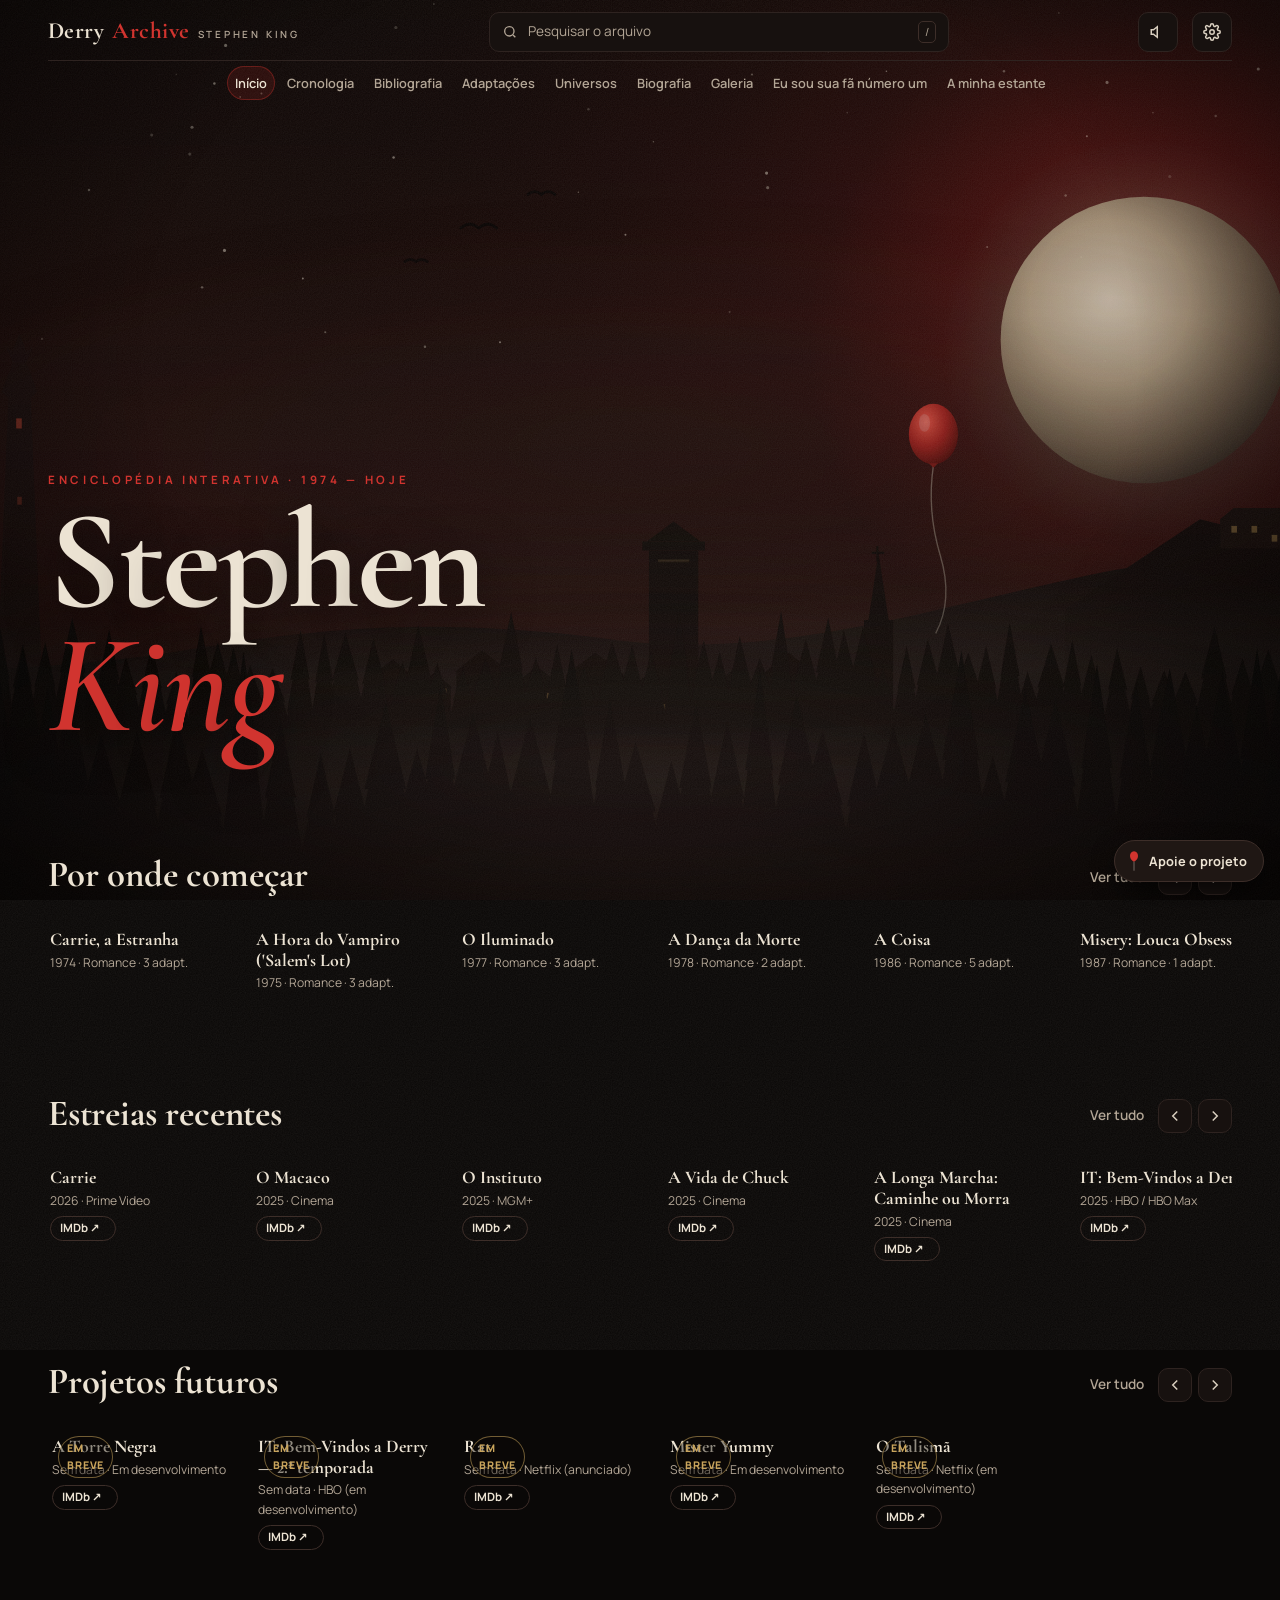
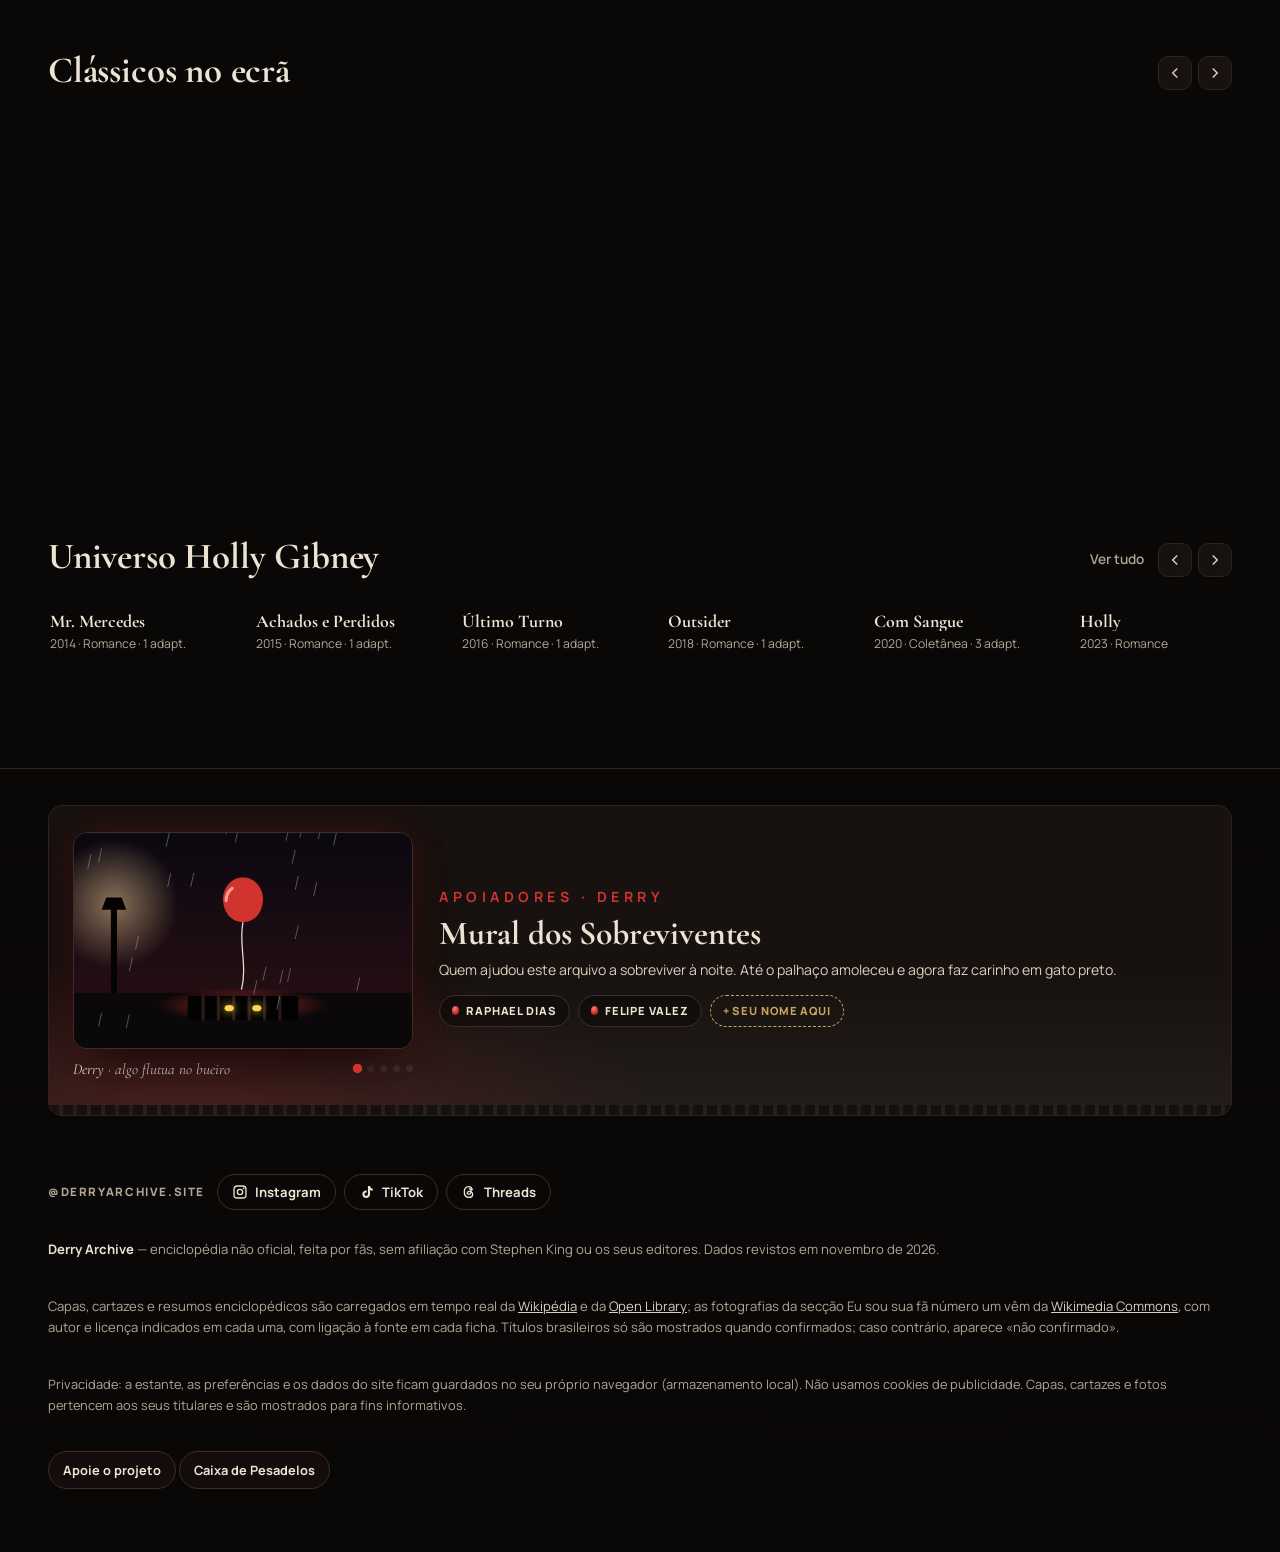
==== commit 92b1e61f: "new.09" ====
--- a/index.html
+++ b/index.html
@@ -1191,6 +1191,74 @@
 .live-pill{position:fixed;left:50%;top:calc(var(--hdr,64px) + 12px);z-index:70;transform:translate(-50%,-12px);opacity:0;display:inline-flex;align-items:center;gap:10px;height:40px;padding:0 8px 0 16px;border-radius:999px;border:1px solid var(--line2);background:rgba(var(--ink-rgb),.88);backdrop-filter:blur(10px);-webkit-backdrop-filter:blur(10px);color:var(--bone);font:inherit;font-size:.82rem;font-weight:700;cursor:pointer;box-shadow:0 14px 40px -12px #000;transition:opacity .5s,transform .5s var(--ease)}
 .live-pill.show{opacity:1;transform:translate(-50%,0)}
 .live-pill b{height:28px;display:inline-grid;place-items:center;padding:0 12px;border-radius:999px;background:var(--red);color:#fff}
+
+/* ==========================================================================
+   REDES SOCIAIS — @derryarchive.site (feed automático do Instagram)
+   ========================================================================== */
+.om-cap{display:none!important}
+#omens .om-link{pointer-events:none;cursor:default}
+.ig-sec{margin:clamp(40px,7vw,80px) 0 clamp(24px,4vw,40px);padding:clamp(18px,3vw,30px);border-radius:var(--r,14px);border:1px solid var(--line2);background:rgba(var(--ink-rgb),.55);backdrop-filter:blur(10px);-webkit-backdrop-filter:blur(10px)}
+.ig-head{display:flex;flex-wrap:wrap;align-items:flex-end;justify-content:space-between;gap:16px;margin-bottom:20px}
+.ig-head h2{margin:2px 0 6px;font-family:var(--serif);font-size:clamp(1.5rem,3.4vw,2.2rem);line-height:1.1}
+.ig-sub{margin:0;color:var(--muted);font-size:.86rem}
+.ig-links{display:flex;flex-wrap:wrap;gap:8px}
+.ig-links .toggle{display:inline-flex;align-items:center;gap:8px}
+.ig-links svg{width:17px;height:17px;flex:none}
+.ig-feed{display:grid;grid-template-columns:repeat(4,minmax(0,1fr));gap:10px}
+.ig-post{position:relative;display:block;aspect-ratio:4/5;border-radius:10px;overflow:hidden;background:#120c0b;border:1px solid var(--line2);color:#f3ece0;text-decoration:none;isolation:isolate}
+.ig-post img,.ig-post video{position:absolute;inset:0;width:100%;height:100%;object-fit:cover;transition:transform .7s var(--ease),opacity .4s}
+.ig-post img{color:transparent;font-size:0}
+.ig-post video{opacity:0}
+.ig-post.playing video{opacity:1}
+.ig-post::after{content:"";position:absolute;inset:0;background:linear-gradient(180deg,rgba(8,6,5,0) 45%,rgba(8,6,5,.88));z-index:1}
+.ig-post:hover img,.ig-post:hover video{transform:scale(1.05)}
+.ig-badge{position:absolute;top:8px;right:8px;z-index:2;padding:4px 8px;border-radius:999px;background:rgba(10,8,7,.72);font-size:.6rem;font-weight:800;letter-spacing:.1em;text-transform:uppercase}
+.ig-post.is-video .ig-badge{background:var(--red);color:#fff}
+.ig-cap{position:absolute;left:10px;right:10px;bottom:10px;z-index:2;text-shadow:0 1px 6px rgba(0,0,0,.8);font-size:.76rem;line-height:1.35;display:-webkit-box;-webkit-line-clamp:4;-webkit-box-orient:vertical;overflow:hidden}
+.ig-cap small{display:block;font-size:.62rem;font-weight:800;letter-spacing:.12em;text-transform:uppercase;color:#ffb3a8;text-shadow:0 1px 6px #000}
+.ig-more{grid-column:1/-1;display:flex;justify-content:space-between;align-items:center;gap:12px;padding:12px 16px;border-radius:10px;border:1px dashed var(--line2);color:var(--muted);text-decoration:none;font-size:.84rem}
+.ig-more b{color:var(--bone)}
+.ig-more:hover{border-color:var(--red);color:var(--bone)}
+.ig-feed.empty{display:block}
+.ig-empty{display:flex;align-items:center;gap:18px;flex-wrap:wrap;padding:18px;border-radius:12px;border:1px dashed var(--line2);text-decoration:none;color:var(--bone)}
+.ig-empty > span:nth-child(2){flex:1 1 260px;display:grid;gap:4px}
+.ig-empty small{color:var(--muted);font-size:.84rem;line-height:1.45}
+.ig-ring{width:62px;height:62px;flex:none;border-radius:50%;padding:3px;background:conic-gradient(from 200deg,#f9ce34,#ee2a7b,#6228d7,#f9ce34);display:grid}
+.ig-ring b{display:grid;place-items:center;border-radius:50%;background:var(--bg);font-family:var(--serif);font-size:1.1rem;color:var(--red2)}
+.ig-empty:hover{border-color:var(--red)}
+html[data-theme=light] .ig-sec{background:rgba(255,252,246,.7)}
+@media (max-width:900px){.ig-feed{grid-template-columns:repeat(3,minmax(0,1fr))}}
+@media (max-width:600px){.ig-feed{grid-template-columns:repeat(2,minmax(0,1fr))}.ig-links{width:100%}.ig-links .toggle{flex:1 1 0;justify-content:center;padding:0 8px}}
+
+/* ==========================================================================
+   DESEMPENHO — fundo em camadas compostas (sem repintar a cada frame)
+   ========================================================================== */
+.sk-world{contain:strict}
+.sk-par{position:absolute;left:0;right:0;bottom:0;height:112%;will-change:transform}
+.sk-world .sk-par svg{position:absolute;left:0;bottom:0;width:100%;height:100%;transform:none;transition:none;filter:none}
+.sk-world .sk-static{filter:blur(.4px)}
+.sk-world .sk-anim{will-change:transform}
+.sk-world::after{background:linear-gradient(180deg,rgba(var(--ink-rgb),.15) 0%,rgba(var(--ink-rgb),.05) 35%,rgba(var(--ink-rgb),.55) 100%);transition:none}
+.sk-dim{position:absolute;inset:0;background:rgb(var(--ink-rgb));opacity:.12;will-change:opacity}
+html[data-theme=light] .sk-world::after{background:linear-gradient(180deg,rgba(245,239,226,.62) 0%,rgba(245,239,226,.42) 40%,rgba(245,239,226,.72) 100%)}
+html[data-theme=light] .sk-dim{background:#f5efe2}
+.sk-stars{animation:none}
+.sk-balloon,.sk-crows{filter:none}
+@media (max-aspect-ratio:1/1){.sk-world .sk-par svg{left:50%;width:auto;aspect-ratio:16/9;transform:translateX(-70%)}}
+/* aparições: o desfoque fica em cada figura (pequena) e não na camada do ecrã inteiro */
+#omens,html[data-theme=light] #omens{filter:none;contain:strict}
+#omens > *{filter:blur(1.3px) saturate(.7) brightness(.9)}
+html[data-theme=light] #omens > *{filter:blur(1.3px) saturate(.6)}
+#omens > .om-mist,#omens > .om-dome{filter:none}
+.fog i,.grain{will-change:transform}
+.fog{contain:strict}
+/* redes no rodapé */
+.ft-social{display:flex;flex-wrap:wrap;align-items:center;gap:8px;margin:18px 0 6px}
+.ft-social > span{font-size:.72rem;font-weight:800;letter-spacing:.14em;text-transform:uppercase;color:var(--muted);margin-right:4px}
+.ft-social a{display:inline-flex;align-items:center;gap:7px;height:36px;padding:0 14px;border-radius:999px;border:1px solid var(--line2);color:var(--bone);text-decoration:none;font-size:.82rem;font-weight:700;transition:border-color .2s,background .2s}
+.ft-social a:hover{border-color:var(--red);background:rgba(166,27,27,.14)}
+.ft-social svg{width:16px;height:16px}
+.ig-sec[hidden]{display:none}
 </style>
 <script>
 /* aplica preferências antes de pintar, para evitar flashes */
@@ -1201,7 +1269,7 @@
 </head>
 <body>
 <a class="skip" href="#main">Saltar para o conteúdo</a>
-<div class="sk-world" aria-hidden="true"><svg viewBox="0 0 1600 900" preserveAspectRatio="xMidYMax slice" xmlns="http://www.w3.org/2000/svg">
+<div class="sk-world" aria-hidden="true"><div class="sk-par"><svg class="sk-static" viewBox="0 0 1600 900" preserveAspectRatio="xMidYMax slice" xmlns="http://www.w3.org/2000/svg">
 <defs>
 <linearGradient id="skSky" x1="0" y1="0" x2="0" y2="1"><stop offset="0" stop-color="#0c0807"/><stop offset=".45" stop-color="#1c0b0a"/><stop offset=".72" stop-color="#2a0f0d"/><stop offset="1" stop-color="#0a0807"/></linearGradient>
 <radialGradient id="skGlow" cx=".8" cy=".32" r=".55"><stop offset="0" stop-color="#a61b1b" stop-opacity=".42"/><stop offset=".5" stop-color="#5a1212" stop-opacity=".16"/><stop offset="1" stop-color="#000" stop-opacity="0"/></radialGradient>
@@ -1236,11 +1304,11 @@
 <path class="sk-far" fill="#0d0807" d="M-60 760L-40 659L-20 760ZM-56 732L-40 659L-24 732ZM-51 704L-40 659L-29 704ZM-37 760L-20 669L-3 760ZM-33 735L-20 669L-6 735ZM-29 709L-20 669L-10 709ZM-9 760L6 683L21 760ZM-6 738L6 683L18 738ZM-2 717L6 683L15 717ZM7 760L23 684L40 760ZM10 739L23 684L36 739ZM14 718L23 684L33 718ZM24 760L41 694L57 760ZM28 741L41 694L54 741ZM31 723L41 694L50 723ZM43 760L58 666L74 760ZM46 734L58 666L70 734ZM50 707L58 666L67 707ZM55 760L73 688L91 760ZM59 740L73 688L87 740ZM63 720L73 688L83 720ZM71 760L92 656L112 760ZM76 731L92 656L108 731ZM80 702L92 656L103 702ZM91 760L111 694L131 760ZM95 742L111 694L126 742ZM100 723L111 694L122 723ZM115 760L134 676L153 760ZM119 737L134 676L149 737ZM123 713L134 676L145 713ZM131 760L151 645L172 760ZM135 728L151 645L168 728ZM140 696L151 645L163 696ZM159 760L175 643L191 760ZM163 727L175 643L187 727ZM166 694L175 643L184 694ZM175 760L195 656L216 760ZM180 731L195 656L211 731ZM184 702L195 656L207 702ZM195 760L214 692L233 760ZM199 741L214 692L229 741ZM204 722L214 692L225 722ZM215 760L229 658L243 760ZM218 731L229 658L240 731ZM222 703L229 658L237 703ZM234 760L249 671L264 760ZM237 735L249 671L261 735ZM240 710L249 671L257 710ZM252 760L269 670L286 760ZM255 735L269 670L282 735ZM259 710L269 670L278 710ZM272 760L293 648L315 760ZM277 729L293 648L310 729ZM282 697L293 648L305 697ZM293 760L310 698L327 760ZM297 743L310 698L324 743ZM301 726L310 698L320 726ZM310 760L326 658L342 760ZM313 731L326 658L338 731ZM317 703L326 658L335 703ZM324 760L341 683L358 760ZM328 738L341 683L355 738ZM332 717L341 683L351 717ZM348 760L364 672L380 760ZM351 735L364 672L377 735ZM355 711L364 672L373 711ZM371 760L386 697L402 760ZM374 742L386 697L398 742ZM377 725L386 697L395 725ZM394 760L408 655L423 760ZM397 731L408 655L420 731ZM400 701L408 655L417 701ZM404 760L423 670L442 760ZM408 735L423 670L438 735ZM412 709L423 670L434 709ZM421 760L437 674L454 760ZM425 736L437 674L450 736ZM428 712L437 674L446 712ZM436 760L452 690L469 760ZM440 740L452 690L465 740ZM443 721L452 690L462 721ZM453 760L472 693L491 760ZM457 741L472 693L487 741ZM461 723L472 693L483 723ZM482 760L497 659L511 760ZM485 732L497 659L508 732ZM488 703L497 659L505 703ZM504 760L518 662L532 760ZM507 733L518 662L529 733ZM510 705L518 662L526 705ZM515 760L537 661L559 760ZM520 732L537 661L554 732ZM525 704L537 661L549 704ZM543 760L562 666L581 760ZM548 734L562 666L577 734ZM552 707L562 666L573 707ZM570 760L588 687L606 760ZM574 740L588 687L602 740ZM578 719L588 687L598 719ZM583 760L602 654L622 760ZM587 730L602 654L617 730ZM592 700L602 654L613 700ZM601 760L619 688L637 760ZM605 740L619 688L633 740ZM609 720L619 688L629 720ZM625 760L642 692L659 760ZM629 741L642 692L655 741ZM633 722L642 692L651 722ZM641 760L662 684L683 760ZM646 739L662 684L679 739ZM650 718L662 684L674 718ZM666 760L685 643L704 760ZM670 727L685 643L700 727ZM674 694L685 643L695 694ZM689 760L707 683L725 760ZM693 738L707 683L721 738ZM697 717L707 683L717 717ZM712 760L726 671L741 760ZM715 735L726 671L737 735ZM718 710L726 671L734 710ZM733 760L750 691L768 760ZM737 741L750 691L764 741ZM740 721L750 691L760 721ZM755 760L775 669L796 760ZM759 735L775 669L792 735ZM764 709L775 669L787 709ZM776 760L793 672L810 760ZM779 735L793 672L806 735ZM783 711L793 672L802 711ZM793 760L810 678L828 760ZM797 737L810 678L824 737ZM801 714L810 678L820 714ZM820 760L835 642L849 760ZM823 727L835 642L846 727ZM826 694L835 642L843 694ZM839 760L857 668L874 760ZM843 734L857 668L870 734ZM847 709L857 668L866 709ZM855 760L871 678L888 760ZM858 737L871 678L884 737ZM862 714L871 678L880 714ZM873 760L889 664L906 760ZM876 733L889 664L903 733ZM880 706L889 664L899 706ZM885 760L907 684L929 760ZM890 739L907 684L924 739ZM895 717L907 684L919 717ZM910 760L926 642L941 760ZM914 727L926 642L938 727ZM917 694L926 642L934 694ZM928 760L948 667L967 760ZM932 734L948 667L963 734ZM937 708L948 667L959 708ZM949 760L968 648L987 760ZM953 729L968 648L982 729ZM957 697L968 648L978 697ZM964 760L982 659L1001 760ZM968 732L982 659L997 732ZM972 703L982 659L993 703ZM979 760L999 656L1020 760ZM983 731L999 656L1016 731ZM988 702L999 656L1011 702ZM1000 760L1017 691L1033 760ZM1004 741L1017 691L1029 741ZM1008 721L1017 691L1026 721ZM1023 760L1038 673L1052 760ZM1026 736L1038 673L1049 736ZM1030 711L1038 673L1046 711ZM1039 760L1057 667L1076 760ZM1043 734L1057 667L1072 734ZM1047 708L1057 667L1068 708ZM1056 760L1075 653L1095 760ZM1060 730L1075 653L1091 730ZM1065 700L1075 653L1086 700ZM1071 760L1093 679L1114 760ZM1076 737L1093 679L1109 737ZM1081 715L1093 679L1105 715ZM1093 760L1109 673L1126 760ZM1096 736L1109 673L1122 736ZM1100 711L1109 673L1118 711ZM1115 760L1130 652L1145 760ZM1118 730L1130 652L1142 730ZM1122 700L1130 652L1139 700ZM1131 760L1146 696L1161 760ZM1135 742L1146 696L1158 742ZM1138 724L1146 696L1155 724ZM1145 760L1167 671L1188 760ZM1150 735L1167 671L1184 735ZM1155 710L1167 671L1179 710ZM1172 760L1186 668L1200 760ZM1175 734L1186 668L1197 734ZM1178 709L1186 668L1194 709ZM1187 760L1203 681L1219 760ZM1190 738L1203 681L1215 738ZM1194 716L1203 681L1212 716ZM1211 760L1226 675L1241 760ZM1215 736L1226 675L1238 736ZM1218 712L1226 675L1235 712ZM1231 760L1247 691L1262 760ZM1235 741L1247 691L1259 741ZM1238 721L1247 691L1255 721ZM1248 760L1268 695L1288 760ZM1252 742L1268 695L1284 742ZM1257 724L1268 695L1279 724ZM1268 760L1287 696L1307 760ZM1272 742L1287 696L1302 742ZM1276 724L1287 696L1298 724ZM1292 760L1313 656L1334 760ZM1297 731L1313 656L1329 731ZM1301 702L1313 656L1324 702ZM1320 760L1338 684L1356 760ZM1324 739L1338 684L1352 739ZM1328 717L1338 684L1348 717ZM1339 760L1361 676L1383 760ZM1344 737L1361 676L1378 737ZM1349 713L1361 676L1373 713ZM1365 760L1380 699L1395 760ZM1369 743L1380 699L1392 743ZM1372 726L1380 699L1388 726ZM1380 760L1399 699L1418 760ZM1384 743L1399 699L1414 743ZM1389 726L1399 699L1410 726ZM1403 760L1425 644L1447 760ZM1408 728L1425 644L1442 728ZM1413 695L1425 644L1437 695ZM1428 760L1442 689L1457 760ZM1431 740L1442 689L1453 740ZM1434 720L1442 689L1450 720ZM1453 760L1467 698L1482 760ZM1456 743L1467 698L1479 743ZM1459 726L1467 698L1475 726ZM1471 760L1489 643L1508 760ZM1475 727L1489 643L1504 727ZM1479 695L1489 643L1500 695ZM1483 760L1504 698L1525 760ZM1488 743L1504 698L1520 743ZM1493 725L1504 698L1516 725ZM1504 760L1526 681L1548 760ZM1509 738L1526 681L1543 738ZM1514 716L1526 681L1539 716ZM1522 760L1544 691L1565 760ZM1527 741L1544 691L1561 741ZM1532 721L1544 691L1556 721ZM1543 760L1558 678L1574 760ZM1546 737L1558 678L1570 737ZM1550 714L1558 678L1567 714ZM1564 760L1580 671L1596 760ZM1568 735L1580 671L1593 735ZM1571 710L1580 671L1589 710ZM1580 760L1602 694L1623 760ZM1585 741L1602 694L1619 741ZM1589 723L1602 694L1614 723ZM1606 760L1625 687L1644 760ZM1610 740L1625 687L1640 740ZM1614 719L1625 687L1635 719ZM1626 760L1642 666L1659 760ZM1629 734L1642 666L1655 734ZM1633 707L1642 666L1651 707ZM1644 760L1659 671L1673 760ZM1647 735L1659 671L1670 735ZM1651 710L1659 671L1667 710ZM-40 758H1660V900H-40Z"/>
 <ellipse cx="800" cy="800" rx="900" ry="60" fill="url(#skMist)"/>
 <path class="sk-near" fill="#070504" d="M-65 900L-40 693L-15 900ZM-59 842L-40 693L-21 842ZM-54 784L-40 693L-26 784ZM-33 900L-9 761L15 900ZM-28 861L-9 761L9 861ZM-23 822L-9 761L4 822ZM-5 900L18 701L41 900ZM-0 844L18 701L35 844ZM5 789L18 701L30 789ZM31 900L55 752L79 900ZM36 859L55 752L73 859ZM41 817L55 752L68 817ZM56 900L83 680L110 900ZM62 839L83 680L104 839ZM68 777L83 680L98 777ZM85 900L113 671L141 900ZM91 836L113 671L135 836ZM97 772L113 671L129 772ZM111 900L139 759L167 900ZM117 861L139 759L161 861ZM123 821L139 759L155 821ZM146 900L171 715L195 900ZM152 848L171 715L190 848ZM157 796L171 715L184 796ZM161 900L191 674L221 900ZM167 837L191 674L214 837ZM174 773L191 674L208 773ZM199 900L226 687L253 900ZM205 840L226 687L247 840ZM211 781L226 687L241 781ZM217 900L249 674L282 900ZM224 837L249 674L275 837ZM231 773L249 674L268 773ZM243 900L271 711L299 900ZM249 847L271 711L292 847ZM255 794L271 711L286 794ZM261 900L291 717L321 900ZM268 849L291 717L314 849ZM274 798L291 717L308 798ZM286 900L319 752L352 900ZM294 859L319 752L344 859ZM301 817L319 752L337 817ZM320 900L351 749L382 900ZM327 858L351 749L376 858ZM334 816L351 749L369 816ZM359 900L387 737L416 900ZM365 854L387 737L410 854ZM371 809L387 737L404 809ZM377 900L409 765L441 900ZM384 862L409 765L434 862ZM391 825L409 765L427 825ZM423 900L446 678L470 900ZM428 838L446 678L465 838ZM433 775L446 678L460 775ZM454 900L479 737L504 900ZM460 854L479 737L498 854ZM465 809L479 737L493 809ZM492 900L515 769L538 900ZM497 863L515 769L533 863ZM502 827L515 769L528 827ZM515 900L541 764L568 900ZM521 862L541 764L562 862ZM526 824L541 764L556 824ZM540 900L573 723L606 900ZM547 851L573 723L599 851ZM554 801L573 723L591 801ZM573 900L601 764L630 900ZM579 862L601 764L624 862ZM585 824L601 764L617 824ZM598 900L622 707L646 900ZM603 846L622 707L640 846ZM608 792L622 707L635 792ZM617 900L651 732L684 900ZM625 853L651 732L676 853ZM632 806L651 732L669 806ZM647 900L673 749L699 900ZM653 858L673 749L693 858ZM658 815L673 749L687 815ZM668 900L702 737L736 900ZM676 854L702 737L729 854ZM683 809L702 737L721 809ZM709 900L739 676L769 900ZM716 837L739 676L762 837ZM722 775L739 676L756 775ZM749 900L773 719L798 900ZM754 849L773 719L792 849ZM760 799L773 719L787 799ZM765 900L796 759L827 900ZM772 861L796 759L821 861ZM779 821L796 759L814 821ZM803 900L828 776L854 900ZM808 865L828 776L848 865ZM814 831L828 776L843 831ZM824 900L850 722L876 900ZM829 850L850 722L870 850ZM835 800L850 722L864 800ZM851 900L878 739L905 900ZM857 855L878 739L899 855ZM863 810L878 739L893 810ZM884 900L907 693L929 900ZM889 842L907 693L924 842ZM894 784L907 693L919 784ZM909 900L940 716L972 900ZM916 848L940 716L965 848ZM923 797L940 716L958 797ZM930 900L963 748L996 900ZM937 858L963 748L989 858ZM945 815L963 748L981 815ZM974 900L1000 750L1027 900ZM980 858L1000 750L1021 858ZM985 816L1000 750L1015 816ZM993 900L1026 744L1060 900ZM1000 856L1026 744L1052 856ZM1008 813L1026 744L1045 813ZM1022 900L1055 733L1088 900ZM1030 853L1055 733L1081 853ZM1037 807L1055 733L1074 807ZM1057 900L1087 677L1117 900ZM1064 838L1087 677L1110 838ZM1070 775L1087 677L1103 775ZM1087 900L1115 771L1143 900ZM1093 864L1115 771L1137 864ZM1099 828L1115 771L1130 828ZM1112 900L1144 712L1176 900ZM1119 847L1144 712L1169 847ZM1126 795L1144 712L1162 795ZM1139 900L1171 720L1203 900ZM1146 849L1171 720L1196 849ZM1153 799L1171 720L1189 799ZM1183 900L1208 689L1233 900ZM1188 841L1208 689L1227 841ZM1194 782L1208 689L1222 782ZM1217 900L1243 706L1268 900ZM1222 846L1243 706L1263 846ZM1228 791L1243 706L1257 791ZM1241 900L1273 693L1304 900ZM1248 842L1273 693L1297 842ZM1255 784L1273 693L1290 784ZM1267 900L1297 726L1327 900ZM1274 851L1297 726L1320 851ZM1280 803L1297 726L1314 803ZM1289 900L1320 696L1352 900ZM1295 843L1320 696L1345 843ZM1302 786L1320 696L1338 786ZM1325 900L1351 675L1376 900ZM1330 837L1351 675L1371 837ZM1336 774L1351 675L1365 774ZM1346 900L1376 673L1405 900ZM1353 836L1376 673L1398 836ZM1359 773L1376 673L1392 773ZM1370 900L1396 732L1421 900ZM1376 853L1396 732L1416 853ZM1381 806L1396 732L1410 806ZM1407 900L1431 673L1454 900ZM1412 836L1431 673L1449 836ZM1417 773L1431 673L1444 773ZM1439 900L1463 686L1486 900ZM1445 840L1463 686L1481 840ZM1450 780L1463 686L1476 780ZM1464 900L1491 776L1517 900ZM1470 865L1491 776L1511 865ZM1476 831L1491 776L1505 831ZM1496 900L1521 702L1546 900ZM1501 845L1521 702L1541 845ZM1507 789L1521 702L1535 789ZM1527 900L1553 719L1579 900ZM1532 849L1553 719L1574 849ZM1538 799L1553 719L1568 799ZM1551 900L1582 692L1614 900ZM1558 842L1582 692L1607 842ZM1565 783L1582 692L1600 783ZM1582 900L1610 693L1637 900ZM1588 842L1610 693L1631 842ZM1594 784L1610 693L1625 784ZM1610 900L1638 755L1666 900ZM1616 859L1638 755L1660 859ZM1623 819L1638 755L1654 819ZM1633 900L1659 687L1686 900ZM1639 840L1659 687L1680 840ZM1644 781L1659 687L1674 781ZM-40 898H1660V900H-40Z"/>
-<!-- corvos -->
-<g class="sk-crows" fill="none" stroke="#0a0606" stroke-width="2.4" stroke-linecap="round"><path d="M640 300q8-7 16 0q8-7 16 0"/><path d="M700 270q6-5 12 0q6-5 12 0"/><path d="M590 330q5-4 10 0q5-4 10 0"/></g>
-<!-- o balão vermelho -->
-<g class="sk-balloon"><path d="M1062 512q-6 40 6 80t-4 70" fill="none" stroke="#d8cbb8" stroke-opacity=".5" stroke-width="1.2"/><ellipse cx="1062" cy="484" rx="22" ry="27" fill="url(#skBal)"/><path d="M1058 510l4 4 4-4z" fill="#8e1714"/><ellipse cx="1054" cy="474" rx="5" ry="8" fill="#fff" opacity=".18"/></g>
-</svg></div>
+
+
+
+</svg><svg class="sk-anim" viewBox="0 0 1600 900" preserveAspectRatio="xMidYMax slice" xmlns="http://www.w3.org/2000/svg"><defs><filter id="skSoft" x="-20%" y="-20%" width="140%" height="140%"><feGaussianBlur stdDeviation="1.1"/></filter></defs><g class="sk-crows" filter="url(#skSoft)" fill="none" stroke="#0a0606" stroke-width="2.4" stroke-linecap="round"><path d="M640 300q8-7 16 0q8-7 16 0"/><path d="M700 270q6-5 12 0q6-5 12 0"/><path d="M590 330q5-4 10 0q5-4 10 0"/></g><!-- o balão vermelho -->
+<g class="sk-balloon" filter="url(#skSoft)"><path d="M1062 512q-6 40 6 80t-4 70" fill="none" stroke="#d8cbb8" stroke-opacity=".5" stroke-width="1.2"/><ellipse cx="1062" cy="484" rx="22" ry="27" fill="url(#skBal)"/><path d="M1058 510l4 4 4-4z" fill="#8e1714"/><ellipse cx="1054" cy="474" rx="5" ry="8" fill="#fff" opacity=".18"/></g></svg></div><div class="sk-dim"></div></div>
 <div class="fog" aria-hidden="true"><i></i><i></i><i></i></div>
 <div class="grain" aria-hidden="true"></div>
 <div class="vignette" aria-hidden="true"></div>
@@ -1297,6 +1365,21 @@
   </div>
   <div class="wrap">
     <div id="homeRows"></div>
+    <section class="ig-sec reveal" id="igSec" aria-labelledby="h-ig" hidden>
+      <div class="ig-head">
+        <div>
+          <p class="eyebrow">Derry Archive nas redes</p>
+          <h2 id="h-ig">@derryarchive.site</h2>
+          <p class="ig-sub" id="igSub">Os vídeos e posts mais recentes do Instagram aparecem aqui automaticamente.</p>
+        </div>
+        <div class="ig-links">
+          <a class="toggle" href="https://www.instagram.com/derryarchive.site/" target="_blank" rel="noopener"><svg viewBox="0 0 24 24" aria-hidden="true"><rect x="3" y="3" width="18" height="18" rx="5" fill="none" stroke="currentColor" stroke-width="2"/><circle cx="12" cy="12" r="4" fill="none" stroke="currentColor" stroke-width="2"/><circle cx="17.5" cy="6.5" r="1.3" fill="currentColor"/></svg>Instagram</a>
+          <a class="toggle" href="https://www.tiktok.com/@derryarchive.site" target="_blank" rel="noopener"><svg viewBox="0 0 24 24" aria-hidden="true"><path fill="currentColor" d="M16.6 3c.3 2.2 1.7 3.8 4 4v3.1c-1.5.1-2.9-.4-4-1.2v6.3c0 3.4-2.6 5.8-5.8 5.8S5 18.6 5 15.4c0-3.5 3-6 6.5-5.6v3.2c-1.6-.4-3.2.7-3.2 2.4 0 1.4 1.1 2.5 2.5 2.5 1.5 0 2.6-1.1 2.6-2.8V3z"/></svg>TikTok</a>
+          <a class="toggle" href="https://www.threads.com/@derryarchive.site" target="_blank" rel="noopener"><svg viewBox="0 0 24 24" aria-hidden="true"><path fill="none" stroke="currentColor" stroke-width="2" stroke-linecap="round" d="M17 8.5C16 5.5 13.8 4 11.6 4 7.8 4 5 7 5 12s2.8 8 6.8 8c3.3 0 5.7-2 5.7-4.8 0-3.6-4.2-4.6-6.6-3.8-1.8.6-2.2 2.9-.4 3.6 2.3.9 4.8-.6 4.8-4.4 0-2-1-3.3-3-3.3"/></svg>Threads</a>
+        </div>
+      </div>
+      <div class="ig-feed" id="igFeed" aria-live="polite"></div>
+    </section>
   </div>
 </section>
 
@@ -1488,10 +1571,11 @@
         <div class="sp-chips" id="spWall"></div>
       </div>
     </section>
+    <nav class="ft-social" aria-label="Redes sociais"><span>@derryarchive.site</span><a href="https://www.instagram.com/derryarchive.site/" target="_blank" rel="noopener"><svg viewBox="0 0 24 24" aria-hidden="true"><rect x="3" y="3" width="18" height="18" rx="5" fill="none" stroke="currentColor" stroke-width="2"/><circle cx="12" cy="12" r="4" fill="none" stroke="currentColor" stroke-width="2"/><circle cx="17.5" cy="6.5" r="1.3" fill="currentColor"/></svg>Instagram</a><a href="https://www.tiktok.com/@derryarchive.site" target="_blank" rel="noopener"><svg viewBox="0 0 24 24" aria-hidden="true"><path fill="currentColor" d="M16.6 3c.3 2.2 1.7 3.8 4 4v3.1c-1.5.1-2.9-.4-4-1.2v6.3c0 3.4-2.6 5.8-5.8 5.8S5 18.6 5 15.4c0-3.5 3-6 6.5-5.6v3.2c-1.6-.4-3.2.7-3.2 2.4 0 1.4 1.1 2.5 2.5 2.5 1.5 0 2.6-1.1 2.6-2.8V3z"/></svg>TikTok</a><a href="https://www.threads.com/@derryarchive.site" target="_blank" rel="noopener"><svg viewBox="0 0 24 24" aria-hidden="true"><path fill="none" stroke="currentColor" stroke-width="2" stroke-linecap="round" d="M17 8.5C16 5.5 13.8 4 11.6 4 7.8 4 5 7 5 12s2.8 8 6.8 8c3.3 0 5.7-2 5.7-4.8 0-3.6-4.2-4.6-6.6-3.8-1.8.6-2.2 2.9-.4 3.6 2.3.9 4.8-.6 4.8-4.4 0-2-1-3.3-3-3.3"/></svg>Threads</a></nav>
     <p><b style="color:var(--bone)">Derry Archive</b> — enciclopédia não oficial, feita por fãs, sem afiliação com Stephen King ou os seus editores. Dados revistos em novembro de 2026.</p>
     <p>Capas, cartazes e resumos enciclopédicos são carregados em tempo real da <a href="https://www.wikipedia.org" target="_blank" rel="noopener">Wikipédia</a> e da <a href="https://openlibrary.org" target="_blank" rel="noopener">Open Library</a>; as fotografias da secção Eu sou sua fã número um vêm da <a href="https://commons.wikimedia.org" target="_blank" rel="noopener">Wikimedia Commons</a>, com autor e licença indicados em cada uma, com ligação à fonte em cada ficha. Títulos brasileiros só são mostrados quando confirmados; caso contrário, aparece «não confirmado».</p>
       <p style="font-size:.8rem;color:var(--muted)">Privacidade: a estante, as preferências e os dados do site ficam guardados no seu próprio navegador (armazenamento local). Não usamos cookies de publicidade. Capas, cartazes e fotos pertencem aos seus titulares e são mostrados para fins informativos.</p>
-      <p><button class="btn sm" type="button" data-open-support>Apoie o projeto</button> <button class="btn sm" type="button" data-open-box>Caixa de Pesadelos</button> &nbsp; Feito por <a href="https://instagram.com/jefefnds" target="_blank" rel="noopener">@jefefnds</a></p>
+      <p><button class="btn sm" type="button" data-open-support>Apoie o projeto</button> <button class="btn sm" type="button" data-open-box>Caixa de Pesadelos</button></p>
 </div>
 </footer>
 
@@ -1547,7 +1631,7 @@
       <button type="button" class="sp-tier" data-v="0"><b>Qualquer valor</b><span>Karma bom garantido. O palhaço do bueiro te deixa em paz*.</span></button>
     </div>
     <p class="sp-foot">*Garantia não oficial. O palhaço não assina contrato. Sem grana? Sem problema: contar do site pra um amigo já ajuda um monte.</p>
-    <div class="sp-actions"><a class="btn sm" href="https://instagram.com/jefefnds" target="_blank" rel="noopener">Seguir @jefefnds no Instagram</a><button class="btn sm" id="spShare" type="button">Compartilhar o site</button><button class="btn sm" id="spClose" type="button">Fechar</button></div>
+    <div class="sp-actions"><a class="btn sm" href="https://www.instagram.com/derryarchive.site/" target="_blank" rel="noopener">Seguir @derryarchive.site no Instagram</a><button class="btn sm" id="spShare" type="button">Compartilhar o site</button><button class="btn sm" id="spClose" type="button">Fechar</button></div>
   </div>
 </dialog>
 
@@ -2102,7 +2186,11 @@
   liveFetch().then(d => {
     if (!d) return;
     const before = new Set([...WORKS, ...ADAPTS].map(x => liveArt(x.w)));
-    const fresh = d.works.concat(d.adapts).filter(r => !before.has(r.w)).length;
+    const titles = new Set([...WORKS, ...ADAPTS].map(x => liveNorm(x.t)));
+    const known = new Set(WORKS.map(w => liveArt(w.w)));
+    /* mesmas regras do liveMerge: só conta o que realmente entraria no arquivo */
+    const fresh = d.works.filter(r => !before.has(r.w) && !titles.has(liveNorm(r.t)) && r.y && r.y >= NOW_Y - 3).length
+      + d.adapts.filter(r => !before.has(r.w) && r.y && r.y >= NOW_Y - 2 && (r.src || []).some(a => known.has(a))).length;
     const futureOut = ADAPTS.filter(a => a.st === 'futuro').some(a => d.adapts.some(r => r.w === liveArt(a.w) && r.date && r.date <= new Date().toISOString().slice(0, 10)));
     store.set(LIVE_KEY, d);
     if (fresh || futureOut) {
@@ -2113,6 +2201,80 @@
       document.body.appendChild(b); requestAnimationFrame(() => b.classList.add('show'));
     }
   });
+}
+
+/* ============================== redes sociais: feed automático do Instagram ==============================
+   O Instagram não deixa um site ler o perfil diretamente. Para os posts e vídeos aparecerem sozinhos, crie um
+   feed JSON gratuito em https://behold.so (ligue a conta @derryarchive.site) e cole o endereço em IG_FEED.
+   O site lê o feed a cada visita (cache de 30 min); cada post novo que publicar entra aqui sem mexer no código. */
+const SOCIAL = {
+  handle: 'derryarchive.site',
+  ig: 'https://www.instagram.com/derryarchive.site/',
+  tiktok: 'https://www.tiktok.com/@derryarchive.site',
+  threads: 'https://www.threads.com/@derryarchive.site',
+  IG_FEED: ''   /* ex.: 'https://feeds.behold.so/XXXXXXXXXXXX' */
+};
+const IG_KEY = 'sk-ig1', IG_TTL = 30 * 60 * 1000;
+function igNormalize(d) {
+  const list = Array.isArray(d) ? d : (d && (d.posts || d.data || d.items)) || [];
+  return list.map(p => {
+    const type = String(p.mediaType || p.media_type || p.type || 'IMAGE').toUpperCase();
+    const sz = p.sizes || {};
+    const pick = k => sz[k] && sz[k].mediaUrl;
+    const img = pick('medium') || pick('small') || pick('large') || p.thumbnailUrl || p.thumbnail_url || (type !== 'VIDEO' && (p.mediaUrl || p.media_url)) || '';
+    const kids = p.children || (p.children && p.children.data) || [];
+    return {
+      id: p.id, url: p.permalink || p.url || SOCIAL.ig, img,
+      video: type === 'VIDEO' || type === 'REELS' ? (p.mediaUrl || p.media_url || '') : '',
+      type, multi: type === 'CAROUSEL_ALBUM' || (Array.isArray(kids) && kids.length > 1),
+      cap: String(p.prunedCaption || p.caption || '').trim(), t: p.timestamp || ''
+    };
+  }).filter(p => p.img).sort((a, b) => String(b.t).localeCompare(String(a.t)));
+}
+function igRender(posts) {
+  const box = $('#igFeed'), sec = $('#igSec'); if (!box) return;
+  if (sec) sec.hidden = !(posts && posts.length);   /* sem posts: a secção não aparece; as redes ficam no rodapé */
+  if (!posts || !posts.length) {
+    box.classList.add('empty');
+    box.innerHTML = `<a class="ig-empty" href="${SOCIAL.ig}" target="_blank" rel="noopener">
+      <span class="ig-ring"><b>DA</b></span>
+      <span><b>Siga @${SOCIAL.handle}</b><small>Vídeos, curiosidades e novidades do universo Stephen King — os posts novos aparecem aqui assim que forem publicados.</small></span>
+      <span class="btn sm primary">Abrir o Instagram</span></a>`;
+    return;
+  }
+  box.classList.remove('empty');
+  const fmt = t => { const d = new Date(t); return isNaN(d) ? '' : d.toLocaleDateString('pt-BR', { day: '2-digit', month: 'short' }); };
+  box.innerHTML = posts.slice(0, 8).map(p => `<a class="ig-post${p.video ? ' is-video' : ''}" href="${esc(p.url)}" target="_blank" rel="noopener" title="${esc(p.cap.slice(0, 140))}">
+      <img src="${esc(p.img)}" alt="${esc(p.cap.slice(0, 120) || 'Post de @' + SOCIAL.handle)}" loading="lazy" decoding="async" referrerpolicy="no-referrer">
+      ${p.video ? `<video muted loop playsinline preload="none" data-src="${esc(p.video)}"></video>` : ''}
+      <span class="ig-badge">${p.video ? '▶ Vídeo' : p.multi ? '❐ Álbum' : 'Post'}</span>
+      <span class="ig-cap"><small>${fmt(p.t)}</small>${esc(p.cap.slice(0, 110))}${p.cap.length > 110 ? '…' : ''}</span>
+    </a>`).join('') + `<a class="ig-more" href="${SOCIAL.ig}" target="_blank" rel="noopener"><span>Ver tudo no Instagram</span><b>@${SOCIAL.handle} ›</b></a>`;
+  const n = posts.length; const sub = $('#igSub');
+  if (sub) sub.textContent = 'Sincronizado automaticamente com o Instagram — ' + (n > 8 ? 'os 8 posts mais recentes.' : n + (n === 1 ? ' post.' : ' posts.'));
+}
+/* vídeos: tocam sem som ao passar o rato (só em computadores) */
+if (matchMedia('(hover: hover)').matches) {
+  document.addEventListener('pointerover', e => {
+    const a = e.target.closest && e.target.closest('.ig-post.is-video'); if (!a || reduced()) return;
+    const v = a.querySelector('video'); if (!v) return;
+    if (!v.src) v.src = v.dataset.src;
+    v.play().then(() => a.classList.add('playing')).catch(() => {});
+  });
+  document.addEventListener('pointerout', e => {
+    const a = e.target.closest && e.target.closest('.ig-post.is-video'); if (!a || a.contains(e.relatedTarget)) return;
+    const v = a.querySelector('video'); if (v) { v.pause(); a.classList.remove('playing'); }
+  });
+}
+function igLoad() {
+  const c = store.get(IG_KEY, null);
+  if (c && c.src === SOCIAL.IG_FEED) igRender(c.posts);
+  else igRender(null);
+  if (!SOCIAL.IG_FEED || (c && c.src === SOCIAL.IG_FEED && Date.now() - c.t < IG_TTL)) return;
+  fetch(SOCIAL.IG_FEED, { cache: 'no-store' }).then(r => r.ok ? r.json() : null).then(d => {
+    if (!d) return; const posts = igNormalize(d);
+    store.set(IG_KEY, { src: SOCIAL.IG_FEED, t: Date.now(), posts }); igRender(posts);
+  }).catch(() => {});
 }
 const BY = new Map();
 WORKS.forEach(w => { w.kind = 'work'; BY.set(w.id, w); });
@@ -4087,7 +4249,9 @@
     const el = document.createElement('div'); el.className = cls; if (style) el.style.cssText = style; el.innerHTML = html || '';
     layer.appendChild(el); setTimeout(() => el.remove(), life); return el;
   };
+  /* as aparições são só ambiente de fundo: não mostram legenda nem referência à obra */
   const caption = (tag, txt, ms = 5200) => {
+    return;
     cap.innerHTML = `<small>${esc(tag)}</small>${esc(txt)}`; cap.classList.add('show');
     clearTimeout(capT); capT = setTimeout(() => cap.classList.remove('show', 'link'), ms);
   };
@@ -4239,7 +4403,7 @@
     last = k; busy = true;
     const ms = events[k]();
     let tgt = OM_BOOK[k]; if (k === 'door') tgt = /1408/.test(cap.textContent) ? 'c-1408' : 'shining';
-    if (tgt && BY.has(tgt)) {
+    if (false && tgt && BY.has(tgt)) {
       cap.dataset.open = tgt; cap.classList.add('link'); cap.insertAdjacentHTML('beforeend', '<em class="om-go"> · ver ficha ›</em>');
       layer.querySelectorAll(LINKABLE).forEach(el => { el.classList.add('om-link'); el.dataset.open = tgt; });
     } else { delete cap.dataset.open; cap.classList.remove('link'); }
@@ -4326,8 +4490,8 @@
     const c = cfg();
     if (!c) {
       try { await navigator.clipboard.writeText(`[${type}] ${text}`); } catch (e) {}
-      toast('A caixa está em manutenção. Copiei sua mensagem: mande por DM no Instagram @jefefnds.');
-      window.open('https://instagram.com/jefefnds', '_blank', 'noopener'); return;
+      toast('A caixa está em manutenção. Copiei sua mensagem: mande por DM no Instagram @derryarchive.site.');
+      window.open('https://www.instagram.com/derryarchive.site/', '_blank', 'noopener'); return;
     }
     const body = new URLSearchParams(); body.set(c.msg, `[${type}] ${text}`);
     if (c.book && book.value.trim()) body.set(c.book, book.value.trim());
@@ -5583,6 +5747,7 @@
 route();
 parallax();
 Omens.start();
+igLoad();
 setTimeout(() => liveRefresh(/[?&]atualizar\b/.test(location.search)), 2500);
 setTimeout(() => resolveImdb().then(fetchRatings), 1500);
 })();
@@ -5610,11 +5775,16 @@
 <script>
 /* fundo contínuo: escurece suavemente com o scroll para manter a leitura */
 (function(){
-  var root=document.documentElement,raf=0;
-  function upd(){raf=0;var home=document.querySelector('#v-inicio.active');var h=innerHeight||800,y=scrollY||0;
+  /* só mexe em opacity e transform de duas camadas: o navegador compõe sem repintar nada */
+  var par=document.querySelector('.sk-par'),dimEl=document.querySelector('.sk-dim'),raf=0,lastD=-1,lastP=-1;
+  function upd(){raf=0;if(!par||!dimEl)return;var home=document.querySelector('#v-inicio.active');var h=innerHeight||800,y=scrollY||0;
     var dim=home?Math.min(1,y/(h*.9)):Math.min(1,.55+y/(h*2));
-    root.style.setProperty('--sk-dim',dim.toFixed(3));
-    root.style.setProperty('--sk-p',Math.min(1,y/(h*4)).toFixed(3));}
+    var pp=Math.min(1,y/(h*4));
+    var light=document.documentElement.getAttribute('data-theme')==='light';
+    var o=light?dim*.3:.12+dim*.5;
+    if(Math.abs(o-lastD)>.004){lastD=o;dimEl.style.opacity=o.toFixed(3);}
+    if(Math.abs(pp-lastP)>.0005){lastP=pp;par.style.transform='translate3d(0,'+(pp*6).toFixed(2)+'%,0)';}}
+  new MutationObserver(function(){lastD=-1;q();}).observe(document.documentElement,{attributes:true,attributeFilter:['data-theme']});
   function q(){if(!raf)raf=requestAnimationFrame(upd);}
   addEventListener('scroll',q,{passive:true});addEventListener('resize',q);addEventListener('hashchange',function(){setTimeout(upd,60);});
   upd();
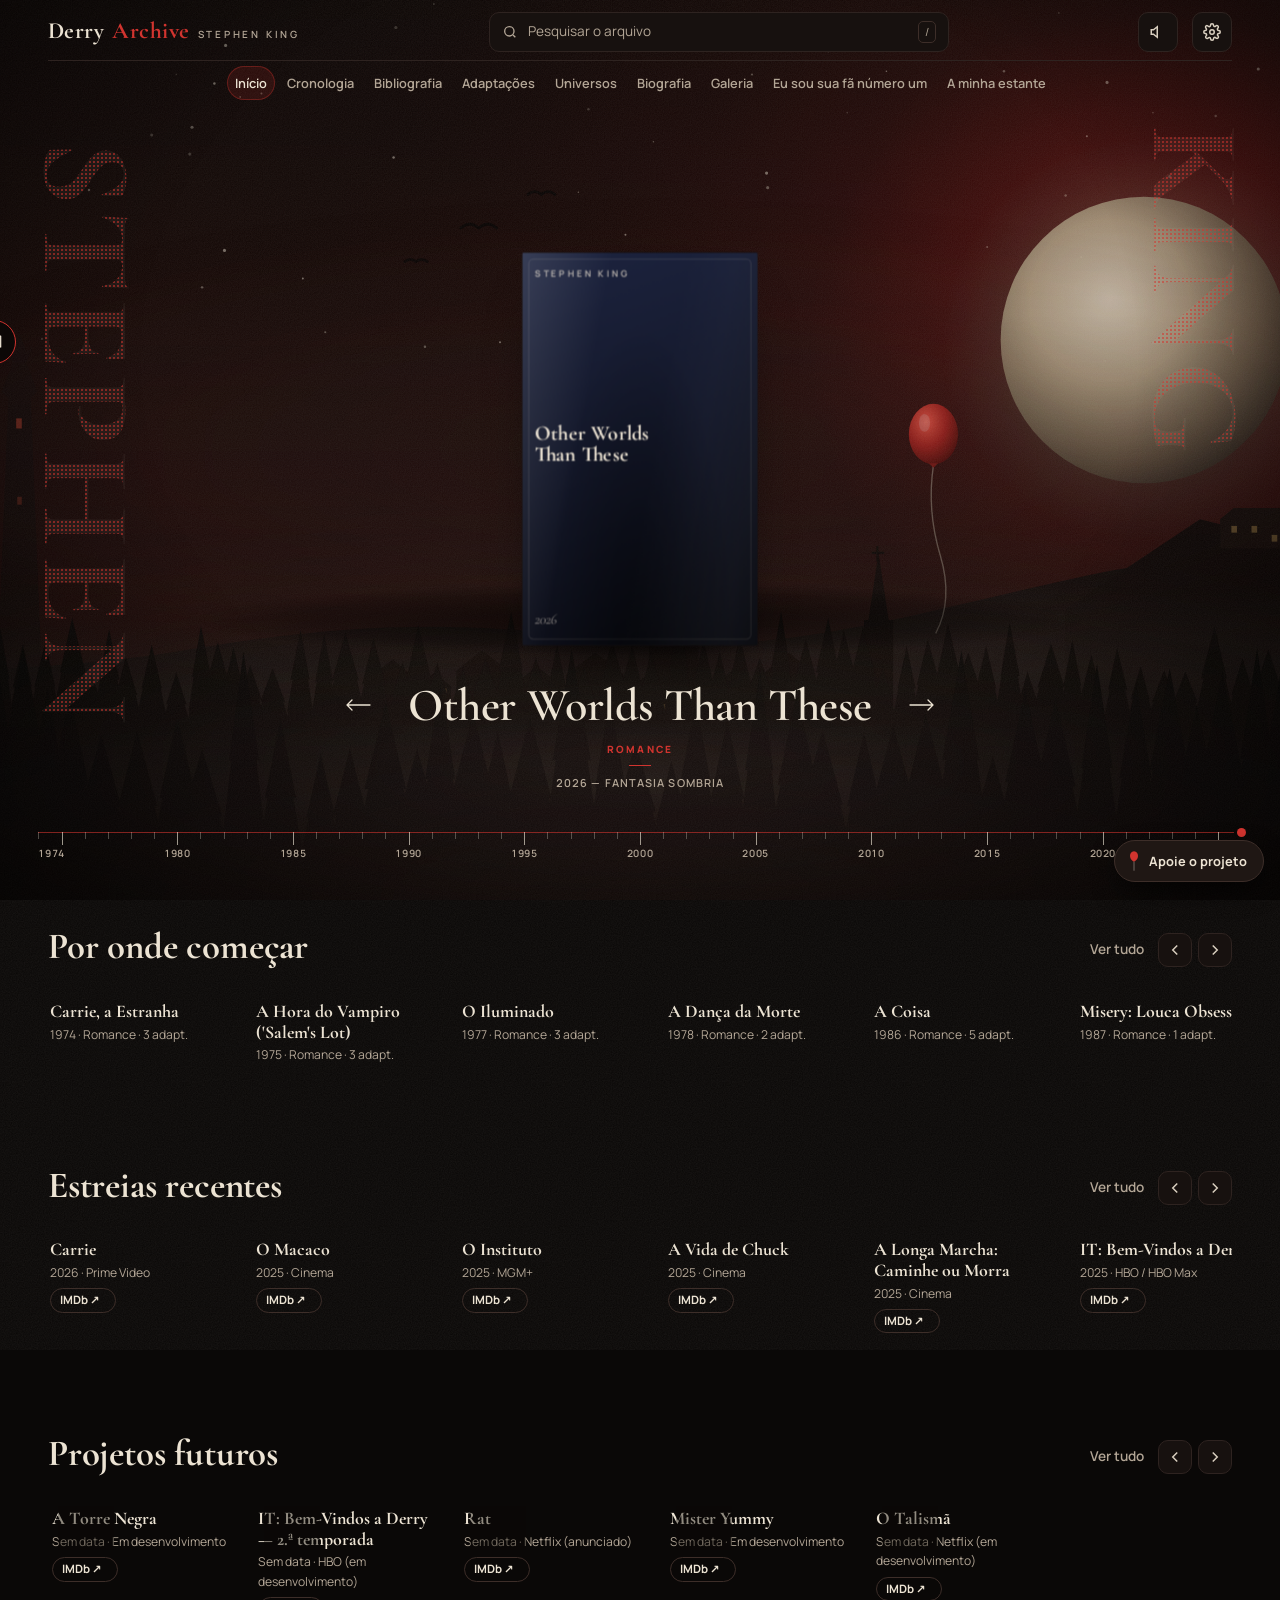
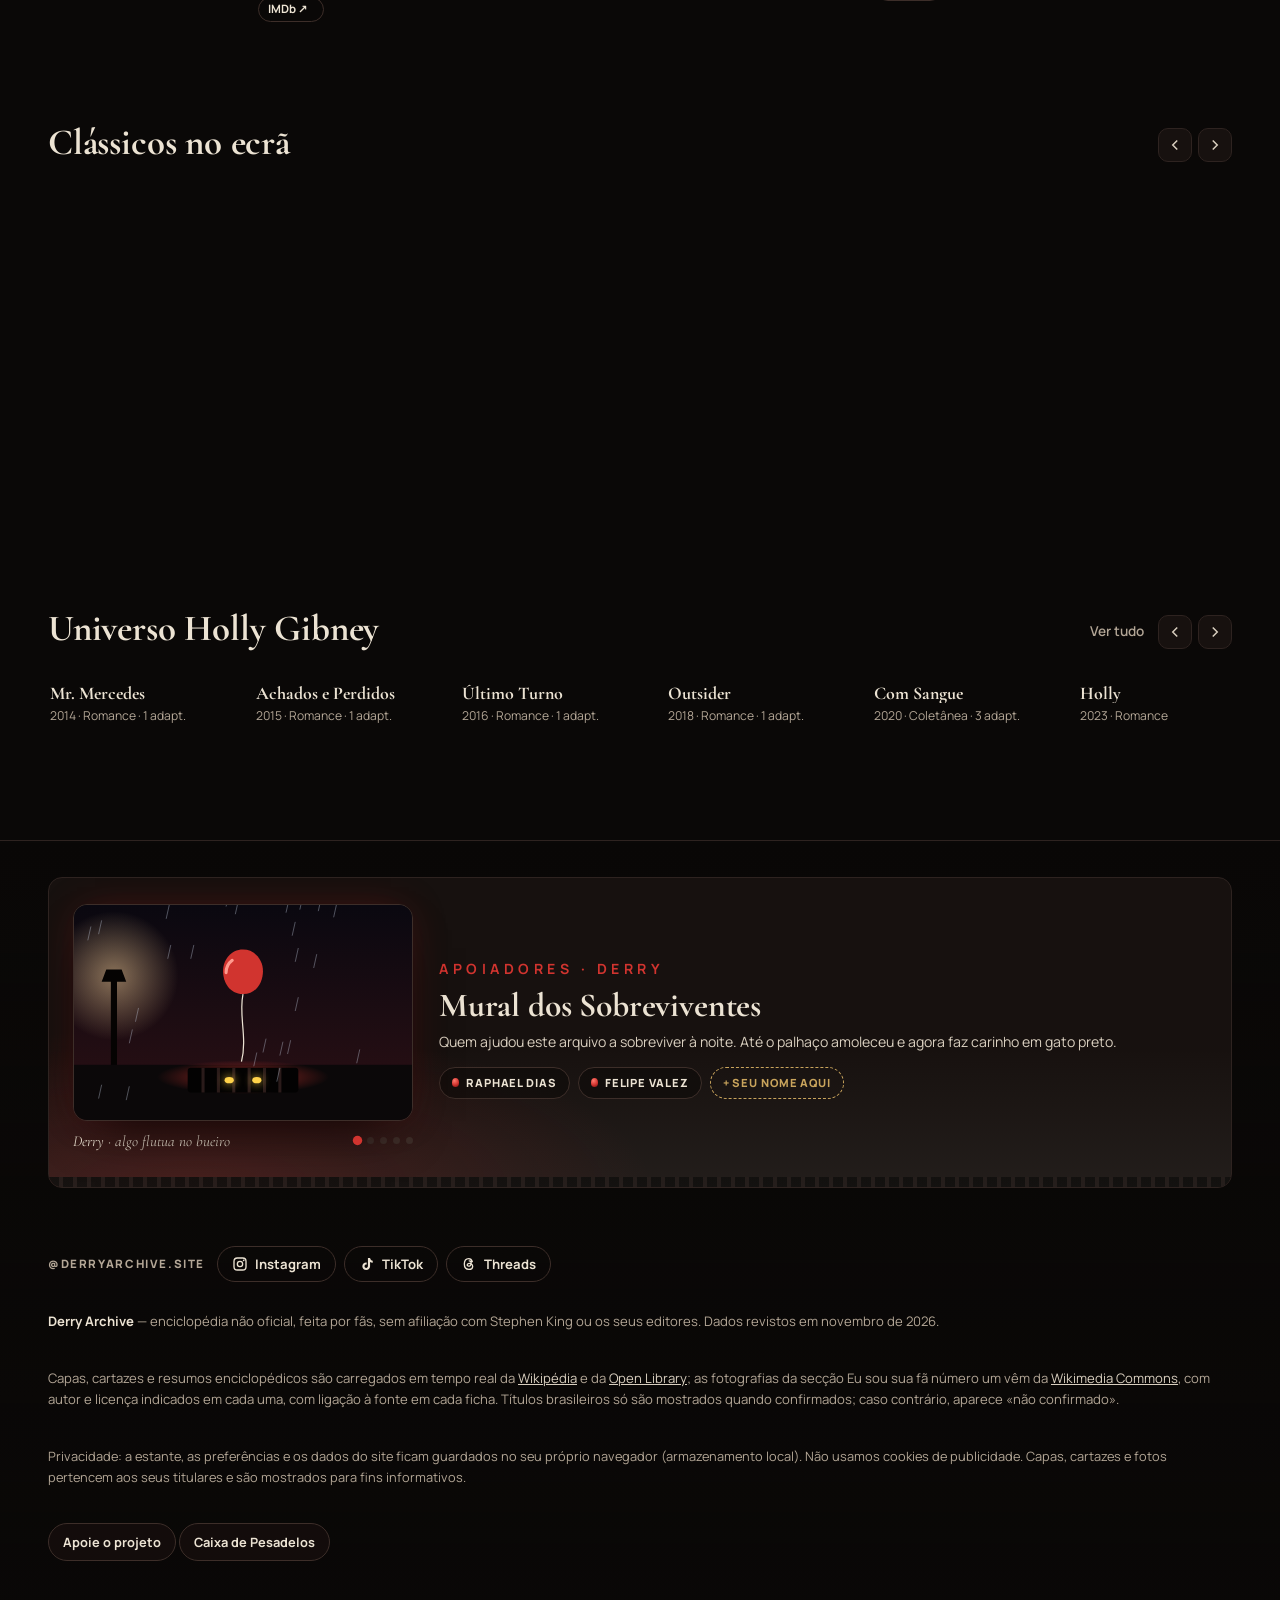
==== commit 7aaa3e12: "Add files via upload" ====
--- a/index.html
+++ b/index.html
@@ -1259,6 +1259,85 @@
 .ft-social a:hover{border-color:var(--red);background:rgba(166,27,27,.14)}
 .ft-social svg{width:16px;height:16px}
 .ig-sec[hidden]{display:none}
+
+/* ==========================================================================
+   ESTANTE VHS — obras de Stephen King numa prateleira curva em 3D (herói)
+   ========================================================================== */
+.hero{min-height:clamp(620px,100svh,980px);align-items:stretch}
+.vhs{--H:min(44svh,30vw);--cy:43%;position:absolute;inset:var(--hdr,65px) 0 0 0;outline:none;user-select:none;-webkit-user-select:none}
+.vhs:focus-visible::after{content:"";position:absolute;inset:8px var(--gutter);border:1px solid var(--red2);border-radius:var(--r);pointer-events:none}
+.vhs-ht{position:absolute;z-index:0;writing-mode:vertical-rl;font-family:var(--serif);font-weight:700;font-size:min(15vh,10vw);line-height:.9;letter-spacing:.04em;color:transparent;pointer-events:none;
+  background:radial-gradient(circle at 50% 50%,rgba(209,52,47,.55) 0 34%,transparent 40%) 0 0/4px 4px,rgba(236,227,211,.05);-webkit-background-clip:text;background-clip:text}
+.vhs-ht-l{left:2.2vw;top:4%}
+.vhs-ht-r{right:2.2vw;top:2%}
+.vhs-floor{position:absolute;left:50%;top:calc(var(--cy) + var(--H) * .47);width:min(96vw,calc(var(--H) * 3.6));height:calc(var(--H) * .26);transform:translate(-50%,-50%);pointer-events:none;
+  background:radial-gradient(50% 50% at 50% 40%,rgba(0,0,0,.62),rgba(0,0,0,.22) 55%,transparent 72%)}
+.vhs-shelf{position:absolute;left:0;right:0;top:calc(var(--cy) - var(--H) / 2 - 50px);height:calc(var(--H) + 100px);perspective:1400px;perspective-origin:50% 50%;z-index:2;touch-action:pan-y;cursor:grab}
+.vhs-shelf.dragging{cursor:grabbing}
+.vhs-stage{position:absolute;left:50%;top:50%;width:0;height:0;transform-style:preserve-3d}
+.vtape{position:absolute;left:0;top:0;width:0;height:0;transform-style:preserve-3d;will-change:transform}
+.vtape[hidden]{display:none}
+.vsp,.vcv{position:absolute;top:calc(var(--H) / -2);height:var(--H);backface-visibility:hidden;-webkit-backface-visibility:hidden;border-radius:2px;overflow:hidden}
+.vsp::after,.vcv::after{content:"";position:absolute;inset:0;background:#000;opacity:var(--shade,0);pointer-events:none;z-index:5}
+.vsp{width:var(--ws);left:calc(var(--ws) / -2);transform:translateZ(calc(var(--d) / 2));display:grid;grid-template-rows:auto 1fr auto;
+  background:linear-gradient(90deg,rgba(0,0,0,.45),transparent 18%,transparent 82%,rgba(0,0,0,.5)),linear-gradient(180deg,var(--c1),var(--c2));
+  box-shadow:inset 0 0 0 1px rgba(255,255,255,.06)}
+.vsp::before{content:"";position:absolute;inset:0;opacity:.35;mix-blend-mode:overlay;pointer-events:none;
+  background-image:url("data:image/svg+xml,%3Csvg xmlns='http://www.w3.org/2000/svg' width='120' height='120'%3E%3Cfilter id='n'%3E%3CfeTurbulence type='fractalNoise' baseFrequency='.9' numOctaves='2' stitchTiles='stitch'/%3E%3C/filter%3E%3Crect width='120' height='120' filter='url(%23n)'/%3E%3C/svg%3E")}
+.vsp-y{display:block;padding:calc(var(--ws) * .16) 0 calc(var(--ws) * .1);text-align:center;font:800 calc(var(--ws) * .2)/1 var(--sans);letter-spacing:.06em;color:#f3d9b0;background:rgba(166,27,27,.92)}
+.vsp-l{margin:calc(var(--ws) * .12) calc(var(--ws) * .14);border-radius:1px;background:linear-gradient(90deg,#d9cdb3,#ece2cc 40%,#e3d7bf);display:flex;align-items:center;justify-content:center;overflow:hidden;
+  box-shadow:inset 0 0 calc(var(--ws) * .12) rgba(120,90,50,.35)}
+.vsp-l b{writing-mode:vertical-rl;max-height:calc(100% - var(--ws) * .3);overflow:hidden;white-space:nowrap;text-overflow:ellipsis;font:700 calc(var(--ws) * .34)/1 var(--serif);letter-spacing:.01em;color:#1a1210}
+.vsp-f{display:grid;justify-items:center;gap:calc(var(--ws) * .08);padding:0 0 calc(var(--ws) * .16)}
+.vsp-f em{font:italic 700 calc(var(--ws) * .26)/1 var(--serif);color:#ece3d3}
+.vsp-f s{text-decoration:none;font:800 calc(var(--ws) * .15)/1 var(--sans);letter-spacing:.08em;color:#ece3d3;border:1px solid rgba(236,227,211,.7);padding:calc(var(--ws) * .05) calc(var(--ws) * .07)}
+.vcv{width:var(--d);left:calc(var(--d) / -2);transform:rotateY(90deg) translateZ(calc(var(--ws) / 2));box-shadow:0 34px 60px -30px rgba(0,0,0,.9);background:#120c0b}
+.vcv .cover{position:absolute;inset:0;width:100%;height:100%;aspect-ratio:auto;border-radius:0}
+.vcv .cover img{width:100%;height:100%;object-fit:cover}
+.vcv::before{content:"";position:absolute;inset:0;z-index:4;pointer-events:none;background:linear-gradient(100deg,rgba(255,255,255,.12),transparent 30%,transparent 70%,rgba(0,0,0,.25))}
+.vhs-ring{position:absolute;z-index:3;width:44px;height:44px;margin:0;padding:0;border-radius:50%;border:1px solid var(--red2);background:rgba(var(--ink-rgb),.82);color:var(--bone);display:grid;place-items:center;cursor:pointer;transform:scale(0);transition:background .25s,border-color .25s}
+.vhs-ring svg{width:20px;height:20px}
+.vhs-ring:hover{background:var(--red);border-color:var(--red)}
+.vhs-ring:focus-visible{outline:2px solid var(--red2);outline-offset:3px}
+.vhs-cap{position:absolute;left:50%;top:calc(var(--cy) + var(--H) / 2 + 4.6vh);transform:translateX(-50%);z-index:3;display:grid;justify-items:center;gap:10px;width:min(84vw,680px);text-align:center;pointer-events:none}
+.vhs-m{display:grid;overflow:hidden;width:100%}
+.vhs-m > span{grid-area:1/1;display:block}
+.vhs-m-t > span{font:600 clamp(30px,3.6vw,52px)/1.02 var(--serif);letter-spacing:-.01em;color:var(--bone);text-wrap:balance;padding-bottom:.08em}
+.vhs-m-s > span{font:800 10px/1.2 var(--sans);letter-spacing:.22em;text-transform:uppercase;color:var(--red2)}
+.vhs-rule{display:block;width:22px;height:1px;background:var(--red2)}
+.vhs-m-y > span{font:600 11px/1.2 var(--sans);letter-spacing:.1em;text-transform:uppercase;color:var(--muted);font-variant-numeric:tabular-nums}
+.vhs-arrow{position:absolute;z-index:3;top:calc(var(--cy) + var(--H) / 2 + 4.6vh);width:46px;height:46px;margin:0 0 0 -23px;padding:0;border:0;border-radius:50%;background:none;color:var(--bone);display:grid;place-items:center;cursor:pointer;transition:color .2s,transform .3s var(--ease)}
+.vhs-arrow svg{width:25px;height:12px}
+.vhs-prev{left:calc(50% - min(22vw,300px))}
+.vhs-next{left:calc(50% + min(22vw,300px))}
+.vhs-arrow:hover{color:var(--red2)}
+.vhs-prev:hover{transform:translateX(-3px)}
+.vhs-next:hover{transform:translateX(3px)}
+.vhs-arrow:focus-visible{outline:2px solid var(--red2);outline-offset:2px}
+.vhs-tl{position:absolute;left:clamp(16px,3vw,40px);right:clamp(16px,3vw,40px);bottom:clamp(22px,4.5vh,48px);height:40px;z-index:3;cursor:pointer}
+.vhs-tl-line{position:absolute;left:0;right:0;top:12px;height:1px;background:var(--red2);opacity:.6}
+.vhs-tl-ticks{position:absolute;inset:0}
+.vhs-tl-ticks i{position:absolute;top:12px;width:1px;height:7px;background:var(--bone);opacity:.3}
+.vhs-tl-ticks i.mj{height:13px;opacity:.65}
+.vhs-tl-ticks b{position:absolute;top:28px;transform:translateX(-50%);font:600 10px/1 var(--sans);letter-spacing:.06em;color:var(--muted);font-variant-numeric:tabular-nums;white-space:nowrap}
+.vhs-tl-ticks b.first{transform:none}
+.vhs-tl-ticks b.last{transform:translateX(-100%)}
+.vhs-tl-dot{position:absolute;top:12px;left:0;width:9px;height:9px;margin:-4px 0 0 -4.5px;border-radius:50%;background:var(--red2);box-shadow:0 0 0 3px var(--bg);will-change:left}
+html[data-theme=light] .vhs-floor{background:radial-gradient(50% 50% at 50% 40%,rgba(40,28,18,.32),rgba(40,28,18,.1) 55%,transparent 72%)}
+html[data-theme=light] .vhs-ht{background:radial-gradient(circle at 50% 50%,rgba(166,27,27,.5) 0 34%,transparent 40%) 0 0/4px 4px,rgba(40,28,18,.06);-webkit-background-clip:text;background-clip:text}
+html[data-theme=light] .vhs-tl-ticks i{background:#2a1d18}
+@media (max-width:767px){
+  .vhs{--H:min(64vw,36svh);--cy:42%}
+  .vhs-ht{font-size:15vw;opacity:.8}
+  .vhs-cap{width:calc(100vw - 112px)}
+  .vhs-m-t > span{font-size:28px}
+  .vhs-arrow{margin:0}
+  .vhs-tl-ticks b.near{display:none}
+  .vhs-prev{left:8px}
+  .vhs-next{left:auto;right:8px}
+  .vhs-tl{bottom:20px}
+  .vhs-tl-ticks b.odd{display:none}
+}
 </style>
 <script>
 /* aplica preferências antes de pintar, para evitar flashes */
@@ -1356,11 +1435,22 @@
       <path fill="url(#tg)" d="M0 400V300l40-70 20 50 30-110 26 90 22-40 34 100 30-150 28 130 24-50 36 90 26-130 30 110 24-40 32 80 36-170 30 150 26-60 34 100 30-120 28 90 24-40 36 110 32-160 30 140 26-50 34 80 30-110 28 100 36-180 32 160 24-50 36 90 30-120 26 80 32-50 36 120 30-140 28 110 26-40 36 80 30-130 28 120 36-60 32 90 30-150 26 140 36-50 30 80 32-110 28 90 36-140 30 130 26-50 36 100 30-70V400z"/>
       </svg>
     </div>
-    <div class="hero-content">
-      <p class="eyebrow">Enciclopédia interativa · 1974 — hoje</p>
-      <h1 id="h-inicio" aria-label="Stephen King">
-        <span class="split">Stephen</span><br><em class="split">King</em>
-      </h1>
+    <div class="vhs" id="vhs" role="region" aria-roledescription="carrossel" aria-label="Estante com as obras de Stephen King — use as setas para percorrer" tabindex="0">
+      <h1 id="h-inicio" class="sr-only">Stephen King — estante de obras</h1>
+      <div class="vhs-ht vhs-ht-l" aria-hidden="true">STEPHEN</div>
+      <div class="vhs-ht vhs-ht-r" aria-hidden="true">KING</div>
+      <div class="vhs-floor" aria-hidden="true"></div>
+      <div class="vhs-shelf" id="vhsShelf"><div class="vhs-stage" id="vhsStage"></div></div>
+      <button class="vhs-ring" id="vhsRing" type="button" aria-label="Abrir ficha"><svg viewBox="0 0 24 24" aria-hidden="true"><path d="M12 6.5C10 5 7 4.6 4 5v13c3-.4 6 0 8 1.5M12 6.5C14 5 17 4.6 20 5v13c-3-.4-6 0-8 1.5M12 6.5v13" fill="none" stroke="currentColor" stroke-width="1.5" stroke-linejoin="round"/></svg></button>
+      <div class="vhs-cap" id="vhsCap" aria-live="polite">
+        <div class="vhs-m vhs-m-t"><span id="vhsTitle"></span></div>
+        <div class="vhs-m vhs-m-s"><span id="vhsSub"></span></div>
+        <i class="vhs-rule" aria-hidden="true"></i>
+        <div class="vhs-m vhs-m-y"><span id="vhsYear"></span></div>
+      </div>
+      <button class="vhs-arrow vhs-prev" id="vhsPrev" type="button" aria-label="Obra anterior"><svg viewBox="0 0 25 12" aria-hidden="true"><path d="M6 1L1 6l5 5M1 6h23" fill="none" stroke="currentColor" stroke-width="1.3" stroke-linecap="round" stroke-linejoin="round"/></svg></button>
+      <button class="vhs-arrow vhs-next" id="vhsNext" type="button" aria-label="Obra seguinte"><svg viewBox="0 0 25 12" aria-hidden="true"><path d="M19 1l5 5-5 5M24 6H1" fill="none" stroke="currentColor" stroke-width="1.3" stroke-linecap="round" stroke-linejoin="round"/></svg></button>
+      <div class="vhs-tl" id="vhsTl" aria-hidden="true"><div class="vhs-tl-line"></div><div class="vhs-tl-ticks" id="vhsTicks"></div><i class="vhs-tl-dot" id="vhsDot"></i></div>
     </div>
   </div>
   <div class="wrap">
@@ -3815,6 +3905,206 @@
   if (!xs.length) return '';
   return `<section class="row"><div class="section-title"><h3>${esc(title)}</h3></div><div class="rail">${xs.map(card).join('')}</div></section>`;
 }
+
+/* ============================== estante VHS (herói) ==============================
+   As obras ficam numa prateleira curva: as lombadas recuam em profundidade para os dois lados e a
+   cassete do centro roda 90° para mostrar a capa. Um só ciclo requestAnimationFrame, que adormece
+   quando a estante está parada ou fora do ecrã. Clicar na capa abre a ficha da obra. */
+const VHS = (() => {
+  const root = $('#vhs'), stage = $('#vhsStage'), shelf = $('#vhsShelf');
+  if (!root || !stage) return { start() {} };
+  const LIST = BOOKS.filter(b => b.y && b.y <= NOW_Y).slice().sort((a, b) => a.y - b.y || titleOf(a).localeCompare(titleOf(b)));
+  const N = LIST.length; if (N < 3) return { start() {} };
+  const Y0 = 1974, Y1 = Math.max(NOW_Y, LIST[N - 1].y);
+  const KIND = { romance: 'Romance', novela: 'Novela', colecao: 'Coletânea', naoficcao: 'Não ficção' };
+  const P = 1400;
+  let H = 300, ws = 50, d = 180, gap = 10, U = 390, XS = [];
+  let s = N - 1, T = N - 1, act = -1, raf = 0, last = 0, visible = true;
+  let tiltX = 0, tiltY = 0, mx = -1e4, my = -1e4, hoverV = -1, dragging = false, moved = false, wheelT = 0;
+  const lift = new Float32Array(N);
+  const mod = (a, n) => ((a % n) + n) % n;
+  const rel = v => { let r = mod(v - s, N); if (r >= N / 2) r -= N; return r; };
+  const sstep = t => t * t * (3 - 2 * t);
+  const B = r => Math.abs(r) < 1 ? (r + Math.sin(Math.PI * r) / Math.PI) / 2 : Math.sign(r) * .5;
+  const F = r => r * (ws + gap) + (d - ws + 1.4 * gap) * B(r);
+  const scl = u => 1 / (1 + Math.pow(Math.abs(u) / U, 1.6));
+  const xsc = u => Math.sign(u) * XS[Math.min(XS.length - 1, Math.floor(Math.abs(u) / 2))];
+
+  /* lombadas e capas */
+  stage.innerHTML = LIST.map((x, v) => {
+    const p = PALETTES[hash(x.id) % PALETTES.length];
+    return `<div class="vtape" data-v="${v}" style="--c1:${p[0]};--c2:${p[1]}">
+      <div class="vsp"><span class="vsp-y">${x.y}</span><span class="vsp-l"><b>${esc(titleOf(x))}</b></span><span class="vsp-f"><em>SK</em><s>VHS</s></span></div>
+      <div class="vcv">${cover(x)}</div></div>`;
+  }).join('');
+  const tapes = [...stage.children], sp = tapes.map(t => t.firstElementChild), cv = tapes.map(t => t.lastElementChild);
+
+  /* linha do tempo */
+  const ticks = [];
+  for (let y = Y0; y <= Y1; y++) {
+    const l = ((y - Y0) / (Y1 - Y0) * 100).toFixed(3);
+    const mj = y % 5 === 0;
+    ticks.push(`<i class="${mj ? 'mj' : ''}" style="left:${l}%"></i>`);
+    if (y === Y0 || y === Y1 || (mj && y - Y0 > 2 && Y1 - y > 2)) ticks.push(`<b class="${y === Y0 ? 'first' : y === Y1 ? 'last' : ''}${mj && (y / 5) % 2 ? ' odd' : ''}${mj && (y - Y0 < 7 || Y1 - y < 7) ? ' near' : ''}" style="left:${l}%">${y}</b>`);
+  }
+  $('#vhsTicks').innerHTML = ticks.join('');
+  const dot = $('#vhsDot'); let dotY = LIST[N - 1].y;
+
+  function measure() {
+    const probe = document.createElement('div'); probe.style.cssText = 'position:absolute;visibility:hidden;height:var(--H)';
+    root.appendChild(probe); H = probe.getBoundingClientRect().height || 300; probe.remove();
+    ws = H * 142 / 840; d = H * .6; gap = H * .035; U = H * (innerWidth < 768 ? 1.05 : 1.3);
+    XS = []; let acc = 0; for (let u = 0; u <= U * 3; u += 2) { XS.push(acc); acc += 2 / (1 + Math.pow(u / U, 1.6)); }
+    stage.style.setProperty('--ws', ws.toFixed(2) + 'px'); stage.style.setProperty('--d', d.toFixed(2) + 'px');
+  }
+
+  /* legenda: cada linha desliza dentro da sua máscara */
+  const capEls = [$('#vhsTitle'), $('#vhsSub'), $('#vhsYear')];
+  function capText(x) {
+    const orig = x.t && x.t !== titleOf(x) ? x.t : (x.pt && x.pt !== titleOf(x) ? x.pt : '');
+    const g = (x.g && x.g[0]) || KIND[x.k] || 'Romance';
+    return [titleOf(x), [orig, KIND[x.k] || 'Romance'].filter(Boolean).join(' / '), `${x.y} — ${g}`];
+  }
+  function swapCaption(x, dir) {
+    const txt = capText(x);
+    capEls.forEach((cur, i) => {
+      const mask = cur.parentElement; const olds = [...mask.children];
+      const n = document.createElement('span'); n.textContent = txt[i]; mask.appendChild(n);
+      if (i === 0) n.id = 'vhsTitle'; if (i === 1) n.id = 'vhsSub'; if (i === 2) n.id = 'vhsYear';
+      capEls[i] = n;
+      if (reduced() || !n.animate) { olds.forEach(o => o.remove()); return; }
+      const o = { duration: 650, easing: 'cubic-bezier(.2,.8,.2,1)', fill: 'both', delay: i * 40 };
+      n.animate([{ transform: `translateY(${dir * 105}%)` }, { transform: 'none' }], o);
+      olds.forEach(el => { el.removeAttribute('id'); el.animate([{ transform: getComputedStyle(el).transform === 'none' ? 'none' : getComputedStyle(el).transform }, { transform: `translateY(${-dir * 105}%)` }], o).finished.then(() => el.remove(), () => el.remove()); });
+    });
+    $('#vhsRing').setAttribute('aria-label', 'Abrir ficha de ' + titleOf(x));
+  }
+
+  const ring = $('#vhsRing');
+  function render(dt) {
+    const W = shelf.clientWidth, cy = shelf.offsetTop + shelf.clientHeight / 2;
+    const settled = Math.abs(T - s) < .3;
+    /* inclinação da capa segue o rato */
+    const onCover = settled && !dlg.open && Math.abs(mx - W / 2) < d * .55 && Math.abs(my - cy) < H * .55;
+    const tY = onCover ? (mx - W / 2) / (d * .55) * 8 : (mx > -1e3 ? (mx - W / 2) / W * 4 : 0);
+    const tX = onCover ? -(my - cy) / (H / 2) * 5 : 0;
+    const ke = reduced() ? 1 : 1 - Math.exp(-7 * dt);
+    tiltY += (tY - tiltY) * ke; tiltX += (tX - tiltX) * ke;
+    let busy = Math.abs(tY - tiltY) > .02 || Math.abs(tX - tiltX) > .02;
+    const kl = reduced() ? 1 : 1 - Math.exp(-12 * dt);
+    for (let v = 0; v < N; v++) {
+      const r = rel(v), el = tapes[v];
+      const want = v === hoverV && Math.abs(r) > .5 ? 1 : 0;
+      lift[v] += (want - lift[v]) * kl; if (Math.abs(want - lift[v]) > .005) busy = true;
+      const o = sstep(Math.max(0, 1 - Math.abs(r)));
+      const u = F(r);
+      if (Math.abs(u) > U * 1.95) { if (!el.hidden) el.hidden = true; continue; }
+      if (el.hidden) el.hidden = false;
+      const sc = scl(u), k = 1 / sc;
+      const z = P * (1 - k) + o * H * .1;
+      const x = xsc(u) * k;
+      const y = (H * .5 * (1 - sc) * .42 + o * H * .012 - lift[v] * H * .05) * k;
+      const ry = Math.sign(u) * Math.min(1, Math.abs(u) / U) * 26 * (1 - o) - 90 * o + tiltY * o;
+      el.style.transform = `translate3d(${x.toFixed(2)}px,${y.toFixed(2)}px,${z.toFixed(2)}px) rotateX(${(tiltX * o).toFixed(3)}deg) rotateY(${ry.toFixed(3)}deg)`;
+      el.style.zIndex = Math.round(3000 + z);
+      sp[v].style.setProperty('--shade', Math.min(.6, o * .55 + (1 - sc) * .32).toFixed(3));
+      cv[v].style.setProperty('--shade', ((1 - o) * .82).toFixed(3));
+    }
+    /* botão de abrir a ficha no canto inferior esquerdo da capa */
+    const rs = dlg.open ? 0 : sstep(Math.max(0, 1 - Math.abs(T - s) * 3));
+    ring.style.left = (W / 2 - d / 2 - 6 - 22) + 'px';
+    ring.style.top = (cy + H * .36 - 22) + 'px';
+    ring.style.transform = `scale(${rs.toFixed(3)})`;
+    ring.style.visibility = rs < .02 ? 'hidden' : 'visible';
+    /* ponto da linha do tempo */
+    const f = Math.floor(s), fr = s - f, a = LIST[mod(f, N)], b = LIST[mod(f + 1, N)];
+    let yr = b.y < a.y ? (fr < .5 ? a.y : b.y) : a.y + (b.y - a.y) * fr;
+    if (Math.abs(yr - dotY) > 6 || reduced()) dotY = yr; else dotY += (yr - dotY) * (1 - Math.exp(-14 * dt));
+    dot.style.left = ((dotY - Y0) / (Y1 - Y0) * 100).toFixed(3) + '%';
+    if (Math.abs(yr - dotY) > .02) busy = true;
+    return busy;
+  }
+
+  function frame(now) {
+    raf = 0;
+    const dt = Math.min(.05, last ? (now - last) / 1000 : .016); last = now;
+    const k = dragging ? 18 : 5.2;
+    s = reduced() ? T : s + (T - s) * (1 - Math.exp(-k * dt));
+    if (Math.abs(T - s) < .0005) s = T;
+    if (Math.abs(s) > N * 4) { const sh = Math.round(s / N) * N; s -= sh; T -= sh; }
+    const a = mod(Math.round(s), N);
+    if (a !== act) { const dir = Math.sign(T - s) || 1; const first = act < 0; act = a; if (first) { capText(LIST[a]).forEach((t, i) => capEls[i].textContent = t); ring.setAttribute('aria-label', 'Abrir ficha de ' + titleOf(LIST[a])); } else swapCaption(LIST[a], dir); }
+    const busy = render(dt);
+    if (visible && (busy || s !== T || dragging)) raf = requestAnimationFrame(frame); else last = 0;
+  }
+  const wake = () => { if (!raf && visible) raf = requestAnimationFrame(frame); };
+  const go = n => { T = Math.round(T) + n; wake(); };
+  const goTo = idx => { T = Math.round(T) + (() => { let r = mod(idx - Math.round(T), N); if (r >= N / 2) r -= N; return r; })(); wake(); };
+
+  function open() {
+    const x = LIST[act]; if (!x) return;
+    T = Math.round(T); s = T;
+    const box = cv[act].getBoundingClientRect();
+    openDetail(x.id);
+    const sheet = $('#detailSheet');
+    if (!sheet || reduced() || !sheet.animate) return;
+    requestAnimationFrame(() => {
+      const r = sheet.getBoundingClientRect(), cl = v => Math.max(0, v).toFixed(1) + 'px';
+      sheet.animate([{ clipPath: `inset(${cl(box.top - r.top)} ${cl(r.right - box.right)} ${cl(r.bottom - box.bottom)} ${cl(box.left - r.left)} round 3px)` }, { clipPath: 'inset(0 round 0)' }],
+        { duration: 1050, easing: 'cubic-bezier(.76,0,.18,1)' });
+    });
+  }
+
+  /* entrada: clique, arrasto, roda horizontal, teclado e linha do tempo */
+  let x0 = 0, T0 = 0, downV = -1, pid = null;
+  shelf.addEventListener('pointerdown', e => {
+    if (e.button) return;
+    x0 = e.clientX; T0 = T; moved = false; pid = e.pointerId;
+    const t = e.target.closest('.vtape'); downV = t ? +t.dataset.v : -1;
+  });
+  shelf.addEventListener('pointermove', e => {
+    const r = shelf.getBoundingClientRect(); mx = e.clientX - r.left; my = e.clientY - r.top;
+    const t = e.target.closest('.vtape'); hoverV = t ? +t.dataset.v : -1;
+    if (pid === e.pointerId) {
+      const dx = e.clientX - x0;
+      if (!moved && Math.abs(dx) > 5) { moved = dragging = true; shelf.classList.add('dragging'); try { shelf.setPointerCapture(pid); } catch (er) {} }
+      if (dragging) T = T0 - dx / (ws + gap);
+    }
+    wake();
+  });
+  const end = e => {
+    if (pid !== e.pointerId) return; pid = null;
+    if (dragging) { dragging = false; shelf.classList.remove('dragging'); T = Math.round(T); wake(); return; }
+    if (e.type === 'pointerup' && downV >= 0 && !moved) {
+      const r = rel(downV);
+      if (Math.abs(r) < .5 && Math.abs(T - s) < .3) open(); else { T = Math.round(T + r); wake(); }
+    }
+  };
+  shelf.addEventListener('pointerup', end); shelf.addEventListener('pointercancel', end);
+  shelf.addEventListener('pointerleave', () => { mx = my = -1e4; hoverV = -1; wake(); });
+  shelf.addEventListener('wheel', e => {
+    if (Math.abs(e.deltaX) <= Math.abs(e.deltaY) || dlg.open) return;   /* o scroll vertical continua a descer a página */
+    e.preventDefault(); T += e.deltaX / (ws + gap) * .5; wake();
+    clearTimeout(wheelT); wheelT = setTimeout(() => { T = Math.round(T); wake(); }, 160);
+  }, { passive: false });
+  root.addEventListener('keydown', e => {
+    if (e.target !== root) return;
+    if (e.key === 'ArrowLeft') { e.preventDefault(); go(-1); }
+    else if (e.key === 'ArrowRight') { e.preventDefault(); go(1); }
+    else if (e.key === 'Enter' || e.key === ' ') { e.preventDefault(); open(); }
+  });
+  $('#vhsPrev').addEventListener('click', () => go(-1));
+  $('#vhsNext').addEventListener('click', () => go(1));
+  ring.addEventListener('click', open);
+  $('#vhsTl').addEventListener('click', e => {
+    const r = e.currentTarget.getBoundingClientRect(); const yr = Y0 + (e.clientX - r.left) / r.width * (Y1 - Y0);
+    let best = 0; LIST.forEach((x, i) => { if (Math.abs(x.y - yr) < Math.abs(LIST[best].y - yr)) best = i; });
+    goTo(best);
+  });
+  addEventListener('resize', () => { measure(); wake(); });
+  if ('IntersectionObserver' in window) new IntersectionObserver(es => { visible = es[0].isIntersecting; if (visible) wake(); }).observe(root);
+  return { start() { measure(); observeCovers(stage); wake(); } };
+})();
 function openDetail(id) {
   const x = BY.get(id); if (!x) return;
   currentId = id;
@@ -5747,6 +6037,7 @@
 route();
 parallax();
 Omens.start();
+VHS.start();
 igLoad();
 setTimeout(() => liveRefresh(/[?&]atualizar\b/.test(location.search)), 2500);
 setTimeout(() => resolveImdb().then(fetchRatings), 1500);
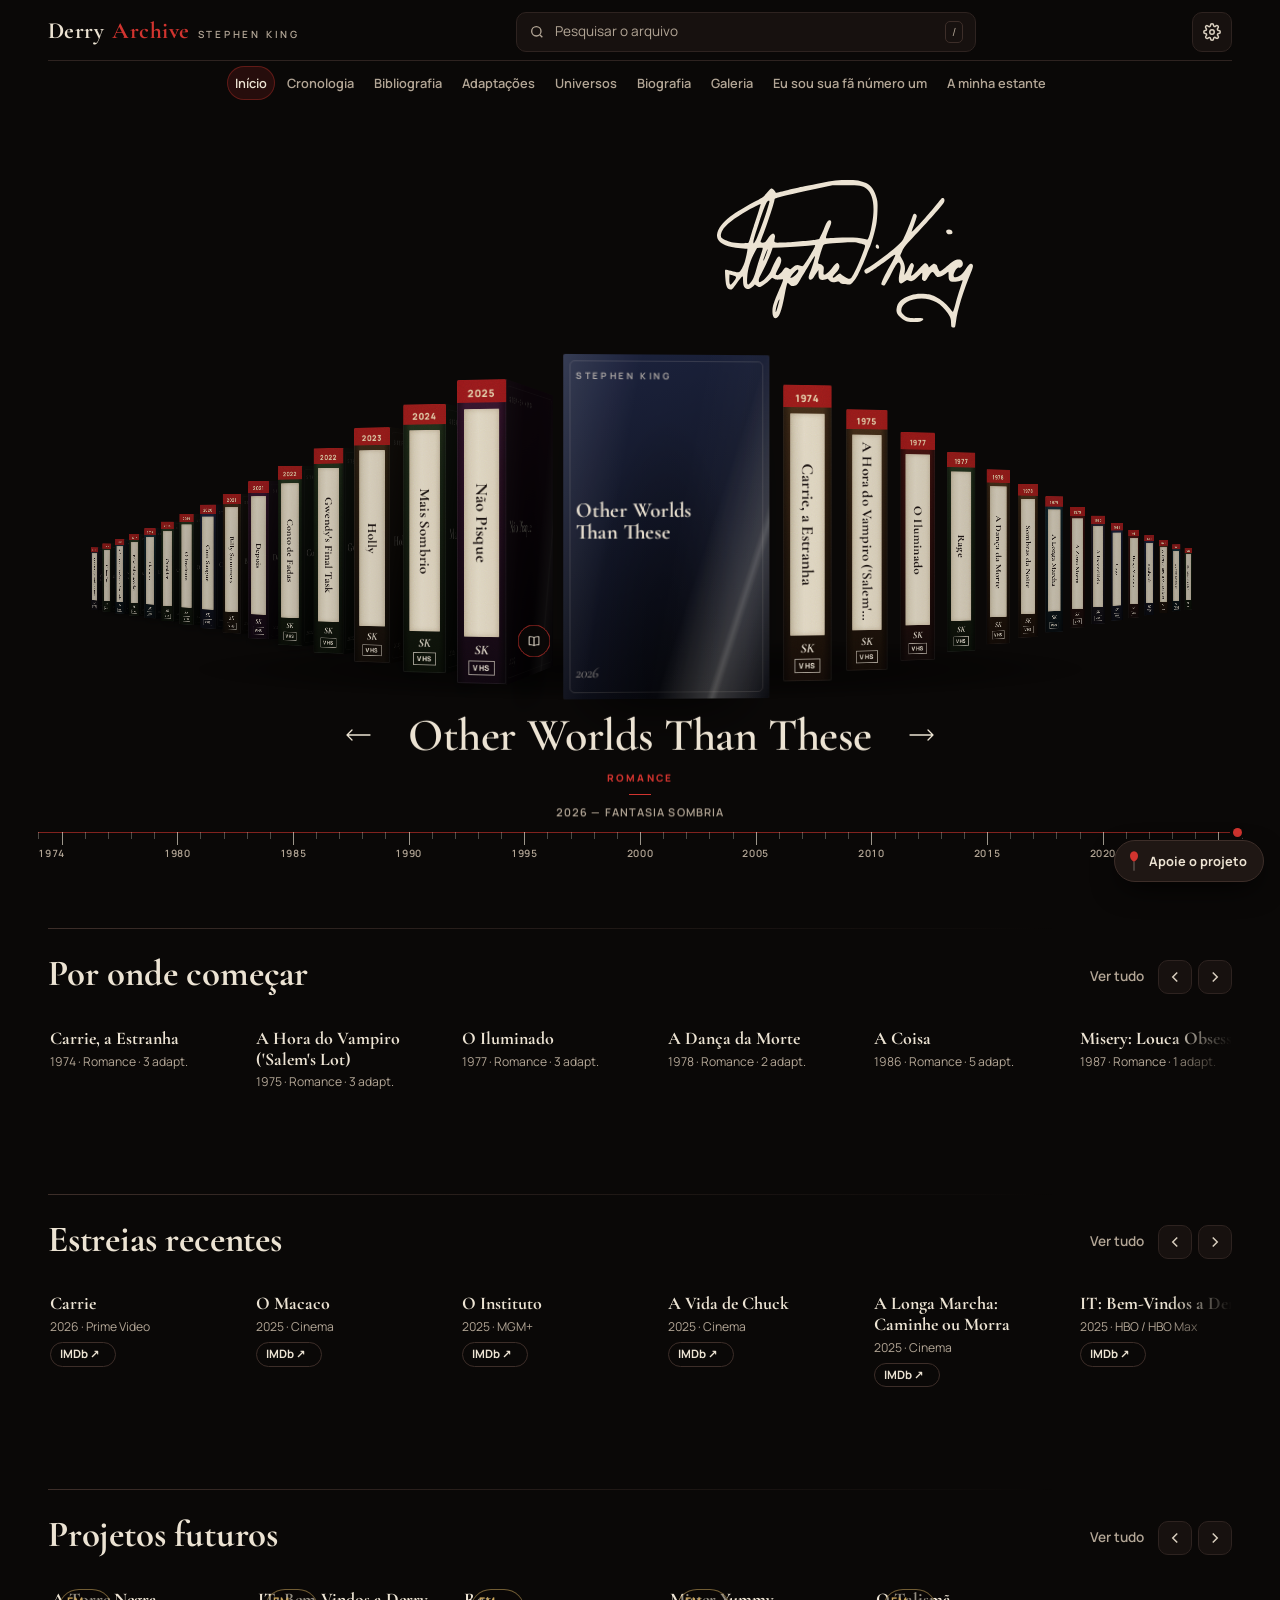
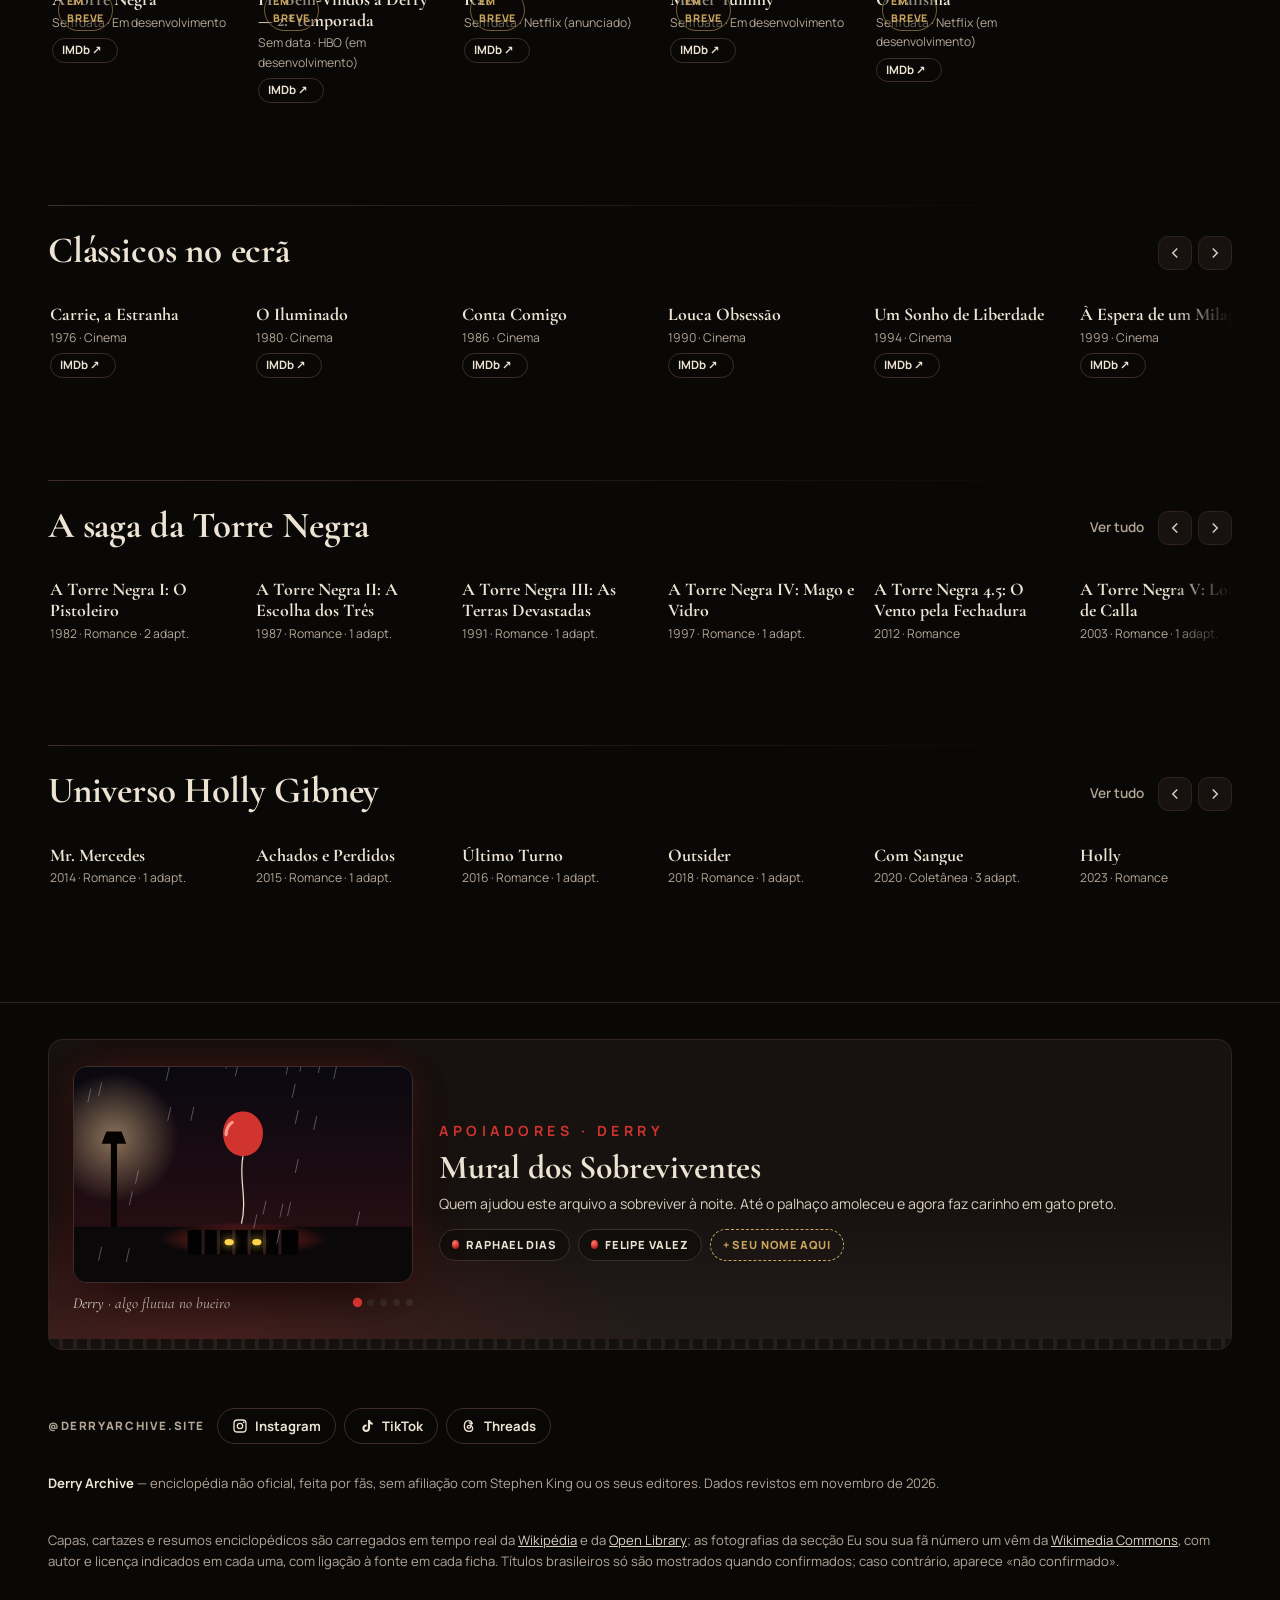
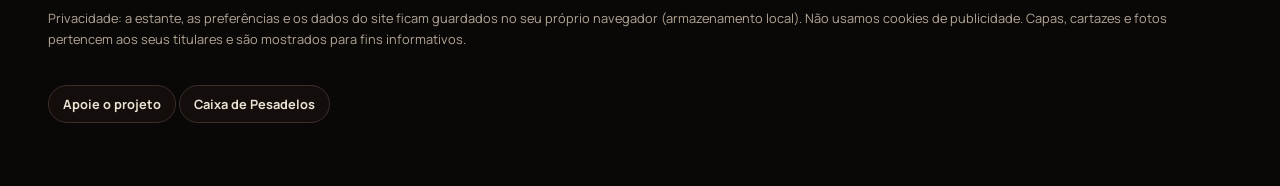
==== commit 39997833: "Add files via upload" ====
--- a/index.html
+++ b/index.html
@@ -1338,6 +1338,79 @@
   .vhs-tl{bottom:20px}
   .vhs-tl-ticks b.odd{display:none}
 }
+
+/* ==========================================================================
+   VISUAL PROFISSIONAL — fundo liso, assinatura e entrada da estante
+   ========================================================================== */
+html,body{background:var(--bg)!important}
+footer{background:none}
+#omens,.om-cap,#soundBtn{display:none!important}
+.vhs{--H:min(36svh,26vw);--cy:50%}
+.vhs-cap,.vhs-arrow{top:calc(var(--cy) + var(--H) / 2 + 3.4vh)}
+.vhs-sig{position:absolute;left:50%;top:calc(var(--cy) - var(--H) / 2 - clamp(18px,3vh,34px));transform:translate(-50%,-100%);width:clamp(180px,20vw,300px);color:var(--bone);z-index:3;pointer-events:none;
+  -webkit-mask-image:linear-gradient(100deg,#000 46%,transparent 54%);mask-image:linear-gradient(100deg,#000 46%,transparent 54%);-webkit-mask-size:240% 100%;mask-size:240% 100%;-webkit-mask-position:0 0;mask-position:0 0}
+.vhs-sig svg{display:block;width:100%;height:auto}
+.vhs.is-intro .vhs-sig{animation:vhsSign 2.2s cubic-bezier(.45,.05,.25,1) .25s both}
+@keyframes vhsSign{from{-webkit-mask-position:100% 0;mask-position:100% 0}to{-webkit-mask-position:0 0;mask-position:0 0}}
+.vhs-shelf.intro{clip-path:inset(-60vh 0 40px 0)}
+.vhs.is-intro .vhs-floor{animation:vhsFloor 1.4s var(--ease) .2s both}
+@keyframes vhsFloor{from{transform:translate(-50%,-50%) scaleX(.2)}to{transform:translate(-50%,-50%) scaleX(1)}}
+.vhs.is-intro .vhs-tl-line{transform-origin:0 50%;animation:vhsLine 1.6s cubic-bezier(.2,.8,.2,1) .9s both}
+@keyframes vhsLine{from{transform:scaleX(0)}to{transform:scaleX(1)}}
+.vhs.is-intro .vhs-tl-ticks{clip-path:inset(0 100% 0 0);animation:vhsTicks 1.6s cubic-bezier(.2,.8,.2,1) 1s both}
+@keyframes vhsTicks{to{clip-path:inset(0 0 0 0)}}
+.vhs.is-intro .vhs-arrow{animation:vhsArrow .9s var(--ease) 1.5s both}
+@keyframes vhsArrow{from{transform:scale(.4)}to{transform:none}}
+.vcv-sheen{position:absolute;top:-10%;bottom:-10%;left:0;width:55%;z-index:4;pointer-events:none;transform:translateX(-130%) skewX(-18deg);
+  background:linear-gradient(90deg,transparent,rgba(255,250,240,.16) 45%,rgba(255,250,240,.28) 50%,rgba(255,250,240,.16) 55%,transparent)}
+html[data-theme=light] .vhs-sig{color:#1d1411}
+@media (max-width:767px){
+  .vhs{--H:min(60vw,34svh);--cy:50%}
+  .vhs-sig{width:min(56vw,230px)}
+}
+html.reduce .vhs-sig{animation:none!important}
+
+/* ==========================================================================
+   FLUIDEZ DA PÁGINA — assinatura à direita, saída do herói e entradas das secções
+   ========================================================================== */
+/* assinatura do lado direito, um pouco puxada para o centro */
+.vhs-sig{left:66%}
+@media (max-width:767px){.vhs-sig{left:62%}}
+
+/* herói: ao descer, a estante recua com suavidade em vez de sair de repente */
+#v-inicio .hero{overflow:hidden}
+.vhs-move{position:absolute;inset:0;will-change:transform,opacity;transform-origin:50% 40%}
+
+/* progresso de leitura */
+.read-bar{position:fixed;left:0;right:0;top:0;height:2px;z-index:80;pointer-events:none;transform:scaleX(0);transform-origin:0 50%;background:var(--red2);will-change:transform}
+
+/* secções: o título entra por uma máscara e os cartões sobem em cascata */
+.row.reveal{opacity:1;transform:none;transition:none}
+.row .section-title h2{clip-path:inset(0 0 100% 0);transform:translateY(.45em);transition:clip-path 1s cubic-bezier(.2,.8,.2,1),transform 1s cubic-bezier(.2,.8,.2,1)}
+.row .section-title .rail-nav{opacity:0;transition:opacity .8s var(--ease) .35s}
+.row .rail > *{opacity:0;transform:translateY(42px) scale(.97);transition:opacity .9s var(--ease),transform 1.1s cubic-bezier(.2,.8,.2,1);transition-delay:calc(var(--i,0) * 70ms + 120ms)}
+.row.in .section-title h2{clip-path:inset(-10% 0 -20% 0);transform:none}
+.row.in .section-title .rail-nav{opacity:1}
+.row.in .rail > *{opacity:1;transform:none}
+.row .rail > :nth-child(2){--i:1}.row .rail > :nth-child(3){--i:2}.row .rail > :nth-child(4){--i:3}.row .rail > :nth-child(5){--i:4}
+.row .rail > :nth-child(6){--i:5}.row .rail > :nth-child(7){--i:6}.row .rail > :nth-child(8){--i:7}.row .rail > :nth-child(n+9){--i:8}
+/* linha fina que se desenha por cima de cada secção */
+.row::before{content:"";display:block;height:1px;margin-bottom:26px;background:linear-gradient(90deg,var(--line2),transparent 85%);transform:scaleX(0);transform-origin:0 50%;transition:transform 1.4s cubic-bezier(.2,.8,.2,1)}
+.row.in::before{transform:none}
+/* rails: as pontas esbatem-se para o carrossel parecer contínuo */
+.row .rail{-webkit-mask-image:linear-gradient(90deg,#000 calc(100% - 64px),transparent);mask-image:linear-gradient(90deg,#000 calc(100% - 64px),transparent);scroll-behavior:smooth}
+.card .cv{transition:transform .6s cubic-bezier(.2,.8,.2,1),box-shadow .6s cubic-bezier(.2,.8,.2,1)}
+/* restantes blocos com .reveal: entrada mais longa e suave */
+.reveal:not(.row){transform:translateY(34px);transition-duration:calc(1.1s*var(--spd,1));transition-timing-function:cubic-bezier(.2,.8,.2,1)}
+html.reduce .row .section-title h2,html.reduce .row .rail > *,html.reduce .row::before{clip-path:none;opacity:1;transform:none}
+html.reduce .row .section-title .rail-nav{opacity:1}
+html.reduce .vhs-move{transform:none!important;opacity:1!important}
+
+/* ---- herói calculado pelo espaço do ecrã ---- */
+.vhs-sig{width:var(--sigW,260px)}
+.vhs-cap,.vhs-arrow{top:calc(var(--cy) + var(--H) / 2 + 24px)}
+.vhs-floor{width:96vw}
+@media (max-width:767px){.vhs-sig{width:var(--sigW,220px)}}
 </style>
 <script>
 /* aplica preferências antes de pintar, para evitar flashes */
@@ -1348,49 +1421,7 @@
 </head>
 <body>
 <a class="skip" href="#main">Saltar para o conteúdo</a>
-<div class="sk-world" aria-hidden="true"><div class="sk-par"><svg class="sk-static" viewBox="0 0 1600 900" preserveAspectRatio="xMidYMax slice" xmlns="http://www.w3.org/2000/svg">
-<defs>
-<linearGradient id="skSky" x1="0" y1="0" x2="0" y2="1"><stop offset="0" stop-color="#0c0807"/><stop offset=".45" stop-color="#1c0b0a"/><stop offset=".72" stop-color="#2a0f0d"/><stop offset="1" stop-color="#0a0807"/></linearGradient>
-<radialGradient id="skGlow" cx=".8" cy=".32" r=".55"><stop offset="0" stop-color="#a61b1b" stop-opacity=".42"/><stop offset=".5" stop-color="#5a1212" stop-opacity=".16"/><stop offset="1" stop-color="#000" stop-opacity="0"/></radialGradient>
-<radialGradient id="skMist" cx=".5" cy=".5" r=".5"><stop offset="0" stop-color="#cdbfae" stop-opacity=".10"/><stop offset="1" stop-color="#cdbfae" stop-opacity="0"/></radialGradient>
-<radialGradient id="skBal" cx=".35" cy=".3" r=".75"><stop offset="0" stop-color="#ff5a4a"/><stop offset=".55" stop-color="#b3201c"/><stop offset="1" stop-color="#5e0d0b"/></radialGradient>
-</defs>
-<rect width="1600" height="900" fill="url(#skSky)"/>
-<rect width="1600" height="900" fill="url(#skGlow)"/>
-<g class="sk-stars" fill="#ece3d3"><circle cx="1560" cy="17" r="0.7" opacity="0.55"/><circle cx="1332" cy="76" r="1.4" opacity="0.55"/><circle cx="1569" cy="221" r="0.7" opacity="0.55"/><circle cx="1393" cy="56" r="0.7" opacity="0.55"/><circle cx="420" cy="171" r="1.1" opacity="0.55"/><circle cx="1215" cy="419" r="1.1" opacity="0.25"/><circle cx="887" cy="133" r="0.9" opacity="0.55"/><circle cx="364" cy="217" r="1.4" opacity="0.25"/><circle cx="1273" cy="254" r="1.4" opacity="0.25"/><circle cx="913" cy="251" r="1.4" opacity="0.55"/><circle cx="1194" cy="326" r="0.9" opacity="0.55"/><circle cx="916" cy="65" r="0.7" opacity="0.4"/><circle cx="499" cy="345" r="0.9" opacity="0.55"/><circle cx="754" cy="194" r="1.1" opacity="0.25"/><circle cx="900" cy="163" r="0.9" opacity="0.4"/><circle cx="1217" cy="170" r="1.4" opacity="0.55"/><circle cx="386" cy="163" r="0.7" opacity="0.25"/><circle cx="914" cy="264" r="1.4" opacity="0.4"/><circle cx="733" cy="170" r="0.9" opacity="0.55"/><circle cx="1522" cy="72" r="1.4" opacity="0.25"/><circle cx="985" cy="197" r="0.7" opacity="0.25"/><circle cx="1174" cy="108" r="0.7" opacity="0.4"/><circle cx="812" cy="223" r="0.7" opacity="0.4"/><circle cx="376" cy="54" r="0.7" opacity="0.4"/><circle cx="1397" cy="122" r="1.4" opacity="0.4"/><circle cx="745" cy="268" r="0.7" opacity="0.4"/><circle cx="443" cy="183" r="0.7" opacity="0.55"/><circle cx="48" cy="354" r="1.4" opacity="0.4"/><circle cx="762" cy="64" r="0.7" opacity="0.4"/><circle cx="1527" cy="164" r="0.9" opacity="0.25"/><circle cx="519" cy="393" r="0.9" opacity="0.4"/><circle cx="1525" cy="67" r="0.7" opacity="0.55"/><circle cx="1020" cy="160" r="0.7" opacity="0.55"/><circle cx="990" cy="12" r="1.4" opacity="0.25"/><circle cx="29" cy="317" r="1.1" opacity="0.25"/><circle cx="409" cy="353" r="1.1" opacity="0.4"/><circle cx="1408" cy="258" r="0.7" opacity="0.25"/><circle cx="1509" cy="107" r="0.7" opacity="0.25"/><circle cx="1110" cy="317" r="0.9" opacity="0.4"/><circle cx="580" cy="237" r="1.1" opacity="0.55"/><circle cx="1125" cy="160" r="1.1" opacity="0.4"/><circle cx="427" cy="43" r="1.4" opacity="0.4"/><circle cx="880" cy="375" r="0.9" opacity="0.25"/><circle cx="429" cy="320" r="1.4" opacity="0.55"/><circle cx="398" cy="234" r="1.4" opacity="0.25"/><circle cx="1258" cy="197" r="0.7" opacity="0.4"/><circle cx="787" cy="306" r="0.9" opacity="0.55"/><circle cx="616" cy="100" r="0.7" opacity="0.4"/><circle cx="308" cy="266" r="1.1" opacity="0.4"/><circle cx="266" cy="399" r="0.9" opacity="0.25"/><circle cx="400" cy="210" r="1.4" opacity="0.4"/><circle cx="968" cy="142" r="1.1" opacity="0.55"/><circle cx="754" cy="129" r="0.9" opacity="0.55"/><circle cx="1599" cy="213" r="0.9" opacity="0.55"/><circle cx="462" cy="180" r="0.9" opacity="0.4"/><circle cx="1314" cy="200" r="1.1" opacity="0.4"/><circle cx="1199" cy="218" r="0.9" opacity="0.55"/><circle cx="223" cy="341" r="1.1" opacity="0.25"/><circle cx="608" cy="406" r="1.1" opacity="0.4"/><circle cx="347" cy="128" r="0.7" opacity="0.55"/><circle cx="430" cy="137" r="1.4" opacity="0.55"/><circle cx="1414" cy="232" r="0.9" opacity="0.55"/><circle cx="1468" cy="175" r="0.7" opacity="0.55"/><circle cx="84" cy="385" r="1.1" opacity="0.55"/><circle cx="1180" cy="271" r="1.1" opacity="0.4"/><circle cx="582" cy="121" r="1.4" opacity="0.25"/><circle cx="1514" cy="78" r="1.1" opacity="0.25"/><circle cx="1423" cy="243" r="0.9" opacity="0.55"/><circle cx="675" cy="402" r="0.9" opacity="0.55"/><circle cx="1352" cy="158" r="1.4" opacity="0.55"/></g>
-<radialGradient id="skMoon" cx=".38" cy=".36" r=".7"><stop offset="0" stop-color="#f3e7d2"/><stop offset=".4" stop-color="#cdb999"/><stop offset=".75" stop-color="#7d6a54"/><stop offset="1" stop-color="#3a2e25"/></radialGradient>
-<radialGradient id="skHalo" cx=".5" cy=".5" r=".5"><stop offset=".35" stop-color="#f3dcbe" stop-opacity=".16"/><stop offset=".6" stop-color="#a61b1b" stop-opacity=".14"/><stop offset="1" stop-color="#a61b1b" stop-opacity="0"/></radialGradient>
-<circle cx="1250" cy="400" r="300" fill="url(#skHalo)"/><circle class="sk-moon" cx="1250" cy="400" r="128" fill="url(#skMoon)" opacity=".88"/>
-<!-- a Torre Negra no horizonte -->
-<g fill="#1a0e0d" opacity=".9"><path d="M226 700L236 452L230 446L240 420L246 404L252 420L262 446L256 452L266 700Z"/><path d="M240 420l-6-14 6 4 6-16 6 16 6-4-6 14z"/><rect x="243" y="470" width="5" height="9" fill="#c9442f" opacity=".7"/><rect x="244" y="540" width="4" height="7" fill="#c9442f" opacity=".45"/></g>
-<!-- campo de rosas vermelhas aos pés da torre -->
-<g fill="#7d1714" opacity=".55"><circle cx="238" cy="704" r="2"/><circle cx="256" cy="708" r="1.6"/><circle cx="220" cy="708" r="2.4"/><circle cx="294" cy="703" r="1.6"/><circle cx="171" cy="706" r="1.6"/><circle cx="288" cy="714" r="2.4"/><circle cx="236" cy="712" r="2.4"/><circle cx="310" cy="705" r="1.6"/><circle cx="239" cy="704" r="1.6"/><circle cx="219" cy="713" r="2.4"/><circle cx="310" cy="703" r="2"/><circle cx="281" cy="702" r="1.6"/><circle cx="336" cy="702" r="1.6"/><circle cx="273" cy="715" r="2.4"/><circle cx="322" cy="706" r="2"/><circle cx="195" cy="714" r="1.6"/><circle cx="263" cy="716" r="1.6"/><circle cx="314" cy="712" r="2.4"/><circle cx="287" cy="711" r="2.4"/><circle cx="203" cy="713" r="2"/><circle cx="206" cy="705" r="2.4"/><circle cx="205" cy="704" r="2"/><circle cx="264" cy="700" r="2"/><circle cx="282" cy="704" r="2"/><circle cx="221" cy="702" r="2.4"/><circle cx="187" cy="709" r="2.4"/><circle cx="260" cy="716" r="2"/><circle cx="275" cy="716" r="1.6"/><circle cx="289" cy="712" r="2.4"/><circle cx="301" cy="706" r="1.6"/><circle cx="279" cy="716" r="2.4"/><circle cx="284" cy="712" r="1.6"/><circle cx="213" cy="705" r="1.6"/><circle cx="204" cy="709" r="2.4"/><circle cx="182" cy="708" r="1.6"/><circle cx="241" cy="709" r="1.6"/><circle cx="285" cy="710" r="2"/><circle cx="262" cy="705" r="1.6"/><circle cx="335" cy="716" r="2"/><circle cx="204" cy="702" r="2"/></g>
-<!-- colinas distantes -->
-<path fill="#150b0a" d="M0 720C140 690 260 700 400 676S640 650 780 668 1060 640 1200 610 1460 600 1600 624V900H0Z"/>
-<!-- hotel isolado na montanha -->
-<g><path fill="#120908" d="M1180 640L1300 560L1420 590L1560 540L1600 556V900H1180Z"/>
-<path fill="#1a0f0d" d="M1318 586h150v-26l-12-10h-126l-12 10z"/><path fill="#1a0f0d" d="M1380 550l14-14 14 14z"/>
-<g fill="#d9a85c" opacity=".55"><rect x="1328" y="566" width="5" height="6"/><rect x="1346" y="566" width="5" height="6"/><rect x="1400" y="566" width="5" height="6"/><rect x="1436" y="566" width="5" height="6"/><rect x="1454" y="574" width="5" height="6"/><rect x="1364" y="574" width="5" height="6"/></g></g>
-<!-- névoa -->
-<ellipse cx="420" cy="720" rx="520" ry="70" fill="url(#skMist)"/><ellipse cx="1180" cy="700" rx="560" ry="80" fill="url(#skMist)"/>
-<!-- Derry: casas, igreja e a caixa-d'água -->
-<g fill="#0f0807"><path d="M560 735V701L579 685L598 701V735ZM601 735V709L616 697L631 709V735ZM636 735V695L659 677L682 695V735ZM691 735V705L708 691L725 705V735ZM734 735V699L760 679L786 699V735ZM790 735V711L804 701L818 711V735ZM821 735V703L841 687L861 703V735ZM867 735V707L885 693L903 707V735ZM911 735V697L933 679L955 697V735Z"/>
-<path d="M1000 735V650h26v85zM1004 650l9-60 9 60z"/><path d="M1012 598v-14M1007 590h11" stroke="#0f0807" stroke-width="2"/>
-<path d="M808 735V588h44v147z"/><path d="M802 588h56v-8h-56z"/><path d="M806 580l24-18 24 18z"/>
-</g>
-<g fill="#d9a85c" opacity=".6"><rect x="915" y="718" width="4" height="5"/><rect x="867" y="710" width="4" height="5"/><rect x="952" y="708" width="4" height="5"/><rect x="621" y="715" width="4" height="5"/><rect x="623" y="711" width="4" height="5"/><rect x="740" y="721" width="4" height="5"/><rect x="643" y="709" width="4" height="5"/><rect x="881" y="717" width="4" height="5"/><rect x="837" y="720" width="4" height="5"/><rect x="717" y="715" width="4" height="5"/><rect x="954" y="712" width="4" height="5"/><rect x="912" y="709" width="4" height="5"/><rect x="800" y="720" width="4" height="5"/><rect x="818" y="725" width="4" height="5"/><rect x="816" y="596" width="28" height="2" opacity=".35"/></g>
-<!-- floresta -->
-<path class="sk-far" fill="#0d0807" d="M-60 760L-40 659L-20 760ZM-56 732L-40 659L-24 732ZM-51 704L-40 659L-29 704ZM-37 760L-20 669L-3 760ZM-33 735L-20 669L-6 735ZM-29 709L-20 669L-10 709ZM-9 760L6 683L21 760ZM-6 738L6 683L18 738ZM-2 717L6 683L15 717ZM7 760L23 684L40 760ZM10 739L23 684L36 739ZM14 718L23 684L33 718ZM24 760L41 694L57 760ZM28 741L41 694L54 741ZM31 723L41 694L50 723ZM43 760L58 666L74 760ZM46 734L58 666L70 734ZM50 707L58 666L67 707ZM55 760L73 688L91 760ZM59 740L73 688L87 740ZM63 720L73 688L83 720ZM71 760L92 656L112 760ZM76 731L92 656L108 731ZM80 702L92 656L103 702ZM91 760L111 694L131 760ZM95 742L111 694L126 742ZM100 723L111 694L122 723ZM115 760L134 676L153 760ZM119 737L134 676L149 737ZM123 713L134 676L145 713ZM131 760L151 645L172 760ZM135 728L151 645L168 728ZM140 696L151 645L163 696ZM159 760L175 643L191 760ZM163 727L175 643L187 727ZM166 694L175 643L184 694ZM175 760L195 656L216 760ZM180 731L195 656L211 731ZM184 702L195 656L207 702ZM195 760L214 692L233 760ZM199 741L214 692L229 741ZM204 722L214 692L225 722ZM215 760L229 658L243 760ZM218 731L229 658L240 731ZM222 703L229 658L237 703ZM234 760L249 671L264 760ZM237 735L249 671L261 735ZM240 710L249 671L257 710ZM252 760L269 670L286 760ZM255 735L269 670L282 735ZM259 710L269 670L278 710ZM272 760L293 648L315 760ZM277 729L293 648L310 729ZM282 697L293 648L305 697ZM293 760L310 698L327 760ZM297 743L310 698L324 743ZM301 726L310 698L320 726ZM310 760L326 658L342 760ZM313 731L326 658L338 731ZM317 703L326 658L335 703ZM324 760L341 683L358 760ZM328 738L341 683L355 738ZM332 717L341 683L351 717ZM348 760L364 672L380 760ZM351 735L364 672L377 735ZM355 711L364 672L373 711ZM371 760L386 697L402 760ZM374 742L386 697L398 742ZM377 725L386 697L395 725ZM394 760L408 655L423 760ZM397 731L408 655L420 731ZM400 701L408 655L417 701ZM404 760L423 670L442 760ZM408 735L423 670L438 735ZM412 709L423 670L434 709ZM421 760L437 674L454 760ZM425 736L437 674L450 736ZM428 712L437 674L446 712ZM436 760L452 690L469 760ZM440 740L452 690L465 740ZM443 721L452 690L462 721ZM453 760L472 693L491 760ZM457 741L472 693L487 741ZM461 723L472 693L483 723ZM482 760L497 659L511 760ZM485 732L497 659L508 732ZM488 703L497 659L505 703ZM504 760L518 662L532 760ZM507 733L518 662L529 733ZM510 705L518 662L526 705ZM515 760L537 661L559 760ZM520 732L537 661L554 732ZM525 704L537 661L549 704ZM543 760L562 666L581 760ZM548 734L562 666L577 734ZM552 707L562 666L573 707ZM570 760L588 687L606 760ZM574 740L588 687L602 740ZM578 719L588 687L598 719ZM583 760L602 654L622 760ZM587 730L602 654L617 730ZM592 700L602 654L613 700ZM601 760L619 688L637 760ZM605 740L619 688L633 740ZM609 720L619 688L629 720ZM625 760L642 692L659 760ZM629 741L642 692L655 741ZM633 722L642 692L651 722ZM641 760L662 684L683 760ZM646 739L662 684L679 739ZM650 718L662 684L674 718ZM666 760L685 643L704 760ZM670 727L685 643L700 727ZM674 694L685 643L695 694ZM689 760L707 683L725 760ZM693 738L707 683L721 738ZM697 717L707 683L717 717ZM712 760L726 671L741 760ZM715 735L726 671L737 735ZM718 710L726 671L734 710ZM733 760L750 691L768 760ZM737 741L750 691L764 741ZM740 721L750 691L760 721ZM755 760L775 669L796 760ZM759 735L775 669L792 735ZM764 709L775 669L787 709ZM776 760L793 672L810 760ZM779 735L793 672L806 735ZM783 711L793 672L802 711ZM793 760L810 678L828 760ZM797 737L810 678L824 737ZM801 714L810 678L820 714ZM820 760L835 642L849 760ZM823 727L835 642L846 727ZM826 694L835 642L843 694ZM839 760L857 668L874 760ZM843 734L857 668L870 734ZM847 709L857 668L866 709ZM855 760L871 678L888 760ZM858 737L871 678L884 737ZM862 714L871 678L880 714ZM873 760L889 664L906 760ZM876 733L889 664L903 733ZM880 706L889 664L899 706ZM885 760L907 684L929 760ZM890 739L907 684L924 739ZM895 717L907 684L919 717ZM910 760L926 642L941 760ZM914 727L926 642L938 727ZM917 694L926 642L934 694ZM928 760L948 667L967 760ZM932 734L948 667L963 734ZM937 708L948 667L959 708ZM949 760L968 648L987 760ZM953 729L968 648L982 729ZM957 697L968 648L978 697ZM964 760L982 659L1001 760ZM968 732L982 659L997 732ZM972 703L982 659L993 703ZM979 760L999 656L1020 760ZM983 731L999 656L1016 731ZM988 702L999 656L1011 702ZM1000 760L1017 691L1033 760ZM1004 741L1017 691L1029 741ZM1008 721L1017 691L1026 721ZM1023 760L1038 673L1052 760ZM1026 736L1038 673L1049 736ZM1030 711L1038 673L1046 711ZM1039 760L1057 667L1076 760ZM1043 734L1057 667L1072 734ZM1047 708L1057 667L1068 708ZM1056 760L1075 653L1095 760ZM1060 730L1075 653L1091 730ZM1065 700L1075 653L1086 700ZM1071 760L1093 679L1114 760ZM1076 737L1093 679L1109 737ZM1081 715L1093 679L1105 715ZM1093 760L1109 673L1126 760ZM1096 736L1109 673L1122 736ZM1100 711L1109 673L1118 711ZM1115 760L1130 652L1145 760ZM1118 730L1130 652L1142 730ZM1122 700L1130 652L1139 700ZM1131 760L1146 696L1161 760ZM1135 742L1146 696L1158 742ZM1138 724L1146 696L1155 724ZM1145 760L1167 671L1188 760ZM1150 735L1167 671L1184 735ZM1155 710L1167 671L1179 710ZM1172 760L1186 668L1200 760ZM1175 734L1186 668L1197 734ZM1178 709L1186 668L1194 709ZM1187 760L1203 681L1219 760ZM1190 738L1203 681L1215 738ZM1194 716L1203 681L1212 716ZM1211 760L1226 675L1241 760ZM1215 736L1226 675L1238 736ZM1218 712L1226 675L1235 712ZM1231 760L1247 691L1262 760ZM1235 741L1247 691L1259 741ZM1238 721L1247 691L1255 721ZM1248 760L1268 695L1288 760ZM1252 742L1268 695L1284 742ZM1257 724L1268 695L1279 724ZM1268 760L1287 696L1307 760ZM1272 742L1287 696L1302 742ZM1276 724L1287 696L1298 724ZM1292 760L1313 656L1334 760ZM1297 731L1313 656L1329 731ZM1301 702L1313 656L1324 702ZM1320 760L1338 684L1356 760ZM1324 739L1338 684L1352 739ZM1328 717L1338 684L1348 717ZM1339 760L1361 676L1383 760ZM1344 737L1361 676L1378 737ZM1349 713L1361 676L1373 713ZM1365 760L1380 699L1395 760ZM1369 743L1380 699L1392 743ZM1372 726L1380 699L1388 726ZM1380 760L1399 699L1418 760ZM1384 743L1399 699L1414 743ZM1389 726L1399 699L1410 726ZM1403 760L1425 644L1447 760ZM1408 728L1425 644L1442 728ZM1413 695L1425 644L1437 695ZM1428 760L1442 689L1457 760ZM1431 740L1442 689L1453 740ZM1434 720L1442 689L1450 720ZM1453 760L1467 698L1482 760ZM1456 743L1467 698L1479 743ZM1459 726L1467 698L1475 726ZM1471 760L1489 643L1508 760ZM1475 727L1489 643L1504 727ZM1479 695L1489 643L1500 695ZM1483 760L1504 698L1525 760ZM1488 743L1504 698L1520 743ZM1493 725L1504 698L1516 725ZM1504 760L1526 681L1548 760ZM1509 738L1526 681L1543 738ZM1514 716L1526 681L1539 716ZM1522 760L1544 691L1565 760ZM1527 741L1544 691L1561 741ZM1532 721L1544 691L1556 721ZM1543 760L1558 678L1574 760ZM1546 737L1558 678L1570 737ZM1550 714L1558 678L1567 714ZM1564 760L1580 671L1596 760ZM1568 735L1580 671L1593 735ZM1571 710L1580 671L1589 710ZM1580 760L1602 694L1623 760ZM1585 741L1602 694L1619 741ZM1589 723L1602 694L1614 723ZM1606 760L1625 687L1644 760ZM1610 740L1625 687L1640 740ZM1614 719L1625 687L1635 719ZM1626 760L1642 666L1659 760ZM1629 734L1642 666L1655 734ZM1633 707L1642 666L1651 707ZM1644 760L1659 671L1673 760ZM1647 735L1659 671L1670 735ZM1651 710L1659 671L1667 710ZM-40 758H1660V900H-40Z"/>
-<ellipse cx="800" cy="800" rx="900" ry="60" fill="url(#skMist)"/>
-<path class="sk-near" fill="#070504" d="M-65 900L-40 693L-15 900ZM-59 842L-40 693L-21 842ZM-54 784L-40 693L-26 784ZM-33 900L-9 761L15 900ZM-28 861L-9 761L9 861ZM-23 822L-9 761L4 822ZM-5 900L18 701L41 900ZM-0 844L18 701L35 844ZM5 789L18 701L30 789ZM31 900L55 752L79 900ZM36 859L55 752L73 859ZM41 817L55 752L68 817ZM56 900L83 680L110 900ZM62 839L83 680L104 839ZM68 777L83 680L98 777ZM85 900L113 671L141 900ZM91 836L113 671L135 836ZM97 772L113 671L129 772ZM111 900L139 759L167 900ZM117 861L139 759L161 861ZM123 821L139 759L155 821ZM146 900L171 715L195 900ZM152 848L171 715L190 848ZM157 796L171 715L184 796ZM161 900L191 674L221 900ZM167 837L191 674L214 837ZM174 773L191 674L208 773ZM199 900L226 687L253 900ZM205 840L226 687L247 840ZM211 781L226 687L241 781ZM217 900L249 674L282 900ZM224 837L249 674L275 837ZM231 773L249 674L268 773ZM243 900L271 711L299 900ZM249 847L271 711L292 847ZM255 794L271 711L286 794ZM261 900L291 717L321 900ZM268 849L291 717L314 849ZM274 798L291 717L308 798ZM286 900L319 752L352 900ZM294 859L319 752L344 859ZM301 817L319 752L337 817ZM320 900L351 749L382 900ZM327 858L351 749L376 858ZM334 816L351 749L369 816ZM359 900L387 737L416 900ZM365 854L387 737L410 854ZM371 809L387 737L404 809ZM377 900L409 765L441 900ZM384 862L409 765L434 862ZM391 825L409 765L427 825ZM423 900L446 678L470 900ZM428 838L446 678L465 838ZM433 775L446 678L460 775ZM454 900L479 737L504 900ZM460 854L479 737L498 854ZM465 809L479 737L493 809ZM492 900L515 769L538 900ZM497 863L515 769L533 863ZM502 827L515 769L528 827ZM515 900L541 764L568 900ZM521 862L541 764L562 862ZM526 824L541 764L556 824ZM540 900L573 723L606 900ZM547 851L573 723L599 851ZM554 801L573 723L591 801ZM573 900L601 764L630 900ZM579 862L601 764L624 862ZM585 824L601 764L617 824ZM598 900L622 707L646 900ZM603 846L622 707L640 846ZM608 792L622 707L635 792ZM617 900L651 732L684 900ZM625 853L651 732L676 853ZM632 806L651 732L669 806ZM647 900L673 749L699 900ZM653 858L673 749L693 858ZM658 815L673 749L687 815ZM668 900L702 737L736 900ZM676 854L702 737L729 854ZM683 809L702 737L721 809ZM709 900L739 676L769 900ZM716 837L739 676L762 837ZM722 775L739 676L756 775ZM749 900L773 719L798 900ZM754 849L773 719L792 849ZM760 799L773 719L787 799ZM765 900L796 759L827 900ZM772 861L796 759L821 861ZM779 821L796 759L814 821ZM803 900L828 776L854 900ZM808 865L828 776L848 865ZM814 831L828 776L843 831ZM824 900L850 722L876 900ZM829 850L850 722L870 850ZM835 800L850 722L864 800ZM851 900L878 739L905 900ZM857 855L878 739L899 855ZM863 810L878 739L893 810ZM884 900L907 693L929 900ZM889 842L907 693L924 842ZM894 784L907 693L919 784ZM909 900L940 716L972 900ZM916 848L940 716L965 848ZM923 797L940 716L958 797ZM930 900L963 748L996 900ZM937 858L963 748L989 858ZM945 815L963 748L981 815ZM974 900L1000 750L1027 900ZM980 858L1000 750L1021 858ZM985 816L1000 750L1015 816ZM993 900L1026 744L1060 900ZM1000 856L1026 744L1052 856ZM1008 813L1026 744L1045 813ZM1022 900L1055 733L1088 900ZM1030 853L1055 733L1081 853ZM1037 807L1055 733L1074 807ZM1057 900L1087 677L1117 900ZM1064 838L1087 677L1110 838ZM1070 775L1087 677L1103 775ZM1087 900L1115 771L1143 900ZM1093 864L1115 771L1137 864ZM1099 828L1115 771L1130 828ZM1112 900L1144 712L1176 900ZM1119 847L1144 712L1169 847ZM1126 795L1144 712L1162 795ZM1139 900L1171 720L1203 900ZM1146 849L1171 720L1196 849ZM1153 799L1171 720L1189 799ZM1183 900L1208 689L1233 900ZM1188 841L1208 689L1227 841ZM1194 782L1208 689L1222 782ZM1217 900L1243 706L1268 900ZM1222 846L1243 706L1263 846ZM1228 791L1243 706L1257 791ZM1241 900L1273 693L1304 900ZM1248 842L1273 693L1297 842ZM1255 784L1273 693L1290 784ZM1267 900L1297 726L1327 900ZM1274 851L1297 726L1320 851ZM1280 803L1297 726L1314 803ZM1289 900L1320 696L1352 900ZM1295 843L1320 696L1345 843ZM1302 786L1320 696L1338 786ZM1325 900L1351 675L1376 900ZM1330 837L1351 675L1371 837ZM1336 774L1351 675L1365 774ZM1346 900L1376 673L1405 900ZM1353 836L1376 673L1398 836ZM1359 773L1376 673L1392 773ZM1370 900L1396 732L1421 900ZM1376 853L1396 732L1416 853ZM1381 806L1396 732L1410 806ZM1407 900L1431 673L1454 900ZM1412 836L1431 673L1449 836ZM1417 773L1431 673L1444 773ZM1439 900L1463 686L1486 900ZM1445 840L1463 686L1481 840ZM1450 780L1463 686L1476 780ZM1464 900L1491 776L1517 900ZM1470 865L1491 776L1511 865ZM1476 831L1491 776L1505 831ZM1496 900L1521 702L1546 900ZM1501 845L1521 702L1541 845ZM1507 789L1521 702L1535 789ZM1527 900L1553 719L1579 900ZM1532 849L1553 719L1574 849ZM1538 799L1553 719L1568 799ZM1551 900L1582 692L1614 900ZM1558 842L1582 692L1607 842ZM1565 783L1582 692L1600 783ZM1582 900L1610 693L1637 900ZM1588 842L1610 693L1631 842ZM1594 784L1610 693L1625 784ZM1610 900L1638 755L1666 900ZM1616 859L1638 755L1660 859ZM1623 819L1638 755L1654 819ZM1633 900L1659 687L1686 900ZM1639 840L1659 687L1680 840ZM1644 781L1659 687L1674 781ZM-40 898H1660V900H-40Z"/>
-
-
-
-</svg><svg class="sk-anim" viewBox="0 0 1600 900" preserveAspectRatio="xMidYMax slice" xmlns="http://www.w3.org/2000/svg"><defs><filter id="skSoft" x="-20%" y="-20%" width="140%" height="140%"><feGaussianBlur stdDeviation="1.1"/></filter></defs><g class="sk-crows" filter="url(#skSoft)" fill="none" stroke="#0a0606" stroke-width="2.4" stroke-linecap="round"><path d="M640 300q8-7 16 0q8-7 16 0"/><path d="M700 270q6-5 12 0q6-5 12 0"/><path d="M590 330q5-4 10 0q5-4 10 0"/></g><!-- o balão vermelho -->
-<g class="sk-balloon" filter="url(#skSoft)"><path d="M1062 512q-6 40 6 80t-4 70" fill="none" stroke="#d8cbb8" stroke-opacity=".5" stroke-width="1.2"/><ellipse cx="1062" cy="484" rx="22" ry="27" fill="url(#skBal)"/><path d="M1058 510l4 4 4-4z" fill="#8e1714"/><ellipse cx="1054" cy="474" rx="5" ry="8" fill="#fff" opacity=".18"/></g></svg></div><div class="sk-dim"></div></div>
-<div class="fog" aria-hidden="true"><i></i><i></i><i></i></div>
-<div class="grain" aria-hidden="true"></div>
-<div class="vignette" aria-hidden="true"></div>
+
 
 <header class="top" id="top">
   <div class="top-in">
@@ -1413,7 +1444,7 @@
     <button class="icon-btn" id="openSettings" aria-label="Definições">
       <svg viewBox="0 0 24 24" fill="none" stroke="currentColor" stroke-width="2"><circle cx="12" cy="12" r="3"/><path d="M19.4 15a1.7 1.7 0 0 0 .3 1.8l.1.1a2 2 0 1 1-2.8 2.8l-.1-.1a1.7 1.7 0 0 0-1.8-.3 1.7 1.7 0 0 0-1 1.5V21a2 2 0 1 1-4 0v-.1a1.7 1.7 0 0 0-1.1-1.5 1.7 1.7 0 0 0-1.8.3l-.1.1a2 2 0 1 1-2.8-2.8l.1-.1a1.7 1.7 0 0 0 .3-1.8 1.7 1.7 0 0 0-1.5-1H3a2 2 0 1 1 0-4h.1a1.7 1.7 0 0 0 1.5-1.1 1.7 1.7 0 0 0-.3-1.8l-.1-.1a2 2 0 1 1 2.8-2.8l.1.1a1.7 1.7 0 0 0 1.8.3H9a1.7 1.7 0 0 0 1-1.5V3a2 2 0 1 1 4 0v.1a1.7 1.7 0 0 0 1 1.5 1.7 1.7 0 0 0 1.8-.3l.1-.1a2 2 0 1 1 2.8 2.8l-.1.1a1.7 1.7 0 0 0-.3 1.8V9a1.7 1.7 0 0 0 1.5 1H21a2 2 0 1 1 0 4h-.1a1.7 1.7 0 0 0-1.5 1z"/></svg>
     </button>
-    <button class="icon-btn" id="soundBtn" aria-pressed="false" aria-label="Som ambiente macabro" title="Som ambiente">
+    <button class="icon-btn" id="soundBtn" hidden aria-pressed="false" aria-label="Som ambiente macabro" title="Som ambiente">
       <svg viewBox="0 0 24 24" fill="none" stroke="currentColor" stroke-width="2"><path d="M11 5 6 9H3v6h3l5 4z"/><path id="sndWaves" d="M15.5 8.5a5 5 0 0 1 0 7M18.5 5.5a9 9 0 0 1 0 13"/></svg>
     </button>
     <button class="icon-btn menu-btn" id="menuBtn" aria-label="Abrir menu" aria-expanded="false" aria-controls="nav">
@@ -1422,6 +1453,7 @@
   </div>
 </header>
 
+<div class="read-bar" id="readBar" aria-hidden="true"></div>
 <main id="main" tabindex="-1">
 
 <!-- ================= INÍCIO ================= -->
@@ -1435,12 +1467,11 @@
       <path fill="url(#tg)" d="M0 400V300l40-70 20 50 30-110 26 90 22-40 34 100 30-150 28 130 24-50 36 90 26-130 30 110 24-40 32 80 36-170 30 150 26-60 34 100 30-120 28 90 24-40 36 110 32-160 30 140 26-50 34 80 30-110 28 100 36-180 32 160 24-50 36 90 30-120 26 80 32-50 36 120 30-140 28 110 26-40 36 80 30-130 28 120 36-60 32 90 30-150 26 140 36-50 30 80 32-110 28 90 36-140 30 130 26-50 36 100 30-70V400z"/>
       </svg>
     </div>
-    <div class="vhs" id="vhs" role="region" aria-roledescription="carrossel" aria-label="Estante com as obras de Stephen King — use as setas para percorrer" tabindex="0">
+    <div class="vhs" id="vhs" role="region" aria-roledescription="carrossel" aria-label="Estante com as obras de Stephen King — use as setas para percorrer" tabindex="0"><div class="vhs-move" id="vhsMove">
       <h1 id="h-inicio" class="sr-only">Stephen King — estante de obras</h1>
-      <div class="vhs-ht vhs-ht-l" aria-hidden="true">STEPHEN</div>
-      <div class="vhs-ht vhs-ht-r" aria-hidden="true">KING</div>
+      <div class="vhs-sig" role="img" aria-label="Assinatura de Stephen King"><svg viewBox="0 0 99.605479 57.679396" xmlns="http://www.w3.org/2000/svg" aria-hidden="true" fill="currentColor"><g transform="translate(-219.12764,-232.67361)"><path d="m 310.50296,290.06367 c -0.21464,-0.21464 -0.30145,-0.67539 -0.30145,-1.60179 0,-1.60837 -0.21514,-2.26554 -1.26058,-3.85118 -2.51146,-3.80896 -5.96601,-5.77024 -10.18571,-5.78287 -4.60095,-0.0125 -7.9071,1.95389 -7.92253,4.71523 -0.002,0.65326 0.1203,0.87444 0.92201,1.64731 1.17193,1.12958 2.11787,1.38785 4.82812,1.31829 2.91141,-0.0749 3.52007,0.23685 2.09456,1.07248 -0.5232,0.30653 -1.08288,0.39795 -2.76588,0.45069 -2.69575,0.0846 -3.80726,-0.28527 -5.46169,-1.8169 -1.31819,-1.22043 -1.64037,-1.97291 -1.45555,-3.39974 0.33034,-2.55195 1.81096,-3.94498 5.57456,-5.24528 1.68345,-0.58162 3.49157,-0.72421 5.92556,-0.46734 1.6537,0.17471 2.12563,0.31335 3.67316,1.08149 2.15199,1.06801 4.06031,2.62649 5.41044,4.41866 0.55377,0.73511 1.09274,1.36516 1.19769,1.40015 0.25338,0.0846 0.47987,-0.54362 1.26775,-3.5161 0.36351,-1.3715 1.13098,-3.87006 1.70549,-5.55241 0.57448,-1.68237 1.00491,-3.0984 0.95654,-3.14677 -0.0484,-0.0484 -0.53041,0.0549 -1.0712,0.22962 -0.54077,0.17471 -1.57126,0.31759 -2.28993,0.31759 -1.18322,0 -1.34432,-0.0477 -1.70432,-0.50538 -0.32056,-0.40729 -0.39753,-0.77936 -0.39753,-1.91815 0,-0.77697 -0.0512,-1.41271 -0.11356,-1.41271 -0.0624,0 -0.46549,0.30142 -0.89589,0.66978 -1.00494,0.86023 -2.74862,1.536 -3.38992,1.3138 -0.25681,-0.0889 -0.69408,-0.55003 -0.97156,-1.02451 -0.27764,-0.47453 -0.63222,-0.88731 -0.78821,-0.91736 -0.38265,-0.0736 -1.02166,0.63885 -1.86679,2.08153 -0.88519,1.51119 -1.16706,1.7003 -1.8588,1.24703 -0.51077,-0.33459 -0.52128,-0.37796 -0.40178,-1.66513 0.0676,-0.72685 0.0552,-1.3215 -0.0255,-1.3215 -0.0831,0 -0.75221,0.6106 -1.48787,1.35687 -1.91322,1.94089 -2.56854,2.2195 -3.76528,1.60064 -0.56798,-0.29379 -0.60858,-0.2857 -1.28522,0.25639 -1.07879,0.86443 -1.50727,1.04847 -1.92293,0.82604 -0.19866,-0.10632 -0.4145,-0.33207 -0.47954,-0.50201 -0.24359,-0.63526 -0.10507,-2.48672 0.29635,-3.95112 0.46917,-1.71195 0.35458,-3.11617 -0.28569,-3.50062 -0.53932,-0.32398 -1.14735,0.54109 -3.28554,4.67398 -1.03536,2.00127 -2.04,3.78118 -2.23253,3.95544 -0.41368,0.37454 -1.22122,0.24184 -1.40237,-0.23037 -0.13602,-0.35458 0.8654,-2.62177 2.49007,-5.63641 0.597,-1.10769 1.51356,-2.81059 2.03683,-3.78413 1.31035,-2.43798 1.19353,-2.68312 -0.61287,-1.28614 -3.87395,2.99605 -9.11283,6.60477 -9.5883,6.60477 -0.50194,0 -0.96137,-0.51496 -0.96137,-1.07757 0,-0.33758 0.17696,-0.56929 0.61125,-0.8015 1.41391,-0.75586 5.62337,-3.6821 8.28989,-5.76286 3.63957,-2.84003 5.65291,-4.73203 6.29004,-5.91085 0.72142,-1.33476 2.40314,-5.38956 3.20949,-7.73836 0.56887,-1.65707 0.76517,-2.02465 1.10749,-2.07377 0.27254,-0.0382 0.5222,0.10208 0.72361,0.40983 0.28912,0.44129 0.27382,0.56548 -0.2538,2.07377 -0.30868,0.88237 -0.78977,2.20488 -1.06905,2.93892 -0.27936,0.73397 -0.48337,1.46105 -0.45349,1.61571 0.0659,0.34186 6.46552,-6.63404 8.84089,-9.63749 2.94014,-3.71759 2.87045,-3.64489 3.3477,-3.49339 0.56004,0.1777 0.72526,0.88878 0.36649,1.5763 -0.60539,1.15946 -6.01743,7.31048 -12.35674,14.04393 -2.73573,2.9059 -3.21079,3.50741 -3.88423,4.9183 -0.42174,0.88411 -0.76719,1.70923 -0.76719,1.83359 0,0.12455 0.3006,0.72097 0.66811,1.32585 1.1443,1.88379 1.42483,3.63301 0.92055,5.74042 -0.24708,1.03192 0.41496,0.0769 1.40055,-2.02046 1.10889,-2.35996 1.48289,-2.65989 2.11453,-1.69585 0.30229,0.46132 0.28869,0.56797 -0.28358,2.25379 -0.33034,0.97329 -0.60074,1.87745 -0.60059,2.00935 5.5e-4,0.5984 0.69486,0.0789 2.65789,-1.98824 1.16355,-1.22536 2.2916,-2.35133 2.50687,-2.50207 0.5328,-0.3733 1.11176,-0.0484 1.47849,0.82926 l 0.2806,0.67182 0.86116,-0.79379 c 0.66898,-0.61664 0.95585,-0.76495 1.28552,-0.66456 0.54373,0.16522 1.09566,0.64961 1.09566,0.96081 0,0.13303 0.16971,0.6377 0.37669,1.12114 0.26573,0.61964 0.48843,0.87905 0.75506,0.87905 0.2079,0 1.26844,-0.78356 2.35652,-1.74128 2.50452,-2.20445 3.59973,-2.858 4.79358,-2.86037 0.74193,-0.002 0.96595,0.0854 1.29472,0.5036 0.55942,0.71111 0.52041,1.69089 -0.0918,2.30294 -0.36139,0.36139 -0.61103,0.45858 -0.95615,0.37203 -0.55531,-0.13952 -0.96845,0.22013 -1.71287,1.49034 -0.34268,0.58465 -0.49178,1.08266 -0.45109,1.50605 0.0532,0.55497 0.13552,0.63985 0.67005,0.69164 1.27825,0.12379 2.82156,-1.11391 4.19091,-3.36126 0.95892,-1.57363 1.59977,-2.10257 2.17473,-1.79486 0.7404,0.39626 0.68362,0.97329 -0.33374,3.39241 -2.83729,6.74542 -5.26304,14.74001 -5.78979,19.08142 -0.12029,0.99248 -0.29929,1.95557 -0.39793,2.14016 -0.22237,0.4171 -0.80737,0.43367 -1.20682,0.0339 z m -69.50752,-4.25414 c -0.22287,-0.49132 -0.31929,-1.17527 -0.30441,-2.1579 0.0254,-1.802 0.57189,-3.52825 2.49666,-7.90743 0.78735,-1.79141 1.48193,-3.50878 1.54346,-3.81644 l 0.11181,-0.55939 -1.3282,0.1233 c -1.13909,0.10582 -1.44485,0.0636 -2.14789,-0.29463 l -0.8198,-0.41835 -1.32807,1.25282 c -1.31584,1.24129 -3.07472,2.40771 -3.63587,2.41118 -0.16024,9.5e-4 -0.61377,-0.21764 -1.00809,-0.48539 l -0.71697,-0.48713 -0.50787,0.50787 c -1.26468,1.26468 -2.55182,1.57943 -3.27997,0.80211 -0.61402,-0.65545 -0.81346,-1.3729 -0.81346,-2.92629 0,-2.21838 0.007,-2.22225 -2.77572,1.58361 -1.3415,1.83498 -1.48141,1.96611 -2.09818,1.96611 -0.76751,0 -1.33441,-0.58657 -1.64366,-1.7006 -0.30911,-1.11371 -0.63464,-5.80174 -0.41795,-6.0185 0.12229,-0.12229 0.88659,0.02 2.19454,0.40899 2.41058,0.7166 3.05011,0.74595 3.59971,0.16497 0.59373,-0.62749 1.4301,-2.35637 1.88244,-3.89097 0.49093,-1.66573 1.07475,-4.66684 0.93498,-4.80658 -0.0574,-0.0574 -1.24543,-0.18544 -2.64004,-0.28402 -2.72558,-0.19343 -4.55024,-0.54359 -5.86873,-1.12684 -2.38854,-1.05657 -3.48111,-2.47574 -3.27113,-4.24887 0.2521,-2.12927 2.1714,-4.72818 5.12524,-6.94025 1.89712,-1.42071 6.825,-4.37094 10.18696,-6.09876 1.9655,-1.01013 2.81597,-1.55863 3.19461,-2.06024 0.28402,-0.37585 0.95565,-1.15457 1.49297,-1.7301 0.83377,-0.89318 1.04919,-1.0283 1.47071,-0.92253 0.28784,0.0721 0.67421,0.42389 0.92659,0.84356 0.2381,0.39584 0.4486,0.74328 0.46802,0.77218 0.02,0.0297 1.79538,-0.38348 3.94677,-0.91668 2.15136,-0.53311 5.3789,-1.26698 7.17234,-1.63082 1.79346,-0.36396 4.72821,-0.96073 6.52165,-1.32637 8.10145,-1.65153 13.97859,-1.62275 17.48223,0.0854 1.9813,0.96607 3.27793,2.81687 4.11749,5.87701 0.36691,1.33795 0.39839,1.82965 0.31081,4.85265 -0.0646,2.23053 -0.23211,4.07479 -0.49727,5.47382 -0.51611,2.72352 -1.83974,7.3827 -2.4263,8.54014 -0.25168,0.49671 -0.8188,1.88573 -1.26026,3.08672 -0.92018,2.50337 -2.88401,6.87196 -3.93008,8.7425 -0.39199,0.70125 -1.09439,1.65642 -1.56051,2.12251 -0.845,0.84496 -0.85064,0.84713 -1.93837,0.73751 -0.59999,-0.0604 -1.42473,-0.13527 -1.8327,-0.16622 -0.53964,-0.0424 -0.85711,-0.20116 -1.16492,-0.58706 -0.40092,-0.50308 -0.46726,-0.52048 -1.27226,-0.33504 -1.5654,0.36097 -2.14952,0.26997 -2.83894,-0.44131 l -0.62654,-0.64642 -0.94629,0.27764 c -0.73342,0.21514 -1.09089,0.22961 -1.58871,0.0654 -0.82581,-0.27254 -1.08223,-0.85542 -1.08368,-2.46372 l -0.001,-1.28569 -0.58107,0.86313 c -0.31972,0.47478 -0.85854,1.29472 -1.19767,1.82224 -0.64135,0.99758 -1.25197,1.29098 -1.77801,0.85439 -0.43834,-0.36394 -0.32823,-1.20585 0.38136,-2.92072 0.78688,-1.90094 1.90155,-5.59781 1.78937,-5.93444 -0.0489,-0.14626 -0.19268,-0.0547 -0.36988,0.23635 -0.15948,0.26149 -1.19909,1.94299 -2.30997,3.73643 -1.11086,1.79344 -2.42399,3.99447 -2.91796,4.89119 -1.16404,2.11308 -1.56689,2.51024 -2.67271,2.63483 -0.81518,0.0918 -0.93221,0.0477 -1.57626,-0.59645 -0.38263,-0.38263 -0.72782,-0.69568 -0.76706,-0.69568 -0.14575,0 -0.65345,2.09408 -1.13944,4.69941 -1.27376,6.82911 -2.19486,9.11106 -3.67775,9.11106 -0.34946,0 -0.54339,-0.17646 -0.7893,-0.71927 z m 1.74922,-3.69237 c 0.72485,-2.58496 0.79875,-2.95706 0.55744,-2.80794 -0.28488,0.17595 -1.16502,2.89424 -1.3131,4.05472 -0.18319,1.43554 0.16397,0.86233 0.75566,-1.24678 z m -17.41869,-9.44677 c 0.86165,-0.99977 1.30585,-1.81952 1.1732,-2.16522 -0.0549,-0.14326 -0.64387,-0.42761 -1.30863,-0.63199 l -1.20869,-0.3716 -0.0552,1.60705 c -0.0522,1.51638 0.13852,2.37691 0.52674,2.37691 0.0936,0 0.48628,-0.36693 0.87276,-0.8152 z m 6.77425,0.12404 c 0.9989,-1.21184 1.58277,-2.51967 2.24403,-5.02621 0.35416,-1.34347 1.1174,-3.80567 1.69563,-5.47152 0.78449,-2.26023 0.98802,-3.053 0.80206,-3.12436 -0.13677,-0.0529 -0.6698,-0.0689 -1.18392,-0.0382 l -0.93465,0.0596 -0.71383,1.34269 c -2.01442,3.78889 -2.84612,6.49932 -3.13054,10.202 -0.21564,2.80335 0.12803,3.38063 1.22122,2.05418 z m 4.70872,-0.79539 c 1.14561,-0.79142 3.08295,-3.15658 3.36972,-4.1138 0.27764,-0.92722 1.78026,-3.99971 2.34993,-4.80548 0.53014,-0.74989 1.06809,-0.68428 1.42673,0.17396 0.39454,0.94411 0.13952,1.92908 -1.10277,4.26277 -0.52692,0.98964 -0.91267,1.91755 -0.85721,2.06199 0.0552,0.14475 0.33077,0.26273 0.61155,0.26273 0.56008,0 1.79259,-1.15222 2.47734,-2.31601 0.47153,-0.80128 1.09793,-0.93296 1.83756,-0.38603 0.29805,0.22013 0.59713,0.4005 0.66501,0.4005 0.0681,0 0.55547,-0.38859 1.08349,-0.86315 1.07147,-0.96338 1.68881,-1.08276 2.92588,-0.56585 0.57926,0.24185 0.76614,0.2521 1.00527,0.0537 0.74729,-0.62018 4.33277,-6.51147 4.58053,-7.52617 l 0.13603,-0.55776 -1.8027,0.13053 c -0.99146,0.0719 -3.18371,0.25637 -4.87168,0.40986 -1.68791,0.1535 -4.59523,0.33756 -6.46063,0.40899 l -3.39166,0.13003 -0.6968,2.03219 c -0.62365,1.81882 -2.94426,6.77833 -4.2185,9.01557 -0.57733,1.01362 -0.6652,2.31948 -0.15598,2.31948 0.17895,0 0.66895,-0.23735 1.08887,-0.52744 z m 34.5914,-1.24678 c 0.88868,-0.97 2.89471,-5.26102 4.41638,-9.44677 1.11688,-3.07237 1.12025,-3.09775 0.45981,-3.43928 -0.30484,-0.15774 -1.31103,-0.43524 -2.23638,-0.61704 -1.52993,-0.3006 -2.11886,-0.30908 -6.49732,-0.0948 -5.32563,0.26061 -6.59251,0.43245 -7.02418,0.95203 -0.36055,0.43377 -2.17725,6.67023 -2.04422,7.01684 0.0532,0.13852 0.36521,0.30529 0.69346,0.37118 0.3282,0.0654 0.82,0.34268 1.09277,0.61532 0.47403,0.47403 0.49007,0.55916 0.36224,1.92167 -0.11531,1.22959 -0.0899,1.44258 0.18494,1.54803 0.44081,0.16922 1.76267,-0.79649 2.53652,-1.85299 1.19267,-1.62829 2.19726,-2.68048 2.5591,-2.68048 0.21339,0 0.4922,0.24998 0.67664,0.60656 0.46924,0.90748 0.10857,1.85144 -1.27636,3.3401 -0.62555,0.67244 -1.13741,1.35425 -1.13741,1.51513 0,0.52537 0.57428,0.30908 1.51468,-0.57057 0.99533,-0.93104 1.35999,-1.04273 1.77063,-0.54236 0.48404,0.58986 2.52234,1.78914 3.04079,1.78914 0.28615,0 0.68678,-0.19043 0.90768,-0.43157 z m -22.3001,-0.54159 c 0.85469,-0.61382 1.58292,-1.4644 1.64741,-1.9242 0.14026,-1.00197 -0.28145,-0.97953 -1.28185,0.0681 -0.83642,0.87603 -1.79511,2.11495 -1.79511,2.31985 0,0.2989 0.6701,0.0816 1.42955,-0.46377 z m -10.9187,-8.30472 c 0.68388,-1.91361 0.84932,-2.69462 0.39112,-1.84722 -0.25637,0.47425 -1.45169,3.75602 -1.45169,3.98576 0,0.44128 0.49574,-0.55846 1.06052,-2.13854 z m -6.86415,-4.68992 c 0.13152,-0.0834 0.53412,-1.22567 0.89542,-2.53859 0.36137,-1.3129 0.91199,-3.07764 1.22377,-3.92165 0.79881,-2.16224 2.78163,-8.54333 2.68484,-8.64009 -0.12404,-0.12405 -2.63757,1.12301 -4.91008,2.43696 -5.63849,3.26015 -8.77545,5.72234 -9.98043,7.83355 -0.70069,1.22764 -0.81113,2.44005 -0.267,2.9324 0.67073,0.60701 2.95175,1.52042 4.40868,1.76544 1.66009,0.27933 5.57621,0.36606 5.94487,0.13178 z m 3.10848,-1.42516 c 0.89624,-1.82741 3.1428,-7.93396 4.21143,-11.44749 1.06049,-3.48665 1.0569,-3.46593 0.60171,-3.46593 -0.73811,0 -1.38852,1.50165 -3.95898,9.14088 -1.75795,5.22436 -2.2908,7.35498 -1.83946,7.35498 0.11531,0 0.55849,-0.71208 0.9853,-1.58244 z m 3.27425,1.19686 c 0.19892,-0.10682 0.66274,-0.64601 1.0302,-1.19881 1.00469,-1.51126 1.97149,-2.38592 2.36383,-2.13846 0.6287,0.39666 0.72409,0.77642 0.48334,1.92422 -0.34822,1.66119 -0.30144,1.68662 2.83022,1.53577 3.45623,-0.16672 11.40846,-0.85831 13.11666,-1.14113 l 1.36736,-0.22662 0.70554,-1.43859 c 0.3882,-0.79127 0.93813,-2.04279 1.2223,-2.7813 1.00274,-2.60536 1.79354,-3.546 2.49306,-2.96545 0.43967,0.36481 0.3299,1.16839 -0.36863,2.69867 -0.78041,1.7099 -1.545,3.98895 -1.39019,4.14377 0.0616,0.0617 1.81842,0 3.9039,-0.13727 4.65404,-0.30611 8.80969,-0.16997 10.69617,0.34989 0.73801,0.20316 1.44914,0.32865 1.58035,0.27806 0.60334,-0.23162 1.81388,-5.40042 2.17205,-9.27436 0.4777,-5.16671 -0.4915,-8.91504 -2.72305,-10.53158 -1.54688,-1.12054 -2.37958,-1.24987 -8.02965,-1.24728 l -5.08302,0.002 -6.80929,1.40924 c -6.22311,1.28789 -12.16177,2.66108 -14.72165,3.40403 -0.71717,0.20841 -1.00698,0.38818 -1.00698,0.62615 0,1.11458 -3.56437,11.88855 -5.18023,15.65822 -0.31377,0.73158 -0.3448,0.95745 -0.14975,1.08134 0.34055,0.21589 1.06307,0.20116 1.49724,-0.0297 z m 43.38431,2.26535 c -0.32014,-0.32014 -0.28739,-1.01786 0.0611,-1.30728 0.40944,-0.3397 1.05133,0.26573 1.05133,0.99176 0,0.44156 -0.0841,0.54569 -0.44116,0.54569 -0.24284,0 -0.54473,-0.10358 -0.67132,-0.23012 z m 27.59311,-5.70547 c -0.73636,-0.73637 -0.39284,-1.54503 0.65653,-1.54503 0.9087,0 1.47619,0.4914 1.40571,1.21728 -0.0547,0.56223 -0.11555,0.60908 -0.86342,0.66343 -0.60878,0.0442 -0.90062,-0.0382 -1.19882,-0.33546 z"/></g></svg></div>
       <div class="vhs-floor" aria-hidden="true"></div>
-      <div class="vhs-shelf" id="vhsShelf"><div class="vhs-stage" id="vhsStage"></div></div>
+      <div class="vhs-shelf intro" id="vhsShelf"><div class="vhs-stage" id="vhsStage"></div></div>
       <button class="vhs-ring" id="vhsRing" type="button" aria-label="Abrir ficha"><svg viewBox="0 0 24 24" aria-hidden="true"><path d="M12 6.5C10 5 7 4.6 4 5v13c3-.4 6 0 8 1.5M12 6.5C14 5 17 4.6 20 5v13c-3-.4-6 0-8 1.5M12 6.5v13" fill="none" stroke="currentColor" stroke-width="1.5" stroke-linejoin="round"/></svg></button>
       <div class="vhs-cap" id="vhsCap" aria-live="polite">
         <div class="vhs-m vhs-m-t"><span id="vhsTitle"></span></div>
@@ -1451,7 +1482,7 @@
       <button class="vhs-arrow vhs-prev" id="vhsPrev" type="button" aria-label="Obra anterior"><svg viewBox="0 0 25 12" aria-hidden="true"><path d="M6 1L1 6l5 5M1 6h23" fill="none" stroke="currentColor" stroke-width="1.3" stroke-linecap="round" stroke-linejoin="round"/></svg></button>
       <button class="vhs-arrow vhs-next" id="vhsNext" type="button" aria-label="Obra seguinte"><svg viewBox="0 0 25 12" aria-hidden="true"><path d="M19 1l5 5-5 5M24 6H1" fill="none" stroke="currentColor" stroke-width="1.3" stroke-linecap="round" stroke-linejoin="round"/></svg></button>
       <div class="vhs-tl" id="vhsTl" aria-hidden="true"><div class="vhs-tl-line"></div><div class="vhs-tl-ticks" id="vhsTicks"></div><i class="vhs-tl-dot" id="vhsDot"></i></div>
-    </div>
+    </div></div>
   </div>
   <div class="wrap">
     <div id="homeRows"></div>
@@ -1728,21 +1759,21 @@
 <dialog id="settings" class="settings" aria-labelledby="sTitle">
   <div class="sheet">
     <h2 id="sTitle">Definições</h2>
-    <div class="opt"><label for="sLite">Modo leve<small>Desliga animações, neblina, parallax e aparições (telemóveis mais fracos)</small></label><input type="checkbox" class="switch" id="sLite"></div>
+    <div class="opt"><label for="sLite">Modo leve<small>Desliga as animações e o parallax (telemóveis mais fracos)</small></label><input type="checkbox" class="switch" id="sLite"></div>
     <div class="opt"><label for="sSpeed">Velocidade das animações<small>Lenta é o padrão; aumente se preferir mais rápido</small></label><select id="sSpeed"><option value="slow">Lenta (padrão)</option><option value="normal">Normal</option><option value="fast">Rápida</option></select></div>
     <div class="opt"><label for="sMotion">Animações<small>Inclui o efeito das lombadas na estante</small></label>
       <select id="sMotion"><option value="full">Completas</option><option value="reduce">Reduzidas</option></select></div>
     <div class="opt"><label for="sTheme">Tema<small>Escuro, claro ou conforme o sistema</small></label><select id="sTheme"><option value="dark">Escuro</option><option value="light">Claro</option><option value="auto">Automático</option></select></div>
     <div class="opt"><label for="sParallax">Parallax<small>Profundidade no topo e inclinação dos cartões (desligado por padrão)</small></label><input type="checkbox" class="switch" id="sParallax"></div>
     
-    <div class="opt"><label for="sFog">Neblina e grão<small>Névoa e película a mexer no fundo do site</small></label><input type="checkbox" class="switch" id="sFog"></div>
-    <div class="opt"><label for="sOmens">Aparições<small>Balões, corvos e outras visitas das histórias, no fundo do site</small></label><input type="checkbox" class="switch" id="sOmens"></div>
+    <div class="opt" hidden><label for="sFog">Neblina e grão<small>Névoa e película a mexer no fundo do site</small></label><input type="checkbox" class="switch" id="sFog"></div>
+    <div class="opt" hidden><label for="sOmens">Aparições<small>Balões, corvos e outras visitas das histórias, no fundo do site</small></label><input type="checkbox" class="switch" id="sOmens"></div>
     <div class="opt"><label>Caixa de Pesadelos<small>Sugestões, correções e livro favorito, sem login</small></label><button class="btn sm" type="button" data-open-box>Enviar</button></div>
     <div class="opt"><label>Apoie o projeto<small>Pix, Instagram e balões vermelhos</small></label><button class="btn sm" type="button" data-open-support>Apoiar</button></div>
     <div class="opt"><label>Ver uma agora<small>Dispara uma aparição aleatória</small></label><button class="btn sm" id="omenNow" type="button">Assustar-me</button></div>
     <div class="opt" style="flex-wrap:wrap"><label for="sOmdb">Notas do IMDb<small>Chave gratuita em <a href="https://www.omdbapi.com/apikey.aspx" target="_blank" rel="noopener">omdbapi.com</a> — fica só neste navegador</small></label><span style="display:flex;gap:8px"><input type="text" id="sOmdb" autocomplete="off" spellcheck="false" placeholder="a sua chave" style="width:130px;height:38px;padding:0 10px;border-radius:10px;border:1px solid var(--line);background:var(--bg);color:var(--bone)"><button class="btn sm primary" id="sOmdbSave" type="button">Guardar</button></span></div>
     <div class="opt"><label for="sCovers">Carregar capas online<small>Desligue para poupar dados</small></label><input type="checkbox" class="switch" id="sCovers"></div>
-    <div class="opt"><label for="sVol">Volume do som ambiente<small>Desligado por padrão: ative-o no botão do altifalante no topo</small></label><input type="range" id="sVol" min="0" max="1" step="0.05" style="width:130px"></div>
+    <div class="opt" hidden><label for="sVol">Volume do som ambiente<small>Desligado por padrão: ative-o no botão do altifalante no topo</small></label><input type="range" id="sVol" min="0" max="1" step="0.05" style="width:130px"></div>
     <div class="opt"><label for="sFs">Tamanho do texto</label>
       <select id="sFs"><option value="0.92">Pequeno</option><option value="1">Normal</option><option value="1.1">Grande</option><option value="1.2">Muito grande</option></select></div>
     <div style="display:flex;justify-content:flex-end;margin-top:20px"><button class="btn primary sm" id="closeSettings">Fechar</button></div>
@@ -2406,8 +2437,9 @@
 const savePrefs = () => store.set('sk-prefs', prefs);
 const mqReduce = matchMedia('(prefers-reduced-motion: reduce)');
 if (!(prefs.mv >= 5)) { if (prefs.lite && prefs.liteBackup) Object.assign(prefs, prefs.liteBackup); delete prefs.liteBackup; Object.assign(prefs, { mv: 5, motion: 'full', lite: false, parallax: false, fog: false, omens: false, sound: false }); store.set('sk-prefs', prefs); }
-/* v6: aparições e neblina ligadas por padrão, a correr atrás do conteúdo junto com o fundo */
-if (!(prefs.mv >= 6)) { Object.assign(prefs, { mv: 6, omens: true, fog: true }); store.set('sk-prefs', prefs); }
+/* v7: visual profissional — fundo liso, sem aparições, sem neblina e sem som */
+if (!(prefs.mv >= 7)) { Object.assign(prefs, { mv: 7, omens: false, fog: false }); store.set('sk-prefs', prefs); }
+prefs.omens = false; prefs.fog = false; prefs.sound = false;
 const reduced = () => prefs.motion === 'reduce';
 const SPD = { slow: 1, normal: .6, fast: .35 }, spdMul = () => SPD[prefs.speed] || 1;
 function applyPrefs() {
@@ -3919,7 +3951,7 @@
   const KIND = { romance: 'Romance', novela: 'Novela', colecao: 'Coletânea', naoficcao: 'Não ficção' };
   const P = 1400;
   let H = 300, ws = 50, d = 180, gap = 10, U = 390, XS = [];
-  let s = N - 1, T = N - 1, act = -1, raf = 0, last = 0, visible = true;
+  let s = N - 1, T = N - 1, act = -1, raf = 0, last = 0, visible = true, now = 0, introT0 = 0, hoverIn = false, lastUse = 0;
   let tiltX = 0, tiltY = 0, mx = -1e4, my = -1e4, hoverV = -1, dragging = false, moved = false, wheelT = 0;
   const lift = new Float32Array(N);
   const mod = (a, n) => ((a % n) + n) % n;
@@ -3935,7 +3967,7 @@
     const p = PALETTES[hash(x.id) % PALETTES.length];
     return `<div class="vtape" data-v="${v}" style="--c1:${p[0]};--c2:${p[1]}">
       <div class="vsp"><span class="vsp-y">${x.y}</span><span class="vsp-l"><b>${esc(titleOf(x))}</b></span><span class="vsp-f"><em>SK</em><s>VHS</s></span></div>
-      <div class="vcv">${cover(x)}</div></div>`;
+      <div class="vcv">${cover(x)}<i class="vcv-sheen" aria-hidden="true"></i></div></div>`;
   }).join('');
   const tapes = [...stage.children], sp = tapes.map(t => t.firstElementChild), cv = tapes.map(t => t.lastElementChild);
 
@@ -3951,9 +3983,24 @@
   const dot = $('#vhsDot'); let dotY = LIST[N - 1].y;
 
   function measure() {
-    const probe = document.createElement('div'); probe.style.cssText = 'position:absolute;visibility:hidden;height:var(--H)';
-    root.appendChild(probe); H = probe.getBoundingClientRect().height || 300; probe.remove();
-    ws = H * 142 / 840; d = H * .6; gap = H * .035; U = H * (innerWidth < 768 ? 1.05 : 1.3);
+    /* o herói é montado a partir do espaço real do ecrã: assinatura, estante, legenda e linha do tempo
+       nunca se sobrepõem, seja num portátil baixo, num monitor largo ou num telemóvel */
+    const W = root.clientWidth || innerWidth, VH = root.clientHeight || innerHeight, mob = W < 768;
+    const tl = $('#vhsTl'), tlH = tl ? tl.offsetHeight + (parseFloat(getComputedStyle(tl).bottom) || 0) : 80;
+    const capH = mob ? 150 : Math.min(150, 70 + Math.max(30, Math.min(52, W * .036)) * 1.1);
+    const avail = VH - tlH - capH - 24 - 22;
+    const H0 = mob ? Math.min(W * .6, innerHeight * .36) : Math.min(innerHeight * .4, W * .26);
+    H = Math.max(160, Math.min(H0, avail - 96));
+    const band = Math.max(96, Math.min(mob ? 200 : 240, avail - H));
+    const free = Math.max(0, avail - H - band);
+    const cy = free * .45 + band + H / 2;
+    const sigW = Math.max(130, Math.min(mob ? W * .56 : 300, mob ? 260 : W * .2, (band - 26) * 1.72));
+    root.style.setProperty('--H', H.toFixed(1) + 'px');
+    root.style.setProperty('--cy', cy.toFixed(1) + 'px');
+    root.style.setProperty('--sigW', sigW.toFixed(1) + 'px');
+    ws = H * 142 / 840; d = H * .6; gap = H * .035;
+    /* a curva estica até às bordas do ecrã: em monitores largos as lombadas chegam aos lados */
+    U = Math.max(H * (mob ? 1.05 : 1.3), W * (mob ? .3 : .34));
     XS = []; let acc = 0; for (let u = 0; u <= U * 3; u += 2) { XS.push(acc); acc += 2 / (1 + Math.pow(u / U, 1.6)); }
     stage.style.setProperty('--ws', ws.toFixed(2) + 'px'); stage.style.setProperty('--d', d.toFixed(2) + 'px');
   }
@@ -3997,21 +4044,27 @@
       const want = v === hoverV && Math.abs(r) > .5 ? 1 : 0;
       lift[v] += (want - lift[v]) * kl; if (Math.abs(want - lift[v]) > .005) busy = true;
       const o = sstep(Math.max(0, 1 - Math.abs(r)));
+      /* entrada: as cassetes erguem-se do chão em onda, do centro para as pontas */
+      let e = 1;
+      if (introT0) { let rt = mod(v - T, N); if (rt >= N / 2) rt -= N; const t = (now - introT0 - 120 - Math.abs(rt) * 70) / 1100; e = t <= 0 ? 0 : t >= 1 ? 1 : 1 - Math.pow(1 - t, 4); if (e < 1) busy = true; }
+      if (e <= 0) { if (!el.hidden) el.hidden = true; continue; }
       const u = F(r);
-      if (Math.abs(u) > U * 1.95) { if (!el.hidden) el.hidden = true; continue; }
+      if (Math.abs(u) > U * 2.6) { if (!el.hidden) el.hidden = true; continue; }
       if (el.hidden) el.hidden = false;
       const sc = scl(u), k = 1 / sc;
-      const z = P * (1 - k) + o * H * .1;
+      const fl = reduced() ? 0 : Math.sin(now / 900) * H * .008 * o;
+      const z = P * (1 - k) + o * H * .1 - (1 - e) * H * .5;
       const x = xsc(u) * k;
-      const y = (H * .5 * (1 - sc) * .42 + o * H * .012 - lift[v] * H * .05) * k;
+      const y = (H * .5 * (1 - sc) * .42 + o * H * .012 - lift[v] * H * .05 + fl + (1 - e) * H * 1.15) * k;
       const ry = Math.sign(u) * Math.min(1, Math.abs(u) / U) * 26 * (1 - o) - 90 * o + tiltY * o;
-      el.style.transform = `translate3d(${x.toFixed(2)}px,${y.toFixed(2)}px,${z.toFixed(2)}px) rotateX(${(tiltX * o).toFixed(3)}deg) rotateY(${ry.toFixed(3)}deg)`;
+      el.style.transform = `translate3d(${x.toFixed(2)}px,${y.toFixed(2)}px,${z.toFixed(2)}px) rotateX(${(tiltX * o + (1 - e) * 28).toFixed(3)}deg) rotateY(${ry.toFixed(3)}deg)`;
       el.style.zIndex = Math.round(3000 + z);
       sp[v].style.setProperty('--shade', Math.min(.6, o * .55 + (1 - sc) * .32).toFixed(3));
       cv[v].style.setProperty('--shade', ((1 - o) * .82).toFixed(3));
     }
     /* botão de abrir a ficha no canto inferior esquerdo da capa */
-    const rs = dlg.open ? 0 : sstep(Math.max(0, 1 - Math.abs(T - s) * 3));
+    const ri = introT0 ? Math.min(1, Math.max(0, (now - introT0 - 1100) / 500)) : 1;
+    const rs = dlg.open ? 0 : sstep(Math.max(0, 1 - Math.abs(T - s) * 3)) * ri;
     ring.style.left = (W / 2 - d / 2 - 6 - 22) + 'px';
     ring.style.top = (cy + H * .36 - 22) + 'px';
     ring.style.transform = `scale(${rs.toFixed(3)})`;
@@ -4022,22 +4075,31 @@
     if (Math.abs(yr - dotY) > 6 || reduced()) dotY = yr; else dotY += (yr - dotY) * (1 - Math.exp(-14 * dt));
     dot.style.left = ((dotY - Y0) / (Y1 - Y0) * 100).toFixed(3) + '%';
     if (Math.abs(yr - dotY) > .02) busy = true;
+    if (!reduced()) busy = true;   /* a capa ativa flutua devagar enquanto a estante está à vista */
     return busy;
   }
 
-  function frame(now) {
-    raf = 0;
+  function frame(t) {
+    raf = 0; now = t;
+    if (introT0 && now - introT0 > 2600) { introT0 = 0; shelf.classList.remove('intro'); }
     const dt = Math.min(.05, last ? (now - last) / 1000 : .016); last = now;
     const k = dragging ? 18 : 5.2;
     s = reduced() ? T : s + (T - s) * (1 - Math.exp(-k * dt));
     if (Math.abs(T - s) < .0005) s = T;
     if (Math.abs(s) > N * 4) { const sh = Math.round(s / N) * N; s -= sh; T -= sh; }
     const a = mod(Math.round(s), N);
-    if (a !== act) { const dir = Math.sign(T - s) || 1; const first = act < 0; act = a; if (first) { capText(LIST[a]).forEach((t, i) => capEls[i].textContent = t); ring.setAttribute('aria-label', 'Abrir ficha de ' + titleOf(LIST[a])); } else swapCaption(LIST[a], dir); }
+    if (a !== act) { const dir = Math.sign(T - s) || 1; const first = act < 0; act = a; if (first) { capText(LIST[a]).forEach((t, i) => { capEls[i].textContent = t; if (!reduced() && capEls[i].animate) capEls[i].animate([{ transform: 'translateY(105%)' }, { transform: 'none' }], { duration: 900, delay: 1150 + i * 90, easing: 'cubic-bezier(.2,.8,.2,1)', fill: 'both' }); }); ring.setAttribute('aria-label', 'Abrir ficha de ' + titleOf(LIST[a])); } else swapCaption(LIST[a], dir);
+      const sh = cv[a].querySelector('.vcv-sheen'); if (sh && sh.animate && !reduced()) sh.animate([{ transform: 'translateX(-130%) skewX(-18deg)' }, { transform: 'translateX(130%) skewX(-18deg)' }], { duration: 1300, delay: first ? 1500 : 320, easing: 'cubic-bezier(.4,0,.2,1)', fill: 'both' }); }
     const busy = render(dt);
     if (visible && (busy || s !== T || dragging)) raf = requestAnimationFrame(frame); else last = 0;
   }
   const wake = () => { if (!raf && visible) raf = requestAnimationFrame(frame); };
+  const used = () => { lastUse = performance.now(); };
+  /* a cada 6 s, se ninguém estiver a mexer na estante, avança sozinha para a obra seguinte */
+  setInterval(() => {
+    if (!visible || reduced() || dragging || hoverIn || dlg.open || document.hidden || root.contains(document.activeElement) || performance.now() - lastUse < 12000) return;
+    T = Math.round(T) + 1; wake();
+  }, 6000);
   const go = n => { T = Math.round(T) + n; wake(); };
   const goTo = idx => { T = Math.round(T) + (() => { let r = mod(idx - Math.round(T), N); if (r >= N / 2) r -= N; return r; })(); wake(); };
 
@@ -4057,8 +4119,9 @@
 
   /* entrada: clique, arrasto, roda horizontal, teclado e linha do tempo */
   let x0 = 0, T0 = 0, downV = -1, pid = null;
+  shelf.addEventListener('pointerenter', () => { hoverIn = true; });
   shelf.addEventListener('pointerdown', e => {
-    if (e.button) return;
+    if (e.button) return; used();
     x0 = e.clientX; T0 = T; moved = false; pid = e.pointerId;
     const t = e.target.closest('.vtape'); downV = t ? +t.dataset.v : -1;
   });
@@ -4081,29 +4144,34 @@
     }
   };
   shelf.addEventListener('pointerup', end); shelf.addEventListener('pointercancel', end);
-  shelf.addEventListener('pointerleave', () => { mx = my = -1e4; hoverV = -1; wake(); });
+  shelf.addEventListener('pointerleave', () => { mx = my = -1e4; hoverV = -1; hoverIn = false; wake(); });
   shelf.addEventListener('wheel', e => {
     if (Math.abs(e.deltaX) <= Math.abs(e.deltaY) || dlg.open) return;   /* o scroll vertical continua a descer a página */
-    e.preventDefault(); T += e.deltaX / (ws + gap) * .5; wake();
+    e.preventDefault(); used(); T += e.deltaX / (ws + gap) * .5; wake();
     clearTimeout(wheelT); wheelT = setTimeout(() => { T = Math.round(T); wake(); }, 160);
   }, { passive: false });
   root.addEventListener('keydown', e => {
-    if (e.target !== root) return;
+    if (e.target !== root) return; used();
     if (e.key === 'ArrowLeft') { e.preventDefault(); go(-1); }
     else if (e.key === 'ArrowRight') { e.preventDefault(); go(1); }
     else if (e.key === 'Enter' || e.key === ' ') { e.preventDefault(); open(); }
   });
-  $('#vhsPrev').addEventListener('click', () => go(-1));
-  $('#vhsNext').addEventListener('click', () => go(1));
+  $('#vhsPrev').addEventListener('click', () => { used(); go(-1); });
+  $('#vhsNext').addEventListener('click', () => { used(); go(1); });
   ring.addEventListener('click', open);
   $('#vhsTl').addEventListener('click', e => {
     const r = e.currentTarget.getBoundingClientRect(); const yr = Y0 + (e.clientX - r.left) / r.width * (Y1 - Y0);
     let best = 0; LIST.forEach((x, i) => { if (Math.abs(x.y - yr) < Math.abs(LIST[best].y - yr)) best = i; });
-    goTo(best);
+    used(); goTo(best);
   });
   addEventListener('resize', () => { measure(); wake(); });
   if ('IntersectionObserver' in window) new IntersectionObserver(es => { visible = es[0].isIntersecting; if (visible) wake(); }).observe(root);
-  return { start() { measure(); observeCovers(stage); wake(); } };
+  return { start() {
+    measure(); observeCovers(stage);
+    if (!reduced()) { introT0 = performance.now(); s = T - 5; root.classList.add('is-intro'); setTimeout(() => root.classList.remove('is-intro'), 2600); }
+    else shelf.classList.remove('intro');
+    wake();
+  } };
 })();
 function openDetail(id) {
   const x = BY.get(id); if (!x) return;
@@ -6036,8 +6104,28 @@
 applyPrefs();
 route();
 parallax();
-Omens.start();
 VHS.start();
+
+/* ============================== fluidez ao descer a página ==============================
+   Um único rAF por scroll: a estante recua (sobe devagar, encolhe e esmaece) e a barra de progresso
+   acompanha a leitura. Só se mexe em transform e opacity, que o navegador compõe sem repintar. */
+(() => {
+  const mv = $('#vhsMove'), bar = $('#readBar'); let q = 0;
+  function upd() {
+    q = 0;
+    const y = scrollY, h = innerHeight, max = document.documentElement.scrollHeight - h;
+    if (bar) bar.style.transform = `scaleX(${max > 0 ? Math.min(1, y / max).toFixed(4) : 0})`;
+    if (!mv) return;
+    if (reduced() || !$('#v-inicio').classList.contains('active')) { mv.style.transform = ''; mv.style.opacity = ''; return; }
+    const t = Math.min(1, Math.max(0, y / (h * .7)));
+    const e = t * t * (3 - 2 * t);
+    mv.style.transform = t ? `translate3d(0,${(y * .22).toFixed(1)}px,0) scale(${(1 - e * .07).toFixed(4)})` : '';
+    mv.style.opacity = t ? (1 - e).toFixed(3) : '';
+  }
+  const kick = () => { if (!q) q = requestAnimationFrame(upd); };
+  addEventListener('scroll', kick, { passive: true }); addEventListener('resize', kick); addEventListener('hashchange', () => setTimeout(upd, 80));
+  upd();
+})();
 igLoad();
 setTimeout(() => liveRefresh(/[?&]atualizar\b/.test(location.search)), 2500);
 setTimeout(() => resolveImdb().then(fetchRatings), 1500);
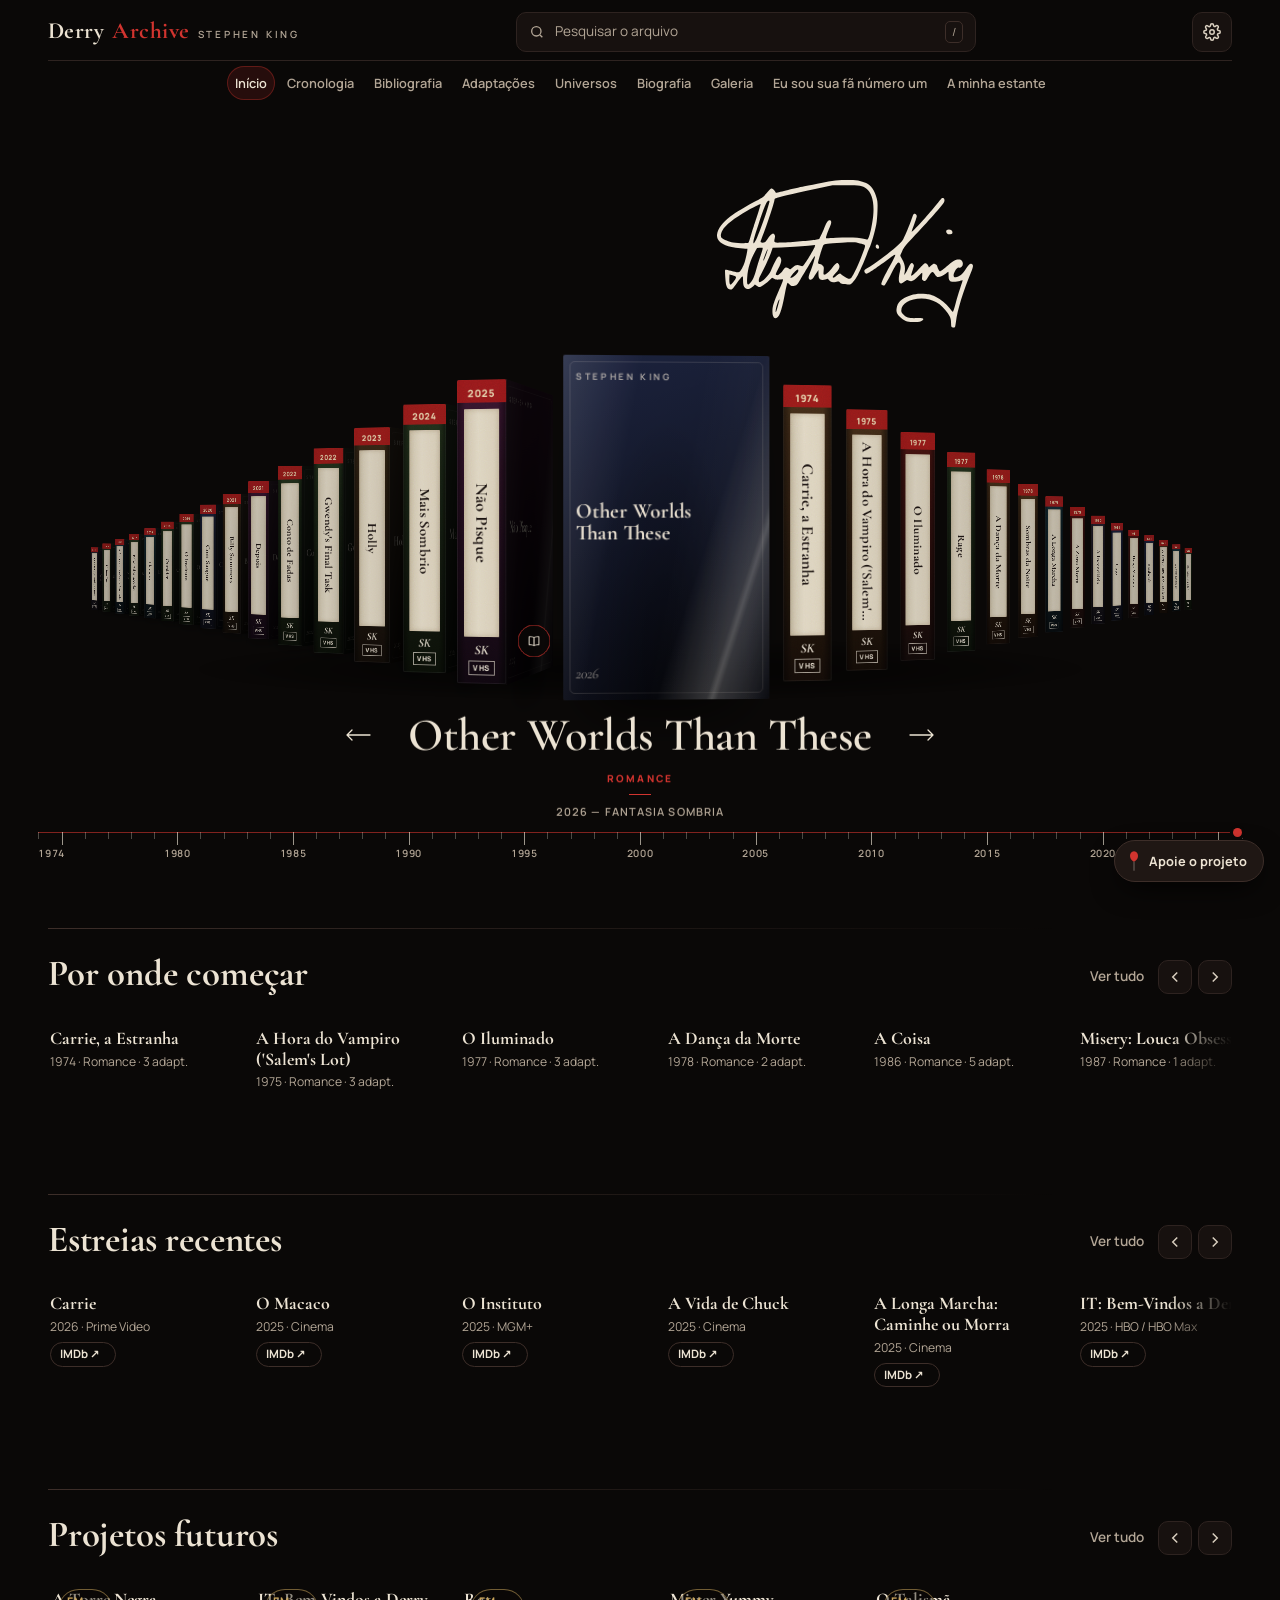
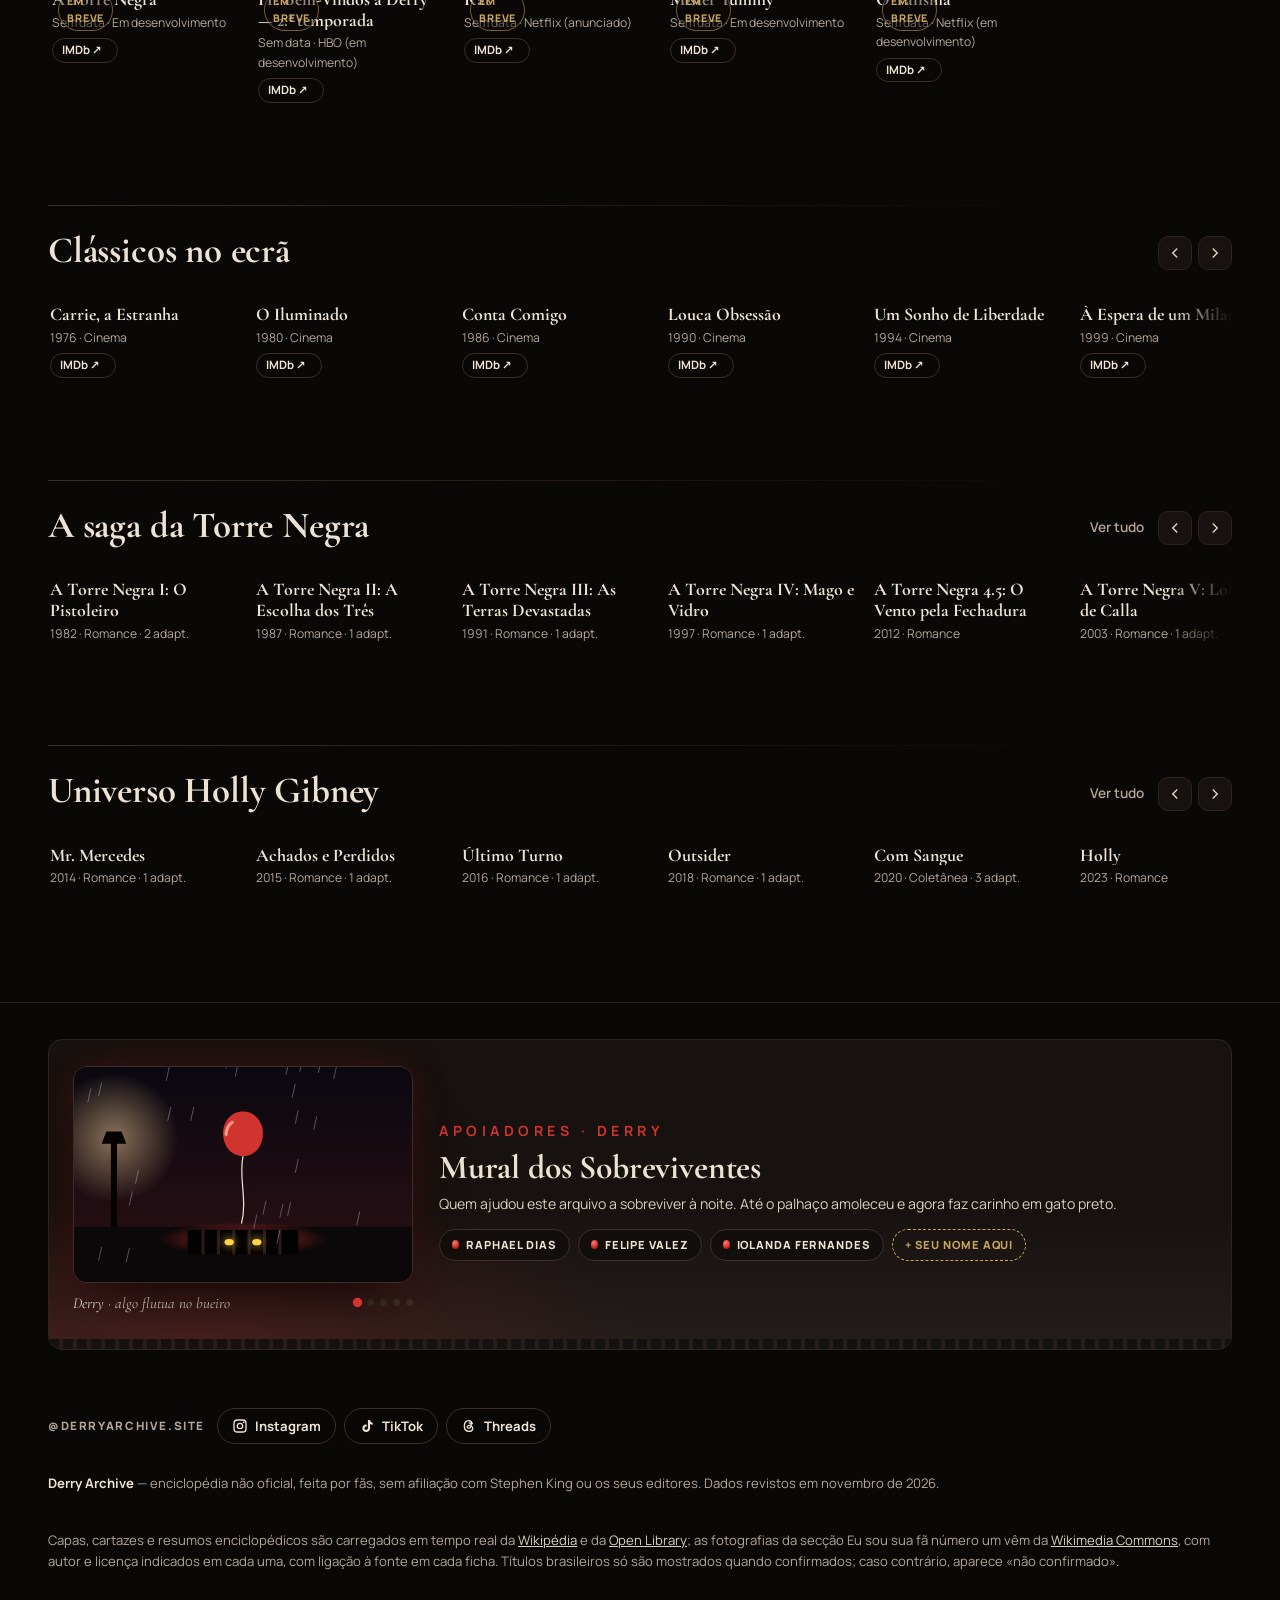
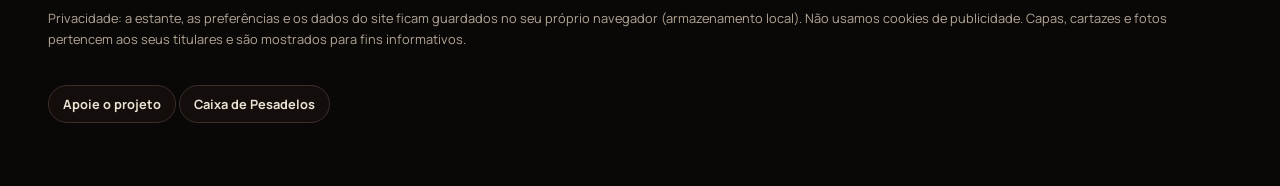
==== commit 7b868a94: "Add files via upload" ====
--- a/index.html
+++ b/index.html
@@ -4790,7 +4790,7 @@
 
 /* mural dos apoiadores: edite a lista abaixo e acrescente os nomes de quem ajudou */
 (() => {
-  const APOIADORES = ['Raphael Dias', 'Felipe Valez'];
+  const APOIADORES = ['Raphael Dias', 'Felipe Valez', 'Iolanda Fernandes'];
   const wall = $('#spWall'); if (!wall) return;
   wall.innerHTML = APOIADORES.map(n => `<span class="sp-chip">${esc(n)}</span>`).join('') + '<button class="sp-chip ghost" type="button" data-open-support>+ Seu nome aqui</button>';
   const CAP = ['Derry · algo flutua no bueiro', 'Até o palhaço tem um lado fofo (pouco)', 'O cemitério acorda sem pressa', 'A rosa floresce no fim do mundo', 'Overlook · uma janela acesa que não devia estar'];
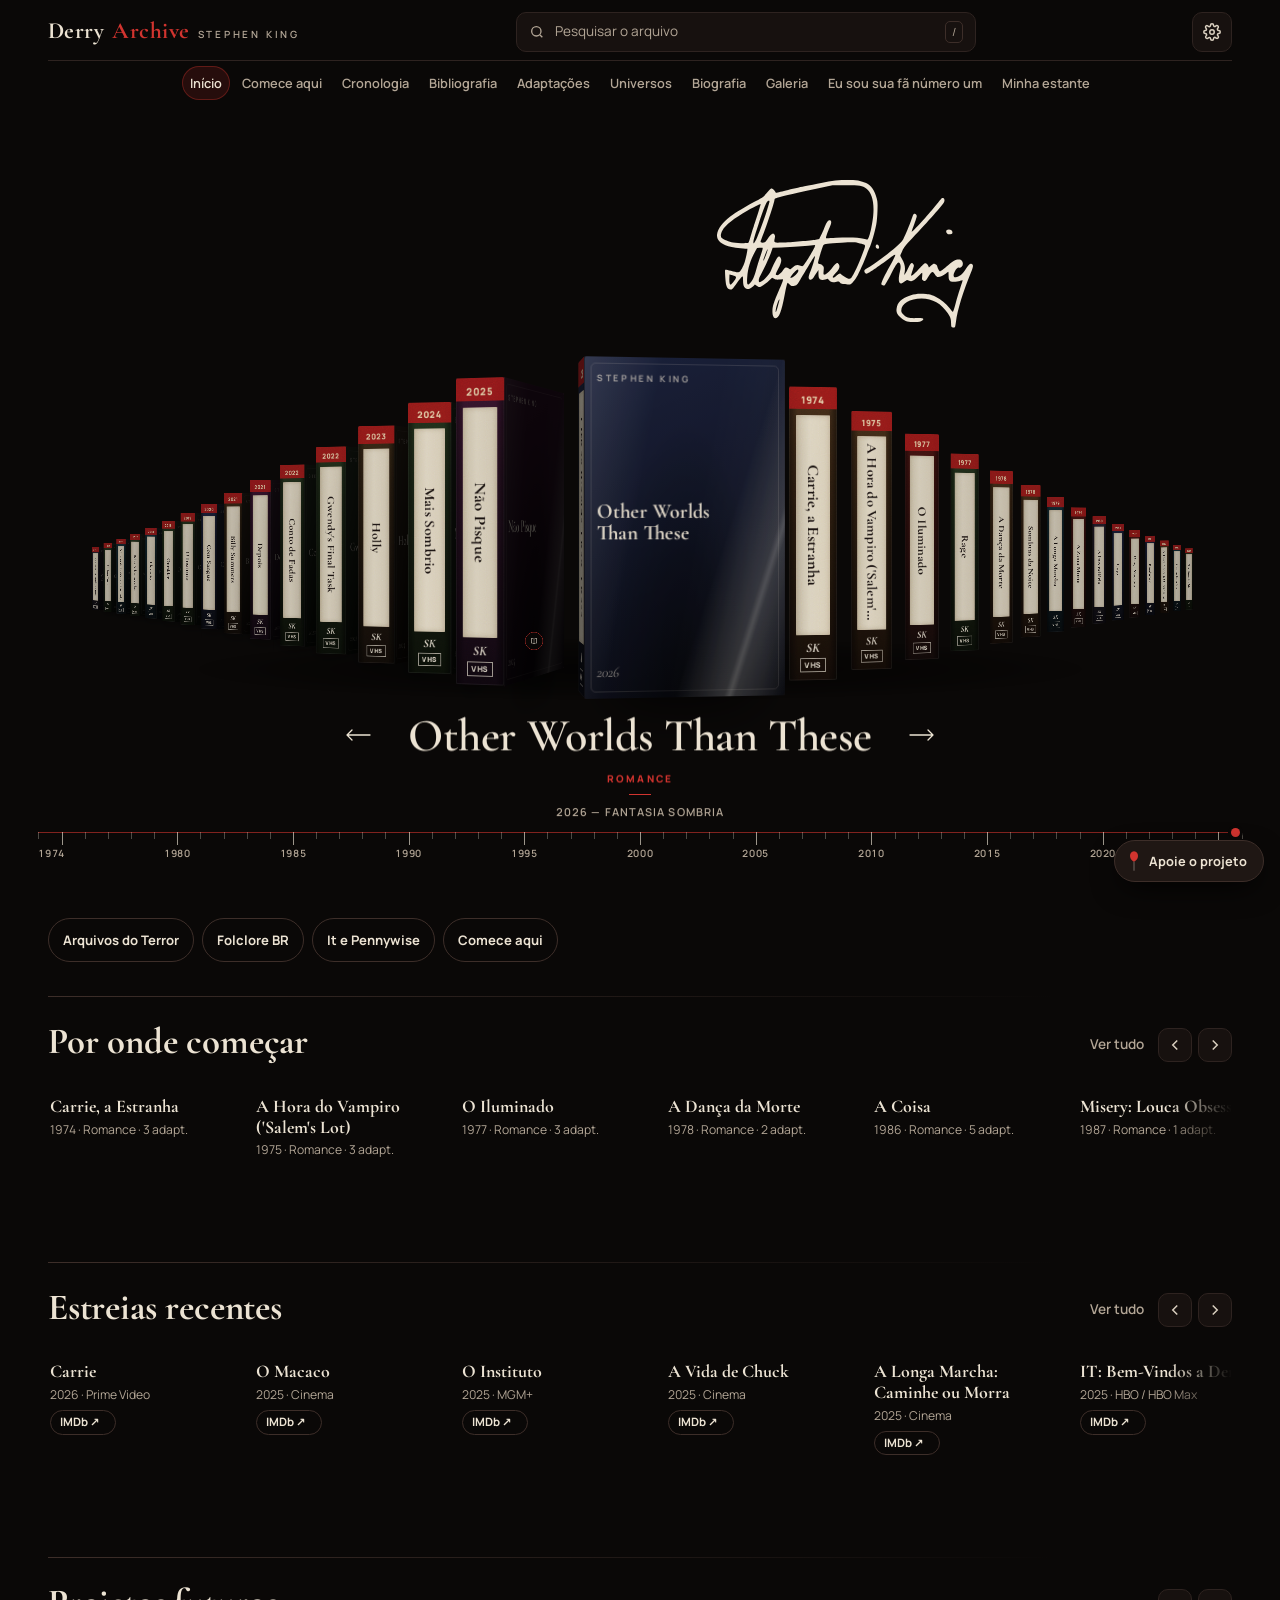
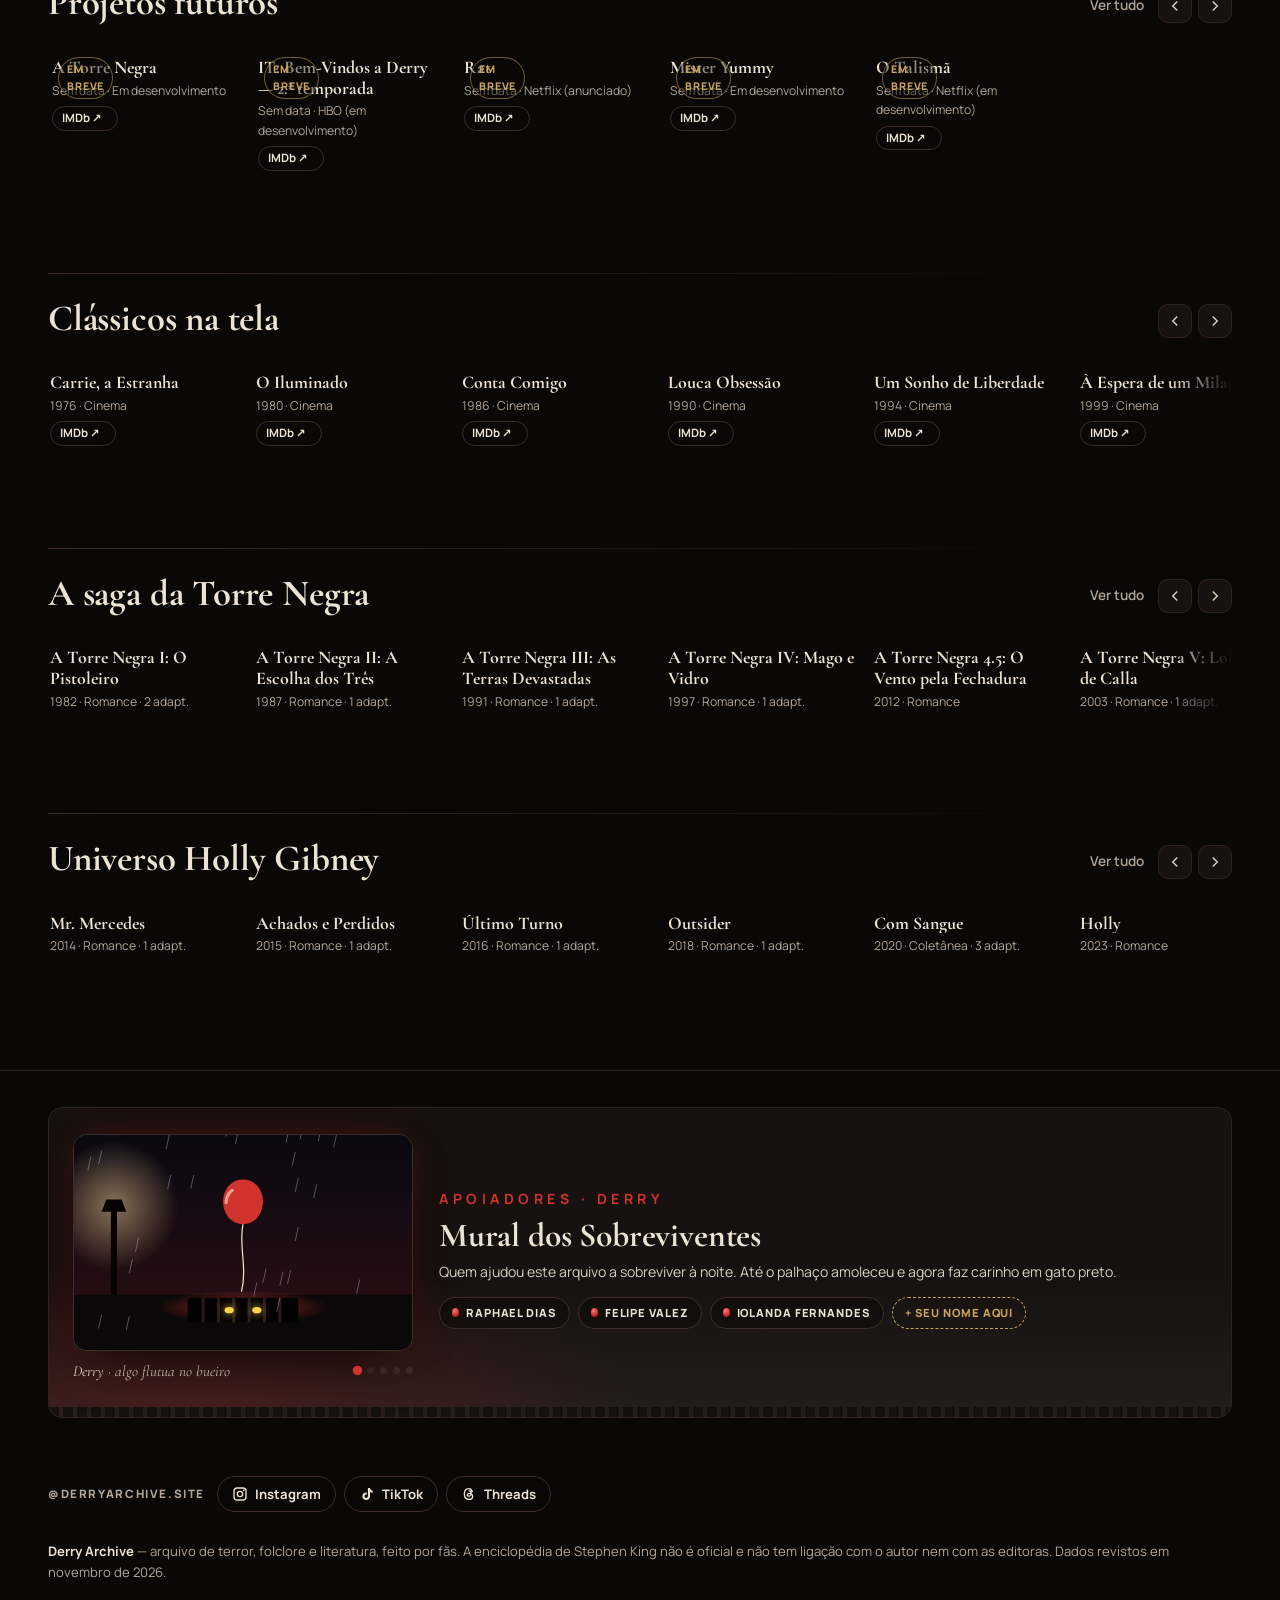
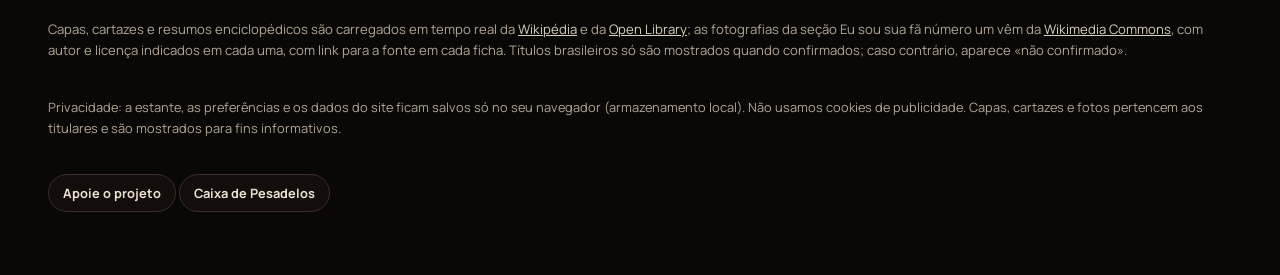
==== commit 183ef5eb: "Add an Instagram landing and real paths without touching the encyclopedia routes. Comece aqui, It, P" ====
--- a/index.html
+++ b/index.html
@@ -1,29 +1,35 @@
 <!doctype html>
-<html lang="pt">
+<html lang="pt-BR">
 <head>
 <meta charset="utf-8">
 <meta name="viewport" content="width=device-width, initial-scale=1, viewport-fit=cover">
-<title>Derry Archive — Enciclopédia Stephen King</title>
-<meta name="description" content="Enciclopédia interativa de Stephen King: bibliografia completa, adaptações para cinema, TV e streaming, cronologia, universos partilhados, biografia e a sua estante pessoal.">
+<script>(function(){try{var q=new URLSearchParams(location.search);var s=(q.get('utm_source')||'').toLowerCase();var h=(location.hash||'').replace(/^#/,'').split('/')[0];if((s==='ig'||s==='instagram')&&(!h||h==='inicio')){location.replace('/comece-aqui/'+location.search);}}catch(e){}})();</script>
+<script src="/site.config.js"></script>
+<script src="/assets/analytics.js" defer></script>
+<title>Derry Archive — arquivo de terror, folclore e literatura</title>
+<meta name="description" content="O arquivo completo do Derry Archive: terror, folclore brasileiro, It e Pennywise, e a enciclopédia de Stephen King. Feito no Brasil, para ler no celular.">
 <meta name="theme-color" content="#0a0807">
 <link rel="canonical" href="https://derryarchive.site/">
+<script type="application/ld+json">
+{"@context":"https://schema.org","@graph":[{"@type":"WebSite","@id":"https://derryarchive.site/#website","name":"Derry Archive","url":"https://derryarchive.site/","inLanguage":"pt-BR","description":"Arquivo de terror, folclore brasileiro e literatura, com a enciclopédia de Stephen King.","publisher":{"@id":"https://derryarchive.site/#organization"}},{"@type":"Organization","@id":"https://derryarchive.site/#organization","name":"Derry Archive","url":"https://derryarchive.site/","logo":"https://derryarchive.site/icon-512.png","sameAs":["https://www.instagram.com/derryarchive.site/","https://www.tiktok.com/@derryarchive.site","https://www.threads.com/@derryarchive.site"]}]}
+</script>
 <link rel="manifest" href="manifest.webmanifest">
 <meta property="og:url" content="https://derryarchive.site/">
 <meta property="og:image" content="https://derryarchive.site/og.png">
 <meta property="og:image:width" content="1200">
 <meta property="og:image:height" content="630">
-<meta property="og:image:alt" content="Derry Archive — Enciclopédia Stephen King">
+<meta property="og:image:alt" content="Derry Archive — arquivo de terror, folclore e literatura">
 <meta property="og:type" content="website">
 <meta property="og:site_name" content="Derry Archive">
-<meta property="og:locale" content="pt_PT">
-<meta property="og:title" content="Derry Archive — Enciclopédia Stephen King">
-<meta property="og:description" content="Enciclopédia interativa e não oficial de Stephen King: bibliografia, adaptações, cronologia, universos partilhados, biografia e a sua estante.">
+<meta property="og:locale" content="pt_BR">
+<meta property="og:title" content="Derry Archive — arquivo de terror, folclore e literatura">
+<meta property="og:description" content="Arquivo de terror, folclore brasileiro e literatura, com a enciclopédia de Stephen King.">
 <meta name="twitter:card" content="summary_large_image">
 <meta name="twitter:image" content="https://derryarchive.site/og.png">
-<meta name="twitter:title" content="Derry Archive — Enciclopédia Stephen King">
-<meta name="twitter:description" content="Bibliografia, adaptações, cronologia e universos partilhados de Stephen King.">
+<meta name="twitter:title" content="Derry Archive — arquivo de terror, folclore e literatura">
+<meta name="twitter:description" content="Terror, folclore brasileiro, It e Pennywise, e a enciclopédia de Stephen King.">
 <link rel="apple-touch-icon" href="[data-uri]">
-<script>(function(){try{var I=["[data-uri]","[data-uri]"];var m={name:"Derry Archive — Enciclopédia Stephen King",short_name:"Derry Archive",lang:"pt",start_url:location.href.split("#")[0],display:"standalone",background_color:"#0a0807",theme_color:"#0a0807",icons:[{src:I[0],sizes:"192x192",type:"image/png"},{src:I[1],sizes:"512x512",type:"image/png"}]};var l=document.createElement("link");l.rel="manifest";l.href=URL.createObjectURL(new Blob([JSON.stringify(m)],{type:"application/manifest+json"}));document.head.appendChild(l);}catch(e){}})();</script>
+<script>(function(){try{var I=["[data-uri]","[data-uri]"];var m={name:"Derry Archive — terror, folclore e literatura",short_name:"Derry Archive",lang:"pt-BR",start_url:location.href.split("#")[0],display:"standalone",background_color:"#0a0807",theme_color:"#0a0807",icons:[{src:I[0],sizes:"192x192",type:"image/png"},{src:I[1],sizes:"512x512",type:"image/png"}]};var l=document.createElement("link");l.rel="manifest";l.href=URL.createObjectURL(new Blob([JSON.stringify(m)],{type:"application/manifest+json"}));document.head.appendChild(l);}catch(e){}})();</script>
 <meta name="apple-mobile-web-app-capable" content="yes">
 <meta name="mobile-web-app-capable" content="yes">
 <meta name="apple-mobile-web-app-title" content="Derry Archive">
@@ -33,6 +39,7 @@
 <link rel="preconnect" href="https://en.wikipedia.org">
 <link rel="preconnect" href="https://upload.wikimedia.org">
 <link href="https://fonts.googleapis.com/css2?family=Cormorant+Garamond:ital,wght@0,500;0,600;0,700;1,500;1,600&family=Manrope:wght@400;500;600;700;800&display=swap" rel="stylesheet">
+<link rel="icon" href="/favicon.ico" sizes="any">
 <link rel="icon" href="data:image/svg+xml,%3Csvg xmlns='http://www.w3.org/2000/svg' viewBox='0 0 64 64'%3E%3Crect width='64' height='64' rx='14' fill='%230a0807'/%3E%3Ctext x='32' y='45' font-family='Georgia' font-size='38' font-weight='700' text-anchor='middle' fill='%23d1342f'%3EK%3C/text%3E%3C/svg%3E">
 <style>:root{
   --bg:#0a0807; --bg2:#110d0b; --surface:#17110f; --surface2:#1f1714; --line:#2e2320; --line2:#3d2e29;
@@ -1411,6 +1418,10 @@
 .vhs-cap,.vhs-arrow{top:calc(var(--cy) + var(--H) / 2 + 24px)}
 .vhs-floor{width:96vw}
 @media (max-width:767px){.vhs-sig{width:var(--sigW,220px)}}
+
+.doors-mini{display:flex;flex-wrap:wrap;gap:8px;padding:18px 0 6px}
+.doors-mini a{text-decoration:none;border:1px solid var(--line2);border-radius:999px;padding:10px 14px;font-size:.82rem;font-weight:700;color:var(--bone);min-height:44px;display:inline-flex;align-items:center}
+.doors-mini a:hover{border-color:var(--red)}
 </style>
 <script>
 /* aplica preferências antes de pintar, para evitar flashes */
@@ -1420,7 +1431,7 @@
 </script>
 </head>
 <body>
-<a class="skip" href="#main">Saltar para o conteúdo</a>
+<a class="skip" href="#main">Pular para o conteúdo</a>
 
 
 <header class="top" id="top">
@@ -1428,6 +1439,7 @@
     <a class="brand" href="#inicio" aria-label="Derry Archive — início">Derry<b>Archive</b><small>Stephen King</small></a>
     <nav class="nav" id="nav" aria-label="Principal">
       <a href="#inicio">Início</a>
+      <a href="/comece-aqui/">Comece aqui</a>
       <a href="#cronologia">Cronologia</a>
       <a href="#bibliografia">Bibliografia</a>
       <a href="#filmografia">Adaptações</a>
@@ -1435,13 +1447,13 @@
       <a href="#biografia">Biografia</a>
       <a href="#galeria">Galeria</a>
       <a href="#kit">Eu sou sua fã número um</a>
-      <a href="#estante">A minha estante</a>
+      <a href="#estante">Minha estante</a>
     </nav>
     <button class="search-trigger" id="openSearch" aria-label="Pesquisar (atalho /)">
       <svg viewBox="0 0 24 24" fill="none" stroke="currentColor" stroke-width="2"><circle cx="11" cy="11" r="7"/><path d="m20 20-3.5-3.5"/></svg>
       <span>Pesquisar o arquivo</span><kbd>/</kbd>
     </button>
-    <button class="icon-btn" id="openSettings" aria-label="Definições">
+    <button class="icon-btn" id="openSettings" aria-label="Configurações">
       <svg viewBox="0 0 24 24" fill="none" stroke="currentColor" stroke-width="2"><circle cx="12" cy="12" r="3"/><path d="M19.4 15a1.7 1.7 0 0 0 .3 1.8l.1.1a2 2 0 1 1-2.8 2.8l-.1-.1a1.7 1.7 0 0 0-1.8-.3 1.7 1.7 0 0 0-1 1.5V21a2 2 0 1 1-4 0v-.1a1.7 1.7 0 0 0-1.1-1.5 1.7 1.7 0 0 0-1.8.3l-.1.1a2 2 0 1 1-2.8-2.8l.1-.1a1.7 1.7 0 0 0 .3-1.8 1.7 1.7 0 0 0-1.5-1H3a2 2 0 1 1 0-4h.1a1.7 1.7 0 0 0 1.5-1.1 1.7 1.7 0 0 0-.3-1.8l-.1-.1a2 2 0 1 1 2.8-2.8l.1.1a1.7 1.7 0 0 0 1.8.3H9a1.7 1.7 0 0 0 1-1.5V3a2 2 0 1 1 4 0v.1a1.7 1.7 0 0 0 1 1.5 1.7 1.7 0 0 0 1.8-.3l.1-.1a2 2 0 1 1 2.8 2.8l-.1.1a1.7 1.7 0 0 0-.3 1.8V9a1.7 1.7 0 0 0 1.5 1H21a2 2 0 1 1 0 4h-.1a1.7 1.7 0 0 0-1.5 1z"/></svg>
     </button>
     <button class="icon-btn" id="soundBtn" hidden aria-pressed="false" aria-label="Som ambiente macabro" title="Som ambiente">
@@ -1485,6 +1497,12 @@
     </div></div>
   </div>
   <div class="wrap">
+    <nav class="doors-mini" aria-label="O arquivo">
+      <a href="/arquivos-do-terror/">Arquivos do Terror</a>
+      <a href="/folclore/">Folclore BR</a>
+      <a href="/it/">It e Pennywise</a>
+      <a href="/comece-aqui/">Comece aqui</a>
+    </nav>
     <div id="homeRows"></div>
     <section class="ig-sec reveal" id="igSec" aria-labelledby="h-ig" hidden>
       <div class="ig-head">
@@ -1510,7 +1528,7 @@
     <header class="page-head">
       <p class="eyebrow">Linha do tempo</p>
       <h1 id="h-crono">Cronologia</h1>
-      <p class="lead">Livros à esquerda, ecrãs à direita. Toque numa obra para ver a ficha completa ou use <b>Ligações</b> para iluminar as adaptações e as fontes de cada título ao longo das décadas.</p>
+      <p class="lead">Livros à esquerda, telas à direita. Toque numa obra para ver a ficha completa ou use <b>Conexões</b> para iluminar as adaptações e as fontes de cada título ao longo das décadas.</p>
       <div class="legend" aria-hidden="true">
         <span><i style="background:var(--red)"></i>Livro</span>
         <span><i style="background:var(--film)"></i>Filme</span>
@@ -1522,11 +1540,11 @@
       <div class="toolbar-in">
         <label class="field"><span class="sr-only">Filtrar cronologia</span>
           <svg viewBox="0 0 24 24" fill="none" stroke="currentColor" stroke-width="2"><circle cx="11" cy="11" r="7"/><path d="m20 20-3.5-3.5"/></svg>
-          <input id="tlSearch" type="search" placeholder="Filtrar por título, realizador, ano…" autocomplete="off">
+          <input id="tlSearch" type="search" placeholder="Filtrar por título, diretor, ano…" autocomplete="off">
         </label>
         <div class="chips" id="tlTypes" role="group" aria-label="Tipos visíveis"></div>
       </div>
-      <div class="decades" id="tlDecades" role="navigation" aria-label="Saltar para década" style="margin-top:10px"></div>
+      <div class="decades" id="tlDecades" role="navigation" aria-label="Pular para a década" style="margin-top:10px"></div>
     </div>
     <p class="count" id="tlCount" aria-live="polite"></p>
     <div class="tl" id="timeline"><div class="tl-progress" id="tlProgress"></div></div>
@@ -1549,10 +1567,10 @@
           <input id="bSearch" type="search" placeholder="Título original ou em português…" autocomplete="off">
         </label>
         <label><span class="sr-only">Tipo</span><select id="bType"></select></label>
-        <label><span class="sr-only">Género</span><select id="bGenre"></select></label>
+        <label><span class="sr-only">Gênero</span><select id="bGenre"></select></label>
         <label><span class="sr-only">Década</span><select id="bDecade"></select></label>
         <label><span class="sr-only">Estado de leitura</span><select id="bStatus">
-          <option value="">Todos os estados</option><option value="fav">Favoritos</option><option value="want">Quero ler</option><option value="reading">A ler</option><option value="read">Lidos</option><option value="none">Por ler</option><option value="adapted">Com adaptação</option>
+          <option value="">Todos os estados</option><option value="fav">Favoritos</option><option value="want">Quero ler</option><option value="reading">Lendo</option><option value="read">Lidos</option><option value="none">Não lidos</option><option value="adapted">Com adaptação</option>
         </select></label>
         <label><span class="sr-only">Ordenar</span><select id="bSort">
           <option value="y">Ano ↑</option><option value="-y">Ano ↓</option><option value="t">Título A–Z</option><option value="a">Mais adaptados</option>
@@ -1576,7 +1594,7 @@
       <div class="toolbar-in">
         <label class="field"><span class="sr-only">Pesquisar adaptações</span>
           <svg viewBox="0 0 24 24" fill="none" stroke="currentColor" stroke-width="2"><circle cx="11" cy="11" r="7"/><path d="m20 20-3.5-3.5"/></svg>
-          <input id="fSearch" type="search" placeholder="Título, realizador, plataforma…" autocomplete="off">
+          <input id="fSearch" type="search" placeholder="Título, diretor, plataforma…" autocomplete="off">
         </label>
         <div class="chips" id="fKinds" role="group" aria-label="Formato"></div>
         <label><span class="sr-only">Estado</span><select id="fStatus">
@@ -1598,7 +1616,7 @@
   <div class="wrap">
     <header class="page-head">
       <p class="eyebrow">Tudo está ligado</p>
-      <h1 id="h-uni">Universos partilhados</h1>
+      <h1 id="h-uni">Universos compartilhados</h1>
       <p class="lead">Cidades, personagens e forças que atravessam livros diferentes. Toque num nó da constelação para ver as obras sem sair do mapa.</p>
     </header>
     <div id="constellation"></div>
@@ -1652,7 +1670,7 @@
     <header class="page-head">
       <p class="eyebrow">Para colecionadores</p>
       <h1 id="h-kit">Eu sou sua fã número um</h1>
-      <p class="lead">Cartazes, capas, citações e fotografias na máxima resolução disponível. Toque numa imagem para baixar o original, uma versão Full HD (1920 px) ou 4K (3840 px), em JPG ou PNG, ou imprimir. Cada cartaz e cada capa aparece em duas versões lado a lado: a original e a edição em português (marcada «Brasil» quando a editora ou a fonte o confirma). Toque numa imagem para a ver ampliada e abrir o ficheiro original.</p>
+      <p class="lead">Cartazes, capas, citações e fotografias na máxima resolução disponível. Toque numa imagem para baixar o original, uma versão Full HD (1920 px) ou 4K (3840 px), em JPG ou PNG, ou imprimir. Cada cartaz e cada capa aparece em duas versões lado a lado: a original e a edição em português (marcada «Brasil» quando a editora ou a fonte o confirma). Toque numa imagem para a ver ampliada e abrir o arquivo original.</p>
     </header>
     <div class="toolbar"><div class="toolbar-in"><div class="chips" id="kitKinds" role="group" aria-label="Mostrar"></div></div></div>
     <div id="kitBody"></div>
@@ -1664,8 +1682,8 @@
   <div class="wrap">
     <header class="page-head">
       <p class="eyebrow">Progresso pessoal</p>
-      <h1 id="h-shelf">A minha estante</h1>
-      <p class="lead">Tudo fica guardado neste navegador. Organize os seus livros como numa prateleira: veja-os em capas, em lombadas ou em lista, e marque lidos, a ler, quero ler, favoritos e adaptações vistas.</p>
+      <h1 id="h-shelf">Minha estante</h1>
+      <p class="lead">Tudo fica salvo neste navegador. Organize seus livros como numa prateleira: veja em capas, em lombadas ou em lista, e marque lidos, lendo, quero ler, favoritos e adaptações vistas.</p>
     </header>
     <div id="shelfGrid" role="tabpanel"></div>
     <div class="shelf-actions">
@@ -1693,9 +1711,9 @@
       </div>
     </section>
     <nav class="ft-social" aria-label="Redes sociais"><span>@derryarchive.site</span><a href="https://www.instagram.com/derryarchive.site/" target="_blank" rel="noopener"><svg viewBox="0 0 24 24" aria-hidden="true"><rect x="3" y="3" width="18" height="18" rx="5" fill="none" stroke="currentColor" stroke-width="2"/><circle cx="12" cy="12" r="4" fill="none" stroke="currentColor" stroke-width="2"/><circle cx="17.5" cy="6.5" r="1.3" fill="currentColor"/></svg>Instagram</a><a href="https://www.tiktok.com/@derryarchive.site" target="_blank" rel="noopener"><svg viewBox="0 0 24 24" aria-hidden="true"><path fill="currentColor" d="M16.6 3c.3 2.2 1.7 3.8 4 4v3.1c-1.5.1-2.9-.4-4-1.2v6.3c0 3.4-2.6 5.8-5.8 5.8S5 18.6 5 15.4c0-3.5 3-6 6.5-5.6v3.2c-1.6-.4-3.2.7-3.2 2.4 0 1.4 1.1 2.5 2.5 2.5 1.5 0 2.6-1.1 2.6-2.8V3z"/></svg>TikTok</a><a href="https://www.threads.com/@derryarchive.site" target="_blank" rel="noopener"><svg viewBox="0 0 24 24" aria-hidden="true"><path fill="none" stroke="currentColor" stroke-width="2" stroke-linecap="round" d="M17 8.5C16 5.5 13.8 4 11.6 4 7.8 4 5 7 5 12s2.8 8 6.8 8c3.3 0 5.7-2 5.7-4.8 0-3.6-4.2-4.6-6.6-3.8-1.8.6-2.2 2.9-.4 3.6 2.3.9 4.8-.6 4.8-4.4 0-2-1-3.3-3-3.3"/></svg>Threads</a></nav>
-    <p><b style="color:var(--bone)">Derry Archive</b> — enciclopédia não oficial, feita por fãs, sem afiliação com Stephen King ou os seus editores. Dados revistos em novembro de 2026.</p>
-    <p>Capas, cartazes e resumos enciclopédicos são carregados em tempo real da <a href="https://www.wikipedia.org" target="_blank" rel="noopener">Wikipédia</a> e da <a href="https://openlibrary.org" target="_blank" rel="noopener">Open Library</a>; as fotografias da secção Eu sou sua fã número um vêm da <a href="https://commons.wikimedia.org" target="_blank" rel="noopener">Wikimedia Commons</a>, com autor e licença indicados em cada uma, com ligação à fonte em cada ficha. Títulos brasileiros só são mostrados quando confirmados; caso contrário, aparece «não confirmado».</p>
-      <p style="font-size:.8rem;color:var(--muted)">Privacidade: a estante, as preferências e os dados do site ficam guardados no seu próprio navegador (armazenamento local). Não usamos cookies de publicidade. Capas, cartazes e fotos pertencem aos seus titulares e são mostrados para fins informativos.</p>
+    <p><b style="color:var(--bone)">Derry Archive</b> — arquivo de terror, folclore e literatura, feito por fãs. A enciclopédia de Stephen King não é oficial e não tem ligação com o autor nem com as editoras. Dados revistos em novembro de 2026.</p>
+    <p>Capas, cartazes e resumos enciclopédicos são carregados em tempo real da <a href="https://www.wikipedia.org" target="_blank" rel="noopener">Wikipédia</a> e da <a href="https://openlibrary.org" target="_blank" rel="noopener">Open Library</a>; as fotografias da seção Eu sou sua fã número um vêm da <a href="https://commons.wikimedia.org" target="_blank" rel="noopener">Wikimedia Commons</a>, com autor e licença indicados em cada uma, com link para a fonte em cada ficha. Títulos brasileiros só são mostrados quando confirmados; caso contrário, aparece «não confirmado».</p>
+      <p style="font-size:.8rem;color:var(--muted)">Privacidade: a estante, as preferências e os dados do site ficam salvos só no seu navegador (armazenamento local). Não usamos cookies de publicidade. Capas, cartazes e fotos pertencem aos titulares e são mostrados para fins informativos.</p>
       <p><button class="btn sm" type="button" data-open-support>Apoie o projeto</button> <button class="btn sm" type="button" data-open-box>Caixa de Pesadelos</button></p>
 </div>
 </footer>
@@ -1709,7 +1727,7 @@
   <div class="sheet">
     <label class="field"><span class="sr-only">Pesquisar em todo o arquivo</span>
       <svg viewBox="0 0 24 24" fill="none" stroke="currentColor" stroke-width="2"><circle cx="11" cy="11" r="7"/><path d="m20 20-3.5-3.5"/></svg>
-      <input id="pInput" type="search" placeholder="Pesquisar livros, filmes, séries, realizadores, universos…" autocomplete="off" role="combobox" aria-expanded="true" aria-controls="pResults" aria-autocomplete="list">
+      <input id="pInput" type="search" placeholder="Pesquisar livros, filmes, séries, diretores, universos…" autocomplete="off" role="combobox" aria-expanded="true" aria-controls="pResults" aria-autocomplete="list">
     </label>
     <div class="results" id="pResults" role="listbox" aria-label="Resultados"></div>
   </div>
@@ -1758,22 +1776,22 @@
 
 <dialog id="settings" class="settings" aria-labelledby="sTitle">
   <div class="sheet">
-    <h2 id="sTitle">Definições</h2>
-    <div class="opt"><label for="sLite">Modo leve<small>Desliga as animações e o parallax (telemóveis mais fracos)</small></label><input type="checkbox" class="switch" id="sLite"></div>
+    <h2 id="sTitle">Configurações</h2>
+    <div class="opt"><label for="sLite">Modo leve<small>Desativa as animações e o parallax (celulares mais fracos)</small></label><input type="checkbox" class="switch" id="sLite"></div>
     <div class="opt"><label for="sSpeed">Velocidade das animações<small>Lenta é o padrão; aumente se preferir mais rápido</small></label><select id="sSpeed"><option value="slow">Lenta (padrão)</option><option value="normal">Normal</option><option value="fast">Rápida</option></select></div>
     <div class="opt"><label for="sMotion">Animações<small>Inclui o efeito das lombadas na estante</small></label>
       <select id="sMotion"><option value="full">Completas</option><option value="reduce">Reduzidas</option></select></div>
     <div class="opt"><label for="sTheme">Tema<small>Escuro, claro ou conforme o sistema</small></label><select id="sTheme"><option value="dark">Escuro</option><option value="light">Claro</option><option value="auto">Automático</option></select></div>
     <div class="opt"><label for="sParallax">Parallax<small>Profundidade no topo e inclinação dos cartões (desligado por padrão)</small></label><input type="checkbox" class="switch" id="sParallax"></div>
     
-    <div class="opt" hidden><label for="sFog">Neblina e grão<small>Névoa e película a mexer no fundo do site</small></label><input type="checkbox" class="switch" id="sFog"></div>
+    <div class="opt" hidden><label for="sFog">Neblina e grão<small>Névoa e grão se mexendo no fundo do site</small></label><input type="checkbox" class="switch" id="sFog"></div>
     <div class="opt" hidden><label for="sOmens">Aparições<small>Balões, corvos e outras visitas das histórias, no fundo do site</small></label><input type="checkbox" class="switch" id="sOmens"></div>
     <div class="opt"><label>Caixa de Pesadelos<small>Sugestões, correções e livro favorito, sem login</small></label><button class="btn sm" type="button" data-open-box>Enviar</button></div>
     <div class="opt"><label>Apoie o projeto<small>Pix, Instagram e balões vermelhos</small></label><button class="btn sm" type="button" data-open-support>Apoiar</button></div>
-    <div class="opt"><label>Ver uma agora<small>Dispara uma aparição aleatória</small></label><button class="btn sm" id="omenNow" type="button">Assustar-me</button></div>
-    <div class="opt" style="flex-wrap:wrap"><label for="sOmdb">Notas do IMDb<small>Chave gratuita em <a href="https://www.omdbapi.com/apikey.aspx" target="_blank" rel="noopener">omdbapi.com</a> — fica só neste navegador</small></label><span style="display:flex;gap:8px"><input type="text" id="sOmdb" autocomplete="off" spellcheck="false" placeholder="a sua chave" style="width:130px;height:38px;padding:0 10px;border-radius:10px;border:1px solid var(--line);background:var(--bg);color:var(--bone)"><button class="btn sm primary" id="sOmdbSave" type="button">Guardar</button></span></div>
-    <div class="opt"><label for="sCovers">Carregar capas online<small>Desligue para poupar dados</small></label><input type="checkbox" class="switch" id="sCovers"></div>
-    <div class="opt" hidden><label for="sVol">Volume do som ambiente<small>Desligado por padrão: ative-o no botão do altifalante no topo</small></label><input type="range" id="sVol" min="0" max="1" step="0.05" style="width:130px"></div>
+    <div class="opt"><label>Ver uma agora<small>Mostra uma aparição aleatória</small></label><button class="btn sm" id="omenNow" type="button">Me assustar</button></div>
+    <div class="opt" style="flex-wrap:wrap"><label for="sOmdb">Notas do IMDb<small>Chave gratuita em <a href="https://www.omdbapi.com/apikey.aspx" target="_blank" rel="noopener">omdbapi.com</a> — fica só neste navegador</small></label><span style="display:flex;gap:8px"><input type="text" id="sOmdb" autocomplete="off" spellcheck="false" placeholder="sua chave" style="width:130px;height:38px;padding:0 10px;border-radius:10px;border:1px solid var(--line);background:var(--bg);color:var(--bone)"><button class="btn sm primary" id="sOmdbSave" type="button">Salvar</button></span></div>
+    <div class="opt"><label for="sCovers">Carregar capas online<small>Desative para economizar dados</small></label><input type="checkbox" class="switch" id="sCovers"></div>
+    <div class="opt" hidden><label for="sVol">Volume do som ambiente<small>Desligado por padrão: ative-o no botão do alto-falante no topo</small></label><input type="range" id="sVol" min="0" max="1" step="0.05" style="width:130px"></div>
     <div class="opt"><label for="sFs">Tamanho do texto</label>
       <select id="sFs"><option value="0.92">Pequeno</option><option value="1">Normal</option><option value="1.1">Grande</option><option value="1.2">Muito grande</option></select></div>
     <div style="display:flex;justify-content:flex-end;margin-top:20px"><button class="btn primary sm" id="closeSettings">Fechar</button></div>
@@ -1793,7 +1811,7 @@
       <p class="ex-hint" id="exHint"></p>
     </div>
     <div class="opt"><label for="exSort">Ordenar por</label><select id="exSort"><option value="y">Ano de publicação</option><option value="t">Título A–Z</option></select></div>
-    <div class="opt" id="exVisual"><label for="exTheme">Aspeto (PDF e PNG)</label><select id="exTheme"><option value="light">Papel claro (para imprimir)</option><option value="dark">Escuro</option></select></div>
+    <div class="opt" id="exVisual"><label for="exTheme">Aparência (PDF e PNG)</label><select id="exTheme"><option value="light">Papel claro (para imprimir)</option><option value="dark">Escuro</option></select></div>
     <div class="opt"><label for="exNotes">Incluir as minhas notas<small>As notas pessoais de cada livro</small></label><input type="checkbox" class="switch" id="exNotes" checked></div>
     <div style="display:flex;justify-content:flex-end;gap:8px;margin-top:20px"><button class="btn sm" id="exCancel" type="button">Cancelar</button><button class="btn primary sm" id="exGo" type="button">Exportar</button></div>
   </div>
@@ -1818,13 +1836,13 @@
           <option value="a4">A4 · 21×29,7 cm</option><option value="a3">A3 · 29,7×42 cm</option><option value="a2">A2 · 42×59,4 cm</option>
           <option value="ig45">Instagram · feed 4:5</option><option value="ig916">Instagram · Stories 9:16</option><option value="s3040">30×40 cm</option><option value="s4050">40×50 cm</option><option value="s4060">40×60 cm</option><option value="s5070">50×70 cm</option></select></div>
         <div class="opt"><label for="pzRes">Qualidade</label><select id="pzRes"><option value="3840">4K (3840 px)</option><option value="1920">Full HD (1920 px)</option><option value="d300">Impressão 300 dpi</option><option value="d150">Impressão 150 dpi</option><option value="ig">Instagram (1080 px de largura)</option></select></div>
-        <div class="opt"><label for="pzStyle">Aspeto</label><select id="pzStyle"><option value="night">Noite</option><option value="paper">Papel claro (poupa tinta)</option><option value="color">Cor do universo</option></select></div>
+        <div class="opt"><label for="pzStyle">Aparência</label><select id="pzStyle"><option value="night">Noite</option><option value="paper">Papel claro (gasta menos tinta)</option><option value="color">Cor do universo</option></select></div>
         <div class="opt"><label for="pzBg">Cor do fundo</label><select id="pzBg"><option value="auto">Automática (do universo)</option><option value="preto">Preto</option><option value="grafite">Grafite</option><option value="roxo">Roxo</option><option value="bordo">Vermelho escuro</option><option value="azul">Azul-noite</option><option value="verde">Verde-floresta</option><option value="ambar">Âmbar / sépia</option><option value="petroleo">Petróleo</option><option value="custom">Personalizada…</option></select><input type="color" id="pzBgX" value="#2a1a4a" aria-label="Cor personalizada do fundo" hidden style="width:38px;height:30px;margin-left:8px;border:0;background:none;padding:0;cursor:pointer"></div>
         <div class="opt"><label for="pzAge">Papel velho<small>Camada envelhecida: amarelecido, grão, manchas e vincos</small></label><select id="pzAge"><option value="0">Nenhum</option><option value="0.55">Suave</option><option value="1">Vintage</option><option value="1.4">Muito gasto (com carimbo)</option></select></div>
         <div class="opt"><label for="pzMat">Margem de moldura<small>Borda tipo passe-partout</small></label><input type="checkbox" class="switch" id="pzMat" checked></div>
         <div class="opt"><label for="pzDesc">Texto de descrição<small>Mais texto, menos ilustração</small></label><input type="checkbox" class="switch" id="pzDesc"></div>
         <div class="opt"><label for="pzList">Lista (obras, locais…)</label><input type="checkbox" class="switch" id="pzList" checked></div>
-        <div class="opt"><label>Estilo favorito<small>Lembra cor e opções deste cartaz</small></label><button class="btn sm" id="pzFav" type="button" aria-pressed="false">☆ Guardar este estilo</button></div>
+        <div class="opt"><label>Estilo favorito<small>Lembra cor e opções deste cartaz</small></label><button class="btn sm" id="pzFav" type="button" aria-pressed="false">☆ Salvar este estilo</button></div>
         <p class="pz-hint" id="pzHint" style="margin:10px 0 0"></p>
       </div>
     </div>
@@ -1837,7 +1855,7 @@
 <script>/* ==========================================================================
    BASE DE DADOS — obras e adaptações de Stephen King
    Campos (obras):  id, t (título original), pt (título da edição brasileira; null = não confirmado),
-                    y (ano), k (tipo), g (géneros), by (pseudónimo/coautoria), w (artigo Wikipédia EN),
+                    y (ano), k (tipo), g (gêneros), by (pseudónimo/coautoria), w (artigo Wikipédia EN),
                     s (sinopse), u (universos), in (coletânea de origem, para contos/novelas)
    Campos (adapt.): id, t, pt, y, k (filme|serie|minisserie|telefilme), on (estreia/plataforma),
                     d (realização/criação), src (ids das obras), w, st (lancado|futuro), s
@@ -1875,7 +1893,7 @@
   {id:'cujo',t:'Cujo',pt:'Cujo',y:1981,k:'romance',g:['Terror','Thriller'],w:'Cujo',u:['castlerock'],
    s:'Em Castle Rock, um dócil São Bernardo é mordido por um morcego e contrai raiva. Donna Trenton e o filho Tad ficam encurralados num carro avariado, sob um calor sufocante, enquanto o cão enlouquecido os cerca.'},
   {id:'dansemacabre',t:'Danse Macabre',pt:'Dança Macabra',y:1981,k:'naoficcao',g:['Ensaio'],w:'Danse_Macabre_(King_book)',
-   s:'Ensaio de King sobre o terror na literatura, no cinema, na rádio e na televisão entre 1950 e 1980, e sobre o que o género revela dos medos coletivos.'},
+   s:'Ensaio de King sobre o terror na literatura, no cinema, na rádio e na televisão entre 1950 e 1980, e sobre o que o gênero revela dos medos coletivos.'},
   {id:'gunslinger',t:'The Dark Tower: The Gunslinger',pt:'A Torre Negra I: O Pistoleiro',y:1982,k:'romance',g:['Fantasia sombria','Western'],w:'The_Dark_Tower:_The_Gunslinger',u:['torre','flagg'],
    s:'«O homem de preto fugiu pelo deserto, e o pistoleiro seguiu-o.» Roland Deschain, último pistoleiro de Gilead, persegue o homem de preto através de um mundo que «seguiu em frente», no primeiro passo da demanda pela Torre Negra.'},
   {id:'runningman',t:'The Running Man',pt:null,y:1982,k:'bachman',by:'Richard Bachman',g:['Distopia','Ficção científica'],w:'The_Running_Man_(novel)',
@@ -1897,7 +1915,7 @@
   {id:'skeleton',t:'Skeleton Crew',pt:'Tripulação de Esqueletos',y:1985,k:'colecao',g:['Terror','Contos'],w:'Skeleton_Crew_(short_story_collection)',
    s:'Coletânea com «The Mist», «The Monkey», «The Raft», «Gramma», «Survivor Type», «The Jaunt», «Mrs. Todd\'s Shortcut» e muitos outros contos.'},
   {id:'it',t:'It',pt:'A Coisa',y:1986,k:'romance',g:['Terror','Sobrenatural'],w:'It_(novel)',u:['derry','torre'],
-   s:'Em 1958, sete crianças de Derry, no Maine — o Clube dos Otários — enfrentam uma entidade que desperta a cada 27 anos e assume a forma dos seus medos, sobretudo a do palhaço Pennywise. Em 1985, adultos, regressam para cumprir a promessa de a destruir.'},
+   s:'Em 1958, sete crianças de Derry, no Maine — o Clube dos Otários — enfrentam uma entidade que desperta a cada 27 anos e toma a forma dos próprios medos, sobretudo a do palhaço Pennywise. Em 1985, já adultos, voltam para cumprir a promessa de destruí-la.'},
   {id:'drawing',t:'The Dark Tower II: The Drawing of the Three',pt:'A Torre Negra II: A Escolha dos Três',y:1987,k:'romance',g:['Fantasia sombria'],w:'The_Dark_Tower_II:_The_Drawing_of_the_Three',u:['torre'],
    s:'Ferido numa praia, Roland encontra portas que se abrem para a Nova Iorque de diferentes épocas e «escolhe» companheiros: Eddie Dean, viciado em heroína, e Odetta Holmes, mulher de personalidade dividida.'},
   {id:'misery',t:'Misery',pt:'Misery: Louca Obsessão',y:1987,k:'romance',g:['Thriller','Psicológico'],w:'Misery_(novel)',
@@ -1939,7 +1957,7 @@
    s:'Cinco histórias interligadas sobre a geração dos anos 60 e a Guerra do Vietname. A primeira, «Low Men in Yellow Coats», liga-se ao universo da Torre Negra.'},
   // ---------------- Anos 2000 ----------------
   {id:'onwriting',t:'On Writing: A Memoir of the Craft',pt:'Sobre a Escrita',y:2000,k:'naoficcao',g:['Memórias','Ensaio'],w:'On_Writing:_A_Memoir_of_the_Craft',
-   s:'Metade autobiografia, metade manual de escrita: King relembra a infância, o alcoolismo e o atropelamento de 1999, e partilha conselhos práticos sobre o ofício.'},
+   s:'Metade autobiografia, metade manual de escrita: King relembra a infância, o alcoolismo e o atropelamento de 1999, e compartilha conselhos práticos sobre o ofício.'},
   {id:'dreamcatcher',t:'Dreamcatcher',pt:'O Apanhador de Sonhos',y:2001,k:'romance',g:['Ficção científica','Terror'],w:'Dreamcatcher_(novel)',u:['derry'],
    s:'Quatro amigos de infância de Derry, unidos por um dom telepático, reencontram-se numa cabana de caça no Maine quando uma invasão extraterrestre começa à sua volta.'},
   {id:'blackhouse',t:'Black House',pt:'A Casa Negra',y:2001,k:'colab',by:'com Peter Straub',g:['Terror','Fantasia sombria'],w:'Black_House_(novel)',u:['talisman','torre'],
@@ -1996,7 +2014,7 @@
   {id:'outsider',t:'The Outsider',pt:'Outsider',y:2018,k:'romance',g:['Policial','Terror'],w:'The_Outsider_(King_novel)',u:['hodges'],
    s:'Um treinador respeitado é preso pelo homicídio brutal de um rapaz, com provas irrefutáveis — mas também com um álibi irrefutável. Holly Gibney junta-se à investigação de algo que não é humano.'},
   {id:'elevation',t:'Elevation',pt:'Elevação',y:2018,k:'novela',g:['Fantasia','Drama'],w:'Elevation_(novella)',u:['castlerock'],
-   s:'Scott Carey, de Castle Rock, perde peso continuamente sem que o seu corpo mude de aspeto. Enquanto se torna mais leve, aproxima-se de um casal de vizinhas alvo de preconceito.'},
+   s:'Scott Carey, de Castle Rock, perde peso continuamente sem que o seu corpo mude de aparência. Enquanto se torna mais leve, aproxima-se de um casal de vizinhas alvo de preconceito.'},
   {id:'institute',t:'The Institute',pt:'O Instituto',y:2019,k:'romance',g:['Ficção científica','Thriller'],w:'The_Institute_(King_novel)',
    s:'Luke Ellis, de 12 anos e com leves capacidades telecinéticas, é raptado e acorda numa instalação secreta no Maine onde crianças com dons são exploradas e descartadas.'},
   // ---------------- Anos 2020 ----------------
@@ -2155,14 +2173,14 @@
   {id:'a-salem24',t:"Salem's Lot",pt:"A Hora do Vampiro",y:2024,k:'filme',on:'Max',d:'Gary Dauberman',src:['salem'],w:"'Salem's_Lot_(film)",st:'lancado',s:'Estreou diretamente em streaming, em outubro de 2024.'},
   {id:'a-monkey',t:'The Monkey',pt:'O Macaco',y:2025,k:'filme',on:'Cinema',d:'Osgood Perkins',src:['c-monkey'],w:'The_Monkey_(film)',st:'lancado',s:'Com Theo James em papel duplo; produção de James Wan.'},
   {id:'a-institute',t:'The Institute',pt:'O Instituto',y:2025,k:'serie',on:'MGM+',d:'Benjamin Cavell',src:['institute'],w:'The_Institute_(TV_series)',st:'lancado',s:'Com Ben Barnes e Mary-Louise Parker.'},
-  {id:'a-chuck',t:'The Life of Chuck',pt:'A Vida de Chuck',y:2025,k:'filme',on:'Cinema',d:'Mike Flanagan',src:['c-chuck'],w:'The_Life_of_Chuck_(film)',st:'lancado',s:'Tom Hiddleston como Chuck; Prémio do Público no Festival de Toronto de 2024.'},
+  {id:'a-chuck',t:'The Life of Chuck',pt:'A Vida de Chuck',y:2025,k:'filme',on:'Cinema',d:'Mike Flanagan',src:['c-chuck'],w:'The_Life_of_Chuck_(film)',st:'lancado',s:'Tom Hiddleston como Chuck; Prêmio do Público no Festival de Toronto de 2024.'},
   {id:'a-longwalk',t:'The Long Walk',pt:'A Longa Marcha: Caminhe ou Morra',y:2025,k:'filme',on:'Cinema',d:'Francis Lawrence',src:['longwalk'],w:'The_Long_Walk_(2025_film)',st:'lancado',s:'Com Cooper Hoffman, David Jonsson e Mark Hamill.'},
   {id:'a-derry',t:'IT: Welcome to Derry',pt:'IT: Bem-Vindos a Derry',y:2025,k:'serie',on:'HBO / HBO Max',d:'Andy Muschietti, Barbara Muschietti e Jason Fuchs',src:['it'],w:'It:_Welcome_to_Derry',st:'lancado',s:'Prequela dos filmes de Muschietti, passada em 1962; Bill Skarsgård regressa como Pennywise.'},
   {id:'a-running25',t:'The Running Man',pt:'O Sobrevivente',y:2025,k:'filme',on:'Cinema',d:'Edgar Wright',src:['runningman'],w:'The_Running_Man_(2025_film)',st:'lancado',s:'Glen Powell como Ben Richards; mais fiel ao livro do que a versão de 1987.'},
   {id:'a-carrie26',t:'Carrie',pt:'Carrie',y:2026,k:'serie',on:'Prime Video',d:'Mike Flanagan',src:['carrie'],w:'Carrie_(TV_series)',st:'lancado',s:'Série de oito episódios; anunciada para estreia integral a 7 de outubro de 2026, com Summer H. Howell e Samantha Sloyan.'},
   // ---------- Projetos futuros / em desenvolvimento (sem data confirmada) ----------
   {id:'f-darktower',t:'The Dark Tower',pt:'A Torre Negra',y:null,k:'serie',on:'Em desenvolvimento',d:'Mike Flanagan',src:['gunslinger','drawing','wastelands','wizard','wolves','susannah','darktower'],w:'The_Dark_Tower_(series)',st:'futuro',s:'Projeto anunciado por Flanagan (série em várias temporadas); sem data, elenco ou plataforma confirmados.'},
-  {id:'f-derry2',t:'IT: Welcome to Derry — 2.ª temporada',pt:'IT: Bem-Vindos a Derry — 2.ª temporada',y:null,k:'serie',on:'HBO (em desenvolvimento)',d:'Andy e Barbara Muschietti',src:['it'],w:'It:_Welcome_to_Derry',st:'futuro',s:'Andy Muschietti afirmou em março de 2026 que a temporada está a ser preparada; sem data de estreia oficial.'},
+  {id:'f-derry2',t:'IT: Welcome to Derry — 2.ª temporada',pt:'IT: Bem-Vindos a Derry — 2.ª temporada',y:null,k:'serie',on:'HBO (em desenvolvimento)',d:'Andy e Barbara Muschietti',src:['it'],w:'It:_Welcome_to_Derry',st:'futuro',s:'Andy Muschietti afirmou em março de 2026 que a temporada está sendo preparada; sem data de estreia oficial.'},
   {id:'f-rat',t:'Rat',pt:'Rat',y:null,k:'filme',on:'Netflix (anunciado)',d:'—',src:['c-rat'],w:'If_It_Bleeds',st:'futuro',s:'Adaptação da novela de «If It Bleeds»; data por confirmar.'},
   {id:'f-yummy',t:'Mister Yummy',pt:'Mister Yummy',y:null,k:'filme',on:'Em desenvolvimento',d:'Ben Young',src:['c-yummy'],w:'You_Like_It_Darker',st:'futuro',s:'Adaptação do conto de «You Like It Darker»; data por confirmar.'},
   {id:'f-talisman',t:'The Talisman',pt:'O Talismã',y:null,k:'serie',on:'Netflix (em desenvolvimento)',d:'Produção dos irmãos Duffer',src:['talisman'],w:'The_Talisman_(King_and_Straub_novel)',st:'futuro',s:'Projeto em desenvolvimento há vários anos; sem data.'}
@@ -2174,17 +2192,17 @@
   {id:'castlerock',n:'Castle Rock',sub:'A cidade maldita do Maine',c:'#8a6d3b',
    d:'Cidade fictícia que reúne, ao longo de décadas, o polícia Alan Pangborn, o cão Cujo, a loja de Leland Gaunt e a caixa de botões de Gwendy. Needful Things foi apresentado como «a última história de Castle Rock» — mas King voltou várias vezes.'},
   {id:'derry',n:'Derry',sub:'Onde algo desperta a cada 27 anos',c:'#6b2c91',
-   d:'Inspirada em Bangor, Derry é a cidade de Pennywise. A sua sombra estende-se a Insomnia, Bag of Bones, Dreamcatcher e até à viagem no tempo de 11/22/63, onde Jake Epping se cruza com Beverly e Richie.'},
+   d:'Inspirada em Bangor, Derry é a cidade de Pennywise. A sombra dela chega a Insomnia, Bag of Bones, Dreamcatcher e à viagem no tempo de 11/22/63, em que Jake Epping cruza com Beverly e Richie.'},
   {id:'salem',n:"Jerusalem's Lot",sub:'Vampiros na Nova Inglaterra',c:'#2f5d50',
    d:'A cidade de \'Salem\'s Lot, o conto «Jerusalem\'s Lot» e o percurso do Padre Callahan, que reaparece na Torre Negra.'},
   {id:'hodges',n:'Universo Holly Gibney',sub:'Do Mr. Mercedes a Não Pisque',c:'#3a5f8f',
    d:'A trilogia de Bill Hodges evoluiu para um universo policial com toques sobrenaturais, centrado na detetive Holly Gibney — personagem favorita do próprio King.'},
   {id:'shining',n:'O Brilho',sub:'Do Overlook ao Verdadeiro Nó',c:'#c79a2b',
-   d:'O dom psíquico partilhado por Danny Torrance, Dick Hallorann e Abra Stone, entre O Iluminado e Doutor Sono.'},
+   d:'O dom psíquico compartilhado por Danny Torrance, Dick Hallorann e Abra Stone, entre O Iluminado e Doutor Sono.'},
   {id:'flagg',n:'Randall Flagg',sub:'O homem de preto',c:'#1f1f1f',
    d:'O vilão recorrente com muitos nomes — Flagg, Walter o\'Dim, Marten Broadcloak — surge em A Dança da Morte, Os Olhos do Dragão e na Torre Negra.'},
   {id:'talisman',n:'Os Territórios',sub:'Com Peter Straub',c:'#3f7a3a',
-   d:'O mundo paralelo de Jack Sawyer, partilhado por King e Peter Straub em três livros, com pontes para Mundo-Médio.'},
+   d:'O mundo paralelo de Jack Sawyer, compartilhado por King e Peter Straub em três livros, com pontes para Mundo-Médio.'},
   {id:'gwendy',n:'Trilogia Gwendy',sub:'Com Richard Chizmar',c:'#a14f6b',
    d:'A caixa de botões de Richard Farris, que passa por Castle Rock e acaba no espaço. O segundo volume, Gwendy\'s Magic Feather (2019), é de Chizmar a solo.'}
 ];
@@ -2197,13 +2215,13 @@
   {y:1977,t:'Nasce Richard Bachman',d:'Publica Rage sob pseudónimo — o primeiro de vários «livros de Bachman».'},
   {y:1985,t:'Bachman desmascarado',d:'Um livreiro descobre que Bachman é King. O autor «mata» o pseudónimo — episódio que inspira A Metade Sombria.'},
   {y:1987,t:'Sobriedade',d:'Após uma intervenção da família, abandona o álcool e as drogas — experiência que marca obras como Doutor Sono.'},
-  {y:1996,t:'Prémios O. Henry e World Fantasy',d:'O conto «The Man in the Black Suit» vence o O. Henry Award e o World Fantasy Award.'},
+  {y:1996,t:'Prêmios O. Henry e World Fantasy',d:'O conto «The Man in the Black Suit» vence o O. Henry Award e o World Fantasy Award.'},
   {y:1999,t:'O acidente',d:'A 19 de junho é atropelado por uma carrinha enquanto caminhava perto de casa, em Lovell, no Maine. Sofre ferimentos graves e longa reabilitação — narrada em Sobre a Escrita.'},
   {y:2003,t:'National Book Foundation',d:'Recebe a Medalha por Contribuição Distinta às Letras Americanas, gesto de reconhecimento literário que gerou debate.'},
   {y:2007,t:'Grand Master',d:'É distinguido como Grand Master pelos Mystery Writers of America.'},
   {y:2015,t:'National Medal of Arts',d:'Recebe a Medalha Nacional das Artes das mãos de Barack Obama (distinção de 2014). No mesmo ano, Mr. Mercedes vence o Edgar Award.'},
   {y:2022,t:'Testemunho histórico',d:'Testemunha a favor do Departamento de Justiça dos EUA contra a fusão das editoras Penguin Random House e Simon & Schuster, que acabou bloqueada.'},
-  {y:2025,t:'Ano de adaptações',d:'Chegam aos ecrãs O Macaco, A Vida de Chuck, A Longa Marcha, O Sobrevivente, O Instituto e IT: Bem-Vindos a Derry — e é publicado Never Flinch.'},
+  {y:2025,t:'Ano de adaptações',d:'Chegam às telas O Macaco, A Vida de Chuck, A Longa Marcha, O Sobrevivente, O Instituto e IT: Bem-Vindos a Derry — e é publicado Never Flinch.'},
   {y:2026,t:'Regresso aos Territórios',d:'Publica Other Worlds Than These, conclusão da trilogia do Talismã iniciada com Peter Straub (falecido em 2022).'}
 ];
 </script>
@@ -2325,15 +2343,16 @@
 }
 
 /* ============================== redes sociais: feed automático do Instagram ==============================
-   O Instagram não deixa um site ler o perfil diretamente. Para os posts e vídeos aparecerem sozinhos, crie um
-   feed JSON gratuito em https://behold.so (ligue a conta @derryarchive.site) e cole o endereço em IG_FEED.
-   O site lê o feed a cada visita (cache de 30 min); cada post novo que publicar entra aqui sem mexer no código. */
+   O Instagram não deixa um site ler o perfil diretamente. Para os posts aparecerem, crie um
+   feed JSON em https://behold.so (conta @derryarchive.site) e cole o endereço em
+   /site.config.js → instagram.feedUrl. Vazio = esta faixa fica oculta.
+   O site lê o feed a cada visita (cache de 30 min). */
 const SOCIAL = {
   handle: 'derryarchive.site',
   ig: 'https://www.instagram.com/derryarchive.site/',
   tiktok: 'https://www.tiktok.com/@derryarchive.site',
   threads: 'https://www.threads.com/@derryarchive.site',
-  IG_FEED: ''   /* ex.: 'https://feeds.behold.so/XXXXXXXXXXXX' */
+  IG_FEED: ((window.DERRY && DERRY.instagram && DERRY.instagram.feedUrl) || '')
 };
 const IG_KEY = 'sk-ig1', IG_TTL = 30 * 60 * 1000;
 function igNormalize(d) {
@@ -2587,10 +2606,10 @@
 /* capas da edição brasileira (ISBN). Acrescente aqui id da obra: ISBN da edição BR */
 const BR_ISBN = { carrie: '9788556511348' };
 function brIsbnCover(id) { const i = BR_ISBN[id]; return i ? `https://covers.openlibrary.org/b/isbn/${i}-L.jpg?default=false` : null; }
-/* ligações de compra com comissão. Preencha com o seu código/link de afiliado */
+/* Botões de compra. Tag e link saem de /site.config.js → affiliates. Vazio = busca sem comissão. */
 const AFF = {
-  amazon: '',   /* o seu Tag de afiliado da Amazon BR, ex.: 'oseunome-20' */
-  shopee: ''    /* o seu link de afiliado da Shopee com {q} onde entra o título, ex.: 'https://s.shopee.com.br/XXXX?q={q}' */
+  amazon: ((window.DERRY && DERRY.affiliates && DERRY.affiliates.amazonBrTag) || ''),
+  shopee: ((window.DERRY && DERRY.affiliates && DERRY.affiliates.shopeeAffiliateUrl) || '')
 };
 function buyLinks(x) {
   const q = encodeURIComponent(titleOf(x) + ' Stephen King');
@@ -2657,7 +2676,7 @@
   if (user.fav[x.id]) f.push(`<span class="flag fav" title="Favorito">${ICON.heart}</span>`);
   const s = user.status[x.id];
   if (s === 'read') f.push(`<span class="flag read" title="Lido">${ICON.check}</span>`);
-  if (s === 'reading') f.push(`<span class="flag reading" title="A ler">${ICON.book}</span>`);
+  if (s === 'reading') f.push(`<span class="flag reading" title="Lendo">${ICON.book}</span>`);
   if (s === 'want') f.push(`<span class="flag want" title="Quero ler">${ICON.clock}</span>`);
   if (user.seen[x.id]) f.push(`<span class="flag read" title="Visto">${ICON.eye}</span>`);
   return f.length ? `<span class="flags">${f.join('')}</span>` : '';
@@ -2741,7 +2760,7 @@
   if (!rendered[v] || v === 'estante') { RENDER[v](); rendered[v] = true; }
   closeMenu();
   window.scrollTo({ top: 0, behavior: 'instant' in window ? 'instant' : 'auto' });
-  const titles = { inicio: 'Enciclopédia Stephen King', cronologia: 'Cronologia', bibliografia: 'Bibliografia', filmografia: 'Adaptações', universos: 'Universos partilhados', biografia: 'Biografia', galeria: 'Galeria', kit: 'Eu sou sua fã número um', estante: 'A minha estante' };
+  const titles = { inicio: 'Arquivo de terror, folclore e literatura', cronologia: 'Cronologia', bibliografia: 'Bibliografia', filmografia: 'Adaptações', universos: 'Universos compartilhados', biografia: 'Biografia', galeria: 'Galeria', kit: 'Eu sou sua fã número um', estante: 'Minha estante' };
   document.title = `${titles[v]} — Derry Archive`;
   if (deepId) setTimeout(() => openDetail(deepId), 150);
   if (pendingLink && v === 'cronologia') { const id = pendingLink; pendingLink = null; setTimeout(() => highlightLinks(id, true), 60); }
@@ -2775,7 +2794,7 @@
     row('Por onde começar', pick(['carrie','salem','shining','stand','it','misery','petsematary','greenmile','gunslinger','112263','doctorsleep','fairytale']), '#bibliografia') +
     row('Estreias recentes', RELEASED.filter(a => a.y >= NOW_Y - 2).sort((a, b) => b.y - a.y), '#filmografia') +
     row('Projetos futuros', FUTURE, '#filmografia') +
-    row('Clássicos no ecrã', pick(['a-carrie76','a-shining80','a-standbyme','a-misery','a-shawshank','a-greenmile','a-mist07','a-it17','a-doctorsleep','a-deadzone'])) +
+    row('Clássicos na tela', pick(['a-carrie76','a-shining80','a-standbyme','a-misery','a-shawshank','a-greenmile','a-mist07','a-it17','a-doctorsleep','a-deadzone'])) +
     row('A saga da Torre Negra', pick(['gunslinger','drawing','wastelands','wizard','wind','wolves','susannah','darktower']), '#universos') +
     row('Universo Holly Gibney', pick(['mercedes','finders','endofwatch','outsider','ifitbleeds','holly','neverflinch']), '#universos');
   observeCovers($('#homeRows')); reveal(document); tilt($('#homeRows'));
@@ -2820,10 +2839,10 @@
 function renderTimeline() {
   if (!$('#tlTypes').childElementCount) {
     $('#tlTypes').innerHTML = TL_TYPES.map(t => `<button class="chip" data-tl="${t.id}" aria-pressed="${tlOn.has(t.id)}">${t.label}</button>`).join('') +
-      `<button class="chip" id="linkMode" aria-pressed="false" title="Clique numa obra para iluminar as ligações">${ICON.link.replace('<svg', '<svg width="14" height="14"')}Ligações</button>`;
+      `<button class="chip" id="linkMode" aria-pressed="false" title="Clique numa obra para iluminar as conexões">${ICON.link.replace('<svg', '<svg width="14" height="14"')}Conexões</button>`;
     $('#tlTypes').addEventListener('click', e => {
       const c = e.target.closest('.chip'); if (!c) return;
-      if (c.id === 'linkMode') { linkMode = !linkMode; c.setAttribute('aria-pressed', linkMode); if (!linkMode) clearLinks(); toast(linkMode ? 'Modo ligações: toque numa obra' : 'Modo ligações desligado'); return; }
+      if (c.id === 'linkMode') { linkMode = !linkMode; c.setAttribute('aria-pressed', linkMode); if (!linkMode) clearLinks(); toast(linkMode ? 'Modo conexões: toque numa obra' : 'Modo conexões desligado'); return; }
       const id = c.dataset.tl; tlOn.has(id) ? tlOn.delete(id) : tlOn.add(id);
       c.setAttribute('aria-pressed', tlOn.has(id)); store.set('sk-tl', [...tlOn]); drawTimeline();
     });
@@ -2893,7 +2912,7 @@
 function renderBooks() {
   if (!$('#bType').childElementCount) {
     fillSelect($('#bType'), 'Todos os tipos', ['romances', ...Object.keys(TYPES)], v => v === 'romances' ? 'Romances (todos)' : TYPES[v]);
-    fillSelect($('#bGenre'), 'Todos os géneros', [...new Set(WORKS.flatMap(w => w.g))].sort((a, b) => a.localeCompare(b, 'pt')));
+    fillSelect($('#bGenre'), 'Todos os gêneros', [...new Set(WORKS.flatMap(w => w.g))].sort((a, b) => a.localeCompare(b, 'pt-BR')));
     fillSelect($('#bDecade'), 'Todas as décadas', [...new Set(WORKS.map(w => decade(w.y)))].sort(), v => v + 's');
     const saved = store.get('sk-bf', {});
     ['bType','bGenre','bDecade','bStatus','bSort'].forEach(id => { if (saved[id]) $('#' + id).value = saved[id]; $('#' + id).addEventListener('change', drawBooks); });
@@ -2959,7 +2978,7 @@
     ['outsider', 'Holly junta-se a um novo caso'], ['ifitbleeds', 'Contém a novela com Holly'], ['holly', 'Holly como protagonista']] },
   { t: 'O Brilho', sub: 'Danny Torrance, antes e depois', steps: [
     ['shining', 'O Overlook'], ['doctorsleep', 'Danny adulto e Abra Stone']] },
-  { t: 'Para começar com King', sub: 'Cinco portas de entrada, de géneros diferentes', steps: [
+  { t: 'Para começar com King', sub: 'Cinco portas de entrada, de gêneros diferentes', steps: [
     ['shining', 'Terror clássico'], ['misery', 'Suspense a dois'], ['stand', 'Épico pós-apocalíptico (longo)'],
     ['c-shawshank', 'Sem terror: a novela de Shawshank'], ['it', 'O grande romance de terror (longo)']] }
 ];
@@ -2976,7 +2995,7 @@
 }
 function renderUniverses() {
   const members = u => WORKS.filter(w => (w.u || []).includes(u.id)).sort((a, b) => a.y - b.y);
-  // constelação: universos ligados pelas obras que partilham
+  // constelação: universos ligados pelas obras que compartilham
   const N = UNIVERSES.length, W = 900, H = 520, cx = W / 2, cy = H / 2;
   const pos = UNIVERSES.map((u, i) => i === 0 ? [cx, cy] : [cx + Math.cos((i - 1) / (N - 1) * Math.PI * 2 - Math.PI / 2) * 330, cy + Math.sin((i - 1) / (N - 1) * Math.PI * 2 - Math.PI / 2) * 190]);
   const edges = [];
@@ -2984,7 +3003,7 @@
     const shared = WORKS.filter(w => (w.u || []).includes(UNIVERSES[i].id) && (w.u || []).includes(UNIVERSES[j].id)).length;
     if (shared) edges.push([i, j, shared]);
   }
-  $('#constellation').innerHTML = `<div class="conwrap" id="conWrap"><svg class="constellation reveal" viewBox="0 0 ${W} ${H}" role="img" aria-label="Constelação dos universos partilhados de Stephen King">
+  $('#constellation').innerHTML = `<div class="conwrap" id="conWrap"><svg class="constellation reveal" viewBox="0 0 ${W} ${H}" role="img" aria-label="Constelação dos universos compartilhados de Stephen King">
     ${Array.from({ length: 70 }, (_, k) => { const q = n => ((Math.sin(k * n) * 43758.5453) % 1 + 1) % 1; return `<circle class="star" cx="${(q(12.9898) * W).toFixed(1)}" cy="${(q(78.233) * H).toFixed(1)}" r="${(.5 + q(37.719) * 1.2).toFixed(1)}" style="animation-delay:${(q(4.1414) * 5).toFixed(1)}s"/>`; }).join('')}
     ${edges.map(([i, j, s]) => { const [x1, y1] = pos[i], [x2, y2] = pos[j], dx = x2 - x1, dy = y2 - y1, k = .14; return `<path class="edge" data-a="${UNIVERSES[i].id}" data-b="${UNIVERSES[j].id}" d="M${x1} ${y1}Q${((x1 + x2) / 2 - dy * k).toFixed(1)} ${((y1 + y2) / 2 + dx * k).toFixed(1)} ${x2} ${y2}" style="stroke-width:${Math.min(4, .8 + s * .6)}px"/>`; }).join('')}
     ${UNIVERSES.map((u, i) => { const n = members(u).length, r = 8 + Math.sqrt(n) * 4; return `<g class="n" tabindex="0" role="button" aria-label="${esc(u.n)}: ${n} obras" data-uni="${u.id}" transform="translate(${pos[i][0]},${pos[i][1]})">
@@ -3368,7 +3387,7 @@
   return `<div class="kit-sec"><h2>Citações</h2><p>Guarde aqui as suas frases favoritas (ficam só neste navegador) e transforme-as em cartões Full HD (1080×1920) ou 4K (2160×3840), em PNG, uma versão só com o texto em PNG sem fundo, ou imprimir. Por direitos de autor, o site não inclui trechos dos livros — os «motes» abaixo são resumos escritos por nós.</p></div>
   ${sbgHTML()}
   <div class="q-form"><label class="sr-only" for="qText">Frase</label><textarea id="qText" maxlength="800" placeholder="Escreva a frase tal como está na sua edição…"></textarea>
-    <div class="q-row"><label class="sr-only" for="qWork">Obra</label><input id="qWork" list="qWorks" maxlength="160" placeholder="Obra (ex.: O Iluminado)" autocomplete="off"><datalist id="qWorks">${opts}</datalist><label class="sr-only" for="qPage">Página</label><input id="qPage" maxlength="20" placeholder="Pág." inputmode="numeric"><button class="btn primary sm" data-q="add" type="button">Guardar citação</button></div></div>
+    <div class="q-row"><label class="sr-only" for="qWork">Obra</label><input id="qWork" list="qWorks" maxlength="160" placeholder="Obra (ex.: O Iluminado)" autocomplete="off"><datalist id="qWorks">${opts}</datalist><label class="sr-only" for="qPage">Página</label><input id="qPage" maxlength="20" placeholder="Pág." inputmode="numeric"><button class="btn primary sm" data-q="add" type="button">Salvar citação</button></div></div>
   <div class="q-grid" id="qList"></div>
   <div class="kit-sec"><h2 style="font-size:1.4rem">Motes dos livros</h2><p>Ideias centrais de alguns títulos, em palavras do site.</p></div>
   <div class="q-grid">${MOTES.map((m, i) => `<article class="q-card"><span class="q-tag">Mote</span><blockquote>${esc(m.t)}</blockquote><p class="q-cite">${esc(titleOf(BY.get(m.id)))}</p>${qButtons('mote', i, false)}</article>`).join('')}</div>`;
@@ -3628,11 +3647,11 @@
   el.innerHTML = `<div class="shelf-extra">
     <div class="sx-card"><h3>Meta de ${year}</h3>
       ${goal ? `<div class="sx-track"><div class="sx-fill" style="width:${Math.min(100, done / goal * 100)}%"></div></div><p><b>${done}</b> de ${goal} livros lidos este ano</p>` : '<p>Defina quantos livros quer ler este ano.</p>'}
-      <div class="sx-row"><input type="number" id="goalIn" min="0" max="365" value="${goal || ''}" placeholder="ex.: 12" aria-label="Meta de livros este ano"><button class="btn sm primary" id="goalSave" type="button">Guardar meta</button></div>
+      <div class="sx-row"><input type="number" id="goalIn" min="0" max="365" value="${goal || ''}" placeholder="ex.: 12" aria-label="Meta de livros este ano"><button class="btn sm primary" id="goalSave" type="button">Salvar meta</button></div>
       <small>Conta os livros marcados como «Lido» daqui em diante.</small></div>
     <div class="sx-card"><h3>Próximo livro sugerido</h3>${nb ? `<p><button class="link-btn" data-open="${nb.w.id}">${esc(titleOf(nb.w))}</button> <span style="color:var(--muted)">${nb.w.y || ''}</span></p><small>${esc(why)}</small>` : '<p>Já leu tudo o que há na lista.</p>'}</div>
     <div class="sx-card"><h3>Partilhar a estante</h3><p>Gera uma imagem 4K (2160×3840, PNG) com o seu progresso, favoritos e livros mais bem classificados.</p><div class="sx-row"><button class="btn sm primary" id="shelfShare" type="button">Gerar imagem 4K</button></div>${sbgHTML()}</div>
-    ${needBk ? `<div class="sx-card warn"><h3>Faça uma cópia de segurança</h3><p>As suas listas, notas e citações ficam só neste navegador. Se limpar os dados do site ou mudar de telemóvel, perde-os.</p><div class="sx-row"><button class="btn sm primary" id="bkNow" type="button">Exportar agora</button><button class="btn sm" id="bkLater" type="button">Lembrar daqui a 2 semanas</button></div></div>` : ''}
+    ${needBk ? `<div class="sx-card warn"><h3>Faça um backup</h3><p>Suas listas, notas e citações ficam só neste navegador. Se limpar os dados do site ou trocar de celular, você perde tudo.</p><div class="sx-row"><button class="btn sm primary" id="bkNow" type="button">Exportar agora</button><button class="btn sm" id="bkLater" type="button">Lembrar daqui a 2 semanas</button></div></div>` : ''}
   </div>`;
 }
 function renderShelf() {
@@ -3713,9 +3732,9 @@
 
 
 /* ============================== Wikipédia completa + Wikidata ============================== */
-const WORK_PROPS = [['P577','Publicação','time'],['P50','Autor','ent',3],['P123','Editora','ent',4],['P364','Língua original','ent',2],['P495','País de origem','ent',3],['P136','Género','ent',5],['P1104','Páginas','qty',1,' págs.'],['P179','Série','ent',3],['P155','Anterior','ent',3],['P156','Seguinte','ent',3],['P144','Baseado em','ent',3],['P840','Local da ação','ent',4],['P8345','Franquia','ent',3],['P166','Prémios','ent',8]];
-const ADAPT_PROPS = [['P577','Estreia','time'],['P57','Realização','ent',4],['P58','Argumento','ent',6],['P162','Produção','ent',6],['P161','Elenco','ent',14],['P86','Música','ent',3],['P344','Fotografia','ent',3],['P272','Produtora','ent',5],['P750','Distribuição','ent',4],['P449','Canal original','ent',3],['P364','Língua original','ent',2],['P495','País de origem','ent',3],['P136','Género','ent',5],['P2047','Duração','qty',1,' min'],['P1113','Episódios','qty',1,' episódios'],['P2437','Temporadas','qty',1,' temporadas'],['P2130','Orçamento','qty',1,'','money'],['P2142','Bilheteira','qty',1,'','money'],['P144','Baseado em','ent',3],['P166','Prémios','ent',8]];
-const PERSON_PROPS = [['P569','Nascimento','time'],['P19','Local de nascimento','ent',2],['P106','Profissões','ent',8],['P69','Formação','ent',4],['P26','Cônjuge','ent',2],['P40','Filhos','ent',5],['P27','Nacionalidade','ent',2],['P135','Movimento','ent',3],['P136','Géneros','ent',8],['P800','Obras notáveis','ent',10],['P166','Prémios','ent',12]];
+const WORK_PROPS = [['P577','Publicação','time'],['P50','Autor','ent',3],['P123','Editora','ent',4],['P364','Idioma original','ent',2],['P495','País de origem','ent',3],['P136','Gênero','ent',5],['P1104','Páginas','qty',1,' págs.'],['P179','Série','ent',3],['P155','Anterior','ent',3],['P156','Próximo','ent',3],['P144','Baseado em','ent',3],['P840','Local da ação','ent',4],['P8345','Franquia','ent',3],['P166','Prêmios','ent',8]];
+const ADAPT_PROPS = [['P577','Estreia','time'],['P57','Realização','ent',4],['P58','Roteiro','ent',6],['P162','Produção','ent',6],['P161','Elenco','ent',14],['P86','Música','ent',3],['P344','Fotografia','ent',3],['P272','Produtora','ent',5],['P750','Distribuição','ent',4],['P449','Canal original','ent',3],['P364','Idioma original','ent',2],['P495','País de origem','ent',3],['P136','Gênero','ent',5],['P2047','Duração','qty',1,' min'],['P1113','Episódios','qty',1,' episódios'],['P2437','Temporadas','qty',1,' temporadas'],['P2130','Orçamento','qty',1,'','money'],['P2142','Bilheteria','qty',1,'','money'],['P144','Baseado em','ent',3],['P166','Prêmios','ent',8]];
+const PERSON_PROPS = [['P569','Nascimento','time'],['P19','Local de nascimento','ent',2],['P106','Profissões','ent',8],['P69','Formação','ent',4],['P26','Cônjuge','ent',2],['P40','Filhos','ent',5],['P27','Nacionalidade','ent',2],['P135','Movimento','ent',3],['P136','Gêneros','ent',8],['P800','Obras notáveis','ent',10],['P166','Prêmios','ent',12]];
 const EXT_LINKS = [['P345','IMDb', v => `https://www.imdb.com/title/${v}/`],['P4947','TMDB', v => `https://www.themoviedb.org/movie/${v}`],['P4983','TMDB (série)', v => `https://www.themoviedb.org/tv/${v}`],['P2969','Goodreads', v => `https://www.goodreads.com/book/show/${v}`],['P648','Open Library', v => `https://openlibrary.org/works/${v}`],['P1258','Rotten Tomatoes', v => `https://www.rottentomatoes.com/${v}`],['P6127','Letterboxd', v => `https://letterboxd.com/film/${v}/`],['P1233','ISFDB', v => `https://www.isfdb.org/cgi-bin/title.cgi?${v}`]];
 const WPDB = (() => {
   let db;
@@ -4214,7 +4233,7 @@
           ${isW ? buyLinks(x) : ''}
           ${!isW ? `<a class="btn sm" data-imdb-a="${x.id}" href="${esc(imdbUrl(x))}" target="_blank" rel="noopener">IMDb ↗ <b data-imdb-s="${x.id}">${esc((scoreOf(x) || {}).text || '')}</b></a>` : ''}
         </div>
-        ${!isW && !scoreOf(x) && !omdbKey() ? '<p class="wp-note" style="margin:8px 0 0">Nota do IMDb: <button type="button" class="link-btn" data-open-settings style="color:var(--red2);padding:0">adicione uma chave gratuita da OMDb nas Definições</button>.</p>' : ''}
+        ${!isW && !scoreOf(x) && !omdbKey() ? '<p class="wp-note" style="margin:8px 0 0">Nota do IMDb: <button type="button" class="link-btn" data-open-settings style="color:var(--red2);padding:0">adicione uma chave gratuita da OMDb nas Configurações</button>.</p>' : ''}
       </div>
     </div>
     <div class="sheet-body">
@@ -4696,7 +4715,7 @@
     },
     phone() {
       add(SVG.phone, 'om-phone', '', 8400);
-      caption('Celular', 'O telemóvel toca — e ninguém devia atender', 6000); return 8000;
+      caption('Celular', 'O celular toca — e ninguém devia atender', 6000); return 8000;
     },
     door() {
       const n = Math.random() < .5 ? ['217', 'O Iluminado', 'Não abra a porta do quarto'] : ['1408', '1408', 'O quarto de hotel que ninguém aguenta'];
@@ -4784,7 +4803,7 @@
 $('#sOmdb').value = omdbKey();
 $('#sOmdbSave').addEventListener('click', () => {
   const k = $('#sOmdb').value.trim(); store.set('sk-omdb', k);
-  if (k) { IMDB.rt = {}; imdbSave(); toast('Chave guardada — a obter as notas…'); resolveImdb().then(fetchRatings); } else toast('Chave removida');
+  if (k) { IMDB.rt = {}; imdbSave(); toast('Chave salva — buscando as notas…'); resolveImdb().then(fetchRatings); } else toast('Chave removida');
 });
 
 
@@ -4811,10 +4830,9 @@
 
 /* ============================== Caixa de Pesadelos (Google Forms, sem login) ============================== */
 (() => {
-  /* COMO LIGAR: crie um Google Form com 2 perguntas (resposta longa e resposta curta).
-     Menu ⋮ > «Obter link pré-preenchido»: escreva MENSAGEM na primeira e LIVRO na segunda,
-     clique em «Obter link» e cole o link entre as aspas abaixo. */
-  const PREFILL = '';
+  /* O link pré-preenchido fica em /site.config.js → googleForms.prefillUrl.
+     MENSAGEM na pergunta longa, LIVRO na curta. Vazio = não envia. */
+  const PREFILL = ((window.DERRY && DERRY.googleForms && DERRY.googleForms.prefillUrl) || '');
   const cfg = () => {
     try {
       const u = new URL(PREFILL), map = {};
@@ -4945,7 +4963,7 @@
 }
 /* Excel (.xlsx) escrito à mão: livro com folha «Resumo» + uma folha por lista */
 const EX_XL = {
-  work: [['Título', 38, r => r.t], ['Título original', 34, r => r.o], ['Ano', 8, r => r.y, 'n'], ['Tipo', 22, r => r.tipo], ['Géneros', 28, r => r.gen], ['Estado', 12, r => r.estado, 'c'], ['Em casa', 10, r => r.casa, 'c'], ['Favorito', 10, r => r.fav ? '♥' : '', 'c'], ['Nota (1–5)', 11, r => r.nota || '', 'n'], ['Lido em', 13, r => r.lido, 'c'], ['Adaptações', 12, r => r.adapt || '', 'n'], ['Notas pessoais', 50, r => r.obs, 'x']],
+  work: [['Título', 38, r => r.t], ['Título original', 34, r => r.o], ['Ano', 8, r => r.y, 'n'], ['Tipo', 22, r => r.tipo], ['Gêneros', 28, r => r.gen], ['Estado', 12, r => r.estado, 'c'], ['Em casa', 10, r => r.casa, 'c'], ['Favorito', 10, r => r.fav ? '♥' : '', 'c'], ['Nota (1–5)', 11, r => r.nota || '', 'n'], ['Lido em', 13, r => r.lido, 'c'], ['Adaptações', 12, r => r.adapt || '', 'n'], ['Notas pessoais', 50, r => r.obs, 'x']],
   adapt: [['Título', 38, r => r.t], ['Título original', 34, r => r.o], ['Ano', 8, r => r.y, 'n'], ['Formato', 14, r => r.tipo, 'c'], ['Plataforma', 24, r => r.on], ['Realização / criação', 30, r => r.d], ['Favorito', 10, r => r.fav ? '♥' : '', 'c']],
   quote: [['Citação', 90, r => r.t], ['Obra', 36, r => r.w], ['Pág.', 8, r => r.p, 'c']]
 };
@@ -4969,7 +4987,7 @@
   const used = new Set(['resumo']), sheets = [];
   const nm = l => { const base = l.replace(/[\[\]:*?\/\\]/g, ' ').slice(0, 26); let n = base, i = 2; while (used.has(n.toLowerCase())) n = base + ' ' + i++; used.add(n.toLowerCase()); return n; };
   // Resumo
-  const R = [[{ v: 'A minha estante — Stephen King', s: 4 }], [{ v: 'Exportado a ' + today, s: 8 }], [], [{ v: 'Lista', s: 1 }, { v: 'Itens', s: 1 }]];
+  const R = [[{ v: 'Minha estante — Stephen King', s: 4 }], [{ v: 'Exportado a ' + today, s: 8 }], [], [{ v: 'Lista', s: 1 }, { v: 'Itens', s: 1 }]];
   secs.forEach((s, i) => R.push([{ v: s.label, s: i % 2 ? 6 : 2 }, { v: s.rows.length, s: i % 2 ? 7 : 3 }]));
   R.push([], [{ v: 'Progresso', s: 1 }, { v: '', s: 1 }]);
   [['Livros na estante', st.own + ' de ' + st.nBooks], ['Livros lidos', st.read + ' de ' + st.nBooks + ' (' + Math.round(st.read / st.nBooks * 100) + '%)'], ['A ler', st.reading], ['Quero ler', st.want], ['Favoritos', st.favs], ['Adaptações vistas', st.seen + ' de ' + st.nRel]]
@@ -5166,7 +5184,7 @@
       g.textAlign = 'left'; g.fillStyle = T.muted; g.font = '800 17px ' + SAN; g.fillText(spaced('Derry Archive'), MX, H - 82);
     } else {
       g.fillStyle = T.acc; g.font = '800 17px ' + SAN; g.fillText(spaced('Derry Archive'), MX, 84);
-      g.textAlign = 'right'; g.fillStyle = T.muted; g.font = '600 19px ' + SAN; g.fillText('Stephen King · A minha estante', MX + CW, 84);
+      g.textAlign = 'right'; g.fillStyle = T.muted; g.font = '600 19px ' + SAN; g.fillText('Stephen King · Minha estante', MX + CW, 84);
       g.strokeStyle = T.line; g.lineWidth = 2; g.beginPath(); g.moveTo(MX, 106); g.lineTo(MX + CW, 106); g.stroke();
       g.beginPath(); g.moveTo(MX, H - 92); g.lineTo(MX + CW, H - 92); g.stroke();
       g.textAlign = 'left'; g.fillText(today, MX, H - 56); g.textAlign = 'right'; g.fillText('pág. ' + (p + 1) + ' de ' + N, MX + CW, H - 56);
@@ -5199,7 +5217,7 @@
 function exFmtUI() {
   const f = (document.querySelector('input[name=exFmt]:checked') || {}).value;
   $('#exVisual').style.display = f === 'xlsx' ? 'none' : '';
-  $('#exHint').textContent = f === 'pdf' ? 'Um PDF A4 com capa, índice e uma secção por lista (imagem de alta resolução, pronta a imprimir).' : f === 'xlsx' ? 'Um livro Excel com folha «Resumo» e uma folha por lista, com filtros e cabeçalhos fixos.' : 'Páginas A4 em PNG (1860×2631 px). Se houver mais de uma página, vêm num ficheiro .zip.';
+  $('#exHint').textContent = f === 'pdf' ? 'Um PDF A4 com capa, índice e uma seção por lista (imagem em alta resolução, pronta para imprimir).' : f === 'xlsx' ? 'Um livro Excel com folha «Resumo» e uma folha por lista, com filtros e cabeçalhos fixos.' : 'Páginas A4 em PNG (1860×2631 px). Se houver mais de uma página, vêm num arquivo .zip.';
 }
 async function exRun() {
   const ids = $$('[data-ex-list]:checked', exDlg).map(i => i.value);
@@ -5230,7 +5248,7 @@
       toast('PNG exportado (' + r.blobs.length + (r.blobs.length === 1 ? ' página)' : ' páginas)'));
     }
     exDlg.close();
-  } catch (e) { toast('Não foi possível gerar o ficheiro'); }
+  } catch (e) { toast('Não foi possível gerar o arquivo'); }
   finally { btn.disabled = false; btn.textContent = label; }
 }
 $('#exportListsBtn').addEventListener('click', exOpen);
@@ -5310,7 +5328,7 @@
   if (mode === 'send') {
     const f = new File([blob], name, { type: 'image/png' });
     if (navigator.canShare && navigator.canShare({ files: [f] })) { try { await navigator.share({ files: [f], title: titleOf(x) }); return; } catch (e) { if (e && e.name === 'AbortError') return; } }
-    toast('Este navegador não partilha ficheiros — a descarregar'); 
+    toast('Este navegador não compartilha arquivos — baixando'); 
   }
   saveBlob(blob, name); toast('Imagem para Stories (1080×1920) transferida');
 }
@@ -5818,7 +5836,7 @@
   try { await Promise.all([document.fonts.load('700 60px "Cormorant Garamond"'), document.fonts.load('italic 600 40px "Cormorant Garamond"'), document.fonts.load('800 24px Manrope'), document.fonts.load('600 24px Manrope')]); } catch (e) {}
   let kind = o.kind || (o.uni === 'all' ? 'all' : 'uni'); if (kind === 'uni' && o.uni === 'all') kind = 'all';
   let U = null, ui = -1, title = '', sub = '', tag2 = '', items = [], listLabel = 'Obras', desc = '', foot = '', center = o.center, members = [], mapId = null, motif = 'lake', covers = [], count = 0;
-  if (kind === 'all') { title = 'Universos partilhados'; sub = 'Tudo está ligado'; tag2 = 'Mapa dos universos'; items = UNIVERSES.map(u => ({ t: u.n, n: pzMembers(u).length, c: u.c })); listLabel = 'Universos'; desc = 'Cidades, personagens e forças que atravessam livros diferentes: nove universos ligados pelas obras que partilham.'; count = UNIVERSES.length; foot = count + ' UNIVERSOS'; center = 'allmap'; }
+  if (kind === 'all') { title = 'Universos compartilhados'; sub = 'Tudo está ligado'; tag2 = 'Mapa dos universos'; items = UNIVERSES.map(u => ({ t: u.n, n: pzMembers(u).length, c: u.c })); listLabel = 'Universos'; desc = 'Cidades, personagens e forças que atravessam livros diferentes: nove universos ligados pelas obras que compartilham.'; count = UNIVERSES.length; foot = count + ' UNIVERSOS'; center = 'allmap'; }
   else if (kind === 'map') { mapId = PZ_MAPS[o.map] ? o.map : 'derry'; const M = PZ_MAPS[mapId]; U = UNIVERSES.find(u => u.id === M.uni); title = M.title; sub = M.sub; tag2 = 'Mapa esquemático · não oficial'; items = M.pts.map((p, i) => ({ t: p[0], y: String(i + 1) })); listLabel = 'Locais'; desc = 'Mapa ilustrado e esquemático, feito por fãs: as posições dos locais são aproximadas.'; count = M.pts.length; foot = count + ' LOCAIS'; center = 'map'; }
   else if (kind === 'book') { const w = BY.get(o.book) || BOOKS[0]; U = UNIVERSES.find(u => (w.u || []).includes(u.id)) || null; title = titleOf(w); sub = (w.t && w.t !== title) ? w.t : (w.by || 'Stephen King'); tag2 = (TYPES[w.k] || 'Livro') + (w.y ? ' · ' + w.y : ''); items = adaptsOf(w.id).map(a => ({ t: titleOf(a), y: a.y })); listLabel = 'Adaptações'; desc = w.s || ''; foot = 'STEPHEN KING'; count = 1; center = o.center === 'art' ? 'art' : 'cover1'; covers = [w]; motif = U ? PZ_MOTIF[U.id] : PZ_ALT[hash(w.id) % PZ_ALT.length]; }
   else if (kind === 'multi') { const ws = (o.books || []).map(id => BY.get(id)).filter(Boolean).sort((a, b) => (a.y || 0) - (b.y || 0)).slice(0, 15); title = (o.title || '').trim() || 'Coleção'; sub = ws.length + (ws.length === 1 ? ' livro' : ' livros') + ' de Stephen King'; tag2 = 'Coleção'; items = ws.map(w => ({ t: pzShort(titleOf(w)), y: w.y })); listLabel = 'Livros'; foot = ws.length + (ws.length === 1 ? ' LIVRO' : ' LIVROS'); count = ws.length; center = 'grid'; covers = ws; }
@@ -5991,7 +6009,7 @@
 const pzKey = o => o.kind + ':' + (o.kind === 'uni' ? o.uni : o.kind === 'map' ? o.map : o.kind === 'book' ? o.book : 'colecao');
 function pzFavState(o) {
   const b = $('#pzFav'); if (!b) return; const has = !!store.get('sk-pzfav', {})[pzKey(o)];
-  b.textContent = has ? '★ Guardado (remover)' : '☆ Guardar estilo'; b.setAttribute('aria-pressed', has);
+  b.textContent = has ? '★ Salvo (remover)' : '☆ Salvar estilo'; b.setAttribute('aria-pressed', has);
 }
 function pzLinks(o) {
   const box = $('#pzLinks'); if (!box) return; let U = null;
